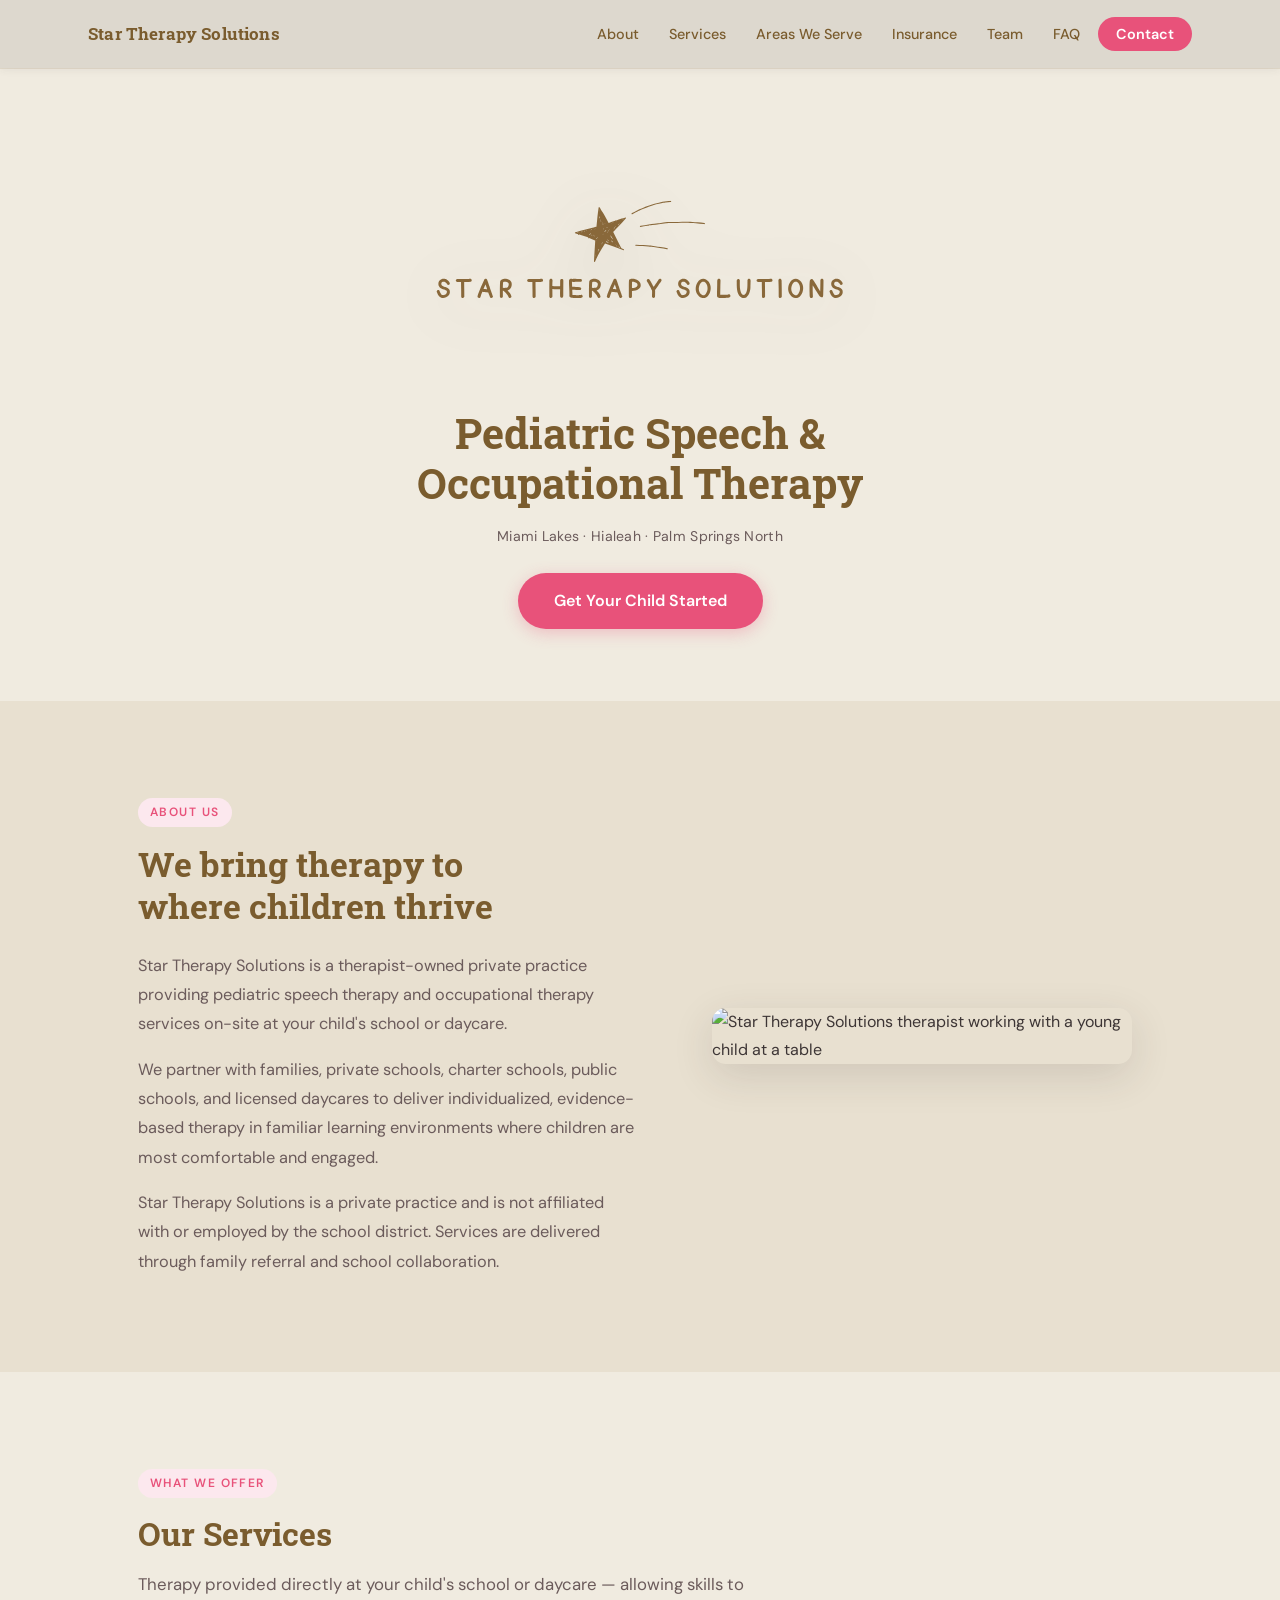
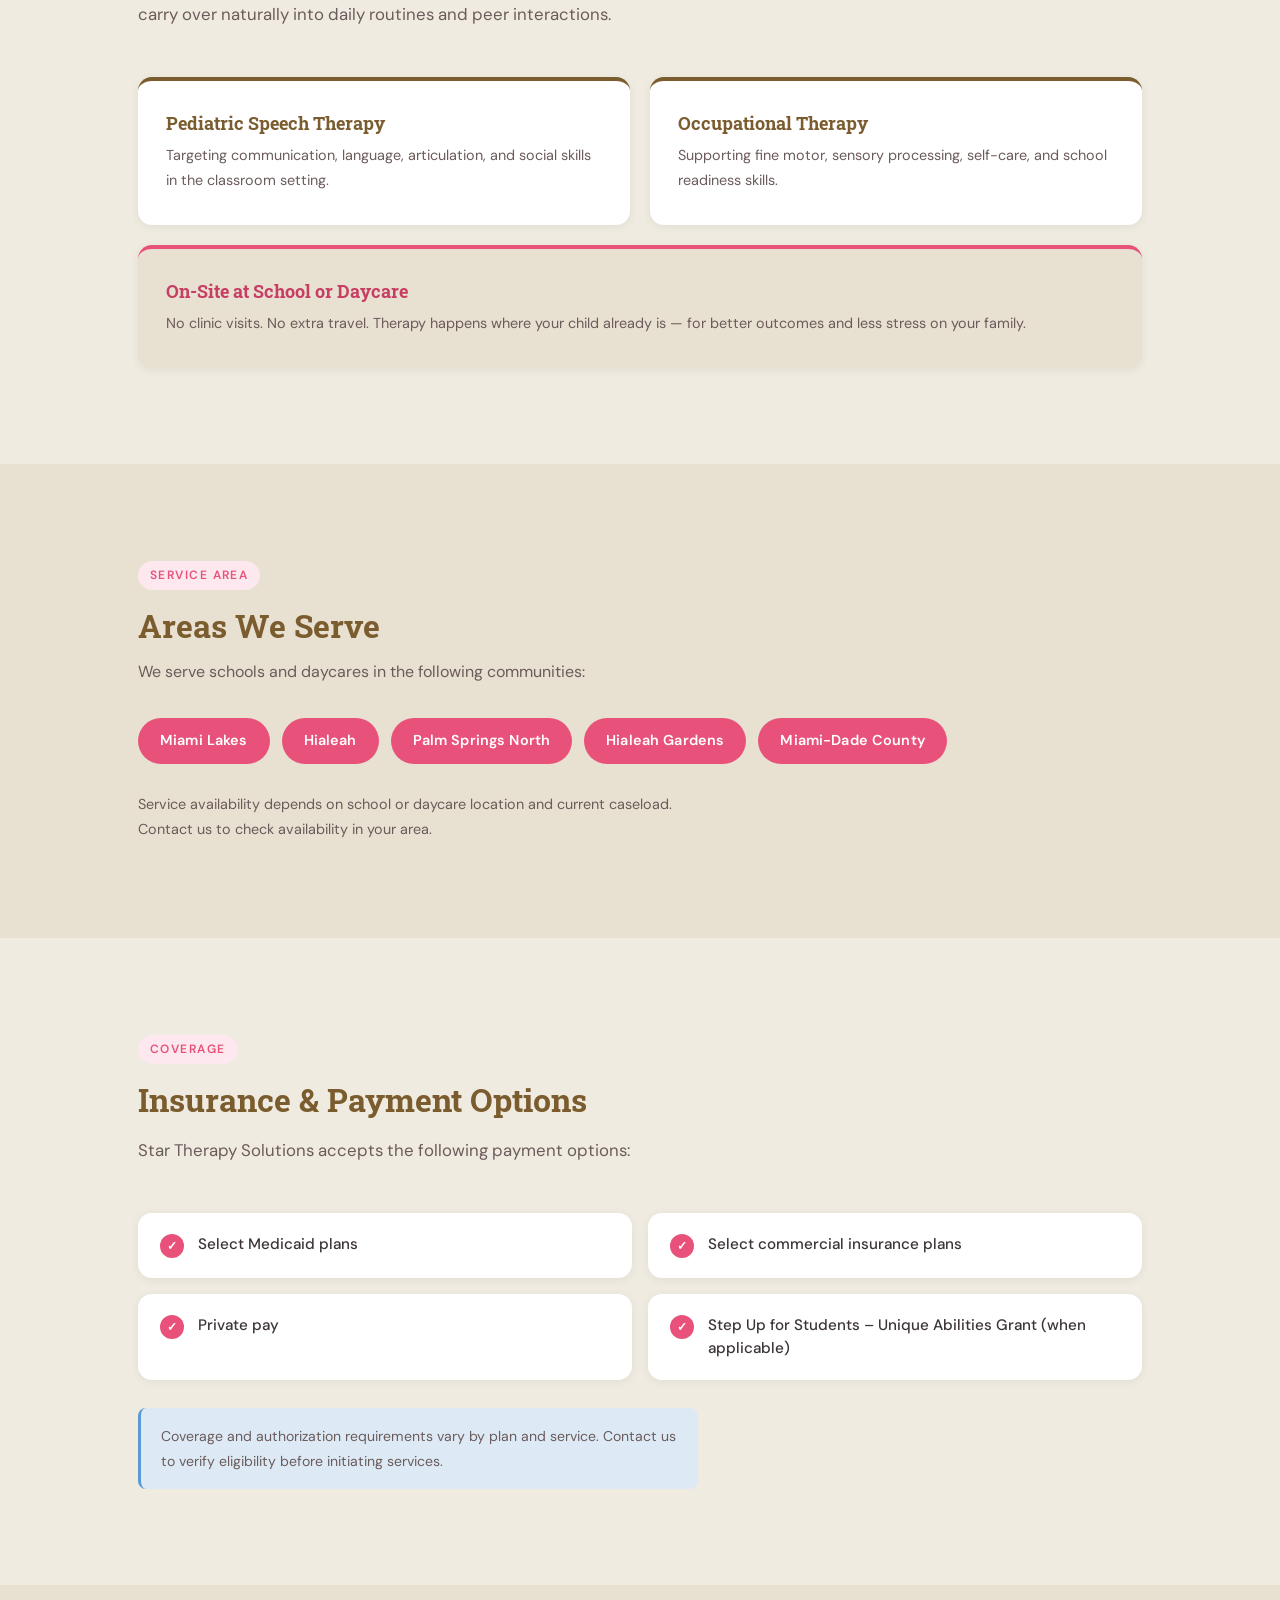
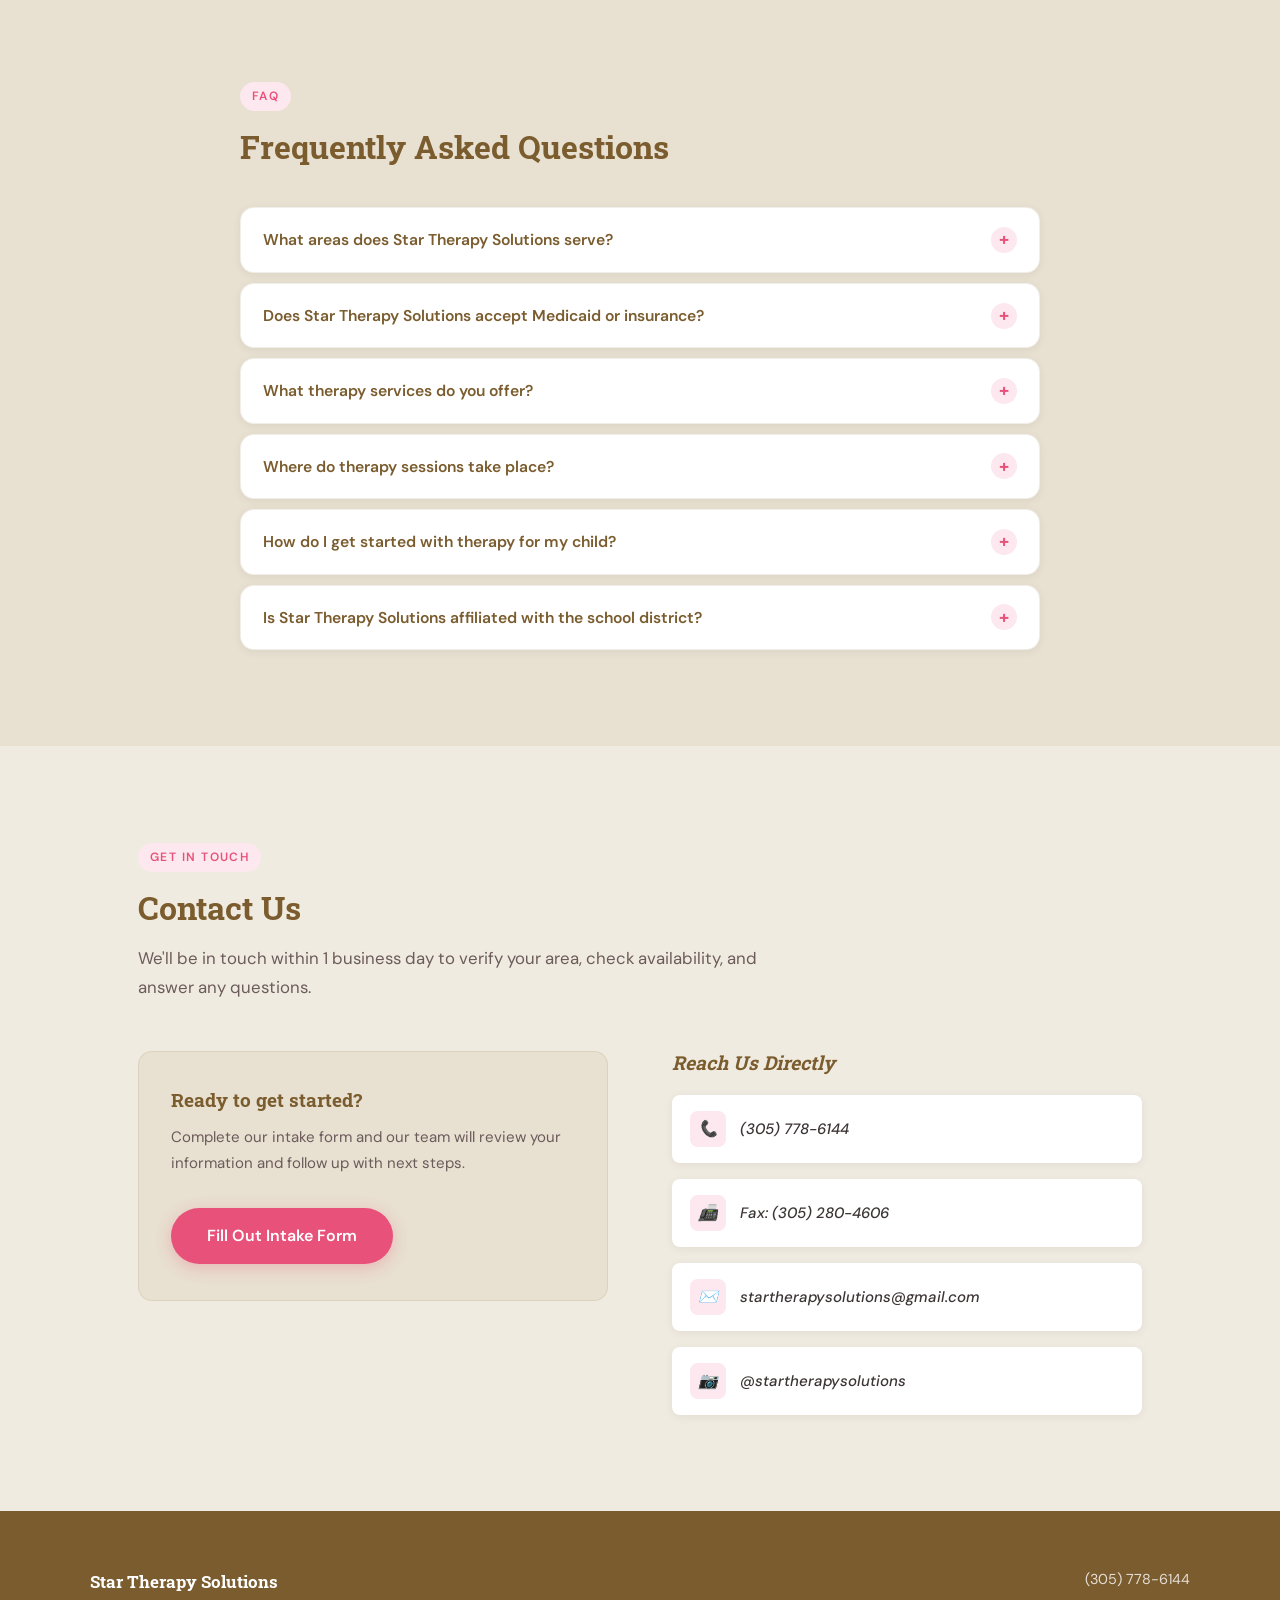
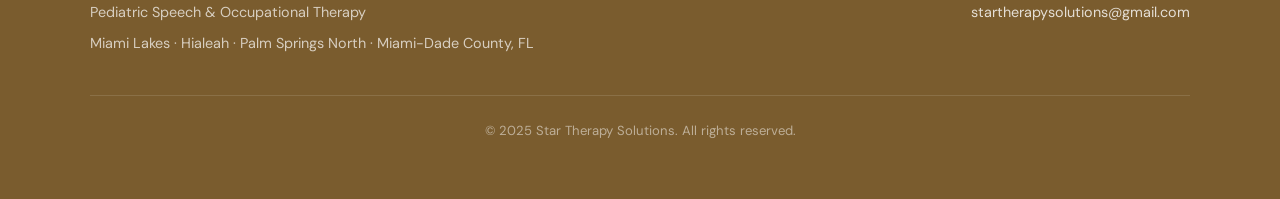
==== index.html @ 51f53095 "Add files via upload" ====
<!DOCTYPE html>
<html lang="en">

<head>
  <meta charset="UTF-8" />
  <meta name="viewport" content="width=device-width, initial-scale=1.0" />
  <title>Pediatric Speech &amp; OT Therapy | Miami Lakes, Hialeah | Star Therapy Solutions</title>
  <meta name="description" content="Pediatric speech therapy and occupational therapy on-site at your child's school or daycare. Serving Miami Lakes, Hialeah &amp; Palm Springs North. Contact us today." />
  <meta name="robots" content="index, follow" />
  <link rel="canonical" href="https://www.startherapysolutions.com/" />
  <meta property="og:type"        content="website" />
  <meta property="og:title"       content="Star Therapy Solutions | Pediatric Speech &amp; OT Therapy" />
  <meta property="og:description" content="On-site pediatric speech therapy and occupational therapy at your child's school or daycare in Miami Lakes, Hialeah &amp; Palm Springs North." />
  <meta property="og:url"         content="https://www.startherapysolutions.com/" />
  <meta property="og:image"       content="https://www.startherapysolutions.com/image/og-preview.jpg" />
  <meta property="og:locale"      content="en_US" />
  <meta name="geo.region"      content="US-FL" />
  <meta name="geo.placename"   content="Miami Lakes, Florida" />
  <meta name="geo.position"    content="25.9066;-80.3049" />
  <meta name="ICBM"            content="25.9066, -80.3049" />

  <script type="application/ld+json">
  {
    "@context": "https://schema.org",
    "@type": ["LocalBusiness", "MedicalOrganization"],
    "name": "Star Therapy Solutions",
    "description": "Therapist-owned private practice providing pediatric speech therapy and occupational therapy on-site at schools and daycares in Miami-Dade County, Florida.",
    "url": "https://www.startherapysolutions.com",
    "telephone": "+13057786144",
    "faxNumber": "+13052804606",
    "email": "startherapysolutions@gmail.com",
    "priceRange": "$$",
    "paymentAccepted": "Medicaid, Commercial Insurance, Private Pay, Step Up for Students Grant",
    "medicalSpecialty": ["Speech-Language Pathology", "Occupational Therapy"],
    "areaServed": [
      { "@type": "City", "name": "Miami Lakes", "containedIn": "Miami-Dade County" },
      { "@type": "City", "name": "Hialeah",     "containedIn": "Miami-Dade County" },
      { "@type": "Place","name": "Palm Springs North" },
      { "@type": "City", "name": "Hialeah Gardens" },
      { "@type": "County","name": "Miami-Dade County" }
    ],
    "serviceType": [
      "Pediatric Speech Therapy",
      "Pediatric Occupational Therapy",
      "On-Site School Therapy",
      "On-Site Daycare Therapy"
    ],
    "sameAs": ["https://www.instagram.com/startherapysolutions"]
  }
  </script>

  <script type="application/ld+json">
  {
    "@context": "https://schema.org",
    "@type": "FAQPage",
    "mainEntity": [
      {
        "@type": "Question",
        "name": "What areas does Star Therapy Solutions serve?",
        "acceptedAnswer": { "@type": "Answer", "text": "Star Therapy Solutions serves schools and daycares in Miami Lakes, Hialeah, Palm Springs North, Hialeah Gardens, and surrounding Miami-Dade communities." }
      },
      {
        "@type": "Question",
        "name": "Does Star Therapy Solutions accept Medicaid or insurance?",
        "acceptedAnswer": { "@type": "Answer", "text": "Yes. Star Therapy Solutions accepts select Medicaid plans, select commercial insurance plans, private pay, and the Step Up for Students Unique Abilities Grant when applicable. Contact us to verify your specific plan." }
      },
      {
        "@type": "Question",
        "name": "What therapy services does Star Therapy Solutions offer?",
        "acceptedAnswer": { "@type": "Answer", "text": "Star Therapy Solutions offers pediatric speech therapy and pediatric occupational therapy. All services are provided on-site at your child's school or daycare — no clinic visits or extra travel required." }
      },
      {
        "@type": "Question",
        "name": "Where do therapy sessions take place?",
        "acceptedAnswer": { "@type": "Answer", "text": "Therapy sessions are provided on-site at your child's school or daycare. This allows natural carryover of skills into daily classroom routines and peer interactions." }
      },
      {
        "@type": "Question",
        "name": "How do I get started with pediatric speech therapy for my child?",
        "acceptedAnswer": { "@type": "Answer", "text": "Fill out the contact form on this page or call (305) 778-6144. We will verify availability at your child's school or daycare and walk you through next steps within 1 business day." }
      },
      {
        "@type": "Question",
        "name": "Is Star Therapy Solutions affiliated with the school district?",
        "acceptedAnswer": { "@type": "Answer", "text": "No. Star Therapy Solutions is a private practice and is not affiliated with or employed by the school district. Services are arranged through family referral and school collaboration." }
      }
    ]
  }
  </script>

  <link rel="stylesheet" href="styles.css" />
  <link rel="icon" href="favicon.ico" type="image/x-icon" />
</head>

<body>

  <!-- ═══════════════════════════════════════ NAVIGATION -->
  <nav aria-label="Main navigation">
    <div class="nav-inner">
      <a class="nav-logo" href="index.html">Star Therapy Solutions</a>
      <button id="navToggle" aria-label="Open navigation menu">&#9776;</button>
      <ul id="navLinks" role="list">
        <li><a href="#about">About</a></li>
        <li><a href="services.html">Services</a></li>
        <li><a href="#areas">Areas We Serve</a></li>
        <li><a href="#insurance">Insurance</a></li>
        <li><a href="team.html">Team</a></li>
        <li><a href="faq.html">FAQ</a></li>
        <li><a href="#contact" class="nav-cta">Contact</a></li>
      </ul>
    </div>
  </nav>


  <!-- ═══════════════════════════════════════ HERO -->
  <header id="home">
    <svg style="width:420px;height:auto;max-width:90vw;display:block;margin-bottom:8px;filter:drop-shadow(0 8px 32px rgba(61,53,53,0.16));" xmlns="http://www.w3.org/2000/svg" xmlns:xlink="http://www.w3.org/1999/xlink" width="1366" zoomAndPan="magnify" viewBox="0 0 1024.5 576" height="768" preserveAspectRatio="xMidYMid meet" version="1.0"><defs><g/><clipPath id="f672ea8fd5"><path d="M 342 0.71875 L 660 0.71875 L 660 150 L 342 150 Z M 342 0.71875 " clip-rule="nonzero"/></clipPath><clipPath id="577bb37ea9"><path d="M 0.273438 153 L 1006.34375 153 L 1006.34375 263.148438 L 0.273438 263.148438 Z M 0.273438 153 " clip-rule="nonzero"/></clipPath><clipPath id="3f2aaea64b"><rect x="0" width="1007" y="0" height="111"/></clipPath><clipPath id="bd6e9ed2f3"><rect x="0" width="1007" y="0" height="264"/></clipPath></defs><g transform="matrix(1, 0, 0, 1, 11, 128)"><g clip-path="url(#bd6e9ed2f3)"><g clip-path="url(#f672ea8fd5)"><path fill="#89683a" d="M 465.558594 41.449219 C 463.648438 42.070312 461.738281 42.691406 459.828125 43.3125 C 459.582031 43.277344 459.316406 43.316406 459.042969 43.457031 C 458.851562 43.554688 458.660156 43.65625 458.46875 43.753906 C 458.136719 43.863281 457.804688 43.96875 457.472656 44.078125 C 456.914062 43.597656 455.941406 43.507812 455.394531 44.296875 C 455.261719 44.492188 455.128906 44.6875 454.996094 44.882812 C 451.226562 46.105469 447.453125 47.328125 443.683594 48.558594 C 443.644531 48.570312 443.609375 48.582031 443.574219 48.59375 C 443.105469 47.875 441.949219 47.625 441.34375 48.589844 C 441.148438 48.894531 440.957031 49.203125 440.765625 49.511719 C 435.421875 51.253906 430.078125 52.992188 424.757812 54.792969 C 421.589844 48.636719 418.152344 42.601562 414.859375 36.511719 C 413.570312 34.125 412.019531 31.863281 410.585938 29.558594 C 408.835938 26.742188 407.089844 23.929688 405.339844 21.113281 C 405.3125 21.03125 405.285156 20.945312 405.257812 20.859375 C 405.175781 20.605469 405.003906 20.402344 404.796875 20.246094 C 404.257812 19.378906 403.722656 18.515625 403.183594 17.648438 C 403.015625 17.382812 402.851562 17.117188 402.6875 16.851562 C 401.941406 15.652344 400.394531 16.277344 400.238281 17.511719 C 399.230469 25.324219 398.03125 33.132812 397.285156 40.976562 C 396.558594 48.640625 395.859375 56.304688 395.003906 63.957031 C 394.886719 64.03125 394.777344 64.132812 394.679688 64.253906 C 394.503906 64.296875 394.328125 64.335938 394.152344 64.378906 C 392.296875 64.847656 390.441406 65.320312 388.585938 65.792969 C 388.300781 65.742188 387.992188 65.804688 387.695312 66.015625 C 381.261719 67.644531 374.824219 69.277344 368.390625 70.914062 C 360.320312 72.96875 352.273438 75.113281 344.214844 77.234375 C 343.835938 77.332031 343.457031 77.433594 343.078125 77.53125 C 341.789062 77.871094 341.867188 79.691406 343.078125 80.066406 C 345.5 80.816406 347.925781 81.5625 350.347656 82.3125 C 350.34375 82.480469 350.335938 82.644531 350.332031 82.8125 C 350.28125 84.308594 352.523438 84.582031 352.914062 83.164062 C 352.917969 83.144531 352.925781 83.125 352.929688 83.105469 C 356.820312 84.308594 360.714844 85.511719 364.601562 86.730469 C 367.1875 87.542969 369.777344 88.339844 372.367188 89.144531 C 372.410156 89.167969 372.449219 89.199219 372.496094 89.21875 C 373.332031 89.597656 374.164062 89.972656 374.996094 90.347656 C 374.332031 91.578125 376.140625 93.019531 377.09375 91.875 C 377.210938 91.734375 377.328125 91.59375 377.445312 91.453125 C 379.261719 92.273438 381.078125 93.09375 382.894531 93.910156 C 384.800781 94.773438 386.707031 95.632812 388.613281 96.492188 C 389.621094 96.949219 390.53125 97.175781 391.628906 97.394531 C 391.777344 97.421875 391.921875 97.453125 392.070312 97.480469 C 391.636719 105.523438 391.09375 113.554688 390.523438 121.59375 C 389.921875 130.152344 389.542969 138.726562 389.09375 147.292969 C 389.070312 147.707031 389.046875 148.121094 389.027344 148.535156 C 388.960938 149.804688 390.914062 150.375 391.476562 149.199219 C 393.445312 145.097656 395.414062 140.996094 397.386719 136.890625 C 398.828125 133.886719 400.136719 130.773438 401.835938 127.898438 C 406.1875 120.53125 410.363281 113.058594 415.171875 105.976562 C 415.429688 105.601562 415.683594 105.226562 415.9375 104.851562 C 422.871094 107.40625 429.804688 109.96875 436.730469 112.542969 C 444.367188 115.378906 452.046875 118.09375 459.710938 120.84375 C 460.09375 120.980469 460.472656 121.117188 460.855469 121.253906 C 462.449219 121.828125 463.136719 119.289062 461.554688 118.71875 C 459.710938 118.058594 457.871094 117.402344 456.027344 116.746094 C 455.519531 115.769531 455.007812 114.796875 454.5 113.820312 C 454.464844 113.714844 454.417969 113.605469 454.351562 113.5 C 454.335938 113.472656 454.320312 113.449219 454.304688 113.421875 C 454.273438 113.359375 454.234375 113.300781 454.195312 113.238281 C 451.316406 107.742188 448.414062 102.253906 445.609375 96.722656 C 442.3125 90.226562 439.1875 83.640625 435.964844 77.105469 C 435.980469 77.085938 435.996094 77.0625 436.015625 77.039062 C 436.476562 76.433594 436.9375 75.824219 437.398438 75.214844 C 437.433594 75.167969 437.453125 75.140625 437.472656 75.113281 C 437.503906 75.085938 437.554688 75.039062 437.664062 74.925781 C 441.351562 71.199219 444.894531 67.320312 448.503906 63.523438 C 454.429688 57.289062 460.195312 50.90625 466 44.5625 C 466.28125 44.257812 466.558594 43.953125 466.835938 43.648438 C 467.675781 42.730469 466.871094 41.023438 465.558594 41.449219 Z M 416.785156 57.558594 C 416.523438 57.652344 416.261719 57.742188 416 57.835938 C 415.742188 57.09375 415.484375 56.347656 415.226562 55.601562 C 415.746094 56.253906 416.265625 56.90625 416.785156 57.558594 Z M 405.421875 50.777344 C 405.640625 51.761719 405.832031 52.75 406.027344 53.734375 C 405.664062 52.535156 405.304688 51.335938 404.941406 50.132812 C 404.695312 49.316406 404.449219 48.5 404.203125 47.683594 C 404.265625 47.140625 404.324219 46.597656 404.382812 46.054688 C 404.730469 47.628906 405.078125 49.203125 405.421875 50.777344 Z M 409.019531 55.492188 C 408.671875 53.453125 408.257812 51.421875 407.824219 49.398438 C 408.832031 52.777344 409.378906 56.296875 410.109375 59.753906 C 410.121094 59.808594 410.132812 59.867188 410.144531 59.921875 C 410.03125 59.960938 409.917969 60.003906 409.800781 60.042969 C 409.542969 58.523438 409.28125 57.007812 409.019531 55.492188 Z M 415.984375 73.671875 C 417.21875 72.953125 418.453125 72.234375 419.6875 71.515625 C 418.121094 73.558594 416.554688 75.605469 414.988281 77.648438 C 415.089844 76.644531 415.1875 75.636719 415.289062 74.628906 C 415.523438 74.308594 415.753906 73.988281 415.984375 73.671875 Z M 411.351562 80.914062 C 411.554688 81.144531 411.757812 81.371094 411.960938 81.601562 C 411.8125 81.796875 411.664062 81.988281 411.515625 82.179688 C 411.464844 82.246094 411.414062 82.3125 411.363281 82.378906 C 411.351562 82.394531 411.335938 82.40625 411.316406 82.429688 C 410.464844 83.335938 409.675781 84.308594 408.878906 85.269531 C 409.703125 83.820312 410.527344 82.367188 411.351562 80.914062 Z M 421.003906 79.546875 C 420.925781 79.460938 420.84375 79.386719 420.761719 79.328125 C 420.882812 79.023438 421.003906 78.71875 421.125 78.417969 C 421.632812 77.648438 422.140625 76.882812 422.648438 76.113281 C 423.75 74.453125 424.949219 72.828125 425.960938 71.109375 C 425.984375 71.074219 426.007812 71.039062 426.027344 71.007812 C 426.0625 70.960938 426.101562 70.914062 426.136719 70.867188 C 426.238281 70.738281 426.34375 70.605469 426.445312 70.476562 C 426.46875 70.597656 426.492188 70.71875 426.515625 70.839844 C 424.683594 73.746094 422.851562 76.652344 421.003906 79.546875 Z M 421.652344 66.679688 C 421.28125 66.867188 420.910156 67.050781 420.542969 67.238281 C 420.648438 66.75 420.390625 66.25 419.988281 65.941406 C 420.019531 65.886719 420.050781 65.832031 420.082031 65.78125 C 420.148438 65.671875 420.210938 65.5625 420.273438 65.453125 C 420.738281 65.269531 421.203125 65.089844 421.667969 64.910156 C 421.054688 65.417969 421.179688 66.191406 421.652344 66.679688 Z M 408.6875 89.679688 C 408.546875 89.894531 408.402344 90.113281 408.257812 90.328125 C 408.261719 90.277344 408.261719 90.226562 408.265625 90.175781 C 408.40625 90.011719 408.546875 89.84375 408.6875 89.679688 Z M 413.167969 69.601562 C 412.859375 69.816406 412.550781 70.03125 412.242188 70.246094 C 412.046875 70.285156 411.855469 70.320312 411.660156 70.355469 C 411.910156 69.929688 412.15625 69.503906 412.40625 69.078125 C 412.695312 68.910156 412.984375 68.738281 413.273438 68.570312 C 413.238281 68.914062 413.203125 69.257812 413.167969 69.601562 Z M 403.011719 60.472656 C 402.980469 60.699219 402.945312 60.925781 402.914062 61.15625 C 402.941406 60.90625 402.96875 60.65625 402.996094 60.410156 C 403 60.429688 403.007812 60.449219 403.011719 60.472656 Z M 402.953125 96.289062 C 402.824219 96.554688 402.695312 96.820312 402.566406 97.089844 C 402.488281 97.058594 402.414062 97.03125 402.335938 97.003906 C 402.542969 96.765625 402.75 96.527344 402.953125 96.289062 Z M 401.320312 99.421875 C 401.351562 99.433594 401.382812 99.445312 401.410156 99.457031 C 401.253906 99.78125 401.09375 100.105469 400.9375 100.429688 C 401.066406 100.09375 401.195312 99.757812 401.320312 99.421875 Z M 422.421875 95.300781 C 423.324219 96.148438 424.226562 96.996094 425.132812 97.839844 C 425.21875 97.960938 425.304688 98.078125 425.390625 98.195312 C 425.460938 98.292969 425.53125 98.386719 425.597656 98.484375 C 424.3125 97.757812 423.027344 97.03125 421.738281 96.304688 C 421.96875 95.972656 422.195312 95.636719 422.421875 95.300781 Z M 389.894531 88.035156 C 389.765625 87.996094 389.640625 87.960938 389.511719 87.921875 C 390.238281 86.941406 390.96875 85.960938 391.695312 84.980469 C 391.09375 86 390.496094 87.015625 389.894531 88.035156 Z M 412.714844 59.015625 C 412.484375 57.875 412.257812 56.734375 412.027344 55.59375 C 412.4375 56.667969 412.847656 57.746094 413.261719 58.820312 C 413.078125 58.886719 412.898438 58.953125 412.714844 59.015625 Z M 407.003906 107.769531 C 407.710938 105.953125 408.417969 104.136719 409.121094 102.324219 C 409.550781 102.480469 409.976562 102.640625 410.402344 102.796875 C 410.398438 102.804688 410.394531 102.8125 410.390625 102.816406 C 409.261719 104.46875 408.132812 106.117188 407.003906 107.769531 Z M 430.90625 89.605469 C 430.261719 88.5 429.617188 87.398438 428.972656 86.292969 C 429.25 85.941406 429.519531 85.585938 429.796875 85.230469 C 431.824219 88.589844 433.855469 91.953125 435.886719 95.316406 C 435.019531 94.347656 434.105469 93.429688 433.199219 92.488281 C 432.675781 91.9375 432.152344 91.390625 431.625 90.84375 C 431.386719 90.429688 431.148438 90.015625 430.90625 89.605469 Z M 439.019531 66.132812 C 439.8125 64.832031 440.601562 63.53125 441.394531 62.226562 C 441.539062 62.382812 441.710938 62.503906 441.90625 62.566406 C 440.953125 64.277344 439.976562 65.976562 438.8125 67.546875 C 437.78125 68.929688 436.75 70.3125 435.71875 71.691406 C 436.816406 69.835938 437.902344 67.972656 439.019531 66.132812 Z M 403.890625 31.457031 C 403.867188 31.390625 403.839844 31.324219 403.816406 31.253906 C 403.78125 31.164062 403.738281 31.082031 403.691406 31.003906 C 403.707031 30.910156 403.722656 30.820312 403.738281 30.726562 C 403.828125 30.976562 403.914062 31.230469 404.003906 31.484375 C 403.96875 31.472656 403.929688 31.464844 403.890625 31.457031 Z M 403.792969 43.371094 C 403.449219 43.234375 403.042969 43.210938 402.699219 43.332031 C 402.726562 43.109375 402.753906 42.890625 402.78125 42.667969 C 402.855469 42.0625 402.460938 41.652344 401.957031 41.476562 C 402.160156 40.253906 402.363281 39.027344 402.566406 37.800781 C 402.976562 39.65625 403.382812 41.515625 403.792969 43.371094 Z M 387.0625 86.027344 C 386.867188 86.386719 386.671875 86.746094 386.476562 87.101562 C 386.234375 87.042969 385.992188 86.976562 385.75 86.921875 C 386.851562 85.398438 387.957031 83.871094 389.0625 82.347656 C 388.394531 83.574219 387.726562 84.800781 387.0625 86.027344 Z M 394.941406 92.886719 C 395.085938 92.75 395.1875 92.574219 395.257812 92.375 C 396.367188 92.367188 396.859375 90.914062 396.15625 90.15625 C 396.265625 90.011719 396.375 89.867188 396.484375 89.71875 C 396.773438 89.992188 397.210938 90.125 397.628906 90.097656 C 397.617188 90.238281 397.605469 90.375 397.59375 90.515625 C 397.152344 91.351562 396.710938 92.191406 396.265625 93.027344 C 396.066406 93.210938 395.917969 93.464844 395.863281 93.785156 C 395.765625 93.972656 395.667969 94.160156 395.570312 94.34375 C 395.339844 94.226562 395.113281 94.105469 394.886719 93.984375 C 394.90625 93.621094 394.921875 93.253906 394.941406 92.886719 Z M 394.199219 70.789062 C 394.054688 70.988281 393.910156 71.1875 393.765625 71.386719 C 393.921875 71.101562 394.074219 70.816406 394.230469 70.53125 C 394.21875 70.617188 394.207031 70.703125 394.199219 70.789062 Z M 378.585938 84.527344 C 378.117188 84.347656 377.648438 84.171875 377.183594 83.992188 C 378.863281 82.207031 380.542969 80.421875 382.222656 78.640625 C 381.011719 80.601562 379.796875 82.5625 378.585938 84.527344 Z M 397.757812 126.992188 C 397.761719 126.980469 397.769531 126.972656 397.773438 126.960938 C 398.679688 124.171875 399.582031 121.382812 400.488281 118.59375 C 400.628906 118.796875 400.84375 118.953125 401.089844 119.046875 C 401.28125 119.179688 401.507812 119.261719 401.738281 119.289062 C 400.390625 121.910156 399.042969 124.53125 397.710938 127.15625 C 397.726562 127.101562 397.742188 127.046875 397.757812 126.992188 Z M 417.113281 98.265625 C 417.136719 98.277344 417.160156 98.292969 417.1875 98.308594 C 416.929688 98.695312 416.667969 99.078125 416.410156 99.464844 C 416.644531 99.066406 416.878906 98.664062 417.113281 98.265625 Z M 428.640625 96.117188 C 428.59375 96.011719 428.546875 95.910156 428.496094 95.804688 C 428.519531 95.835938 428.539062 95.871094 428.5625 95.902344 C 428.664062 96.0625 428.769531 96.226562 428.875 96.386719 C 428.796875 96.296875 428.71875 96.207031 428.640625 96.117188 Z M 442.558594 51.957031 C 442.5625 51.953125 442.5625 51.949219 442.566406 51.945312 C 442.601562 51.929688 442.609375 51.933594 442.558594 51.957031 Z M 383.402344 84.96875 C 383.195312 85.351562 382.988281 85.734375 382.78125 86.117188 C 382.558594 86.03125 382.335938 85.949219 382.117188 85.863281 C 382.878906 84.953125 383.640625 84.042969 384.402344 83.128906 C 384.066406 83.742188 383.734375 84.355469 383.402344 84.96875 Z M 374.78125 82.332031 C 374.613281 82.546875 374.445312 82.757812 374.277344 82.972656 C 374.214844 82.953125 374.152344 82.933594 374.089844 82.914062 C 374.421875 82.589844 374.753906 82.265625 375.089844 81.941406 C 374.984375 82.070312 374.882812 82.203125 374.78125 82.332031 Z M 366.722656 81.320312 C 366.632812 81.300781 366.539062 81.28125 366.449219 81.261719 C 366.78125 80.96875 367.117188 80.675781 367.449219 80.378906 C 367.207031 80.691406 366.964844 81.007812 366.722656 81.320312 Z M 359.765625 79.871094 C 359.675781 79.855469 359.585938 79.835938 359.496094 79.816406 C 359.660156 79.710938 359.820312 79.605469 359.984375 79.5 C 359.910156 79.625 359.839844 79.746094 359.765625 79.871094 Z M 419.453125 99.671875 C 421.503906 100.898438 423.554688 102.128906 425.601562 103.359375 C 423.222656 102.613281 420.847656 101.867188 418.464844 101.125 C 418.796875 100.640625 419.125 100.15625 419.453125 99.671875 Z M 434.769531 101.847656 C 433.65625 100.710938 432.457031 99.667969 431.234375 98.648438 C 431.855469 98.566406 432.421875 98.078125 432.449219 97.457031 C 432.488281 97.523438 432.523438 97.585938 432.5625 97.648438 C 433.597656 99.425781 434.691406 101.167969 435.800781 102.898438 C 435.457031 102.546875 435.113281 102.199219 434.769531 101.847656 Z M 433.105469 80.882812 C 433.121094 80.863281 433.132812 80.84375 433.148438 80.824219 C 433.199219 80.941406 433.246094 81.054688 433.296875 81.167969 C 433.230469 81.074219 433.167969 80.976562 433.105469 80.882812 Z M 442.574219 51.929688 C 442.625 51.832031 442.671875 51.738281 442.722656 51.640625 C 443.078125 51.523438 443.429688 51.410156 443.78125 51.292969 C 443.371094 51.492188 442.964844 51.703125 442.574219 51.929688 Z M 435.542969 54.78125 C 435.210938 54.914062 434.882812 55.046875 434.550781 55.179688 C 434.5625 54.886719 434.453125 54.625 434.265625 54.414062 C 434.976562 54.179688 435.683594 53.945312 436.394531 53.710938 C 436.109375 54.066406 435.828125 54.425781 435.542969 54.78125 Z M 430.707031 56.394531 C 430.726562 56.132812 430.671875 55.871094 430.558594 55.644531 C 430.855469 55.546875 431.15625 55.445312 431.453125 55.347656 C 431.203125 55.695312 430.957031 56.046875 430.707031 56.394531 Z M 402.59375 21.636719 C 402.1875 24.082031 401.78125 26.527344 401.378906 28.972656 C 401.707031 26.414062 402.042969 23.851562 402.375 21.289062 C 402.449219 21.40625 402.519531 21.519531 402.59375 21.636719 Z M 389.582031 71.730469 C 390.152344 70.808594 390.722656 69.882812 391.292969 68.960938 C 391.539062 68.558594 391.523438 68.144531 391.359375 67.796875 C 391.71875 67.707031 392.078125 67.617188 392.4375 67.527344 C 391.484375 68.925781 390.535156 70.328125 389.582031 71.730469 Z M 379.816406 73.664062 C 379.910156 73.535156 380.007812 73.40625 380.101562 73.277344 C 380.578125 72.636719 381.050781 72 381.527344 71.359375 C 381.808594 70.976562 381.820312 70.585938 381.667969 70.253906 C 382.410156 70.066406 383.152344 69.878906 383.894531 69.691406 C 382.535156 71.015625 381.175781 72.339844 379.816406 73.664062 Z M 377.605469 71.53125 C 377.679688 71.4375 377.753906 71.339844 377.824219 71.246094 C 377.832031 71.242188 377.832031 71.234375 377.835938 71.230469 C 377.875 71.21875 377.914062 71.210938 377.953125 71.199219 C 377.839844 71.308594 377.722656 71.421875 377.605469 71.53125 Z M 370.839844 73.902344 C 370.859375 73.59375 370.773438 73.300781 370.613281 73.0625 C 371.164062 72.921875 371.714844 72.785156 372.265625 72.644531 C 371.792969 73.0625 371.316406 73.480469 370.839844 73.902344 Z M 358.433594 77.375 C 358.433594 76.980469 358.238281 76.597656 357.949219 76.332031 C 359.105469 76.027344 360.261719 75.730469 361.421875 75.429688 C 360.425781 76.078125 359.429688 76.726562 358.433594 77.375 Z M 354.292969 77.679688 C 354.273438 77.546875 354.222656 77.429688 354.164062 77.320312 C 354.515625 77.226562 354.867188 77.136719 355.222656 77.042969 C 354.914062 77.253906 354.601562 77.46875 354.292969 77.679688 Z M 392.8125 126.652344 C 392.699219 129.019531 392.585938 131.390625 392.46875 133.757812 C 392.449219 134.199219 392.597656 134.519531 392.835938 134.726562 C 392.632812 135.441406 392.433594 136.15625 392.230469 136.867188 C 392.402344 133.355469 392.597656 129.84375 392.832031 126.335938 C 392.828125 126.441406 392.820312 126.546875 392.8125 126.652344 Z M 392.042969 140.699219 C 392.183594 140.796875 392.335938 140.875 392.496094 140.921875 C 392.324219 141.289062 392.152344 141.65625 391.980469 142.023438 C 392 141.582031 392.023438 141.140625 392.042969 140.699219 Z M 435.265625 109.160156 C 435.335938 109.203125 435.402344 109.242188 435.472656 109.285156 C 435.105469 109.148438 434.742188 109.011719 434.378906 108.878906 C 434.675781 108.972656 434.96875 109.066406 435.265625 109.160156 Z M 444.941406 112.273438 C 443.867188 110.59375 442.792969 108.914062 441.71875 107.234375 C 441.835938 107.390625 441.953125 107.546875 442.066406 107.699219 C 443.460938 109.550781 444.851562 111.398438 446.246094 113.246094 C 445.875 113.113281 445.503906 112.980469 445.136719 112.84375 C 445.121094 112.65625 445.066406 112.464844 444.941406 112.273438 Z M 459.984375 47.277344 C 459.914062 47.242188 459.84375 47.210938 459.765625 47.191406 C 459.472656 46.875 459.039062 46.707031 458.53125 46.890625 C 458.105469 47.039062 457.683594 47.191406 457.257812 47.34375 C 458 46.957031 458.746094 46.574219 459.488281 46.1875 C 460.191406 45.957031 460.894531 45.726562 461.597656 45.5 C 461.058594 46.09375 460.519531 46.683594 459.984375 47.277344 Z M 367.511719 73.851562 C 366.703125 74.554688 365.890625 75.257812 365.082031 75.960938 C 365.332031 75.464844 365.199219 74.914062 364.878906 74.527344 C 365.28125 74.425781 365.679688 74.316406 366.085938 74.214844 C 366.558594 74.09375 367.035156 73.972656 367.511719 73.851562 Z M 348.195312 78.898438 C 348.957031 78.695312 349.722656 78.496094 350.484375 78.292969 C 350.46875 78.726562 350.453125 79.160156 350.441406 79.59375 C 349.691406 79.359375 348.945312 79.128906 348.195312 78.898438 Z M 394.730469 98.011719 C 394.933594 98.183594 395.1875 98.296875 395.453125 98.332031 C 395.449219 98.394531 395.445312 98.457031 395.4375 98.519531 C 395.035156 98.667969 394.703125 99.007812 394.605469 99.53125 C 394.621094 99.289062 394.636719 99.046875 394.648438 98.804688 C 394.660156 98.539062 394.675781 98.269531 394.6875 98.003906 C 394.703125 98.003906 394.714844 98.007812 394.730469 98.011719 Z M 449.757812 114.511719 C 449.875 114.199219 449.863281 113.828125 449.648438 113.425781 C 449.371094 112.910156 449.09375 112.390625 448.820312 111.875 C 449.804688 112.769531 450.792969 113.660156 451.78125 114.550781 C 451.890625 114.683594 452.003906 114.8125 452.117188 114.941406 C 452.203125 115.109375 452.292969 115.277344 452.382812 115.449219 C 451.507812 115.136719 450.632812 114.824219 449.757812 114.511719 Z M 446.878906 61.421875 C 447.375 60.707031 447.890625 60.003906 448.378906 59.285156 C 448.761719 58.722656 449.140625 58.160156 449.523438 57.601562 C 450.503906 56.898438 451.484375 56.195312 452.460938 55.492188 C 451.335938 56.703125 450.210938 57.914062 449.070312 59.113281 C 448.339844 59.882812 447.609375 60.652344 446.878906 61.421875 Z M 497.078125 25.890625 C 498.113281 25.359375 499.242188 24.898438 500.226562 24.273438 C 499.714844 24.597656 500.203125 24.285156 500.484375 24.167969 C 501.109375 23.914062 501.730469 23.660156 502.351562 23.402344 C 504.320312 22.597656 506.289062 21.789062 508.257812 20.980469 C 511.597656 19.613281 514.914062 18.160156 518.28125 16.871094 C 520.871094 15.878906 523.550781 15.074219 526.175781 14.183594 C 529.773438 12.960938 533.355469 11.679688 536.96875 10.515625 C 539.390625 9.734375 541.96875 9.308594 544.441406 8.726562 C 548.328125 7.808594 552.21875 6.894531 556.105469 5.980469 C 556.441406 5.898438 556.925781 5.816406 556.371094 5.886719 C 556.753906 5.839844 557.136719 5.792969 557.519531 5.75 C 559.386719 5.523438 561.253906 5.296875 563.125 5.070312 C 567.1875 4.582031 571.253906 4.089844 575.320312 3.597656 C 575.585938 3.566406 575.851562 3.535156 576.113281 3.503906 C 577.773438 3.300781 577.792969 0.671875 576.113281 0.875 C 569.527344 1.667969 562.921875 2.367188 556.351562 3.261719 C 553.359375 3.667969 550.367188 4.628906 547.433594 5.320312 C 543.863281 6.160156 540.242188 6.882812 536.703125 7.847656 C 534.058594 8.566406 531.464844 9.613281 528.871094 10.492188 C 525.238281 11.726562 521.589844 12.925781 517.972656 14.195312 C 515.5 15.066406 513.09375 16.175781 510.667969 17.171875 C 507.007812 18.671875 503.34375 20.175781 499.679688 21.675781 C 497.359375 22.628906 495.15625 23.925781 492.929688 25.066406 C 489.253906 26.953125 485.574219 28.839844 481.898438 30.726562 C 481.664062 30.851562 481.425781 30.972656 481.1875 31.09375 C 479.683594 31.867188 481.011719 34.136719 482.515625 33.363281 C 485.375 31.894531 488.238281 30.425781 491.097656 28.960938 C 493.089844 27.9375 495.085938 26.914062 497.078125 25.890625 Z M 658.476562 55.15625 C 652.777344 54.554688 647.082031 53.957031 641.386719 53.355469 C 637.335938 52.929688 633.355469 52.679688 629.285156 52.496094 C 625.597656 52.332031 621.910156 52.167969 618.222656 52.003906 C 616.65625 51.9375 615.078125 51.800781 613.507812 51.808594 C 607.363281 51.84375 601.207031 52.152344 595.066406 52.324219 C 590.941406 52.4375 586.824219 52.464844 582.699219 52.5 C 579.113281 52.527344 575.523438 52.554688 571.9375 52.585938 C 570.554688 52.597656 569.179688 52.550781 567.808594 52.738281 C 561.480469 53.59375 555.152344 54.449219 548.824219 55.304688 C 548.007812 55.417969 547.191406 55.527344 546.378906 55.636719 C 546.363281 55.636719 546.355469 55.636719 546.332031 55.640625 C 546.035156 55.664062 545.734375 55.707031 545.4375 55.742188 C 542.390625 56.082031 539.34375 56.421875 536.296875 56.761719 C 531.703125 57.277344 527.050781 57.605469 522.496094 58.398438 C 516.132812 59.503906 509.769531 60.609375 503.40625 61.714844 C 502.84375 61.8125 502.285156 61.910156 501.726562 62.007812 C 500.0625 62.296875 500.769531 64.832031 502.425781 64.542969 C 508.03125 63.570312 513.632812 62.59375 519.238281 61.621094 C 520.574219 61.390625 521.910156 61.15625 523.246094 60.925781 C 523.59375 60.863281 523.9375 60.8125 524.28125 60.746094 C 524.308594 60.738281 524.320312 60.738281 524.34375 60.734375 C 526.625 60.539062 528.902344 60.21875 531.179688 59.964844 C 536.4375 59.375 541.722656 58.894531 546.972656 58.1875 C 553.019531 57.371094 559.066406 56.550781 565.117188 55.730469 C 566.246094 55.578125 567.375 55.425781 568.507812 55.273438 C 568.605469 55.257812 568.707031 55.246094 568.808594 55.230469 C 568.871094 55.234375 569.015625 55.234375 569.136719 55.238281 C 571.847656 55.273438 574.5625 55.191406 577.273438 55.171875 C 582.148438 55.132812 587.027344 55.179688 591.898438 55.042969 C 598.277344 54.863281 604.652344 54.683594 611.03125 54.507812 C 615.296875 54.386719 619.550781 54.695312 623.816406 54.882812 C 628.359375 55.085938 632.953125 55.097656 637.480469 55.574219 C 643.933594 56.253906 650.386719 56.933594 656.839844 57.613281 C 657.382812 57.667969 657.929688 57.726562 658.476562 57.785156 C 660.15625 57.960938 660.144531 55.332031 658.476562 55.15625 Z M 568.199219 116.429688 C 562.609375 115.527344 557.019531 114.621094 551.425781 113.714844 C 546.859375 112.976562 542.289062 112.257812 537.71875 111.53125 C 535.175781 111.125 532.640625 110.699219 530.09375 110.316406 C 528.25 110.042969 526.363281 109.960938 524.503906 109.796875 C 519.542969 109.355469 514.554688 108.699219 509.578125 108.503906 C 503.5625 108.269531 497.546875 108.03125 491.53125 107.796875 C 491.359375 107.789062 491.1875 107.78125 491.011719 107.773438 C 489.320312 107.707031 489.324219 110.335938 491.011719 110.402344 C 496.648438 110.625 502.28125 110.847656 507.917969 111.070312 C 512.496094 111.25 517.054688 111.761719 521.617188 112.167969 C 524.226562 112.398438 526.855469 112.742188 529.476562 112.867188 C 529.484375 112.867188 529.488281 112.867188 529.492188 112.867188 C 529.8125 112.925781 530.132812 112.96875 530.449219 113.019531 C 531.820312 113.238281 533.191406 113.457031 534.5625 113.675781 C 539.445312 114.449219 544.328125 115.214844 549.210938 116.007812 C 555.136719 116.964844 561.0625 117.925781 566.988281 118.882812 C 567.160156 118.910156 567.328125 118.9375 567.5 118.964844 C 569.15625 119.234375 569.867188 116.699219 568.199219 116.429688 Z M 568.199219 116.429688 " fill-opacity="1" fill-rule="nonzero"/></g><g clip-path="url(#577bb37ea9)"><g transform="matrix(1, 0, 0, 1, 0, 153)"><g clip-path="url(#3f2aaea64b)"><g fill="#89683a" fill-opacity="1"><g transform="translate(1.827629, 85.031134)"><g><path d="M 5.703125 -10.171875 C 5.515625 -10.535156 5.296875 -10.992188 5.046875 -11.546875 C 4.796875 -12.097656 4.554688 -12.671875 4.328125 -13.265625 C 4.097656 -13.859375 3.898438 -14.414062 3.734375 -14.9375 C 3.578125 -15.46875 3.5 -15.914062 3.5 -16.28125 C 3.5 -17.195312 3.875 -18.007812 4.625 -18.71875 C 5.382812 -19.4375 6.25 -19.796875 7.21875 -19.796875 C 8.082031 -19.796875 8.765625 -19.578125 9.265625 -19.140625 C 9.773438 -18.703125 10.191406 -18.09375 10.515625 -17.3125 C 10.835938 -16.539062 11.15625 -15.765625 11.46875 -14.984375 C 11.789062 -14.203125 12.132812 -13.421875 12.5 -12.640625 C 12.875 -11.859375 13.300781 -11.101562 13.78125 -10.375 C 14.257812 -9.644531 14.820312 -8.957031 15.46875 -8.3125 C 15.96875 -7.8125 16.503906 -7.46875 17.078125 -7.28125 C 17.648438 -7.101562 18.28125 -7.015625 18.96875 -7.015625 C 19.601562 -7.015625 20.21875 -7.082031 20.8125 -7.21875 C 21.414062 -7.351562 22.015625 -7.535156 22.609375 -7.765625 C 24.210938 -8.410156 25.585938 -9.328125 26.734375 -10.515625 C 27.878906 -11.703125 28.453125 -13.238281 28.453125 -15.125 C 28.453125 -16.351562 27.96875 -17.359375 27 -18.140625 C 26.632812 -18.503906 26.210938 -18.789062 25.734375 -19 C 25.253906 -19.207031 24.757812 -19.425781 24.25 -19.65625 C 23.75 -19.832031 23.242188 -19.988281 22.734375 -20.125 C 22.234375 -20.269531 21.753906 -20.429688 21.296875 -20.609375 C 19.378906 -21.253906 17.582031 -21.929688 15.90625 -22.640625 C 14.238281 -23.347656 12.785156 -24.226562 11.546875 -25.28125 C 10.304688 -26.34375 9.332031 -27.628906 8.625 -29.140625 C 7.914062 -30.648438 7.5625 -32.523438 7.5625 -34.765625 C 7.5625 -36.648438 7.867188 -38.335938 8.484375 -39.828125 C 9.109375 -41.316406 9.976562 -42.585938 11.09375 -43.640625 C 12.21875 -44.691406 13.554688 -45.503906 15.109375 -46.078125 C 16.671875 -46.648438 18.390625 -46.9375 20.265625 -46.9375 C 21.867188 -46.9375 23.425781 -46.679688 24.9375 -46.171875 C 26.457031 -45.671875 27.867188 -44.984375 29.171875 -44.109375 C 30.472656 -43.242188 31.640625 -42.210938 32.671875 -41.015625 C 33.703125 -39.828125 34.515625 -38.546875 35.109375 -37.171875 C 35.203125 -36.941406 35.296875 -36.691406 35.390625 -36.421875 C 35.484375 -36.148438 35.53125 -35.875 35.53125 -35.59375 C 35.53125 -34.632812 35.1875 -33.796875 34.5 -33.078125 C 33.8125 -32.367188 32.960938 -32.015625 31.953125 -32.015625 C 30.484375 -32.015625 29.382812 -32.726562 28.65625 -34.15625 C 28.101562 -35.113281 27.550781 -35.9375 27 -36.625 C 26.457031 -37.3125 25.65625 -37.976562 24.59375 -38.625 C 23.957031 -38.988281 23.269531 -39.296875 22.53125 -39.546875 C 21.800781 -39.796875 21.046875 -39.921875 20.265625 -39.921875 C 18.660156 -39.921875 17.34375 -39.539062 16.3125 -38.78125 C 15.289062 -38.03125 14.78125 -36.804688 14.78125 -35.109375 C 14.78125 -33.503906 15.125 -32.207031 15.8125 -31.21875 C 16.5 -30.238281 17.570312 -29.453125 19.03125 -28.859375 C 19.945312 -28.492188 20.894531 -28.160156 21.875 -27.859375 C 22.863281 -27.566406 23.816406 -27.238281 24.734375 -26.875 C 25.742188 -26.5 26.707031 -26.140625 27.625 -25.796875 C 28.539062 -25.453125 29.390625 -25.03125 30.171875 -24.53125 C 31.773438 -23.570312 33.09375 -22.359375 34.125 -20.890625 C 35.15625 -19.421875 35.671875 -17.472656 35.671875 -15.046875 C 35.671875 -13.304688 35.40625 -11.703125 34.875 -10.234375 C 34.34375 -8.773438 33.484375 -7.378906 32.296875 -6.046875 C 30.597656 -4.265625 28.601562 -2.8125 26.3125 -1.6875 C 24.03125 -0.5625 21.628906 0 19.109375 0 C 17.410156 0 15.875 -0.257812 14.5 -0.78125 C 13.125 -1.3125 11.894531 -2.035156 10.8125 -2.953125 C 9.738281 -3.867188 8.789062 -4.945312 7.96875 -6.1875 C 7.144531 -7.425781 6.390625 -8.753906 5.703125 -10.171875 Z M 5.703125 -10.171875 "/></g></g></g><g fill="#89683a" fill-opacity="1"><g transform="translate(47.66633, 85.031134)"><g><path d="M 17.046875 -39.171875 L 16.90625 -39.171875 C 16.082031 -39.210938 15.253906 -39.234375 14.421875 -39.234375 C 13.597656 -39.234375 12.773438 -39.234375 11.953125 -39.234375 C 11.316406 -39.234375 10.65625 -39.207031 9.96875 -39.15625 C 9.28125 -39.113281 8.613281 -39.09375 7.96875 -39.09375 C 6.957031 -39.09375 6.085938 -39.457031 5.359375 -40.1875 C 4.628906 -40.925781 4.265625 -41.78125 4.265625 -42.75 C 4.265625 -43.800781 4.59375 -44.65625 5.25 -45.3125 C 5.914062 -45.976562 6.773438 -46.359375 7.828125 -46.453125 C 8.929688 -46.546875 10.054688 -46.601562 11.203125 -46.625 C 12.347656 -46.644531 13.46875 -46.65625 14.5625 -46.65625 C 16.90625 -46.65625 19.242188 -46.617188 21.578125 -46.546875 C 23.910156 -46.484375 26.269531 -46.453125 28.65625 -46.453125 C 31.039062 -46.453125 33.398438 -46.519531 35.734375 -46.65625 C 36.285156 -46.707031 36.832031 -46.753906 37.375 -46.796875 C 37.925781 -46.835938 38.457031 -46.882812 38.96875 -46.9375 L 39.375 -46.9375 C 40.425781 -46.9375 41.316406 -46.59375 42.046875 -45.90625 C 42.785156 -45.21875 43.15625 -44.347656 43.15625 -43.296875 C 43.15625 -42.785156 43.03125 -42.242188 42.78125 -41.671875 C 42.53125 -41.097656 42.195312 -40.65625 41.78125 -40.34375 C 41.226562 -39.882812 40.519531 -39.609375 39.65625 -39.515625 C 38.875 -39.421875 38.113281 -39.375 37.375 -39.375 C 36.644531 -39.375 35.890625 -39.351562 35.109375 -39.3125 C 33.421875 -39.21875 31.726562 -39.144531 30.03125 -39.09375 C 28.332031 -39.050781 26.613281 -39.03125 24.875 -39.03125 L 24.734375 -39.03125 L 24.734375 -38.890625 C 24.734375 -32.984375 24.78125 -27.117188 24.875 -21.296875 C 24.96875 -15.484375 25.015625 -9.617188 25.015625 -3.703125 C 25.015625 -2.648438 24.632812 -1.769531 23.875 -1.0625 C 23.125 -0.351562 22.222656 0 21.171875 0 C 19.566406 0 18.460938 -0.734375 17.859375 -2.203125 C 17.722656 -2.472656 17.628906 -2.734375 17.578125 -2.984375 C 17.535156 -3.242188 17.492188 -3.507812 17.453125 -3.78125 C 17.410156 -4.050781 17.390625 -4.320312 17.390625 -4.59375 C 17.390625 -4.875 17.390625 -5.148438 17.390625 -5.421875 C 17.390625 -8.316406 17.390625 -11.179688 17.390625 -14.015625 C 17.390625 -16.859375 17.34375 -19.722656 17.25 -22.609375 C 17.195312 -25.359375 17.148438 -28.09375 17.109375 -30.8125 C 17.066406 -33.539062 17.046875 -36.28125 17.046875 -39.03125 Z M 17.046875 -39.171875 "/></g></g></g><g fill="#89683a" fill-opacity="1"><g transform="translate(100.514839, 85.031134)"><g><path d="M 16.078125 -15.125 C 15.523438 -13.695312 14.972656 -12.273438 14.421875 -10.859375 C 13.878906 -9.441406 13.378906 -8.019531 12.921875 -6.59375 C 12.691406 -5.957031 12.503906 -5.335938 12.359375 -4.734375 C 12.222656 -4.140625 12.066406 -3.523438 11.890625 -2.890625 C 11.660156 -2.109375 11.203125 -1.429688 10.515625 -0.859375 C 9.828125 -0.285156 9.070312 0 8.25 0 C 7.101562 0 6.160156 -0.363281 5.421875 -1.09375 C 4.691406 -1.832031 4.328125 -2.75 4.328125 -3.84375 C 4.328125 -4.582031 4.613281 -5.832031 5.1875 -7.59375 C 5.757812 -9.351562 6.492188 -11.390625 7.390625 -13.703125 C 8.285156 -16.015625 9.269531 -18.460938 10.34375 -21.046875 C 11.414062 -23.640625 12.46875 -26.128906 13.5 -28.515625 C 14.53125 -30.898438 15.476562 -33.039062 16.34375 -34.9375 C 17.21875 -36.84375 17.882812 -38.253906 18.34375 -39.171875 C 18.4375 -39.304688 18.597656 -39.660156 18.828125 -40.234375 C 19.054688 -40.804688 19.332031 -41.414062 19.65625 -42.0625 C 19.789062 -42.375 19.925781 -42.679688 20.0625 -42.984375 C 20.195312 -43.285156 20.3125 -43.550781 20.40625 -43.78125 C 20.5 -43.863281 20.554688 -43.953125 20.578125 -44.046875 C 20.597656 -44.140625 20.632812 -44.234375 20.6875 -44.328125 C 20.726562 -44.421875 20.75 -44.46875 20.75 -44.46875 L 20.828125 -44.59375 C 20.910156 -45.375 21.316406 -45.957031 22.046875 -46.34375 C 22.785156 -46.738281 23.546875 -46.9375 24.328125 -46.9375 C 25.242188 -46.9375 25.960938 -46.765625 26.484375 -46.421875 C 27.015625 -46.078125 27.460938 -45.492188 27.828125 -44.671875 C 28.609375 -42.785156 29.304688 -40.90625 29.921875 -39.03125 C 30.546875 -37.15625 31.203125 -35.253906 31.890625 -33.328125 C 32.253906 -32.273438 32.59375 -31.253906 32.90625 -30.265625 C 33.226562 -29.285156 33.578125 -28.289062 33.953125 -27.28125 C 34.179688 -26.550781 34.394531 -25.816406 34.59375 -25.078125 C 34.800781 -24.347656 35.046875 -23.617188 35.328125 -22.890625 C 36.054688 -20.960938 36.726562 -19.054688 37.34375 -17.171875 C 37.96875 -15.296875 38.625 -13.394531 39.3125 -11.46875 C 39.675781 -10.414062 40.0625 -9.375 40.46875 -8.34375 C 40.882812 -7.3125 41.273438 -6.269531 41.640625 -5.21875 C 41.691406 -5.125 41.738281 -5.007812 41.78125 -4.875 C 41.820312 -4.738281 41.867188 -4.601562 41.921875 -4.46875 C 42.015625 -4.007812 42.0625 -3.734375 42.0625 -3.640625 C 42.0625 -2.628906 41.679688 -1.769531 40.921875 -1.0625 C 40.160156 -0.351562 39.253906 0 38.203125 0 C 37.335938 0 36.617188 -0.21875 36.046875 -0.65625 C 35.472656 -1.09375 35.023438 -1.695312 34.703125 -2.46875 C 33.972656 -4.300781 33.273438 -6.125 32.609375 -7.9375 C 31.941406 -9.75 31.265625 -11.613281 30.578125 -13.53125 L 30.515625 -13.609375 L 30.4375 -13.609375 C 29.9375 -13.648438 29.457031 -13.679688 29 -13.703125 C 28.539062 -13.734375 28.0625 -13.789062 27.5625 -13.875 C 25.632812 -14.101562 23.742188 -14.320312 21.890625 -14.53125 C 20.035156 -14.738281 18.144531 -14.957031 16.21875 -15.1875 L 16.15625 -15.1875 Z M 19.171875 -22.328125 L 19.375 -22.328125 C 20.15625 -22.242188 20.910156 -22.164062 21.640625 -22.09375 C 22.378906 -22.019531 23.140625 -21.941406 23.921875 -21.859375 C 24.140625 -21.804688 24.410156 -21.753906 24.734375 -21.703125 C 25.054688 -21.660156 25.398438 -21.617188 25.765625 -21.578125 C 26.453125 -21.441406 27.09375 -21.375 27.6875 -21.375 L 27.828125 -21.375 L 27.828125 -21.515625 C 27.421875 -23.390625 26.835938 -25.273438 26.078125 -27.171875 C 25.316406 -29.078125 24.640625 -30.96875 24.046875 -32.84375 L 23.921875 -33.1875 L 23.78125 -32.84375 C 23.039062 -31.289062 22.316406 -29.734375 21.609375 -28.171875 C 20.898438 -26.617188 20.222656 -25.039062 19.578125 -23.4375 C 19.492188 -23.25 19.4375 -23.085938 19.40625 -22.953125 C 19.382812 -22.816406 19.328125 -22.679688 19.234375 -22.546875 Z M 19.171875 -22.328125 "/></g></g></g><g fill="#89683a" fill-opacity="1"><g transform="translate(153.91312, 85.031134)"><g><path d="M 12.84375 -25.015625 C 13.03125 -24.921875 13.304688 -24.875 13.671875 -24.875 C 14.035156 -24.875 14.40625 -24.851562 14.78125 -24.8125 L 16.765625 -24.8125 C 17.316406 -24.8125 18.015625 -24.832031 18.859375 -24.875 C 19.710938 -24.914062 20.570312 -25.03125 21.4375 -25.21875 C 22.3125 -25.40625 23.113281 -25.65625 23.84375 -25.96875 C 24.570312 -26.289062 25.078125 -26.726562 25.359375 -27.28125 C 25.859375 -28.195312 26.28125 -29.25 26.625 -30.4375 C 26.96875 -31.632812 27.140625 -32.757812 27.140625 -33.8125 C 27.140625 -35.050781 26.804688 -36.054688 26.140625 -36.828125 C 25.484375 -37.609375 24.671875 -38.226562 23.703125 -38.6875 C 22.742188 -39.144531 21.691406 -39.453125 20.546875 -39.609375 C 19.398438 -39.773438 18.347656 -39.859375 17.390625 -39.859375 C 16.742188 -39.859375 16.03125 -39.765625 15.25 -39.578125 C 14.476562 -39.398438 13.882812 -38.988281 13.46875 -38.34375 L 13.46875 -38.140625 L 13.40625 -38.0625 L 13.40625 -38 C 12.988281 -33.738281 12.78125 -29.457031 12.78125 -25.15625 L 12.78125 -25.078125 Z M 12.78125 -17.9375 L 12.78125 -17.796875 C 12.78125 -15.460938 12.789062 -13.140625 12.8125 -10.828125 C 12.832031 -8.515625 12.84375 -6.1875 12.84375 -3.84375 C 12.84375 -2.882812 12.460938 -2.0625 11.703125 -1.375 C 10.953125 -0.6875 10.097656 -0.34375 9.140625 -0.34375 C 8.640625 -0.34375 8.160156 -0.421875 7.703125 -0.578125 C 7.242188 -0.742188 6.828125 -1.007812 6.453125 -1.375 C 5.859375 -2.101562 5.5625 -2.925781 5.5625 -3.84375 C 5.5625 -6.414062 5.550781 -8.957031 5.53125 -11.46875 C 5.507812 -13.988281 5.5 -16.535156 5.5 -19.109375 C 5.5 -21.535156 5.519531 -23.953125 5.5625 -26.359375 C 5.613281 -28.765625 5.679688 -31.203125 5.765625 -33.671875 C 5.859375 -34.859375 5.925781 -36.070312 5.96875 -37.3125 C 6.019531 -38.550781 6.140625 -39.765625 6.328125 -40.953125 C 6.410156 -41.597656 6.75 -42.238281 7.34375 -42.875 C 7.945312 -43.519531 8.660156 -44.09375 9.484375 -44.59375 C 10.304688 -45.101562 11.148438 -45.539062 12.015625 -45.90625 C 12.890625 -46.269531 13.625 -46.519531 14.21875 -46.65625 C 15.132812 -46.84375 16.144531 -46.9375 17.25 -46.9375 C 19.351562 -46.9375 21.4375 -46.679688 23.5 -46.171875 C 25.5625 -45.671875 27.40625 -44.878906 29.03125 -43.796875 C 30.65625 -42.722656 31.972656 -41.363281 32.984375 -39.71875 C 33.992188 -38.070312 34.5 -36.078125 34.5 -33.734375 C 34.5 -32.128906 34.269531 -30.535156 33.8125 -28.953125 C 33.351562 -27.378906 32.753906 -25.859375 32.015625 -24.390625 C 31.242188 -22.785156 30.179688 -21.546875 28.828125 -20.671875 C 27.472656 -19.804688 25.945312 -19.125 24.25 -18.625 L 24.046875 -18.546875 L 24.25 -18.421875 C 26.175781 -16.585938 28.019531 -14.46875 29.78125 -12.0625 C 31.550781 -9.65625 32.828125 -7.191406 33.609375 -4.671875 C 33.742188 -4.347656 33.8125 -3.957031 33.8125 -3.5 C 33.8125 -2.582031 33.453125 -1.769531 32.734375 -1.0625 C 32.023438 -0.351562 31.191406 0 30.234375 0 C 29.960938 0 29.664062 -0.046875 29.34375 -0.140625 C 29.019531 -0.234375 28.742188 -0.320312 28.515625 -0.40625 C 27.648438 -0.78125 27.03125 -1.46875 26.65625 -2.46875 C 25.882812 -4.394531 25.023438 -6.054688 24.078125 -7.453125 C 23.140625 -8.847656 21.960938 -10.328125 20.546875 -11.890625 C 19.535156 -12.984375 18.492188 -14 17.421875 -14.9375 C 16.347656 -15.882812 15.164062 -16.742188 13.875 -17.515625 C 13.695312 -17.609375 13.5625 -17.703125 13.46875 -17.796875 C 13.28125 -17.890625 13.097656 -17.9375 12.921875 -17.9375 Z M 12.78125 -17.9375 "/></g></g></g><g fill="#89683a" fill-opacity="1"><g transform="translate(198.65223, 85.031134)"><g/></g></g><g fill="#89683a" fill-opacity="1"><g transform="translate(221.674633, 85.031134)"><g><path d="M 17.046875 -39.171875 L 16.90625 -39.171875 C 16.082031 -39.210938 15.253906 -39.234375 14.421875 -39.234375 C 13.597656 -39.234375 12.773438 -39.234375 11.953125 -39.234375 C 11.316406 -39.234375 10.65625 -39.207031 9.96875 -39.15625 C 9.28125 -39.113281 8.613281 -39.09375 7.96875 -39.09375 C 6.957031 -39.09375 6.085938 -39.457031 5.359375 -40.1875 C 4.628906 -40.925781 4.265625 -41.78125 4.265625 -42.75 C 4.265625 -43.800781 4.59375 -44.65625 5.25 -45.3125 C 5.914062 -45.976562 6.773438 -46.359375 7.828125 -46.453125 C 8.929688 -46.546875 10.054688 -46.601562 11.203125 -46.625 C 12.347656 -46.644531 13.46875 -46.65625 14.5625 -46.65625 C 16.90625 -46.65625 19.242188 -46.617188 21.578125 -46.546875 C 23.910156 -46.484375 26.269531 -46.453125 28.65625 -46.453125 C 31.039062 -46.453125 33.398438 -46.519531 35.734375 -46.65625 C 36.285156 -46.707031 36.832031 -46.753906 37.375 -46.796875 C 37.925781 -46.835938 38.457031 -46.882812 38.96875 -46.9375 L 39.375 -46.9375 C 40.425781 -46.9375 41.316406 -46.59375 42.046875 -45.90625 C 42.785156 -45.21875 43.15625 -44.347656 43.15625 -43.296875 C 43.15625 -42.785156 43.03125 -42.242188 42.78125 -41.671875 C 42.53125 -41.097656 42.195312 -40.65625 41.78125 -40.34375 C 41.226562 -39.882812 40.519531 -39.609375 39.65625 -39.515625 C 38.875 -39.421875 38.113281 -39.375 37.375 -39.375 C 36.644531 -39.375 35.890625 -39.351562 35.109375 -39.3125 C 33.421875 -39.21875 31.726562 -39.144531 30.03125 -39.09375 C 28.332031 -39.050781 26.613281 -39.03125 24.875 -39.03125 L 24.734375 -39.03125 L 24.734375 -38.890625 C 24.734375 -32.984375 24.78125 -27.117188 24.875 -21.296875 C 24.96875 -15.484375 25.015625 -9.617188 25.015625 -3.703125 C 25.015625 -2.648438 24.632812 -1.769531 23.875 -1.0625 C 23.125 -0.351562 22.222656 0 21.171875 0 C 19.566406 0 18.460938 -0.734375 17.859375 -2.203125 C 17.722656 -2.472656 17.628906 -2.734375 17.578125 -2.984375 C 17.535156 -3.242188 17.492188 -3.507812 17.453125 -3.78125 C 17.410156 -4.050781 17.390625 -4.320312 17.390625 -4.59375 C 17.390625 -4.875 17.390625 -5.148438 17.390625 -5.421875 C 17.390625 -8.316406 17.390625 -11.179688 17.390625 -14.015625 C 17.390625 -16.859375 17.34375 -19.722656 17.25 -22.609375 C 17.195312 -25.359375 17.148438 -28.09375 17.109375 -30.8125 C 17.066406 -33.539062 17.046875 -36.28125 17.046875 -39.03125 Z M 17.046875 -39.171875 "/></g></g></g><g fill="#89683a" fill-opacity="1"><g transform="translate(274.523141, 85.031134)"><g><path d="M 12.921875 -22.265625 L 12.921875 -22.125 C 13.054688 -16.03125 13.125 -9.890625 13.125 -3.703125 C 13.125 -2.648438 12.753906 -1.769531 12.015625 -1.0625 C 11.285156 -0.351562 10.394531 0 9.34375 0 C 8.65625 0 8.046875 -0.113281 7.515625 -0.34375 C 6.992188 -0.570312 6.570312 -1.007812 6.25 -1.65625 C 5.789062 -2.519531 5.5625 -3.523438 5.5625 -4.671875 C 5.5625 -7.691406 5.550781 -10.664062 5.53125 -13.59375 C 5.507812 -16.53125 5.5 -19.488281 5.5 -22.46875 C 5.5 -25.21875 5.507812 -27.929688 5.53125 -30.609375 C 5.550781 -33.296875 5.585938 -36.007812 5.640625 -38.75 C 5.640625 -39.582031 5.640625 -40.398438 5.640625 -41.203125 C 5.640625 -42.003906 5.679688 -42.816406 5.765625 -43.640625 C 5.859375 -44.691406 6.25 -45.503906 6.9375 -46.078125 C 7.625 -46.648438 8.492188 -46.9375 9.546875 -46.9375 C 10.691406 -46.9375 11.609375 -46.566406 12.296875 -45.828125 C 12.984375 -45.097656 13.328125 -44.1875 13.328125 -43.09375 C 13.328125 -42.03125 13.28125 -40.972656 13.1875 -39.921875 C 13.101562 -38.867188 13.035156 -37.816406 12.984375 -36.765625 C 12.941406 -35.578125 12.921875 -34.410156 12.921875 -33.265625 C 12.921875 -32.117188 12.894531 -30.945312 12.84375 -29.75 L 12.84375 -29.625 L 12.984375 -29.625 C 16.097656 -29.394531 19.203125 -29.207031 22.296875 -29.0625 C 25.390625 -28.925781 28.515625 -28.8125 31.671875 -28.71875 L 31.8125 -28.71875 L 31.8125 -28.859375 C 31.863281 -30.734375 31.898438 -32.585938 31.921875 -34.421875 C 31.941406 -36.253906 31.953125 -38.113281 31.953125 -40 C 31.953125 -40.5 31.953125 -41.023438 31.953125 -41.578125 C 31.953125 -42.128906 32 -42.675781 32.09375 -43.21875 C 32.226562 -44.132812 32.628906 -44.9375 33.296875 -45.625 C 33.960938 -46.3125 34.796875 -46.65625 35.796875 -46.65625 C 36.859375 -46.65625 37.773438 -46.3125 38.546875 -45.625 C 39.328125 -44.9375 39.71875 -44.066406 39.71875 -43.015625 C 39.71875 -36.921875 39.679688 -30.894531 39.609375 -24.9375 C 39.546875 -18.988281 39.515625 -12.96875 39.515625 -6.875 C 39.515625 -6.1875 39.476562 -5.460938 39.40625 -4.703125 C 39.34375 -3.953125 39.179688 -3.273438 38.921875 -2.671875 C 38.671875 -2.078125 38.296875 -1.585938 37.796875 -1.203125 C 37.296875 -0.816406 36.585938 -0.625 35.671875 -0.625 C 34.753906 -0.625 33.953125 -0.894531 33.265625 -1.4375 C 32.578125 -1.988281 32.117188 -2.703125 31.890625 -3.578125 C 31.835938 -3.804688 31.8125 -4.125 31.8125 -4.53125 L 31.8125 -5.5 C 31.8125 -6.320312 31.785156 -7.132812 31.734375 -7.9375 C 31.691406 -8.738281 31.671875 -9.570312 31.671875 -10.4375 C 31.671875 -12.226562 31.691406 -14.015625 31.734375 -15.796875 C 31.785156 -17.585938 31.8125 -19.378906 31.8125 -21.171875 L 31.8125 -21.296875 L 31.671875 -21.296875 C 28.515625 -21.390625 25.398438 -21.515625 22.328125 -21.671875 C 19.265625 -21.835938 16.175781 -22.035156 13.0625 -22.265625 Z M 12.921875 -22.265625 "/></g></g></g><g fill="#89683a" fill-opacity="1"><g transform="translate(324.210342, 85.031134)"><g><path d="M 12.234375 -7.5625 L 12.375 -7.5625 C 13.144531 -7.507812 13.941406 -7.445312 14.765625 -7.375 C 15.597656 -7.3125 16.398438 -7.257812 17.171875 -7.21875 C 18.691406 -7.125 20.226562 -7.078125 21.78125 -7.078125 C 23.34375 -7.078125 24.898438 -7.078125 26.453125 -7.078125 C 26.546875 -7.078125 26.898438 -7.085938 27.515625 -7.109375 C 28.140625 -7.128906 28.769531 -7.164062 29.40625 -7.21875 C 29.78125 -7.257812 30.125 -7.28125 30.4375 -7.28125 C 30.757812 -7.28125 31.035156 -7.304688 31.265625 -7.359375 C 31.585938 -7.359375 31.796875 -7.378906 31.890625 -7.421875 L 32.09375 -7.421875 C 32.1875 -7.421875 32.253906 -7.429688 32.296875 -7.453125 C 32.335938 -7.472656 32.40625 -7.484375 32.5 -7.484375 C 32.59375 -7.535156 32.660156 -7.5625 32.703125 -7.5625 C 32.753906 -7.5625 32.828125 -7.582031 32.921875 -7.625 C 33.191406 -7.71875 33.421875 -7.765625 33.609375 -7.765625 C 34.660156 -7.765625 35.53125 -7.394531 36.21875 -6.65625 C 36.90625 -5.925781 37.25 -5.054688 37.25 -4.046875 C 37.25 -3.085938 36.960938 -2.34375 36.390625 -1.8125 C 35.816406 -1.289062 35.09375 -0.914062 34.21875 -0.6875 C 33.757812 -0.550781 33.300781 -0.445312 32.84375 -0.375 C 32.382812 -0.3125 31.925781 -0.253906 31.46875 -0.203125 C 30.96875 -0.160156 30.507812 -0.140625 30.09375 -0.140625 C 29.6875 -0.140625 29.300781 -0.140625 28.9375 -0.140625 C 27.738281 -0.0859375 26.566406 -0.0507812 25.421875 -0.03125 C 24.273438 -0.0078125 23.128906 0 21.984375 0 C 21.023438 0 19.847656 -0.0078125 18.453125 -0.03125 C 17.054688 -0.0507812 15.644531 -0.117188 14.21875 -0.234375 C 12.800781 -0.347656 11.4375 -0.507812 10.125 -0.71875 C 8.820312 -0.925781 7.757812 -1.238281 6.9375 -1.65625 C 6.019531 -2.113281 5.421875 -2.753906 5.140625 -3.578125 C 4.867188 -4.398438 4.734375 -5.289062 4.734375 -6.25 C 4.734375 -6.476562 4.753906 -6.695312 4.796875 -6.90625 C 4.847656 -7.113281 4.875 -7.332031 4.875 -7.5625 C 4.875 -13.375 4.691406 -19.144531 4.328125 -24.875 C 3.960938 -30.601562 3.78125 -36.375 3.78125 -42.1875 C 3.78125 -43.382812 4.164062 -44.472656 4.9375 -45.453125 C 5.71875 -46.441406 6.773438 -46.9375 8.109375 -46.9375 C 8.242188 -46.9375 8.367188 -46.921875 8.484375 -46.890625 C 8.597656 -46.867188 8.722656 -46.859375 8.859375 -46.859375 C 10.054688 -46.773438 11.210938 -46.742188 12.328125 -46.765625 C 13.453125 -46.785156 14.613281 -46.796875 15.8125 -46.796875 C 18.320312 -46.753906 20.835938 -46.734375 23.359375 -46.734375 C 25.878906 -46.734375 28.421875 -46.734375 30.984375 -46.734375 C 32.179688 -46.734375 33.222656 -46.488281 34.109375 -46 C 35.003906 -45.519531 35.453125 -44.617188 35.453125 -43.296875 C 35.453125 -42.242188 35.117188 -41.359375 34.453125 -40.640625 C 33.796875 -39.929688 32.914062 -39.578125 31.8125 -39.578125 C 31.445312 -39.578125 31.101562 -39.585938 30.78125 -39.609375 C 30.46875 -39.640625 30.125 -39.65625 29.75 -39.65625 C 27.507812 -39.65625 25.273438 -39.617188 23.046875 -39.546875 C 20.828125 -39.472656 18.617188 -39.4375 16.421875 -39.4375 C 15.554688 -39.4375 14.6875 -39.4375 13.8125 -39.4375 C 12.9375 -39.4375 12.066406 -39.484375 11.203125 -39.578125 L 11.0625 -39.578125 L 11.0625 -38.140625 C 11.0625 -37.546875 11.070312 -36.945312 11.09375 -36.34375 C 11.113281 -35.75 11.148438 -35.15625 11.203125 -34.5625 C 11.296875 -33.375 11.34375 -32.179688 11.34375 -30.984375 C 11.34375 -29.796875 11.382812 -28.609375 11.46875 -27.421875 L 11.46875 -27.28125 L 11.609375 -27.28125 C 14.722656 -27.28125 17.800781 -27.195312 20.84375 -27.03125 C 23.894531 -26.875 27.003906 -26.679688 30.171875 -26.453125 C 31.222656 -26.359375 32.113281 -25.992188 32.84375 -25.359375 C 33.4375 -24.671875 33.734375 -23.914062 33.734375 -23.09375 C 33.734375 -22.082031 33.398438 -21.207031 32.734375 -20.46875 C 32.078125 -19.738281 31.222656 -19.375 30.171875 -19.375 L 29.96875 -19.375 C 27.03125 -19.507812 24.128906 -19.679688 21.265625 -19.890625 C 18.398438 -20.097656 15.523438 -20.203125 12.640625 -20.203125 C 12.273438 -20.203125 12.023438 -20.179688 11.890625 -20.140625 L 11.75 -20.140625 L 11.75 -20 C 11.84375 -17.9375 11.945312 -15.882812 12.0625 -13.84375 C 12.175781 -11.800781 12.234375 -9.753906 12.234375 -7.703125 Z M 12.234375 -7.5625 "/></g></g></g><g fill="#89683a" fill-opacity="1"><g transform="translate(371.217321, 85.031134)"><g><path d="M 12.84375 -25.015625 C 13.03125 -24.921875 13.304688 -24.875 13.671875 -24.875 C 14.035156 -24.875 14.40625 -24.851562 14.78125 -24.8125 L 16.765625 -24.8125 C 17.316406 -24.8125 18.015625 -24.832031 18.859375 -24.875 C 19.710938 -24.914062 20.570312 -25.03125 21.4375 -25.21875 C 22.3125 -25.40625 23.113281 -25.65625 23.84375 -25.96875 C 24.570312 -26.289062 25.078125 -26.726562 25.359375 -27.28125 C 25.859375 -28.195312 26.28125 -29.25 26.625 -30.4375 C 26.96875 -31.632812 27.140625 -32.757812 27.140625 -33.8125 C 27.140625 -35.050781 26.804688 -36.054688 26.140625 -36.828125 C 25.484375 -37.609375 24.671875 -38.226562 23.703125 -38.6875 C 22.742188 -39.144531 21.691406 -39.453125 20.546875 -39.609375 C 19.398438 -39.773438 18.347656 -39.859375 17.390625 -39.859375 C 16.742188 -39.859375 16.03125 -39.765625 15.25 -39.578125 C 14.476562 -39.398438 13.882812 -38.988281 13.46875 -38.34375 L 13.46875 -38.140625 L 13.40625 -38.0625 L 13.40625 -38 C 12.988281 -33.738281 12.78125 -29.457031 12.78125 -25.15625 L 12.78125 -25.078125 Z M 12.78125 -17.9375 L 12.78125 -17.796875 C 12.78125 -15.460938 12.789062 -13.140625 12.8125 -10.828125 C 12.832031 -8.515625 12.84375 -6.1875 12.84375 -3.84375 C 12.84375 -2.882812 12.460938 -2.0625 11.703125 -1.375 C 10.953125 -0.6875 10.097656 -0.34375 9.140625 -0.34375 C 8.640625 -0.34375 8.160156 -0.421875 7.703125 -0.578125 C 7.242188 -0.742188 6.828125 -1.007812 6.453125 -1.375 C 5.859375 -2.101562 5.5625 -2.925781 5.5625 -3.84375 C 5.5625 -6.414062 5.550781 -8.957031 5.53125 -11.46875 C 5.507812 -13.988281 5.5 -16.535156 5.5 -19.109375 C 5.5 -21.535156 5.519531 -23.953125 5.5625 -26.359375 C 5.613281 -28.765625 5.679688 -31.203125 5.765625 -33.671875 C 5.859375 -34.859375 5.925781 -36.070312 5.96875 -37.3125 C 6.019531 -38.550781 6.140625 -39.765625 6.328125 -40.953125 C 6.410156 -41.597656 6.75 -42.238281 7.34375 -42.875 C 7.945312 -43.519531 8.660156 -44.09375 9.484375 -44.59375 C 10.304688 -45.101562 11.148438 -45.539062 12.015625 -45.90625 C 12.890625 -46.269531 13.625 -46.519531 14.21875 -46.65625 C 15.132812 -46.84375 16.144531 -46.9375 17.25 -46.9375 C 19.351562 -46.9375 21.4375 -46.679688 23.5 -46.171875 C 25.5625 -45.671875 27.40625 -44.878906 29.03125 -43.796875 C 30.65625 -42.722656 31.972656 -41.363281 32.984375 -39.71875 C 33.992188 -38.070312 34.5 -36.078125 34.5 -33.734375 C 34.5 -32.128906 34.269531 -30.535156 33.8125 -28.953125 C 33.351562 -27.378906 32.753906 -25.859375 32.015625 -24.390625 C 31.242188 -22.785156 30.179688 -21.546875 28.828125 -20.671875 C 27.472656 -19.804688 25.945312 -19.125 24.25 -18.625 L 24.046875 -18.546875 L 24.25 -18.421875 C 26.175781 -16.585938 28.019531 -14.46875 29.78125 -12.0625 C 31.550781 -9.65625 32.828125 -7.191406 33.609375 -4.671875 C 33.742188 -4.347656 33.8125 -3.957031 33.8125 -3.5 C 33.8125 -2.582031 33.453125 -1.769531 32.734375 -1.0625 C 32.023438 -0.351562 31.191406 0 30.234375 0 C 29.960938 0 29.664062 -0.046875 29.34375 -0.140625 C 29.019531 -0.234375 28.742188 -0.320312 28.515625 -0.40625 C 27.648438 -0.78125 27.03125 -1.46875 26.65625 -2.46875 C 25.882812 -4.394531 25.023438 -6.054688 24.078125 -7.453125 C 23.140625 -8.847656 21.960938 -10.328125 20.546875 -11.890625 C 19.535156 -12.984375 18.492188 -14 17.421875 -14.9375 C 16.347656 -15.882812 15.164062 -16.742188 13.875 -17.515625 C 13.695312 -17.609375 13.5625 -17.703125 13.46875 -17.796875 C 13.28125 -17.890625 13.097656 -17.9375 12.921875 -17.9375 Z M 12.78125 -17.9375 "/></g></g></g><g fill="#89683a" fill-opacity="1"><g transform="translate(415.956431, 85.031134)"><g><path d="M 16.078125 -15.125 C 15.523438 -13.695312 14.972656 -12.273438 14.421875 -10.859375 C 13.878906 -9.441406 13.378906 -8.019531 12.921875 -6.59375 C 12.691406 -5.957031 12.503906 -5.335938 12.359375 -4.734375 C 12.222656 -4.140625 12.066406 -3.523438 11.890625 -2.890625 C 11.660156 -2.109375 11.203125 -1.429688 10.515625 -0.859375 C 9.828125 -0.285156 9.070312 0 8.25 0 C 7.101562 0 6.160156 -0.363281 5.421875 -1.09375 C 4.691406 -1.832031 4.328125 -2.75 4.328125 -3.84375 C 4.328125 -4.582031 4.613281 -5.832031 5.1875 -7.59375 C 5.757812 -9.351562 6.492188 -11.390625 7.390625 -13.703125 C 8.285156 -16.015625 9.269531 -18.460938 10.34375 -21.046875 C 11.414062 -23.640625 12.46875 -26.128906 13.5 -28.515625 C 14.53125 -30.898438 15.476562 -33.039062 16.34375 -34.9375 C 17.21875 -36.84375 17.882812 -38.253906 18.34375 -39.171875 C 18.4375 -39.304688 18.597656 -39.660156 18.828125 -40.234375 C 19.054688 -40.804688 19.332031 -41.414062 19.65625 -42.0625 C 19.789062 -42.375 19.925781 -42.679688 20.0625 -42.984375 C 20.195312 -43.285156 20.3125 -43.550781 20.40625 -43.78125 C 20.5 -43.863281 20.554688 -43.953125 20.578125 -44.046875 C 20.597656 -44.140625 20.632812 -44.234375 20.6875 -44.328125 C 20.726562 -44.421875 20.75 -44.46875 20.75 -44.46875 L 20.828125 -44.59375 C 20.910156 -45.375 21.316406 -45.957031 22.046875 -46.34375 C 22.785156 -46.738281 23.546875 -46.9375 24.328125 -46.9375 C 25.242188 -46.9375 25.960938 -46.765625 26.484375 -46.421875 C 27.015625 -46.078125 27.460938 -45.492188 27.828125 -44.671875 C 28.609375 -42.785156 29.304688 -40.90625 29.921875 -39.03125 C 30.546875 -37.15625 31.203125 -35.253906 31.890625 -33.328125 C 32.253906 -32.273438 32.59375 -31.253906 32.90625 -30.265625 C 33.226562 -29.285156 33.578125 -28.289062 33.953125 -27.28125 C 34.179688 -26.550781 34.394531 -25.816406 34.59375 -25.078125 C 34.800781 -24.347656 35.046875 -23.617188 35.328125 -22.890625 C 36.054688 -20.960938 36.726562 -19.054688 37.34375 -17.171875 C 37.96875 -15.296875 38.625 -13.394531 39.3125 -11.46875 C 39.675781 -10.414062 40.0625 -9.375 40.46875 -8.34375 C 40.882812 -7.3125 41.273438 -6.269531 41.640625 -5.21875 C 41.691406 -5.125 41.738281 -5.007812 41.78125 -4.875 C 41.820312 -4.738281 41.867188 -4.601562 41.921875 -4.46875 C 42.015625 -4.007812 42.0625 -3.734375 42.0625 -3.640625 C 42.0625 -2.628906 41.679688 -1.769531 40.921875 -1.0625 C 40.160156 -0.351562 39.253906 0 38.203125 0 C 37.335938 0 36.617188 -0.21875 36.046875 -0.65625 C 35.472656 -1.09375 35.023438 -1.695312 34.703125 -2.46875 C 33.972656 -4.300781 33.273438 -6.125 32.609375 -7.9375 C 31.941406 -9.75 31.265625 -11.613281 30.578125 -13.53125 L 30.515625 -13.609375 L 30.4375 -13.609375 C 29.9375 -13.648438 29.457031 -13.679688 29 -13.703125 C 28.539062 -13.734375 28.0625 -13.789062 27.5625 -13.875 C 25.632812 -14.101562 23.742188 -14.320312 21.890625 -14.53125 C 20.035156 -14.738281 18.144531 -14.957031 16.21875 -15.1875 L 16.15625 -15.1875 Z M 19.171875 -22.328125 L 19.375 -22.328125 C 20.15625 -22.242188 20.910156 -22.164062 21.640625 -22.09375 C 22.378906 -22.019531 23.140625 -21.941406 23.921875 -21.859375 C 24.140625 -21.804688 24.410156 -21.753906 24.734375 -21.703125 C 25.054688 -21.660156 25.398438 -21.617188 25.765625 -21.578125 C 26.453125 -21.441406 27.09375 -21.375 27.6875 -21.375 L 27.828125 -21.375 L 27.828125 -21.515625 C 27.421875 -23.390625 26.835938 -25.273438 26.078125 -27.171875 C 25.316406 -29.078125 24.640625 -30.96875 24.046875 -32.84375 L 23.921875 -33.1875 L 23.78125 -32.84375 C 23.039062 -31.289062 22.316406 -29.734375 21.609375 -28.171875 C 20.898438 -26.617188 20.222656 -25.039062 19.578125 -23.4375 C 19.492188 -23.25 19.4375 -23.085938 19.40625 -22.953125 C 19.382812 -22.816406 19.328125 -22.679688 19.234375 -22.546875 Z M 19.171875 -22.328125 "/></g></g></g><g fill="#89683a" fill-opacity="1"><g transform="translate(469.354712, 85.031134)"><g><path d="M 12.296875 -17.171875 L 12.296875 -3.5 C 12.296875 -2.5 11.914062 -1.664062 11.15625 -1 C 10.40625 -0.332031 9.523438 0 8.515625 0 C 7.421875 0 6.503906 -0.304688 5.765625 -0.921875 C 5.035156 -1.546875 4.671875 -2.40625 4.671875 -3.5 L 4.671875 -27.28125 C 4.671875 -29.894531 4.679688 -32.472656 4.703125 -35.015625 C 4.722656 -37.554688 4.828125 -40.132812 5.015625 -42.75 C 5.015625 -42.976562 5.0625 -43.21875 5.15625 -43.46875 C 5.25 -43.71875 5.335938 -43.9375 5.421875 -44.125 C 5.703125 -44.757812 6.160156 -45.269531 6.796875 -45.65625 C 7.441406 -46.050781 8.15625 -46.335938 8.9375 -46.515625 C 9.71875 -46.703125 10.503906 -46.816406 11.296875 -46.859375 C 12.097656 -46.910156 12.84375 -46.9375 13.53125 -46.9375 C 15.957031 -46.9375 18.363281 -46.613281 20.75 -45.96875 C 23.132812 -45.332031 25.285156 -44.359375 27.203125 -43.046875 C 29.128906 -41.742188 30.6875 -40.117188 31.875 -38.171875 C 33.070312 -36.222656 33.671875 -33.921875 33.671875 -31.265625 C 33.671875 -29.203125 33.210938 -27.425781 32.296875 -25.9375 C 31.378906 -24.445312 30.117188 -23.109375 28.515625 -21.921875 C 26.179688 -20.179688 23.628906 -18.988281 20.859375 -18.34375 C 18.085938 -17.707031 15.28125 -17.316406 12.4375 -17.171875 Z M 12.296875 -24.25 L 12.4375 -24.25 C 13.582031 -24.300781 14.921875 -24.425781 16.453125 -24.625 C 17.992188 -24.832031 19.460938 -25.210938 20.859375 -25.765625 C 22.253906 -26.316406 23.429688 -27.0625 24.390625 -28 C 25.359375 -28.9375 25.84375 -30.160156 25.84375 -31.671875 C 25.84375 -32.410156 25.757812 -33.132812 25.59375 -33.84375 C 25.4375 -34.550781 25.101562 -35.179688 24.59375 -35.734375 C 24 -36.421875 23.253906 -37.015625 22.359375 -37.515625 C 21.472656 -38.023438 20.523438 -38.460938 19.515625 -38.828125 C 18.503906 -39.191406 17.484375 -39.460938 16.453125 -39.640625 C 15.421875 -39.828125 14.472656 -39.921875 13.609375 -39.921875 C 13.421875 -39.921875 13.257812 -39.910156 13.125 -39.890625 C 12.988281 -39.867188 12.828125 -39.859375 12.640625 -39.859375 L 12.5 -39.859375 L 12.5 -39.71875 C 12.363281 -35.59375 12.296875 -31.445312 12.296875 -27.28125 Z M 12.296875 -24.25 "/></g></g></g><g fill="#89683a" fill-opacity="1"><g transform="translate(514.299974, 85.031134)"><g><path d="M 20.140625 -27.28125 L 20.265625 -27.421875 C 21.046875 -28.515625 21.835938 -29.597656 22.640625 -30.671875 C 23.441406 -31.753906 24.234375 -32.890625 25.015625 -34.078125 C 25.972656 -35.453125 26.910156 -36.828125 27.828125 -38.203125 C 28.742188 -39.578125 29.6875 -40.953125 30.65625 -42.328125 L 31.671875 -43.984375 C 31.859375 -44.253906 32.03125 -44.523438 32.1875 -44.796875 C 32.351562 -45.078125 32.550781 -45.332031 32.78125 -45.5625 C 33.144531 -46.019531 33.613281 -46.382812 34.1875 -46.65625 C 34.757812 -46.9375 35.34375 -47.078125 35.9375 -47.078125 C 36.851562 -47.078125 37.703125 -46.765625 38.484375 -46.140625 C 39.265625 -45.523438 39.65625 -44.757812 39.65625 -43.84375 C 39.65625 -43.382812 39.582031 -42.945312 39.4375 -42.53125 C 39.300781 -42.125 39.117188 -41.710938 38.890625 -41.296875 C 38.710938 -40.929688 38.507812 -40.578125 38.28125 -40.234375 C 38.050781 -39.890625 37.796875 -39.535156 37.515625 -39.171875 C 37.285156 -38.804688 37.035156 -38.460938 36.765625 -38.140625 C 36.492188 -37.816406 36.242188 -37.472656 36.015625 -37.109375 C 34.265625 -34.546875 32.507812 -32.015625 30.75 -29.515625 C 28.988281 -27.015625 27.238281 -24.484375 25.5 -21.921875 C 25.21875 -21.460938 24.914062 -21.035156 24.59375 -20.640625 C 24.28125 -20.253906 23.960938 -19.832031 23.640625 -19.375 L 23.640625 -19.109375 C 23.640625 -18.785156 23.671875 -18.460938 23.734375 -18.140625 C 23.804688 -17.816406 23.84375 -17.492188 23.84375 -17.171875 C 23.84375 -15.117188 23.816406 -13.046875 23.765625 -10.953125 C 23.722656 -8.867188 23.703125 -6.796875 23.703125 -4.734375 C 23.703125 -3.640625 23.472656 -2.65625 23.015625 -1.78125 C 22.421875 -0.6875 21.414062 -0.140625 20 -0.140625 C 18.945312 -0.140625 18.050781 -0.503906 17.3125 -1.234375 C 16.582031 -1.972656 16.21875 -2.867188 16.21875 -3.921875 C 16.21875 -5.703125 16.25 -7.484375 16.3125 -9.265625 C 16.382812 -11.054688 16.421875 -12.847656 16.421875 -14.640625 C 16.421875 -15.273438 16.410156 -15.890625 16.390625 -16.484375 C 16.367188 -17.085938 16.359375 -17.707031 16.359375 -18.34375 L 16.359375 -18.421875 C 15.535156 -19.648438 14.820312 -20.914062 14.21875 -22.21875 C 13.625 -23.53125 12.984375 -24.851562 12.296875 -26.1875 C 11.378906 -27.925781 10.414062 -29.664062 9.40625 -31.40625 C 8.40625 -33.144531 7.445312 -34.882812 6.53125 -36.625 C 6.164062 -37.3125 5.785156 -37.988281 5.390625 -38.65625 C 5.003906 -39.320312 4.582031 -39.972656 4.125 -40.609375 C 3.894531 -40.929688 3.722656 -41.238281 3.609375 -41.53125 C 3.492188 -41.832031 3.4375 -42.164062 3.4375 -42.53125 C 3.4375 -43.539062 3.800781 -44.410156 4.53125 -45.140625 C 5.269531 -45.878906 6.164062 -46.25 7.21875 -46.25 C 8.5 -46.25 9.53125 -45.722656 10.3125 -44.671875 C 10.769531 -44.023438 11.191406 -43.367188 11.578125 -42.703125 C 11.960938 -42.046875 12.34375 -41.394531 12.71875 -40.75 C 13.632812 -39.144531 14.523438 -37.53125 15.390625 -35.90625 C 16.265625 -34.28125 17.132812 -32.640625 18 -30.984375 C 18.09375 -30.804688 18.226562 -30.546875 18.40625 -30.203125 C 18.59375 -29.859375 18.78125 -29.503906 18.96875 -29.140625 C 19.195312 -28.773438 19.398438 -28.421875 19.578125 -28.078125 C 19.765625 -27.734375 19.925781 -27.515625 20.0625 -27.421875 Z M 20.140625 -27.28125 "/></g></g></g><g fill="#89683a" fill-opacity="1"><g transform="translate(563.712289, 85.031134)"><g/></g></g><g fill="#89683a" fill-opacity="1"><g transform="translate(586.734692, 85.031134)"><g><path d="M 5.703125 -10.171875 C 5.515625 -10.535156 5.296875 -10.992188 5.046875 -11.546875 C 4.796875 -12.097656 4.554688 -12.671875 4.328125 -13.265625 C 4.097656 -13.859375 3.898438 -14.414062 3.734375 -14.9375 C 3.578125 -15.46875 3.5 -15.914062 3.5 -16.28125 C 3.5 -17.195312 3.875 -18.007812 4.625 -18.71875 C 5.382812 -19.4375 6.25 -19.796875 7.21875 -19.796875 C 8.082031 -19.796875 8.765625 -19.578125 9.265625 -19.140625 C 9.773438 -18.703125 10.191406 -18.09375 10.515625 -17.3125 C 10.835938 -16.539062 11.15625 -15.765625 11.46875 -14.984375 C 11.789062 -14.203125 12.132812 -13.421875 12.5 -12.640625 C 12.875 -11.859375 13.300781 -11.101562 13.78125 -10.375 C 14.257812 -9.644531 14.820312 -8.957031 15.46875 -8.3125 C 15.96875 -7.8125 16.503906 -7.46875 17.078125 -7.28125 C 17.648438 -7.101562 18.28125 -7.015625 18.96875 -7.015625 C 19.601562 -7.015625 20.21875 -7.082031 20.8125 -7.21875 C 21.414062 -7.351562 22.015625 -7.535156 22.609375 -7.765625 C 24.210938 -8.410156 25.585938 -9.328125 26.734375 -10.515625 C 27.878906 -11.703125 28.453125 -13.238281 28.453125 -15.125 C 28.453125 -16.351562 27.96875 -17.359375 27 -18.140625 C 26.632812 -18.503906 26.210938 -18.789062 25.734375 -19 C 25.253906 -19.207031 24.757812 -19.425781 24.25 -19.65625 C 23.75 -19.832031 23.242188 -19.988281 22.734375 -20.125 C 22.234375 -20.269531 21.753906 -20.429688 21.296875 -20.609375 C 19.378906 -21.253906 17.582031 -21.929688 15.90625 -22.640625 C 14.238281 -23.347656 12.785156 -24.226562 11.546875 -25.28125 C 10.304688 -26.34375 9.332031 -27.628906 8.625 -29.140625 C 7.914062 -30.648438 7.5625 -32.523438 7.5625 -34.765625 C 7.5625 -36.648438 7.867188 -38.335938 8.484375 -39.828125 C 9.109375 -41.316406 9.976562 -42.585938 11.09375 -43.640625 C 12.21875 -44.691406 13.554688 -45.503906 15.109375 -46.078125 C 16.671875 -46.648438 18.390625 -46.9375 20.265625 -46.9375 C 21.867188 -46.9375 23.425781 -46.679688 24.9375 -46.171875 C 26.457031 -45.671875 27.867188 -44.984375 29.171875 -44.109375 C 30.472656 -43.242188 31.640625 -42.210938 32.671875 -41.015625 C 33.703125 -39.828125 34.515625 -38.546875 35.109375 -37.171875 C 35.203125 -36.941406 35.296875 -36.691406 35.390625 -36.421875 C 35.484375 -36.148438 35.53125 -35.875 35.53125 -35.59375 C 35.53125 -34.632812 35.1875 -33.796875 34.5 -33.078125 C 33.8125 -32.367188 32.960938 -32.015625 31.953125 -32.015625 C 30.484375 -32.015625 29.382812 -32.726562 28.65625 -34.15625 C 28.101562 -35.113281 27.550781 -35.9375 27 -36.625 C 26.457031 -37.3125 25.65625 -37.976562 24.59375 -38.625 C 23.957031 -38.988281 23.269531 -39.296875 22.53125 -39.546875 C 21.800781 -39.796875 21.046875 -39.921875 20.265625 -39.921875 C 18.660156 -39.921875 17.34375 -39.539062 16.3125 -38.78125 C 15.289062 -38.03125 14.78125 -36.804688 14.78125 -35.109375 C 14.78125 -33.503906 15.125 -32.207031 15.8125 -31.21875 C 16.5 -30.238281 17.570312 -29.453125 19.03125 -28.859375 C 19.945312 -28.492188 20.894531 -28.160156 21.875 -27.859375 C 22.863281 -27.566406 23.816406 -27.238281 24.734375 -26.875 C 25.742188 -26.5 26.707031 -26.140625 27.625 -25.796875 C 28.539062 -25.453125 29.390625 -25.03125 30.171875 -24.53125 C 31.773438 -23.570312 33.09375 -22.359375 34.125 -20.890625 C 35.15625 -19.421875 35.671875 -17.472656 35.671875 -15.046875 C 35.671875 -13.304688 35.40625 -11.703125 34.875 -10.234375 C 34.34375 -8.773438 33.484375 -7.378906 32.296875 -6.046875 C 30.597656 -4.265625 28.601562 -2.8125 26.3125 -1.6875 C 24.03125 -0.5625 21.628906 0 19.109375 0 C 17.410156 0 15.875 -0.257812 14.5 -0.78125 C 13.125 -1.3125 11.894531 -2.035156 10.8125 -2.953125 C 9.738281 -3.867188 8.789062 -4.945312 7.96875 -6.1875 C 7.144531 -7.425781 6.390625 -8.753906 5.703125 -10.171875 Z M 5.703125 -10.171875 "/></g></g></g><g fill="#89683a" fill-opacity="1"><g transform="translate(632.573394, 85.031134)"><g><path d="M 14.78125 -2.609375 C 13.582031 -3.429688 12.457031 -4.390625 11.40625 -5.484375 C 10.351562 -6.585938 9.398438 -7.78125 8.546875 -9.0625 C 7.703125 -10.351562 6.984375 -11.707031 6.390625 -13.125 C 5.796875 -14.539062 5.359375 -15.9375 5.078125 -17.3125 C 4.898438 -18.226562 4.765625 -19.144531 4.671875 -20.0625 C 4.578125 -20.976562 4.53125 -21.894531 4.53125 -22.8125 C 4.53125 -25.375 4.929688 -28.078125 5.734375 -30.921875 C 6.535156 -33.765625 7.710938 -36.375 9.265625 -38.75 C 10.828125 -41.132812 12.753906 -43.09375 15.046875 -44.625 C 17.335938 -46.164062 19.992188 -46.9375 23.015625 -46.9375 C 25.816406 -46.9375 28.328125 -46.238281 30.546875 -44.84375 C 32.765625 -43.445312 34.664062 -41.671875 36.25 -39.515625 C 37.832031 -37.359375 39.046875 -34.972656 39.890625 -32.359375 C 40.734375 -29.753906 41.15625 -27.210938 41.15625 -24.734375 C 41.15625 -22.816406 40.984375 -20.867188 40.640625 -18.890625 C 40.296875 -16.921875 39.769531 -15 39.0625 -13.125 C 38.351562 -11.25 37.457031 -9.484375 36.375 -7.828125 C 35.300781 -6.179688 34.007812 -4.695312 32.5 -3.375 C 31.175781 -2.269531 29.789062 -1.429688 28.34375 -0.859375 C 26.90625 -0.285156 25.289062 0 23.5 0 C 21.945312 0 20.425781 -0.203125 18.9375 -0.609375 C 17.445312 -1.023438 16.0625 -1.691406 14.78125 -2.609375 Z M 19.515625 -7.96875 C 19.742188 -7.875 19.960938 -7.757812 20.171875 -7.625 C 20.378906 -7.488281 20.597656 -7.351562 20.828125 -7.21875 C 21.054688 -7.125 21.296875 -7.03125 21.546875 -6.9375 C 21.796875 -6.84375 22.035156 -6.796875 22.265625 -6.796875 C 22.859375 -6.796875 23.53125 -6.863281 24.28125 -7 C 25.039062 -7.144531 25.675781 -7.351562 26.1875 -7.625 C 26.726562 -7.945312 27.238281 -8.335938 27.71875 -8.796875 C 28.207031 -9.253906 28.632812 -9.710938 29 -10.171875 C 30.46875 -12.097656 31.578125 -14.203125 32.328125 -16.484375 C 33.085938 -18.773438 33.46875 -21.113281 33.46875 -23.5 C 33.46875 -24.78125 33.351562 -26.140625 33.125 -27.578125 C 32.894531 -29.023438 32.523438 -30.425781 32.015625 -31.78125 C 31.515625 -33.132812 30.863281 -34.40625 30.0625 -35.59375 C 29.257812 -36.789062 28.285156 -37.800781 27.140625 -38.625 C 26.679688 -38.894531 26.175781 -39.191406 25.625 -39.515625 C 25.082031 -39.835938 24.515625 -40 23.921875 -40 C 23.234375 -40 22.53125 -39.925781 21.8125 -39.78125 C 21.101562 -39.644531 20.429688 -39.414062 19.796875 -39.09375 C 18.554688 -38.40625 17.453125 -37.421875 16.484375 -36.140625 C 15.523438 -34.859375 14.710938 -33.4375 14.046875 -31.875 C 13.390625 -30.320312 12.898438 -28.742188 12.578125 -27.140625 C 12.253906 -25.535156 12.09375 -24.070312 12.09375 -22.75 C 12.09375 -19.90625 12.695312 -17.128906 13.90625 -14.421875 C 15.125 -11.722656 16.992188 -9.570312 19.515625 -7.96875 Z M 19.515625 -7.96875 "/></g></g></g><g fill="#89683a" fill-opacity="1"><g transform="translate(684.391044, 85.031134)"><g><path d="M 12.578125 -7.96875 L 12.71875 -7.96875 C 14.226562 -7.832031 15.738281 -7.765625 17.25 -7.765625 C 18.488281 -7.765625 19.710938 -7.773438 20.921875 -7.796875 C 22.140625 -7.816406 23.363281 -7.851562 24.59375 -7.90625 C 25.789062 -7.945312 26.992188 -8.035156 28.203125 -8.171875 C 29.421875 -8.316406 30.625 -8.523438 31.8125 -8.796875 C 32 -8.835938 32.160156 -8.867188 32.296875 -8.890625 C 32.429688 -8.921875 32.59375 -8.957031 32.78125 -9 C 33.144531 -9.09375 33.441406 -9.140625 33.671875 -9.140625 C 34.773438 -9.140625 35.679688 -8.738281 36.390625 -7.9375 C 37.097656 -7.132812 37.453125 -6.207031 37.453125 -5.15625 C 37.453125 -4.1875 37.117188 -3.394531 36.453125 -2.78125 C 35.785156 -2.164062 34.992188 -1.71875 34.078125 -1.4375 C 32.929688 -1.125 31.535156 -0.863281 29.890625 -0.65625 C 28.242188 -0.445312 26.523438 -0.296875 24.734375 -0.203125 C 22.953125 -0.109375 21.203125 -0.0507812 19.484375 -0.03125 C 17.765625 -0.0078125 16.265625 0 14.984375 0 C 14.109375 0 13.117188 -0.03125 12.015625 -0.09375 C 10.921875 -0.164062 9.867188 -0.363281 8.859375 -0.6875 C 7.859375 -1.007812 6.976562 -1.46875 6.21875 -2.0625 C 5.457031 -2.65625 4.988281 -3.457031 4.8125 -4.46875 C 4.757812 -4.789062 4.722656 -5.097656 4.703125 -5.390625 C 4.679688 -5.691406 4.671875 -6.003906 4.671875 -6.328125 C 4.671875 -10.722656 4.726562 -15.082031 4.84375 -19.40625 C 4.957031 -23.738281 5.0625 -28.082031 5.15625 -32.4375 C 5.195312 -34.3125 5.207031 -36.15625 5.1875 -37.96875 C 5.164062 -39.78125 5.242188 -41.601562 5.421875 -43.4375 C 5.515625 -44.488281 5.914062 -45.332031 6.625 -45.96875 C 7.34375 -46.613281 8.25 -46.9375 9.34375 -46.9375 C 10.53125 -46.9375 11.476562 -46.554688 12.1875 -45.796875 C 12.90625 -45.046875 13.265625 -44.117188 13.265625 -43.015625 C 13.265625 -41.921875 13.238281 -40.8125 13.1875 -39.6875 C 13.144531 -38.5625 13.101562 -37.453125 13.0625 -36.359375 C 12.96875 -33.328125 12.894531 -30.34375 12.84375 -27.40625 C 12.800781 -24.476562 12.757812 -21.523438 12.71875 -18.546875 C 12.664062 -16.804688 12.628906 -15.066406 12.609375 -13.328125 C 12.585938 -11.585938 12.578125 -9.847656 12.578125 -8.109375 Z M 12.578125 -7.96875 "/></g></g></g><g fill="#89683a" fill-opacity="1"><g transform="translate(732.772501, 85.031134)"><g><path d="M 30.65625 -43.703125 C 30.738281 -44.066406 30.859375 -44.441406 31.015625 -44.828125 C 31.179688 -45.222656 31.445312 -45.601562 31.8125 -45.96875 C 32.59375 -46.613281 33.441406 -46.9375 34.359375 -46.9375 C 35.179688 -46.9375 35.851562 -46.773438 36.375 -46.453125 C 36.90625 -46.128906 37.304688 -45.703125 37.578125 -45.171875 C 37.859375 -44.648438 38.054688 -44.054688 38.171875 -43.390625 C 38.285156 -42.734375 38.34375 -42.0625 38.34375 -41.375 C 38.34375 -40.726562 38.304688 -40.117188 38.234375 -39.546875 C 38.171875 -38.972656 38.140625 -38.363281 38.140625 -37.71875 C 38.140625 -36.625 38.113281 -35.535156 38.0625 -34.453125 C 38.019531 -33.378906 37.976562 -32.269531 37.9375 -31.125 C 37.882812 -30.03125 37.867188 -28.941406 37.890625 -27.859375 C 37.921875 -26.785156 37.890625 -25.695312 37.796875 -24.59375 C 37.703125 -22.675781 37.445312 -20.789062 37.03125 -18.9375 C 36.625 -17.082031 36.144531 -15.238281 35.59375 -13.40625 C 34.957031 -11.207031 34.03125 -9.117188 32.8125 -7.140625 C 31.59375 -5.171875 30.070312 -3.523438 28.25 -2.203125 C 27.238281 -1.460938 26.101562 -0.910156 24.84375 -0.546875 C 23.582031 -0.179688 22.359375 0 21.171875 0 C 19.703125 0 18.289062 -0.285156 16.9375 -0.859375 C 15.582031 -1.429688 14.359375 -2.15625 13.265625 -3.03125 C 10.929688 -5 9.15625 -7.46875 7.9375 -10.4375 C 6.71875 -13.414062 5.859375 -16.578125 5.359375 -19.921875 C 4.859375 -23.316406 4.582031 -26.71875 4.53125 -30.125 C 4.488281 -33.539062 4.46875 -36.644531 4.46875 -39.4375 C 4.46875 -39.8125 4.453125 -40.191406 4.421875 -40.578125 C 4.398438 -40.960938 4.390625 -41.34375 4.390625 -41.71875 C 4.390625 -42.945312 4.675781 -44.019531 5.25 -44.9375 C 5.820312 -45.851562 6.796875 -46.3125 8.171875 -46.3125 C 9.234375 -46.3125 10.140625 -45.96875 10.890625 -45.28125 C 11.648438 -44.59375 12.03125 -43.722656 12.03125 -42.671875 C 12.03125 -41.429688 12.015625 -40.191406 11.984375 -38.953125 C 11.960938 -37.722656 11.953125 -36.488281 11.953125 -35.25 C 11.953125 -33.414062 11.984375 -31.25 12.046875 -28.75 C 12.117188 -26.257812 12.347656 -23.742188 12.734375 -21.203125 C 13.128906 -18.660156 13.726562 -16.265625 14.53125 -14.015625 C 15.332031 -11.773438 16.46875 -9.988281 17.9375 -8.65625 C 18.800781 -7.875 19.785156 -7.484375 20.890625 -7.484375 C 21.535156 -7.484375 22.117188 -7.585938 22.640625 -7.796875 C 23.171875 -8.003906 23.6875 -8.289062 24.1875 -8.65625 C 25.832031 -9.84375 27.09375 -11.59375 27.96875 -13.90625 C 28.84375 -16.226562 29.460938 -18.691406 29.828125 -21.296875 C 30.191406 -23.953125 30.40625 -26.570312 30.46875 -29.15625 C 30.539062 -31.75 30.578125 -33.941406 30.578125 -35.734375 C 30.578125 -36.648438 30.585938 -37.53125 30.609375 -38.375 C 30.640625 -39.226562 30.65625 -40.113281 30.65625 -41.03125 C 30.65625 -41.53125 30.640625 -42 30.609375 -42.4375 C 30.585938 -42.875 30.601562 -43.296875 30.65625 -43.703125 Z M 30.65625 -43.703125 "/></g></g></g><g fill="#89683a" fill-opacity="1"><g transform="translate(781.360157, 85.031134)"><g><path d="M 17.046875 -39.171875 L 16.90625 -39.171875 C 16.082031 -39.210938 15.253906 -39.234375 14.421875 -39.234375 C 13.597656 -39.234375 12.773438 -39.234375 11.953125 -39.234375 C 11.316406 -39.234375 10.65625 -39.207031 9.96875 -39.15625 C 9.28125 -39.113281 8.613281 -39.09375 7.96875 -39.09375 C 6.957031 -39.09375 6.085938 -39.457031 5.359375 -40.1875 C 4.628906 -40.925781 4.265625 -41.78125 4.265625 -42.75 C 4.265625 -43.800781 4.59375 -44.65625 5.25 -45.3125 C 5.914062 -45.976562 6.773438 -46.359375 7.828125 -46.453125 C 8.929688 -46.546875 10.054688 -46.601562 11.203125 -46.625 C 12.347656 -46.644531 13.46875 -46.65625 14.5625 -46.65625 C 16.90625 -46.65625 19.242188 -46.617188 21.578125 -46.546875 C 23.910156 -46.484375 26.269531 -46.453125 28.65625 -46.453125 C 31.039062 -46.453125 33.398438 -46.519531 35.734375 -46.65625 C 36.285156 -46.707031 36.832031 -46.753906 37.375 -46.796875 C 37.925781 -46.835938 38.457031 -46.882812 38.96875 -46.9375 L 39.375 -46.9375 C 40.425781 -46.9375 41.316406 -46.59375 42.046875 -45.90625 C 42.785156 -45.21875 43.15625 -44.347656 43.15625 -43.296875 C 43.15625 -42.785156 43.03125 -42.242188 42.78125 -41.671875 C 42.53125 -41.097656 42.195312 -40.65625 41.78125 -40.34375 C 41.226562 -39.882812 40.519531 -39.609375 39.65625 -39.515625 C 38.875 -39.421875 38.113281 -39.375 37.375 -39.375 C 36.644531 -39.375 35.890625 -39.351562 35.109375 -39.3125 C 33.421875 -39.21875 31.726562 -39.144531 30.03125 -39.09375 C 28.332031 -39.050781 26.613281 -39.03125 24.875 -39.03125 L 24.734375 -39.03125 L 24.734375 -38.890625 C 24.734375 -32.984375 24.78125 -27.117188 24.875 -21.296875 C 24.96875 -15.484375 25.015625 -9.617188 25.015625 -3.703125 C 25.015625 -2.648438 24.632812 -1.769531 23.875 -1.0625 C 23.125 -0.351562 22.222656 0 21.171875 0 C 19.566406 0 18.460938 -0.734375 17.859375 -2.203125 C 17.722656 -2.472656 17.628906 -2.734375 17.578125 -2.984375 C 17.535156 -3.242188 17.492188 -3.507812 17.453125 -3.78125 C 17.410156 -4.050781 17.390625 -4.320312 17.390625 -4.59375 C 17.390625 -4.875 17.390625 -5.148438 17.390625 -5.421875 C 17.390625 -8.316406 17.390625 -11.179688 17.390625 -14.015625 C 17.390625 -16.859375 17.34375 -19.722656 17.25 -22.609375 C 17.195312 -25.359375 17.148438 -28.09375 17.109375 -30.8125 C 17.066406 -33.539062 17.046875 -36.28125 17.046875 -39.03125 Z M 17.046875 -39.171875 "/></g></g></g><g fill="#89683a" fill-opacity="1"><g transform="translate(834.208666, 85.031134)"><g><path d="M 5.359375 -3.703125 C 5.359375 -7.003906 5.359375 -10.289062 5.359375 -13.5625 C 5.359375 -16.84375 5.335938 -20.132812 5.296875 -23.4375 C 5.242188 -26.726562 5.160156 -30 5.046875 -33.25 C 4.929688 -36.507812 4.828125 -39.789062 4.734375 -43.09375 L 4.734375 -43.296875 C 4.734375 -44.347656 5.097656 -45.21875 5.828125 -45.90625 C 6.566406 -46.59375 7.460938 -46.9375 8.515625 -46.9375 C 9.578125 -46.9375 10.445312 -46.59375 11.125 -45.90625 C 11.8125 -45.21875 12.226562 -44.394531 12.375 -43.4375 C 12.507812 -42.375 12.5625 -41.304688 12.53125 -40.234375 C 12.507812 -39.160156 12.523438 -38.097656 12.578125 -37.046875 C 12.710938 -31.453125 12.800781 -25.894531 12.84375 -20.375 C 12.894531 -14.851562 12.921875 -9.296875 12.921875 -3.703125 C 12.921875 -2.703125 12.550781 -1.832031 11.8125 -1.09375 C 11.082031 -0.363281 10.191406 0 9.140625 0 C 7.992188 0 7.078125 -0.34375 6.390625 -1.03125 C 5.703125 -1.71875 5.359375 -2.609375 5.359375 -3.703125 Z M 5.359375 -3.703125 "/></g></g></g><g fill="#89683a" fill-opacity="1"><g transform="translate(858.124461, 85.031134)"><g><path d="M 14.78125 -2.609375 C 13.582031 -3.429688 12.457031 -4.390625 11.40625 -5.484375 C 10.351562 -6.585938 9.398438 -7.78125 8.546875 -9.0625 C 7.703125 -10.351562 6.984375 -11.707031 6.390625 -13.125 C 5.796875 -14.539062 5.359375 -15.9375 5.078125 -17.3125 C 4.898438 -18.226562 4.765625 -19.144531 4.671875 -20.0625 C 4.578125 -20.976562 4.53125 -21.894531 4.53125 -22.8125 C 4.53125 -25.375 4.929688 -28.078125 5.734375 -30.921875 C 6.535156 -33.765625 7.710938 -36.375 9.265625 -38.75 C 10.828125 -41.132812 12.753906 -43.09375 15.046875 -44.625 C 17.335938 -46.164062 19.992188 -46.9375 23.015625 -46.9375 C 25.816406 -46.9375 28.328125 -46.238281 30.546875 -44.84375 C 32.765625 -43.445312 34.664062 -41.671875 36.25 -39.515625 C 37.832031 -37.359375 39.046875 -34.972656 39.890625 -32.359375 C 40.734375 -29.753906 41.15625 -27.210938 41.15625 -24.734375 C 41.15625 -22.816406 40.984375 -20.867188 40.640625 -18.890625 C 40.296875 -16.921875 39.769531 -15 39.0625 -13.125 C 38.351562 -11.25 37.457031 -9.484375 36.375 -7.828125 C 35.300781 -6.179688 34.007812 -4.695312 32.5 -3.375 C 31.175781 -2.269531 29.789062 -1.429688 28.34375 -0.859375 C 26.90625 -0.285156 25.289062 0 23.5 0 C 21.945312 0 20.425781 -0.203125 18.9375 -0.609375 C 17.445312 -1.023438 16.0625 -1.691406 14.78125 -2.609375 Z M 19.515625 -7.96875 C 19.742188 -7.875 19.960938 -7.757812 20.171875 -7.625 C 20.378906 -7.488281 20.597656 -7.351562 20.828125 -7.21875 C 21.054688 -7.125 21.296875 -7.03125 21.546875 -6.9375 C 21.796875 -6.84375 22.035156 -6.796875 22.265625 -6.796875 C 22.859375 -6.796875 23.53125 -6.863281 24.28125 -7 C 25.039062 -7.144531 25.675781 -7.351562 26.1875 -7.625 C 26.726562 -7.945312 27.238281 -8.335938 27.71875 -8.796875 C 28.207031 -9.253906 28.632812 -9.710938 29 -10.171875 C 30.46875 -12.097656 31.578125 -14.203125 32.328125 -16.484375 C 33.085938 -18.773438 33.46875 -21.113281 33.46875 -23.5 C 33.46875 -24.78125 33.351562 -26.140625 33.125 -27.578125 C 32.894531 -29.023438 32.523438 -30.425781 32.015625 -31.78125 C 31.515625 -33.132812 30.863281 -34.40625 30.0625 -35.59375 C 29.257812 -36.789062 28.285156 -37.800781 27.140625 -38.625 C 26.679688 -38.894531 26.175781 -39.191406 25.625 -39.515625 C 25.082031 -39.835938 24.515625 -40 23.921875 -40 C 23.234375 -40 22.53125 -39.925781 21.8125 -39.78125 C 21.101562 -39.644531 20.429688 -39.414062 19.796875 -39.09375 C 18.554688 -38.40625 17.453125 -37.421875 16.484375 -36.140625 C 15.523438 -34.859375 14.710938 -33.4375 14.046875 -31.875 C 13.390625 -30.320312 12.898438 -28.742188 12.578125 -27.140625 C 12.253906 -25.535156 12.09375 -24.070312 12.09375 -22.75 C 12.09375 -19.90625 12.695312 -17.128906 13.90625 -14.421875 C 15.125 -11.722656 16.992188 -9.570312 19.515625 -7.96875 Z M 19.515625 -7.96875 "/></g></g></g><g fill="#89683a" fill-opacity="1"><g transform="translate(909.942206, 85.031134)"><g><path d="M 30.859375 -16.21875 L 30.859375 -16.703125 C 30.992188 -21.140625 31.101562 -25.554688 31.1875 -29.953125 C 31.28125 -34.359375 31.328125 -38.78125 31.328125 -43.21875 C 31.328125 -44.269531 31.707031 -45.148438 32.46875 -45.859375 C 33.226562 -46.578125 34.132812 -46.9375 35.1875 -46.9375 C 36.238281 -46.9375 37.117188 -46.566406 37.828125 -45.828125 C 38.535156 -45.097656 38.890625 -44.226562 38.890625 -43.21875 C 38.890625 -38.226562 38.84375 -33.269531 38.75 -28.34375 C 38.664062 -23.414062 38.53125 -18.457031 38.34375 -13.46875 C 38.300781 -12.96875 38.28125 -12.242188 38.28125 -11.296875 C 38.28125 -10.359375 38.253906 -9.363281 38.203125 -8.3125 C 38.160156 -7.257812 38.101562 -6.296875 38.03125 -5.421875 C 37.96875 -4.554688 37.863281 -3.941406 37.71875 -3.578125 C 37.5 -2.835938 37.019531 -2.34375 36.28125 -2.09375 C 35.550781 -1.84375 34.816406 -1.71875 34.078125 -1.71875 C 32.929688 -1.71875 31.945312 -2.109375 31.125 -2.890625 C 30.625 -3.390625 30.144531 -3.925781 29.6875 -4.5 C 29.226562 -5.070312 28.789062 -5.679688 28.375 -6.328125 C 27.914062 -6.960938 27.476562 -7.585938 27.0625 -8.203125 C 26.65625 -8.828125 26.25 -9.4375 25.84375 -10.03125 C 23.5 -13.332031 21.257812 -16.675781 19.125 -20.0625 C 17 -23.457031 14.90625 -26.875 12.84375 -30.3125 L 12.578125 -30.71875 L 12.578125 -26.59375 C 12.578125 -24.394531 12.578125 -22.21875 12.578125 -20.0625 C 12.578125 -17.914062 12.625 -15.738281 12.71875 -13.53125 C 12.757812 -12.570312 12.789062 -11.597656 12.8125 -10.609375 C 12.832031 -9.628906 12.867188 -8.660156 12.921875 -7.703125 C 12.960938 -7.015625 13.003906 -6.328125 13.046875 -5.640625 C 13.097656 -4.953125 13.125 -4.265625 13.125 -3.578125 C 13.125 -2.523438 12.734375 -1.664062 11.953125 -1 C 11.171875 -0.332031 10.253906 0 9.203125 0 C 8.203125 0 7.390625 -0.296875 6.765625 -0.890625 C 6.148438 -1.484375 5.75 -2.238281 5.5625 -3.15625 C 5.382812 -3.976562 5.257812 -4.8125 5.1875 -5.65625 C 5.113281 -6.507812 5.054688 -7.347656 5.015625 -8.171875 C 5.015625 -9.046875 5.015625 -9.914062 5.015625 -10.78125 C 5.015625 -11.65625 4.992188 -12.503906 4.953125 -13.328125 C 4.859375 -15.160156 4.8125 -16.984375 4.8125 -18.796875 C 4.8125 -20.609375 4.8125 -22.425781 4.8125 -24.25 C 4.8125 -27 4.832031 -29.757812 4.875 -32.53125 C 4.925781 -35.3125 5.109375 -38.070312 5.421875 -40.8125 C 5.515625 -41.414062 5.628906 -42.023438 5.765625 -42.640625 C 5.910156 -43.253906 6.140625 -43.816406 6.453125 -44.328125 C 7.234375 -45.742188 8.472656 -46.453125 10.171875 -46.453125 C 10.398438 -46.453125 10.613281 -46.441406 10.8125 -46.421875 C 11.019531 -46.398438 11.238281 -46.363281 11.46875 -46.3125 C 11.75 -46.269531 12.195312 -45.867188 12.8125 -45.109375 C 13.4375 -44.359375 14.171875 -43.363281 15.015625 -42.125 C 15.859375 -40.882812 16.785156 -39.472656 17.796875 -37.890625 C 18.804688 -36.316406 19.835938 -34.660156 20.890625 -32.921875 C 21.941406 -31.222656 22.972656 -29.515625 23.984375 -27.796875 C 24.992188 -26.078125 25.929688 -24.472656 26.796875 -22.984375 C 27.671875 -21.492188 28.4375 -20.195312 29.09375 -19.09375 C 29.757812 -18 30.253906 -17.175781 30.578125 -16.625 Z M 30.859375 -16.21875 "/></g></g></g><g fill="#89683a" fill-opacity="1"><g transform="translate(960.110445, 85.031134)"><g><path d="M 5.703125 -10.171875 C 5.515625 -10.535156 5.296875 -10.992188 5.046875 -11.546875 C 4.796875 -12.097656 4.554688 -12.671875 4.328125 -13.265625 C 4.097656 -13.859375 3.898438 -14.414062 3.734375 -14.9375 C 3.578125 -15.46875 3.5 -15.914062 3.5 -16.28125 C 3.5 -17.195312 3.875 -18.007812 4.625 -18.71875 C 5.382812 -19.4375 6.25 -19.796875 7.21875 -19.796875 C 8.082031 -19.796875 8.765625 -19.578125 9.265625 -19.140625 C 9.773438 -18.703125 10.191406 -18.09375 10.515625 -17.3125 C 10.835938 -16.539062 11.15625 -15.765625 11.46875 -14.984375 C 11.789062 -14.203125 12.132812 -13.421875 12.5 -12.640625 C 12.875 -11.859375 13.300781 -11.101562 13.78125 -10.375 C 14.257812 -9.644531 14.820312 -8.957031 15.46875 -8.3125 C 15.96875 -7.8125 16.503906 -7.46875 17.078125 -7.28125 C 17.648438 -7.101562 18.28125 -7.015625 18.96875 -7.015625 C 19.601562 -7.015625 20.21875 -7.082031 20.8125 -7.21875 C 21.414062 -7.351562 22.015625 -7.535156 22.609375 -7.765625 C 24.210938 -8.410156 25.585938 -9.328125 26.734375 -10.515625 C 27.878906 -11.703125 28.453125 -13.238281 28.453125 -15.125 C 28.453125 -16.351562 27.96875 -17.359375 27 -18.140625 C 26.632812 -18.503906 26.210938 -18.789062 25.734375 -19 C 25.253906 -19.207031 24.757812 -19.425781 24.25 -19.65625 C 23.75 -19.832031 23.242188 -19.988281 22.734375 -20.125 C 22.234375 -20.269531 21.753906 -20.429688 21.296875 -20.609375 C 19.378906 -21.253906 17.582031 -21.929688 15.90625 -22.640625 C 14.238281 -23.347656 12.785156 -24.226562 11.546875 -25.28125 C 10.304688 -26.34375 9.332031 -27.628906 8.625 -29.140625 C 7.914062 -30.648438 7.5625 -32.523438 7.5625 -34.765625 C 7.5625 -36.648438 7.867188 -38.335938 8.484375 -39.828125 C 9.109375 -41.316406 9.976562 -42.585938 11.09375 -43.640625 C 12.21875 -44.691406 13.554688 -45.503906 15.109375 -46.078125 C 16.671875 -46.648438 18.390625 -46.9375 20.265625 -46.9375 C 21.867188 -46.9375 23.425781 -46.679688 24.9375 -46.171875 C 26.457031 -45.671875 27.867188 -44.984375 29.171875 -44.109375 C 30.472656 -43.242188 31.640625 -42.210938 32.671875 -41.015625 C 33.703125 -39.828125 34.515625 -38.546875 35.109375 -37.171875 C 35.203125 -36.941406 35.296875 -36.691406 35.390625 -36.421875 C 35.484375 -36.148438 35.53125 -35.875 35.53125 -35.59375 C 35.53125 -34.632812 35.1875 -33.796875 34.5 -33.078125 C 33.8125 -32.367188 32.960938 -32.015625 31.953125 -32.015625 C 30.484375 -32.015625 29.382812 -32.726562 28.65625 -34.15625 C 28.101562 -35.113281 27.550781 -35.9375 27 -36.625 C 26.457031 -37.3125 25.65625 -37.976562 24.59375 -38.625 C 23.957031 -38.988281 23.269531 -39.296875 22.53125 -39.546875 C 21.800781 -39.796875 21.046875 -39.921875 20.265625 -39.921875 C 18.660156 -39.921875 17.34375 -39.539062 16.3125 -38.78125 C 15.289062 -38.03125 14.78125 -36.804688 14.78125 -35.109375 C 14.78125 -33.503906 15.125 -32.207031 15.8125 -31.21875 C 16.5 -30.238281 17.570312 -29.453125 19.03125 -28.859375 C 19.945312 -28.492188 20.894531 -28.160156 21.875 -27.859375 C 22.863281 -27.566406 23.816406 -27.238281 24.734375 -26.875 C 25.742188 -26.5 26.707031 -26.140625 27.625 -25.796875 C 28.539062 -25.453125 29.390625 -25.03125 30.171875 -24.53125 C 31.773438 -23.570312 33.09375 -22.359375 34.125 -20.890625 C 35.15625 -19.421875 35.671875 -17.472656 35.671875 -15.046875 C 35.671875 -13.304688 35.40625 -11.703125 34.875 -10.234375 C 34.34375 -8.773438 33.484375 -7.378906 32.296875 -6.046875 C 30.597656 -4.265625 28.601562 -2.8125 26.3125 -1.6875 C 24.03125 -0.5625 21.628906 0 19.109375 0 C 17.410156 0 15.875 -0.257812 14.5 -0.78125 C 13.125 -1.3125 11.894531 -2.035156 10.8125 -2.953125 C 9.738281 -3.867188 8.789062 -4.945312 7.96875 -6.1875 C 7.144531 -7.425781 6.390625 -8.753906 5.703125 -10.171875 Z M 5.703125 -10.171875 "/></g></g></g></g></g></g></g></g></svg>
    <p class="hero-subtitle">Pediatric Speech &amp;<br>Occupational Therapy</p>
    <p class="hero-location" style="white-space:nowrap;">Miami&nbsp;Lakes &middot; Hialeah &middot; Palm&nbsp;Springs&nbsp;North</p>
    <a href="#contact" class="btn-primary">Get Your Child Started</a>
  </header>


  <!-- ═══════════════════════════════════════ MAIN -->
  <main>

    <!-- ─── ABOUT ─────────────────────────────────── -->
    <section id="about" aria-labelledby="about-heading">
      <div class="about-inner">

        <div class="about-text">
          <span class="section-label">About Us</span>
          <h1 id="about-heading">We bring therapy to where children thrive</h1>
          <p>
            Star Therapy Solutions is a therapist-owned private practice providing
            pediatric speech therapy and occupational therapy services on-site at
            your child's school or daycare.
          </p>
          <p>
            We partner with families, private schools, charter schools, public schools,
            and licensed daycares to deliver individualized, evidence-based therapy in
            familiar learning environments where children are most comfortable and engaged.
          </p>
          <p>
            Star Therapy Solutions is a private practice and is not affiliated with
            or employed by the school district. Services are delivered through
            family referral and school collaboration.
          </p>
        </div>

        <div class="about-img-wrap">
          <img src="MilaVictoria.png" alt="Star Therapy Solutions therapist working with a young child at a table" class="about-icon-svg" />
        </div>

      </div>
    </section>


    <!-- ─── SERVICES ──────────────────────────────── -->
    <section id="services" aria-labelledby="services-heading">
      <span class="section-label">What We Offer</span>
      <h2 id="services-heading">Our Services</h2>
      <p class="lead">
        Therapy provided directly at your child's school or daycare —
        allowing skills to carry over naturally into daily routines and peer interactions.
      </p>

      <div class="services-grid">

        <div class="service-card">
          <h3>Pediatric Speech Therapy</h3>
          <p>Targeting communication, language, articulation, and social skills in the classroom setting.</p>
        </div>

        <div class="service-card">
          <h3>Occupational Therapy</h3>
          <p>Supporting fine motor, sensory processing, self-care, and school readiness skills.</p>
        </div>

        <div class="service-card highlight">
          <div>
            <h3>On-Site at School or Daycare</h3>
            <p>No clinic visits. No extra travel. Therapy happens where your child already is — for better outcomes and less stress on your family.</p>
          </div>
        </div>

      </div>
    </section>


    <!-- ─── AREAS WE SERVE ────────────────────────── -->
    <section id="areas" aria-labelledby="areas-heading">
      <div class="areas-inner">
        <span class="section-label">Service Area</span>
        <h2 id="areas-heading">Areas We Serve</h2>
        <p class="lead">We serve schools and daycares in the following communities:</p>

        <ul class="areas-pills">
          <li>Miami Lakes</li>
          <li>Hialeah</li>
          <li>Palm Springs North</li>
          <li>Hialeah Gardens</li>
          <li>Miami-Dade County</li>
        </ul>

        <p class="areas-note">
          Service availability depends on school or daycare location and current caseload.
          Contact us to check availability in your area.
        </p>
      </div>
    </section>


    <!-- ─── INSURANCE & PAYMENT ───────────────────── -->
    <section id="insurance" aria-labelledby="insurance-heading">
      <span class="section-label">Coverage</span>
      <h2 id="insurance-heading">Insurance &amp; Payment Options</h2>
      <p class="lead">Star Therapy Solutions accepts the following payment options:</p>

      <div class="insurance-grid">

        <div class="insurance-item">
          <div class="insurance-check"></div>
          <span>Select Medicaid plans</span>
        </div>

        <div class="insurance-item">
          <div class="insurance-check"></div>
          <span>Select commercial insurance plans</span>
        </div>

        <div class="insurance-item">
          <div class="insurance-check"></div>
          <span>Private pay</span>
        </div>

        <div class="insurance-item">
          <div class="insurance-check"></div>
          <span>Step Up for Students – Unique Abilities Grant (when applicable)</span>
        </div>

      </div>

      <p class="insurance-note">
        Coverage and authorization requirements vary by plan and service.
        Contact us to verify eligibility before initiating services.
      </p>
    </section>


    <!-- ─── FAQ ───────────────────────────────────── -->
    <section id="faq" aria-labelledby="faq-heading">
      <div class="section-inner">
        <span class="section-label">FAQ</span>
        <h2 id="faq-heading">Frequently Asked Questions</h2>

        <div class="faq-list">

          <details>
            <summary>
              What areas does Star Therapy Solutions serve?
              <span class="summary-icon">+</span>
            </summary>
            <p>
              We serve schools and daycares in Miami Lakes, Hialeah, Palm Springs North,
              Hialeah Gardens, and surrounding Miami-Dade communities. Service availability
              depends on school location and current caseload — contact us to check your area.
            </p>
          </details>

          <details>
            <summary>
              Does Star Therapy Solutions accept Medicaid or insurance?
              <span class="summary-icon">+</span>
            </summary>
            <p>
              Yes. We accept select Medicaid plans, select commercial insurance plans, private
              pay, and the Step Up for Students Unique Abilities Grant when applicable.
              Contact us to verify your specific plan before initiating services.
            </p>
          </details>

          <details>
            <summary>
              What therapy services do you offer?
              <span class="summary-icon">+</span>
            </summary>
            <p>
              We offer pediatric speech therapy and pediatric occupational therapy.
              All sessions are provided on-site at your child's school or daycare —
              no clinic visits or extra travel required.
            </p>
          </details>

          <details>
            <summary>
              Where do therapy sessions take place?
              <span class="summary-icon">+</span>
            </summary>
            <p>
              Sessions happen on-site at your child's school or daycare. This allows
              for natural carryover of skills into daily classroom routines, activities,
              and peer interactions — making therapy more effective.
            </p>
          </details>

          <details>
            <summary>
              How do I get started with therapy for my child?
              <span class="summary-icon">+</span>
            </summary>
            <p>
              Fill out the contact form below or call us at
              <a href="tel:+13057786144">(305) 778-6144</a>.
              We'll verify availability at your child's school or daycare and reach out
              within 1 business day to walk you through next steps.
            </p>
          </details>

          <details>
            <summary>
              Is Star Therapy Solutions affiliated with the school district?
              <span class="summary-icon">+</span>
            </summary>
            <p>
              No. Star Therapy Solutions is a private practice and is not affiliated with
              or employed by the school district. Services are arranged through family
              referral and collaboration with the school or daycare.
            </p>
          </details>

        </div>
      </div>
    </section>


    <!-- ─── CONTACT ───────────────────────────────── -->
    <section id="contact" aria-labelledby="contact-heading">
      <span class="section-label">Get in Touch</span>
      <h2 id="contact-heading">Contact Us</h2>
      <p class="lead">
        We'll be in touch within 1 business day to verify your area,
        check availability, and answer any questions.
      </p>

      <div class="contact-grid">

        <div class="contact-intake-card">
          <h3>Ready to get started?</h3>
          <p>
            Complete our intake form and our team will review your information
            and follow up with next steps.
          </p>
          <a
            href="https://docs.google.com/forms/d/e/1FAIpQLSetRwlZntIhmbjQ3X39Z0H9mmHUk1NjpBs_mfjv55yuu4DgIg/viewform?usp=publish-editor"
            class="btn-primary"
            target="_blank"
            rel="noopener noreferrer"
          >
            Fill Out Intake Form
          </a>
        </div>

        <address class="contact-info-card">
          <h3>Reach Us Directly</h3>

          <a href="tel:+13057786144" class="contact-detail">
            <span class="contact-icon">📞</span>
            (305) 778-6144
          </a>

          <div class="contact-detail">
            <span class="contact-icon">📠</span>
            Fax: (305) 280-4606
          </div>

          <a href="mailto:startherapysolutions@gmail.com" class="contact-detail">
            <span class="contact-icon">✉️</span>
            startherapysolutions@gmail.com
          </a>

          <a href="https://instagram.com/startherapysolutions" target="_blank" rel="noopener noreferrer" class="contact-detail">
            <span class="contact-icon">📷</span>
            @startherapysolutions
          </a>

        </address>

      </div>
    </section>

  </main>


  <!-- ═══════════════════════════════════════ FOOTER -->
  <footer>
    <div class="footer-inner">
      <div class="footer-brand">
        <strong>Star Therapy Solutions</strong>
        <p>Pediatric Speech &amp; Occupational Therapy</p>
        <p>Miami Lakes &middot; Hialeah &middot; Palm Springs North &middot; Miami-Dade County, FL</p>
      </div>
      <div class="footer-contact">
        <a href="tel:+13057786144">(305) 778-6144</a>
        <a href="mailto:startherapysolutions@gmail.com">startherapysolutions@gmail.com</a>
      </div>
    </div>
    <hr class="footer-divider" />
    <div class="footer-copy">
      <p>&copy; 2025 Star Therapy Solutions. All rights reserved.</p>
    </div>
  </footer>


  <script>
    // Nav toggle
    const toggle = document.getElementById('navToggle');
    const links  = document.getElementById('navLinks');
    toggle.addEventListener('click', () => {
      links.classList.toggle('open');
      toggle.setAttribute('aria-label', links.classList.contains('open') ? 'Close navigation menu' : 'Open navigation menu');
    });

    // Close nav on link click (mobile)
    links.querySelectorAll('a').forEach(a => {
      a.addEventListener('click', () => links.classList.remove('open'));
    });

    // FAQ icon text update (since we use a span, not ::after)
    document.querySelectorAll('details').forEach(d => {
      d.addEventListener('toggle', () => {
        const icon = d.querySelector('.summary-icon');
        if (icon) icon.textContent = d.open ? '×' : '+';
      });
    });
  </script>

</body>
</html>
---- styles.css ----
/* ════════════════════════════════════════════════════
   STAR THERAPY SOLUTIONS — styles.css (refreshed)
   ════════════════════════════════════════════════════ */

@import url('https://fonts.googleapis.com/css2?family=Roboto+Slab:wght@400;600;700&family=DM+Sans:wght@400;500;600&display=swap');

:root {
  --cream:       #f0ebe0;
  --cream-dark:  #e8e0d0;
  --brown:       #7a5c2e;
  --brown-dark:  #5c4220;
  --blue:        #5b9bd5;
  --blue-soft:   #ddeaf6;
  --pink:        #e8527a;
  --pink-dark:   #c73d63;
  --pink-soft:   #fce8ee;
  --text:        #3d3535;
  --text-light:  #6b5b5b;
  --nav-bg:      #ddd8ce;
  --white:       #ffffff;
  --radius:      14px;
  --radius-sm:   8px;
  --shadow:      0 4px 20px rgba(61,53,53,0.09);
  --shadow-sm:   0 2px 8px rgba(61,53,53,0.07);
}

/* ── RESET ───────────────────────────────────────────*/
*, *::before, *::after { box-sizing: border-box; margin: 0; padding: 0; }

html { scroll-behavior: smooth; }

body {
  font-family: 'DM Sans', sans-serif;
  color: var(--text);
  background-color: var(--cream);
  background-image: url('stars-bg.svg');
  background-repeat: repeat;
  background-size: 400px 400px;
  line-height: 1.75;
  font-size: 1rem;
}

img { height: auto; display: block; }

a { color: var(--blue); }

h1, h2, h3, h4 {
  font-family: 'Roboto Slab', serif;
  color: var(--brown);
  line-height: 1.25;
  text-wrap: balance;
}

p { color: var(--text-light); margin-bottom: 16px; text-wrap: pretty; }
p:last-child { margin-bottom: 0; }

/* ── LAYOUT HELPERS ──────────────────────────────────*/
.container {
  max-width: 1100px;
  margin: 0 auto;
  padding: 0 48px;
}

@media (max-width: 768px) {
  .container { padding: 0 24px; }
}

/* ── NAVIGATION ──────────────────────────────────────*/
nav {
  background-color: var(--nav-bg);
  position: sticky;
  top: 0;
  z-index: 200;
  box-shadow: 0 1px 0 rgba(122,92,46,0.12), var(--shadow-sm);
}

.nav-inner {
  max-width: 1200px;
  margin: 0 auto;
  padding: 0 48px;
  display: flex;
  align-items: center;
  justify-content: space-between;
  height: 68px;
}

.nav-logo {
  font-family: 'Roboto Slab', serif;
  color: var(--brown);
  text-decoration: none;
  font-size: 1.05rem;
  font-weight: 700;
  letter-spacing: 0.01em;
  display: flex;
  align-items: center;
  gap: 10px;
}

.nav-logo img { height: 44px; width: auto; }

nav ul {
  list-style: none;
  display: flex;
  align-items: center;
  gap: 6px;
}

nav ul li a {
  color: var(--brown);
  text-decoration: none;
  font-size: 0.9rem;
  font-weight: 500;
  padding: 6px 12px;
  border-radius: var(--radius-sm);
  transition: background 0.15s, color 0.15s;
}

nav ul li a:hover {
  background: rgba(122,92,46,0.08);
  color: var(--brown-dark);
}

nav ul li a.nav-cta {
  background-color: var(--pink);
  color: var(--white);
  padding: 8px 18px;
  border-radius: 50px;
  font-weight: 600;
}

nav ul li a.nav-cta:hover {
  background-color: var(--pink-dark);
  color: var(--white);
}

#navToggle {
  display: none;
  background: none;
  border: 2px solid var(--brown);
  color: var(--brown);
  font-size: 1.3rem;
  padding: 4px 10px;
  border-radius: var(--radius-sm);
  cursor: pointer;
}

/* ── HERO ─────────────────────────────────────────────*/
header#home {
  background-color: var(--cream);
  background-image: url('stars-bg.svg');
  background-size: cover;
  background-position: center;
  background-attachment: fixed;
  padding: 80px 48px 72px;
  display: flex;
  flex-direction: column;
  align-items: center;
  text-align: center;
  gap: 16px;
}

header#home img.icon-svg {
  width: 260px !important;
  height: 260px !important;
  object-fit: cover;
  object-position: top center;
  border-radius: 50% !important;
  box-shadow: 0 8px 40px rgba(61,53,53,0.18);
  margin-bottom: 8px;
  border: 4px solid var(--white);
  flex-shrink: 0;
  display: block;
}

.hero-eyebrow {
  font-family: 'DM Sans', sans-serif;
  font-size: 0.75rem;
  font-weight: 600;
  letter-spacing: 0.1em;
  text-transform: uppercase;
  color: var(--pink);
  background: var(--pink-soft);
  padding: 5px 14px;
  border-radius: 50px;
  white-space: nowrap;
}

.hero-subtitle {
  font-family: 'Roboto Slab', serif;
  font-size: 2.6rem;
  font-weight: 700;
  color: var(--brown) !important;
  line-height: 1.2;
  margin: 0 !important;
  text-wrap: balance;
}

.hero-location {
  font-size: 0.88rem;
  color: var(--text-light) !important;
  margin: 0 !important;
  letter-spacing: 0.02em;
  white-space: nowrap;
}

.btn-primary {
  display: inline-block;
  padding: 14px 36px;
  background-color: var(--pink);
  color: var(--white);
  text-decoration: none;
  font-weight: 600;
  border-radius: 50px;
  font-size: 1rem;
  font-family: 'DM Sans', sans-serif;
  transition: background-color 0.2s, transform 0.15s, box-shadow 0.15s;
  box-shadow: 0 4px 16px rgba(232,82,122,0.3);
  margin-top: 8px;
}

.btn-primary:hover {
  background-color: var(--pink-dark);
  color: var(--white);
  transform: translateY(-1px);
  box-shadow: 0 6px 20px rgba(232,82,122,0.38);
}

/* ── SECTION BASE ────────────────────────────────────*/
section {
  padding: 96px 48px;
}

.section-label {
  display: inline-block;
  font-size: 0.75rem;
  font-weight: 600;
  letter-spacing: 0.12em;
  text-transform: uppercase;
  color: var(--pink);
  background: var(--pink-soft);
  padding: 4px 12px;
  border-radius: 50px;
  margin-bottom: 16px;
}

section h2 {
  font-size: 2rem;
  margin-bottom: 16px;
}

section > .lead {
  font-size: 1.05rem;
  color: var(--text-light);
  max-width: 620px;
  margin-bottom: 48px;
}

/* ── ABOUT ───────────────────────────────────────────*/
#about {
  background-color: var(--cream-dark);
  background-image: url('stars-bg.svg');
  background-size: cover;
  background-attachment: fixed;
  padding: 96px 0;
}

.about-inner {
  max-width: 1100px;
  margin: 0 auto;
  padding: 0 48px;
  display: grid;
  grid-template-columns: 1fr 440px;
  gap: 64px;
  align-items: center;
}

.about-text h1 {
  font-size: 2.1rem;
  margin-bottom: 24px;
}

.about-text p {
  font-size: 1.02rem;
  line-height: 1.8;
}

.about-img-wrap {
  display: flex;
  justify-content: center;
  align-items: center;
}

.about-icon-svg {
  width: 100%;
  max-width: 420px;
  height: auto;
  border-radius: var(--radius);
  box-shadow: 0 12px 40px rgba(61,53,53,0.14);
  object-fit: cover;
}

/* ── SERVICES ────────────────────────────────────────*/
#services {
  max-width: 1100px;
  margin: 0 auto;
}

.services-grid {
  display: grid;
  grid-template-columns: repeat(2, 1fr);
  gap: 20px;
  margin-top: 0;
}

.service-card {
  background: var(--white);
  border-radius: var(--radius);
  padding: 32px 28px;
  box-shadow: var(--shadow-sm);
  border-top: 4px solid var(--brown);
  transition: transform 0.2s, box-shadow 0.2s;
}

.service-card:hover {
  transform: translateY(-3px);
  box-shadow: var(--shadow);
}

.service-card h3 {
  font-size: 1.1rem;
  margin-bottom: 8px;
}

.service-card p {
  font-size: 0.9rem;
  margin: 0;
}

.service-card.highlight {
  background: var(--cream-dark);
  border-top-color: var(--pink);
  grid-column: 1 / -1;
  display: flex;
  gap: 24px;
  align-items: center;
}

.service-card.highlight h3 { color: var(--pink-dark); }

/* ── AREAS ───────────────────────────────────────────*/
#areas {
  background-color: var(--cream-dark);
  padding: 96px 0;
}

.areas-inner {
  max-width: 1100px;
  margin: 0 auto;
  padding: 0 48px;
}

.areas-inner h2 { margin-bottom: 12px; }
.areas-inner .lead { margin-bottom: 32px; }

.areas-pills {
  display: flex;
  flex-wrap: wrap;
  gap: 12px;
  margin-bottom: 28px;
}

.areas-pills li {
  list-style: none;
  background-color: var(--pink);
  color: var(--white);
  padding: 10px 22px;
  border-radius: 50px;
  font-weight: 600;
  font-size: 0.9rem;
  letter-spacing: 0.01em;
}

.areas-note {
  font-size: 0.9rem;
  color: var(--text-light);
  max-width: 560px;
}

/* ── INSURANCE ───────────────────────────────────────*/
#insurance {
  max-width: 1100px;
  margin: 0 auto;
}

.insurance-grid {
  display: grid;
  grid-template-columns: repeat(2, 1fr);
  gap: 16px;
  margin-bottom: 28px;
}

.insurance-item {
  display: flex;
  align-items: flex-start;
  gap: 14px;
  background: var(--white);
  border-radius: var(--radius);
  padding: 20px 22px;
  box-shadow: var(--shadow-sm);
}

.insurance-check {
  width: 24px;
  height: 24px;
  background: var(--pink);
  border-radius: 50%;
  display: flex;
  align-items: center;
  justify-content: center;
  flex-shrink: 0;
  margin-top: 1px;
}

.insurance-check::after {
  content: "✓";
  color: white;
  font-size: 0.75rem;
  font-weight: 700;
}

.insurance-item span {
  font-size: 0.95rem;
  font-weight: 500;
  color: var(--text);
  line-height: 1.5;
}

.insurance-note {
  font-size: 0.88rem;
  color: var(--text-light);
  max-width: 560px;
  padding: 16px 20px;
  background: var(--blue-soft);
  border-radius: var(--radius-sm);
  border-left: 3px solid var(--blue);
}

/* ── FAQ ─────────────────────────────────────────────*/
#faq {
  background-color: var(--cream-dark);
  padding: 96px 48px;
}

#faq .section-inner {
  max-width: 800px;
  margin: 0 auto;
}

.faq-list {
  display: flex;
  flex-direction: column;
  gap: 10px;
  margin-top: 40px;
}

details {
  background-color: var(--white);
  border-radius: var(--radius);
  box-shadow: var(--shadow-sm);
  overflow: hidden;
  border: 1px solid rgba(122,92,46,0.1);
  transition: box-shadow 0.2s;
}

details[open] {
  box-shadow: var(--shadow);
}

summary {
  padding: 18px 22px;
  font-weight: 600;
  font-family: 'DM Sans', sans-serif;
  color: var(--brown);
  cursor: pointer;
  list-style: none;
  display: flex;
  justify-content: space-between;
  align-items: center;
  gap: 16px;
  font-size: 0.98rem;
}

summary::-webkit-details-marker { display: none; }

.summary-icon {
  width: 26px;
  height: 26px;
  background: var(--pink-soft);
  border-radius: 50%;
  display: flex;
  align-items: center;
  justify-content: center;
  flex-shrink: 0;
  color: var(--pink);
  font-size: 1.1rem;
  font-weight: 700;
  line-height: 1;
  transition: background 0.2s, transform 0.2s;
}

details[open] .summary-icon {
  background: var(--pink);
  color: white;
  transform: rotate(45deg);
}

details p {
  padding: 0 22px 20px;
  margin: 0;
  font-size: 0.94rem;
  color: var(--text-light);
  border-top: 1px solid rgba(122,92,46,0.08);
  padding-top: 16px;
}

/* ── CONTACT ─────────────────────────────────────────*/
#contact {
  max-width: 1100px;
  margin: 0 auto;
}

.contact-grid {
  display: grid;
  grid-template-columns: 1fr 1fr;
  gap: 64px;
  align-items: start;
  margin-top: 48px;
}

.contact-intake-card {
  background: var(--cream-dark);
  border-radius: var(--radius);
  padding: 36px 32px;
  border: 1px solid rgba(122,92,46,0.1);
}

.contact-intake-card h3 {
  font-size: 1.2rem;
  margin-bottom: 12px;
}

.contact-intake-card p {
  font-size: 0.94rem;
  margin-bottom: 24px;
}

.contact-info-card {
  display: flex;
  flex-direction: column;
  gap: 16px;
}

.contact-info-card h3 {
  font-size: 1.2rem;
  margin-bottom: 4px;
}

.contact-detail {
  display: flex;
  align-items: center;
  gap: 14px;
  padding: 16px 18px;
  background: var(--white);
  border-radius: var(--radius-sm);
  box-shadow: var(--shadow-sm);
  text-decoration: none;
  color: var(--text);
  font-size: 0.94rem;
  font-weight: 500;
  transition: box-shadow 0.15s, transform 0.15s;
}

.contact-detail:hover {
  box-shadow: var(--shadow);
  transform: translateY(-1px);
  color: var(--brown);
}

.contact-icon {
  width: 36px;
  height: 36px;
  background: var(--pink-soft);
  border-radius: var(--radius-sm);
  display: flex;
  align-items: center;
  justify-content: center;
  font-size: 1rem;
  flex-shrink: 0;
}

/* ── FOOTER ──────────────────────────────────────────*/
footer {
  background-color: var(--brown);
  padding: 56px 48px;
}

.footer-inner {
  max-width: 1100px;
  margin: 0 auto;
  display: grid;
  grid-template-columns: 1fr auto;
  gap: 48px;
  align-items: start;
}

.footer-brand p {
  color: rgba(255,255,255,0.7);
  margin-bottom: 6px;
  font-size: 0.9rem;
}

.footer-brand strong {
  font-family: 'Roboto Slab', serif;
  color: white;
  font-size: 1.05rem;
  display: block;
  margin-bottom: 4px;
}

.footer-contact {
  display: flex;
  flex-direction: column;
  gap: 8px;
  align-items: flex-end;
}

.footer-contact a {
  color: rgba(255,255,255,0.8);
  font-size: 0.9rem;
  text-decoration: none;
  transition: color 0.15s;
}

.footer-contact a:hover { color: white; }

.footer-divider {
  border: none;
  border-top: 1px solid rgba(255,255,255,0.12);
  margin: 32px 0 24px;
  max-width: 1100px;
  margin-left: auto;
  margin-right: auto;
}

.footer-copy {
  max-width: 1100px;
  margin: 0 auto;
  text-align: center;
}

.footer-copy p {
  color: rgba(255,255,255,0.5);
  font-size: 0.82rem;
  margin: 0;
}

/* ── PAGE HERO ───────────────────────────────────────*/
.page-hero {
  background-color: var(--cream);
  background-image: url('stars-bg.svg');
  background-size: cover;
  background-attachment: fixed;
  padding: 72px 48px;
  text-align: center;
  display: flex;
  flex-direction: column;
  align-items: center;
  gap: 12px;
}

.page-hero h1 { font-size: 2.4rem; margin: 0; }
.page-hero p  { font-size: 1.05rem; margin: 0; }

/* ── FAQ PAGE ─────────────────────────────────────────*/
.faq-page-inner {
  max-width: 800px;
  margin: 0 auto;
}

/* ── SERVICES PAGE ────────────────────────────────────*/
.service-block {
  padding: 80px 48px;
}

.service-block--alt {
  background-color: var(--cream-dark);
}

.service-block__content {
  max-width: 760px;
  margin: 0 auto;
}

.service-block__content h2 { font-size: 1.8rem; margin-bottom: 16px; }
.service-block__content h3 { font-size: 1.05rem; margin: 24px 0 12px; color: var(--brown); }

.service-block__tag {
  display: inline-block;
  font-size: 0.75rem;
  font-weight: 600;
  letter-spacing: 0.1em;
  text-transform: uppercase;
  color: var(--blue);
  background: var(--blue-soft);
  padding: 4px 12px;
  border-radius: 50px;
  margin-bottom: 16px;
}

.btn-secondary {
  display: inline-block;
  margin-top: 20px;
  padding: 12px 30px;
  background: transparent;
  color: var(--pink);
  border: 2px solid var(--pink);
  text-decoration: none;
  font-weight: 600;
  border-radius: 50px;
  font-size: 0.95rem;
  transition: background 0.2s, color 0.2s;
}

.btn-secondary:hover {
  background: var(--pink);
  color: white;
}

.conditions-list {
  list-style: none;
  padding: 0;
  display: flex;
  flex-direction: column;
  gap: 10px;
  margin-top: 8px;
}

.conditions-list li {
  padding: 12px 18px;
  background: var(--white);
  border-radius: var(--radius-sm);
  border-left: 3px solid var(--pink);
  font-size: 0.94rem;
  color: var(--text);
  box-shadow: var(--shadow-sm);
}

.service-block--alt .conditions-list li {
  background: var(--white);
}

/* ── APPROACH SECTION ────────────────────────────────*/
.approach-section {
  padding: 80px 48px;
  background: var(--brown);
}

.approach-inner {
  max-width: 760px;
  margin: 0 auto;
}

.approach-section .section-label {
  background: rgba(255,255,255,0.15);
  color: rgba(255,255,255,0.9);
}

.approach-section h2 {
  color: white;
  font-size: 1.9rem;
  margin-bottom: 20px;
}

.approach-section p { color: rgba(255,255,255,0.8); }

/* ── PROCESS SECTION ─────────────────────────────────*/
.process-section {
  padding: 80px 48px;
  background: var(--cream-dark);
}

.process-inner {
  max-width: 760px;
  margin: 0 auto;
}

.process-section h2 { font-size: 1.8rem; margin-bottom: 36px; }

.process-steps {
  list-style: none;
  padding: 0;
  counter-reset: steps;
  display: flex;
  flex-direction: column;
  gap: 14px;
  margin-bottom: 28px;
}

.process-steps li {
  counter-increment: steps;
  display: flex;
  align-items: center;
  gap: 18px;
  background: var(--white);
  border-radius: var(--radius);
  padding: 18px 22px;
  box-shadow: var(--shadow-sm);
  font-size: 0.95rem;
  color: var(--text);
}

.process-steps li::before {
  content: counter(steps);
  width: 34px;
  height: 34px;
  background: var(--pink);
  color: white;
  border-radius: 50%;
  display: flex;
  align-items: center;
  justify-content: center;
  font-weight: 700;
  font-size: 0.85rem;
  flex-shrink: 0;
}

/* ── WHY SECTION ─────────────────────────────────────*/
.why-section {
  padding: 80px 48px;
}

.why-inner {
  max-width: 760px;
  margin: 0 auto;
}

.why-section h2 { font-size: 1.8rem; margin-bottom: 32px; }

.why-list {
  list-style: none;
  padding: 0;
  display: flex;
  flex-direction: column;
  gap: 14px;
}

.why-list li {
  display: flex;
  align-items: center;
  gap: 16px;
  font-size: 0.98rem;
  color: var(--text);
  font-weight: 500;
}

.why-icon {
  width: 28px;
  height: 28px;
  background: var(--pink);
  border-radius: 50%;
  display: flex;
  align-items: center;
  justify-content: center;
  flex-shrink: 0;
}

.why-icon::after {
  content: "✓";
  color: white;
  font-size: 0.8rem;
  font-weight: 700;
}

/* ── CTA STRIP ───────────────────────────────────────*/
.cta-strip {
  background: var(--cream-dark);
  text-align: center;
  padding: 80px 48px;
  display: flex;
  flex-direction: column;
  align-items: center;
  gap: 14px;
}

.cta-strip h2 { font-size: 1.8rem; margin: 0; }
.cta-strip p  { margin: 0; max-width: 480px; }

/* ── FAQ & SERVICES PAGE HERO ────────────────────────*/
.page-hero {
  background-color: var(--cream);
  background-image: url('stars-bg.svg');
  background-size: cover;
  background-attachment: fixed;
  padding: 72px 48px;
  text-align: center;
  display: flex;
  flex-direction: column;
  align-items: center;
  justify-content: center;
  gap: 12px;
}

.page-hero h1 {
  font-size: 2.4rem;
}

.page-hero--faq {
  background-color: transparent;
  background-image: none;
}

.faq-page {
  background-color: var(--cream);
  background-image: linear-gradient(rgba(240,235,224,0.9), rgba(240,235,224,0.9)), url('image/FAQ Background.svg');
  background-size: cover;
  background-attachment: fixed;
  background-position: center top;
  background-repeat: no-repeat;
}

/* ── RESPONSIVE ──────────────────────────────────────*/
@media (max-width: 900px) {
  .about-inner {
    grid-template-columns: 1fr;
    gap: 40px;
  }
  .about-img-wrap { order: -1; }
  .about-icon-svg { max-width: 280px; }

  .services-grid { grid-template-columns: 1fr; }
  .service-card.highlight { flex-direction: column; gap: 12px; }

  .insurance-grid { grid-template-columns: 1fr; }

  .contact-grid { grid-template-columns: 1fr; gap: 40px; }

  .footer-inner { grid-template-columns: 1fr; gap: 24px; }
  .footer-contact { align-items: flex-start; }
}

@media (max-width: 768px) {
  .nav-inner { padding: 0 24px; }

  #navToggle { display: block; }

  nav ul {
    display: none;
    flex-direction: column;
    align-items: flex-start;
    width: 100%;
    padding: 12px 0 16px;
    gap: 2px;
    background: var(--nav-bg);
    border-top: 1px solid rgba(122,92,46,0.12);
  }

  nav ul.open { display: flex; }

  nav ul li { width: 100%; }
  nav ul li a { display: block; border-radius: 0; padding: 10px 24px; }
  nav ul li a.nav-cta {
    background: none;
    color: var(--pink);
    border-radius: 0;
    padding: 10px 24px;
    box-shadow: none;
  }

  /* Wrap nav so ul can appear below */
  nav { display: flex; flex-direction: column; align-items: stretch; }
  .nav-inner { width: 100%; }

  header#home { padding: 60px 24px 56px; }
  .hero-subtitle { font-size: 1.9rem; }
  .icon-svg { height: 180px; margin-bottom: -20px; }

  section { padding: 64px 24px; }
  #about { padding: 64px 0; }
  .about-inner { padding: 0 24px; }
  #areas { padding: 64px 0; }
  .areas-inner { padding: 0 24px; }
  #faq { padding: 64px 24px; }

  .service-block { padding: 56px 24px; }
  .approach-section, .process-section, .why-section, .cta-strip { padding: 56px 24px; }
  .page-hero { padding: 56px 24px; }

  footer { padding: 48px 24px; }
}
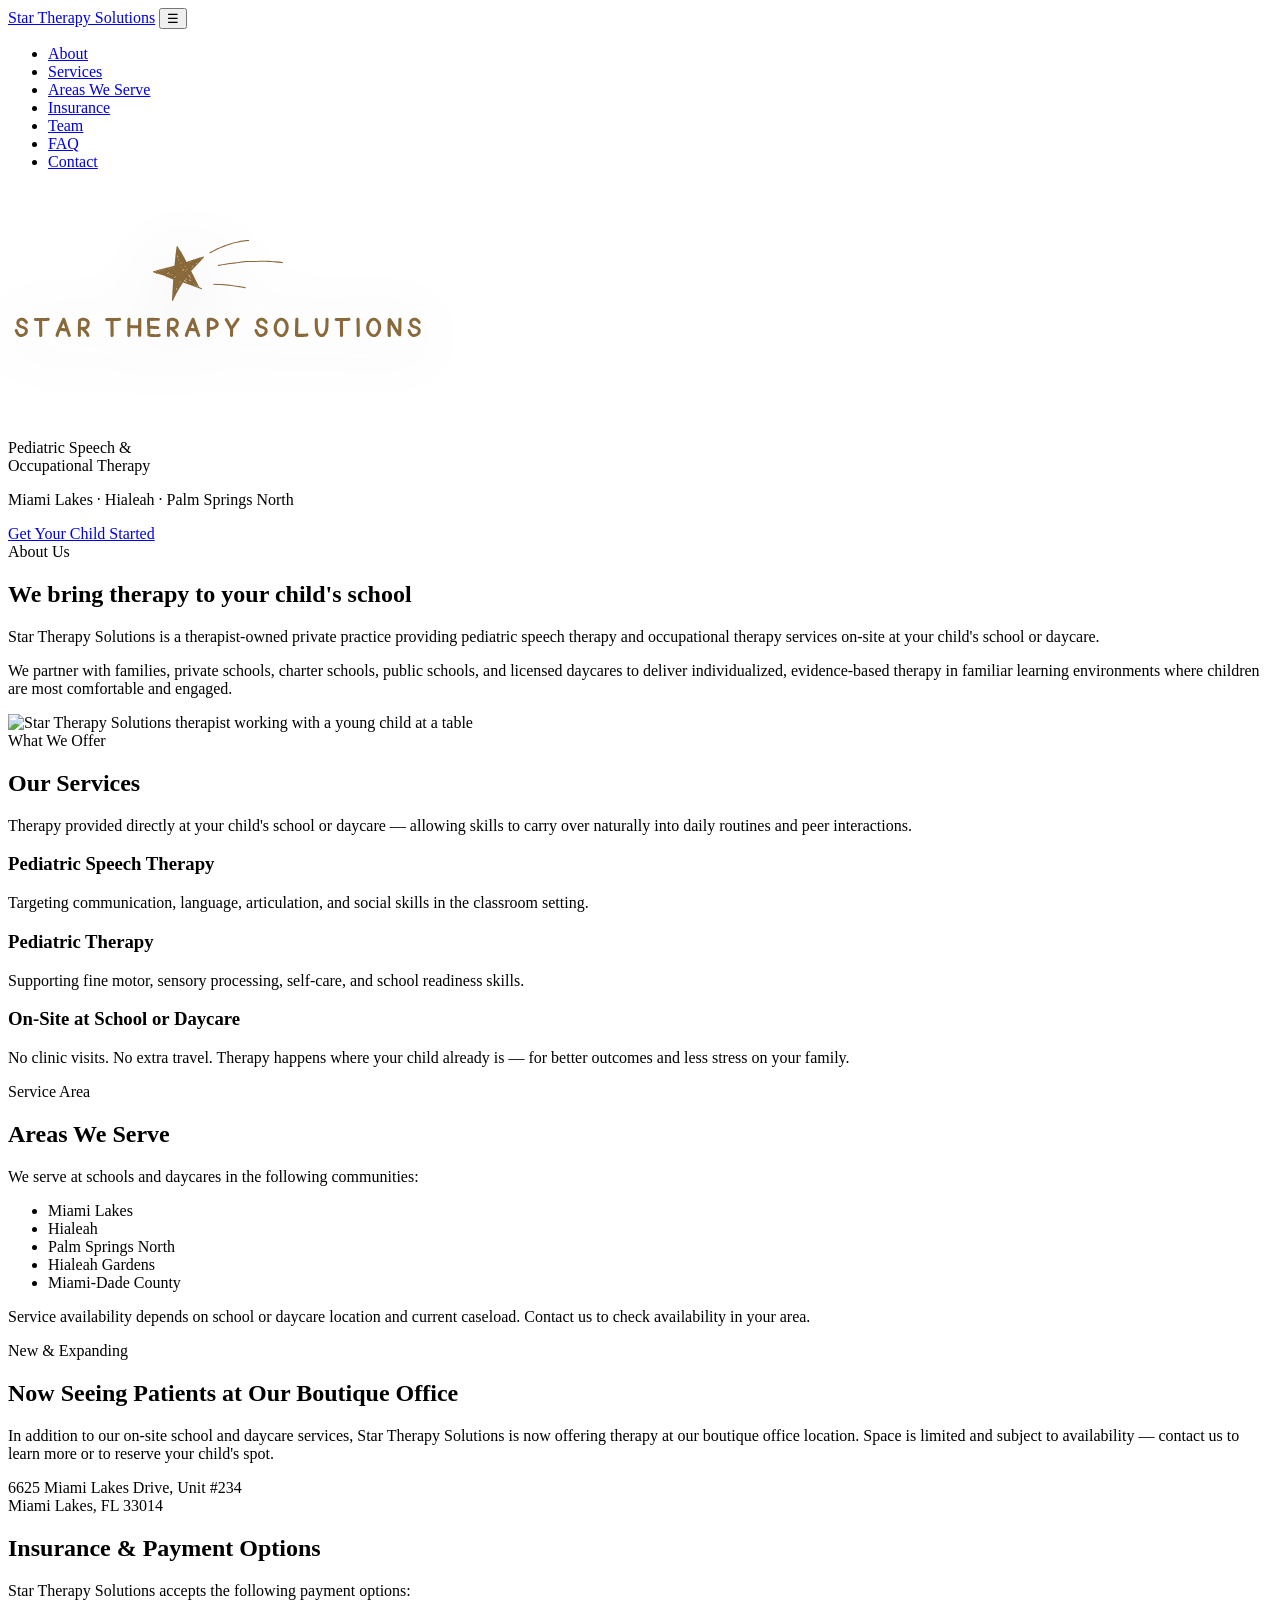
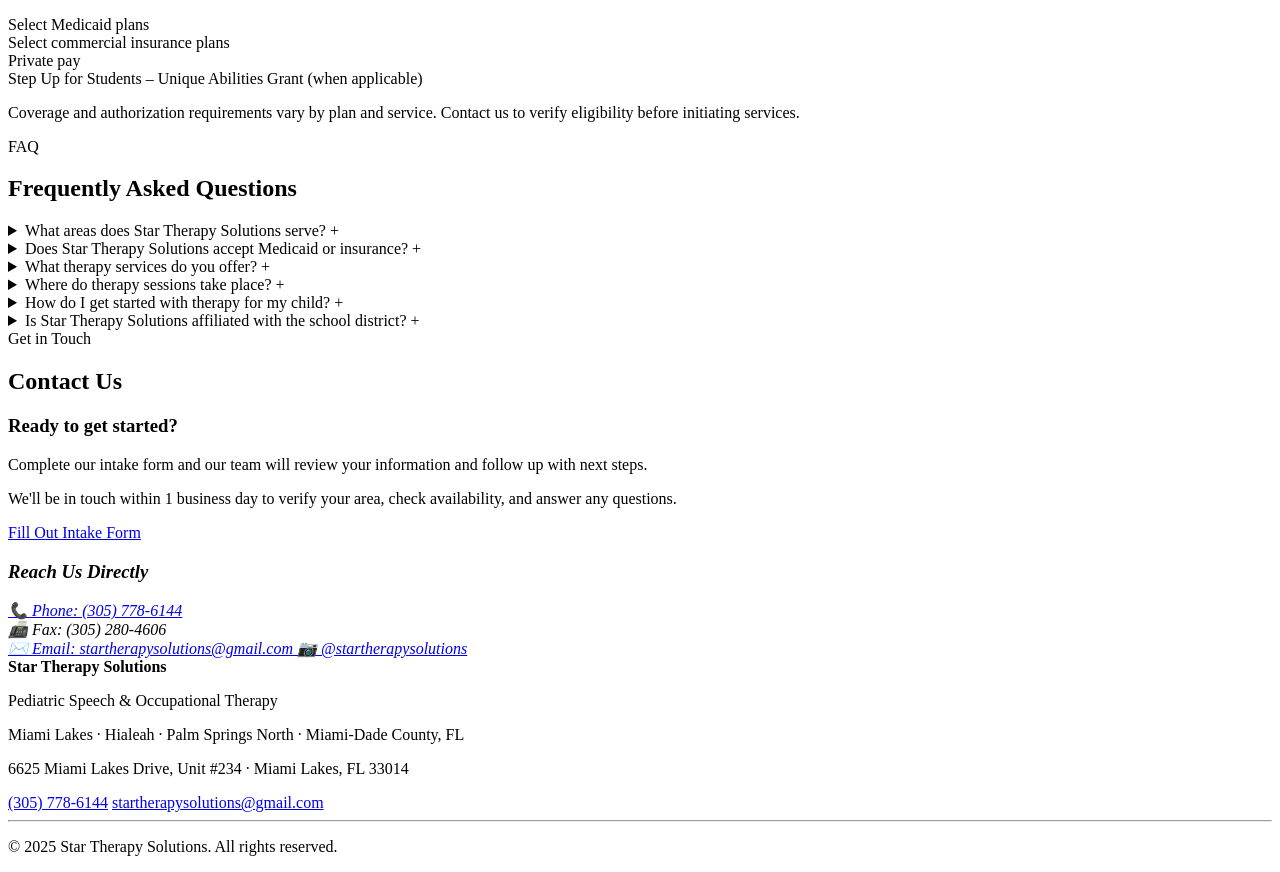
==== commit 041ceeee: "Rename index (1).html to index.html" ====
--- a/index.html
+++ b/index.html
@@ -1,23 +1,22 @@
 <!DOCTYPE html>
-<html lang="en">
-
-<head>
-  <meta charset="UTF-8" />
-  <meta name="viewport" content="width=device-width, initial-scale=1.0" />
+<!-- saved from url=(0060)https://aperez2313.github.io/startherapysolutions/index.html -->
+<html lang="en"><head><meta http-equiv="Content-Type" content="text/html; charset=UTF-8">
+  
+  <meta name="viewport" content="width=device-width, initial-scale=1.0">
   <title>Pediatric Speech &amp; OT Therapy | Miami Lakes, Hialeah | Star Therapy Solutions</title>
-  <meta name="description" content="Pediatric speech therapy and occupational therapy on-site at your child's school or daycare. Serving Miami Lakes, Hialeah &amp; Palm Springs North. Contact us today." />
-  <meta name="robots" content="index, follow" />
-  <link rel="canonical" href="https://www.startherapysolutions.com/" />
-  <meta property="og:type"        content="website" />
-  <meta property="og:title"       content="Star Therapy Solutions | Pediatric Speech &amp; OT Therapy" />
-  <meta property="og:description" content="On-site pediatric speech therapy and occupational therapy at your child's school or daycare in Miami Lakes, Hialeah &amp; Palm Springs North." />
-  <meta property="og:url"         content="https://www.startherapysolutions.com/" />
-  <meta property="og:image"       content="https://www.startherapysolutions.com/image/og-preview.jpg" />
-  <meta property="og:locale"      content="en_US" />
-  <meta name="geo.region"      content="US-FL" />
-  <meta name="geo.placename"   content="Miami Lakes, Florida" />
-  <meta name="geo.position"    content="25.9066;-80.3049" />
-  <meta name="ICBM"            content="25.9066, -80.3049" />
+  <meta name="description" content="Pediatric speech therapy and occupational therapy on-site at your child&#39;s school or daycare. Serving Miami Lakes, Hialeah &amp; Palm Springs North. Contact us today.">
+  <meta name="robots" content="index, follow">
+  <link rel="canonical" href="https://www.startherapysolutions.com/">
+  <meta property="og:type" content="website">
+  <meta property="og:title" content="Star Therapy Solutions | Pediatric Speech &amp; OT Therapy">
+  <meta property="og:description" content="On-site pediatric speech therapy and occupational therapy at your child&#39;s school or daycare in Miami Lakes, Hialeah &amp; Palm Springs North.">
+  <meta property="og:url" content="https://www.startherapysolutions.com/">
+  <meta property="og:image" content="https://www.startherapysolutions.com/image/og-preview.jpg">
+  <meta property="og:locale" content="en_US">
+  <meta name="geo.region" content="US-FL">
+  <meta name="geo.placename" content="Miami Lakes, Florida">
+  <meta name="geo.position" content="25.9066;-80.3049">
+  <meta name="ICBM" content="25.9066, -80.3049">
 
   <script type="application/ld+json">
   {
@@ -88,8 +87,8 @@
   }
   </script>
 
-  <link rel="stylesheet" href="styles.css" />
-  <link rel="icon" href="favicon.ico" type="image/x-icon" />
+  <link rel="stylesheet" href="./Pediatric Speech &amp; OT Therapy _ Miami Lakes, Hialeah _ Star Therapy Solutions_files/styles.css">
+  <link rel="icon" href="https://aperez2313.github.io/startherapysolutions/favicon.ico" type="image/x-icon">
 </head>
 
 <body>
@@ -97,16 +96,16 @@
   <!-- ═══════════════════════════════════════ NAVIGATION -->
   <nav aria-label="Main navigation">
     <div class="nav-inner">
-      <a class="nav-logo" href="index.html">Star Therapy Solutions</a>
-      <button id="navToggle" aria-label="Open navigation menu">&#9776;</button>
+      <a class="nav-logo" href="https://aperez2313.github.io/startherapysolutions/index.html">Star Therapy Solutions</a>
+      <button id="navToggle" aria-label="Open navigation menu">☰</button>
       <ul id="navLinks" role="list">
-        <li><a href="#about">About</a></li>
-        <li><a href="services.html">Services</a></li>
-        <li><a href="#areas">Areas We Serve</a></li>
-        <li><a href="#insurance">Insurance</a></li>
-        <li><a href="team.html">Team</a></li>
-        <li><a href="faq.html">FAQ</a></li>
-        <li><a href="#contact" class="nav-cta">Contact</a></li>
+        <li><a href="https://aperez2313.github.io/startherapysolutions/index.html#about">About</a></li>
+        <li><a href="https://aperez2313.github.io/startherapysolutions/services.html">Services</a></li>
+        <li><a href="https://aperez2313.github.io/startherapysolutions/index.html#areas">Areas We Serve</a></li>
+        <li><a href="https://aperez2313.github.io/startherapysolutions/index.html#insurance">Insurance</a></li>
+        <li><a href="https://aperez2313.github.io/startherapysolutions/team.html">Team</a></li>
+        <li><a href="https://aperez2313.github.io/startherapysolutions/faq.html">FAQ</a></li>
+        <li><a href="https://aperez2313.github.io/startherapysolutions/index.html#contact" class="nav-cta">Contact</a></li>
       </ul>
     </div>
   </nav>
@@ -114,10 +113,10 @@
 
   <!-- ═══════════════════════════════════════ HERO -->
   <header id="home">
-    <svg style="width:420px;height:auto;max-width:90vw;display:block;margin-bottom:8px;filter:drop-shadow(0 8px 32px rgba(61,53,53,0.16));" xmlns="http://www.w3.org/2000/svg" xmlns:xlink="http://www.w3.org/1999/xlink" width="1366" zoomAndPan="magnify" viewBox="0 0 1024.5 576" height="768" preserveAspectRatio="xMidYMid meet" version="1.0"><defs><g/><clipPath id="f672ea8fd5"><path d="M 342 0.71875 L 660 0.71875 L 660 150 L 342 150 Z M 342 0.71875 " clip-rule="nonzero"/></clipPath><clipPath id="577bb37ea9"><path d="M 0.273438 153 L 1006.34375 153 L 1006.34375 263.148438 L 0.273438 263.148438 Z M 0.273438 153 " clip-rule="nonzero"/></clipPath><clipPath id="3f2aaea64b"><rect x="0" width="1007" y="0" height="111"/></clipPath><clipPath id="bd6e9ed2f3"><rect x="0" width="1007" y="0" height="264"/></clipPath></defs><g transform="matrix(1, 0, 0, 1, 11, 128)"><g clip-path="url(#bd6e9ed2f3)"><g clip-path="url(#f672ea8fd5)"><path fill="#89683a" d="M 465.558594 41.449219 C 463.648438 42.070312 461.738281 42.691406 459.828125 43.3125 C 459.582031 43.277344 459.316406 43.316406 459.042969 43.457031 C 458.851562 43.554688 458.660156 43.65625 458.46875 43.753906 C 458.136719 43.863281 457.804688 43.96875 457.472656 44.078125 C 456.914062 43.597656 455.941406 43.507812 455.394531 44.296875 C 455.261719 44.492188 455.128906 44.6875 454.996094 44.882812 C 451.226562 46.105469 447.453125 47.328125 443.683594 48.558594 C 443.644531 48.570312 443.609375 48.582031 443.574219 48.59375 C 443.105469 47.875 441.949219 47.625 441.34375 48.589844 C 441.148438 48.894531 440.957031 49.203125 440.765625 49.511719 C 435.421875 51.253906 430.078125 52.992188 424.757812 54.792969 C 421.589844 48.636719 418.152344 42.601562 414.859375 36.511719 C 413.570312 34.125 412.019531 31.863281 410.585938 29.558594 C 408.835938 26.742188 407.089844 23.929688 405.339844 21.113281 C 405.3125 21.03125 405.285156 20.945312 405.257812 20.859375 C 405.175781 20.605469 405.003906 20.402344 404.796875 20.246094 C 404.257812 19.378906 403.722656 18.515625 403.183594 17.648438 C 403.015625 17.382812 402.851562 17.117188 402.6875 16.851562 C 401.941406 15.652344 400.394531 16.277344 400.238281 17.511719 C 399.230469 25.324219 398.03125 33.132812 397.285156 40.976562 C 396.558594 48.640625 395.859375 56.304688 395.003906 63.957031 C 394.886719 64.03125 394.777344 64.132812 394.679688 64.253906 C 394.503906 64.296875 394.328125 64.335938 394.152344 64.378906 C 392.296875 64.847656 390.441406 65.320312 388.585938 65.792969 C 388.300781 65.742188 387.992188 65.804688 387.695312 66.015625 C 381.261719 67.644531 374.824219 69.277344 368.390625 70.914062 C 360.320312 72.96875 352.273438 75.113281 344.214844 77.234375 C 343.835938 77.332031 343.457031 77.433594 343.078125 77.53125 C 341.789062 77.871094 341.867188 79.691406 343.078125 80.066406 C 345.5 80.816406 347.925781 81.5625 350.347656 82.3125 C 350.34375 82.480469 350.335938 82.644531 350.332031 82.8125 C 350.28125 84.308594 352.523438 84.582031 352.914062 83.164062 C 352.917969 83.144531 352.925781 83.125 352.929688 83.105469 C 356.820312 84.308594 360.714844 85.511719 364.601562 86.730469 C 367.1875 87.542969 369.777344 88.339844 372.367188 89.144531 C 372.410156 89.167969 372.449219 89.199219 372.496094 89.21875 C 373.332031 89.597656 374.164062 89.972656 374.996094 90.347656 C 374.332031 91.578125 376.140625 93.019531 377.09375 91.875 C 377.210938 91.734375 377.328125 91.59375 377.445312 91.453125 C 379.261719 92.273438 381.078125 93.09375 382.894531 93.910156 C 384.800781 94.773438 386.707031 95.632812 388.613281 96.492188 C 389.621094 96.949219 390.53125 97.175781 391.628906 97.394531 C 391.777344 97.421875 391.921875 97.453125 392.070312 97.480469 C 391.636719 105.523438 391.09375 113.554688 390.523438 121.59375 C 389.921875 130.152344 389.542969 138.726562 389.09375 147.292969 C 389.070312 147.707031 389.046875 148.121094 389.027344 148.535156 C 388.960938 149.804688 390.914062 150.375 391.476562 149.199219 C 393.445312 145.097656 395.414062 140.996094 397.386719 136.890625 C 398.828125 133.886719 400.136719 130.773438 401.835938 127.898438 C 406.1875 120.53125 410.363281 113.058594 415.171875 105.976562 C 415.429688 105.601562 415.683594 105.226562 415.9375 104.851562 C 422.871094 107.40625 429.804688 109.96875 436.730469 112.542969 C 444.367188 115.378906 452.046875 118.09375 459.710938 120.84375 C 460.09375 120.980469 460.472656 121.117188 460.855469 121.253906 C 462.449219 121.828125 463.136719 119.289062 461.554688 118.71875 C 459.710938 118.058594 457.871094 117.402344 456.027344 116.746094 C 455.519531 115.769531 455.007812 114.796875 454.5 113.820312 C 454.464844 113.714844 454.417969 113.605469 454.351562 113.5 C 454.335938 113.472656 454.320312 113.449219 454.304688 113.421875 C 454.273438 113.359375 454.234375 113.300781 454.195312 113.238281 C 451.316406 107.742188 448.414062 102.253906 445.609375 96.722656 C 442.3125 90.226562 439.1875 83.640625 435.964844 77.105469 C 435.980469 77.085938 435.996094 77.0625 436.015625 77.039062 C 436.476562 76.433594 436.9375 75.824219 437.398438 75.214844 C 437.433594 75.167969 437.453125 75.140625 437.472656 75.113281 C 437.503906 75.085938 437.554688 75.039062 437.664062 74.925781 C 441.351562 71.199219 444.894531 67.320312 448.503906 63.523438 C 454.429688 57.289062 460.195312 50.90625 466 44.5625 C 466.28125 44.257812 466.558594 43.953125 466.835938 43.648438 C 467.675781 42.730469 466.871094 41.023438 465.558594 41.449219 Z M 416.785156 57.558594 C 416.523438 57.652344 416.261719 57.742188 416 57.835938 C 415.742188 57.09375 415.484375 56.347656 415.226562 55.601562 C 415.746094 56.253906 416.265625 56.90625 416.785156 57.558594 Z M 405.421875 50.777344 C 405.640625 51.761719 405.832031 52.75 406.027344 53.734375 C 405.664062 52.535156 405.304688 51.335938 404.941406 50.132812 C 404.695312 49.316406 404.449219 48.5 404.203125 47.683594 C 404.265625 47.140625 404.324219 46.597656 404.382812 46.054688 C 404.730469 47.628906 405.078125 49.203125 405.421875 50.777344 Z M 409.019531 55.492188 C 408.671875 53.453125 408.257812 51.421875 407.824219 49.398438 C 408.832031 52.777344 409.378906 56.296875 410.109375 59.753906 C 410.121094 59.808594 410.132812 59.867188 410.144531 59.921875 C 410.03125 59.960938 409.917969 60.003906 409.800781 60.042969 C 409.542969 58.523438 409.28125 57.007812 409.019531 55.492188 Z M 415.984375 73.671875 C 417.21875 72.953125 418.453125 72.234375 419.6875 71.515625 C 418.121094 73.558594 416.554688 75.605469 414.988281 77.648438 C 415.089844 76.644531 415.1875 75.636719 415.289062 74.628906 C 415.523438 74.308594 415.753906 73.988281 415.984375 73.671875 Z M 411.351562 80.914062 C 411.554688 81.144531 411.757812 81.371094 411.960938 81.601562 C 411.8125 81.796875 411.664062 81.988281 411.515625 82.179688 C 411.464844 82.246094 411.414062 82.3125 411.363281 82.378906 C 411.351562 82.394531 411.335938 82.40625 411.316406 82.429688 C 410.464844 83.335938 409.675781 84.308594 408.878906 85.269531 C 409.703125 83.820312 410.527344 82.367188 411.351562 80.914062 Z M 421.003906 79.546875 C 420.925781 79.460938 420.84375 79.386719 420.761719 79.328125 C 420.882812 79.023438 421.003906 78.71875 421.125 78.417969 C 421.632812 77.648438 422.140625 76.882812 422.648438 76.113281 C 423.75 74.453125 424.949219 72.828125 425.960938 71.109375 C 425.984375 71.074219 426.007812 71.039062 426.027344 71.007812 C 426.0625 70.960938 426.101562 70.914062 426.136719 70.867188 C 426.238281 70.738281 426.34375 70.605469 426.445312 70.476562 C 426.46875 70.597656 426.492188 70.71875 426.515625 70.839844 C 424.683594 73.746094 422.851562 76.652344 421.003906 79.546875 Z M 421.652344 66.679688 C 421.28125 66.867188 420.910156 67.050781 420.542969 67.238281 C 420.648438 66.75 420.390625 66.25 419.988281 65.941406 C 420.019531 65.886719 420.050781 65.832031 420.082031 65.78125 C 420.148438 65.671875 420.210938 65.5625 420.273438 65.453125 C 420.738281 65.269531 421.203125 65.089844 421.667969 64.910156 C 421.054688 65.417969 421.179688 66.191406 421.652344 66.679688 Z M 408.6875 89.679688 C 408.546875 89.894531 408.402344 90.113281 408.257812 90.328125 C 408.261719 90.277344 408.261719 90.226562 408.265625 90.175781 C 408.40625 90.011719 408.546875 89.84375 408.6875 89.679688 Z M 413.167969 69.601562 C 412.859375 69.816406 412.550781 70.03125 412.242188 70.246094 C 412.046875 70.285156 411.855469 70.320312 411.660156 70.355469 C 411.910156 69.929688 412.15625 69.503906 412.40625 69.078125 C 412.695312 68.910156 412.984375 68.738281 413.273438 68.570312 C 413.238281 68.914062 413.203125 69.257812 413.167969 69.601562 Z M 403.011719 60.472656 C 402.980469 60.699219 402.945312 60.925781 402.914062 61.15625 C 402.941406 60.90625 402.96875 60.65625 402.996094 60.410156 C 403 60.429688 403.007812 60.449219 403.011719 60.472656 Z M 402.953125 96.289062 C 402.824219 96.554688 402.695312 96.820312 402.566406 97.089844 C 402.488281 97.058594 402.414062 97.03125 402.335938 97.003906 C 402.542969 96.765625 402.75 96.527344 402.953125 96.289062 Z M 401.320312 99.421875 C 401.351562 99.433594 401.382812 99.445312 401.410156 99.457031 C 401.253906 99.78125 401.09375 100.105469 400.9375 100.429688 C 401.066406 100.09375 401.195312 99.757812 401.320312 99.421875 Z M 422.421875 95.300781 C 423.324219 96.148438 424.226562 96.996094 425.132812 97.839844 C 425.21875 97.960938 425.304688 98.078125 425.390625 98.195312 C 425.460938 98.292969 425.53125 98.386719 425.597656 98.484375 C 424.3125 97.757812 423.027344 97.03125 421.738281 96.304688 C 421.96875 95.972656 422.195312 95.636719 422.421875 95.300781 Z M 389.894531 88.035156 C 389.765625 87.996094 389.640625 87.960938 389.511719 87.921875 C 390.238281 86.941406 390.96875 85.960938 391.695312 84.980469 C 391.09375 86 390.496094 87.015625 389.894531 88.035156 Z M 412.714844 59.015625 C 412.484375 57.875 412.257812 56.734375 412.027344 55.59375 C 412.4375 56.667969 412.847656 57.746094 413.261719 58.820312 C 413.078125 58.886719 412.898438 58.953125 412.714844 59.015625 Z M 407.003906 107.769531 C 407.710938 105.953125 408.417969 104.136719 409.121094 102.324219 C 409.550781 102.480469 409.976562 102.640625 410.402344 102.796875 C 410.398438 102.804688 410.394531 102.8125 410.390625 102.816406 C 409.261719 104.46875 408.132812 106.117188 407.003906 107.769531 Z M 430.90625 89.605469 C 430.261719 88.5 429.617188 87.398438 428.972656 86.292969 C 429.25 85.941406 429.519531 85.585938 429.796875 85.230469 C 431.824219 88.589844 433.855469 91.953125 435.886719 95.316406 C 435.019531 94.347656 434.105469 93.429688 433.199219 92.488281 C 432.675781 91.9375 432.152344 91.390625 431.625 90.84375 C 431.386719 90.429688 431.148438 90.015625 430.90625 89.605469 Z M 439.019531 66.132812 C 439.8125 64.832031 440.601562 63.53125 441.394531 62.226562 C 441.539062 62.382812 441.710938 62.503906 441.90625 62.566406 C 440.953125 64.277344 439.976562 65.976562 438.8125 67.546875 C 437.78125 68.929688 436.75 70.3125 435.71875 71.691406 C 436.816406 69.835938 437.902344 67.972656 439.019531 66.132812 Z M 403.890625 31.457031 C 403.867188 31.390625 403.839844 31.324219 403.816406 31.253906 C 403.78125 31.164062 403.738281 31.082031 403.691406 31.003906 C 403.707031 30.910156 403.722656 30.820312 403.738281 30.726562 C 403.828125 30.976562 403.914062 31.230469 404.003906 31.484375 C 403.96875 31.472656 403.929688 31.464844 403.890625 31.457031 Z M 403.792969 43.371094 C 403.449219 43.234375 403.042969 43.210938 402.699219 43.332031 C 402.726562 43.109375 402.753906 42.890625 402.78125 42.667969 C 402.855469 42.0625 402.460938 41.652344 401.957031 41.476562 C 402.160156 40.253906 402.363281 39.027344 402.566406 37.800781 C 402.976562 39.65625 403.382812 41.515625 403.792969 43.371094 Z M 387.0625 86.027344 C 386.867188 86.386719 386.671875 86.746094 386.476562 87.101562 C 386.234375 87.042969 385.992188 86.976562 385.75 86.921875 C 386.851562 85.398438 387.957031 83.871094 389.0625 82.347656 C 388.394531 83.574219 387.726562 84.800781 387.0625 86.027344 Z M 394.941406 92.886719 C 395.085938 92.75 395.1875 92.574219 395.257812 92.375 C 396.367188 92.367188 396.859375 90.914062 396.15625 90.15625 C 396.265625 90.011719 396.375 89.867188 396.484375 89.71875 C 396.773438 89.992188 397.210938 90.125 397.628906 90.097656 C 397.617188 90.238281 397.605469 90.375 397.59375 90.515625 C 397.152344 91.351562 396.710938 92.191406 396.265625 93.027344 C 396.066406 93.210938 395.917969 93.464844 395.863281 93.785156 C 395.765625 93.972656 395.667969 94.160156 395.570312 94.34375 C 395.339844 94.226562 395.113281 94.105469 394.886719 93.984375 C 394.90625 93.621094 394.921875 93.253906 394.941406 92.886719 Z M 394.199219 70.789062 C 394.054688 70.988281 393.910156 71.1875 393.765625 71.386719 C 393.921875 71.101562 394.074219 70.816406 394.230469 70.53125 C 394.21875 70.617188 394.207031 70.703125 394.199219 70.789062 Z M 378.585938 84.527344 C 378.117188 84.347656 377.648438 84.171875 377.183594 83.992188 C 378.863281 82.207031 380.542969 80.421875 382.222656 78.640625 C 381.011719 80.601562 379.796875 82.5625 378.585938 84.527344 Z M 397.757812 126.992188 C 397.761719 126.980469 397.769531 126.972656 397.773438 126.960938 C 398.679688 124.171875 399.582031 121.382812 400.488281 118.59375 C 400.628906 118.796875 400.84375 118.953125 401.089844 119.046875 C 401.28125 119.179688 401.507812 119.261719 401.738281 119.289062 C 400.390625 121.910156 399.042969 124.53125 397.710938 127.15625 C 397.726562 127.101562 397.742188 127.046875 397.757812 126.992188 Z M 417.113281 98.265625 C 417.136719 98.277344 417.160156 98.292969 417.1875 98.308594 C 416.929688 98.695312 416.667969 99.078125 416.410156 99.464844 C 416.644531 99.066406 416.878906 98.664062 417.113281 98.265625 Z M 428.640625 96.117188 C 428.59375 96.011719 428.546875 95.910156 428.496094 95.804688 C 428.519531 95.835938 428.539062 95.871094 428.5625 95.902344 C 428.664062 96.0625 428.769531 96.226562 428.875 96.386719 C 428.796875 96.296875 428.71875 96.207031 428.640625 96.117188 Z M 442.558594 51.957031 C 442.5625 51.953125 442.5625 51.949219 442.566406 51.945312 C 442.601562 51.929688 442.609375 51.933594 442.558594 51.957031 Z M 383.402344 84.96875 C 383.195312 85.351562 382.988281 85.734375 382.78125 86.117188 C 382.558594 86.03125 382.335938 85.949219 382.117188 85.863281 C 382.878906 84.953125 383.640625 84.042969 384.402344 83.128906 C 384.066406 83.742188 383.734375 84.355469 383.402344 84.96875 Z M 374.78125 82.332031 C 374.613281 82.546875 374.445312 82.757812 374.277344 82.972656 C 374.214844 82.953125 374.152344 82.933594 374.089844 82.914062 C 374.421875 82.589844 374.753906 82.265625 375.089844 81.941406 C 374.984375 82.070312 374.882812 82.203125 374.78125 82.332031 Z M 366.722656 81.320312 C 366.632812 81.300781 366.539062 81.28125 366.449219 81.261719 C 366.78125 80.96875 367.117188 80.675781 367.449219 80.378906 C 367.207031 80.691406 366.964844 81.007812 366.722656 81.320312 Z M 359.765625 79.871094 C 359.675781 79.855469 359.585938 79.835938 359.496094 79.816406 C 359.660156 79.710938 359.820312 79.605469 359.984375 79.5 C 359.910156 79.625 359.839844 79.746094 359.765625 79.871094 Z M 419.453125 99.671875 C 421.503906 100.898438 423.554688 102.128906 425.601562 103.359375 C 423.222656 102.613281 420.847656 101.867188 418.464844 101.125 C 418.796875 100.640625 419.125 100.15625 419.453125 99.671875 Z M 434.769531 101.847656 C 433.65625 100.710938 432.457031 99.667969 431.234375 98.648438 C 431.855469 98.566406 432.421875 98.078125 432.449219 97.457031 C 432.488281 97.523438 432.523438 97.585938 432.5625 97.648438 C 433.597656 99.425781 434.691406 101.167969 435.800781 102.898438 C 435.457031 102.546875 435.113281 102.199219 434.769531 101.847656 Z M 433.105469 80.882812 C 433.121094 80.863281 433.132812 80.84375 433.148438 80.824219 C 433.199219 80.941406 433.246094 81.054688 433.296875 81.167969 C 433.230469 81.074219 433.167969 80.976562 433.105469 80.882812 Z M 442.574219 51.929688 C 442.625 51.832031 442.671875 51.738281 442.722656 51.640625 C 443.078125 51.523438 443.429688 51.410156 443.78125 51.292969 C 443.371094 51.492188 442.964844 51.703125 442.574219 51.929688 Z M 435.542969 54.78125 C 435.210938 54.914062 434.882812 55.046875 434.550781 55.179688 C 434.5625 54.886719 434.453125 54.625 434.265625 54.414062 C 434.976562 54.179688 435.683594 53.945312 436.394531 53.710938 C 436.109375 54.066406 435.828125 54.425781 435.542969 54.78125 Z M 430.707031 56.394531 C 430.726562 56.132812 430.671875 55.871094 430.558594 55.644531 C 430.855469 55.546875 431.15625 55.445312 431.453125 55.347656 C 431.203125 55.695312 430.957031 56.046875 430.707031 56.394531 Z M 402.59375 21.636719 C 402.1875 24.082031 401.78125 26.527344 401.378906 28.972656 C 401.707031 26.414062 402.042969 23.851562 402.375 21.289062 C 402.449219 21.40625 402.519531 21.519531 402.59375 21.636719 Z M 389.582031 71.730469 C 390.152344 70.808594 390.722656 69.882812 391.292969 68.960938 C 391.539062 68.558594 391.523438 68.144531 391.359375 67.796875 C 391.71875 67.707031 392.078125 67.617188 392.4375 67.527344 C 391.484375 68.925781 390.535156 70.328125 389.582031 71.730469 Z M 379.816406 73.664062 C 379.910156 73.535156 380.007812 73.40625 380.101562 73.277344 C 380.578125 72.636719 381.050781 72 381.527344 71.359375 C 381.808594 70.976562 381.820312 70.585938 381.667969 70.253906 C 382.410156 70.066406 383.152344 69.878906 383.894531 69.691406 C 382.535156 71.015625 381.175781 72.339844 379.816406 73.664062 Z M 377.605469 71.53125 C 377.679688 71.4375 377.753906 71.339844 377.824219 71.246094 C 377.832031 71.242188 377.832031 71.234375 377.835938 71.230469 C 377.875 71.21875 377.914062 71.210938 377.953125 71.199219 C 377.839844 71.308594 377.722656 71.421875 377.605469 71.53125 Z M 370.839844 73.902344 C 370.859375 73.59375 370.773438 73.300781 370.613281 73.0625 C 371.164062 72.921875 371.714844 72.785156 372.265625 72.644531 C 371.792969 73.0625 371.316406 73.480469 370.839844 73.902344 Z M 358.433594 77.375 C 358.433594 76.980469 358.238281 76.597656 357.949219 76.332031 C 359.105469 76.027344 360.261719 75.730469 361.421875 75.429688 C 360.425781 76.078125 359.429688 76.726562 358.433594 77.375 Z M 354.292969 77.679688 C 354.273438 77.546875 354.222656 77.429688 354.164062 77.320312 C 354.515625 77.226562 354.867188 77.136719 355.222656 77.042969 C 354.914062 77.253906 354.601562 77.46875 354.292969 77.679688 Z M 392.8125 126.652344 C 392.699219 129.019531 392.585938 131.390625 392.46875 133.757812 C 392.449219 134.199219 392.597656 134.519531 392.835938 134.726562 C 392.632812 135.441406 392.433594 136.15625 392.230469 136.867188 C 392.402344 133.355469 392.597656 129.84375 392.832031 126.335938 C 392.828125 126.441406 392.820312 126.546875 392.8125 126.652344 Z M 392.042969 140.699219 C 392.183594 140.796875 392.335938 140.875 392.496094 140.921875 C 392.324219 141.289062 392.152344 141.65625 391.980469 142.023438 C 392 141.582031 392.023438 141.140625 392.042969 140.699219 Z M 435.265625 109.160156 C 435.335938 109.203125 435.402344 109.242188 435.472656 109.285156 C 435.105469 109.148438 434.742188 109.011719 434.378906 108.878906 C 434.675781 108.972656 434.96875 109.066406 435.265625 109.160156 Z M 444.941406 112.273438 C 443.867188 110.59375 442.792969 108.914062 441.71875 107.234375 C 441.835938 107.390625 441.953125 107.546875 442.066406 107.699219 C 443.460938 109.550781 444.851562 111.398438 446.246094 113.246094 C 445.875 113.113281 445.503906 112.980469 445.136719 112.84375 C 445.121094 112.65625 445.066406 112.464844 444.941406 112.273438 Z M 459.984375 47.277344 C 459.914062 47.242188 459.84375 47.210938 459.765625 47.191406 C 459.472656 46.875 459.039062 46.707031 458.53125 46.890625 C 458.105469 47.039062 457.683594 47.191406 457.257812 47.34375 C 458 46.957031 458.746094 46.574219 459.488281 46.1875 C 460.191406 45.957031 460.894531 45.726562 461.597656 45.5 C 461.058594 46.09375 460.519531 46.683594 459.984375 47.277344 Z M 367.511719 73.851562 C 366.703125 74.554688 365.890625 75.257812 365.082031 75.960938 C 365.332031 75.464844 365.199219 74.914062 364.878906 74.527344 C 365.28125 74.425781 365.679688 74.316406 366.085938 74.214844 C 366.558594 74.09375 367.035156 73.972656 367.511719 73.851562 Z M 348.195312 78.898438 C 348.957031 78.695312 349.722656 78.496094 350.484375 78.292969 C 350.46875 78.726562 350.453125 79.160156 350.441406 79.59375 C 349.691406 79.359375 348.945312 79.128906 348.195312 78.898438 Z M 394.730469 98.011719 C 394.933594 98.183594 395.1875 98.296875 395.453125 98.332031 C 395.449219 98.394531 395.445312 98.457031 395.4375 98.519531 C 395.035156 98.667969 394.703125 99.007812 394.605469 99.53125 C 394.621094 99.289062 394.636719 99.046875 394.648438 98.804688 C 394.660156 98.539062 394.675781 98.269531 394.6875 98.003906 C 394.703125 98.003906 394.714844 98.007812 394.730469 98.011719 Z M 449.757812 114.511719 C 449.875 114.199219 449.863281 113.828125 449.648438 113.425781 C 449.371094 112.910156 449.09375 112.390625 448.820312 111.875 C 449.804688 112.769531 450.792969 113.660156 451.78125 114.550781 C 451.890625 114.683594 452.003906 114.8125 452.117188 114.941406 C 452.203125 115.109375 452.292969 115.277344 452.382812 115.449219 C 451.507812 115.136719 450.632812 114.824219 449.757812 114.511719 Z M 446.878906 61.421875 C 447.375 60.707031 447.890625 60.003906 448.378906 59.285156 C 448.761719 58.722656 449.140625 58.160156 449.523438 57.601562 C 450.503906 56.898438 451.484375 56.195312 452.460938 55.492188 C 451.335938 56.703125 450.210938 57.914062 449.070312 59.113281 C 448.339844 59.882812 447.609375 60.652344 446.878906 61.421875 Z M 497.078125 25.890625 C 498.113281 25.359375 499.242188 24.898438 500.226562 24.273438 C 499.714844 24.597656 500.203125 24.285156 500.484375 24.167969 C 501.109375 23.914062 501.730469 23.660156 502.351562 23.402344 C 504.320312 22.597656 506.289062 21.789062 508.257812 20.980469 C 511.597656 19.613281 514.914062 18.160156 518.28125 16.871094 C 520.871094 15.878906 523.550781 15.074219 526.175781 14.183594 C 529.773438 12.960938 533.355469 11.679688 536.96875 10.515625 C 539.390625 9.734375 541.96875 9.308594 544.441406 8.726562 C 548.328125 7.808594 552.21875 6.894531 556.105469 5.980469 C 556.441406 5.898438 556.925781 5.816406 556.371094 5.886719 C 556.753906 5.839844 557.136719 5.792969 557.519531 5.75 C 559.386719 5.523438 561.253906 5.296875 563.125 5.070312 C 567.1875 4.582031 571.253906 4.089844 575.320312 3.597656 C 575.585938 3.566406 575.851562 3.535156 576.113281 3.503906 C 577.773438 3.300781 577.792969 0.671875 576.113281 0.875 C 569.527344 1.667969 562.921875 2.367188 556.351562 3.261719 C 553.359375 3.667969 550.367188 4.628906 547.433594 5.320312 C 543.863281 6.160156 540.242188 6.882812 536.703125 7.847656 C 534.058594 8.566406 531.464844 9.613281 528.871094 10.492188 C 525.238281 11.726562 521.589844 12.925781 517.972656 14.195312 C 515.5 15.066406 513.09375 16.175781 510.667969 17.171875 C 507.007812 18.671875 503.34375 20.175781 499.679688 21.675781 C 497.359375 22.628906 495.15625 23.925781 492.929688 25.066406 C 489.253906 26.953125 485.574219 28.839844 481.898438 30.726562 C 481.664062 30.851562 481.425781 30.972656 481.1875 31.09375 C 479.683594 31.867188 481.011719 34.136719 482.515625 33.363281 C 485.375 31.894531 488.238281 30.425781 491.097656 28.960938 C 493.089844 27.9375 495.085938 26.914062 497.078125 25.890625 Z M 658.476562 55.15625 C 652.777344 54.554688 647.082031 53.957031 641.386719 53.355469 C 637.335938 52.929688 633.355469 52.679688 629.285156 52.496094 C 625.597656 52.332031 621.910156 52.167969 618.222656 52.003906 C 616.65625 51.9375 615.078125 51.800781 613.507812 51.808594 C 607.363281 51.84375 601.207031 52.152344 595.066406 52.324219 C 590.941406 52.4375 586.824219 52.464844 582.699219 52.5 C 579.113281 52.527344 575.523438 52.554688 571.9375 52.585938 C 570.554688 52.597656 569.179688 52.550781 567.808594 52.738281 C 561.480469 53.59375 555.152344 54.449219 548.824219 55.304688 C 548.007812 55.417969 547.191406 55.527344 546.378906 55.636719 C 546.363281 55.636719 546.355469 55.636719 546.332031 55.640625 C 546.035156 55.664062 545.734375 55.707031 545.4375 55.742188 C 542.390625 56.082031 539.34375 56.421875 536.296875 56.761719 C 531.703125 57.277344 527.050781 57.605469 522.496094 58.398438 C 516.132812 59.503906 509.769531 60.609375 503.40625 61.714844 C 502.84375 61.8125 502.285156 61.910156 501.726562 62.007812 C 500.0625 62.296875 500.769531 64.832031 502.425781 64.542969 C 508.03125 63.570312 513.632812 62.59375 519.238281 61.621094 C 520.574219 61.390625 521.910156 61.15625 523.246094 60.925781 C 523.59375 60.863281 523.9375 60.8125 524.28125 60.746094 C 524.308594 60.738281 524.320312 60.738281 524.34375 60.734375 C 526.625 60.539062 528.902344 60.21875 531.179688 59.964844 C 536.4375 59.375 541.722656 58.894531 546.972656 58.1875 C 553.019531 57.371094 559.066406 56.550781 565.117188 55.730469 C 566.246094 55.578125 567.375 55.425781 568.507812 55.273438 C 568.605469 55.257812 568.707031 55.246094 568.808594 55.230469 C 568.871094 55.234375 569.015625 55.234375 569.136719 55.238281 C 571.847656 55.273438 574.5625 55.191406 577.273438 55.171875 C 582.148438 55.132812 587.027344 55.179688 591.898438 55.042969 C 598.277344 54.863281 604.652344 54.683594 611.03125 54.507812 C 615.296875 54.386719 619.550781 54.695312 623.816406 54.882812 C 628.359375 55.085938 632.953125 55.097656 637.480469 55.574219 C 643.933594 56.253906 650.386719 56.933594 656.839844 57.613281 C 657.382812 57.667969 657.929688 57.726562 658.476562 57.785156 C 660.15625 57.960938 660.144531 55.332031 658.476562 55.15625 Z M 568.199219 116.429688 C 562.609375 115.527344 557.019531 114.621094 551.425781 113.714844 C 546.859375 112.976562 542.289062 112.257812 537.71875 111.53125 C 535.175781 111.125 532.640625 110.699219 530.09375 110.316406 C 528.25 110.042969 526.363281 109.960938 524.503906 109.796875 C 519.542969 109.355469 514.554688 108.699219 509.578125 108.503906 C 503.5625 108.269531 497.546875 108.03125 491.53125 107.796875 C 491.359375 107.789062 491.1875 107.78125 491.011719 107.773438 C 489.320312 107.707031 489.324219 110.335938 491.011719 110.402344 C 496.648438 110.625 502.28125 110.847656 507.917969 111.070312 C 512.496094 111.25 517.054688 111.761719 521.617188 112.167969 C 524.226562 112.398438 526.855469 112.742188 529.476562 112.867188 C 529.484375 112.867188 529.488281 112.867188 529.492188 112.867188 C 529.8125 112.925781 530.132812 112.96875 530.449219 113.019531 C 531.820312 113.238281 533.191406 113.457031 534.5625 113.675781 C 539.445312 114.449219 544.328125 115.214844 549.210938 116.007812 C 555.136719 116.964844 561.0625 117.925781 566.988281 118.882812 C 567.160156 118.910156 567.328125 118.9375 567.5 118.964844 C 569.15625 119.234375 569.867188 116.699219 568.199219 116.429688 Z M 568.199219 116.429688 " fill-opacity="1" fill-rule="nonzero"/></g><g clip-path="url(#577bb37ea9)"><g transform="matrix(1, 0, 0, 1, 0, 153)"><g clip-path="url(#3f2aaea64b)"><g fill="#89683a" fill-opacity="1"><g transform="translate(1.827629, 85.031134)"><g><path d="M 5.703125 -10.171875 C 5.515625 -10.535156 5.296875 -10.992188 5.046875 -11.546875 C 4.796875 -12.097656 4.554688 -12.671875 4.328125 -13.265625 C 4.097656 -13.859375 3.898438 -14.414062 3.734375 -14.9375 C 3.578125 -15.46875 3.5 -15.914062 3.5 -16.28125 C 3.5 -17.195312 3.875 -18.007812 4.625 -18.71875 C 5.382812 -19.4375 6.25 -19.796875 7.21875 -19.796875 C 8.082031 -19.796875 8.765625 -19.578125 9.265625 -19.140625 C 9.773438 -18.703125 10.191406 -18.09375 10.515625 -17.3125 C 10.835938 -16.539062 11.15625 -15.765625 11.46875 -14.984375 C 11.789062 -14.203125 12.132812 -13.421875 12.5 -12.640625 C 12.875 -11.859375 13.300781 -11.101562 13.78125 -10.375 C 14.257812 -9.644531 14.820312 -8.957031 15.46875 -8.3125 C 15.96875 -7.8125 16.503906 -7.46875 17.078125 -7.28125 C 17.648438 -7.101562 18.28125 -7.015625 18.96875 -7.015625 C 19.601562 -7.015625 20.21875 -7.082031 20.8125 -7.21875 C 21.414062 -7.351562 22.015625 -7.535156 22.609375 -7.765625 C 24.210938 -8.410156 25.585938 -9.328125 26.734375 -10.515625 C 27.878906 -11.703125 28.453125 -13.238281 28.453125 -15.125 C 28.453125 -16.351562 27.96875 -17.359375 27 -18.140625 C 26.632812 -18.503906 26.210938 -18.789062 25.734375 -19 C 25.253906 -19.207031 24.757812 -19.425781 24.25 -19.65625 C 23.75 -19.832031 23.242188 -19.988281 22.734375 -20.125 C 22.234375 -20.269531 21.753906 -20.429688 21.296875 -20.609375 C 19.378906 -21.253906 17.582031 -21.929688 15.90625 -22.640625 C 14.238281 -23.347656 12.785156 -24.226562 11.546875 -25.28125 C 10.304688 -26.34375 9.332031 -27.628906 8.625 -29.140625 C 7.914062 -30.648438 7.5625 -32.523438 7.5625 -34.765625 C 7.5625 -36.648438 7.867188 -38.335938 8.484375 -39.828125 C 9.109375 -41.316406 9.976562 -42.585938 11.09375 -43.640625 C 12.21875 -44.691406 13.554688 -45.503906 15.109375 -46.078125 C 16.671875 -46.648438 18.390625 -46.9375 20.265625 -46.9375 C 21.867188 -46.9375 23.425781 -46.679688 24.9375 -46.171875 C 26.457031 -45.671875 27.867188 -44.984375 29.171875 -44.109375 C 30.472656 -43.242188 31.640625 -42.210938 32.671875 -41.015625 C 33.703125 -39.828125 34.515625 -38.546875 35.109375 -37.171875 C 35.203125 -36.941406 35.296875 -36.691406 35.390625 -36.421875 C 35.484375 -36.148438 35.53125 -35.875 35.53125 -35.59375 C 35.53125 -34.632812 35.1875 -33.796875 34.5 -33.078125 C 33.8125 -32.367188 32.960938 -32.015625 31.953125 -32.015625 C 30.484375 -32.015625 29.382812 -32.726562 28.65625 -34.15625 C 28.101562 -35.113281 27.550781 -35.9375 27 -36.625 C 26.457031 -37.3125 25.65625 -37.976562 24.59375 -38.625 C 23.957031 -38.988281 23.269531 -39.296875 22.53125 -39.546875 C 21.800781 -39.796875 21.046875 -39.921875 20.265625 -39.921875 C 18.660156 -39.921875 17.34375 -39.539062 16.3125 -38.78125 C 15.289062 -38.03125 14.78125 -36.804688 14.78125 -35.109375 C 14.78125 -33.503906 15.125 -32.207031 15.8125 -31.21875 C 16.5 -30.238281 17.570312 -29.453125 19.03125 -28.859375 C 19.945312 -28.492188 20.894531 -28.160156 21.875 -27.859375 C 22.863281 -27.566406 23.816406 -27.238281 24.734375 -26.875 C 25.742188 -26.5 26.707031 -26.140625 27.625 -25.796875 C 28.539062 -25.453125 29.390625 -25.03125 30.171875 -24.53125 C 31.773438 -23.570312 33.09375 -22.359375 34.125 -20.890625 C 35.15625 -19.421875 35.671875 -17.472656 35.671875 -15.046875 C 35.671875 -13.304688 35.40625 -11.703125 34.875 -10.234375 C 34.34375 -8.773438 33.484375 -7.378906 32.296875 -6.046875 C 30.597656 -4.265625 28.601562 -2.8125 26.3125 -1.6875 C 24.03125 -0.5625 21.628906 0 19.109375 0 C 17.410156 0 15.875 -0.257812 14.5 -0.78125 C 13.125 -1.3125 11.894531 -2.035156 10.8125 -2.953125 C 9.738281 -3.867188 8.789062 -4.945312 7.96875 -6.1875 C 7.144531 -7.425781 6.390625 -8.753906 5.703125 -10.171875 Z M 5.703125 -10.171875 "/></g></g></g><g fill="#89683a" fill-opacity="1"><g transform="translate(47.66633, 85.031134)"><g><path d="M 17.046875 -39.171875 L 16.90625 -39.171875 C 16.082031 -39.210938 15.253906 -39.234375 14.421875 -39.234375 C 13.597656 -39.234375 12.773438 -39.234375 11.953125 -39.234375 C 11.316406 -39.234375 10.65625 -39.207031 9.96875 -39.15625 C 9.28125 -39.113281 8.613281 -39.09375 7.96875 -39.09375 C 6.957031 -39.09375 6.085938 -39.457031 5.359375 -40.1875 C 4.628906 -40.925781 4.265625 -41.78125 4.265625 -42.75 C 4.265625 -43.800781 4.59375 -44.65625 5.25 -45.3125 C 5.914062 -45.976562 6.773438 -46.359375 7.828125 -46.453125 C 8.929688 -46.546875 10.054688 -46.601562 11.203125 -46.625 C 12.347656 -46.644531 13.46875 -46.65625 14.5625 -46.65625 C 16.90625 -46.65625 19.242188 -46.617188 21.578125 -46.546875 C 23.910156 -46.484375 26.269531 -46.453125 28.65625 -46.453125 C 31.039062 -46.453125 33.398438 -46.519531 35.734375 -46.65625 C 36.285156 -46.707031 36.832031 -46.753906 37.375 -46.796875 C 37.925781 -46.835938 38.457031 -46.882812 38.96875 -46.9375 L 39.375 -46.9375 C 40.425781 -46.9375 41.316406 -46.59375 42.046875 -45.90625 C 42.785156 -45.21875 43.15625 -44.347656 43.15625 -43.296875 C 43.15625 -42.785156 43.03125 -42.242188 42.78125 -41.671875 C 42.53125 -41.097656 42.195312 -40.65625 41.78125 -40.34375 C 41.226562 -39.882812 40.519531 -39.609375 39.65625 -39.515625 C 38.875 -39.421875 38.113281 -39.375 37.375 -39.375 C 36.644531 -39.375 35.890625 -39.351562 35.109375 -39.3125 C 33.421875 -39.21875 31.726562 -39.144531 30.03125 -39.09375 C 28.332031 -39.050781 26.613281 -39.03125 24.875 -39.03125 L 24.734375 -39.03125 L 24.734375 -38.890625 C 24.734375 -32.984375 24.78125 -27.117188 24.875 -21.296875 C 24.96875 -15.484375 25.015625 -9.617188 25.015625 -3.703125 C 25.015625 -2.648438 24.632812 -1.769531 23.875 -1.0625 C 23.125 -0.351562 22.222656 0 21.171875 0 C 19.566406 0 18.460938 -0.734375 17.859375 -2.203125 C 17.722656 -2.472656 17.628906 -2.734375 17.578125 -2.984375 C 17.535156 -3.242188 17.492188 -3.507812 17.453125 -3.78125 C 17.410156 -4.050781 17.390625 -4.320312 17.390625 -4.59375 C 17.390625 -4.875 17.390625 -5.148438 17.390625 -5.421875 C 17.390625 -8.316406 17.390625 -11.179688 17.390625 -14.015625 C 17.390625 -16.859375 17.34375 -19.722656 17.25 -22.609375 C 17.195312 -25.359375 17.148438 -28.09375 17.109375 -30.8125 C 17.066406 -33.539062 17.046875 -36.28125 17.046875 -39.03125 Z M 17.046875 -39.171875 "/></g></g></g><g fill="#89683a" fill-opacity="1"><g transform="translate(100.514839, 85.031134)"><g><path d="M 16.078125 -15.125 C 15.523438 -13.695312 14.972656 -12.273438 14.421875 -10.859375 C 13.878906 -9.441406 13.378906 -8.019531 12.921875 -6.59375 C 12.691406 -5.957031 12.503906 -5.335938 12.359375 -4.734375 C 12.222656 -4.140625 12.066406 -3.523438 11.890625 -2.890625 C 11.660156 -2.109375 11.203125 -1.429688 10.515625 -0.859375 C 9.828125 -0.285156 9.070312 0 8.25 0 C 7.101562 0 6.160156 -0.363281 5.421875 -1.09375 C 4.691406 -1.832031 4.328125 -2.75 4.328125 -3.84375 C 4.328125 -4.582031 4.613281 -5.832031 5.1875 -7.59375 C 5.757812 -9.351562 6.492188 -11.390625 7.390625 -13.703125 C 8.285156 -16.015625 9.269531 -18.460938 10.34375 -21.046875 C 11.414062 -23.640625 12.46875 -26.128906 13.5 -28.515625 C 14.53125 -30.898438 15.476562 -33.039062 16.34375 -34.9375 C 17.21875 -36.84375 17.882812 -38.253906 18.34375 -39.171875 C 18.4375 -39.304688 18.597656 -39.660156 18.828125 -40.234375 C 19.054688 -40.804688 19.332031 -41.414062 19.65625 -42.0625 C 19.789062 -42.375 19.925781 -42.679688 20.0625 -42.984375 C 20.195312 -43.285156 20.3125 -43.550781 20.40625 -43.78125 C 20.5 -43.863281 20.554688 -43.953125 20.578125 -44.046875 C 20.597656 -44.140625 20.632812 -44.234375 20.6875 -44.328125 C 20.726562 -44.421875 20.75 -44.46875 20.75 -44.46875 L 20.828125 -44.59375 C 20.910156 -45.375 21.316406 -45.957031 22.046875 -46.34375 C 22.785156 -46.738281 23.546875 -46.9375 24.328125 -46.9375 C 25.242188 -46.9375 25.960938 -46.765625 26.484375 -46.421875 C 27.015625 -46.078125 27.460938 -45.492188 27.828125 -44.671875 C 28.609375 -42.785156 29.304688 -40.90625 29.921875 -39.03125 C 30.546875 -37.15625 31.203125 -35.253906 31.890625 -33.328125 C 32.253906 -32.273438 32.59375 -31.253906 32.90625 -30.265625 C 33.226562 -29.285156 33.578125 -28.289062 33.953125 -27.28125 C 34.179688 -26.550781 34.394531 -25.816406 34.59375 -25.078125 C 34.800781 -24.347656 35.046875 -23.617188 35.328125 -22.890625 C 36.054688 -20.960938 36.726562 -19.054688 37.34375 -17.171875 C 37.96875 -15.296875 38.625 -13.394531 39.3125 -11.46875 C 39.675781 -10.414062 40.0625 -9.375 40.46875 -8.34375 C 40.882812 -7.3125 41.273438 -6.269531 41.640625 -5.21875 C 41.691406 -5.125 41.738281 -5.007812 41.78125 -4.875 C 41.820312 -4.738281 41.867188 -4.601562 41.921875 -4.46875 C 42.015625 -4.007812 42.0625 -3.734375 42.0625 -3.640625 C 42.0625 -2.628906 41.679688 -1.769531 40.921875 -1.0625 C 40.160156 -0.351562 39.253906 0 38.203125 0 C 37.335938 0 36.617188 -0.21875 36.046875 -0.65625 C 35.472656 -1.09375 35.023438 -1.695312 34.703125 -2.46875 C 33.972656 -4.300781 33.273438 -6.125 32.609375 -7.9375 C 31.941406 -9.75 31.265625 -11.613281 30.578125 -13.53125 L 30.515625 -13.609375 L 30.4375 -13.609375 C 29.9375 -13.648438 29.457031 -13.679688 29 -13.703125 C 28.539062 -13.734375 28.0625 -13.789062 27.5625 -13.875 C 25.632812 -14.101562 23.742188 -14.320312 21.890625 -14.53125 C 20.035156 -14.738281 18.144531 -14.957031 16.21875 -15.1875 L 16.15625 -15.1875 Z M 19.171875 -22.328125 L 19.375 -22.328125 C 20.15625 -22.242188 20.910156 -22.164062 21.640625 -22.09375 C 22.378906 -22.019531 23.140625 -21.941406 23.921875 -21.859375 C 24.140625 -21.804688 24.410156 -21.753906 24.734375 -21.703125 C 25.054688 -21.660156 25.398438 -21.617188 25.765625 -21.578125 C 26.453125 -21.441406 27.09375 -21.375 27.6875 -21.375 L 27.828125 -21.375 L 27.828125 -21.515625 C 27.421875 -23.390625 26.835938 -25.273438 26.078125 -27.171875 C 25.316406 -29.078125 24.640625 -30.96875 24.046875 -32.84375 L 23.921875 -33.1875 L 23.78125 -32.84375 C 23.039062 -31.289062 22.316406 -29.734375 21.609375 -28.171875 C 20.898438 -26.617188 20.222656 -25.039062 19.578125 -23.4375 C 19.492188 -23.25 19.4375 -23.085938 19.40625 -22.953125 C 19.382812 -22.816406 19.328125 -22.679688 19.234375 -22.546875 Z M 19.171875 -22.328125 "/></g></g></g><g fill="#89683a" fill-opacity="1"><g transform="translate(153.91312, 85.031134)"><g><path d="M 12.84375 -25.015625 C 13.03125 -24.921875 13.304688 -24.875 13.671875 -24.875 C 14.035156 -24.875 14.40625 -24.851562 14.78125 -24.8125 L 16.765625 -24.8125 C 17.316406 -24.8125 18.015625 -24.832031 18.859375 -24.875 C 19.710938 -24.914062 20.570312 -25.03125 21.4375 -25.21875 C 22.3125 -25.40625 23.113281 -25.65625 23.84375 -25.96875 C 24.570312 -26.289062 25.078125 -26.726562 25.359375 -27.28125 C 25.859375 -28.195312 26.28125 -29.25 26.625 -30.4375 C 26.96875 -31.632812 27.140625 -32.757812 27.140625 -33.8125 C 27.140625 -35.050781 26.804688 -36.054688 26.140625 -36.828125 C 25.484375 -37.609375 24.671875 -38.226562 23.703125 -38.6875 C 22.742188 -39.144531 21.691406 -39.453125 20.546875 -39.609375 C 19.398438 -39.773438 18.347656 -39.859375 17.390625 -39.859375 C 16.742188 -39.859375 16.03125 -39.765625 15.25 -39.578125 C 14.476562 -39.398438 13.882812 -38.988281 13.46875 -38.34375 L 13.46875 -38.140625 L 13.40625 -38.0625 L 13.40625 -38 C 12.988281 -33.738281 12.78125 -29.457031 12.78125 -25.15625 L 12.78125 -25.078125 Z M 12.78125 -17.9375 L 12.78125 -17.796875 C 12.78125 -15.460938 12.789062 -13.140625 12.8125 -10.828125 C 12.832031 -8.515625 12.84375 -6.1875 12.84375 -3.84375 C 12.84375 -2.882812 12.460938 -2.0625 11.703125 -1.375 C 10.953125 -0.6875 10.097656 -0.34375 9.140625 -0.34375 C 8.640625 -0.34375 8.160156 -0.421875 7.703125 -0.578125 C 7.242188 -0.742188 6.828125 -1.007812 6.453125 -1.375 C 5.859375 -2.101562 5.5625 -2.925781 5.5625 -3.84375 C 5.5625 -6.414062 5.550781 -8.957031 5.53125 -11.46875 C 5.507812 -13.988281 5.5 -16.535156 5.5 -19.109375 C 5.5 -21.535156 5.519531 -23.953125 5.5625 -26.359375 C 5.613281 -28.765625 5.679688 -31.203125 5.765625 -33.671875 C 5.859375 -34.859375 5.925781 -36.070312 5.96875 -37.3125 C 6.019531 -38.550781 6.140625 -39.765625 6.328125 -40.953125 C 6.410156 -41.597656 6.75 -42.238281 7.34375 -42.875 C 7.945312 -43.519531 8.660156 -44.09375 9.484375 -44.59375 C 10.304688 -45.101562 11.148438 -45.539062 12.015625 -45.90625 C 12.890625 -46.269531 13.625 -46.519531 14.21875 -46.65625 C 15.132812 -46.84375 16.144531 -46.9375 17.25 -46.9375 C 19.351562 -46.9375 21.4375 -46.679688 23.5 -46.171875 C 25.5625 -45.671875 27.40625 -44.878906 29.03125 -43.796875 C 30.65625 -42.722656 31.972656 -41.363281 32.984375 -39.71875 C 33.992188 -38.070312 34.5 -36.078125 34.5 -33.734375 C 34.5 -32.128906 34.269531 -30.535156 33.8125 -28.953125 C 33.351562 -27.378906 32.753906 -25.859375 32.015625 -24.390625 C 31.242188 -22.785156 30.179688 -21.546875 28.828125 -20.671875 C 27.472656 -19.804688 25.945312 -19.125 24.25 -18.625 L 24.046875 -18.546875 L 24.25 -18.421875 C 26.175781 -16.585938 28.019531 -14.46875 29.78125 -12.0625 C 31.550781 -9.65625 32.828125 -7.191406 33.609375 -4.671875 C 33.742188 -4.347656 33.8125 -3.957031 33.8125 -3.5 C 33.8125 -2.582031 33.453125 -1.769531 32.734375 -1.0625 C 32.023438 -0.351562 31.191406 0 30.234375 0 C 29.960938 0 29.664062 -0.046875 29.34375 -0.140625 C 29.019531 -0.234375 28.742188 -0.320312 28.515625 -0.40625 C 27.648438 -0.78125 27.03125 -1.46875 26.65625 -2.46875 C 25.882812 -4.394531 25.023438 -6.054688 24.078125 -7.453125 C 23.140625 -8.847656 21.960938 -10.328125 20.546875 -11.890625 C 19.535156 -12.984375 18.492188 -14 17.421875 -14.9375 C 16.347656 -15.882812 15.164062 -16.742188 13.875 -17.515625 C 13.695312 -17.609375 13.5625 -17.703125 13.46875 -17.796875 C 13.28125 -17.890625 13.097656 -17.9375 12.921875 -17.9375 Z M 12.78125 -17.9375 "/></g></g></g><g fill="#89683a" fill-opacity="1"><g transform="translate(198.65223, 85.031134)"><g/></g></g><g fill="#89683a" fill-opacity="1"><g transform="translate(221.674633, 85.031134)"><g><path d="M 17.046875 -39.171875 L 16.90625 -39.171875 C 16.082031 -39.210938 15.253906 -39.234375 14.421875 -39.234375 C 13.597656 -39.234375 12.773438 -39.234375 11.953125 -39.234375 C 11.316406 -39.234375 10.65625 -39.207031 9.96875 -39.15625 C 9.28125 -39.113281 8.613281 -39.09375 7.96875 -39.09375 C 6.957031 -39.09375 6.085938 -39.457031 5.359375 -40.1875 C 4.628906 -40.925781 4.265625 -41.78125 4.265625 -42.75 C 4.265625 -43.800781 4.59375 -44.65625 5.25 -45.3125 C 5.914062 -45.976562 6.773438 -46.359375 7.828125 -46.453125 C 8.929688 -46.546875 10.054688 -46.601562 11.203125 -46.625 C 12.347656 -46.644531 13.46875 -46.65625 14.5625 -46.65625 C 16.90625 -46.65625 19.242188 -46.617188 21.578125 -46.546875 C 23.910156 -46.484375 26.269531 -46.453125 28.65625 -46.453125 C 31.039062 -46.453125 33.398438 -46.519531 35.734375 -46.65625 C 36.285156 -46.707031 36.832031 -46.753906 37.375 -46.796875 C 37.925781 -46.835938 38.457031 -46.882812 38.96875 -46.9375 L 39.375 -46.9375 C 40.425781 -46.9375 41.316406 -46.59375 42.046875 -45.90625 C 42.785156 -45.21875 43.15625 -44.347656 43.15625 -43.296875 C 43.15625 -42.785156 43.03125 -42.242188 42.78125 -41.671875 C 42.53125 -41.097656 42.195312 -40.65625 41.78125 -40.34375 C 41.226562 -39.882812 40.519531 -39.609375 39.65625 -39.515625 C 38.875 -39.421875 38.113281 -39.375 37.375 -39.375 C 36.644531 -39.375 35.890625 -39.351562 35.109375 -39.3125 C 33.421875 -39.21875 31.726562 -39.144531 30.03125 -39.09375 C 28.332031 -39.050781 26.613281 -39.03125 24.875 -39.03125 L 24.734375 -39.03125 L 24.734375 -38.890625 C 24.734375 -32.984375 24.78125 -27.117188 24.875 -21.296875 C 24.96875 -15.484375 25.015625 -9.617188 25.015625 -3.703125 C 25.015625 -2.648438 24.632812 -1.769531 23.875 -1.0625 C 23.125 -0.351562 22.222656 0 21.171875 0 C 19.566406 0 18.460938 -0.734375 17.859375 -2.203125 C 17.722656 -2.472656 17.628906 -2.734375 17.578125 -2.984375 C 17.535156 -3.242188 17.492188 -3.507812 17.453125 -3.78125 C 17.410156 -4.050781 17.390625 -4.320312 17.390625 -4.59375 C 17.390625 -4.875 17.390625 -5.148438 17.390625 -5.421875 C 17.390625 -8.316406 17.390625 -11.179688 17.390625 -14.015625 C 17.390625 -16.859375 17.34375 -19.722656 17.25 -22.609375 C 17.195312 -25.359375 17.148438 -28.09375 17.109375 -30.8125 C 17.066406 -33.539062 17.046875 -36.28125 17.046875 -39.03125 Z M 17.046875 -39.171875 "/></g></g></g><g fill="#89683a" fill-opacity="1"><g transform="translate(274.523141, 85.031134)"><g><path d="M 12.921875 -22.265625 L 12.921875 -22.125 C 13.054688 -16.03125 13.125 -9.890625 13.125 -3.703125 C 13.125 -2.648438 12.753906 -1.769531 12.015625 -1.0625 C 11.285156 -0.351562 10.394531 0 9.34375 0 C 8.65625 0 8.046875 -0.113281 7.515625 -0.34375 C 6.992188 -0.570312 6.570312 -1.007812 6.25 -1.65625 C 5.789062 -2.519531 5.5625 -3.523438 5.5625 -4.671875 C 5.5625 -7.691406 5.550781 -10.664062 5.53125 -13.59375 C 5.507812 -16.53125 5.5 -19.488281 5.5 -22.46875 C 5.5 -25.21875 5.507812 -27.929688 5.53125 -30.609375 C 5.550781 -33.296875 5.585938 -36.007812 5.640625 -38.75 C 5.640625 -39.582031 5.640625 -40.398438 5.640625 -41.203125 C 5.640625 -42.003906 5.679688 -42.816406 5.765625 -43.640625 C 5.859375 -44.691406 6.25 -45.503906 6.9375 -46.078125 C 7.625 -46.648438 8.492188 -46.9375 9.546875 -46.9375 C 10.691406 -46.9375 11.609375 -46.566406 12.296875 -45.828125 C 12.984375 -45.097656 13.328125 -44.1875 13.328125 -43.09375 C 13.328125 -42.03125 13.28125 -40.972656 13.1875 -39.921875 C 13.101562 -38.867188 13.035156 -37.816406 12.984375 -36.765625 C 12.941406 -35.578125 12.921875 -34.410156 12.921875 -33.265625 C 12.921875 -32.117188 12.894531 -30.945312 12.84375 -29.75 L 12.84375 -29.625 L 12.984375 -29.625 C 16.097656 -29.394531 19.203125 -29.207031 22.296875 -29.0625 C 25.390625 -28.925781 28.515625 -28.8125 31.671875 -28.71875 L 31.8125 -28.71875 L 31.8125 -28.859375 C 31.863281 -30.734375 31.898438 -32.585938 31.921875 -34.421875 C 31.941406 -36.253906 31.953125 -38.113281 31.953125 -40 C 31.953125 -40.5 31.953125 -41.023438 31.953125 -41.578125 C 31.953125 -42.128906 32 -42.675781 32.09375 -43.21875 C 32.226562 -44.132812 32.628906 -44.9375 33.296875 -45.625 C 33.960938 -46.3125 34.796875 -46.65625 35.796875 -46.65625 C 36.859375 -46.65625 37.773438 -46.3125 38.546875 -45.625 C 39.328125 -44.9375 39.71875 -44.066406 39.71875 -43.015625 C 39.71875 -36.921875 39.679688 -30.894531 39.609375 -24.9375 C 39.546875 -18.988281 39.515625 -12.96875 39.515625 -6.875 C 39.515625 -6.1875 39.476562 -5.460938 39.40625 -4.703125 C 39.34375 -3.953125 39.179688 -3.273438 38.921875 -2.671875 C 38.671875 -2.078125 38.296875 -1.585938 37.796875 -1.203125 C 37.296875 -0.816406 36.585938 -0.625 35.671875 -0.625 C 34.753906 -0.625 33.953125 -0.894531 33.265625 -1.4375 C 32.578125 -1.988281 32.117188 -2.703125 31.890625 -3.578125 C 31.835938 -3.804688 31.8125 -4.125 31.8125 -4.53125 L 31.8125 -5.5 C 31.8125 -6.320312 31.785156 -7.132812 31.734375 -7.9375 C 31.691406 -8.738281 31.671875 -9.570312 31.671875 -10.4375 C 31.671875 -12.226562 31.691406 -14.015625 31.734375 -15.796875 C 31.785156 -17.585938 31.8125 -19.378906 31.8125 -21.171875 L 31.8125 -21.296875 L 31.671875 -21.296875 C 28.515625 -21.390625 25.398438 -21.515625 22.328125 -21.671875 C 19.265625 -21.835938 16.175781 -22.035156 13.0625 -22.265625 Z M 12.921875 -22.265625 "/></g></g></g><g fill="#89683a" fill-opacity="1"><g transform="translate(324.210342, 85.031134)"><g><path d="M 12.234375 -7.5625 L 12.375 -7.5625 C 13.144531 -7.507812 13.941406 -7.445312 14.765625 -7.375 C 15.597656 -7.3125 16.398438 -7.257812 17.171875 -7.21875 C 18.691406 -7.125 20.226562 -7.078125 21.78125 -7.078125 C 23.34375 -7.078125 24.898438 -7.078125 26.453125 -7.078125 C 26.546875 -7.078125 26.898438 -7.085938 27.515625 -7.109375 C 28.140625 -7.128906 28.769531 -7.164062 29.40625 -7.21875 C 29.78125 -7.257812 30.125 -7.28125 30.4375 -7.28125 C 30.757812 -7.28125 31.035156 -7.304688 31.265625 -7.359375 C 31.585938 -7.359375 31.796875 -7.378906 31.890625 -7.421875 L 32.09375 -7.421875 C 32.1875 -7.421875 32.253906 -7.429688 32.296875 -7.453125 C 32.335938 -7.472656 32.40625 -7.484375 32.5 -7.484375 C 32.59375 -7.535156 32.660156 -7.5625 32.703125 -7.5625 C 32.753906 -7.5625 32.828125 -7.582031 32.921875 -7.625 C 33.191406 -7.71875 33.421875 -7.765625 33.609375 -7.765625 C 34.660156 -7.765625 35.53125 -7.394531 36.21875 -6.65625 C 36.90625 -5.925781 37.25 -5.054688 37.25 -4.046875 C 37.25 -3.085938 36.960938 -2.34375 36.390625 -1.8125 C 35.816406 -1.289062 35.09375 -0.914062 34.21875 -0.6875 C 33.757812 -0.550781 33.300781 -0.445312 32.84375 -0.375 C 32.382812 -0.3125 31.925781 -0.253906 31.46875 -0.203125 C 30.96875 -0.160156 30.507812 -0.140625 30.09375 -0.140625 C 29.6875 -0.140625 29.300781 -0.140625 28.9375 -0.140625 C 27.738281 -0.0859375 26.566406 -0.0507812 25.421875 -0.03125 C 24.273438 -0.0078125 23.128906 0 21.984375 0 C 21.023438 0 19.847656 -0.0078125 18.453125 -0.03125 C 17.054688 -0.0507812 15.644531 -0.117188 14.21875 -0.234375 C 12.800781 -0.347656 11.4375 -0.507812 10.125 -0.71875 C 8.820312 -0.925781 7.757812 -1.238281 6.9375 -1.65625 C 6.019531 -2.113281 5.421875 -2.753906 5.140625 -3.578125 C 4.867188 -4.398438 4.734375 -5.289062 4.734375 -6.25 C 4.734375 -6.476562 4.753906 -6.695312 4.796875 -6.90625 C 4.847656 -7.113281 4.875 -7.332031 4.875 -7.5625 C 4.875 -13.375 4.691406 -19.144531 4.328125 -24.875 C 3.960938 -30.601562 3.78125 -36.375 3.78125 -42.1875 C 3.78125 -43.382812 4.164062 -44.472656 4.9375 -45.453125 C 5.71875 -46.441406 6.773438 -46.9375 8.109375 -46.9375 C 8.242188 -46.9375 8.367188 -46.921875 8.484375 -46.890625 C 8.597656 -46.867188 8.722656 -46.859375 8.859375 -46.859375 C 10.054688 -46.773438 11.210938 -46.742188 12.328125 -46.765625 C 13.453125 -46.785156 14.613281 -46.796875 15.8125 -46.796875 C 18.320312 -46.753906 20.835938 -46.734375 23.359375 -46.734375 C 25.878906 -46.734375 28.421875 -46.734375 30.984375 -46.734375 C 32.179688 -46.734375 33.222656 -46.488281 34.109375 -46 C 35.003906 -45.519531 35.453125 -44.617188 35.453125 -43.296875 C 35.453125 -42.242188 35.117188 -41.359375 34.453125 -40.640625 C 33.796875 -39.929688 32.914062 -39.578125 31.8125 -39.578125 C 31.445312 -39.578125 31.101562 -39.585938 30.78125 -39.609375 C 30.46875 -39.640625 30.125 -39.65625 29.75 -39.65625 C 27.507812 -39.65625 25.273438 -39.617188 23.046875 -39.546875 C 20.828125 -39.472656 18.617188 -39.4375 16.421875 -39.4375 C 15.554688 -39.4375 14.6875 -39.4375 13.8125 -39.4375 C 12.9375 -39.4375 12.066406 -39.484375 11.203125 -39.578125 L 11.0625 -39.578125 L 11.0625 -38.140625 C 11.0625 -37.546875 11.070312 -36.945312 11.09375 -36.34375 C 11.113281 -35.75 11.148438 -35.15625 11.203125 -34.5625 C 11.296875 -33.375 11.34375 -32.179688 11.34375 -30.984375 C 11.34375 -29.796875 11.382812 -28.609375 11.46875 -27.421875 L 11.46875 -27.28125 L 11.609375 -27.28125 C 14.722656 -27.28125 17.800781 -27.195312 20.84375 -27.03125 C 23.894531 -26.875 27.003906 -26.679688 30.171875 -26.453125 C 31.222656 -26.359375 32.113281 -25.992188 32.84375 -25.359375 C 33.4375 -24.671875 33.734375 -23.914062 33.734375 -23.09375 C 33.734375 -22.082031 33.398438 -21.207031 32.734375 -20.46875 C 32.078125 -19.738281 31.222656 -19.375 30.171875 -19.375 L 29.96875 -19.375 C 27.03125 -19.507812 24.128906 -19.679688 21.265625 -19.890625 C 18.398438 -20.097656 15.523438 -20.203125 12.640625 -20.203125 C 12.273438 -20.203125 12.023438 -20.179688 11.890625 -20.140625 L 11.75 -20.140625 L 11.75 -20 C 11.84375 -17.9375 11.945312 -15.882812 12.0625 -13.84375 C 12.175781 -11.800781 12.234375 -9.753906 12.234375 -7.703125 Z M 12.234375 -7.5625 "/></g></g></g><g fill="#89683a" fill-opacity="1"><g transform="translate(371.217321, 85.031134)"><g><path d="M 12.84375 -25.015625 C 13.03125 -24.921875 13.304688 -24.875 13.671875 -24.875 C 14.035156 -24.875 14.40625 -24.851562 14.78125 -24.8125 L 16.765625 -24.8125 C 17.316406 -24.8125 18.015625 -24.832031 18.859375 -24.875 C 19.710938 -24.914062 20.570312 -25.03125 21.4375 -25.21875 C 22.3125 -25.40625 23.113281 -25.65625 23.84375 -25.96875 C 24.570312 -26.289062 25.078125 -26.726562 25.359375 -27.28125 C 25.859375 -28.195312 26.28125 -29.25 26.625 -30.4375 C 26.96875 -31.632812 27.140625 -32.757812 27.140625 -33.8125 C 27.140625 -35.050781 26.804688 -36.054688 26.140625 -36.828125 C 25.484375 -37.609375 24.671875 -38.226562 23.703125 -38.6875 C 22.742188 -39.144531 21.691406 -39.453125 20.546875 -39.609375 C 19.398438 -39.773438 18.347656 -39.859375 17.390625 -39.859375 C 16.742188 -39.859375 16.03125 -39.765625 15.25 -39.578125 C 14.476562 -39.398438 13.882812 -38.988281 13.46875 -38.34375 L 13.46875 -38.140625 L 13.40625 -38.0625 L 13.40625 -38 C 12.988281 -33.738281 12.78125 -29.457031 12.78125 -25.15625 L 12.78125 -25.078125 Z M 12.78125 -17.9375 L 12.78125 -17.796875 C 12.78125 -15.460938 12.789062 -13.140625 12.8125 -10.828125 C 12.832031 -8.515625 12.84375 -6.1875 12.84375 -3.84375 C 12.84375 -2.882812 12.460938 -2.0625 11.703125 -1.375 C 10.953125 -0.6875 10.097656 -0.34375 9.140625 -0.34375 C 8.640625 -0.34375 8.160156 -0.421875 7.703125 -0.578125 C 7.242188 -0.742188 6.828125 -1.007812 6.453125 -1.375 C 5.859375 -2.101562 5.5625 -2.925781 5.5625 -3.84375 C 5.5625 -6.414062 5.550781 -8.957031 5.53125 -11.46875 C 5.507812 -13.988281 5.5 -16.535156 5.5 -19.109375 C 5.5 -21.535156 5.519531 -23.953125 5.5625 -26.359375 C 5.613281 -28.765625 5.679688 -31.203125 5.765625 -33.671875 C 5.859375 -34.859375 5.925781 -36.070312 5.96875 -37.3125 C 6.019531 -38.550781 6.140625 -39.765625 6.328125 -40.953125 C 6.410156 -41.597656 6.75 -42.238281 7.34375 -42.875 C 7.945312 -43.519531 8.660156 -44.09375 9.484375 -44.59375 C 10.304688 -45.101562 11.148438 -45.539062 12.015625 -45.90625 C 12.890625 -46.269531 13.625 -46.519531 14.21875 -46.65625 C 15.132812 -46.84375 16.144531 -46.9375 17.25 -46.9375 C 19.351562 -46.9375 21.4375 -46.679688 23.5 -46.171875 C 25.5625 -45.671875 27.40625 -44.878906 29.03125 -43.796875 C 30.65625 -42.722656 31.972656 -41.363281 32.984375 -39.71875 C 33.992188 -38.070312 34.5 -36.078125 34.5 -33.734375 C 34.5 -32.128906 34.269531 -30.535156 33.8125 -28.953125 C 33.351562 -27.378906 32.753906 -25.859375 32.015625 -24.390625 C 31.242188 -22.785156 30.179688 -21.546875 28.828125 -20.671875 C 27.472656 -19.804688 25.945312 -19.125 24.25 -18.625 L 24.046875 -18.546875 L 24.25 -18.421875 C 26.175781 -16.585938 28.019531 -14.46875 29.78125 -12.0625 C 31.550781 -9.65625 32.828125 -7.191406 33.609375 -4.671875 C 33.742188 -4.347656 33.8125 -3.957031 33.8125 -3.5 C 33.8125 -2.582031 33.453125 -1.769531 32.734375 -1.0625 C 32.023438 -0.351562 31.191406 0 30.234375 0 C 29.960938 0 29.664062 -0.046875 29.34375 -0.140625 C 29.019531 -0.234375 28.742188 -0.320312 28.515625 -0.40625 C 27.648438 -0.78125 27.03125 -1.46875 26.65625 -2.46875 C 25.882812 -4.394531 25.023438 -6.054688 24.078125 -7.453125 C 23.140625 -8.847656 21.960938 -10.328125 20.546875 -11.890625 C 19.535156 -12.984375 18.492188 -14 17.421875 -14.9375 C 16.347656 -15.882812 15.164062 -16.742188 13.875 -17.515625 C 13.695312 -17.609375 13.5625 -17.703125 13.46875 -17.796875 C 13.28125 -17.890625 13.097656 -17.9375 12.921875 -17.9375 Z M 12.78125 -17.9375 "/></g></g></g><g fill="#89683a" fill-opacity="1"><g transform="translate(415.956431, 85.031134)"><g><path d="M 16.078125 -15.125 C 15.523438 -13.695312 14.972656 -12.273438 14.421875 -10.859375 C 13.878906 -9.441406 13.378906 -8.019531 12.921875 -6.59375 C 12.691406 -5.957031 12.503906 -5.335938 12.359375 -4.734375 C 12.222656 -4.140625 12.066406 -3.523438 11.890625 -2.890625 C 11.660156 -2.109375 11.203125 -1.429688 10.515625 -0.859375 C 9.828125 -0.285156 9.070312 0 8.25 0 C 7.101562 0 6.160156 -0.363281 5.421875 -1.09375 C 4.691406 -1.832031 4.328125 -2.75 4.328125 -3.84375 C 4.328125 -4.582031 4.613281 -5.832031 5.1875 -7.59375 C 5.757812 -9.351562 6.492188 -11.390625 7.390625 -13.703125 C 8.285156 -16.015625 9.269531 -18.460938 10.34375 -21.046875 C 11.414062 -23.640625 12.46875 -26.128906 13.5 -28.515625 C 14.53125 -30.898438 15.476562 -33.039062 16.34375 -34.9375 C 17.21875 -36.84375 17.882812 -38.253906 18.34375 -39.171875 C 18.4375 -39.304688 18.597656 -39.660156 18.828125 -40.234375 C 19.054688 -40.804688 19.332031 -41.414062 19.65625 -42.0625 C 19.789062 -42.375 19.925781 -42.679688 20.0625 -42.984375 C 20.195312 -43.285156 20.3125 -43.550781 20.40625 -43.78125 C 20.5 -43.863281 20.554688 -43.953125 20.578125 -44.046875 C 20.597656 -44.140625 20.632812 -44.234375 20.6875 -44.328125 C 20.726562 -44.421875 20.75 -44.46875 20.75 -44.46875 L 20.828125 -44.59375 C 20.910156 -45.375 21.316406 -45.957031 22.046875 -46.34375 C 22.785156 -46.738281 23.546875 -46.9375 24.328125 -46.9375 C 25.242188 -46.9375 25.960938 -46.765625 26.484375 -46.421875 C 27.015625 -46.078125 27.460938 -45.492188 27.828125 -44.671875 C 28.609375 -42.785156 29.304688 -40.90625 29.921875 -39.03125 C 30.546875 -37.15625 31.203125 -35.253906 31.890625 -33.328125 C 32.253906 -32.273438 32.59375 -31.253906 32.90625 -30.265625 C 33.226562 -29.285156 33.578125 -28.289062 33.953125 -27.28125 C 34.179688 -26.550781 34.394531 -25.816406 34.59375 -25.078125 C 34.800781 -24.347656 35.046875 -23.617188 35.328125 -22.890625 C 36.054688 -20.960938 36.726562 -19.054688 37.34375 -17.171875 C 37.96875 -15.296875 38.625 -13.394531 39.3125 -11.46875 C 39.675781 -10.414062 40.0625 -9.375 40.46875 -8.34375 C 40.882812 -7.3125 41.273438 -6.269531 41.640625 -5.21875 C 41.691406 -5.125 41.738281 -5.007812 41.78125 -4.875 C 41.820312 -4.738281 41.867188 -4.601562 41.921875 -4.46875 C 42.015625 -4.007812 42.0625 -3.734375 42.0625 -3.640625 C 42.0625 -2.628906 41.679688 -1.769531 40.921875 -1.0625 C 40.160156 -0.351562 39.253906 0 38.203125 0 C 37.335938 0 36.617188 -0.21875 36.046875 -0.65625 C 35.472656 -1.09375 35.023438 -1.695312 34.703125 -2.46875 C 33.972656 -4.300781 33.273438 -6.125 32.609375 -7.9375 C 31.941406 -9.75 31.265625 -11.613281 30.578125 -13.53125 L 30.515625 -13.609375 L 30.4375 -13.609375 C 29.9375 -13.648438 29.457031 -13.679688 29 -13.703125 C 28.539062 -13.734375 28.0625 -13.789062 27.5625 -13.875 C 25.632812 -14.101562 23.742188 -14.320312 21.890625 -14.53125 C 20.035156 -14.738281 18.144531 -14.957031 16.21875 -15.1875 L 16.15625 -15.1875 Z M 19.171875 -22.328125 L 19.375 -22.328125 C 20.15625 -22.242188 20.910156 -22.164062 21.640625 -22.09375 C 22.378906 -22.019531 23.140625 -21.941406 23.921875 -21.859375 C 24.140625 -21.804688 24.410156 -21.753906 24.734375 -21.703125 C 25.054688 -21.660156 25.398438 -21.617188 25.765625 -21.578125 C 26.453125 -21.441406 27.09375 -21.375 27.6875 -21.375 L 27.828125 -21.375 L 27.828125 -21.515625 C 27.421875 -23.390625 26.835938 -25.273438 26.078125 -27.171875 C 25.316406 -29.078125 24.640625 -30.96875 24.046875 -32.84375 L 23.921875 -33.1875 L 23.78125 -32.84375 C 23.039062 -31.289062 22.316406 -29.734375 21.609375 -28.171875 C 20.898438 -26.617188 20.222656 -25.039062 19.578125 -23.4375 C 19.492188 -23.25 19.4375 -23.085938 19.40625 -22.953125 C 19.382812 -22.816406 19.328125 -22.679688 19.234375 -22.546875 Z M 19.171875 -22.328125 "/></g></g></g><g fill="#89683a" fill-opacity="1"><g transform="translate(469.354712, 85.031134)"><g><path d="M 12.296875 -17.171875 L 12.296875 -3.5 C 12.296875 -2.5 11.914062 -1.664062 11.15625 -1 C 10.40625 -0.332031 9.523438 0 8.515625 0 C 7.421875 0 6.503906 -0.304688 5.765625 -0.921875 C 5.035156 -1.546875 4.671875 -2.40625 4.671875 -3.5 L 4.671875 -27.28125 C 4.671875 -29.894531 4.679688 -32.472656 4.703125 -35.015625 C 4.722656 -37.554688 4.828125 -40.132812 5.015625 -42.75 C 5.015625 -42.976562 5.0625 -43.21875 5.15625 -43.46875 C 5.25 -43.71875 5.335938 -43.9375 5.421875 -44.125 C 5.703125 -44.757812 6.160156 -45.269531 6.796875 -45.65625 C 7.441406 -46.050781 8.15625 -46.335938 8.9375 -46.515625 C 9.71875 -46.703125 10.503906 -46.816406 11.296875 -46.859375 C 12.097656 -46.910156 12.84375 -46.9375 13.53125 -46.9375 C 15.957031 -46.9375 18.363281 -46.613281 20.75 -45.96875 C 23.132812 -45.332031 25.285156 -44.359375 27.203125 -43.046875 C 29.128906 -41.742188 30.6875 -40.117188 31.875 -38.171875 C 33.070312 -36.222656 33.671875 -33.921875 33.671875 -31.265625 C 33.671875 -29.203125 33.210938 -27.425781 32.296875 -25.9375 C 31.378906 -24.445312 30.117188 -23.109375 28.515625 -21.921875 C 26.179688 -20.179688 23.628906 -18.988281 20.859375 -18.34375 C 18.085938 -17.707031 15.28125 -17.316406 12.4375 -17.171875 Z M 12.296875 -24.25 L 12.4375 -24.25 C 13.582031 -24.300781 14.921875 -24.425781 16.453125 -24.625 C 17.992188 -24.832031 19.460938 -25.210938 20.859375 -25.765625 C 22.253906 -26.316406 23.429688 -27.0625 24.390625 -28 C 25.359375 -28.9375 25.84375 -30.160156 25.84375 -31.671875 C 25.84375 -32.410156 25.757812 -33.132812 25.59375 -33.84375 C 25.4375 -34.550781 25.101562 -35.179688 24.59375 -35.734375 C 24 -36.421875 23.253906 -37.015625 22.359375 -37.515625 C 21.472656 -38.023438 20.523438 -38.460938 19.515625 -38.828125 C 18.503906 -39.191406 17.484375 -39.460938 16.453125 -39.640625 C 15.421875 -39.828125 14.472656 -39.921875 13.609375 -39.921875 C 13.421875 -39.921875 13.257812 -39.910156 13.125 -39.890625 C 12.988281 -39.867188 12.828125 -39.859375 12.640625 -39.859375 L 12.5 -39.859375 L 12.5 -39.71875 C 12.363281 -35.59375 12.296875 -31.445312 12.296875 -27.28125 Z M 12.296875 -24.25 "/></g></g></g><g fill="#89683a" fill-opacity="1"><g transform="translate(514.299974, 85.031134)"><g><path d="M 20.140625 -27.28125 L 20.265625 -27.421875 C 21.046875 -28.515625 21.835938 -29.597656 22.640625 -30.671875 C 23.441406 -31.753906 24.234375 -32.890625 25.015625 -34.078125 C 25.972656 -35.453125 26.910156 -36.828125 27.828125 -38.203125 C 28.742188 -39.578125 29.6875 -40.953125 30.65625 -42.328125 L 31.671875 -43.984375 C 31.859375 -44.253906 32.03125 -44.523438 32.1875 -44.796875 C 32.351562 -45.078125 32.550781 -45.332031 32.78125 -45.5625 C 33.144531 -46.019531 33.613281 -46.382812 34.1875 -46.65625 C 34.757812 -46.9375 35.34375 -47.078125 35.9375 -47.078125 C 36.851562 -47.078125 37.703125 -46.765625 38.484375 -46.140625 C 39.265625 -45.523438 39.65625 -44.757812 39.65625 -43.84375 C 39.65625 -43.382812 39.582031 -42.945312 39.4375 -42.53125 C 39.300781 -42.125 39.117188 -41.710938 38.890625 -41.296875 C 38.710938 -40.929688 38.507812 -40.578125 38.28125 -40.234375 C 38.050781 -39.890625 37.796875 -39.535156 37.515625 -39.171875 C 37.285156 -38.804688 37.035156 -38.460938 36.765625 -38.140625 C 36.492188 -37.816406 36.242188 -37.472656 36.015625 -37.109375 C 34.265625 -34.546875 32.507812 -32.015625 30.75 -29.515625 C 28.988281 -27.015625 27.238281 -24.484375 25.5 -21.921875 C 25.21875 -21.460938 24.914062 -21.035156 24.59375 -20.640625 C 24.28125 -20.253906 23.960938 -19.832031 23.640625 -19.375 L 23.640625 -19.109375 C 23.640625 -18.785156 23.671875 -18.460938 23.734375 -18.140625 C 23.804688 -17.816406 23.84375 -17.492188 23.84375 -17.171875 C 23.84375 -15.117188 23.816406 -13.046875 23.765625 -10.953125 C 23.722656 -8.867188 23.703125 -6.796875 23.703125 -4.734375 C 23.703125 -3.640625 23.472656 -2.65625 23.015625 -1.78125 C 22.421875 -0.6875 21.414062 -0.140625 20 -0.140625 C 18.945312 -0.140625 18.050781 -0.503906 17.3125 -1.234375 C 16.582031 -1.972656 16.21875 -2.867188 16.21875 -3.921875 C 16.21875 -5.703125 16.25 -7.484375 16.3125 -9.265625 C 16.382812 -11.054688 16.421875 -12.847656 16.421875 -14.640625 C 16.421875 -15.273438 16.410156 -15.890625 16.390625 -16.484375 C 16.367188 -17.085938 16.359375 -17.707031 16.359375 -18.34375 L 16.359375 -18.421875 C 15.535156 -19.648438 14.820312 -20.914062 14.21875 -22.21875 C 13.625 -23.53125 12.984375 -24.851562 12.296875 -26.1875 C 11.378906 -27.925781 10.414062 -29.664062 9.40625 -31.40625 C 8.40625 -33.144531 7.445312 -34.882812 6.53125 -36.625 C 6.164062 -37.3125 5.785156 -37.988281 5.390625 -38.65625 C 5.003906 -39.320312 4.582031 -39.972656 4.125 -40.609375 C 3.894531 -40.929688 3.722656 -41.238281 3.609375 -41.53125 C 3.492188 -41.832031 3.4375 -42.164062 3.4375 -42.53125 C 3.4375 -43.539062 3.800781 -44.410156 4.53125 -45.140625 C 5.269531 -45.878906 6.164062 -46.25 7.21875 -46.25 C 8.5 -46.25 9.53125 -45.722656 10.3125 -44.671875 C 10.769531 -44.023438 11.191406 -43.367188 11.578125 -42.703125 C 11.960938 -42.046875 12.34375 -41.394531 12.71875 -40.75 C 13.632812 -39.144531 14.523438 -37.53125 15.390625 -35.90625 C 16.265625 -34.28125 17.132812 -32.640625 18 -30.984375 C 18.09375 -30.804688 18.226562 -30.546875 18.40625 -30.203125 C 18.59375 -29.859375 18.78125 -29.503906 18.96875 -29.140625 C 19.195312 -28.773438 19.398438 -28.421875 19.578125 -28.078125 C 19.765625 -27.734375 19.925781 -27.515625 20.0625 -27.421875 Z M 20.140625 -27.28125 "/></g></g></g><g fill="#89683a" fill-opacity="1"><g transform="translate(563.712289, 85.031134)"><g/></g></g><g fill="#89683a" fill-opacity="1"><g transform="translate(586.734692, 85.031134)"><g><path d="M 5.703125 -10.171875 C 5.515625 -10.535156 5.296875 -10.992188 5.046875 -11.546875 C 4.796875 -12.097656 4.554688 -12.671875 4.328125 -13.265625 C 4.097656 -13.859375 3.898438 -14.414062 3.734375 -14.9375 C 3.578125 -15.46875 3.5 -15.914062 3.5 -16.28125 C 3.5 -17.195312 3.875 -18.007812 4.625 -18.71875 C 5.382812 -19.4375 6.25 -19.796875 7.21875 -19.796875 C 8.082031 -19.796875 8.765625 -19.578125 9.265625 -19.140625 C 9.773438 -18.703125 10.191406 -18.09375 10.515625 -17.3125 C 10.835938 -16.539062 11.15625 -15.765625 11.46875 -14.984375 C 11.789062 -14.203125 12.132812 -13.421875 12.5 -12.640625 C 12.875 -11.859375 13.300781 -11.101562 13.78125 -10.375 C 14.257812 -9.644531 14.820312 -8.957031 15.46875 -8.3125 C 15.96875 -7.8125 16.503906 -7.46875 17.078125 -7.28125 C 17.648438 -7.101562 18.28125 -7.015625 18.96875 -7.015625 C 19.601562 -7.015625 20.21875 -7.082031 20.8125 -7.21875 C 21.414062 -7.351562 22.015625 -7.535156 22.609375 -7.765625 C 24.210938 -8.410156 25.585938 -9.328125 26.734375 -10.515625 C 27.878906 -11.703125 28.453125 -13.238281 28.453125 -15.125 C 28.453125 -16.351562 27.96875 -17.359375 27 -18.140625 C 26.632812 -18.503906 26.210938 -18.789062 25.734375 -19 C 25.253906 -19.207031 24.757812 -19.425781 24.25 -19.65625 C 23.75 -19.832031 23.242188 -19.988281 22.734375 -20.125 C 22.234375 -20.269531 21.753906 -20.429688 21.296875 -20.609375 C 19.378906 -21.253906 17.582031 -21.929688 15.90625 -22.640625 C 14.238281 -23.347656 12.785156 -24.226562 11.546875 -25.28125 C 10.304688 -26.34375 9.332031 -27.628906 8.625 -29.140625 C 7.914062 -30.648438 7.5625 -32.523438 7.5625 -34.765625 C 7.5625 -36.648438 7.867188 -38.335938 8.484375 -39.828125 C 9.109375 -41.316406 9.976562 -42.585938 11.09375 -43.640625 C 12.21875 -44.691406 13.554688 -45.503906 15.109375 -46.078125 C 16.671875 -46.648438 18.390625 -46.9375 20.265625 -46.9375 C 21.867188 -46.9375 23.425781 -46.679688 24.9375 -46.171875 C 26.457031 -45.671875 27.867188 -44.984375 29.171875 -44.109375 C 30.472656 -43.242188 31.640625 -42.210938 32.671875 -41.015625 C 33.703125 -39.828125 34.515625 -38.546875 35.109375 -37.171875 C 35.203125 -36.941406 35.296875 -36.691406 35.390625 -36.421875 C 35.484375 -36.148438 35.53125 -35.875 35.53125 -35.59375 C 35.53125 -34.632812 35.1875 -33.796875 34.5 -33.078125 C 33.8125 -32.367188 32.960938 -32.015625 31.953125 -32.015625 C 30.484375 -32.015625 29.382812 -32.726562 28.65625 -34.15625 C 28.101562 -35.113281 27.550781 -35.9375 27 -36.625 C 26.457031 -37.3125 25.65625 -37.976562 24.59375 -38.625 C 23.957031 -38.988281 23.269531 -39.296875 22.53125 -39.546875 C 21.800781 -39.796875 21.046875 -39.921875 20.265625 -39.921875 C 18.660156 -39.921875 17.34375 -39.539062 16.3125 -38.78125 C 15.289062 -38.03125 14.78125 -36.804688 14.78125 -35.109375 C 14.78125 -33.503906 15.125 -32.207031 15.8125 -31.21875 C 16.5 -30.238281 17.570312 -29.453125 19.03125 -28.859375 C 19.945312 -28.492188 20.894531 -28.160156 21.875 -27.859375 C 22.863281 -27.566406 23.816406 -27.238281 24.734375 -26.875 C 25.742188 -26.5 26.707031 -26.140625 27.625 -25.796875 C 28.539062 -25.453125 29.390625 -25.03125 30.171875 -24.53125 C 31.773438 -23.570312 33.09375 -22.359375 34.125 -20.890625 C 35.15625 -19.421875 35.671875 -17.472656 35.671875 -15.046875 C 35.671875 -13.304688 35.40625 -11.703125 34.875 -10.234375 C 34.34375 -8.773438 33.484375 -7.378906 32.296875 -6.046875 C 30.597656 -4.265625 28.601562 -2.8125 26.3125 -1.6875 C 24.03125 -0.5625 21.628906 0 19.109375 0 C 17.410156 0 15.875 -0.257812 14.5 -0.78125 C 13.125 -1.3125 11.894531 -2.035156 10.8125 -2.953125 C 9.738281 -3.867188 8.789062 -4.945312 7.96875 -6.1875 C 7.144531 -7.425781 6.390625 -8.753906 5.703125 -10.171875 Z M 5.703125 -10.171875 "/></g></g></g><g fill="#89683a" fill-opacity="1"><g transform="translate(632.573394, 85.031134)"><g><path d="M 14.78125 -2.609375 C 13.582031 -3.429688 12.457031 -4.390625 11.40625 -5.484375 C 10.351562 -6.585938 9.398438 -7.78125 8.546875 -9.0625 C 7.703125 -10.351562 6.984375 -11.707031 6.390625 -13.125 C 5.796875 -14.539062 5.359375 -15.9375 5.078125 -17.3125 C 4.898438 -18.226562 4.765625 -19.144531 4.671875 -20.0625 C 4.578125 -20.976562 4.53125 -21.894531 4.53125 -22.8125 C 4.53125 -25.375 4.929688 -28.078125 5.734375 -30.921875 C 6.535156 -33.765625 7.710938 -36.375 9.265625 -38.75 C 10.828125 -41.132812 12.753906 -43.09375 15.046875 -44.625 C 17.335938 -46.164062 19.992188 -46.9375 23.015625 -46.9375 C 25.816406 -46.9375 28.328125 -46.238281 30.546875 -44.84375 C 32.765625 -43.445312 34.664062 -41.671875 36.25 -39.515625 C 37.832031 -37.359375 39.046875 -34.972656 39.890625 -32.359375 C 40.734375 -29.753906 41.15625 -27.210938 41.15625 -24.734375 C 41.15625 -22.816406 40.984375 -20.867188 40.640625 -18.890625 C 40.296875 -16.921875 39.769531 -15 39.0625 -13.125 C 38.351562 -11.25 37.457031 -9.484375 36.375 -7.828125 C 35.300781 -6.179688 34.007812 -4.695312 32.5 -3.375 C 31.175781 -2.269531 29.789062 -1.429688 28.34375 -0.859375 C 26.90625 -0.285156 25.289062 0 23.5 0 C 21.945312 0 20.425781 -0.203125 18.9375 -0.609375 C 17.445312 -1.023438 16.0625 -1.691406 14.78125 -2.609375 Z M 19.515625 -7.96875 C 19.742188 -7.875 19.960938 -7.757812 20.171875 -7.625 C 20.378906 -7.488281 20.597656 -7.351562 20.828125 -7.21875 C 21.054688 -7.125 21.296875 -7.03125 21.546875 -6.9375 C 21.796875 -6.84375 22.035156 -6.796875 22.265625 -6.796875 C 22.859375 -6.796875 23.53125 -6.863281 24.28125 -7 C 25.039062 -7.144531 25.675781 -7.351562 26.1875 -7.625 C 26.726562 -7.945312 27.238281 -8.335938 27.71875 -8.796875 C 28.207031 -9.253906 28.632812 -9.710938 29 -10.171875 C 30.46875 -12.097656 31.578125 -14.203125 32.328125 -16.484375 C 33.085938 -18.773438 33.46875 -21.113281 33.46875 -23.5 C 33.46875 -24.78125 33.351562 -26.140625 33.125 -27.578125 C 32.894531 -29.023438 32.523438 -30.425781 32.015625 -31.78125 C 31.515625 -33.132812 30.863281 -34.40625 30.0625 -35.59375 C 29.257812 -36.789062 28.285156 -37.800781 27.140625 -38.625 C 26.679688 -38.894531 26.175781 -39.191406 25.625 -39.515625 C 25.082031 -39.835938 24.515625 -40 23.921875 -40 C 23.234375 -40 22.53125 -39.925781 21.8125 -39.78125 C 21.101562 -39.644531 20.429688 -39.414062 19.796875 -39.09375 C 18.554688 -38.40625 17.453125 -37.421875 16.484375 -36.140625 C 15.523438 -34.859375 14.710938 -33.4375 14.046875 -31.875 C 13.390625 -30.320312 12.898438 -28.742188 12.578125 -27.140625 C 12.253906 -25.535156 12.09375 -24.070312 12.09375 -22.75 C 12.09375 -19.90625 12.695312 -17.128906 13.90625 -14.421875 C 15.125 -11.722656 16.992188 -9.570312 19.515625 -7.96875 Z M 19.515625 -7.96875 "/></g></g></g><g fill="#89683a" fill-opacity="1"><g transform="translate(684.391044, 85.031134)"><g><path d="M 12.578125 -7.96875 L 12.71875 -7.96875 C 14.226562 -7.832031 15.738281 -7.765625 17.25 -7.765625 C 18.488281 -7.765625 19.710938 -7.773438 20.921875 -7.796875 C 22.140625 -7.816406 23.363281 -7.851562 24.59375 -7.90625 C 25.789062 -7.945312 26.992188 -8.035156 28.203125 -8.171875 C 29.421875 -8.316406 30.625 -8.523438 31.8125 -8.796875 C 32 -8.835938 32.160156 -8.867188 32.296875 -8.890625 C 32.429688 -8.921875 32.59375 -8.957031 32.78125 -9 C 33.144531 -9.09375 33.441406 -9.140625 33.671875 -9.140625 C 34.773438 -9.140625 35.679688 -8.738281 36.390625 -7.9375 C 37.097656 -7.132812 37.453125 -6.207031 37.453125 -5.15625 C 37.453125 -4.1875 37.117188 -3.394531 36.453125 -2.78125 C 35.785156 -2.164062 34.992188 -1.71875 34.078125 -1.4375 C 32.929688 -1.125 31.535156 -0.863281 29.890625 -0.65625 C 28.242188 -0.445312 26.523438 -0.296875 24.734375 -0.203125 C 22.953125 -0.109375 21.203125 -0.0507812 19.484375 -0.03125 C 17.765625 -0.0078125 16.265625 0 14.984375 0 C 14.109375 0 13.117188 -0.03125 12.015625 -0.09375 C 10.921875 -0.164062 9.867188 -0.363281 8.859375 -0.6875 C 7.859375 -1.007812 6.976562 -1.46875 6.21875 -2.0625 C 5.457031 -2.65625 4.988281 -3.457031 4.8125 -4.46875 C 4.757812 -4.789062 4.722656 -5.097656 4.703125 -5.390625 C 4.679688 -5.691406 4.671875 -6.003906 4.671875 -6.328125 C 4.671875 -10.722656 4.726562 -15.082031 4.84375 -19.40625 C 4.957031 -23.738281 5.0625 -28.082031 5.15625 -32.4375 C 5.195312 -34.3125 5.207031 -36.15625 5.1875 -37.96875 C 5.164062 -39.78125 5.242188 -41.601562 5.421875 -43.4375 C 5.515625 -44.488281 5.914062 -45.332031 6.625 -45.96875 C 7.34375 -46.613281 8.25 -46.9375 9.34375 -46.9375 C 10.53125 -46.9375 11.476562 -46.554688 12.1875 -45.796875 C 12.90625 -45.046875 13.265625 -44.117188 13.265625 -43.015625 C 13.265625 -41.921875 13.238281 -40.8125 13.1875 -39.6875 C 13.144531 -38.5625 13.101562 -37.453125 13.0625 -36.359375 C 12.96875 -33.328125 12.894531 -30.34375 12.84375 -27.40625 C 12.800781 -24.476562 12.757812 -21.523438 12.71875 -18.546875 C 12.664062 -16.804688 12.628906 -15.066406 12.609375 -13.328125 C 12.585938 -11.585938 12.578125 -9.847656 12.578125 -8.109375 Z M 12.578125 -7.96875 "/></g></g></g><g fill="#89683a" fill-opacity="1"><g transform="translate(732.772501, 85.031134)"><g><path d="M 30.65625 -43.703125 C 30.738281 -44.066406 30.859375 -44.441406 31.015625 -44.828125 C 31.179688 -45.222656 31.445312 -45.601562 31.8125 -45.96875 C 32.59375 -46.613281 33.441406 -46.9375 34.359375 -46.9375 C 35.179688 -46.9375 35.851562 -46.773438 36.375 -46.453125 C 36.90625 -46.128906 37.304688 -45.703125 37.578125 -45.171875 C 37.859375 -44.648438 38.054688 -44.054688 38.171875 -43.390625 C 38.285156 -42.734375 38.34375 -42.0625 38.34375 -41.375 C 38.34375 -40.726562 38.304688 -40.117188 38.234375 -39.546875 C 38.171875 -38.972656 38.140625 -38.363281 38.140625 -37.71875 C 38.140625 -36.625 38.113281 -35.535156 38.0625 -34.453125 C 38.019531 -33.378906 37.976562 -32.269531 37.9375 -31.125 C 37.882812 -30.03125 37.867188 -28.941406 37.890625 -27.859375 C 37.921875 -26.785156 37.890625 -25.695312 37.796875 -24.59375 C 37.703125 -22.675781 37.445312 -20.789062 37.03125 -18.9375 C 36.625 -17.082031 36.144531 -15.238281 35.59375 -13.40625 C 34.957031 -11.207031 34.03125 -9.117188 32.8125 -7.140625 C 31.59375 -5.171875 30.070312 -3.523438 28.25 -2.203125 C 27.238281 -1.460938 26.101562 -0.910156 24.84375 -0.546875 C 23.582031 -0.179688 22.359375 0 21.171875 0 C 19.703125 0 18.289062 -0.285156 16.9375 -0.859375 C 15.582031 -1.429688 14.359375 -2.15625 13.265625 -3.03125 C 10.929688 -5 9.15625 -7.46875 7.9375 -10.4375 C 6.71875 -13.414062 5.859375 -16.578125 5.359375 -19.921875 C 4.859375 -23.316406 4.582031 -26.71875 4.53125 -30.125 C 4.488281 -33.539062 4.46875 -36.644531 4.46875 -39.4375 C 4.46875 -39.8125 4.453125 -40.191406 4.421875 -40.578125 C 4.398438 -40.960938 4.390625 -41.34375 4.390625 -41.71875 C 4.390625 -42.945312 4.675781 -44.019531 5.25 -44.9375 C 5.820312 -45.851562 6.796875 -46.3125 8.171875 -46.3125 C 9.234375 -46.3125 10.140625 -45.96875 10.890625 -45.28125 C 11.648438 -44.59375 12.03125 -43.722656 12.03125 -42.671875 C 12.03125 -41.429688 12.015625 -40.191406 11.984375 -38.953125 C 11.960938 -37.722656 11.953125 -36.488281 11.953125 -35.25 C 11.953125 -33.414062 11.984375 -31.25 12.046875 -28.75 C 12.117188 -26.257812 12.347656 -23.742188 12.734375 -21.203125 C 13.128906 -18.660156 13.726562 -16.265625 14.53125 -14.015625 C 15.332031 -11.773438 16.46875 -9.988281 17.9375 -8.65625 C 18.800781 -7.875 19.785156 -7.484375 20.890625 -7.484375 C 21.535156 -7.484375 22.117188 -7.585938 22.640625 -7.796875 C 23.171875 -8.003906 23.6875 -8.289062 24.1875 -8.65625 C 25.832031 -9.84375 27.09375 -11.59375 27.96875 -13.90625 C 28.84375 -16.226562 29.460938 -18.691406 29.828125 -21.296875 C 30.191406 -23.953125 30.40625 -26.570312 30.46875 -29.15625 C 30.539062 -31.75 30.578125 -33.941406 30.578125 -35.734375 C 30.578125 -36.648438 30.585938 -37.53125 30.609375 -38.375 C 30.640625 -39.226562 30.65625 -40.113281 30.65625 -41.03125 C 30.65625 -41.53125 30.640625 -42 30.609375 -42.4375 C 30.585938 -42.875 30.601562 -43.296875 30.65625 -43.703125 Z M 30.65625 -43.703125 "/></g></g></g><g fill="#89683a" fill-opacity="1"><g transform="translate(781.360157, 85.031134)"><g><path d="M 17.046875 -39.171875 L 16.90625 -39.171875 C 16.082031 -39.210938 15.253906 -39.234375 14.421875 -39.234375 C 13.597656 -39.234375 12.773438 -39.234375 11.953125 -39.234375 C 11.316406 -39.234375 10.65625 -39.207031 9.96875 -39.15625 C 9.28125 -39.113281 8.613281 -39.09375 7.96875 -39.09375 C 6.957031 -39.09375 6.085938 -39.457031 5.359375 -40.1875 C 4.628906 -40.925781 4.265625 -41.78125 4.265625 -42.75 C 4.265625 -43.800781 4.59375 -44.65625 5.25 -45.3125 C 5.914062 -45.976562 6.773438 -46.359375 7.828125 -46.453125 C 8.929688 -46.546875 10.054688 -46.601562 11.203125 -46.625 C 12.347656 -46.644531 13.46875 -46.65625 14.5625 -46.65625 C 16.90625 -46.65625 19.242188 -46.617188 21.578125 -46.546875 C 23.910156 -46.484375 26.269531 -46.453125 28.65625 -46.453125 C 31.039062 -46.453125 33.398438 -46.519531 35.734375 -46.65625 C 36.285156 -46.707031 36.832031 -46.753906 37.375 -46.796875 C 37.925781 -46.835938 38.457031 -46.882812 38.96875 -46.9375 L 39.375 -46.9375 C 40.425781 -46.9375 41.316406 -46.59375 42.046875 -45.90625 C 42.785156 -45.21875 43.15625 -44.347656 43.15625 -43.296875 C 43.15625 -42.785156 43.03125 -42.242188 42.78125 -41.671875 C 42.53125 -41.097656 42.195312 -40.65625 41.78125 -40.34375 C 41.226562 -39.882812 40.519531 -39.609375 39.65625 -39.515625 C 38.875 -39.421875 38.113281 -39.375 37.375 -39.375 C 36.644531 -39.375 35.890625 -39.351562 35.109375 -39.3125 C 33.421875 -39.21875 31.726562 -39.144531 30.03125 -39.09375 C 28.332031 -39.050781 26.613281 -39.03125 24.875 -39.03125 L 24.734375 -39.03125 L 24.734375 -38.890625 C 24.734375 -32.984375 24.78125 -27.117188 24.875 -21.296875 C 24.96875 -15.484375 25.015625 -9.617188 25.015625 -3.703125 C 25.015625 -2.648438 24.632812 -1.769531 23.875 -1.0625 C 23.125 -0.351562 22.222656 0 21.171875 0 C 19.566406 0 18.460938 -0.734375 17.859375 -2.203125 C 17.722656 -2.472656 17.628906 -2.734375 17.578125 -2.984375 C 17.535156 -3.242188 17.492188 -3.507812 17.453125 -3.78125 C 17.410156 -4.050781 17.390625 -4.320312 17.390625 -4.59375 C 17.390625 -4.875 17.390625 -5.148438 17.390625 -5.421875 C 17.390625 -8.316406 17.390625 -11.179688 17.390625 -14.015625 C 17.390625 -16.859375 17.34375 -19.722656 17.25 -22.609375 C 17.195312 -25.359375 17.148438 -28.09375 17.109375 -30.8125 C 17.066406 -33.539062 17.046875 -36.28125 17.046875 -39.03125 Z M 17.046875 -39.171875 "/></g></g></g><g fill="#89683a" fill-opacity="1"><g transform="translate(834.208666, 85.031134)"><g><path d="M 5.359375 -3.703125 C 5.359375 -7.003906 5.359375 -10.289062 5.359375 -13.5625 C 5.359375 -16.84375 5.335938 -20.132812 5.296875 -23.4375 C 5.242188 -26.726562 5.160156 -30 5.046875 -33.25 C 4.929688 -36.507812 4.828125 -39.789062 4.734375 -43.09375 L 4.734375 -43.296875 C 4.734375 -44.347656 5.097656 -45.21875 5.828125 -45.90625 C 6.566406 -46.59375 7.460938 -46.9375 8.515625 -46.9375 C 9.578125 -46.9375 10.445312 -46.59375 11.125 -45.90625 C 11.8125 -45.21875 12.226562 -44.394531 12.375 -43.4375 C 12.507812 -42.375 12.5625 -41.304688 12.53125 -40.234375 C 12.507812 -39.160156 12.523438 -38.097656 12.578125 -37.046875 C 12.710938 -31.453125 12.800781 -25.894531 12.84375 -20.375 C 12.894531 -14.851562 12.921875 -9.296875 12.921875 -3.703125 C 12.921875 -2.703125 12.550781 -1.832031 11.8125 -1.09375 C 11.082031 -0.363281 10.191406 0 9.140625 0 C 7.992188 0 7.078125 -0.34375 6.390625 -1.03125 C 5.703125 -1.71875 5.359375 -2.609375 5.359375 -3.703125 Z M 5.359375 -3.703125 "/></g></g></g><g fill="#89683a" fill-opacity="1"><g transform="translate(858.124461, 85.031134)"><g><path d="M 14.78125 -2.609375 C 13.582031 -3.429688 12.457031 -4.390625 11.40625 -5.484375 C 10.351562 -6.585938 9.398438 -7.78125 8.546875 -9.0625 C 7.703125 -10.351562 6.984375 -11.707031 6.390625 -13.125 C 5.796875 -14.539062 5.359375 -15.9375 5.078125 -17.3125 C 4.898438 -18.226562 4.765625 -19.144531 4.671875 -20.0625 C 4.578125 -20.976562 4.53125 -21.894531 4.53125 -22.8125 C 4.53125 -25.375 4.929688 -28.078125 5.734375 -30.921875 C 6.535156 -33.765625 7.710938 -36.375 9.265625 -38.75 C 10.828125 -41.132812 12.753906 -43.09375 15.046875 -44.625 C 17.335938 -46.164062 19.992188 -46.9375 23.015625 -46.9375 C 25.816406 -46.9375 28.328125 -46.238281 30.546875 -44.84375 C 32.765625 -43.445312 34.664062 -41.671875 36.25 -39.515625 C 37.832031 -37.359375 39.046875 -34.972656 39.890625 -32.359375 C 40.734375 -29.753906 41.15625 -27.210938 41.15625 -24.734375 C 41.15625 -22.816406 40.984375 -20.867188 40.640625 -18.890625 C 40.296875 -16.921875 39.769531 -15 39.0625 -13.125 C 38.351562 -11.25 37.457031 -9.484375 36.375 -7.828125 C 35.300781 -6.179688 34.007812 -4.695312 32.5 -3.375 C 31.175781 -2.269531 29.789062 -1.429688 28.34375 -0.859375 C 26.90625 -0.285156 25.289062 0 23.5 0 C 21.945312 0 20.425781 -0.203125 18.9375 -0.609375 C 17.445312 -1.023438 16.0625 -1.691406 14.78125 -2.609375 Z M 19.515625 -7.96875 C 19.742188 -7.875 19.960938 -7.757812 20.171875 -7.625 C 20.378906 -7.488281 20.597656 -7.351562 20.828125 -7.21875 C 21.054688 -7.125 21.296875 -7.03125 21.546875 -6.9375 C 21.796875 -6.84375 22.035156 -6.796875 22.265625 -6.796875 C 22.859375 -6.796875 23.53125 -6.863281 24.28125 -7 C 25.039062 -7.144531 25.675781 -7.351562 26.1875 -7.625 C 26.726562 -7.945312 27.238281 -8.335938 27.71875 -8.796875 C 28.207031 -9.253906 28.632812 -9.710938 29 -10.171875 C 30.46875 -12.097656 31.578125 -14.203125 32.328125 -16.484375 C 33.085938 -18.773438 33.46875 -21.113281 33.46875 -23.5 C 33.46875 -24.78125 33.351562 -26.140625 33.125 -27.578125 C 32.894531 -29.023438 32.523438 -30.425781 32.015625 -31.78125 C 31.515625 -33.132812 30.863281 -34.40625 30.0625 -35.59375 C 29.257812 -36.789062 28.285156 -37.800781 27.140625 -38.625 C 26.679688 -38.894531 26.175781 -39.191406 25.625 -39.515625 C 25.082031 -39.835938 24.515625 -40 23.921875 -40 C 23.234375 -40 22.53125 -39.925781 21.8125 -39.78125 C 21.101562 -39.644531 20.429688 -39.414062 19.796875 -39.09375 C 18.554688 -38.40625 17.453125 -37.421875 16.484375 -36.140625 C 15.523438 -34.859375 14.710938 -33.4375 14.046875 -31.875 C 13.390625 -30.320312 12.898438 -28.742188 12.578125 -27.140625 C 12.253906 -25.535156 12.09375 -24.070312 12.09375 -22.75 C 12.09375 -19.90625 12.695312 -17.128906 13.90625 -14.421875 C 15.125 -11.722656 16.992188 -9.570312 19.515625 -7.96875 Z M 19.515625 -7.96875 "/></g></g></g><g fill="#89683a" fill-opacity="1"><g transform="translate(909.942206, 85.031134)"><g><path d="M 30.859375 -16.21875 L 30.859375 -16.703125 C 30.992188 -21.140625 31.101562 -25.554688 31.1875 -29.953125 C 31.28125 -34.359375 31.328125 -38.78125 31.328125 -43.21875 C 31.328125 -44.269531 31.707031 -45.148438 32.46875 -45.859375 C 33.226562 -46.578125 34.132812 -46.9375 35.1875 -46.9375 C 36.238281 -46.9375 37.117188 -46.566406 37.828125 -45.828125 C 38.535156 -45.097656 38.890625 -44.226562 38.890625 -43.21875 C 38.890625 -38.226562 38.84375 -33.269531 38.75 -28.34375 C 38.664062 -23.414062 38.53125 -18.457031 38.34375 -13.46875 C 38.300781 -12.96875 38.28125 -12.242188 38.28125 -11.296875 C 38.28125 -10.359375 38.253906 -9.363281 38.203125 -8.3125 C 38.160156 -7.257812 38.101562 -6.296875 38.03125 -5.421875 C 37.96875 -4.554688 37.863281 -3.941406 37.71875 -3.578125 C 37.5 -2.835938 37.019531 -2.34375 36.28125 -2.09375 C 35.550781 -1.84375 34.816406 -1.71875 34.078125 -1.71875 C 32.929688 -1.71875 31.945312 -2.109375 31.125 -2.890625 C 30.625 -3.390625 30.144531 -3.925781 29.6875 -4.5 C 29.226562 -5.070312 28.789062 -5.679688 28.375 -6.328125 C 27.914062 -6.960938 27.476562 -7.585938 27.0625 -8.203125 C 26.65625 -8.828125 26.25 -9.4375 25.84375 -10.03125 C 23.5 -13.332031 21.257812 -16.675781 19.125 -20.0625 C 17 -23.457031 14.90625 -26.875 12.84375 -30.3125 L 12.578125 -30.71875 L 12.578125 -26.59375 C 12.578125 -24.394531 12.578125 -22.21875 12.578125 -20.0625 C 12.578125 -17.914062 12.625 -15.738281 12.71875 -13.53125 C 12.757812 -12.570312 12.789062 -11.597656 12.8125 -10.609375 C 12.832031 -9.628906 12.867188 -8.660156 12.921875 -7.703125 C 12.960938 -7.015625 13.003906 -6.328125 13.046875 -5.640625 C 13.097656 -4.953125 13.125 -4.265625 13.125 -3.578125 C 13.125 -2.523438 12.734375 -1.664062 11.953125 -1 C 11.171875 -0.332031 10.253906 0 9.203125 0 C 8.203125 0 7.390625 -0.296875 6.765625 -0.890625 C 6.148438 -1.484375 5.75 -2.238281 5.5625 -3.15625 C 5.382812 -3.976562 5.257812 -4.8125 5.1875 -5.65625 C 5.113281 -6.507812 5.054688 -7.347656 5.015625 -8.171875 C 5.015625 -9.046875 5.015625 -9.914062 5.015625 -10.78125 C 5.015625 -11.65625 4.992188 -12.503906 4.953125 -13.328125 C 4.859375 -15.160156 4.8125 -16.984375 4.8125 -18.796875 C 4.8125 -20.609375 4.8125 -22.425781 4.8125 -24.25 C 4.8125 -27 4.832031 -29.757812 4.875 -32.53125 C 4.925781 -35.3125 5.109375 -38.070312 5.421875 -40.8125 C 5.515625 -41.414062 5.628906 -42.023438 5.765625 -42.640625 C 5.910156 -43.253906 6.140625 -43.816406 6.453125 -44.328125 C 7.234375 -45.742188 8.472656 -46.453125 10.171875 -46.453125 C 10.398438 -46.453125 10.613281 -46.441406 10.8125 -46.421875 C 11.019531 -46.398438 11.238281 -46.363281 11.46875 -46.3125 C 11.75 -46.269531 12.195312 -45.867188 12.8125 -45.109375 C 13.4375 -44.359375 14.171875 -43.363281 15.015625 -42.125 C 15.859375 -40.882812 16.785156 -39.472656 17.796875 -37.890625 C 18.804688 -36.316406 19.835938 -34.660156 20.890625 -32.921875 C 21.941406 -31.222656 22.972656 -29.515625 23.984375 -27.796875 C 24.992188 -26.078125 25.929688 -24.472656 26.796875 -22.984375 C 27.671875 -21.492188 28.4375 -20.195312 29.09375 -19.09375 C 29.757812 -18 30.253906 -17.175781 30.578125 -16.625 Z M 30.859375 -16.21875 "/></g></g></g><g fill="#89683a" fill-opacity="1"><g transform="translate(960.110445, 85.031134)"><g><path d="M 5.703125 -10.171875 C 5.515625 -10.535156 5.296875 -10.992188 5.046875 -11.546875 C 4.796875 -12.097656 4.554688 -12.671875 4.328125 -13.265625 C 4.097656 -13.859375 3.898438 -14.414062 3.734375 -14.9375 C 3.578125 -15.46875 3.5 -15.914062 3.5 -16.28125 C 3.5 -17.195312 3.875 -18.007812 4.625 -18.71875 C 5.382812 -19.4375 6.25 -19.796875 7.21875 -19.796875 C 8.082031 -19.796875 8.765625 -19.578125 9.265625 -19.140625 C 9.773438 -18.703125 10.191406 -18.09375 10.515625 -17.3125 C 10.835938 -16.539062 11.15625 -15.765625 11.46875 -14.984375 C 11.789062 -14.203125 12.132812 -13.421875 12.5 -12.640625 C 12.875 -11.859375 13.300781 -11.101562 13.78125 -10.375 C 14.257812 -9.644531 14.820312 -8.957031 15.46875 -8.3125 C 15.96875 -7.8125 16.503906 -7.46875 17.078125 -7.28125 C 17.648438 -7.101562 18.28125 -7.015625 18.96875 -7.015625 C 19.601562 -7.015625 20.21875 -7.082031 20.8125 -7.21875 C 21.414062 -7.351562 22.015625 -7.535156 22.609375 -7.765625 C 24.210938 -8.410156 25.585938 -9.328125 26.734375 -10.515625 C 27.878906 -11.703125 28.453125 -13.238281 28.453125 -15.125 C 28.453125 -16.351562 27.96875 -17.359375 27 -18.140625 C 26.632812 -18.503906 26.210938 -18.789062 25.734375 -19 C 25.253906 -19.207031 24.757812 -19.425781 24.25 -19.65625 C 23.75 -19.832031 23.242188 -19.988281 22.734375 -20.125 C 22.234375 -20.269531 21.753906 -20.429688 21.296875 -20.609375 C 19.378906 -21.253906 17.582031 -21.929688 15.90625 -22.640625 C 14.238281 -23.347656 12.785156 -24.226562 11.546875 -25.28125 C 10.304688 -26.34375 9.332031 -27.628906 8.625 -29.140625 C 7.914062 -30.648438 7.5625 -32.523438 7.5625 -34.765625 C 7.5625 -36.648438 7.867188 -38.335938 8.484375 -39.828125 C 9.109375 -41.316406 9.976562 -42.585938 11.09375 -43.640625 C 12.21875 -44.691406 13.554688 -45.503906 15.109375 -46.078125 C 16.671875 -46.648438 18.390625 -46.9375 20.265625 -46.9375 C 21.867188 -46.9375 23.425781 -46.679688 24.9375 -46.171875 C 26.457031 -45.671875 27.867188 -44.984375 29.171875 -44.109375 C 30.472656 -43.242188 31.640625 -42.210938 32.671875 -41.015625 C 33.703125 -39.828125 34.515625 -38.546875 35.109375 -37.171875 C 35.203125 -36.941406 35.296875 -36.691406 35.390625 -36.421875 C 35.484375 -36.148438 35.53125 -35.875 35.53125 -35.59375 C 35.53125 -34.632812 35.1875 -33.796875 34.5 -33.078125 C 33.8125 -32.367188 32.960938 -32.015625 31.953125 -32.015625 C 30.484375 -32.015625 29.382812 -32.726562 28.65625 -34.15625 C 28.101562 -35.113281 27.550781 -35.9375 27 -36.625 C 26.457031 -37.3125 25.65625 -37.976562 24.59375 -38.625 C 23.957031 -38.988281 23.269531 -39.296875 22.53125 -39.546875 C 21.800781 -39.796875 21.046875 -39.921875 20.265625 -39.921875 C 18.660156 -39.921875 17.34375 -39.539062 16.3125 -38.78125 C 15.289062 -38.03125 14.78125 -36.804688 14.78125 -35.109375 C 14.78125 -33.503906 15.125 -32.207031 15.8125 -31.21875 C 16.5 -30.238281 17.570312 -29.453125 19.03125 -28.859375 C 19.945312 -28.492188 20.894531 -28.160156 21.875 -27.859375 C 22.863281 -27.566406 23.816406 -27.238281 24.734375 -26.875 C 25.742188 -26.5 26.707031 -26.140625 27.625 -25.796875 C 28.539062 -25.453125 29.390625 -25.03125 30.171875 -24.53125 C 31.773438 -23.570312 33.09375 -22.359375 34.125 -20.890625 C 35.15625 -19.421875 35.671875 -17.472656 35.671875 -15.046875 C 35.671875 -13.304688 35.40625 -11.703125 34.875 -10.234375 C 34.34375 -8.773438 33.484375 -7.378906 32.296875 -6.046875 C 30.597656 -4.265625 28.601562 -2.8125 26.3125 -1.6875 C 24.03125 -0.5625 21.628906 0 19.109375 0 C 17.410156 0 15.875 -0.257812 14.5 -0.78125 C 13.125 -1.3125 11.894531 -2.035156 10.8125 -2.953125 C 9.738281 -3.867188 8.789062 -4.945312 7.96875 -6.1875 C 7.144531 -7.425781 6.390625 -8.753906 5.703125 -10.171875 Z M 5.703125 -10.171875 "/></g></g></g></g></g></g></g></g></svg>
+    <svg style="width:420px;height:auto;max-width:90vw;display:block;margin-bottom:8px;filter:drop-shadow(0 8px 32px rgba(61,53,53,0.16));" xmlns="http://www.w3.org/2000/svg" xmlns:xlink="http://www.w3.org/1999/xlink" width="1366" zoomAndPan="magnify" viewBox="0 0 1024.5 576" height="768" preserveAspectRatio="xMidYMid meet" version="1.0"><defs><g></g><clippath id="f672ea8fd5"><path d="M 342 0.71875 L 660 0.71875 L 660 150 L 342 150 Z M 342 0.71875 " clip-rule="nonzero"></path></clippath><clippath id="577bb37ea9"><path d="M 0.273438 153 L 1006.34375 153 L 1006.34375 263.148438 L 0.273438 263.148438 Z M 0.273438 153 " clip-rule="nonzero"></path></clippath><clippath id="3f2aaea64b"><rect x="0" width="1007" y="0" height="111"></rect></clippath><clippath id="bd6e9ed2f3"><rect x="0" width="1007" y="0" height="264"></rect></clippath></defs><g transform="matrix(1, 0, 0, 1, 11, 128)"><g clip-path="url(#bd6e9ed2f3)"><g clip-path="url(#f672ea8fd5)"><path fill="#89683a" d="M 465.558594 41.449219 C 463.648438 42.070312 461.738281 42.691406 459.828125 43.3125 C 459.582031 43.277344 459.316406 43.316406 459.042969 43.457031 C 458.851562 43.554688 458.660156 43.65625 458.46875 43.753906 C 458.136719 43.863281 457.804688 43.96875 457.472656 44.078125 C 456.914062 43.597656 455.941406 43.507812 455.394531 44.296875 C 455.261719 44.492188 455.128906 44.6875 454.996094 44.882812 C 451.226562 46.105469 447.453125 47.328125 443.683594 48.558594 C 443.644531 48.570312 443.609375 48.582031 443.574219 48.59375 C 443.105469 47.875 441.949219 47.625 441.34375 48.589844 C 441.148438 48.894531 440.957031 49.203125 440.765625 49.511719 C 435.421875 51.253906 430.078125 52.992188 424.757812 54.792969 C 421.589844 48.636719 418.152344 42.601562 414.859375 36.511719 C 413.570312 34.125 412.019531 31.863281 410.585938 29.558594 C 408.835938 26.742188 407.089844 23.929688 405.339844 21.113281 C 405.3125 21.03125 405.285156 20.945312 405.257812 20.859375 C 405.175781 20.605469 405.003906 20.402344 404.796875 20.246094 C 404.257812 19.378906 403.722656 18.515625 403.183594 17.648438 C 403.015625 17.382812 402.851562 17.117188 402.6875 16.851562 C 401.941406 15.652344 400.394531 16.277344 400.238281 17.511719 C 399.230469 25.324219 398.03125 33.132812 397.285156 40.976562 C 396.558594 48.640625 395.859375 56.304688 395.003906 63.957031 C 394.886719 64.03125 394.777344 64.132812 394.679688 64.253906 C 394.503906 64.296875 394.328125 64.335938 394.152344 64.378906 C 392.296875 64.847656 390.441406 65.320312 388.585938 65.792969 C 388.300781 65.742188 387.992188 65.804688 387.695312 66.015625 C 381.261719 67.644531 374.824219 69.277344 368.390625 70.914062 C 360.320312 72.96875 352.273438 75.113281 344.214844 77.234375 C 343.835938 77.332031 343.457031 77.433594 343.078125 77.53125 C 341.789062 77.871094 341.867188 79.691406 343.078125 80.066406 C 345.5 80.816406 347.925781 81.5625 350.347656 82.3125 C 350.34375 82.480469 350.335938 82.644531 350.332031 82.8125 C 350.28125 84.308594 352.523438 84.582031 352.914062 83.164062 C 352.917969 83.144531 352.925781 83.125 352.929688 83.105469 C 356.820312 84.308594 360.714844 85.511719 364.601562 86.730469 C 367.1875 87.542969 369.777344 88.339844 372.367188 89.144531 C 372.410156 89.167969 372.449219 89.199219 372.496094 89.21875 C 373.332031 89.597656 374.164062 89.972656 374.996094 90.347656 C 374.332031 91.578125 376.140625 93.019531 377.09375 91.875 C 377.210938 91.734375 377.328125 91.59375 377.445312 91.453125 C 379.261719 92.273438 381.078125 93.09375 382.894531 93.910156 C 384.800781 94.773438 386.707031 95.632812 388.613281 96.492188 C 389.621094 96.949219 390.53125 97.175781 391.628906 97.394531 C 391.777344 97.421875 391.921875 97.453125 392.070312 97.480469 C 391.636719 105.523438 391.09375 113.554688 390.523438 121.59375 C 389.921875 130.152344 389.542969 138.726562 389.09375 147.292969 C 389.070312 147.707031 389.046875 148.121094 389.027344 148.535156 C 388.960938 149.804688 390.914062 150.375 391.476562 149.199219 C 393.445312 145.097656 395.414062 140.996094 397.386719 136.890625 C 398.828125 133.886719 400.136719 130.773438 401.835938 127.898438 C 406.1875 120.53125 410.363281 113.058594 415.171875 105.976562 C 415.429688 105.601562 415.683594 105.226562 415.9375 104.851562 C 422.871094 107.40625 429.804688 109.96875 436.730469 112.542969 C 444.367188 115.378906 452.046875 118.09375 459.710938 120.84375 C 460.09375 120.980469 460.472656 121.117188 460.855469 121.253906 C 462.449219 121.828125 463.136719 119.289062 461.554688 118.71875 C 459.710938 118.058594 457.871094 117.402344 456.027344 116.746094 C 455.519531 115.769531 455.007812 114.796875 454.5 113.820312 C 454.464844 113.714844 454.417969 113.605469 454.351562 113.5 C 454.335938 113.472656 454.320312 113.449219 454.304688 113.421875 C 454.273438 113.359375 454.234375 113.300781 454.195312 113.238281 C 451.316406 107.742188 448.414062 102.253906 445.609375 96.722656 C 442.3125 90.226562 439.1875 83.640625 435.964844 77.105469 C 435.980469 77.085938 435.996094 77.0625 436.015625 77.039062 C 436.476562 76.433594 436.9375 75.824219 437.398438 75.214844 C 437.433594 75.167969 437.453125 75.140625 437.472656 75.113281 C 437.503906 75.085938 437.554688 75.039062 437.664062 74.925781 C 441.351562 71.199219 444.894531 67.320312 448.503906 63.523438 C 454.429688 57.289062 460.195312 50.90625 466 44.5625 C 466.28125 44.257812 466.558594 43.953125 466.835938 43.648438 C 467.675781 42.730469 466.871094 41.023438 465.558594 41.449219 Z M 416.785156 57.558594 C 416.523438 57.652344 416.261719 57.742188 416 57.835938 C 415.742188 57.09375 415.484375 56.347656 415.226562 55.601562 C 415.746094 56.253906 416.265625 56.90625 416.785156 57.558594 Z M 405.421875 50.777344 C 405.640625 51.761719 405.832031 52.75 406.027344 53.734375 C 405.664062 52.535156 405.304688 51.335938 404.941406 50.132812 C 404.695312 49.316406 404.449219 48.5 404.203125 47.683594 C 404.265625 47.140625 404.324219 46.597656 404.382812 46.054688 C 404.730469 47.628906 405.078125 49.203125 405.421875 50.777344 Z M 409.019531 55.492188 C 408.671875 53.453125 408.257812 51.421875 407.824219 49.398438 C 408.832031 52.777344 409.378906 56.296875 410.109375 59.753906 C 410.121094 59.808594 410.132812 59.867188 410.144531 59.921875 C 410.03125 59.960938 409.917969 60.003906 409.800781 60.042969 C 409.542969 58.523438 409.28125 57.007812 409.019531 55.492188 Z M 415.984375 73.671875 C 417.21875 72.953125 418.453125 72.234375 419.6875 71.515625 C 418.121094 73.558594 416.554688 75.605469 414.988281 77.648438 C 415.089844 76.644531 415.1875 75.636719 415.289062 74.628906 C 415.523438 74.308594 415.753906 73.988281 415.984375 73.671875 Z M 411.351562 80.914062 C 411.554688 81.144531 411.757812 81.371094 411.960938 81.601562 C 411.8125 81.796875 411.664062 81.988281 411.515625 82.179688 C 411.464844 82.246094 411.414062 82.3125 411.363281 82.378906 C 411.351562 82.394531 411.335938 82.40625 411.316406 82.429688 C 410.464844 83.335938 409.675781 84.308594 408.878906 85.269531 C 409.703125 83.820312 410.527344 82.367188 411.351562 80.914062 Z M 421.003906 79.546875 C 420.925781 79.460938 420.84375 79.386719 420.761719 79.328125 C 420.882812 79.023438 421.003906 78.71875 421.125 78.417969 C 421.632812 77.648438 422.140625 76.882812 422.648438 76.113281 C 423.75 74.453125 424.949219 72.828125 425.960938 71.109375 C 425.984375 71.074219 426.007812 71.039062 426.027344 71.007812 C 426.0625 70.960938 426.101562 70.914062 426.136719 70.867188 C 426.238281 70.738281 426.34375 70.605469 426.445312 70.476562 C 426.46875 70.597656 426.492188 70.71875 426.515625 70.839844 C 424.683594 73.746094 422.851562 76.652344 421.003906 79.546875 Z M 421.652344 66.679688 C 421.28125 66.867188 420.910156 67.050781 420.542969 67.238281 C 420.648438 66.75 420.390625 66.25 419.988281 65.941406 C 420.019531 65.886719 420.050781 65.832031 420.082031 65.78125 C 420.148438 65.671875 420.210938 65.5625 420.273438 65.453125 C 420.738281 65.269531 421.203125 65.089844 421.667969 64.910156 C 421.054688 65.417969 421.179688 66.191406 421.652344 66.679688 Z M 408.6875 89.679688 C 408.546875 89.894531 408.402344 90.113281 408.257812 90.328125 C 408.261719 90.277344 408.261719 90.226562 408.265625 90.175781 C 408.40625 90.011719 408.546875 89.84375 408.6875 89.679688 Z M 413.167969 69.601562 C 412.859375 69.816406 412.550781 70.03125 412.242188 70.246094 C 412.046875 70.285156 411.855469 70.320312 411.660156 70.355469 C 411.910156 69.929688 412.15625 69.503906 412.40625 69.078125 C 412.695312 68.910156 412.984375 68.738281 413.273438 68.570312 C 413.238281 68.914062 413.203125 69.257812 413.167969 69.601562 Z M 403.011719 60.472656 C 402.980469 60.699219 402.945312 60.925781 402.914062 61.15625 C 402.941406 60.90625 402.96875 60.65625 402.996094 60.410156 C 403 60.429688 403.007812 60.449219 403.011719 60.472656 Z M 402.953125 96.289062 C 402.824219 96.554688 402.695312 96.820312 402.566406 97.089844 C 402.488281 97.058594 402.414062 97.03125 402.335938 97.003906 C 402.542969 96.765625 402.75 96.527344 402.953125 96.289062 Z M 401.320312 99.421875 C 401.351562 99.433594 401.382812 99.445312 401.410156 99.457031 C 401.253906 99.78125 401.09375 100.105469 400.9375 100.429688 C 401.066406 100.09375 401.195312 99.757812 401.320312 99.421875 Z M 422.421875 95.300781 C 423.324219 96.148438 424.226562 96.996094 425.132812 97.839844 C 425.21875 97.960938 425.304688 98.078125 425.390625 98.195312 C 425.460938 98.292969 425.53125 98.386719 425.597656 98.484375 C 424.3125 97.757812 423.027344 97.03125 421.738281 96.304688 C 421.96875 95.972656 422.195312 95.636719 422.421875 95.300781 Z M 389.894531 88.035156 C 389.765625 87.996094 389.640625 87.960938 389.511719 87.921875 C 390.238281 86.941406 390.96875 85.960938 391.695312 84.980469 C 391.09375 86 390.496094 87.015625 389.894531 88.035156 Z M 412.714844 59.015625 C 412.484375 57.875 412.257812 56.734375 412.027344 55.59375 C 412.4375 56.667969 412.847656 57.746094 413.261719 58.820312 C 413.078125 58.886719 412.898438 58.953125 412.714844 59.015625 Z M 407.003906 107.769531 C 407.710938 105.953125 408.417969 104.136719 409.121094 102.324219 C 409.550781 102.480469 409.976562 102.640625 410.402344 102.796875 C 410.398438 102.804688 410.394531 102.8125 410.390625 102.816406 C 409.261719 104.46875 408.132812 106.117188 407.003906 107.769531 Z M 430.90625 89.605469 C 430.261719 88.5 429.617188 87.398438 428.972656 86.292969 C 429.25 85.941406 429.519531 85.585938 429.796875 85.230469 C 431.824219 88.589844 433.855469 91.953125 435.886719 95.316406 C 435.019531 94.347656 434.105469 93.429688 433.199219 92.488281 C 432.675781 91.9375 432.152344 91.390625 431.625 90.84375 C 431.386719 90.429688 431.148438 90.015625 430.90625 89.605469 Z M 439.019531 66.132812 C 439.8125 64.832031 440.601562 63.53125 441.394531 62.226562 C 441.539062 62.382812 441.710938 62.503906 441.90625 62.566406 C 440.953125 64.277344 439.976562 65.976562 438.8125 67.546875 C 437.78125 68.929688 436.75 70.3125 435.71875 71.691406 C 436.816406 69.835938 437.902344 67.972656 439.019531 66.132812 Z M 403.890625 31.457031 C 403.867188 31.390625 403.839844 31.324219 403.816406 31.253906 C 403.78125 31.164062 403.738281 31.082031 403.691406 31.003906 C 403.707031 30.910156 403.722656 30.820312 403.738281 30.726562 C 403.828125 30.976562 403.914062 31.230469 404.003906 31.484375 C 403.96875 31.472656 403.929688 31.464844 403.890625 31.457031 Z M 403.792969 43.371094 C 403.449219 43.234375 403.042969 43.210938 402.699219 43.332031 C 402.726562 43.109375 402.753906 42.890625 402.78125 42.667969 C 402.855469 42.0625 402.460938 41.652344 401.957031 41.476562 C 402.160156 40.253906 402.363281 39.027344 402.566406 37.800781 C 402.976562 39.65625 403.382812 41.515625 403.792969 43.371094 Z M 387.0625 86.027344 C 386.867188 86.386719 386.671875 86.746094 386.476562 87.101562 C 386.234375 87.042969 385.992188 86.976562 385.75 86.921875 C 386.851562 85.398438 387.957031 83.871094 389.0625 82.347656 C 388.394531 83.574219 387.726562 84.800781 387.0625 86.027344 Z M 394.941406 92.886719 C 395.085938 92.75 395.1875 92.574219 395.257812 92.375 C 396.367188 92.367188 396.859375 90.914062 396.15625 90.15625 C 396.265625 90.011719 396.375 89.867188 396.484375 89.71875 C 396.773438 89.992188 397.210938 90.125 397.628906 90.097656 C 397.617188 90.238281 397.605469 90.375 397.59375 90.515625 C 397.152344 91.351562 396.710938 92.191406 396.265625 93.027344 C 396.066406 93.210938 395.917969 93.464844 395.863281 93.785156 C 395.765625 93.972656 395.667969 94.160156 395.570312 94.34375 C 395.339844 94.226562 395.113281 94.105469 394.886719 93.984375 C 394.90625 93.621094 394.921875 93.253906 394.941406 92.886719 Z M 394.199219 70.789062 C 394.054688 70.988281 393.910156 71.1875 393.765625 71.386719 C 393.921875 71.101562 394.074219 70.816406 394.230469 70.53125 C 394.21875 70.617188 394.207031 70.703125 394.199219 70.789062 Z M 378.585938 84.527344 C 378.117188 84.347656 377.648438 84.171875 377.183594 83.992188 C 378.863281 82.207031 380.542969 80.421875 382.222656 78.640625 C 381.011719 80.601562 379.796875 82.5625 378.585938 84.527344 Z M 397.757812 126.992188 C 397.761719 126.980469 397.769531 126.972656 397.773438 126.960938 C 398.679688 124.171875 399.582031 121.382812 400.488281 118.59375 C 400.628906 118.796875 400.84375 118.953125 401.089844 119.046875 C 401.28125 119.179688 401.507812 119.261719 401.738281 119.289062 C 400.390625 121.910156 399.042969 124.53125 397.710938 127.15625 C 397.726562 127.101562 397.742188 127.046875 397.757812 126.992188 Z M 417.113281 98.265625 C 417.136719 98.277344 417.160156 98.292969 417.1875 98.308594 C 416.929688 98.695312 416.667969 99.078125 416.410156 99.464844 C 416.644531 99.066406 416.878906 98.664062 417.113281 98.265625 Z M 428.640625 96.117188 C 428.59375 96.011719 428.546875 95.910156 428.496094 95.804688 C 428.519531 95.835938 428.539062 95.871094 428.5625 95.902344 C 428.664062 96.0625 428.769531 96.226562 428.875 96.386719 C 428.796875 96.296875 428.71875 96.207031 428.640625 96.117188 Z M 442.558594 51.957031 C 442.5625 51.953125 442.5625 51.949219 442.566406 51.945312 C 442.601562 51.929688 442.609375 51.933594 442.558594 51.957031 Z M 383.402344 84.96875 C 383.195312 85.351562 382.988281 85.734375 382.78125 86.117188 C 382.558594 86.03125 382.335938 85.949219 382.117188 85.863281 C 382.878906 84.953125 383.640625 84.042969 384.402344 83.128906 C 384.066406 83.742188 383.734375 84.355469 383.402344 84.96875 Z M 374.78125 82.332031 C 374.613281 82.546875 374.445312 82.757812 374.277344 82.972656 C 374.214844 82.953125 374.152344 82.933594 374.089844 82.914062 C 374.421875 82.589844 374.753906 82.265625 375.089844 81.941406 C 374.984375 82.070312 374.882812 82.203125 374.78125 82.332031 Z M 366.722656 81.320312 C 366.632812 81.300781 366.539062 81.28125 366.449219 81.261719 C 366.78125 80.96875 367.117188 80.675781 367.449219 80.378906 C 367.207031 80.691406 366.964844 81.007812 366.722656 81.320312 Z M 359.765625 79.871094 C 359.675781 79.855469 359.585938 79.835938 359.496094 79.816406 C 359.660156 79.710938 359.820312 79.605469 359.984375 79.5 C 359.910156 79.625 359.839844 79.746094 359.765625 79.871094 Z M 419.453125 99.671875 C 421.503906 100.898438 423.554688 102.128906 425.601562 103.359375 C 423.222656 102.613281 420.847656 101.867188 418.464844 101.125 C 418.796875 100.640625 419.125 100.15625 419.453125 99.671875 Z M 434.769531 101.847656 C 433.65625 100.710938 432.457031 99.667969 431.234375 98.648438 C 431.855469 98.566406 432.421875 98.078125 432.449219 97.457031 C 432.488281 97.523438 432.523438 97.585938 432.5625 97.648438 C 433.597656 99.425781 434.691406 101.167969 435.800781 102.898438 C 435.457031 102.546875 435.113281 102.199219 434.769531 101.847656 Z M 433.105469 80.882812 C 433.121094 80.863281 433.132812 80.84375 433.148438 80.824219 C 433.199219 80.941406 433.246094 81.054688 433.296875 81.167969 C 433.230469 81.074219 433.167969 80.976562 433.105469 80.882812 Z M 442.574219 51.929688 C 442.625 51.832031 442.671875 51.738281 442.722656 51.640625 C 443.078125 51.523438 443.429688 51.410156 443.78125 51.292969 C 443.371094 51.492188 442.964844 51.703125 442.574219 51.929688 Z M 435.542969 54.78125 C 435.210938 54.914062 434.882812 55.046875 434.550781 55.179688 C 434.5625 54.886719 434.453125 54.625 434.265625 54.414062 C 434.976562 54.179688 435.683594 53.945312 436.394531 53.710938 C 436.109375 54.066406 435.828125 54.425781 435.542969 54.78125 Z M 430.707031 56.394531 C 430.726562 56.132812 430.671875 55.871094 430.558594 55.644531 C 430.855469 55.546875 431.15625 55.445312 431.453125 55.347656 C 431.203125 55.695312 430.957031 56.046875 430.707031 56.394531 Z M 402.59375 21.636719 C 402.1875 24.082031 401.78125 26.527344 401.378906 28.972656 C 401.707031 26.414062 402.042969 23.851562 402.375 21.289062 C 402.449219 21.40625 402.519531 21.519531 402.59375 21.636719 Z M 389.582031 71.730469 C 390.152344 70.808594 390.722656 69.882812 391.292969 68.960938 C 391.539062 68.558594 391.523438 68.144531 391.359375 67.796875 C 391.71875 67.707031 392.078125 67.617188 392.4375 67.527344 C 391.484375 68.925781 390.535156 70.328125 389.582031 71.730469 Z M 379.816406 73.664062 C 379.910156 73.535156 380.007812 73.40625 380.101562 73.277344 C 380.578125 72.636719 381.050781 72 381.527344 71.359375 C 381.808594 70.976562 381.820312 70.585938 381.667969 70.253906 C 382.410156 70.066406 383.152344 69.878906 383.894531 69.691406 C 382.535156 71.015625 381.175781 72.339844 379.816406 73.664062 Z M 377.605469 71.53125 C 377.679688 71.4375 377.753906 71.339844 377.824219 71.246094 C 377.832031 71.242188 377.832031 71.234375 377.835938 71.230469 C 377.875 71.21875 377.914062 71.210938 377.953125 71.199219 C 377.839844 71.308594 377.722656 71.421875 377.605469 71.53125 Z M 370.839844 73.902344 C 370.859375 73.59375 370.773438 73.300781 370.613281 73.0625 C 371.164062 72.921875 371.714844 72.785156 372.265625 72.644531 C 371.792969 73.0625 371.316406 73.480469 370.839844 73.902344 Z M 358.433594 77.375 C 358.433594 76.980469 358.238281 76.597656 357.949219 76.332031 C 359.105469 76.027344 360.261719 75.730469 361.421875 75.429688 C 360.425781 76.078125 359.429688 76.726562 358.433594 77.375 Z M 354.292969 77.679688 C 354.273438 77.546875 354.222656 77.429688 354.164062 77.320312 C 354.515625 77.226562 354.867188 77.136719 355.222656 77.042969 C 354.914062 77.253906 354.601562 77.46875 354.292969 77.679688 Z M 392.8125 126.652344 C 392.699219 129.019531 392.585938 131.390625 392.46875 133.757812 C 392.449219 134.199219 392.597656 134.519531 392.835938 134.726562 C 392.632812 135.441406 392.433594 136.15625 392.230469 136.867188 C 392.402344 133.355469 392.597656 129.84375 392.832031 126.335938 C 392.828125 126.441406 392.820312 126.546875 392.8125 126.652344 Z M 392.042969 140.699219 C 392.183594 140.796875 392.335938 140.875 392.496094 140.921875 C 392.324219 141.289062 392.152344 141.65625 391.980469 142.023438 C 392 141.582031 392.023438 141.140625 392.042969 140.699219 Z M 435.265625 109.160156 C 435.335938 109.203125 435.402344 109.242188 435.472656 109.285156 C 435.105469 109.148438 434.742188 109.011719 434.378906 108.878906 C 434.675781 108.972656 434.96875 109.066406 435.265625 109.160156 Z M 444.941406 112.273438 C 443.867188 110.59375 442.792969 108.914062 441.71875 107.234375 C 441.835938 107.390625 441.953125 107.546875 442.066406 107.699219 C 443.460938 109.550781 444.851562 111.398438 446.246094 113.246094 C 445.875 113.113281 445.503906 112.980469 445.136719 112.84375 C 445.121094 112.65625 445.066406 112.464844 444.941406 112.273438 Z M 459.984375 47.277344 C 459.914062 47.242188 459.84375 47.210938 459.765625 47.191406 C 459.472656 46.875 459.039062 46.707031 458.53125 46.890625 C 458.105469 47.039062 457.683594 47.191406 457.257812 47.34375 C 458 46.957031 458.746094 46.574219 459.488281 46.1875 C 460.191406 45.957031 460.894531 45.726562 461.597656 45.5 C 461.058594 46.09375 460.519531 46.683594 459.984375 47.277344 Z M 367.511719 73.851562 C 366.703125 74.554688 365.890625 75.257812 365.082031 75.960938 C 365.332031 75.464844 365.199219 74.914062 364.878906 74.527344 C 365.28125 74.425781 365.679688 74.316406 366.085938 74.214844 C 366.558594 74.09375 367.035156 73.972656 367.511719 73.851562 Z M 348.195312 78.898438 C 348.957031 78.695312 349.722656 78.496094 350.484375 78.292969 C 350.46875 78.726562 350.453125 79.160156 350.441406 79.59375 C 349.691406 79.359375 348.945312 79.128906 348.195312 78.898438 Z M 394.730469 98.011719 C 394.933594 98.183594 395.1875 98.296875 395.453125 98.332031 C 395.449219 98.394531 395.445312 98.457031 395.4375 98.519531 C 395.035156 98.667969 394.703125 99.007812 394.605469 99.53125 C 394.621094 99.289062 394.636719 99.046875 394.648438 98.804688 C 394.660156 98.539062 394.675781 98.269531 394.6875 98.003906 C 394.703125 98.003906 394.714844 98.007812 394.730469 98.011719 Z M 449.757812 114.511719 C 449.875 114.199219 449.863281 113.828125 449.648438 113.425781 C 449.371094 112.910156 449.09375 112.390625 448.820312 111.875 C 449.804688 112.769531 450.792969 113.660156 451.78125 114.550781 C 451.890625 114.683594 452.003906 114.8125 452.117188 114.941406 C 452.203125 115.109375 452.292969 115.277344 452.382812 115.449219 C 451.507812 115.136719 450.632812 114.824219 449.757812 114.511719 Z M 446.878906 61.421875 C 447.375 60.707031 447.890625 60.003906 448.378906 59.285156 C 448.761719 58.722656 449.140625 58.160156 449.523438 57.601562 C 450.503906 56.898438 451.484375 56.195312 452.460938 55.492188 C 451.335938 56.703125 450.210938 57.914062 449.070312 59.113281 C 448.339844 59.882812 447.609375 60.652344 446.878906 61.421875 Z M 497.078125 25.890625 C 498.113281 25.359375 499.242188 24.898438 500.226562 24.273438 C 499.714844 24.597656 500.203125 24.285156 500.484375 24.167969 C 501.109375 23.914062 501.730469 23.660156 502.351562 23.402344 C 504.320312 22.597656 506.289062 21.789062 508.257812 20.980469 C 511.597656 19.613281 514.914062 18.160156 518.28125 16.871094 C 520.871094 15.878906 523.550781 15.074219 526.175781 14.183594 C 529.773438 12.960938 533.355469 11.679688 536.96875 10.515625 C 539.390625 9.734375 541.96875 9.308594 544.441406 8.726562 C 548.328125 7.808594 552.21875 6.894531 556.105469 5.980469 C 556.441406 5.898438 556.925781 5.816406 556.371094 5.886719 C 556.753906 5.839844 557.136719 5.792969 557.519531 5.75 C 559.386719 5.523438 561.253906 5.296875 563.125 5.070312 C 567.1875 4.582031 571.253906 4.089844 575.320312 3.597656 C 575.585938 3.566406 575.851562 3.535156 576.113281 3.503906 C 577.773438 3.300781 577.792969 0.671875 576.113281 0.875 C 569.527344 1.667969 562.921875 2.367188 556.351562 3.261719 C 553.359375 3.667969 550.367188 4.628906 547.433594 5.320312 C 543.863281 6.160156 540.242188 6.882812 536.703125 7.847656 C 534.058594 8.566406 531.464844 9.613281 528.871094 10.492188 C 525.238281 11.726562 521.589844 12.925781 517.972656 14.195312 C 515.5 15.066406 513.09375 16.175781 510.667969 17.171875 C 507.007812 18.671875 503.34375 20.175781 499.679688 21.675781 C 497.359375 22.628906 495.15625 23.925781 492.929688 25.066406 C 489.253906 26.953125 485.574219 28.839844 481.898438 30.726562 C 481.664062 30.851562 481.425781 30.972656 481.1875 31.09375 C 479.683594 31.867188 481.011719 34.136719 482.515625 33.363281 C 485.375 31.894531 488.238281 30.425781 491.097656 28.960938 C 493.089844 27.9375 495.085938 26.914062 497.078125 25.890625 Z M 658.476562 55.15625 C 652.777344 54.554688 647.082031 53.957031 641.386719 53.355469 C 637.335938 52.929688 633.355469 52.679688 629.285156 52.496094 C 625.597656 52.332031 621.910156 52.167969 618.222656 52.003906 C 616.65625 51.9375 615.078125 51.800781 613.507812 51.808594 C 607.363281 51.84375 601.207031 52.152344 595.066406 52.324219 C 590.941406 52.4375 586.824219 52.464844 582.699219 52.5 C 579.113281 52.527344 575.523438 52.554688 571.9375 52.585938 C 570.554688 52.597656 569.179688 52.550781 567.808594 52.738281 C 561.480469 53.59375 555.152344 54.449219 548.824219 55.304688 C 548.007812 55.417969 547.191406 55.527344 546.378906 55.636719 C 546.363281 55.636719 546.355469 55.636719 546.332031 55.640625 C 546.035156 55.664062 545.734375 55.707031 545.4375 55.742188 C 542.390625 56.082031 539.34375 56.421875 536.296875 56.761719 C 531.703125 57.277344 527.050781 57.605469 522.496094 58.398438 C 516.132812 59.503906 509.769531 60.609375 503.40625 61.714844 C 502.84375 61.8125 502.285156 61.910156 501.726562 62.007812 C 500.0625 62.296875 500.769531 64.832031 502.425781 64.542969 C 508.03125 63.570312 513.632812 62.59375 519.238281 61.621094 C 520.574219 61.390625 521.910156 61.15625 523.246094 60.925781 C 523.59375 60.863281 523.9375 60.8125 524.28125 60.746094 C 524.308594 60.738281 524.320312 60.738281 524.34375 60.734375 C 526.625 60.539062 528.902344 60.21875 531.179688 59.964844 C 536.4375 59.375 541.722656 58.894531 546.972656 58.1875 C 553.019531 57.371094 559.066406 56.550781 565.117188 55.730469 C 566.246094 55.578125 567.375 55.425781 568.507812 55.273438 C 568.605469 55.257812 568.707031 55.246094 568.808594 55.230469 C 568.871094 55.234375 569.015625 55.234375 569.136719 55.238281 C 571.847656 55.273438 574.5625 55.191406 577.273438 55.171875 C 582.148438 55.132812 587.027344 55.179688 591.898438 55.042969 C 598.277344 54.863281 604.652344 54.683594 611.03125 54.507812 C 615.296875 54.386719 619.550781 54.695312 623.816406 54.882812 C 628.359375 55.085938 632.953125 55.097656 637.480469 55.574219 C 643.933594 56.253906 650.386719 56.933594 656.839844 57.613281 C 657.382812 57.667969 657.929688 57.726562 658.476562 57.785156 C 660.15625 57.960938 660.144531 55.332031 658.476562 55.15625 Z M 568.199219 116.429688 C 562.609375 115.527344 557.019531 114.621094 551.425781 113.714844 C 546.859375 112.976562 542.289062 112.257812 537.71875 111.53125 C 535.175781 111.125 532.640625 110.699219 530.09375 110.316406 C 528.25 110.042969 526.363281 109.960938 524.503906 109.796875 C 519.542969 109.355469 514.554688 108.699219 509.578125 108.503906 C 503.5625 108.269531 497.546875 108.03125 491.53125 107.796875 C 491.359375 107.789062 491.1875 107.78125 491.011719 107.773438 C 489.320312 107.707031 489.324219 110.335938 491.011719 110.402344 C 496.648438 110.625 502.28125 110.847656 507.917969 111.070312 C 512.496094 111.25 517.054688 111.761719 521.617188 112.167969 C 524.226562 112.398438 526.855469 112.742188 529.476562 112.867188 C 529.484375 112.867188 529.488281 112.867188 529.492188 112.867188 C 529.8125 112.925781 530.132812 112.96875 530.449219 113.019531 C 531.820312 113.238281 533.191406 113.457031 534.5625 113.675781 C 539.445312 114.449219 544.328125 115.214844 549.210938 116.007812 C 555.136719 116.964844 561.0625 117.925781 566.988281 118.882812 C 567.160156 118.910156 567.328125 118.9375 567.5 118.964844 C 569.15625 119.234375 569.867188 116.699219 568.199219 116.429688 Z M 568.199219 116.429688 " fill-opacity="1" fill-rule="nonzero"></path></g><g clip-path="url(#577bb37ea9)"><g transform="matrix(1, 0, 0, 1, 0, 153)"><g clip-path="url(#3f2aaea64b)"><g fill="#89683a" fill-opacity="1"><g transform="translate(1.827629, 85.031134)"><g><path d="M 5.703125 -10.171875 C 5.515625 -10.535156 5.296875 -10.992188 5.046875 -11.546875 C 4.796875 -12.097656 4.554688 -12.671875 4.328125 -13.265625 C 4.097656 -13.859375 3.898438 -14.414062 3.734375 -14.9375 C 3.578125 -15.46875 3.5 -15.914062 3.5 -16.28125 C 3.5 -17.195312 3.875 -18.007812 4.625 -18.71875 C 5.382812 -19.4375 6.25 -19.796875 7.21875 -19.796875 C 8.082031 -19.796875 8.765625 -19.578125 9.265625 -19.140625 C 9.773438 -18.703125 10.191406 -18.09375 10.515625 -17.3125 C 10.835938 -16.539062 11.15625 -15.765625 11.46875 -14.984375 C 11.789062 -14.203125 12.132812 -13.421875 12.5 -12.640625 C 12.875 -11.859375 13.300781 -11.101562 13.78125 -10.375 C 14.257812 -9.644531 14.820312 -8.957031 15.46875 -8.3125 C 15.96875 -7.8125 16.503906 -7.46875 17.078125 -7.28125 C 17.648438 -7.101562 18.28125 -7.015625 18.96875 -7.015625 C 19.601562 -7.015625 20.21875 -7.082031 20.8125 -7.21875 C 21.414062 -7.351562 22.015625 -7.535156 22.609375 -7.765625 C 24.210938 -8.410156 25.585938 -9.328125 26.734375 -10.515625 C 27.878906 -11.703125 28.453125 -13.238281 28.453125 -15.125 C 28.453125 -16.351562 27.96875 -17.359375 27 -18.140625 C 26.632812 -18.503906 26.210938 -18.789062 25.734375 -19 C 25.253906 -19.207031 24.757812 -19.425781 24.25 -19.65625 C 23.75 -19.832031 23.242188 -19.988281 22.734375 -20.125 C 22.234375 -20.269531 21.753906 -20.429688 21.296875 -20.609375 C 19.378906 -21.253906 17.582031 -21.929688 15.90625 -22.640625 C 14.238281 -23.347656 12.785156 -24.226562 11.546875 -25.28125 C 10.304688 -26.34375 9.332031 -27.628906 8.625 -29.140625 C 7.914062 -30.648438 7.5625 -32.523438 7.5625 -34.765625 C 7.5625 -36.648438 7.867188 -38.335938 8.484375 -39.828125 C 9.109375 -41.316406 9.976562 -42.585938 11.09375 -43.640625 C 12.21875 -44.691406 13.554688 -45.503906 15.109375 -46.078125 C 16.671875 -46.648438 18.390625 -46.9375 20.265625 -46.9375 C 21.867188 -46.9375 23.425781 -46.679688 24.9375 -46.171875 C 26.457031 -45.671875 27.867188 -44.984375 29.171875 -44.109375 C 30.472656 -43.242188 31.640625 -42.210938 32.671875 -41.015625 C 33.703125 -39.828125 34.515625 -38.546875 35.109375 -37.171875 C 35.203125 -36.941406 35.296875 -36.691406 35.390625 -36.421875 C 35.484375 -36.148438 35.53125 -35.875 35.53125 -35.59375 C 35.53125 -34.632812 35.1875 -33.796875 34.5 -33.078125 C 33.8125 -32.367188 32.960938 -32.015625 31.953125 -32.015625 C 30.484375 -32.015625 29.382812 -32.726562 28.65625 -34.15625 C 28.101562 -35.113281 27.550781 -35.9375 27 -36.625 C 26.457031 -37.3125 25.65625 -37.976562 24.59375 -38.625 C 23.957031 -38.988281 23.269531 -39.296875 22.53125 -39.546875 C 21.800781 -39.796875 21.046875 -39.921875 20.265625 -39.921875 C 18.660156 -39.921875 17.34375 -39.539062 16.3125 -38.78125 C 15.289062 -38.03125 14.78125 -36.804688 14.78125 -35.109375 C 14.78125 -33.503906 15.125 -32.207031 15.8125 -31.21875 C 16.5 -30.238281 17.570312 -29.453125 19.03125 -28.859375 C 19.945312 -28.492188 20.894531 -28.160156 21.875 -27.859375 C 22.863281 -27.566406 23.816406 -27.238281 24.734375 -26.875 C 25.742188 -26.5 26.707031 -26.140625 27.625 -25.796875 C 28.539062 -25.453125 29.390625 -25.03125 30.171875 -24.53125 C 31.773438 -23.570312 33.09375 -22.359375 34.125 -20.890625 C 35.15625 -19.421875 35.671875 -17.472656 35.671875 -15.046875 C 35.671875 -13.304688 35.40625 -11.703125 34.875 -10.234375 C 34.34375 -8.773438 33.484375 -7.378906 32.296875 -6.046875 C 30.597656 -4.265625 28.601562 -2.8125 26.3125 -1.6875 C 24.03125 -0.5625 21.628906 0 19.109375 0 C 17.410156 0 15.875 -0.257812 14.5 -0.78125 C 13.125 -1.3125 11.894531 -2.035156 10.8125 -2.953125 C 9.738281 -3.867188 8.789062 -4.945312 7.96875 -6.1875 C 7.144531 -7.425781 6.390625 -8.753906 5.703125 -10.171875 Z M 5.703125 -10.171875 "></path></g></g></g><g fill="#89683a" fill-opacity="1"><g transform="translate(47.66633, 85.031134)"><g><path d="M 17.046875 -39.171875 L 16.90625 -39.171875 C 16.082031 -39.210938 15.253906 -39.234375 14.421875 -39.234375 C 13.597656 -39.234375 12.773438 -39.234375 11.953125 -39.234375 C 11.316406 -39.234375 10.65625 -39.207031 9.96875 -39.15625 C 9.28125 -39.113281 8.613281 -39.09375 7.96875 -39.09375 C 6.957031 -39.09375 6.085938 -39.457031 5.359375 -40.1875 C 4.628906 -40.925781 4.265625 -41.78125 4.265625 -42.75 C 4.265625 -43.800781 4.59375 -44.65625 5.25 -45.3125 C 5.914062 -45.976562 6.773438 -46.359375 7.828125 -46.453125 C 8.929688 -46.546875 10.054688 -46.601562 11.203125 -46.625 C 12.347656 -46.644531 13.46875 -46.65625 14.5625 -46.65625 C 16.90625 -46.65625 19.242188 -46.617188 21.578125 -46.546875 C 23.910156 -46.484375 26.269531 -46.453125 28.65625 -46.453125 C 31.039062 -46.453125 33.398438 -46.519531 35.734375 -46.65625 C 36.285156 -46.707031 36.832031 -46.753906 37.375 -46.796875 C 37.925781 -46.835938 38.457031 -46.882812 38.96875 -46.9375 L 39.375 -46.9375 C 40.425781 -46.9375 41.316406 -46.59375 42.046875 -45.90625 C 42.785156 -45.21875 43.15625 -44.347656 43.15625 -43.296875 C 43.15625 -42.785156 43.03125 -42.242188 42.78125 -41.671875 C 42.53125 -41.097656 42.195312 -40.65625 41.78125 -40.34375 C 41.226562 -39.882812 40.519531 -39.609375 39.65625 -39.515625 C 38.875 -39.421875 38.113281 -39.375 37.375 -39.375 C 36.644531 -39.375 35.890625 -39.351562 35.109375 -39.3125 C 33.421875 -39.21875 31.726562 -39.144531 30.03125 -39.09375 C 28.332031 -39.050781 26.613281 -39.03125 24.875 -39.03125 L 24.734375 -39.03125 L 24.734375 -38.890625 C 24.734375 -32.984375 24.78125 -27.117188 24.875 -21.296875 C 24.96875 -15.484375 25.015625 -9.617188 25.015625 -3.703125 C 25.015625 -2.648438 24.632812 -1.769531 23.875 -1.0625 C 23.125 -0.351562 22.222656 0 21.171875 0 C 19.566406 0 18.460938 -0.734375 17.859375 -2.203125 C 17.722656 -2.472656 17.628906 -2.734375 17.578125 -2.984375 C 17.535156 -3.242188 17.492188 -3.507812 17.453125 -3.78125 C 17.410156 -4.050781 17.390625 -4.320312 17.390625 -4.59375 C 17.390625 -4.875 17.390625 -5.148438 17.390625 -5.421875 C 17.390625 -8.316406 17.390625 -11.179688 17.390625 -14.015625 C 17.390625 -16.859375 17.34375 -19.722656 17.25 -22.609375 C 17.195312 -25.359375 17.148438 -28.09375 17.109375 -30.8125 C 17.066406 -33.539062 17.046875 -36.28125 17.046875 -39.03125 Z M 17.046875 -39.171875 "></path></g></g></g><g fill="#89683a" fill-opacity="1"><g transform="translate(100.514839, 85.031134)"><g><path d="M 16.078125 -15.125 C 15.523438 -13.695312 14.972656 -12.273438 14.421875 -10.859375 C 13.878906 -9.441406 13.378906 -8.019531 12.921875 -6.59375 C 12.691406 -5.957031 12.503906 -5.335938 12.359375 -4.734375 C 12.222656 -4.140625 12.066406 -3.523438 11.890625 -2.890625 C 11.660156 -2.109375 11.203125 -1.429688 10.515625 -0.859375 C 9.828125 -0.285156 9.070312 0 8.25 0 C 7.101562 0 6.160156 -0.363281 5.421875 -1.09375 C 4.691406 -1.832031 4.328125 -2.75 4.328125 -3.84375 C 4.328125 -4.582031 4.613281 -5.832031 5.1875 -7.59375 C 5.757812 -9.351562 6.492188 -11.390625 7.390625 -13.703125 C 8.285156 -16.015625 9.269531 -18.460938 10.34375 -21.046875 C 11.414062 -23.640625 12.46875 -26.128906 13.5 -28.515625 C 14.53125 -30.898438 15.476562 -33.039062 16.34375 -34.9375 C 17.21875 -36.84375 17.882812 -38.253906 18.34375 -39.171875 C 18.4375 -39.304688 18.597656 -39.660156 18.828125 -40.234375 C 19.054688 -40.804688 19.332031 -41.414062 19.65625 -42.0625 C 19.789062 -42.375 19.925781 -42.679688 20.0625 -42.984375 C 20.195312 -43.285156 20.3125 -43.550781 20.40625 -43.78125 C 20.5 -43.863281 20.554688 -43.953125 20.578125 -44.046875 C 20.597656 -44.140625 20.632812 -44.234375 20.6875 -44.328125 C 20.726562 -44.421875 20.75 -44.46875 20.75 -44.46875 L 20.828125 -44.59375 C 20.910156 -45.375 21.316406 -45.957031 22.046875 -46.34375 C 22.785156 -46.738281 23.546875 -46.9375 24.328125 -46.9375 C 25.242188 -46.9375 25.960938 -46.765625 26.484375 -46.421875 C 27.015625 -46.078125 27.460938 -45.492188 27.828125 -44.671875 C 28.609375 -42.785156 29.304688 -40.90625 29.921875 -39.03125 C 30.546875 -37.15625 31.203125 -35.253906 31.890625 -33.328125 C 32.253906 -32.273438 32.59375 -31.253906 32.90625 -30.265625 C 33.226562 -29.285156 33.578125 -28.289062 33.953125 -27.28125 C 34.179688 -26.550781 34.394531 -25.816406 34.59375 -25.078125 C 34.800781 -24.347656 35.046875 -23.617188 35.328125 -22.890625 C 36.054688 -20.960938 36.726562 -19.054688 37.34375 -17.171875 C 37.96875 -15.296875 38.625 -13.394531 39.3125 -11.46875 C 39.675781 -10.414062 40.0625 -9.375 40.46875 -8.34375 C 40.882812 -7.3125 41.273438 -6.269531 41.640625 -5.21875 C 41.691406 -5.125 41.738281 -5.007812 41.78125 -4.875 C 41.820312 -4.738281 41.867188 -4.601562 41.921875 -4.46875 C 42.015625 -4.007812 42.0625 -3.734375 42.0625 -3.640625 C 42.0625 -2.628906 41.679688 -1.769531 40.921875 -1.0625 C 40.160156 -0.351562 39.253906 0 38.203125 0 C 37.335938 0 36.617188 -0.21875 36.046875 -0.65625 C 35.472656 -1.09375 35.023438 -1.695312 34.703125 -2.46875 C 33.972656 -4.300781 33.273438 -6.125 32.609375 -7.9375 C 31.941406 -9.75 31.265625 -11.613281 30.578125 -13.53125 L 30.515625 -13.609375 L 30.4375 -13.609375 C 29.9375 -13.648438 29.457031 -13.679688 29 -13.703125 C 28.539062 -13.734375 28.0625 -13.789062 27.5625 -13.875 C 25.632812 -14.101562 23.742188 -14.320312 21.890625 -14.53125 C 20.035156 -14.738281 18.144531 -14.957031 16.21875 -15.1875 L 16.15625 -15.1875 Z M 19.171875 -22.328125 L 19.375 -22.328125 C 20.15625 -22.242188 20.910156 -22.164062 21.640625 -22.09375 C 22.378906 -22.019531 23.140625 -21.941406 23.921875 -21.859375 C 24.140625 -21.804688 24.410156 -21.753906 24.734375 -21.703125 C 25.054688 -21.660156 25.398438 -21.617188 25.765625 -21.578125 C 26.453125 -21.441406 27.09375 -21.375 27.6875 -21.375 L 27.828125 -21.375 L 27.828125 -21.515625 C 27.421875 -23.390625 26.835938 -25.273438 26.078125 -27.171875 C 25.316406 -29.078125 24.640625 -30.96875 24.046875 -32.84375 L 23.921875 -33.1875 L 23.78125 -32.84375 C 23.039062 -31.289062 22.316406 -29.734375 21.609375 -28.171875 C 20.898438 -26.617188 20.222656 -25.039062 19.578125 -23.4375 C 19.492188 -23.25 19.4375 -23.085938 19.40625 -22.953125 C 19.382812 -22.816406 19.328125 -22.679688 19.234375 -22.546875 Z M 19.171875 -22.328125 "></path></g></g></g><g fill="#89683a" fill-opacity="1"><g transform="translate(153.91312, 85.031134)"><g><path d="M 12.84375 -25.015625 C 13.03125 -24.921875 13.304688 -24.875 13.671875 -24.875 C 14.035156 -24.875 14.40625 -24.851562 14.78125 -24.8125 L 16.765625 -24.8125 C 17.316406 -24.8125 18.015625 -24.832031 18.859375 -24.875 C 19.710938 -24.914062 20.570312 -25.03125 21.4375 -25.21875 C 22.3125 -25.40625 23.113281 -25.65625 23.84375 -25.96875 C 24.570312 -26.289062 25.078125 -26.726562 25.359375 -27.28125 C 25.859375 -28.195312 26.28125 -29.25 26.625 -30.4375 C 26.96875 -31.632812 27.140625 -32.757812 27.140625 -33.8125 C 27.140625 -35.050781 26.804688 -36.054688 26.140625 -36.828125 C 25.484375 -37.609375 24.671875 -38.226562 23.703125 -38.6875 C 22.742188 -39.144531 21.691406 -39.453125 20.546875 -39.609375 C 19.398438 -39.773438 18.347656 -39.859375 17.390625 -39.859375 C 16.742188 -39.859375 16.03125 -39.765625 15.25 -39.578125 C 14.476562 -39.398438 13.882812 -38.988281 13.46875 -38.34375 L 13.46875 -38.140625 L 13.40625 -38.0625 L 13.40625 -38 C 12.988281 -33.738281 12.78125 -29.457031 12.78125 -25.15625 L 12.78125 -25.078125 Z M 12.78125 -17.9375 L 12.78125 -17.796875 C 12.78125 -15.460938 12.789062 -13.140625 12.8125 -10.828125 C 12.832031 -8.515625 12.84375 -6.1875 12.84375 -3.84375 C 12.84375 -2.882812 12.460938 -2.0625 11.703125 -1.375 C 10.953125 -0.6875 10.097656 -0.34375 9.140625 -0.34375 C 8.640625 -0.34375 8.160156 -0.421875 7.703125 -0.578125 C 7.242188 -0.742188 6.828125 -1.007812 6.453125 -1.375 C 5.859375 -2.101562 5.5625 -2.925781 5.5625 -3.84375 C 5.5625 -6.414062 5.550781 -8.957031 5.53125 -11.46875 C 5.507812 -13.988281 5.5 -16.535156 5.5 -19.109375 C 5.5 -21.535156 5.519531 -23.953125 5.5625 -26.359375 C 5.613281 -28.765625 5.679688 -31.203125 5.765625 -33.671875 C 5.859375 -34.859375 5.925781 -36.070312 5.96875 -37.3125 C 6.019531 -38.550781 6.140625 -39.765625 6.328125 -40.953125 C 6.410156 -41.597656 6.75 -42.238281 7.34375 -42.875 C 7.945312 -43.519531 8.660156 -44.09375 9.484375 -44.59375 C 10.304688 -45.101562 11.148438 -45.539062 12.015625 -45.90625 C 12.890625 -46.269531 13.625 -46.519531 14.21875 -46.65625 C 15.132812 -46.84375 16.144531 -46.9375 17.25 -46.9375 C 19.351562 -46.9375 21.4375 -46.679688 23.5 -46.171875 C 25.5625 -45.671875 27.40625 -44.878906 29.03125 -43.796875 C 30.65625 -42.722656 31.972656 -41.363281 32.984375 -39.71875 C 33.992188 -38.070312 34.5 -36.078125 34.5 -33.734375 C 34.5 -32.128906 34.269531 -30.535156 33.8125 -28.953125 C 33.351562 -27.378906 32.753906 -25.859375 32.015625 -24.390625 C 31.242188 -22.785156 30.179688 -21.546875 28.828125 -20.671875 C 27.472656 -19.804688 25.945312 -19.125 24.25 -18.625 L 24.046875 -18.546875 L 24.25 -18.421875 C 26.175781 -16.585938 28.019531 -14.46875 29.78125 -12.0625 C 31.550781 -9.65625 32.828125 -7.191406 33.609375 -4.671875 C 33.742188 -4.347656 33.8125 -3.957031 33.8125 -3.5 C 33.8125 -2.582031 33.453125 -1.769531 32.734375 -1.0625 C 32.023438 -0.351562 31.191406 0 30.234375 0 C 29.960938 0 29.664062 -0.046875 29.34375 -0.140625 C 29.019531 -0.234375 28.742188 -0.320312 28.515625 -0.40625 C 27.648438 -0.78125 27.03125 -1.46875 26.65625 -2.46875 C 25.882812 -4.394531 25.023438 -6.054688 24.078125 -7.453125 C 23.140625 -8.847656 21.960938 -10.328125 20.546875 -11.890625 C 19.535156 -12.984375 18.492188 -14 17.421875 -14.9375 C 16.347656 -15.882812 15.164062 -16.742188 13.875 -17.515625 C 13.695312 -17.609375 13.5625 -17.703125 13.46875 -17.796875 C 13.28125 -17.890625 13.097656 -17.9375 12.921875 -17.9375 Z M 12.78125 -17.9375 "></path></g></g></g><g fill="#89683a" fill-opacity="1"><g transform="translate(198.65223, 85.031134)"><g></g></g></g><g fill="#89683a" fill-opacity="1"><g transform="translate(221.674633, 85.031134)"><g><path d="M 17.046875 -39.171875 L 16.90625 -39.171875 C 16.082031 -39.210938 15.253906 -39.234375 14.421875 -39.234375 C 13.597656 -39.234375 12.773438 -39.234375 11.953125 -39.234375 C 11.316406 -39.234375 10.65625 -39.207031 9.96875 -39.15625 C 9.28125 -39.113281 8.613281 -39.09375 7.96875 -39.09375 C 6.957031 -39.09375 6.085938 -39.457031 5.359375 -40.1875 C 4.628906 -40.925781 4.265625 -41.78125 4.265625 -42.75 C 4.265625 -43.800781 4.59375 -44.65625 5.25 -45.3125 C 5.914062 -45.976562 6.773438 -46.359375 7.828125 -46.453125 C 8.929688 -46.546875 10.054688 -46.601562 11.203125 -46.625 C 12.347656 -46.644531 13.46875 -46.65625 14.5625 -46.65625 C 16.90625 -46.65625 19.242188 -46.617188 21.578125 -46.546875 C 23.910156 -46.484375 26.269531 -46.453125 28.65625 -46.453125 C 31.039062 -46.453125 33.398438 -46.519531 35.734375 -46.65625 C 36.285156 -46.707031 36.832031 -46.753906 37.375 -46.796875 C 37.925781 -46.835938 38.457031 -46.882812 38.96875 -46.9375 L 39.375 -46.9375 C 40.425781 -46.9375 41.316406 -46.59375 42.046875 -45.90625 C 42.785156 -45.21875 43.15625 -44.347656 43.15625 -43.296875 C 43.15625 -42.785156 43.03125 -42.242188 42.78125 -41.671875 C 42.53125 -41.097656 42.195312 -40.65625 41.78125 -40.34375 C 41.226562 -39.882812 40.519531 -39.609375 39.65625 -39.515625 C 38.875 -39.421875 38.113281 -39.375 37.375 -39.375 C 36.644531 -39.375 35.890625 -39.351562 35.109375 -39.3125 C 33.421875 -39.21875 31.726562 -39.144531 30.03125 -39.09375 C 28.332031 -39.050781 26.613281 -39.03125 24.875 -39.03125 L 24.734375 -39.03125 L 24.734375 -38.890625 C 24.734375 -32.984375 24.78125 -27.117188 24.875 -21.296875 C 24.96875 -15.484375 25.015625 -9.617188 25.015625 -3.703125 C 25.015625 -2.648438 24.632812 -1.769531 23.875 -1.0625 C 23.125 -0.351562 22.222656 0 21.171875 0 C 19.566406 0 18.460938 -0.734375 17.859375 -2.203125 C 17.722656 -2.472656 17.628906 -2.734375 17.578125 -2.984375 C 17.535156 -3.242188 17.492188 -3.507812 17.453125 -3.78125 C 17.410156 -4.050781 17.390625 -4.320312 17.390625 -4.59375 C 17.390625 -4.875 17.390625 -5.148438 17.390625 -5.421875 C 17.390625 -8.316406 17.390625 -11.179688 17.390625 -14.015625 C 17.390625 -16.859375 17.34375 -19.722656 17.25 -22.609375 C 17.195312 -25.359375 17.148438 -28.09375 17.109375 -30.8125 C 17.066406 -33.539062 17.046875 -36.28125 17.046875 -39.03125 Z M 17.046875 -39.171875 "></path></g></g></g><g fill="#89683a" fill-opacity="1"><g transform="translate(274.523141, 85.031134)"><g><path d="M 12.921875 -22.265625 L 12.921875 -22.125 C 13.054688 -16.03125 13.125 -9.890625 13.125 -3.703125 C 13.125 -2.648438 12.753906 -1.769531 12.015625 -1.0625 C 11.285156 -0.351562 10.394531 0 9.34375 0 C 8.65625 0 8.046875 -0.113281 7.515625 -0.34375 C 6.992188 -0.570312 6.570312 -1.007812 6.25 -1.65625 C 5.789062 -2.519531 5.5625 -3.523438 5.5625 -4.671875 C 5.5625 -7.691406 5.550781 -10.664062 5.53125 -13.59375 C 5.507812 -16.53125 5.5 -19.488281 5.5 -22.46875 C 5.5 -25.21875 5.507812 -27.929688 5.53125 -30.609375 C 5.550781 -33.296875 5.585938 -36.007812 5.640625 -38.75 C 5.640625 -39.582031 5.640625 -40.398438 5.640625 -41.203125 C 5.640625 -42.003906 5.679688 -42.816406 5.765625 -43.640625 C 5.859375 -44.691406 6.25 -45.503906 6.9375 -46.078125 C 7.625 -46.648438 8.492188 -46.9375 9.546875 -46.9375 C 10.691406 -46.9375 11.609375 -46.566406 12.296875 -45.828125 C 12.984375 -45.097656 13.328125 -44.1875 13.328125 -43.09375 C 13.328125 -42.03125 13.28125 -40.972656 13.1875 -39.921875 C 13.101562 -38.867188 13.035156 -37.816406 12.984375 -36.765625 C 12.941406 -35.578125 12.921875 -34.410156 12.921875 -33.265625 C 12.921875 -32.117188 12.894531 -30.945312 12.84375 -29.75 L 12.84375 -29.625 L 12.984375 -29.625 C 16.097656 -29.394531 19.203125 -29.207031 22.296875 -29.0625 C 25.390625 -28.925781 28.515625 -28.8125 31.671875 -28.71875 L 31.8125 -28.71875 L 31.8125 -28.859375 C 31.863281 -30.734375 31.898438 -32.585938 31.921875 -34.421875 C 31.941406 -36.253906 31.953125 -38.113281 31.953125 -40 C 31.953125 -40.5 31.953125 -41.023438 31.953125 -41.578125 C 31.953125 -42.128906 32 -42.675781 32.09375 -43.21875 C 32.226562 -44.132812 32.628906 -44.9375 33.296875 -45.625 C 33.960938 -46.3125 34.796875 -46.65625 35.796875 -46.65625 C 36.859375 -46.65625 37.773438 -46.3125 38.546875 -45.625 C 39.328125 -44.9375 39.71875 -44.066406 39.71875 -43.015625 C 39.71875 -36.921875 39.679688 -30.894531 39.609375 -24.9375 C 39.546875 -18.988281 39.515625 -12.96875 39.515625 -6.875 C 39.515625 -6.1875 39.476562 -5.460938 39.40625 -4.703125 C 39.34375 -3.953125 39.179688 -3.273438 38.921875 -2.671875 C 38.671875 -2.078125 38.296875 -1.585938 37.796875 -1.203125 C 37.296875 -0.816406 36.585938 -0.625 35.671875 -0.625 C 34.753906 -0.625 33.953125 -0.894531 33.265625 -1.4375 C 32.578125 -1.988281 32.117188 -2.703125 31.890625 -3.578125 C 31.835938 -3.804688 31.8125 -4.125 31.8125 -4.53125 L 31.8125 -5.5 C 31.8125 -6.320312 31.785156 -7.132812 31.734375 -7.9375 C 31.691406 -8.738281 31.671875 -9.570312 31.671875 -10.4375 C 31.671875 -12.226562 31.691406 -14.015625 31.734375 -15.796875 C 31.785156 -17.585938 31.8125 -19.378906 31.8125 -21.171875 L 31.8125 -21.296875 L 31.671875 -21.296875 C 28.515625 -21.390625 25.398438 -21.515625 22.328125 -21.671875 C 19.265625 -21.835938 16.175781 -22.035156 13.0625 -22.265625 Z M 12.921875 -22.265625 "></path></g></g></g><g fill="#89683a" fill-opacity="1"><g transform="translate(324.210342, 85.031134)"><g><path d="M 12.234375 -7.5625 L 12.375 -7.5625 C 13.144531 -7.507812 13.941406 -7.445312 14.765625 -7.375 C 15.597656 -7.3125 16.398438 -7.257812 17.171875 -7.21875 C 18.691406 -7.125 20.226562 -7.078125 21.78125 -7.078125 C 23.34375 -7.078125 24.898438 -7.078125 26.453125 -7.078125 C 26.546875 -7.078125 26.898438 -7.085938 27.515625 -7.109375 C 28.140625 -7.128906 28.769531 -7.164062 29.40625 -7.21875 C 29.78125 -7.257812 30.125 -7.28125 30.4375 -7.28125 C 30.757812 -7.28125 31.035156 -7.304688 31.265625 -7.359375 C 31.585938 -7.359375 31.796875 -7.378906 31.890625 -7.421875 L 32.09375 -7.421875 C 32.1875 -7.421875 32.253906 -7.429688 32.296875 -7.453125 C 32.335938 -7.472656 32.40625 -7.484375 32.5 -7.484375 C 32.59375 -7.535156 32.660156 -7.5625 32.703125 -7.5625 C 32.753906 -7.5625 32.828125 -7.582031 32.921875 -7.625 C 33.191406 -7.71875 33.421875 -7.765625 33.609375 -7.765625 C 34.660156 -7.765625 35.53125 -7.394531 36.21875 -6.65625 C 36.90625 -5.925781 37.25 -5.054688 37.25 -4.046875 C 37.25 -3.085938 36.960938 -2.34375 36.390625 -1.8125 C 35.816406 -1.289062 35.09375 -0.914062 34.21875 -0.6875 C 33.757812 -0.550781 33.300781 -0.445312 32.84375 -0.375 C 32.382812 -0.3125 31.925781 -0.253906 31.46875 -0.203125 C 30.96875 -0.160156 30.507812 -0.140625 30.09375 -0.140625 C 29.6875 -0.140625 29.300781 -0.140625 28.9375 -0.140625 C 27.738281 -0.0859375 26.566406 -0.0507812 25.421875 -0.03125 C 24.273438 -0.0078125 23.128906 0 21.984375 0 C 21.023438 0 19.847656 -0.0078125 18.453125 -0.03125 C 17.054688 -0.0507812 15.644531 -0.117188 14.21875 -0.234375 C 12.800781 -0.347656 11.4375 -0.507812 10.125 -0.71875 C 8.820312 -0.925781 7.757812 -1.238281 6.9375 -1.65625 C 6.019531 -2.113281 5.421875 -2.753906 5.140625 -3.578125 C 4.867188 -4.398438 4.734375 -5.289062 4.734375 -6.25 C 4.734375 -6.476562 4.753906 -6.695312 4.796875 -6.90625 C 4.847656 -7.113281 4.875 -7.332031 4.875 -7.5625 C 4.875 -13.375 4.691406 -19.144531 4.328125 -24.875 C 3.960938 -30.601562 3.78125 -36.375 3.78125 -42.1875 C 3.78125 -43.382812 4.164062 -44.472656 4.9375 -45.453125 C 5.71875 -46.441406 6.773438 -46.9375 8.109375 -46.9375 C 8.242188 -46.9375 8.367188 -46.921875 8.484375 -46.890625 C 8.597656 -46.867188 8.722656 -46.859375 8.859375 -46.859375 C 10.054688 -46.773438 11.210938 -46.742188 12.328125 -46.765625 C 13.453125 -46.785156 14.613281 -46.796875 15.8125 -46.796875 C 18.320312 -46.753906 20.835938 -46.734375 23.359375 -46.734375 C 25.878906 -46.734375 28.421875 -46.734375 30.984375 -46.734375 C 32.179688 -46.734375 33.222656 -46.488281 34.109375 -46 C 35.003906 -45.519531 35.453125 -44.617188 35.453125 -43.296875 C 35.453125 -42.242188 35.117188 -41.359375 34.453125 -40.640625 C 33.796875 -39.929688 32.914062 -39.578125 31.8125 -39.578125 C 31.445312 -39.578125 31.101562 -39.585938 30.78125 -39.609375 C 30.46875 -39.640625 30.125 -39.65625 29.75 -39.65625 C 27.507812 -39.65625 25.273438 -39.617188 23.046875 -39.546875 C 20.828125 -39.472656 18.617188 -39.4375 16.421875 -39.4375 C 15.554688 -39.4375 14.6875 -39.4375 13.8125 -39.4375 C 12.9375 -39.4375 12.066406 -39.484375 11.203125 -39.578125 L 11.0625 -39.578125 L 11.0625 -38.140625 C 11.0625 -37.546875 11.070312 -36.945312 11.09375 -36.34375 C 11.113281 -35.75 11.148438 -35.15625 11.203125 -34.5625 C 11.296875 -33.375 11.34375 -32.179688 11.34375 -30.984375 C 11.34375 -29.796875 11.382812 -28.609375 11.46875 -27.421875 L 11.46875 -27.28125 L 11.609375 -27.28125 C 14.722656 -27.28125 17.800781 -27.195312 20.84375 -27.03125 C 23.894531 -26.875 27.003906 -26.679688 30.171875 -26.453125 C 31.222656 -26.359375 32.113281 -25.992188 32.84375 -25.359375 C 33.4375 -24.671875 33.734375 -23.914062 33.734375 -23.09375 C 33.734375 -22.082031 33.398438 -21.207031 32.734375 -20.46875 C 32.078125 -19.738281 31.222656 -19.375 30.171875 -19.375 L 29.96875 -19.375 C 27.03125 -19.507812 24.128906 -19.679688 21.265625 -19.890625 C 18.398438 -20.097656 15.523438 -20.203125 12.640625 -20.203125 C 12.273438 -20.203125 12.023438 -20.179688 11.890625 -20.140625 L 11.75 -20.140625 L 11.75 -20 C 11.84375 -17.9375 11.945312 -15.882812 12.0625 -13.84375 C 12.175781 -11.800781 12.234375 -9.753906 12.234375 -7.703125 Z M 12.234375 -7.5625 "></path></g></g></g><g fill="#89683a" fill-opacity="1"><g transform="translate(371.217321, 85.031134)"><g><path d="M 12.84375 -25.015625 C 13.03125 -24.921875 13.304688 -24.875 13.671875 -24.875 C 14.035156 -24.875 14.40625 -24.851562 14.78125 -24.8125 L 16.765625 -24.8125 C 17.316406 -24.8125 18.015625 -24.832031 18.859375 -24.875 C 19.710938 -24.914062 20.570312 -25.03125 21.4375 -25.21875 C 22.3125 -25.40625 23.113281 -25.65625 23.84375 -25.96875 C 24.570312 -26.289062 25.078125 -26.726562 25.359375 -27.28125 C 25.859375 -28.195312 26.28125 -29.25 26.625 -30.4375 C 26.96875 -31.632812 27.140625 -32.757812 27.140625 -33.8125 C 27.140625 -35.050781 26.804688 -36.054688 26.140625 -36.828125 C 25.484375 -37.609375 24.671875 -38.226562 23.703125 -38.6875 C 22.742188 -39.144531 21.691406 -39.453125 20.546875 -39.609375 C 19.398438 -39.773438 18.347656 -39.859375 17.390625 -39.859375 C 16.742188 -39.859375 16.03125 -39.765625 15.25 -39.578125 C 14.476562 -39.398438 13.882812 -38.988281 13.46875 -38.34375 L 13.46875 -38.140625 L 13.40625 -38.0625 L 13.40625 -38 C 12.988281 -33.738281 12.78125 -29.457031 12.78125 -25.15625 L 12.78125 -25.078125 Z M 12.78125 -17.9375 L 12.78125 -17.796875 C 12.78125 -15.460938 12.789062 -13.140625 12.8125 -10.828125 C 12.832031 -8.515625 12.84375 -6.1875 12.84375 -3.84375 C 12.84375 -2.882812 12.460938 -2.0625 11.703125 -1.375 C 10.953125 -0.6875 10.097656 -0.34375 9.140625 -0.34375 C 8.640625 -0.34375 8.160156 -0.421875 7.703125 -0.578125 C 7.242188 -0.742188 6.828125 -1.007812 6.453125 -1.375 C 5.859375 -2.101562 5.5625 -2.925781 5.5625 -3.84375 C 5.5625 -6.414062 5.550781 -8.957031 5.53125 -11.46875 C 5.507812 -13.988281 5.5 -16.535156 5.5 -19.109375 C 5.5 -21.535156 5.519531 -23.953125 5.5625 -26.359375 C 5.613281 -28.765625 5.679688 -31.203125 5.765625 -33.671875 C 5.859375 -34.859375 5.925781 -36.070312 5.96875 -37.3125 C 6.019531 -38.550781 6.140625 -39.765625 6.328125 -40.953125 C 6.410156 -41.597656 6.75 -42.238281 7.34375 -42.875 C 7.945312 -43.519531 8.660156 -44.09375 9.484375 -44.59375 C 10.304688 -45.101562 11.148438 -45.539062 12.015625 -45.90625 C 12.890625 -46.269531 13.625 -46.519531 14.21875 -46.65625 C 15.132812 -46.84375 16.144531 -46.9375 17.25 -46.9375 C 19.351562 -46.9375 21.4375 -46.679688 23.5 -46.171875 C 25.5625 -45.671875 27.40625 -44.878906 29.03125 -43.796875 C 30.65625 -42.722656 31.972656 -41.363281 32.984375 -39.71875 C 33.992188 -38.070312 34.5 -36.078125 34.5 -33.734375 C 34.5 -32.128906 34.269531 -30.535156 33.8125 -28.953125 C 33.351562 -27.378906 32.753906 -25.859375 32.015625 -24.390625 C 31.242188 -22.785156 30.179688 -21.546875 28.828125 -20.671875 C 27.472656 -19.804688 25.945312 -19.125 24.25 -18.625 L 24.046875 -18.546875 L 24.25 -18.421875 C 26.175781 -16.585938 28.019531 -14.46875 29.78125 -12.0625 C 31.550781 -9.65625 32.828125 -7.191406 33.609375 -4.671875 C 33.742188 -4.347656 33.8125 -3.957031 33.8125 -3.5 C 33.8125 -2.582031 33.453125 -1.769531 32.734375 -1.0625 C 32.023438 -0.351562 31.191406 0 30.234375 0 C 29.960938 0 29.664062 -0.046875 29.34375 -0.140625 C 29.019531 -0.234375 28.742188 -0.320312 28.515625 -0.40625 C 27.648438 -0.78125 27.03125 -1.46875 26.65625 -2.46875 C 25.882812 -4.394531 25.023438 -6.054688 24.078125 -7.453125 C 23.140625 -8.847656 21.960938 -10.328125 20.546875 -11.890625 C 19.535156 -12.984375 18.492188 -14 17.421875 -14.9375 C 16.347656 -15.882812 15.164062 -16.742188 13.875 -17.515625 C 13.695312 -17.609375 13.5625 -17.703125 13.46875 -17.796875 C 13.28125 -17.890625 13.097656 -17.9375 12.921875 -17.9375 Z M 12.78125 -17.9375 "></path></g></g></g><g fill="#89683a" fill-opacity="1"><g transform="translate(415.956431, 85.031134)"><g><path d="M 16.078125 -15.125 C 15.523438 -13.695312 14.972656 -12.273438 14.421875 -10.859375 C 13.878906 -9.441406 13.378906 -8.019531 12.921875 -6.59375 C 12.691406 -5.957031 12.503906 -5.335938 12.359375 -4.734375 C 12.222656 -4.140625 12.066406 -3.523438 11.890625 -2.890625 C 11.660156 -2.109375 11.203125 -1.429688 10.515625 -0.859375 C 9.828125 -0.285156 9.070312 0 8.25 0 C 7.101562 0 6.160156 -0.363281 5.421875 -1.09375 C 4.691406 -1.832031 4.328125 -2.75 4.328125 -3.84375 C 4.328125 -4.582031 4.613281 -5.832031 5.1875 -7.59375 C 5.757812 -9.351562 6.492188 -11.390625 7.390625 -13.703125 C 8.285156 -16.015625 9.269531 -18.460938 10.34375 -21.046875 C 11.414062 -23.640625 12.46875 -26.128906 13.5 -28.515625 C 14.53125 -30.898438 15.476562 -33.039062 16.34375 -34.9375 C 17.21875 -36.84375 17.882812 -38.253906 18.34375 -39.171875 C 18.4375 -39.304688 18.597656 -39.660156 18.828125 -40.234375 C 19.054688 -40.804688 19.332031 -41.414062 19.65625 -42.0625 C 19.789062 -42.375 19.925781 -42.679688 20.0625 -42.984375 C 20.195312 -43.285156 20.3125 -43.550781 20.40625 -43.78125 C 20.5 -43.863281 20.554688 -43.953125 20.578125 -44.046875 C 20.597656 -44.140625 20.632812 -44.234375 20.6875 -44.328125 C 20.726562 -44.421875 20.75 -44.46875 20.75 -44.46875 L 20.828125 -44.59375 C 20.910156 -45.375 21.316406 -45.957031 22.046875 -46.34375 C 22.785156 -46.738281 23.546875 -46.9375 24.328125 -46.9375 C 25.242188 -46.9375 25.960938 -46.765625 26.484375 -46.421875 C 27.015625 -46.078125 27.460938 -45.492188 27.828125 -44.671875 C 28.609375 -42.785156 29.304688 -40.90625 29.921875 -39.03125 C 30.546875 -37.15625 31.203125 -35.253906 31.890625 -33.328125 C 32.253906 -32.273438 32.59375 -31.253906 32.90625 -30.265625 C 33.226562 -29.285156 33.578125 -28.289062 33.953125 -27.28125 C 34.179688 -26.550781 34.394531 -25.816406 34.59375 -25.078125 C 34.800781 -24.347656 35.046875 -23.617188 35.328125 -22.890625 C 36.054688 -20.960938 36.726562 -19.054688 37.34375 -17.171875 C 37.96875 -15.296875 38.625 -13.394531 39.3125 -11.46875 C 39.675781 -10.414062 40.0625 -9.375 40.46875 -8.34375 C 40.882812 -7.3125 41.273438 -6.269531 41.640625 -5.21875 C 41.691406 -5.125 41.738281 -5.007812 41.78125 -4.875 C 41.820312 -4.738281 41.867188 -4.601562 41.921875 -4.46875 C 42.015625 -4.007812 42.0625 -3.734375 42.0625 -3.640625 C 42.0625 -2.628906 41.679688 -1.769531 40.921875 -1.0625 C 40.160156 -0.351562 39.253906 0 38.203125 0 C 37.335938 0 36.617188 -0.21875 36.046875 -0.65625 C 35.472656 -1.09375 35.023438 -1.695312 34.703125 -2.46875 C 33.972656 -4.300781 33.273438 -6.125 32.609375 -7.9375 C 31.941406 -9.75 31.265625 -11.613281 30.578125 -13.53125 L 30.515625 -13.609375 L 30.4375 -13.609375 C 29.9375 -13.648438 29.457031 -13.679688 29 -13.703125 C 28.539062 -13.734375 28.0625 -13.789062 27.5625 -13.875 C 25.632812 -14.101562 23.742188 -14.320312 21.890625 -14.53125 C 20.035156 -14.738281 18.144531 -14.957031 16.21875 -15.1875 L 16.15625 -15.1875 Z M 19.171875 -22.328125 L 19.375 -22.328125 C 20.15625 -22.242188 20.910156 -22.164062 21.640625 -22.09375 C 22.378906 -22.019531 23.140625 -21.941406 23.921875 -21.859375 C 24.140625 -21.804688 24.410156 -21.753906 24.734375 -21.703125 C 25.054688 -21.660156 25.398438 -21.617188 25.765625 -21.578125 C 26.453125 -21.441406 27.09375 -21.375 27.6875 -21.375 L 27.828125 -21.375 L 27.828125 -21.515625 C 27.421875 -23.390625 26.835938 -25.273438 26.078125 -27.171875 C 25.316406 -29.078125 24.640625 -30.96875 24.046875 -32.84375 L 23.921875 -33.1875 L 23.78125 -32.84375 C 23.039062 -31.289062 22.316406 -29.734375 21.609375 -28.171875 C 20.898438 -26.617188 20.222656 -25.039062 19.578125 -23.4375 C 19.492188 -23.25 19.4375 -23.085938 19.40625 -22.953125 C 19.382812 -22.816406 19.328125 -22.679688 19.234375 -22.546875 Z M 19.171875 -22.328125 "></path></g></g></g><g fill="#89683a" fill-opacity="1"><g transform="translate(469.354712, 85.031134)"><g><path d="M 12.296875 -17.171875 L 12.296875 -3.5 C 12.296875 -2.5 11.914062 -1.664062 11.15625 -1 C 10.40625 -0.332031 9.523438 0 8.515625 0 C 7.421875 0 6.503906 -0.304688 5.765625 -0.921875 C 5.035156 -1.546875 4.671875 -2.40625 4.671875 -3.5 L 4.671875 -27.28125 C 4.671875 -29.894531 4.679688 -32.472656 4.703125 -35.015625 C 4.722656 -37.554688 4.828125 -40.132812 5.015625 -42.75 C 5.015625 -42.976562 5.0625 -43.21875 5.15625 -43.46875 C 5.25 -43.71875 5.335938 -43.9375 5.421875 -44.125 C 5.703125 -44.757812 6.160156 -45.269531 6.796875 -45.65625 C 7.441406 -46.050781 8.15625 -46.335938 8.9375 -46.515625 C 9.71875 -46.703125 10.503906 -46.816406 11.296875 -46.859375 C 12.097656 -46.910156 12.84375 -46.9375 13.53125 -46.9375 C 15.957031 -46.9375 18.363281 -46.613281 20.75 -45.96875 C 23.132812 -45.332031 25.285156 -44.359375 27.203125 -43.046875 C 29.128906 -41.742188 30.6875 -40.117188 31.875 -38.171875 C 33.070312 -36.222656 33.671875 -33.921875 33.671875 -31.265625 C 33.671875 -29.203125 33.210938 -27.425781 32.296875 -25.9375 C 31.378906 -24.445312 30.117188 -23.109375 28.515625 -21.921875 C 26.179688 -20.179688 23.628906 -18.988281 20.859375 -18.34375 C 18.085938 -17.707031 15.28125 -17.316406 12.4375 -17.171875 Z M 12.296875 -24.25 L 12.4375 -24.25 C 13.582031 -24.300781 14.921875 -24.425781 16.453125 -24.625 C 17.992188 -24.832031 19.460938 -25.210938 20.859375 -25.765625 C 22.253906 -26.316406 23.429688 -27.0625 24.390625 -28 C 25.359375 -28.9375 25.84375 -30.160156 25.84375 -31.671875 C 25.84375 -32.410156 25.757812 -33.132812 25.59375 -33.84375 C 25.4375 -34.550781 25.101562 -35.179688 24.59375 -35.734375 C 24 -36.421875 23.253906 -37.015625 22.359375 -37.515625 C 21.472656 -38.023438 20.523438 -38.460938 19.515625 -38.828125 C 18.503906 -39.191406 17.484375 -39.460938 16.453125 -39.640625 C 15.421875 -39.828125 14.472656 -39.921875 13.609375 -39.921875 C 13.421875 -39.921875 13.257812 -39.910156 13.125 -39.890625 C 12.988281 -39.867188 12.828125 -39.859375 12.640625 -39.859375 L 12.5 -39.859375 L 12.5 -39.71875 C 12.363281 -35.59375 12.296875 -31.445312 12.296875 -27.28125 Z M 12.296875 -24.25 "></path></g></g></g><g fill="#89683a" fill-opacity="1"><g transform="translate(514.299974, 85.031134)"><g><path d="M 20.140625 -27.28125 L 20.265625 -27.421875 C 21.046875 -28.515625 21.835938 -29.597656 22.640625 -30.671875 C 23.441406 -31.753906 24.234375 -32.890625 25.015625 -34.078125 C 25.972656 -35.453125 26.910156 -36.828125 27.828125 -38.203125 C 28.742188 -39.578125 29.6875 -40.953125 30.65625 -42.328125 L 31.671875 -43.984375 C 31.859375 -44.253906 32.03125 -44.523438 32.1875 -44.796875 C 32.351562 -45.078125 32.550781 -45.332031 32.78125 -45.5625 C 33.144531 -46.019531 33.613281 -46.382812 34.1875 -46.65625 C 34.757812 -46.9375 35.34375 -47.078125 35.9375 -47.078125 C 36.851562 -47.078125 37.703125 -46.765625 38.484375 -46.140625 C 39.265625 -45.523438 39.65625 -44.757812 39.65625 -43.84375 C 39.65625 -43.382812 39.582031 -42.945312 39.4375 -42.53125 C 39.300781 -42.125 39.117188 -41.710938 38.890625 -41.296875 C 38.710938 -40.929688 38.507812 -40.578125 38.28125 -40.234375 C 38.050781 -39.890625 37.796875 -39.535156 37.515625 -39.171875 C 37.285156 -38.804688 37.035156 -38.460938 36.765625 -38.140625 C 36.492188 -37.816406 36.242188 -37.472656 36.015625 -37.109375 C 34.265625 -34.546875 32.507812 -32.015625 30.75 -29.515625 C 28.988281 -27.015625 27.238281 -24.484375 25.5 -21.921875 C 25.21875 -21.460938 24.914062 -21.035156 24.59375 -20.640625 C 24.28125 -20.253906 23.960938 -19.832031 23.640625 -19.375 L 23.640625 -19.109375 C 23.640625 -18.785156 23.671875 -18.460938 23.734375 -18.140625 C 23.804688 -17.816406 23.84375 -17.492188 23.84375 -17.171875 C 23.84375 -15.117188 23.816406 -13.046875 23.765625 -10.953125 C 23.722656 -8.867188 23.703125 -6.796875 23.703125 -4.734375 C 23.703125 -3.640625 23.472656 -2.65625 23.015625 -1.78125 C 22.421875 -0.6875 21.414062 -0.140625 20 -0.140625 C 18.945312 -0.140625 18.050781 -0.503906 17.3125 -1.234375 C 16.582031 -1.972656 16.21875 -2.867188 16.21875 -3.921875 C 16.21875 -5.703125 16.25 -7.484375 16.3125 -9.265625 C 16.382812 -11.054688 16.421875 -12.847656 16.421875 -14.640625 C 16.421875 -15.273438 16.410156 -15.890625 16.390625 -16.484375 C 16.367188 -17.085938 16.359375 -17.707031 16.359375 -18.34375 L 16.359375 -18.421875 C 15.535156 -19.648438 14.820312 -20.914062 14.21875 -22.21875 C 13.625 -23.53125 12.984375 -24.851562 12.296875 -26.1875 C 11.378906 -27.925781 10.414062 -29.664062 9.40625 -31.40625 C 8.40625 -33.144531 7.445312 -34.882812 6.53125 -36.625 C 6.164062 -37.3125 5.785156 -37.988281 5.390625 -38.65625 C 5.003906 -39.320312 4.582031 -39.972656 4.125 -40.609375 C 3.894531 -40.929688 3.722656 -41.238281 3.609375 -41.53125 C 3.492188 -41.832031 3.4375 -42.164062 3.4375 -42.53125 C 3.4375 -43.539062 3.800781 -44.410156 4.53125 -45.140625 C 5.269531 -45.878906 6.164062 -46.25 7.21875 -46.25 C 8.5 -46.25 9.53125 -45.722656 10.3125 -44.671875 C 10.769531 -44.023438 11.191406 -43.367188 11.578125 -42.703125 C 11.960938 -42.046875 12.34375 -41.394531 12.71875 -40.75 C 13.632812 -39.144531 14.523438 -37.53125 15.390625 -35.90625 C 16.265625 -34.28125 17.132812 -32.640625 18 -30.984375 C 18.09375 -30.804688 18.226562 -30.546875 18.40625 -30.203125 C 18.59375 -29.859375 18.78125 -29.503906 18.96875 -29.140625 C 19.195312 -28.773438 19.398438 -28.421875 19.578125 -28.078125 C 19.765625 -27.734375 19.925781 -27.515625 20.0625 -27.421875 Z M 20.140625 -27.28125 "></path></g></g></g><g fill="#89683a" fill-opacity="1"><g transform="translate(563.712289, 85.031134)"><g></g></g></g><g fill="#89683a" fill-opacity="1"><g transform="translate(586.734692, 85.031134)"><g><path d="M 5.703125 -10.171875 C 5.515625 -10.535156 5.296875 -10.992188 5.046875 -11.546875 C 4.796875 -12.097656 4.554688 -12.671875 4.328125 -13.265625 C 4.097656 -13.859375 3.898438 -14.414062 3.734375 -14.9375 C 3.578125 -15.46875 3.5 -15.914062 3.5 -16.28125 C 3.5 -17.195312 3.875 -18.007812 4.625 -18.71875 C 5.382812 -19.4375 6.25 -19.796875 7.21875 -19.796875 C 8.082031 -19.796875 8.765625 -19.578125 9.265625 -19.140625 C 9.773438 -18.703125 10.191406 -18.09375 10.515625 -17.3125 C 10.835938 -16.539062 11.15625 -15.765625 11.46875 -14.984375 C 11.789062 -14.203125 12.132812 -13.421875 12.5 -12.640625 C 12.875 -11.859375 13.300781 -11.101562 13.78125 -10.375 C 14.257812 -9.644531 14.820312 -8.957031 15.46875 -8.3125 C 15.96875 -7.8125 16.503906 -7.46875 17.078125 -7.28125 C 17.648438 -7.101562 18.28125 -7.015625 18.96875 -7.015625 C 19.601562 -7.015625 20.21875 -7.082031 20.8125 -7.21875 C 21.414062 -7.351562 22.015625 -7.535156 22.609375 -7.765625 C 24.210938 -8.410156 25.585938 -9.328125 26.734375 -10.515625 C 27.878906 -11.703125 28.453125 -13.238281 28.453125 -15.125 C 28.453125 -16.351562 27.96875 -17.359375 27 -18.140625 C 26.632812 -18.503906 26.210938 -18.789062 25.734375 -19 C 25.253906 -19.207031 24.757812 -19.425781 24.25 -19.65625 C 23.75 -19.832031 23.242188 -19.988281 22.734375 -20.125 C 22.234375 -20.269531 21.753906 -20.429688 21.296875 -20.609375 C 19.378906 -21.253906 17.582031 -21.929688 15.90625 -22.640625 C 14.238281 -23.347656 12.785156 -24.226562 11.546875 -25.28125 C 10.304688 -26.34375 9.332031 -27.628906 8.625 -29.140625 C 7.914062 -30.648438 7.5625 -32.523438 7.5625 -34.765625 C 7.5625 -36.648438 7.867188 -38.335938 8.484375 -39.828125 C 9.109375 -41.316406 9.976562 -42.585938 11.09375 -43.640625 C 12.21875 -44.691406 13.554688 -45.503906 15.109375 -46.078125 C 16.671875 -46.648438 18.390625 -46.9375 20.265625 -46.9375 C 21.867188 -46.9375 23.425781 -46.679688 24.9375 -46.171875 C 26.457031 -45.671875 27.867188 -44.984375 29.171875 -44.109375 C 30.472656 -43.242188 31.640625 -42.210938 32.671875 -41.015625 C 33.703125 -39.828125 34.515625 -38.546875 35.109375 -37.171875 C 35.203125 -36.941406 35.296875 -36.691406 35.390625 -36.421875 C 35.484375 -36.148438 35.53125 -35.875 35.53125 -35.59375 C 35.53125 -34.632812 35.1875 -33.796875 34.5 -33.078125 C 33.8125 -32.367188 32.960938 -32.015625 31.953125 -32.015625 C 30.484375 -32.015625 29.382812 -32.726562 28.65625 -34.15625 C 28.101562 -35.113281 27.550781 -35.9375 27 -36.625 C 26.457031 -37.3125 25.65625 -37.976562 24.59375 -38.625 C 23.957031 -38.988281 23.269531 -39.296875 22.53125 -39.546875 C 21.800781 -39.796875 21.046875 -39.921875 20.265625 -39.921875 C 18.660156 -39.921875 17.34375 -39.539062 16.3125 -38.78125 C 15.289062 -38.03125 14.78125 -36.804688 14.78125 -35.109375 C 14.78125 -33.503906 15.125 -32.207031 15.8125 -31.21875 C 16.5 -30.238281 17.570312 -29.453125 19.03125 -28.859375 C 19.945312 -28.492188 20.894531 -28.160156 21.875 -27.859375 C 22.863281 -27.566406 23.816406 -27.238281 24.734375 -26.875 C 25.742188 -26.5 26.707031 -26.140625 27.625 -25.796875 C 28.539062 -25.453125 29.390625 -25.03125 30.171875 -24.53125 C 31.773438 -23.570312 33.09375 -22.359375 34.125 -20.890625 C 35.15625 -19.421875 35.671875 -17.472656 35.671875 -15.046875 C 35.671875 -13.304688 35.40625 -11.703125 34.875 -10.234375 C 34.34375 -8.773438 33.484375 -7.378906 32.296875 -6.046875 C 30.597656 -4.265625 28.601562 -2.8125 26.3125 -1.6875 C 24.03125 -0.5625 21.628906 0 19.109375 0 C 17.410156 0 15.875 -0.257812 14.5 -0.78125 C 13.125 -1.3125 11.894531 -2.035156 10.8125 -2.953125 C 9.738281 -3.867188 8.789062 -4.945312 7.96875 -6.1875 C 7.144531 -7.425781 6.390625 -8.753906 5.703125 -10.171875 Z M 5.703125 -10.171875 "></path></g></g></g><g fill="#89683a" fill-opacity="1"><g transform="translate(632.573394, 85.031134)"><g><path d="M 14.78125 -2.609375 C 13.582031 -3.429688 12.457031 -4.390625 11.40625 -5.484375 C 10.351562 -6.585938 9.398438 -7.78125 8.546875 -9.0625 C 7.703125 -10.351562 6.984375 -11.707031 6.390625 -13.125 C 5.796875 -14.539062 5.359375 -15.9375 5.078125 -17.3125 C 4.898438 -18.226562 4.765625 -19.144531 4.671875 -20.0625 C 4.578125 -20.976562 4.53125 -21.894531 4.53125 -22.8125 C 4.53125 -25.375 4.929688 -28.078125 5.734375 -30.921875 C 6.535156 -33.765625 7.710938 -36.375 9.265625 -38.75 C 10.828125 -41.132812 12.753906 -43.09375 15.046875 -44.625 C 17.335938 -46.164062 19.992188 -46.9375 23.015625 -46.9375 C 25.816406 -46.9375 28.328125 -46.238281 30.546875 -44.84375 C 32.765625 -43.445312 34.664062 -41.671875 36.25 -39.515625 C 37.832031 -37.359375 39.046875 -34.972656 39.890625 -32.359375 C 40.734375 -29.753906 41.15625 -27.210938 41.15625 -24.734375 C 41.15625 -22.816406 40.984375 -20.867188 40.640625 -18.890625 C 40.296875 -16.921875 39.769531 -15 39.0625 -13.125 C 38.351562 -11.25 37.457031 -9.484375 36.375 -7.828125 C 35.300781 -6.179688 34.007812 -4.695312 32.5 -3.375 C 31.175781 -2.269531 29.789062 -1.429688 28.34375 -0.859375 C 26.90625 -0.285156 25.289062 0 23.5 0 C 21.945312 0 20.425781 -0.203125 18.9375 -0.609375 C 17.445312 -1.023438 16.0625 -1.691406 14.78125 -2.609375 Z M 19.515625 -7.96875 C 19.742188 -7.875 19.960938 -7.757812 20.171875 -7.625 C 20.378906 -7.488281 20.597656 -7.351562 20.828125 -7.21875 C 21.054688 -7.125 21.296875 -7.03125 21.546875 -6.9375 C 21.796875 -6.84375 22.035156 -6.796875 22.265625 -6.796875 C 22.859375 -6.796875 23.53125 -6.863281 24.28125 -7 C 25.039062 -7.144531 25.675781 -7.351562 26.1875 -7.625 C 26.726562 -7.945312 27.238281 -8.335938 27.71875 -8.796875 C 28.207031 -9.253906 28.632812 -9.710938 29 -10.171875 C 30.46875 -12.097656 31.578125 -14.203125 32.328125 -16.484375 C 33.085938 -18.773438 33.46875 -21.113281 33.46875 -23.5 C 33.46875 -24.78125 33.351562 -26.140625 33.125 -27.578125 C 32.894531 -29.023438 32.523438 -30.425781 32.015625 -31.78125 C 31.515625 -33.132812 30.863281 -34.40625 30.0625 -35.59375 C 29.257812 -36.789062 28.285156 -37.800781 27.140625 -38.625 C 26.679688 -38.894531 26.175781 -39.191406 25.625 -39.515625 C 25.082031 -39.835938 24.515625 -40 23.921875 -40 C 23.234375 -40 22.53125 -39.925781 21.8125 -39.78125 C 21.101562 -39.644531 20.429688 -39.414062 19.796875 -39.09375 C 18.554688 -38.40625 17.453125 -37.421875 16.484375 -36.140625 C 15.523438 -34.859375 14.710938 -33.4375 14.046875 -31.875 C 13.390625 -30.320312 12.898438 -28.742188 12.578125 -27.140625 C 12.253906 -25.535156 12.09375 -24.070312 12.09375 -22.75 C 12.09375 -19.90625 12.695312 -17.128906 13.90625 -14.421875 C 15.125 -11.722656 16.992188 -9.570312 19.515625 -7.96875 Z M 19.515625 -7.96875 "></path></g></g></g><g fill="#89683a" fill-opacity="1"><g transform="translate(684.391044, 85.031134)"><g><path d="M 12.578125 -7.96875 L 12.71875 -7.96875 C 14.226562 -7.832031 15.738281 -7.765625 17.25 -7.765625 C 18.488281 -7.765625 19.710938 -7.773438 20.921875 -7.796875 C 22.140625 -7.816406 23.363281 -7.851562 24.59375 -7.90625 C 25.789062 -7.945312 26.992188 -8.035156 28.203125 -8.171875 C 29.421875 -8.316406 30.625 -8.523438 31.8125 -8.796875 C 32 -8.835938 32.160156 -8.867188 32.296875 -8.890625 C 32.429688 -8.921875 32.59375 -8.957031 32.78125 -9 C 33.144531 -9.09375 33.441406 -9.140625 33.671875 -9.140625 C 34.773438 -9.140625 35.679688 -8.738281 36.390625 -7.9375 C 37.097656 -7.132812 37.453125 -6.207031 37.453125 -5.15625 C 37.453125 -4.1875 37.117188 -3.394531 36.453125 -2.78125 C 35.785156 -2.164062 34.992188 -1.71875 34.078125 -1.4375 C 32.929688 -1.125 31.535156 -0.863281 29.890625 -0.65625 C 28.242188 -0.445312 26.523438 -0.296875 24.734375 -0.203125 C 22.953125 -0.109375 21.203125 -0.0507812 19.484375 -0.03125 C 17.765625 -0.0078125 16.265625 0 14.984375 0 C 14.109375 0 13.117188 -0.03125 12.015625 -0.09375 C 10.921875 -0.164062 9.867188 -0.363281 8.859375 -0.6875 C 7.859375 -1.007812 6.976562 -1.46875 6.21875 -2.0625 C 5.457031 -2.65625 4.988281 -3.457031 4.8125 -4.46875 C 4.757812 -4.789062 4.722656 -5.097656 4.703125 -5.390625 C 4.679688 -5.691406 4.671875 -6.003906 4.671875 -6.328125 C 4.671875 -10.722656 4.726562 -15.082031 4.84375 -19.40625 C 4.957031 -23.738281 5.0625 -28.082031 5.15625 -32.4375 C 5.195312 -34.3125 5.207031 -36.15625 5.1875 -37.96875 C 5.164062 -39.78125 5.242188 -41.601562 5.421875 -43.4375 C 5.515625 -44.488281 5.914062 -45.332031 6.625 -45.96875 C 7.34375 -46.613281 8.25 -46.9375 9.34375 -46.9375 C 10.53125 -46.9375 11.476562 -46.554688 12.1875 -45.796875 C 12.90625 -45.046875 13.265625 -44.117188 13.265625 -43.015625 C 13.265625 -41.921875 13.238281 -40.8125 13.1875 -39.6875 C 13.144531 -38.5625 13.101562 -37.453125 13.0625 -36.359375 C 12.96875 -33.328125 12.894531 -30.34375 12.84375 -27.40625 C 12.800781 -24.476562 12.757812 -21.523438 12.71875 -18.546875 C 12.664062 -16.804688 12.628906 -15.066406 12.609375 -13.328125 C 12.585938 -11.585938 12.578125 -9.847656 12.578125 -8.109375 Z M 12.578125 -7.96875 "></path></g></g></g><g fill="#89683a" fill-opacity="1"><g transform="translate(732.772501, 85.031134)"><g><path d="M 30.65625 -43.703125 C 30.738281 -44.066406 30.859375 -44.441406 31.015625 -44.828125 C 31.179688 -45.222656 31.445312 -45.601562 31.8125 -45.96875 C 32.59375 -46.613281 33.441406 -46.9375 34.359375 -46.9375 C 35.179688 -46.9375 35.851562 -46.773438 36.375 -46.453125 C 36.90625 -46.128906 37.304688 -45.703125 37.578125 -45.171875 C 37.859375 -44.648438 38.054688 -44.054688 38.171875 -43.390625 C 38.285156 -42.734375 38.34375 -42.0625 38.34375 -41.375 C 38.34375 -40.726562 38.304688 -40.117188 38.234375 -39.546875 C 38.171875 -38.972656 38.140625 -38.363281 38.140625 -37.71875 C 38.140625 -36.625 38.113281 -35.535156 38.0625 -34.453125 C 38.019531 -33.378906 37.976562 -32.269531 37.9375 -31.125 C 37.882812 -30.03125 37.867188 -28.941406 37.890625 -27.859375 C 37.921875 -26.785156 37.890625 -25.695312 37.796875 -24.59375 C 37.703125 -22.675781 37.445312 -20.789062 37.03125 -18.9375 C 36.625 -17.082031 36.144531 -15.238281 35.59375 -13.40625 C 34.957031 -11.207031 34.03125 -9.117188 32.8125 -7.140625 C 31.59375 -5.171875 30.070312 -3.523438 28.25 -2.203125 C 27.238281 -1.460938 26.101562 -0.910156 24.84375 -0.546875 C 23.582031 -0.179688 22.359375 0 21.171875 0 C 19.703125 0 18.289062 -0.285156 16.9375 -0.859375 C 15.582031 -1.429688 14.359375 -2.15625 13.265625 -3.03125 C 10.929688 -5 9.15625 -7.46875 7.9375 -10.4375 C 6.71875 -13.414062 5.859375 -16.578125 5.359375 -19.921875 C 4.859375 -23.316406 4.582031 -26.71875 4.53125 -30.125 C 4.488281 -33.539062 4.46875 -36.644531 4.46875 -39.4375 C 4.46875 -39.8125 4.453125 -40.191406 4.421875 -40.578125 C 4.398438 -40.960938 4.390625 -41.34375 4.390625 -41.71875 C 4.390625 -42.945312 4.675781 -44.019531 5.25 -44.9375 C 5.820312 -45.851562 6.796875 -46.3125 8.171875 -46.3125 C 9.234375 -46.3125 10.140625 -45.96875 10.890625 -45.28125 C 11.648438 -44.59375 12.03125 -43.722656 12.03125 -42.671875 C 12.03125 -41.429688 12.015625 -40.191406 11.984375 -38.953125 C 11.960938 -37.722656 11.953125 -36.488281 11.953125 -35.25 C 11.953125 -33.414062 11.984375 -31.25 12.046875 -28.75 C 12.117188 -26.257812 12.347656 -23.742188 12.734375 -21.203125 C 13.128906 -18.660156 13.726562 -16.265625 14.53125 -14.015625 C 15.332031 -11.773438 16.46875 -9.988281 17.9375 -8.65625 C 18.800781 -7.875 19.785156 -7.484375 20.890625 -7.484375 C 21.535156 -7.484375 22.117188 -7.585938 22.640625 -7.796875 C 23.171875 -8.003906 23.6875 -8.289062 24.1875 -8.65625 C 25.832031 -9.84375 27.09375 -11.59375 27.96875 -13.90625 C 28.84375 -16.226562 29.460938 -18.691406 29.828125 -21.296875 C 30.191406 -23.953125 30.40625 -26.570312 30.46875 -29.15625 C 30.539062 -31.75 30.578125 -33.941406 30.578125 -35.734375 C 30.578125 -36.648438 30.585938 -37.53125 30.609375 -38.375 C 30.640625 -39.226562 30.65625 -40.113281 30.65625 -41.03125 C 30.65625 -41.53125 30.640625 -42 30.609375 -42.4375 C 30.585938 -42.875 30.601562 -43.296875 30.65625 -43.703125 Z M 30.65625 -43.703125 "></path></g></g></g><g fill="#89683a" fill-opacity="1"><g transform="translate(781.360157, 85.031134)"><g><path d="M 17.046875 -39.171875 L 16.90625 -39.171875 C 16.082031 -39.210938 15.253906 -39.234375 14.421875 -39.234375 C 13.597656 -39.234375 12.773438 -39.234375 11.953125 -39.234375 C 11.316406 -39.234375 10.65625 -39.207031 9.96875 -39.15625 C 9.28125 -39.113281 8.613281 -39.09375 7.96875 -39.09375 C 6.957031 -39.09375 6.085938 -39.457031 5.359375 -40.1875 C 4.628906 -40.925781 4.265625 -41.78125 4.265625 -42.75 C 4.265625 -43.800781 4.59375 -44.65625 5.25 -45.3125 C 5.914062 -45.976562 6.773438 -46.359375 7.828125 -46.453125 C 8.929688 -46.546875 10.054688 -46.601562 11.203125 -46.625 C 12.347656 -46.644531 13.46875 -46.65625 14.5625 -46.65625 C 16.90625 -46.65625 19.242188 -46.617188 21.578125 -46.546875 C 23.910156 -46.484375 26.269531 -46.453125 28.65625 -46.453125 C 31.039062 -46.453125 33.398438 -46.519531 35.734375 -46.65625 C 36.285156 -46.707031 36.832031 -46.753906 37.375 -46.796875 C 37.925781 -46.835938 38.457031 -46.882812 38.96875 -46.9375 L 39.375 -46.9375 C 40.425781 -46.9375 41.316406 -46.59375 42.046875 -45.90625 C 42.785156 -45.21875 43.15625 -44.347656 43.15625 -43.296875 C 43.15625 -42.785156 43.03125 -42.242188 42.78125 -41.671875 C 42.53125 -41.097656 42.195312 -40.65625 41.78125 -40.34375 C 41.226562 -39.882812 40.519531 -39.609375 39.65625 -39.515625 C 38.875 -39.421875 38.113281 -39.375 37.375 -39.375 C 36.644531 -39.375 35.890625 -39.351562 35.109375 -39.3125 C 33.421875 -39.21875 31.726562 -39.144531 30.03125 -39.09375 C 28.332031 -39.050781 26.613281 -39.03125 24.875 -39.03125 L 24.734375 -39.03125 L 24.734375 -38.890625 C 24.734375 -32.984375 24.78125 -27.117188 24.875 -21.296875 C 24.96875 -15.484375 25.015625 -9.617188 25.015625 -3.703125 C 25.015625 -2.648438 24.632812 -1.769531 23.875 -1.0625 C 23.125 -0.351562 22.222656 0 21.171875 0 C 19.566406 0 18.460938 -0.734375 17.859375 -2.203125 C 17.722656 -2.472656 17.628906 -2.734375 17.578125 -2.984375 C 17.535156 -3.242188 17.492188 -3.507812 17.453125 -3.78125 C 17.410156 -4.050781 17.390625 -4.320312 17.390625 -4.59375 C 17.390625 -4.875 17.390625 -5.148438 17.390625 -5.421875 C 17.390625 -8.316406 17.390625 -11.179688 17.390625 -14.015625 C 17.390625 -16.859375 17.34375 -19.722656 17.25 -22.609375 C 17.195312 -25.359375 17.148438 -28.09375 17.109375 -30.8125 C 17.066406 -33.539062 17.046875 -36.28125 17.046875 -39.03125 Z M 17.046875 -39.171875 "></path></g></g></g><g fill="#89683a" fill-opacity="1"><g transform="translate(834.208666, 85.031134)"><g><path d="M 5.359375 -3.703125 C 5.359375 -7.003906 5.359375 -10.289062 5.359375 -13.5625 C 5.359375 -16.84375 5.335938 -20.132812 5.296875 -23.4375 C 5.242188 -26.726562 5.160156 -30 5.046875 -33.25 C 4.929688 -36.507812 4.828125 -39.789062 4.734375 -43.09375 L 4.734375 -43.296875 C 4.734375 -44.347656 5.097656 -45.21875 5.828125 -45.90625 C 6.566406 -46.59375 7.460938 -46.9375 8.515625 -46.9375 C 9.578125 -46.9375 10.445312 -46.59375 11.125 -45.90625 C 11.8125 -45.21875 12.226562 -44.394531 12.375 -43.4375 C 12.507812 -42.375 12.5625 -41.304688 12.53125 -40.234375 C 12.507812 -39.160156 12.523438 -38.097656 12.578125 -37.046875 C 12.710938 -31.453125 12.800781 -25.894531 12.84375 -20.375 C 12.894531 -14.851562 12.921875 -9.296875 12.921875 -3.703125 C 12.921875 -2.703125 12.550781 -1.832031 11.8125 -1.09375 C 11.082031 -0.363281 10.191406 0 9.140625 0 C 7.992188 0 7.078125 -0.34375 6.390625 -1.03125 C 5.703125 -1.71875 5.359375 -2.609375 5.359375 -3.703125 Z M 5.359375 -3.703125 "></path></g></g></g><g fill="#89683a" fill-opacity="1"><g transform="translate(858.124461, 85.031134)"><g><path d="M 14.78125 -2.609375 C 13.582031 -3.429688 12.457031 -4.390625 11.40625 -5.484375 C 10.351562 -6.585938 9.398438 -7.78125 8.546875 -9.0625 C 7.703125 -10.351562 6.984375 -11.707031 6.390625 -13.125 C 5.796875 -14.539062 5.359375 -15.9375 5.078125 -17.3125 C 4.898438 -18.226562 4.765625 -19.144531 4.671875 -20.0625 C 4.578125 -20.976562 4.53125 -21.894531 4.53125 -22.8125 C 4.53125 -25.375 4.929688 -28.078125 5.734375 -30.921875 C 6.535156 -33.765625 7.710938 -36.375 9.265625 -38.75 C 10.828125 -41.132812 12.753906 -43.09375 15.046875 -44.625 C 17.335938 -46.164062 19.992188 -46.9375 23.015625 -46.9375 C 25.816406 -46.9375 28.328125 -46.238281 30.546875 -44.84375 C 32.765625 -43.445312 34.664062 -41.671875 36.25 -39.515625 C 37.832031 -37.359375 39.046875 -34.972656 39.890625 -32.359375 C 40.734375 -29.753906 41.15625 -27.210938 41.15625 -24.734375 C 41.15625 -22.816406 40.984375 -20.867188 40.640625 -18.890625 C 40.296875 -16.921875 39.769531 -15 39.0625 -13.125 C 38.351562 -11.25 37.457031 -9.484375 36.375 -7.828125 C 35.300781 -6.179688 34.007812 -4.695312 32.5 -3.375 C 31.175781 -2.269531 29.789062 -1.429688 28.34375 -0.859375 C 26.90625 -0.285156 25.289062 0 23.5 0 C 21.945312 0 20.425781 -0.203125 18.9375 -0.609375 C 17.445312 -1.023438 16.0625 -1.691406 14.78125 -2.609375 Z M 19.515625 -7.96875 C 19.742188 -7.875 19.960938 -7.757812 20.171875 -7.625 C 20.378906 -7.488281 20.597656 -7.351562 20.828125 -7.21875 C 21.054688 -7.125 21.296875 -7.03125 21.546875 -6.9375 C 21.796875 -6.84375 22.035156 -6.796875 22.265625 -6.796875 C 22.859375 -6.796875 23.53125 -6.863281 24.28125 -7 C 25.039062 -7.144531 25.675781 -7.351562 26.1875 -7.625 C 26.726562 -7.945312 27.238281 -8.335938 27.71875 -8.796875 C 28.207031 -9.253906 28.632812 -9.710938 29 -10.171875 C 30.46875 -12.097656 31.578125 -14.203125 32.328125 -16.484375 C 33.085938 -18.773438 33.46875 -21.113281 33.46875 -23.5 C 33.46875 -24.78125 33.351562 -26.140625 33.125 -27.578125 C 32.894531 -29.023438 32.523438 -30.425781 32.015625 -31.78125 C 31.515625 -33.132812 30.863281 -34.40625 30.0625 -35.59375 C 29.257812 -36.789062 28.285156 -37.800781 27.140625 -38.625 C 26.679688 -38.894531 26.175781 -39.191406 25.625 -39.515625 C 25.082031 -39.835938 24.515625 -40 23.921875 -40 C 23.234375 -40 22.53125 -39.925781 21.8125 -39.78125 C 21.101562 -39.644531 20.429688 -39.414062 19.796875 -39.09375 C 18.554688 -38.40625 17.453125 -37.421875 16.484375 -36.140625 C 15.523438 -34.859375 14.710938 -33.4375 14.046875 -31.875 C 13.390625 -30.320312 12.898438 -28.742188 12.578125 -27.140625 C 12.253906 -25.535156 12.09375 -24.070312 12.09375 -22.75 C 12.09375 -19.90625 12.695312 -17.128906 13.90625 -14.421875 C 15.125 -11.722656 16.992188 -9.570312 19.515625 -7.96875 Z M 19.515625 -7.96875 "></path></g></g></g><g fill="#89683a" fill-opacity="1"><g transform="translate(909.942206, 85.031134)"><g><path d="M 30.859375 -16.21875 L 30.859375 -16.703125 C 30.992188 -21.140625 31.101562 -25.554688 31.1875 -29.953125 C 31.28125 -34.359375 31.328125 -38.78125 31.328125 -43.21875 C 31.328125 -44.269531 31.707031 -45.148438 32.46875 -45.859375 C 33.226562 -46.578125 34.132812 -46.9375 35.1875 -46.9375 C 36.238281 -46.9375 37.117188 -46.566406 37.828125 -45.828125 C 38.535156 -45.097656 38.890625 -44.226562 38.890625 -43.21875 C 38.890625 -38.226562 38.84375 -33.269531 38.75 -28.34375 C 38.664062 -23.414062 38.53125 -18.457031 38.34375 -13.46875 C 38.300781 -12.96875 38.28125 -12.242188 38.28125 -11.296875 C 38.28125 -10.359375 38.253906 -9.363281 38.203125 -8.3125 C 38.160156 -7.257812 38.101562 -6.296875 38.03125 -5.421875 C 37.96875 -4.554688 37.863281 -3.941406 37.71875 -3.578125 C 37.5 -2.835938 37.019531 -2.34375 36.28125 -2.09375 C 35.550781 -1.84375 34.816406 -1.71875 34.078125 -1.71875 C 32.929688 -1.71875 31.945312 -2.109375 31.125 -2.890625 C 30.625 -3.390625 30.144531 -3.925781 29.6875 -4.5 C 29.226562 -5.070312 28.789062 -5.679688 28.375 -6.328125 C 27.914062 -6.960938 27.476562 -7.585938 27.0625 -8.203125 C 26.65625 -8.828125 26.25 -9.4375 25.84375 -10.03125 C 23.5 -13.332031 21.257812 -16.675781 19.125 -20.0625 C 17 -23.457031 14.90625 -26.875 12.84375 -30.3125 L 12.578125 -30.71875 L 12.578125 -26.59375 C 12.578125 -24.394531 12.578125 -22.21875 12.578125 -20.0625 C 12.578125 -17.914062 12.625 -15.738281 12.71875 -13.53125 C 12.757812 -12.570312 12.789062 -11.597656 12.8125 -10.609375 C 12.832031 -9.628906 12.867188 -8.660156 12.921875 -7.703125 C 12.960938 -7.015625 13.003906 -6.328125 13.046875 -5.640625 C 13.097656 -4.953125 13.125 -4.265625 13.125 -3.578125 C 13.125 -2.523438 12.734375 -1.664062 11.953125 -1 C 11.171875 -0.332031 10.253906 0 9.203125 0 C 8.203125 0 7.390625 -0.296875 6.765625 -0.890625 C 6.148438 -1.484375 5.75 -2.238281 5.5625 -3.15625 C 5.382812 -3.976562 5.257812 -4.8125 5.1875 -5.65625 C 5.113281 -6.507812 5.054688 -7.347656 5.015625 -8.171875 C 5.015625 -9.046875 5.015625 -9.914062 5.015625 -10.78125 C 5.015625 -11.65625 4.992188 -12.503906 4.953125 -13.328125 C 4.859375 -15.160156 4.8125 -16.984375 4.8125 -18.796875 C 4.8125 -20.609375 4.8125 -22.425781 4.8125 -24.25 C 4.8125 -27 4.832031 -29.757812 4.875 -32.53125 C 4.925781 -35.3125 5.109375 -38.070312 5.421875 -40.8125 C 5.515625 -41.414062 5.628906 -42.023438 5.765625 -42.640625 C 5.910156 -43.253906 6.140625 -43.816406 6.453125 -44.328125 C 7.234375 -45.742188 8.472656 -46.453125 10.171875 -46.453125 C 10.398438 -46.453125 10.613281 -46.441406 10.8125 -46.421875 C 11.019531 -46.398438 11.238281 -46.363281 11.46875 -46.3125 C 11.75 -46.269531 12.195312 -45.867188 12.8125 -45.109375 C 13.4375 -44.359375 14.171875 -43.363281 15.015625 -42.125 C 15.859375 -40.882812 16.785156 -39.472656 17.796875 -37.890625 C 18.804688 -36.316406 19.835938 -34.660156 20.890625 -32.921875 C 21.941406 -31.222656 22.972656 -29.515625 23.984375 -27.796875 C 24.992188 -26.078125 25.929688 -24.472656 26.796875 -22.984375 C 27.671875 -21.492188 28.4375 -20.195312 29.09375 -19.09375 C 29.757812 -18 30.253906 -17.175781 30.578125 -16.625 Z M 30.859375 -16.21875 "></path></g></g></g><g fill="#89683a" fill-opacity="1"><g transform="translate(960.110445, 85.031134)"><g><path d="M 5.703125 -10.171875 C 5.515625 -10.535156 5.296875 -10.992188 5.046875 -11.546875 C 4.796875 -12.097656 4.554688 -12.671875 4.328125 -13.265625 C 4.097656 -13.859375 3.898438 -14.414062 3.734375 -14.9375 C 3.578125 -15.46875 3.5 -15.914062 3.5 -16.28125 C 3.5 -17.195312 3.875 -18.007812 4.625 -18.71875 C 5.382812 -19.4375 6.25 -19.796875 7.21875 -19.796875 C 8.082031 -19.796875 8.765625 -19.578125 9.265625 -19.140625 C 9.773438 -18.703125 10.191406 -18.09375 10.515625 -17.3125 C 10.835938 -16.539062 11.15625 -15.765625 11.46875 -14.984375 C 11.789062 -14.203125 12.132812 -13.421875 12.5 -12.640625 C 12.875 -11.859375 13.300781 -11.101562 13.78125 -10.375 C 14.257812 -9.644531 14.820312 -8.957031 15.46875 -8.3125 C 15.96875 -7.8125 16.503906 -7.46875 17.078125 -7.28125 C 17.648438 -7.101562 18.28125 -7.015625 18.96875 -7.015625 C 19.601562 -7.015625 20.21875 -7.082031 20.8125 -7.21875 C 21.414062 -7.351562 22.015625 -7.535156 22.609375 -7.765625 C 24.210938 -8.410156 25.585938 -9.328125 26.734375 -10.515625 C 27.878906 -11.703125 28.453125 -13.238281 28.453125 -15.125 C 28.453125 -16.351562 27.96875 -17.359375 27 -18.140625 C 26.632812 -18.503906 26.210938 -18.789062 25.734375 -19 C 25.253906 -19.207031 24.757812 -19.425781 24.25 -19.65625 C 23.75 -19.832031 23.242188 -19.988281 22.734375 -20.125 C 22.234375 -20.269531 21.753906 -20.429688 21.296875 -20.609375 C 19.378906 -21.253906 17.582031 -21.929688 15.90625 -22.640625 C 14.238281 -23.347656 12.785156 -24.226562 11.546875 -25.28125 C 10.304688 -26.34375 9.332031 -27.628906 8.625 -29.140625 C 7.914062 -30.648438 7.5625 -32.523438 7.5625 -34.765625 C 7.5625 -36.648438 7.867188 -38.335938 8.484375 -39.828125 C 9.109375 -41.316406 9.976562 -42.585938 11.09375 -43.640625 C 12.21875 -44.691406 13.554688 -45.503906 15.109375 -46.078125 C 16.671875 -46.648438 18.390625 -46.9375 20.265625 -46.9375 C 21.867188 -46.9375 23.425781 -46.679688 24.9375 -46.171875 C 26.457031 -45.671875 27.867188 -44.984375 29.171875 -44.109375 C 30.472656 -43.242188 31.640625 -42.210938 32.671875 -41.015625 C 33.703125 -39.828125 34.515625 -38.546875 35.109375 -37.171875 C 35.203125 -36.941406 35.296875 -36.691406 35.390625 -36.421875 C 35.484375 -36.148438 35.53125 -35.875 35.53125 -35.59375 C 35.53125 -34.632812 35.1875 -33.796875 34.5 -33.078125 C 33.8125 -32.367188 32.960938 -32.015625 31.953125 -32.015625 C 30.484375 -32.015625 29.382812 -32.726562 28.65625 -34.15625 C 28.101562 -35.113281 27.550781 -35.9375 27 -36.625 C 26.457031 -37.3125 25.65625 -37.976562 24.59375 -38.625 C 23.957031 -38.988281 23.269531 -39.296875 22.53125 -39.546875 C 21.800781 -39.796875 21.046875 -39.921875 20.265625 -39.921875 C 18.660156 -39.921875 17.34375 -39.539062 16.3125 -38.78125 C 15.289062 -38.03125 14.78125 -36.804688 14.78125 -35.109375 C 14.78125 -33.503906 15.125 -32.207031 15.8125 -31.21875 C 16.5 -30.238281 17.570312 -29.453125 19.03125 -28.859375 C 19.945312 -28.492188 20.894531 -28.160156 21.875 -27.859375 C 22.863281 -27.566406 23.816406 -27.238281 24.734375 -26.875 C 25.742188 -26.5 26.707031 -26.140625 27.625 -25.796875 C 28.539062 -25.453125 29.390625 -25.03125 30.171875 -24.53125 C 31.773438 -23.570312 33.09375 -22.359375 34.125 -20.890625 C 35.15625 -19.421875 35.671875 -17.472656 35.671875 -15.046875 C 35.671875 -13.304688 35.40625 -11.703125 34.875 -10.234375 C 34.34375 -8.773438 33.484375 -7.378906 32.296875 -6.046875 C 30.597656 -4.265625 28.601562 -2.8125 26.3125 -1.6875 C 24.03125 -0.5625 21.628906 0 19.109375 0 C 17.410156 0 15.875 -0.257812 14.5 -0.78125 C 13.125 -1.3125 11.894531 -2.035156 10.8125 -2.953125 C 9.738281 -3.867188 8.789062 -4.945312 7.96875 -6.1875 C 7.144531 -7.425781 6.390625 -8.753906 5.703125 -10.171875 Z M 5.703125 -10.171875 "></path></g></g></g></g></g></g></g></g></svg>
     <p class="hero-subtitle">Pediatric Speech &amp;<br>Occupational Therapy</p>
-    <p class="hero-location" style="white-space:nowrap;">Miami&nbsp;Lakes &middot; Hialeah &middot; Palm&nbsp;Springs&nbsp;North</p>
-    <a href="#contact" class="btn-primary">Get Your Child Started</a>
+    <p class="hero-location" style="white-space:nowrap;">Miami&nbsp;Lakes · Hialeah · Palm&nbsp;Springs&nbsp;North</p>
+    <a href="https://aperez2313.github.io/startherapysolutions/index.html#contact" class="btn-primary">Get Your Child Started</a>
   </header>
 
 
@@ -130,7 +129,7 @@
 
         <div class="about-text">
           <span class="section-label">About Us</span>
-          <h1 id="about-heading">We bring therapy to where children thrive</h1>
+          <h1 id="about-heading">We bring therapy to your child's school</h1>
           <p>
             Star Therapy Solutions is a therapist-owned private practice providing
             pediatric speech therapy and occupational therapy services on-site at
@@ -141,15 +140,11 @@
             and licensed daycares to deliver individualized, evidence-based therapy in
             familiar learning environments where children are most comfortable and engaged.
           </p>
-          <p>
-            Star Therapy Solutions is a private practice and is not affiliated with
-            or employed by the school district. Services are delivered through
-            family referral and school collaboration.
-          </p>
+
         </div>
 
         <div class="about-img-wrap">
-          <img src="MilaVictoria.png" alt="Star Therapy Solutions therapist working with a young child at a table" class="about-icon-svg" />
+          <img src="./Pediatric Speech &amp; OT Therapy _ Miami Lakes, Hialeah _ Star Therapy Solutions_files/MilaVictoria.png" alt="Star Therapy Solutions therapist working with a young child at a table" class="about-icon-svg">
         </div>
 
       </div>
@@ -173,7 +168,7 @@
         </div>
 
         <div class="service-card">
-          <h3>Occupational Therapy</h3>
+          <h3>Pediatric Therapy</h3>
           <p>Supporting fine motor, sensory processing, self-care, and school readiness skills.</p>
         </div>
 
@@ -193,7 +188,7 @@
       <div class="areas-inner">
         <span class="section-label">Service Area</span>
         <h2 id="areas-heading">Areas We Serve</h2>
-        <p class="lead">We serve schools and daycares in the following communities:</p>
+        <p class="lead">We serve at schools and daycares in the following communities:</p>
 
         <ul class="areas-pills">
           <li>Miami Lakes</li>
@@ -211,9 +206,18 @@
     </section>
 
 
+    <!-- ─── BOUTIQUE OFFICE ───────────────────── -->
+    <section id="boutique-office" aria-labelledby="boutique-heading" class="service-block service-block--alt">
+      <div class="service-block__content">
+        <span class="section-label">New &amp; Expanding</span>
+        <h2 id="boutique-heading">Now Seeing Patients at Our Boutique Office</h2>
+        <p>In addition to our on-site school and daycare services, Star Therapy Solutions is now offering therapy at our boutique office location. Space is limited and subject to availability — contact us to learn more or to reserve your child's spot.</p>
+        <p>6625 Miami Lakes Drive, Unit #234<br>Miami Lakes, FL 33014</p>
+      </div>
+    </section>
+
     <!-- ─── INSURANCE & PAYMENT ───────────────────── -->
     <section id="insurance" aria-labelledby="insurance-heading">
-      <span class="section-label">Coverage</span>
       <h2 id="insurance-heading">Insurance &amp; Payment Options</h2>
       <p class="lead">Star Therapy Solutions accepts the following payment options:</p>
 
@@ -338,10 +342,6 @@
     <section id="contact" aria-labelledby="contact-heading">
       <span class="section-label">Get in Touch</span>
       <h2 id="contact-heading">Contact Us</h2>
-      <p class="lead">
-        We'll be in touch within 1 business day to verify your area,
-        check availability, and answer any questions.
-      </p>
 
       <div class="contact-grid">
 
@@ -351,12 +351,11 @@
             Complete our intake form and our team will review your information
             and follow up with next steps.
           </p>
-          <a
-            href="https://docs.google.com/forms/d/e/1FAIpQLSetRwlZntIhmbjQ3X39Z0H9mmHUk1NjpBs_mfjv55yuu4DgIg/viewform?usp=publish-editor"
-            class="btn-primary"
-            target="_blank"
-            rel="noopener noreferrer"
-          >
+          <p class="lead">
+            We'll be in touch within 1 business day to verify your area,
+            check availability, and answer any questions.
+          </p>
+          <a href="https://docs.google.com/forms/d/e/1FAIpQLSetRwlZntIhmbjQ3X39Z0H9mmHUk1NjpBs_mfjv55yuu4DgIg/viewform?usp=publish-editor" class="btn-primary" target="_blank" rel="noopener noreferrer">
             Fill Out Intake Form
           </a>
         </div>
@@ -366,7 +365,7 @@
 
           <a href="tel:+13057786144" class="contact-detail">
             <span class="contact-icon">📞</span>
-            (305) 778-6144
+            Phone: (305) 778-6144
           </a>
 
           <div class="contact-detail">
@@ -376,7 +375,7 @@
 
           <a href="mailto:startherapysolutions@gmail.com" class="contact-detail">
             <span class="contact-icon">✉️</span>
-            startherapysolutions@gmail.com
+            Email: startherapysolutions@gmail.com
           </a>
 
           <a href="https://instagram.com/startherapysolutions" target="_blank" rel="noopener noreferrer" class="contact-detail">
@@ -398,16 +397,17 @@
       <div class="footer-brand">
         <strong>Star Therapy Solutions</strong>
         <p>Pediatric Speech &amp; Occupational Therapy</p>
-        <p>Miami Lakes &middot; Hialeah &middot; Palm Springs North &middot; Miami-Dade County, FL</p>
+        <p>Miami Lakes · Hialeah · Palm Springs North · Miami-Dade County, FL</p>
+        <p>6625 Miami Lakes Drive, Unit #234 · Miami Lakes, FL 33014</p>
       </div>
       <div class="footer-contact">
         <a href="tel:+13057786144">(305) 778-6144</a>
         <a href="mailto:startherapysolutions@gmail.com">startherapysolutions@gmail.com</a>
       </div>
     </div>
-    <hr class="footer-divider" />
+    <hr class="footer-divider">
     <div class="footer-copy">
-      <p>&copy; 2025 Star Therapy Solutions. All rights reserved.</p>
+      <p>© 2025 Star Therapy Solutions. All rights reserved.</p>
     </div>
   </footer>
 
@@ -435,5 +435,6 @@
     });
   </script>
 
-</body>
-</html>
+
+
+</body></html>
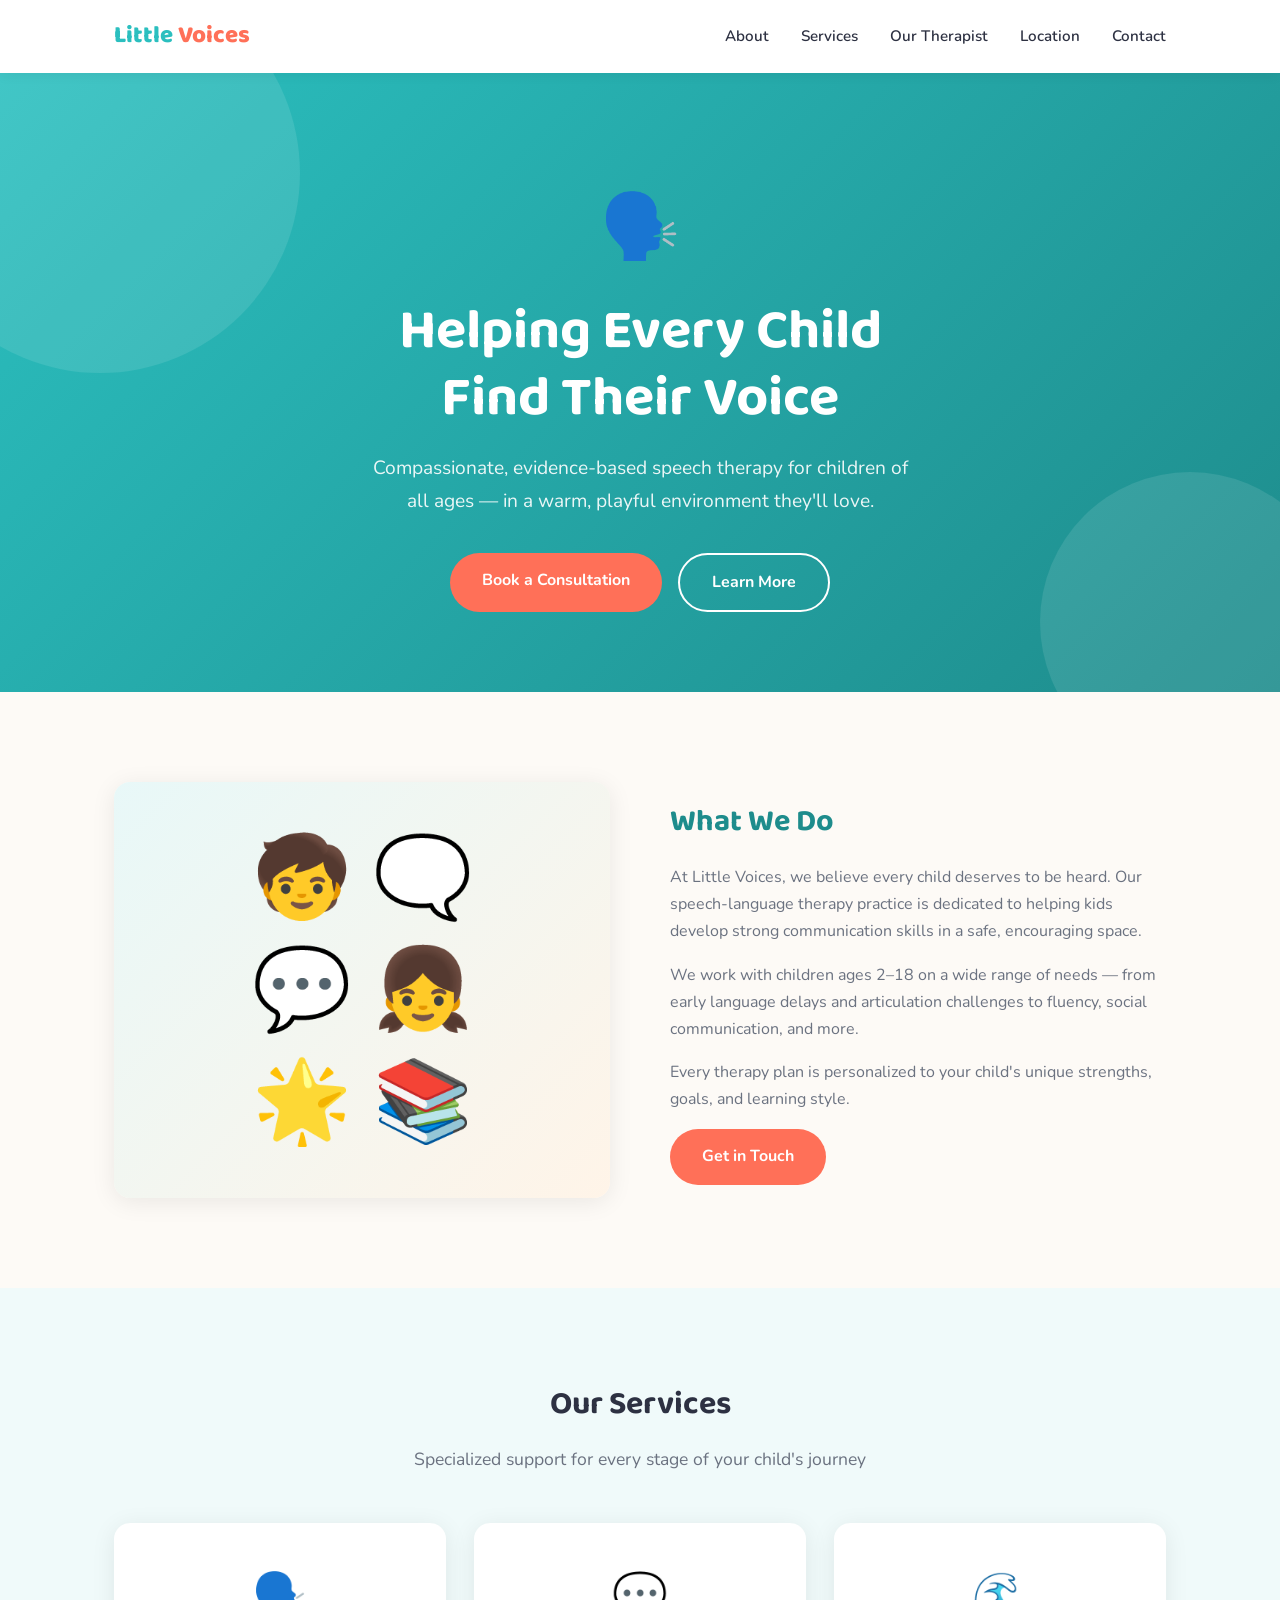
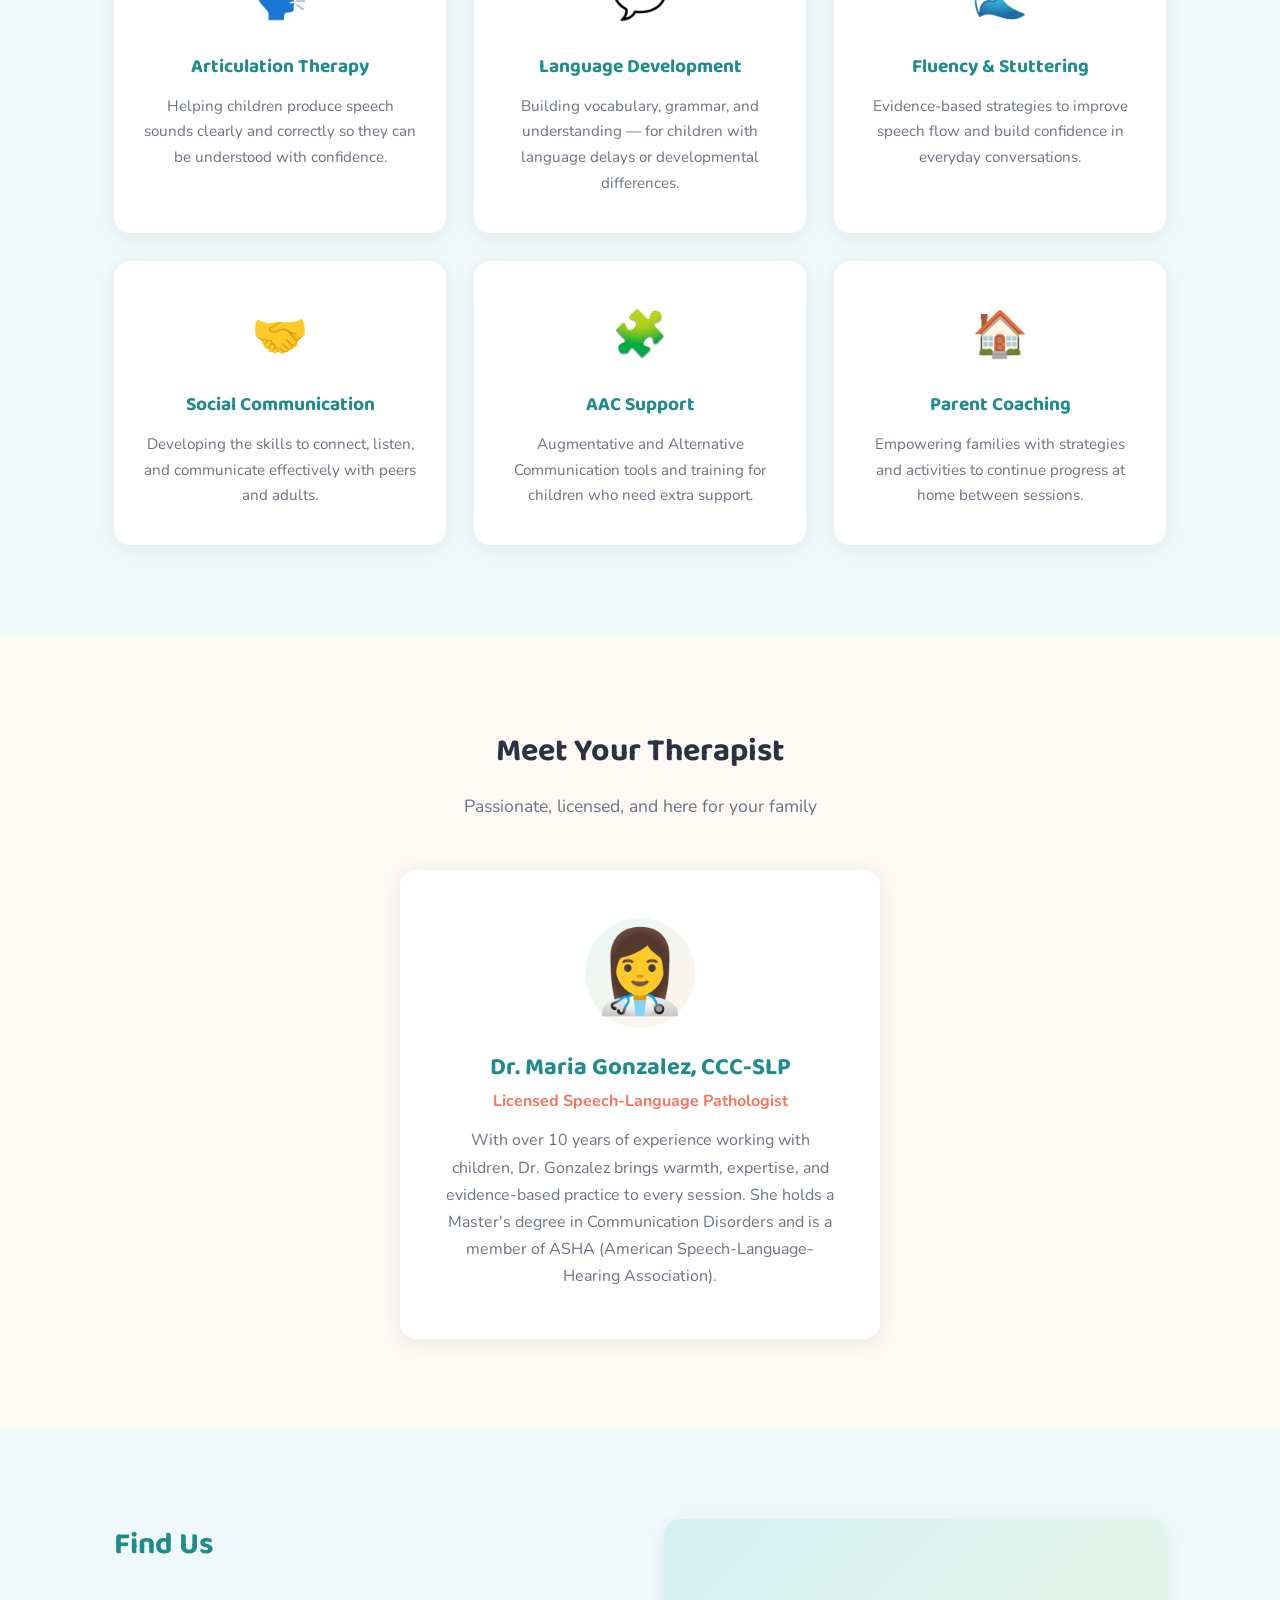
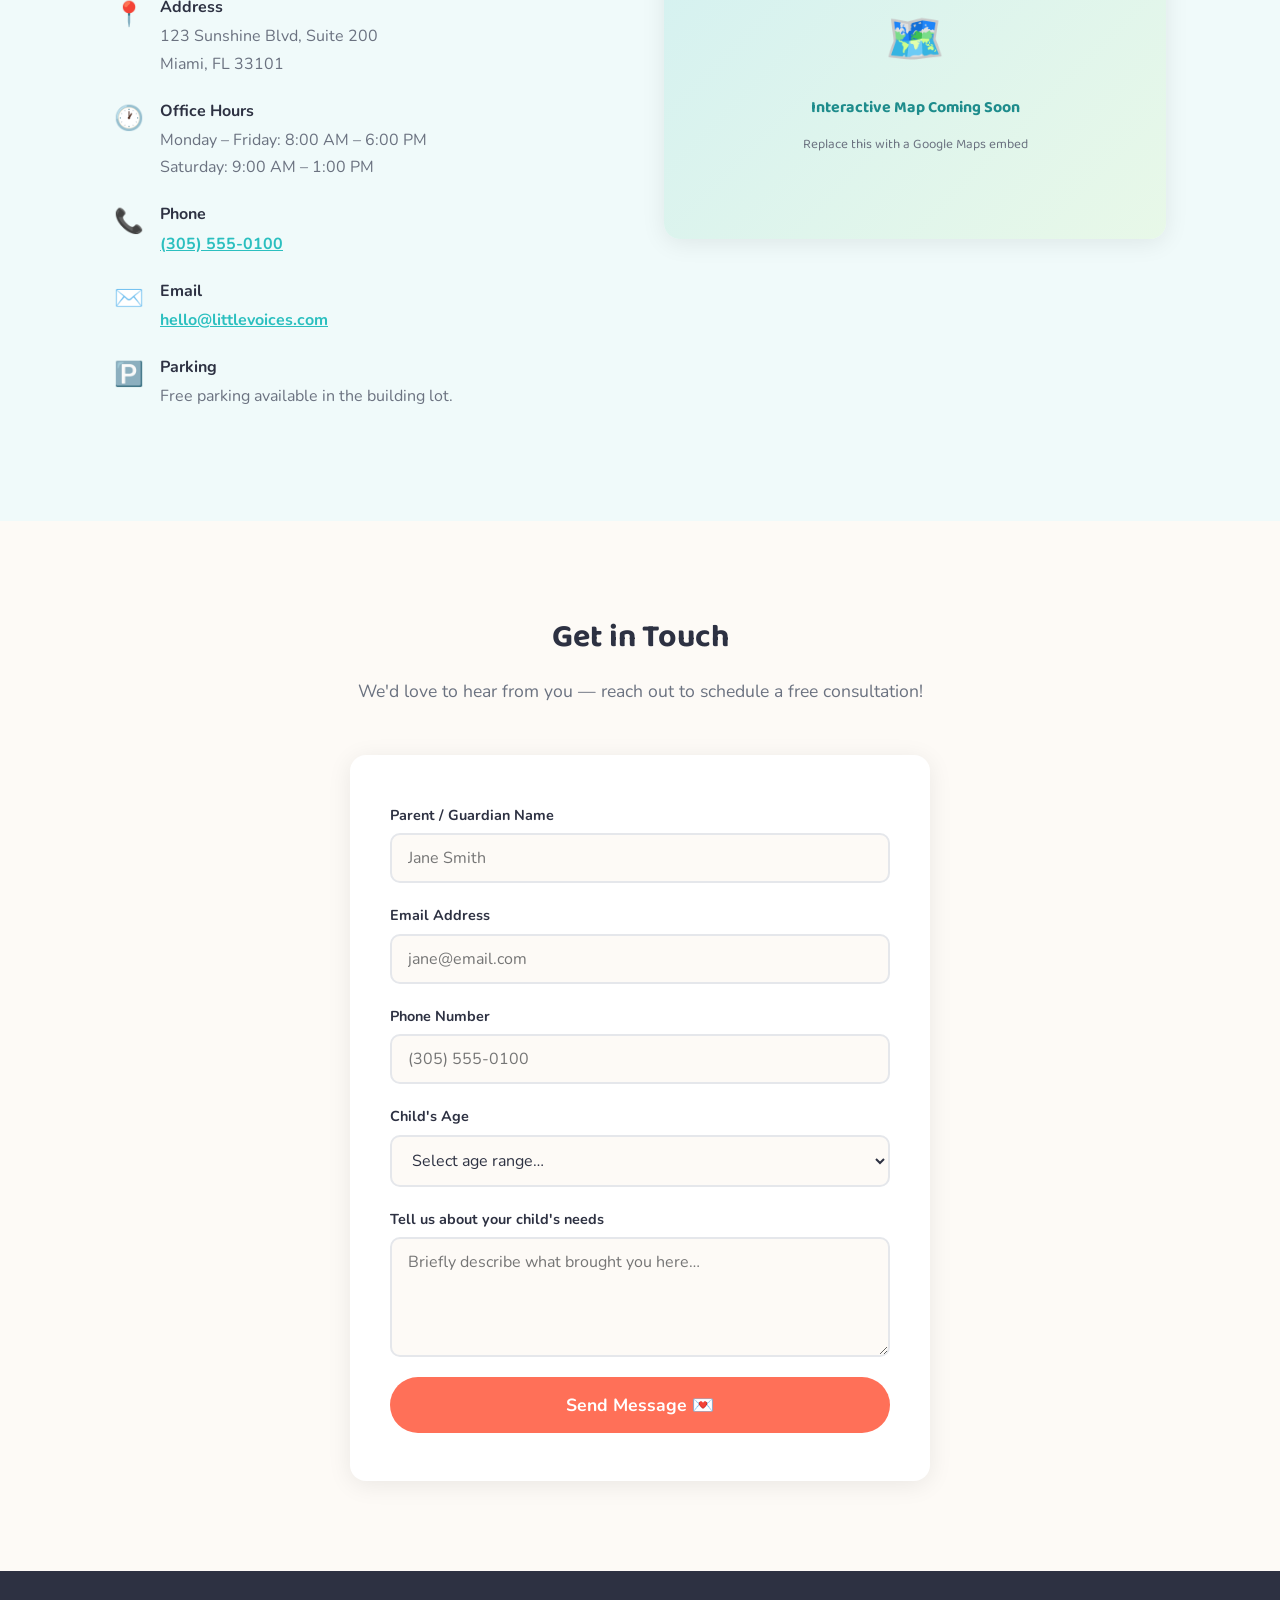
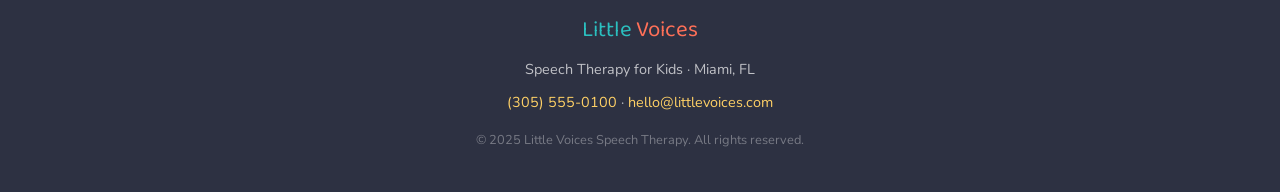
==== commit e2d89d96: "Add files via upload" ====
--- a/index.html
+++ b/index.html
@@ -1,440 +1,998 @@
 <!DOCTYPE html>
-<!-- saved from url=(0060)https://aperez2313.github.io/startherapysolutions/index.html -->
-<html lang="en"><head><meta http-equiv="Content-Type" content="text/html; charset=UTF-8">
-  
-  <meta name="viewport" content="width=device-width, initial-scale=1.0">
-  <title>Pediatric Speech &amp; OT Therapy | Miami Lakes, Hialeah | Star Therapy Solutions</title>
-  <meta name="description" content="Pediatric speech therapy and occupational therapy on-site at your child&#39;s school or daycare. Serving Miami Lakes, Hialeah &amp; Palm Springs North. Contact us today.">
-  <meta name="robots" content="index, follow">
-  <link rel="canonical" href="https://www.startherapysolutions.com/">
-  <meta property="og:type" content="website">
-  <meta property="og:title" content="Star Therapy Solutions | Pediatric Speech &amp; OT Therapy">
-  <meta property="og:description" content="On-site pediatric speech therapy and occupational therapy at your child&#39;s school or daycare in Miami Lakes, Hialeah &amp; Palm Springs North.">
-  <meta property="og:url" content="https://www.startherapysolutions.com/">
-  <meta property="og:image" content="https://www.startherapysolutions.com/image/og-preview.jpg">
-  <meta property="og:locale" content="en_US">
-  <meta name="geo.region" content="US-FL">
-  <meta name="geo.placename" content="Miami Lakes, Florida">
-  <meta name="geo.position" content="25.9066;-80.3049">
-  <meta name="ICBM" content="25.9066, -80.3049">
-
-  <script type="application/ld+json">
-  {
-    "@context": "https://schema.org",
-    "@type": ["LocalBusiness", "MedicalOrganization"],
-    "name": "Star Therapy Solutions",
-    "description": "Therapist-owned private practice providing pediatric speech therapy and occupational therapy on-site at schools and daycares in Miami-Dade County, Florida.",
-    "url": "https://www.startherapysolutions.com",
-    "telephone": "+13057786144",
-    "faxNumber": "+13052804606",
-    "email": "startherapysolutions@gmail.com",
-    "priceRange": "$$",
-    "paymentAccepted": "Medicaid, Commercial Insurance, Private Pay, Step Up for Students Grant",
-    "medicalSpecialty": ["Speech-Language Pathology", "Occupational Therapy"],
-    "areaServed": [
-      { "@type": "City", "name": "Miami Lakes", "containedIn": "Miami-Dade County" },
-      { "@type": "City", "name": "Hialeah",     "containedIn": "Miami-Dade County" },
-      { "@type": "Place","name": "Palm Springs North" },
-      { "@type": "City", "name": "Hialeah Gardens" },
-      { "@type": "County","name": "Miami-Dade County" }
-    ],
-    "serviceType": [
-      "Pediatric Speech Therapy",
-      "Pediatric Occupational Therapy",
-      "On-Site School Therapy",
-      "On-Site Daycare Therapy"
-    ],
-    "sameAs": ["https://www.instagram.com/startherapysolutions"]
-  }
-  </script>
-
-  <script type="application/ld+json">
-  {
-    "@context": "https://schema.org",
-    "@type": "FAQPage",
-    "mainEntity": [
-      {
-        "@type": "Question",
-        "name": "What areas does Star Therapy Solutions serve?",
-        "acceptedAnswer": { "@type": "Answer", "text": "Star Therapy Solutions serves schools and daycares in Miami Lakes, Hialeah, Palm Springs North, Hialeah Gardens, and surrounding Miami-Dade communities." }
-      },
-      {
-        "@type": "Question",
-        "name": "Does Star Therapy Solutions accept Medicaid or insurance?",
-        "acceptedAnswer": { "@type": "Answer", "text": "Yes. Star Therapy Solutions accepts select Medicaid plans, select commercial insurance plans, private pay, and the Step Up for Students Unique Abilities Grant when applicable. Contact us to verify your specific plan." }
-      },
-      {
-        "@type": "Question",
-        "name": "What therapy services does Star Therapy Solutions offer?",
-        "acceptedAnswer": { "@type": "Answer", "text": "Star Therapy Solutions offers pediatric speech therapy and pediatric occupational therapy. All services are provided on-site at your child's school or daycare — no clinic visits or extra travel required." }
-      },
-      {
-        "@type": "Question",
-        "name": "Where do therapy sessions take place?",
-        "acceptedAnswer": { "@type": "Answer", "text": "Therapy sessions are provided on-site at your child's school or daycare. This allows natural carryover of skills into daily classroom routines and peer interactions." }
-      },
-      {
-        "@type": "Question",
-        "name": "How do I get started with pediatric speech therapy for my child?",
-        "acceptedAnswer": { "@type": "Answer", "text": "Fill out the contact form on this page or call (305) 778-6144. We will verify availability at your child's school or daycare and walk you through next steps within 1 business day." }
-      },
-      {
-        "@type": "Question",
-        "name": "Is Star Therapy Solutions affiliated with the school district?",
-        "acceptedAnswer": { "@type": "Answer", "text": "No. Star Therapy Solutions is a private practice and is not affiliated with or employed by the school district. Services are arranged through family referral and school collaboration." }
+<!--
+  ============================================================
+  🧑‍💻 LESSON: What is DOCTYPE?
+  This tells the browser: "This is an HTML5 document."
+  Always put this at the very top of every HTML file.
+  ============================================================
+-->
+<html lang="en">
+<!--
+  🧑‍💻 LESSON: The <html> tag
+  Everything on your webpage lives inside this tag.
+  lang="en" tells browsers (and screen readers) the page is in English.
+-->
+
+<head>
+  <!--
+    🧑‍💻 LESSON: The <head> section
+    This section is NOT visible on the page.
+    It contains metadata (info ABOUT your page) and links to styles/fonts.
+  -->
+
+  <meta charset="UTF-8" />
+  <!-- charset="UTF-8" makes sure special characters (é, ñ, etc.) display correctly -->
+
+  <meta name="viewport" content="width=device-width, initial-scale=1.0" />
+  <!-- This makes your site look good on phones and tablets (responsive design) -->
+
+  <title>Little Voices Speech Therapy</title>
+  <!-- This text appears on the browser tab -->
+
+  <!-- 
+    🧑‍💻 LESSON: Google Fonts
+    We're importing two custom fonts from Google Fonts (free!):
+    - "Nunito" → a friendly, rounded font for body text
+    - "Baloo 2" → a playful font for headings
+    These are linked BEFORE our CSS so we can use them in our styles.
+  -->
+  <link rel="preconnect" href="https://fonts.googleapis.com" />
+  <link rel="preconnect" href="https://fonts.gstatic.com" crossorigin />
+  <link href="https://fonts.googleapis.com/css2?family=Baloo+2:wght@600;800&family=Nunito:wght@400;600;700&display=swap" rel="stylesheet" />
+
+  <style>
+    /*
+      ============================================================
+      🧑‍💻 LESSON: CSS (Cascading Style Sheets)
+      CSS is what makes your HTML look good.
+      The pattern is always:  selector { property: value; }
+
+      CSS LIVES here (inside <style> tags) OR in a separate .css file.
+      For small projects, keeping it in one file is fine.
+      ============================================================
+    */
+
+    /* ── CSS VARIABLES ──────────────────────────────────────────
+       Think of these like "color nicknames."
+       Define them once, use them everywhere.
+       If you want to change the brand color, you only edit ONE line!
+    ─────────────────────────────────────────────────────────── */
+    :root {
+      --teal:       #2BBFBF;
+      --teal-dark:  #1E8C8C;
+      --coral:      #FF7058;
+      --yellow:     #FFD166;
+      --bg:         #FDFAF6;
+      --text:       #2D3142;
+      --text-light: #6B7280;
+      --white:      #FFFFFF;
+      --radius:     16px;
+      --shadow:     0 4px 24px rgba(0,0,0,0.08);
+    }
+
+    /* ── RESET & BASE ───────────────────────────────────────────
+       Browsers apply their own default styles. This "reset"
+       removes inconsistencies so we start with a clean slate.
+    ─────────────────────────────────────────────────────────── */
+    *, *::before, *::after {
+      box-sizing: border-box; /* makes sizing predictable */
+      margin: 0;
+      padding: 0;
+    }
+
+    html {
+      scroll-behavior: smooth; /* smooth scrolling when clicking nav links */
+    }
+
+    body {
+      font-family: 'Nunito', sans-serif;
+      background-color: var(--bg);
+      color: var(--text);
+      line-height: 1.7; /* space between lines of text */
+    }
+
+    /* ── UTILITY CLASSES ────────────────────────────────────────
+       Small, reusable classes you can add to any element.
+    ─────────────────────────────────────────────────────────── */
+    .container {
+      max-width: 1100px;    /* page won't stretch too wide on big screens */
+      margin: 0 auto;       /* centers the container horizontally */
+      padding: 0 24px;
+    }
+
+    .section-title {
+      font-family: 'Baloo 2', cursive;
+      font-size: 2rem;
+      color: var(--text);
+      margin-bottom: 12px;
+    }
+
+    .section-subtitle {
+      color: var(--text-light);
+      font-size: 1.1rem;
+      margin-bottom: 48px;
+    }
+
+    .btn {
+      /* 
+        🧑‍💻 LESSON: The "button" style
+        display: inline-block lets us set padding/width on a link.
+        border-radius rounds the corners.
+        transition animates changes smoothly (hover effects).
+      */
+      display: inline-block;
+      padding: 14px 32px;
+      border-radius: 50px;         /* pill shape */
+      font-family: 'Nunito', sans-serif;
+      font-weight: 700;
+      font-size: 1rem;
+      text-decoration: none;
+      cursor: pointer;
+      border: none;
+      transition: transform 0.2s, box-shadow 0.2s;
+    }
+
+    .btn:hover {
+      transform: translateY(-2px);        /* lifts button slightly on hover */
+      box-shadow: 0 8px 20px rgba(0,0,0,0.15);
+    }
+
+    .btn-primary {
+      background-color: var(--coral);
+      color: var(--white);
+    }
+
+    .btn-outline {
+      background-color: transparent;
+      color: var(--white);
+      border: 2px solid var(--white);
+    }
+
+    /* ── NAVIGATION ─────────────────────────────────────────────
+       position: sticky keeps the nav visible as you scroll.
+    ─────────────────────────────────────────────────────────── */
+    nav {
+      position: sticky;
+      top: 0;
+      z-index: 100; /* stays above other content */
+      background-color: var(--white);
+      box-shadow: 0 2px 12px rgba(0,0,0,0.06);
+      padding: 16px 0;
+    }
+
+    .nav-inner {
+      display: flex;             /* places logo and links side-by-side */
+      align-items: center;
+      justify-content: space-between;
+    }
+
+    .nav-logo {
+      font-family: 'Baloo 2', cursive;
+      font-size: 1.5rem;
+      color: var(--teal);
+      text-decoration: none;
+      font-weight: 800;
+    }
+
+    .nav-logo span {
+      color: var(--coral);
+    }
+
+    .nav-links {
+      display: flex;
+      gap: 32px;          /* space between each link */
+      list-style: none;   /* removes the bullet points */
+    }
+
+    .nav-links a {
+      text-decoration: none;
+      color: var(--text);
+      font-weight: 600;
+      font-size: 0.95rem;
+      transition: color 0.2s;
+    }
+
+    .nav-links a:hover {
+      color: var(--teal);
+    }
+
+    /* Mobile nav toggle button — hidden on desktop */
+    .nav-toggle {
+      display: none;
+      background: none;
+      border: none;
+      cursor: pointer;
+      font-size: 1.6rem;
+      color: var(--text);
+    }
+
+    /* ── HERO SECTION ───────────────────────────────────────────
+       The big banner at the top of the page.
+    ─────────────────────────────────────────────────────────── */
+    .hero {
+      background: linear-gradient(135deg, var(--teal) 0%, var(--teal-dark) 100%);
+      /* 
+        🧑‍💻 LESSON: linear-gradient
+        Creates a smooth color blend. 135deg sets the angle.
+        Try changing it to 0deg (top-to-bottom) or 90deg (left-to-right)!
+      */
+      color: var(--white);
+      padding: 100px 0 80px;
+      text-align: center;
+      position: relative;
+      overflow: hidden;
+    }
+
+    /* Decorative bubble shapes in the background */
+    .hero::before,
+    .hero::after {
+      content: '';         /* ::before and ::after create invisible "ghost" elements */
+      position: absolute;
+      border-radius: 50%;
+      opacity: 0.1;
+      background: var(--white);
+    }
+
+    .hero::before {
+      width: 400px; height: 400px;
+      top: -100px; left: -100px;
+    }
+
+    .hero::after {
+      width: 300px; height: 300px;
+      bottom: -80px; right: -60px;
+    }
+
+    .hero-emoji {
+      font-size: 4rem;
+      margin-bottom: 16px;
+      display: block;
+      animation: bounce 2s infinite;  /* uses the @keyframes below */
+    }
+
+    /* 
+      🧑‍💻 LESSON: @keyframes
+      This defines a reusable animation. 
+      "bounce" moves the emoji up and down.
+    */
+    @keyframes bounce {
+      0%, 100% { transform: translateY(0); }
+      50%       { transform: translateY(-12px); }
+    }
+
+    .hero h1 {
+      font-family: 'Baloo 2', cursive;
+      font-size: clamp(2rem, 5vw, 3.5rem);
+      /* 
+        🧑‍💻 LESSON: clamp()
+        clamp(min, preferred, max) — the font is responsive!
+        It won't go below 2rem or above 3.5rem.
+      */
+      margin-bottom: 20px;
+      line-height: 1.2;
+    }
+
+    .hero p {
+      font-size: 1.2rem;
+      max-width: 560px;
+      margin: 0 auto 36px;
+      opacity: 0.9;
+    }
+
+    .hero-buttons {
+      display: flex;
+      gap: 16px;
+      justify-content: center;
+      flex-wrap: wrap;  /* buttons stack on small screens */
+    }
+
+    /* ── ABOUT SECTION ──────────────────────────────────────────*/
+    .about {
+      padding: 90px 0;
+    }
+
+    .about-grid {
+      display: grid;
+      /*
+        🧑‍💻 LESSON: CSS Grid
+        grid-template-columns defines the columns.
+        "1fr 1fr" = two equal columns.
+        gap adds space between them.
+      */
+      grid-template-columns: 1fr 1fr;
+      gap: 60px;
+      align-items: center;
+    }
+
+    .about-visual {
+      background: linear-gradient(135deg, #E8F8F8, #FFF4E8);
+      border-radius: var(--radius);
+      padding: 40px;
+      text-align: center;
+      font-size: 5rem;  /* emoji "illustration" */
+      line-height: 1.4;
+      box-shadow: var(--shadow);
+    }
+
+    .about-text h2 {
+      font-family: 'Baloo 2', cursive;
+      font-size: 1.9rem;
+      margin-bottom: 16px;
+      color: var(--teal-dark);
+    }
+
+    .about-text p {
+      color: var(--text-light);
+      margin-bottom: 16px;
+    }
+
+    /* ── SERVICES SECTION ───────────────────────────────────────*/
+    .services {
+      background-color: #F0FAFA;
+      padding: 90px 0;
+      text-align: center;
+    }
+
+    .services-grid {
+      display: grid;
+      grid-template-columns: repeat(3, 1fr); /* three equal columns */
+      gap: 28px;
+    }
+
+    .service-card {
+      background: var(--white);
+      border-radius: var(--radius);
+      padding: 36px 28px;
+      box-shadow: var(--shadow);
+      transition: transform 0.3s;
+      /*
+        🧑‍💻 LESSON: transition
+        Animates any CSS property changes over 0.3 seconds.
+        The hover effect below uses this.
+      */
+    }
+
+    .service-card:hover {
+      transform: translateY(-6px); /* card "lifts" on hover */
+    }
+
+    .service-icon {
+      font-size: 2.8rem;
+      margin-bottom: 16px;
+    }
+
+    .service-card h3 {
+      font-family: 'Baloo 2', cursive;
+      font-size: 1.2rem;
+      margin-bottom: 10px;
+      color: var(--teal-dark);
+    }
+
+    .service-card p {
+      color: var(--text-light);
+      font-size: 0.95rem;
+    }
+
+    /* ── TEAM / THERAPIST SECTION ───────────────────────────────*/
+    .team {
+      padding: 90px 0;
+      text-align: center;
+    }
+
+    .therapist-card {
+      max-width: 480px;
+      margin: 0 auto;
+      background: var(--white);
+      border-radius: var(--radius);
+      padding: 48px 40px;
+      box-shadow: var(--shadow);
+    }
+
+    .therapist-avatar {
+      font-size: 5rem;
+      background: linear-gradient(135deg, #E8F8F8, #FFF4E8);
+      width: 110px;
+      height: 110px;
+      border-radius: 50%;        /* makes it a circle */
+      display: flex;
+      align-items: center;
+      justify-content: center;
+      margin: 0 auto 20px;
+    }
+
+    .therapist-card h3 {
+      font-family: 'Baloo 2', cursive;
+      font-size: 1.5rem;
+      color: var(--teal-dark);
+    }
+
+    .therapist-card .title {
+      color: var(--coral);
+      font-weight: 700;
+      margin-bottom: 12px;
+    }
+
+    .therapist-card p {
+      color: var(--text-light);
+    }
+
+    /* ── LOCATION SECTION ───────────────────────────────────────*/
+    .location {
+      background: #F0FAFA;
+      padding: 90px 0;
+    }
+
+    .location-grid {
+      display: grid;
+      grid-template-columns: 1fr 1fr;
+      gap: 48px;
+      align-items: start;
+    }
+
+    .location-info h2 {
+      font-family: 'Baloo 2', cursive;
+      font-size: 1.9rem;
+      color: var(--teal-dark);
+      margin-bottom: 24px;
+    }
+
+    .info-item {
+      display: flex;
+      gap: 16px;
+      margin-bottom: 20px;
+      align-items: flex-start;
+    }
+
+    .info-icon {
+      font-size: 1.5rem;
+      flex-shrink: 0;  /* prevents icon from shrinking */
+    }
+
+    .info-item h4 {
+      font-weight: 700;
+      margin-bottom: 2px;
+    }
+
+    .info-item p {
+      color: var(--text-light);
+    }
+
+    /* Map placeholder (replace with a real embedded Google Map) */
+    .map-placeholder {
+      background: linear-gradient(135deg, #d4f1f1, #e8f8e8);
+      border-radius: var(--radius);
+      height: 320px;
+      display: flex;
+      flex-direction: column;
+      align-items: center;
+      justify-content: center;
+      font-size: 3rem;
+      gap: 12px;
+      color: var(--teal-dark);
+      font-family: 'Baloo 2', cursive;
+      font-size: 1rem;
+      box-shadow: var(--shadow);
+    }
+
+    .map-placeholder .map-emoji {
+      font-size: 3rem;
+    }
+
+    /* ── CONTACT SECTION ────────────────────────────────────────*/
+    .contact {
+      padding: 90px 0;
+      text-align: center;
+    }
+
+    .contact-form {
+      max-width: 580px;
+      margin: 0 auto;
+      background: var(--white);
+      border-radius: var(--radius);
+      padding: 48px 40px;
+      box-shadow: var(--shadow);
+      text-align: left;
+    }
+
+    /*
+      🧑‍💻 LESSON: Form Styling
+      label + input pairs are a core HTML pattern.
+      We use flexbox (flex-direction: column) to stack them vertically.
+    */
+    .form-group {
+      display: flex;
+      flex-direction: column;
+      margin-bottom: 20px;
+    }
+
+    .form-group label {
+      font-weight: 700;
+      margin-bottom: 6px;
+      font-size: 0.9rem;
+    }
+
+    .form-group input,
+    .form-group textarea,
+    .form-group select {
+      padding: 12px 16px;
+      border: 2px solid #E5E7EB;
+      border-radius: 10px;
+      font-family: 'Nunito', sans-serif;
+      font-size: 1rem;
+      color: var(--text);
+      transition: border-color 0.2s;
+      background: var(--bg);
+    }
+
+    .form-group input:focus,
+    .form-group textarea:focus,
+    .form-group select:focus {
+      outline: none;            /* removes default browser outline */
+      border-color: var(--teal);  /* teal border when active */
+    }
+
+    .form-group textarea {
+      resize: vertical;   /* user can resize height only */
+      min-height: 120px;
+    }
+
+    .form-submit {
+      width: 100%;
+      padding: 16px;
+      font-size: 1.1rem;
+    }
+
+    /* ── SUCCESS MESSAGE (hidden by default) ────────────────────*/
+    .success-msg {
+      display: none;           /* hidden until form submits */
+      text-align: center;
+      padding: 24px;
+      background: #E8F8F0;
+      border-radius: 12px;
+      color: #1A7A4A;
+      font-weight: 700;
+      margin-top: 16px;
+    }
+
+    /* ── FOOTER ─────────────────────────────────────────────────*/
+    footer {
+      background: var(--text);
+      color: rgba(255,255,255,0.7);
+      text-align: center;
+      padding: 40px 24px;
+    }
+
+    footer .footer-logo {
+      font-family: 'Baloo 2', cursive;
+      font-size: 1.4rem;
+      color: var(--teal);
+      margin-bottom: 8px;
+    }
+
+    footer .footer-logo span { color: var(--coral); }
+
+    footer p { font-size: 0.9rem; }
+
+    footer a {
+      color: var(--yellow);
+      text-decoration: none;
+    }
+
+    /* ── RESPONSIVE (MOBILE) ────────────────────────────────────
+       🧑‍💻 LESSON: Media Queries
+       @media screen rules apply ONLY when the screen is smaller
+       than the specified width (max-width: 768px = tablet/phone).
+       This is how you make a "responsive" website.
+    ─────────────────────────────────────────────────────────── */
+    @media screen and (max-width: 768px) {
+      .about-grid,
+      .location-grid {
+        grid-template-columns: 1fr; /* stacks into one column on mobile */
       }
-    ]
-  }
-  </script>
-
-  <link rel="stylesheet" href="./Pediatric Speech &amp; OT Therapy _ Miami Lakes, Hialeah _ Star Therapy Solutions_files/styles.css">
-  <link rel="icon" href="https://aperez2313.github.io/startherapysolutions/favicon.ico" type="image/x-icon">
+
+      .services-grid {
+        grid-template-columns: 1fr;
+      }
+
+      .nav-links {
+        display: none;          /* hide nav links on mobile */
+        flex-direction: column;
+        position: absolute;
+        top: 100%;
+        left: 0; right: 0;
+        background: var(--white);
+        padding: 16px 24px;
+        box-shadow: 0 8px 20px rgba(0,0,0,0.1);
+        gap: 16px;
+      }
+
+      .nav-links.open {
+        display: flex;          /* JavaScript will add/remove "open" class */
+      }
+
+      .nav-toggle {
+        display: block;         /* show hamburger icon on mobile */
+      }
+
+      nav { position: relative; }
+
+      .contact-form {
+        padding: 32px 24px;
+      }
+    }
+
+  </style>
 </head>
 
 <body>
 
-  <!-- ═══════════════════════════════════════ NAVIGATION -->
-  <nav aria-label="Main navigation">
-    <div class="nav-inner">
-      <a class="nav-logo" href="https://aperez2313.github.io/startherapysolutions/index.html">Star Therapy Solutions</a>
-      <button id="navToggle" aria-label="Open navigation menu">☰</button>
-      <ul id="navLinks" role="list">
-        <li><a href="https://aperez2313.github.io/startherapysolutions/index.html#about">About</a></li>
-        <li><a href="https://aperez2313.github.io/startherapysolutions/services.html">Services</a></li>
-        <li><a href="https://aperez2313.github.io/startherapysolutions/index.html#areas">Areas We Serve</a></li>
-        <li><a href="https://aperez2313.github.io/startherapysolutions/index.html#insurance">Insurance</a></li>
-        <li><a href="https://aperez2313.github.io/startherapysolutions/team.html">Team</a></li>
-        <li><a href="https://aperez2313.github.io/startherapysolutions/faq.html">FAQ</a></li>
-        <li><a href="https://aperez2313.github.io/startherapysolutions/index.html#contact" class="nav-cta">Contact</a></li>
+  <!-- ============================================================
+    🧑‍💻 LESSON: HTML STRUCTURE
+    Think of HTML like building blocks:
+    - <nav>    = the navigation bar
+    - <header> / <section> = major content areas
+    - <footer> = the bottom of the page
+
+    We use id="..." so nav links can jump to each section.
+  ============================================================ -->
+
+  <!-- NAVIGATION BAR -->
+  <nav>
+    <div class="container nav-inner">
+      <a href="#home" class="nav-logo">Little <span>Voices</span></a>
+
+      <!-- Hamburger button (visible on mobile only) -->
+      <button class="nav-toggle" id="navToggle" aria-label="Open menu">☰</button>
+
+      <ul class="nav-links" id="navLinks">
+        <li><a href="#about">About</a></li>
+        <li><a href="#services">Services</a></li>
+        <li><a href="#team">Our Therapist</a></li>
+        <li><a href="#location">Location</a></li>
+        <li><a href="#contact">Contact</a></li>
       </ul>
     </div>
   </nav>
 
-
-  <!-- ═══════════════════════════════════════ HERO -->
-  <header id="home">
-    <svg style="width:420px;height:auto;max-width:90vw;display:block;margin-bottom:8px;filter:drop-shadow(0 8px 32px rgba(61,53,53,0.16));" xmlns="http://www.w3.org/2000/svg" xmlns:xlink="http://www.w3.org/1999/xlink" width="1366" zoomAndPan="magnify" viewBox="0 0 1024.5 576" height="768" preserveAspectRatio="xMidYMid meet" version="1.0"><defs><g></g><clippath id="f672ea8fd5"><path d="M 342 0.71875 L 660 0.71875 L 660 150 L 342 150 Z M 342 0.71875 " clip-rule="nonzero"></path></clippath><clippath id="577bb37ea9"><path d="M 0.273438 153 L 1006.34375 153 L 1006.34375 263.148438 L 0.273438 263.148438 Z M 0.273438 153 " clip-rule="nonzero"></path></clippath><clippath id="3f2aaea64b"><rect x="0" width="1007" y="0" height="111"></rect></clippath><clippath id="bd6e9ed2f3"><rect x="0" width="1007" y="0" height="264"></rect></clippath></defs><g transform="matrix(1, 0, 0, 1, 11, 128)"><g clip-path="url(#bd6e9ed2f3)"><g clip-path="url(#f672ea8fd5)"><path fill="#89683a" d="M 465.558594 41.449219 C 463.648438 42.070312 461.738281 42.691406 459.828125 43.3125 C 459.582031 43.277344 459.316406 43.316406 459.042969 43.457031 C 458.851562 43.554688 458.660156 43.65625 458.46875 43.753906 C 458.136719 43.863281 457.804688 43.96875 457.472656 44.078125 C 456.914062 43.597656 455.941406 43.507812 455.394531 44.296875 C 455.261719 44.492188 455.128906 44.6875 454.996094 44.882812 C 451.226562 46.105469 447.453125 47.328125 443.683594 48.558594 C 443.644531 48.570312 443.609375 48.582031 443.574219 48.59375 C 443.105469 47.875 441.949219 47.625 441.34375 48.589844 C 441.148438 48.894531 440.957031 49.203125 440.765625 49.511719 C 435.421875 51.253906 430.078125 52.992188 424.757812 54.792969 C 421.589844 48.636719 418.152344 42.601562 414.859375 36.511719 C 413.570312 34.125 412.019531 31.863281 410.585938 29.558594 C 408.835938 26.742188 407.089844 23.929688 405.339844 21.113281 C 405.3125 21.03125 405.285156 20.945312 405.257812 20.859375 C 405.175781 20.605469 405.003906 20.402344 404.796875 20.246094 C 404.257812 19.378906 403.722656 18.515625 403.183594 17.648438 C 403.015625 17.382812 402.851562 17.117188 402.6875 16.851562 C 401.941406 15.652344 400.394531 16.277344 400.238281 17.511719 C 399.230469 25.324219 398.03125 33.132812 397.285156 40.976562 C 396.558594 48.640625 395.859375 56.304688 395.003906 63.957031 C 394.886719 64.03125 394.777344 64.132812 394.679688 64.253906 C 394.503906 64.296875 394.328125 64.335938 394.152344 64.378906 C 392.296875 64.847656 390.441406 65.320312 388.585938 65.792969 C 388.300781 65.742188 387.992188 65.804688 387.695312 66.015625 C 381.261719 67.644531 374.824219 69.277344 368.390625 70.914062 C 360.320312 72.96875 352.273438 75.113281 344.214844 77.234375 C 343.835938 77.332031 343.457031 77.433594 343.078125 77.53125 C 341.789062 77.871094 341.867188 79.691406 343.078125 80.066406 C 345.5 80.816406 347.925781 81.5625 350.347656 82.3125 C 350.34375 82.480469 350.335938 82.644531 350.332031 82.8125 C 350.28125 84.308594 352.523438 84.582031 352.914062 83.164062 C 352.917969 83.144531 352.925781 83.125 352.929688 83.105469 C 356.820312 84.308594 360.714844 85.511719 364.601562 86.730469 C 367.1875 87.542969 369.777344 88.339844 372.367188 89.144531 C 372.410156 89.167969 372.449219 89.199219 372.496094 89.21875 C 373.332031 89.597656 374.164062 89.972656 374.996094 90.347656 C 374.332031 91.578125 376.140625 93.019531 377.09375 91.875 C 377.210938 91.734375 377.328125 91.59375 377.445312 91.453125 C 379.261719 92.273438 381.078125 93.09375 382.894531 93.910156 C 384.800781 94.773438 386.707031 95.632812 388.613281 96.492188 C 389.621094 96.949219 390.53125 97.175781 391.628906 97.394531 C 391.777344 97.421875 391.921875 97.453125 392.070312 97.480469 C 391.636719 105.523438 391.09375 113.554688 390.523438 121.59375 C 389.921875 130.152344 389.542969 138.726562 389.09375 147.292969 C 389.070312 147.707031 389.046875 148.121094 389.027344 148.535156 C 388.960938 149.804688 390.914062 150.375 391.476562 149.199219 C 393.445312 145.097656 395.414062 140.996094 397.386719 136.890625 C 398.828125 133.886719 400.136719 130.773438 401.835938 127.898438 C 406.1875 120.53125 410.363281 113.058594 415.171875 105.976562 C 415.429688 105.601562 415.683594 105.226562 415.9375 104.851562 C 422.871094 107.40625 429.804688 109.96875 436.730469 112.542969 C 444.367188 115.378906 452.046875 118.09375 459.710938 120.84375 C 460.09375 120.980469 460.472656 121.117188 460.855469 121.253906 C 462.449219 121.828125 463.136719 119.289062 461.554688 118.71875 C 459.710938 118.058594 457.871094 117.402344 456.027344 116.746094 C 455.519531 115.769531 455.007812 114.796875 454.5 113.820312 C 454.464844 113.714844 454.417969 113.605469 454.351562 113.5 C 454.335938 113.472656 454.320312 113.449219 454.304688 113.421875 C 454.273438 113.359375 454.234375 113.300781 454.195312 113.238281 C 451.316406 107.742188 448.414062 102.253906 445.609375 96.722656 C 442.3125 90.226562 439.1875 83.640625 435.964844 77.105469 C 435.980469 77.085938 435.996094 77.0625 436.015625 77.039062 C 436.476562 76.433594 436.9375 75.824219 437.398438 75.214844 C 437.433594 75.167969 437.453125 75.140625 437.472656 75.113281 C 437.503906 75.085938 437.554688 75.039062 437.664062 74.925781 C 441.351562 71.199219 444.894531 67.320312 448.503906 63.523438 C 454.429688 57.289062 460.195312 50.90625 466 44.5625 C 466.28125 44.257812 466.558594 43.953125 466.835938 43.648438 C 467.675781 42.730469 466.871094 41.023438 465.558594 41.449219 Z M 416.785156 57.558594 C 416.523438 57.652344 416.261719 57.742188 416 57.835938 C 415.742188 57.09375 415.484375 56.347656 415.226562 55.601562 C 415.746094 56.253906 416.265625 56.90625 416.785156 57.558594 Z M 405.421875 50.777344 C 405.640625 51.761719 405.832031 52.75 406.027344 53.734375 C 405.664062 52.535156 405.304688 51.335938 404.941406 50.132812 C 404.695312 49.316406 404.449219 48.5 404.203125 47.683594 C 404.265625 47.140625 404.324219 46.597656 404.382812 46.054688 C 404.730469 47.628906 405.078125 49.203125 405.421875 50.777344 Z M 409.019531 55.492188 C 408.671875 53.453125 408.257812 51.421875 407.824219 49.398438 C 408.832031 52.777344 409.378906 56.296875 410.109375 59.753906 C 410.121094 59.808594 410.132812 59.867188 410.144531 59.921875 C 410.03125 59.960938 409.917969 60.003906 409.800781 60.042969 C 409.542969 58.523438 409.28125 57.007812 409.019531 55.492188 Z M 415.984375 73.671875 C 417.21875 72.953125 418.453125 72.234375 419.6875 71.515625 C 418.121094 73.558594 416.554688 75.605469 414.988281 77.648438 C 415.089844 76.644531 415.1875 75.636719 415.289062 74.628906 C 415.523438 74.308594 415.753906 73.988281 415.984375 73.671875 Z M 411.351562 80.914062 C 411.554688 81.144531 411.757812 81.371094 411.960938 81.601562 C 411.8125 81.796875 411.664062 81.988281 411.515625 82.179688 C 411.464844 82.246094 411.414062 82.3125 411.363281 82.378906 C 411.351562 82.394531 411.335938 82.40625 411.316406 82.429688 C 410.464844 83.335938 409.675781 84.308594 408.878906 85.269531 C 409.703125 83.820312 410.527344 82.367188 411.351562 80.914062 Z M 421.003906 79.546875 C 420.925781 79.460938 420.84375 79.386719 420.761719 79.328125 C 420.882812 79.023438 421.003906 78.71875 421.125 78.417969 C 421.632812 77.648438 422.140625 76.882812 422.648438 76.113281 C 423.75 74.453125 424.949219 72.828125 425.960938 71.109375 C 425.984375 71.074219 426.007812 71.039062 426.027344 71.007812 C 426.0625 70.960938 426.101562 70.914062 426.136719 70.867188 C 426.238281 70.738281 426.34375 70.605469 426.445312 70.476562 C 426.46875 70.597656 426.492188 70.71875 426.515625 70.839844 C 424.683594 73.746094 422.851562 76.652344 421.003906 79.546875 Z M 421.652344 66.679688 C 421.28125 66.867188 420.910156 67.050781 420.542969 67.238281 C 420.648438 66.75 420.390625 66.25 419.988281 65.941406 C 420.019531 65.886719 420.050781 65.832031 420.082031 65.78125 C 420.148438 65.671875 420.210938 65.5625 420.273438 65.453125 C 420.738281 65.269531 421.203125 65.089844 421.667969 64.910156 C 421.054688 65.417969 421.179688 66.191406 421.652344 66.679688 Z M 408.6875 89.679688 C 408.546875 89.894531 408.402344 90.113281 408.257812 90.328125 C 408.261719 90.277344 408.261719 90.226562 408.265625 90.175781 C 408.40625 90.011719 408.546875 89.84375 408.6875 89.679688 Z M 413.167969 69.601562 C 412.859375 69.816406 412.550781 70.03125 412.242188 70.246094 C 412.046875 70.285156 411.855469 70.320312 411.660156 70.355469 C 411.910156 69.929688 412.15625 69.503906 412.40625 69.078125 C 412.695312 68.910156 412.984375 68.738281 413.273438 68.570312 C 413.238281 68.914062 413.203125 69.257812 413.167969 69.601562 Z M 403.011719 60.472656 C 402.980469 60.699219 402.945312 60.925781 402.914062 61.15625 C 402.941406 60.90625 402.96875 60.65625 402.996094 60.410156 C 403 60.429688 403.007812 60.449219 403.011719 60.472656 Z M 402.953125 96.289062 C 402.824219 96.554688 402.695312 96.820312 402.566406 97.089844 C 402.488281 97.058594 402.414062 97.03125 402.335938 97.003906 C 402.542969 96.765625 402.75 96.527344 402.953125 96.289062 Z M 401.320312 99.421875 C 401.351562 99.433594 401.382812 99.445312 401.410156 99.457031 C 401.253906 99.78125 401.09375 100.105469 400.9375 100.429688 C 401.066406 100.09375 401.195312 99.757812 401.320312 99.421875 Z M 422.421875 95.300781 C 423.324219 96.148438 424.226562 96.996094 425.132812 97.839844 C 425.21875 97.960938 425.304688 98.078125 425.390625 98.195312 C 425.460938 98.292969 425.53125 98.386719 425.597656 98.484375 C 424.3125 97.757812 423.027344 97.03125 421.738281 96.304688 C 421.96875 95.972656 422.195312 95.636719 422.421875 95.300781 Z M 389.894531 88.035156 C 389.765625 87.996094 389.640625 87.960938 389.511719 87.921875 C 390.238281 86.941406 390.96875 85.960938 391.695312 84.980469 C 391.09375 86 390.496094 87.015625 389.894531 88.035156 Z M 412.714844 59.015625 C 412.484375 57.875 412.257812 56.734375 412.027344 55.59375 C 412.4375 56.667969 412.847656 57.746094 413.261719 58.820312 C 413.078125 58.886719 412.898438 58.953125 412.714844 59.015625 Z M 407.003906 107.769531 C 407.710938 105.953125 408.417969 104.136719 409.121094 102.324219 C 409.550781 102.480469 409.976562 102.640625 410.402344 102.796875 C 410.398438 102.804688 410.394531 102.8125 410.390625 102.816406 C 409.261719 104.46875 408.132812 106.117188 407.003906 107.769531 Z M 430.90625 89.605469 C 430.261719 88.5 429.617188 87.398438 428.972656 86.292969 C 429.25 85.941406 429.519531 85.585938 429.796875 85.230469 C 431.824219 88.589844 433.855469 91.953125 435.886719 95.316406 C 435.019531 94.347656 434.105469 93.429688 433.199219 92.488281 C 432.675781 91.9375 432.152344 91.390625 431.625 90.84375 C 431.386719 90.429688 431.148438 90.015625 430.90625 89.605469 Z M 439.019531 66.132812 C 439.8125 64.832031 440.601562 63.53125 441.394531 62.226562 C 441.539062 62.382812 441.710938 62.503906 441.90625 62.566406 C 440.953125 64.277344 439.976562 65.976562 438.8125 67.546875 C 437.78125 68.929688 436.75 70.3125 435.71875 71.691406 C 436.816406 69.835938 437.902344 67.972656 439.019531 66.132812 Z M 403.890625 31.457031 C 403.867188 31.390625 403.839844 31.324219 403.816406 31.253906 C 403.78125 31.164062 403.738281 31.082031 403.691406 31.003906 C 403.707031 30.910156 403.722656 30.820312 403.738281 30.726562 C 403.828125 30.976562 403.914062 31.230469 404.003906 31.484375 C 403.96875 31.472656 403.929688 31.464844 403.890625 31.457031 Z M 403.792969 43.371094 C 403.449219 43.234375 403.042969 43.210938 402.699219 43.332031 C 402.726562 43.109375 402.753906 42.890625 402.78125 42.667969 C 402.855469 42.0625 402.460938 41.652344 401.957031 41.476562 C 402.160156 40.253906 402.363281 39.027344 402.566406 37.800781 C 402.976562 39.65625 403.382812 41.515625 403.792969 43.371094 Z M 387.0625 86.027344 C 386.867188 86.386719 386.671875 86.746094 386.476562 87.101562 C 386.234375 87.042969 385.992188 86.976562 385.75 86.921875 C 386.851562 85.398438 387.957031 83.871094 389.0625 82.347656 C 388.394531 83.574219 387.726562 84.800781 387.0625 86.027344 Z M 394.941406 92.886719 C 395.085938 92.75 395.1875 92.574219 395.257812 92.375 C 396.367188 92.367188 396.859375 90.914062 396.15625 90.15625 C 396.265625 90.011719 396.375 89.867188 396.484375 89.71875 C 396.773438 89.992188 397.210938 90.125 397.628906 90.097656 C 397.617188 90.238281 397.605469 90.375 397.59375 90.515625 C 397.152344 91.351562 396.710938 92.191406 396.265625 93.027344 C 396.066406 93.210938 395.917969 93.464844 395.863281 93.785156 C 395.765625 93.972656 395.667969 94.160156 395.570312 94.34375 C 395.339844 94.226562 395.113281 94.105469 394.886719 93.984375 C 394.90625 93.621094 394.921875 93.253906 394.941406 92.886719 Z M 394.199219 70.789062 C 394.054688 70.988281 393.910156 71.1875 393.765625 71.386719 C 393.921875 71.101562 394.074219 70.816406 394.230469 70.53125 C 394.21875 70.617188 394.207031 70.703125 394.199219 70.789062 Z M 378.585938 84.527344 C 378.117188 84.347656 377.648438 84.171875 377.183594 83.992188 C 378.863281 82.207031 380.542969 80.421875 382.222656 78.640625 C 381.011719 80.601562 379.796875 82.5625 378.585938 84.527344 Z M 397.757812 126.992188 C 397.761719 126.980469 397.769531 126.972656 397.773438 126.960938 C 398.679688 124.171875 399.582031 121.382812 400.488281 118.59375 C 400.628906 118.796875 400.84375 118.953125 401.089844 119.046875 C 401.28125 119.179688 401.507812 119.261719 401.738281 119.289062 C 400.390625 121.910156 399.042969 124.53125 397.710938 127.15625 C 397.726562 127.101562 397.742188 127.046875 397.757812 126.992188 Z M 417.113281 98.265625 C 417.136719 98.277344 417.160156 98.292969 417.1875 98.308594 C 416.929688 98.695312 416.667969 99.078125 416.410156 99.464844 C 416.644531 99.066406 416.878906 98.664062 417.113281 98.265625 Z M 428.640625 96.117188 C 428.59375 96.011719 428.546875 95.910156 428.496094 95.804688 C 428.519531 95.835938 428.539062 95.871094 428.5625 95.902344 C 428.664062 96.0625 428.769531 96.226562 428.875 96.386719 C 428.796875 96.296875 428.71875 96.207031 428.640625 96.117188 Z M 442.558594 51.957031 C 442.5625 51.953125 442.5625 51.949219 442.566406 51.945312 C 442.601562 51.929688 442.609375 51.933594 442.558594 51.957031 Z M 383.402344 84.96875 C 383.195312 85.351562 382.988281 85.734375 382.78125 86.117188 C 382.558594 86.03125 382.335938 85.949219 382.117188 85.863281 C 382.878906 84.953125 383.640625 84.042969 384.402344 83.128906 C 384.066406 83.742188 383.734375 84.355469 383.402344 84.96875 Z M 374.78125 82.332031 C 374.613281 82.546875 374.445312 82.757812 374.277344 82.972656 C 374.214844 82.953125 374.152344 82.933594 374.089844 82.914062 C 374.421875 82.589844 374.753906 82.265625 375.089844 81.941406 C 374.984375 82.070312 374.882812 82.203125 374.78125 82.332031 Z M 366.722656 81.320312 C 366.632812 81.300781 366.539062 81.28125 366.449219 81.261719 C 366.78125 80.96875 367.117188 80.675781 367.449219 80.378906 C 367.207031 80.691406 366.964844 81.007812 366.722656 81.320312 Z M 359.765625 79.871094 C 359.675781 79.855469 359.585938 79.835938 359.496094 79.816406 C 359.660156 79.710938 359.820312 79.605469 359.984375 79.5 C 359.910156 79.625 359.839844 79.746094 359.765625 79.871094 Z M 419.453125 99.671875 C 421.503906 100.898438 423.554688 102.128906 425.601562 103.359375 C 423.222656 102.613281 420.847656 101.867188 418.464844 101.125 C 418.796875 100.640625 419.125 100.15625 419.453125 99.671875 Z M 434.769531 101.847656 C 433.65625 100.710938 432.457031 99.667969 431.234375 98.648438 C 431.855469 98.566406 432.421875 98.078125 432.449219 97.457031 C 432.488281 97.523438 432.523438 97.585938 432.5625 97.648438 C 433.597656 99.425781 434.691406 101.167969 435.800781 102.898438 C 435.457031 102.546875 435.113281 102.199219 434.769531 101.847656 Z M 433.105469 80.882812 C 433.121094 80.863281 433.132812 80.84375 433.148438 80.824219 C 433.199219 80.941406 433.246094 81.054688 433.296875 81.167969 C 433.230469 81.074219 433.167969 80.976562 433.105469 80.882812 Z M 442.574219 51.929688 C 442.625 51.832031 442.671875 51.738281 442.722656 51.640625 C 443.078125 51.523438 443.429688 51.410156 443.78125 51.292969 C 443.371094 51.492188 442.964844 51.703125 442.574219 51.929688 Z M 435.542969 54.78125 C 435.210938 54.914062 434.882812 55.046875 434.550781 55.179688 C 434.5625 54.886719 434.453125 54.625 434.265625 54.414062 C 434.976562 54.179688 435.683594 53.945312 436.394531 53.710938 C 436.109375 54.066406 435.828125 54.425781 435.542969 54.78125 Z M 430.707031 56.394531 C 430.726562 56.132812 430.671875 55.871094 430.558594 55.644531 C 430.855469 55.546875 431.15625 55.445312 431.453125 55.347656 C 431.203125 55.695312 430.957031 56.046875 430.707031 56.394531 Z M 402.59375 21.636719 C 402.1875 24.082031 401.78125 26.527344 401.378906 28.972656 C 401.707031 26.414062 402.042969 23.851562 402.375 21.289062 C 402.449219 21.40625 402.519531 21.519531 402.59375 21.636719 Z M 389.582031 71.730469 C 390.152344 70.808594 390.722656 69.882812 391.292969 68.960938 C 391.539062 68.558594 391.523438 68.144531 391.359375 67.796875 C 391.71875 67.707031 392.078125 67.617188 392.4375 67.527344 C 391.484375 68.925781 390.535156 70.328125 389.582031 71.730469 Z M 379.816406 73.664062 C 379.910156 73.535156 380.007812 73.40625 380.101562 73.277344 C 380.578125 72.636719 381.050781 72 381.527344 71.359375 C 381.808594 70.976562 381.820312 70.585938 381.667969 70.253906 C 382.410156 70.066406 383.152344 69.878906 383.894531 69.691406 C 382.535156 71.015625 381.175781 72.339844 379.816406 73.664062 Z M 377.605469 71.53125 C 377.679688 71.4375 377.753906 71.339844 377.824219 71.246094 C 377.832031 71.242188 377.832031 71.234375 377.835938 71.230469 C 377.875 71.21875 377.914062 71.210938 377.953125 71.199219 C 377.839844 71.308594 377.722656 71.421875 377.605469 71.53125 Z M 370.839844 73.902344 C 370.859375 73.59375 370.773438 73.300781 370.613281 73.0625 C 371.164062 72.921875 371.714844 72.785156 372.265625 72.644531 C 371.792969 73.0625 371.316406 73.480469 370.839844 73.902344 Z M 358.433594 77.375 C 358.433594 76.980469 358.238281 76.597656 357.949219 76.332031 C 359.105469 76.027344 360.261719 75.730469 361.421875 75.429688 C 360.425781 76.078125 359.429688 76.726562 358.433594 77.375 Z M 354.292969 77.679688 C 354.273438 77.546875 354.222656 77.429688 354.164062 77.320312 C 354.515625 77.226562 354.867188 77.136719 355.222656 77.042969 C 354.914062 77.253906 354.601562 77.46875 354.292969 77.679688 Z M 392.8125 126.652344 C 392.699219 129.019531 392.585938 131.390625 392.46875 133.757812 C 392.449219 134.199219 392.597656 134.519531 392.835938 134.726562 C 392.632812 135.441406 392.433594 136.15625 392.230469 136.867188 C 392.402344 133.355469 392.597656 129.84375 392.832031 126.335938 C 392.828125 126.441406 392.820312 126.546875 392.8125 126.652344 Z M 392.042969 140.699219 C 392.183594 140.796875 392.335938 140.875 392.496094 140.921875 C 392.324219 141.289062 392.152344 141.65625 391.980469 142.023438 C 392 141.582031 392.023438 141.140625 392.042969 140.699219 Z M 435.265625 109.160156 C 435.335938 109.203125 435.402344 109.242188 435.472656 109.285156 C 435.105469 109.148438 434.742188 109.011719 434.378906 108.878906 C 434.675781 108.972656 434.96875 109.066406 435.265625 109.160156 Z M 444.941406 112.273438 C 443.867188 110.59375 442.792969 108.914062 441.71875 107.234375 C 441.835938 107.390625 441.953125 107.546875 442.066406 107.699219 C 443.460938 109.550781 444.851562 111.398438 446.246094 113.246094 C 445.875 113.113281 445.503906 112.980469 445.136719 112.84375 C 445.121094 112.65625 445.066406 112.464844 444.941406 112.273438 Z M 459.984375 47.277344 C 459.914062 47.242188 459.84375 47.210938 459.765625 47.191406 C 459.472656 46.875 459.039062 46.707031 458.53125 46.890625 C 458.105469 47.039062 457.683594 47.191406 457.257812 47.34375 C 458 46.957031 458.746094 46.574219 459.488281 46.1875 C 460.191406 45.957031 460.894531 45.726562 461.597656 45.5 C 461.058594 46.09375 460.519531 46.683594 459.984375 47.277344 Z M 367.511719 73.851562 C 366.703125 74.554688 365.890625 75.257812 365.082031 75.960938 C 365.332031 75.464844 365.199219 74.914062 364.878906 74.527344 C 365.28125 74.425781 365.679688 74.316406 366.085938 74.214844 C 366.558594 74.09375 367.035156 73.972656 367.511719 73.851562 Z M 348.195312 78.898438 C 348.957031 78.695312 349.722656 78.496094 350.484375 78.292969 C 350.46875 78.726562 350.453125 79.160156 350.441406 79.59375 C 349.691406 79.359375 348.945312 79.128906 348.195312 78.898438 Z M 394.730469 98.011719 C 394.933594 98.183594 395.1875 98.296875 395.453125 98.332031 C 395.449219 98.394531 395.445312 98.457031 395.4375 98.519531 C 395.035156 98.667969 394.703125 99.007812 394.605469 99.53125 C 394.621094 99.289062 394.636719 99.046875 394.648438 98.804688 C 394.660156 98.539062 394.675781 98.269531 394.6875 98.003906 C 394.703125 98.003906 394.714844 98.007812 394.730469 98.011719 Z M 449.757812 114.511719 C 449.875 114.199219 449.863281 113.828125 449.648438 113.425781 C 449.371094 112.910156 449.09375 112.390625 448.820312 111.875 C 449.804688 112.769531 450.792969 113.660156 451.78125 114.550781 C 451.890625 114.683594 452.003906 114.8125 452.117188 114.941406 C 452.203125 115.109375 452.292969 115.277344 452.382812 115.449219 C 451.507812 115.136719 450.632812 114.824219 449.757812 114.511719 Z M 446.878906 61.421875 C 447.375 60.707031 447.890625 60.003906 448.378906 59.285156 C 448.761719 58.722656 449.140625 58.160156 449.523438 57.601562 C 450.503906 56.898438 451.484375 56.195312 452.460938 55.492188 C 451.335938 56.703125 450.210938 57.914062 449.070312 59.113281 C 448.339844 59.882812 447.609375 60.652344 446.878906 61.421875 Z M 497.078125 25.890625 C 498.113281 25.359375 499.242188 24.898438 500.226562 24.273438 C 499.714844 24.597656 500.203125 24.285156 500.484375 24.167969 C 501.109375 23.914062 501.730469 23.660156 502.351562 23.402344 C 504.320312 22.597656 506.289062 21.789062 508.257812 20.980469 C 511.597656 19.613281 514.914062 18.160156 518.28125 16.871094 C 520.871094 15.878906 523.550781 15.074219 526.175781 14.183594 C 529.773438 12.960938 533.355469 11.679688 536.96875 10.515625 C 539.390625 9.734375 541.96875 9.308594 544.441406 8.726562 C 548.328125 7.808594 552.21875 6.894531 556.105469 5.980469 C 556.441406 5.898438 556.925781 5.816406 556.371094 5.886719 C 556.753906 5.839844 557.136719 5.792969 557.519531 5.75 C 559.386719 5.523438 561.253906 5.296875 563.125 5.070312 C 567.1875 4.582031 571.253906 4.089844 575.320312 3.597656 C 575.585938 3.566406 575.851562 3.535156 576.113281 3.503906 C 577.773438 3.300781 577.792969 0.671875 576.113281 0.875 C 569.527344 1.667969 562.921875 2.367188 556.351562 3.261719 C 553.359375 3.667969 550.367188 4.628906 547.433594 5.320312 C 543.863281 6.160156 540.242188 6.882812 536.703125 7.847656 C 534.058594 8.566406 531.464844 9.613281 528.871094 10.492188 C 525.238281 11.726562 521.589844 12.925781 517.972656 14.195312 C 515.5 15.066406 513.09375 16.175781 510.667969 17.171875 C 507.007812 18.671875 503.34375 20.175781 499.679688 21.675781 C 497.359375 22.628906 495.15625 23.925781 492.929688 25.066406 C 489.253906 26.953125 485.574219 28.839844 481.898438 30.726562 C 481.664062 30.851562 481.425781 30.972656 481.1875 31.09375 C 479.683594 31.867188 481.011719 34.136719 482.515625 33.363281 C 485.375 31.894531 488.238281 30.425781 491.097656 28.960938 C 493.089844 27.9375 495.085938 26.914062 497.078125 25.890625 Z M 658.476562 55.15625 C 652.777344 54.554688 647.082031 53.957031 641.386719 53.355469 C 637.335938 52.929688 633.355469 52.679688 629.285156 52.496094 C 625.597656 52.332031 621.910156 52.167969 618.222656 52.003906 C 616.65625 51.9375 615.078125 51.800781 613.507812 51.808594 C 607.363281 51.84375 601.207031 52.152344 595.066406 52.324219 C 590.941406 52.4375 586.824219 52.464844 582.699219 52.5 C 579.113281 52.527344 575.523438 52.554688 571.9375 52.585938 C 570.554688 52.597656 569.179688 52.550781 567.808594 52.738281 C 561.480469 53.59375 555.152344 54.449219 548.824219 55.304688 C 548.007812 55.417969 547.191406 55.527344 546.378906 55.636719 C 546.363281 55.636719 546.355469 55.636719 546.332031 55.640625 C 546.035156 55.664062 545.734375 55.707031 545.4375 55.742188 C 542.390625 56.082031 539.34375 56.421875 536.296875 56.761719 C 531.703125 57.277344 527.050781 57.605469 522.496094 58.398438 C 516.132812 59.503906 509.769531 60.609375 503.40625 61.714844 C 502.84375 61.8125 502.285156 61.910156 501.726562 62.007812 C 500.0625 62.296875 500.769531 64.832031 502.425781 64.542969 C 508.03125 63.570312 513.632812 62.59375 519.238281 61.621094 C 520.574219 61.390625 521.910156 61.15625 523.246094 60.925781 C 523.59375 60.863281 523.9375 60.8125 524.28125 60.746094 C 524.308594 60.738281 524.320312 60.738281 524.34375 60.734375 C 526.625 60.539062 528.902344 60.21875 531.179688 59.964844 C 536.4375 59.375 541.722656 58.894531 546.972656 58.1875 C 553.019531 57.371094 559.066406 56.550781 565.117188 55.730469 C 566.246094 55.578125 567.375 55.425781 568.507812 55.273438 C 568.605469 55.257812 568.707031 55.246094 568.808594 55.230469 C 568.871094 55.234375 569.015625 55.234375 569.136719 55.238281 C 571.847656 55.273438 574.5625 55.191406 577.273438 55.171875 C 582.148438 55.132812 587.027344 55.179688 591.898438 55.042969 C 598.277344 54.863281 604.652344 54.683594 611.03125 54.507812 C 615.296875 54.386719 619.550781 54.695312 623.816406 54.882812 C 628.359375 55.085938 632.953125 55.097656 637.480469 55.574219 C 643.933594 56.253906 650.386719 56.933594 656.839844 57.613281 C 657.382812 57.667969 657.929688 57.726562 658.476562 57.785156 C 660.15625 57.960938 660.144531 55.332031 658.476562 55.15625 Z M 568.199219 116.429688 C 562.609375 115.527344 557.019531 114.621094 551.425781 113.714844 C 546.859375 112.976562 542.289062 112.257812 537.71875 111.53125 C 535.175781 111.125 532.640625 110.699219 530.09375 110.316406 C 528.25 110.042969 526.363281 109.960938 524.503906 109.796875 C 519.542969 109.355469 514.554688 108.699219 509.578125 108.503906 C 503.5625 108.269531 497.546875 108.03125 491.53125 107.796875 C 491.359375 107.789062 491.1875 107.78125 491.011719 107.773438 C 489.320312 107.707031 489.324219 110.335938 491.011719 110.402344 C 496.648438 110.625 502.28125 110.847656 507.917969 111.070312 C 512.496094 111.25 517.054688 111.761719 521.617188 112.167969 C 524.226562 112.398438 526.855469 112.742188 529.476562 112.867188 C 529.484375 112.867188 529.488281 112.867188 529.492188 112.867188 C 529.8125 112.925781 530.132812 112.96875 530.449219 113.019531 C 531.820312 113.238281 533.191406 113.457031 534.5625 113.675781 C 539.445312 114.449219 544.328125 115.214844 549.210938 116.007812 C 555.136719 116.964844 561.0625 117.925781 566.988281 118.882812 C 567.160156 118.910156 567.328125 118.9375 567.5 118.964844 C 569.15625 119.234375 569.867188 116.699219 568.199219 116.429688 Z M 568.199219 116.429688 " fill-opacity="1" fill-rule="nonzero"></path></g><g clip-path="url(#577bb37ea9)"><g transform="matrix(1, 0, 0, 1, 0, 153)"><g clip-path="url(#3f2aaea64b)"><g fill="#89683a" fill-opacity="1"><g transform="translate(1.827629, 85.031134)"><g><path d="M 5.703125 -10.171875 C 5.515625 -10.535156 5.296875 -10.992188 5.046875 -11.546875 C 4.796875 -12.097656 4.554688 -12.671875 4.328125 -13.265625 C 4.097656 -13.859375 3.898438 -14.414062 3.734375 -14.9375 C 3.578125 -15.46875 3.5 -15.914062 3.5 -16.28125 C 3.5 -17.195312 3.875 -18.007812 4.625 -18.71875 C 5.382812 -19.4375 6.25 -19.796875 7.21875 -19.796875 C 8.082031 -19.796875 8.765625 -19.578125 9.265625 -19.140625 C 9.773438 -18.703125 10.191406 -18.09375 10.515625 -17.3125 C 10.835938 -16.539062 11.15625 -15.765625 11.46875 -14.984375 C 11.789062 -14.203125 12.132812 -13.421875 12.5 -12.640625 C 12.875 -11.859375 13.300781 -11.101562 13.78125 -10.375 C 14.257812 -9.644531 14.820312 -8.957031 15.46875 -8.3125 C 15.96875 -7.8125 16.503906 -7.46875 17.078125 -7.28125 C 17.648438 -7.101562 18.28125 -7.015625 18.96875 -7.015625 C 19.601562 -7.015625 20.21875 -7.082031 20.8125 -7.21875 C 21.414062 -7.351562 22.015625 -7.535156 22.609375 -7.765625 C 24.210938 -8.410156 25.585938 -9.328125 26.734375 -10.515625 C 27.878906 -11.703125 28.453125 -13.238281 28.453125 -15.125 C 28.453125 -16.351562 27.96875 -17.359375 27 -18.140625 C 26.632812 -18.503906 26.210938 -18.789062 25.734375 -19 C 25.253906 -19.207031 24.757812 -19.425781 24.25 -19.65625 C 23.75 -19.832031 23.242188 -19.988281 22.734375 -20.125 C 22.234375 -20.269531 21.753906 -20.429688 21.296875 -20.609375 C 19.378906 -21.253906 17.582031 -21.929688 15.90625 -22.640625 C 14.238281 -23.347656 12.785156 -24.226562 11.546875 -25.28125 C 10.304688 -26.34375 9.332031 -27.628906 8.625 -29.140625 C 7.914062 -30.648438 7.5625 -32.523438 7.5625 -34.765625 C 7.5625 -36.648438 7.867188 -38.335938 8.484375 -39.828125 C 9.109375 -41.316406 9.976562 -42.585938 11.09375 -43.640625 C 12.21875 -44.691406 13.554688 -45.503906 15.109375 -46.078125 C 16.671875 -46.648438 18.390625 -46.9375 20.265625 -46.9375 C 21.867188 -46.9375 23.425781 -46.679688 24.9375 -46.171875 C 26.457031 -45.671875 27.867188 -44.984375 29.171875 -44.109375 C 30.472656 -43.242188 31.640625 -42.210938 32.671875 -41.015625 C 33.703125 -39.828125 34.515625 -38.546875 35.109375 -37.171875 C 35.203125 -36.941406 35.296875 -36.691406 35.390625 -36.421875 C 35.484375 -36.148438 35.53125 -35.875 35.53125 -35.59375 C 35.53125 -34.632812 35.1875 -33.796875 34.5 -33.078125 C 33.8125 -32.367188 32.960938 -32.015625 31.953125 -32.015625 C 30.484375 -32.015625 29.382812 -32.726562 28.65625 -34.15625 C 28.101562 -35.113281 27.550781 -35.9375 27 -36.625 C 26.457031 -37.3125 25.65625 -37.976562 24.59375 -38.625 C 23.957031 -38.988281 23.269531 -39.296875 22.53125 -39.546875 C 21.800781 -39.796875 21.046875 -39.921875 20.265625 -39.921875 C 18.660156 -39.921875 17.34375 -39.539062 16.3125 -38.78125 C 15.289062 -38.03125 14.78125 -36.804688 14.78125 -35.109375 C 14.78125 -33.503906 15.125 -32.207031 15.8125 -31.21875 C 16.5 -30.238281 17.570312 -29.453125 19.03125 -28.859375 C 19.945312 -28.492188 20.894531 -28.160156 21.875 -27.859375 C 22.863281 -27.566406 23.816406 -27.238281 24.734375 -26.875 C 25.742188 -26.5 26.707031 -26.140625 27.625 -25.796875 C 28.539062 -25.453125 29.390625 -25.03125 30.171875 -24.53125 C 31.773438 -23.570312 33.09375 -22.359375 34.125 -20.890625 C 35.15625 -19.421875 35.671875 -17.472656 35.671875 -15.046875 C 35.671875 -13.304688 35.40625 -11.703125 34.875 -10.234375 C 34.34375 -8.773438 33.484375 -7.378906 32.296875 -6.046875 C 30.597656 -4.265625 28.601562 -2.8125 26.3125 -1.6875 C 24.03125 -0.5625 21.628906 0 19.109375 0 C 17.410156 0 15.875 -0.257812 14.5 -0.78125 C 13.125 -1.3125 11.894531 -2.035156 10.8125 -2.953125 C 9.738281 -3.867188 8.789062 -4.945312 7.96875 -6.1875 C 7.144531 -7.425781 6.390625 -8.753906 5.703125 -10.171875 Z M 5.703125 -10.171875 "></path></g></g></g><g fill="#89683a" fill-opacity="1"><g transform="translate(47.66633, 85.031134)"><g><path d="M 17.046875 -39.171875 L 16.90625 -39.171875 C 16.082031 -39.210938 15.253906 -39.234375 14.421875 -39.234375 C 13.597656 -39.234375 12.773438 -39.234375 11.953125 -39.234375 C 11.316406 -39.234375 10.65625 -39.207031 9.96875 -39.15625 C 9.28125 -39.113281 8.613281 -39.09375 7.96875 -39.09375 C 6.957031 -39.09375 6.085938 -39.457031 5.359375 -40.1875 C 4.628906 -40.925781 4.265625 -41.78125 4.265625 -42.75 C 4.265625 -43.800781 4.59375 -44.65625 5.25 -45.3125 C 5.914062 -45.976562 6.773438 -46.359375 7.828125 -46.453125 C 8.929688 -46.546875 10.054688 -46.601562 11.203125 -46.625 C 12.347656 -46.644531 13.46875 -46.65625 14.5625 -46.65625 C 16.90625 -46.65625 19.242188 -46.617188 21.578125 -46.546875 C 23.910156 -46.484375 26.269531 -46.453125 28.65625 -46.453125 C 31.039062 -46.453125 33.398438 -46.519531 35.734375 -46.65625 C 36.285156 -46.707031 36.832031 -46.753906 37.375 -46.796875 C 37.925781 -46.835938 38.457031 -46.882812 38.96875 -46.9375 L 39.375 -46.9375 C 40.425781 -46.9375 41.316406 -46.59375 42.046875 -45.90625 C 42.785156 -45.21875 43.15625 -44.347656 43.15625 -43.296875 C 43.15625 -42.785156 43.03125 -42.242188 42.78125 -41.671875 C 42.53125 -41.097656 42.195312 -40.65625 41.78125 -40.34375 C 41.226562 -39.882812 40.519531 -39.609375 39.65625 -39.515625 C 38.875 -39.421875 38.113281 -39.375 37.375 -39.375 C 36.644531 -39.375 35.890625 -39.351562 35.109375 -39.3125 C 33.421875 -39.21875 31.726562 -39.144531 30.03125 -39.09375 C 28.332031 -39.050781 26.613281 -39.03125 24.875 -39.03125 L 24.734375 -39.03125 L 24.734375 -38.890625 C 24.734375 -32.984375 24.78125 -27.117188 24.875 -21.296875 C 24.96875 -15.484375 25.015625 -9.617188 25.015625 -3.703125 C 25.015625 -2.648438 24.632812 -1.769531 23.875 -1.0625 C 23.125 -0.351562 22.222656 0 21.171875 0 C 19.566406 0 18.460938 -0.734375 17.859375 -2.203125 C 17.722656 -2.472656 17.628906 -2.734375 17.578125 -2.984375 C 17.535156 -3.242188 17.492188 -3.507812 17.453125 -3.78125 C 17.410156 -4.050781 17.390625 -4.320312 17.390625 -4.59375 C 17.390625 -4.875 17.390625 -5.148438 17.390625 -5.421875 C 17.390625 -8.316406 17.390625 -11.179688 17.390625 -14.015625 C 17.390625 -16.859375 17.34375 -19.722656 17.25 -22.609375 C 17.195312 -25.359375 17.148438 -28.09375 17.109375 -30.8125 C 17.066406 -33.539062 17.046875 -36.28125 17.046875 -39.03125 Z M 17.046875 -39.171875 "></path></g></g></g><g fill="#89683a" fill-opacity="1"><g transform="translate(100.514839, 85.031134)"><g><path d="M 16.078125 -15.125 C 15.523438 -13.695312 14.972656 -12.273438 14.421875 -10.859375 C 13.878906 -9.441406 13.378906 -8.019531 12.921875 -6.59375 C 12.691406 -5.957031 12.503906 -5.335938 12.359375 -4.734375 C 12.222656 -4.140625 12.066406 -3.523438 11.890625 -2.890625 C 11.660156 -2.109375 11.203125 -1.429688 10.515625 -0.859375 C 9.828125 -0.285156 9.070312 0 8.25 0 C 7.101562 0 6.160156 -0.363281 5.421875 -1.09375 C 4.691406 -1.832031 4.328125 -2.75 4.328125 -3.84375 C 4.328125 -4.582031 4.613281 -5.832031 5.1875 -7.59375 C 5.757812 -9.351562 6.492188 -11.390625 7.390625 -13.703125 C 8.285156 -16.015625 9.269531 -18.460938 10.34375 -21.046875 C 11.414062 -23.640625 12.46875 -26.128906 13.5 -28.515625 C 14.53125 -30.898438 15.476562 -33.039062 16.34375 -34.9375 C 17.21875 -36.84375 17.882812 -38.253906 18.34375 -39.171875 C 18.4375 -39.304688 18.597656 -39.660156 18.828125 -40.234375 C 19.054688 -40.804688 19.332031 -41.414062 19.65625 -42.0625 C 19.789062 -42.375 19.925781 -42.679688 20.0625 -42.984375 C 20.195312 -43.285156 20.3125 -43.550781 20.40625 -43.78125 C 20.5 -43.863281 20.554688 -43.953125 20.578125 -44.046875 C 20.597656 -44.140625 20.632812 -44.234375 20.6875 -44.328125 C 20.726562 -44.421875 20.75 -44.46875 20.75 -44.46875 L 20.828125 -44.59375 C 20.910156 -45.375 21.316406 -45.957031 22.046875 -46.34375 C 22.785156 -46.738281 23.546875 -46.9375 24.328125 -46.9375 C 25.242188 -46.9375 25.960938 -46.765625 26.484375 -46.421875 C 27.015625 -46.078125 27.460938 -45.492188 27.828125 -44.671875 C 28.609375 -42.785156 29.304688 -40.90625 29.921875 -39.03125 C 30.546875 -37.15625 31.203125 -35.253906 31.890625 -33.328125 C 32.253906 -32.273438 32.59375 -31.253906 32.90625 -30.265625 C 33.226562 -29.285156 33.578125 -28.289062 33.953125 -27.28125 C 34.179688 -26.550781 34.394531 -25.816406 34.59375 -25.078125 C 34.800781 -24.347656 35.046875 -23.617188 35.328125 -22.890625 C 36.054688 -20.960938 36.726562 -19.054688 37.34375 -17.171875 C 37.96875 -15.296875 38.625 -13.394531 39.3125 -11.46875 C 39.675781 -10.414062 40.0625 -9.375 40.46875 -8.34375 C 40.882812 -7.3125 41.273438 -6.269531 41.640625 -5.21875 C 41.691406 -5.125 41.738281 -5.007812 41.78125 -4.875 C 41.820312 -4.738281 41.867188 -4.601562 41.921875 -4.46875 C 42.015625 -4.007812 42.0625 -3.734375 42.0625 -3.640625 C 42.0625 -2.628906 41.679688 -1.769531 40.921875 -1.0625 C 40.160156 -0.351562 39.253906 0 38.203125 0 C 37.335938 0 36.617188 -0.21875 36.046875 -0.65625 C 35.472656 -1.09375 35.023438 -1.695312 34.703125 -2.46875 C 33.972656 -4.300781 33.273438 -6.125 32.609375 -7.9375 C 31.941406 -9.75 31.265625 -11.613281 30.578125 -13.53125 L 30.515625 -13.609375 L 30.4375 -13.609375 C 29.9375 -13.648438 29.457031 -13.679688 29 -13.703125 C 28.539062 -13.734375 28.0625 -13.789062 27.5625 -13.875 C 25.632812 -14.101562 23.742188 -14.320312 21.890625 -14.53125 C 20.035156 -14.738281 18.144531 -14.957031 16.21875 -15.1875 L 16.15625 -15.1875 Z M 19.171875 -22.328125 L 19.375 -22.328125 C 20.15625 -22.242188 20.910156 -22.164062 21.640625 -22.09375 C 22.378906 -22.019531 23.140625 -21.941406 23.921875 -21.859375 C 24.140625 -21.804688 24.410156 -21.753906 24.734375 -21.703125 C 25.054688 -21.660156 25.398438 -21.617188 25.765625 -21.578125 C 26.453125 -21.441406 27.09375 -21.375 27.6875 -21.375 L 27.828125 -21.375 L 27.828125 -21.515625 C 27.421875 -23.390625 26.835938 -25.273438 26.078125 -27.171875 C 25.316406 -29.078125 24.640625 -30.96875 24.046875 -32.84375 L 23.921875 -33.1875 L 23.78125 -32.84375 C 23.039062 -31.289062 22.316406 -29.734375 21.609375 -28.171875 C 20.898438 -26.617188 20.222656 -25.039062 19.578125 -23.4375 C 19.492188 -23.25 19.4375 -23.085938 19.40625 -22.953125 C 19.382812 -22.816406 19.328125 -22.679688 19.234375 -22.546875 Z M 19.171875 -22.328125 "></path></g></g></g><g fill="#89683a" fill-opacity="1"><g transform="translate(153.91312, 85.031134)"><g><path d="M 12.84375 -25.015625 C 13.03125 -24.921875 13.304688 -24.875 13.671875 -24.875 C 14.035156 -24.875 14.40625 -24.851562 14.78125 -24.8125 L 16.765625 -24.8125 C 17.316406 -24.8125 18.015625 -24.832031 18.859375 -24.875 C 19.710938 -24.914062 20.570312 -25.03125 21.4375 -25.21875 C 22.3125 -25.40625 23.113281 -25.65625 23.84375 -25.96875 C 24.570312 -26.289062 25.078125 -26.726562 25.359375 -27.28125 C 25.859375 -28.195312 26.28125 -29.25 26.625 -30.4375 C 26.96875 -31.632812 27.140625 -32.757812 27.140625 -33.8125 C 27.140625 -35.050781 26.804688 -36.054688 26.140625 -36.828125 C 25.484375 -37.609375 24.671875 -38.226562 23.703125 -38.6875 C 22.742188 -39.144531 21.691406 -39.453125 20.546875 -39.609375 C 19.398438 -39.773438 18.347656 -39.859375 17.390625 -39.859375 C 16.742188 -39.859375 16.03125 -39.765625 15.25 -39.578125 C 14.476562 -39.398438 13.882812 -38.988281 13.46875 -38.34375 L 13.46875 -38.140625 L 13.40625 -38.0625 L 13.40625 -38 C 12.988281 -33.738281 12.78125 -29.457031 12.78125 -25.15625 L 12.78125 -25.078125 Z M 12.78125 -17.9375 L 12.78125 -17.796875 C 12.78125 -15.460938 12.789062 -13.140625 12.8125 -10.828125 C 12.832031 -8.515625 12.84375 -6.1875 12.84375 -3.84375 C 12.84375 -2.882812 12.460938 -2.0625 11.703125 -1.375 C 10.953125 -0.6875 10.097656 -0.34375 9.140625 -0.34375 C 8.640625 -0.34375 8.160156 -0.421875 7.703125 -0.578125 C 7.242188 -0.742188 6.828125 -1.007812 6.453125 -1.375 C 5.859375 -2.101562 5.5625 -2.925781 5.5625 -3.84375 C 5.5625 -6.414062 5.550781 -8.957031 5.53125 -11.46875 C 5.507812 -13.988281 5.5 -16.535156 5.5 -19.109375 C 5.5 -21.535156 5.519531 -23.953125 5.5625 -26.359375 C 5.613281 -28.765625 5.679688 -31.203125 5.765625 -33.671875 C 5.859375 -34.859375 5.925781 -36.070312 5.96875 -37.3125 C 6.019531 -38.550781 6.140625 -39.765625 6.328125 -40.953125 C 6.410156 -41.597656 6.75 -42.238281 7.34375 -42.875 C 7.945312 -43.519531 8.660156 -44.09375 9.484375 -44.59375 C 10.304688 -45.101562 11.148438 -45.539062 12.015625 -45.90625 C 12.890625 -46.269531 13.625 -46.519531 14.21875 -46.65625 C 15.132812 -46.84375 16.144531 -46.9375 17.25 -46.9375 C 19.351562 -46.9375 21.4375 -46.679688 23.5 -46.171875 C 25.5625 -45.671875 27.40625 -44.878906 29.03125 -43.796875 C 30.65625 -42.722656 31.972656 -41.363281 32.984375 -39.71875 C 33.992188 -38.070312 34.5 -36.078125 34.5 -33.734375 C 34.5 -32.128906 34.269531 -30.535156 33.8125 -28.953125 C 33.351562 -27.378906 32.753906 -25.859375 32.015625 -24.390625 C 31.242188 -22.785156 30.179688 -21.546875 28.828125 -20.671875 C 27.472656 -19.804688 25.945312 -19.125 24.25 -18.625 L 24.046875 -18.546875 L 24.25 -18.421875 C 26.175781 -16.585938 28.019531 -14.46875 29.78125 -12.0625 C 31.550781 -9.65625 32.828125 -7.191406 33.609375 -4.671875 C 33.742188 -4.347656 33.8125 -3.957031 33.8125 -3.5 C 33.8125 -2.582031 33.453125 -1.769531 32.734375 -1.0625 C 32.023438 -0.351562 31.191406 0 30.234375 0 C 29.960938 0 29.664062 -0.046875 29.34375 -0.140625 C 29.019531 -0.234375 28.742188 -0.320312 28.515625 -0.40625 C 27.648438 -0.78125 27.03125 -1.46875 26.65625 -2.46875 C 25.882812 -4.394531 25.023438 -6.054688 24.078125 -7.453125 C 23.140625 -8.847656 21.960938 -10.328125 20.546875 -11.890625 C 19.535156 -12.984375 18.492188 -14 17.421875 -14.9375 C 16.347656 -15.882812 15.164062 -16.742188 13.875 -17.515625 C 13.695312 -17.609375 13.5625 -17.703125 13.46875 -17.796875 C 13.28125 -17.890625 13.097656 -17.9375 12.921875 -17.9375 Z M 12.78125 -17.9375 "></path></g></g></g><g fill="#89683a" fill-opacity="1"><g transform="translate(198.65223, 85.031134)"><g></g></g></g><g fill="#89683a" fill-opacity="1"><g transform="translate(221.674633, 85.031134)"><g><path d="M 17.046875 -39.171875 L 16.90625 -39.171875 C 16.082031 -39.210938 15.253906 -39.234375 14.421875 -39.234375 C 13.597656 -39.234375 12.773438 -39.234375 11.953125 -39.234375 C 11.316406 -39.234375 10.65625 -39.207031 9.96875 -39.15625 C 9.28125 -39.113281 8.613281 -39.09375 7.96875 -39.09375 C 6.957031 -39.09375 6.085938 -39.457031 5.359375 -40.1875 C 4.628906 -40.925781 4.265625 -41.78125 4.265625 -42.75 C 4.265625 -43.800781 4.59375 -44.65625 5.25 -45.3125 C 5.914062 -45.976562 6.773438 -46.359375 7.828125 -46.453125 C 8.929688 -46.546875 10.054688 -46.601562 11.203125 -46.625 C 12.347656 -46.644531 13.46875 -46.65625 14.5625 -46.65625 C 16.90625 -46.65625 19.242188 -46.617188 21.578125 -46.546875 C 23.910156 -46.484375 26.269531 -46.453125 28.65625 -46.453125 C 31.039062 -46.453125 33.398438 -46.519531 35.734375 -46.65625 C 36.285156 -46.707031 36.832031 -46.753906 37.375 -46.796875 C 37.925781 -46.835938 38.457031 -46.882812 38.96875 -46.9375 L 39.375 -46.9375 C 40.425781 -46.9375 41.316406 -46.59375 42.046875 -45.90625 C 42.785156 -45.21875 43.15625 -44.347656 43.15625 -43.296875 C 43.15625 -42.785156 43.03125 -42.242188 42.78125 -41.671875 C 42.53125 -41.097656 42.195312 -40.65625 41.78125 -40.34375 C 41.226562 -39.882812 40.519531 -39.609375 39.65625 -39.515625 C 38.875 -39.421875 38.113281 -39.375 37.375 -39.375 C 36.644531 -39.375 35.890625 -39.351562 35.109375 -39.3125 C 33.421875 -39.21875 31.726562 -39.144531 30.03125 -39.09375 C 28.332031 -39.050781 26.613281 -39.03125 24.875 -39.03125 L 24.734375 -39.03125 L 24.734375 -38.890625 C 24.734375 -32.984375 24.78125 -27.117188 24.875 -21.296875 C 24.96875 -15.484375 25.015625 -9.617188 25.015625 -3.703125 C 25.015625 -2.648438 24.632812 -1.769531 23.875 -1.0625 C 23.125 -0.351562 22.222656 0 21.171875 0 C 19.566406 0 18.460938 -0.734375 17.859375 -2.203125 C 17.722656 -2.472656 17.628906 -2.734375 17.578125 -2.984375 C 17.535156 -3.242188 17.492188 -3.507812 17.453125 -3.78125 C 17.410156 -4.050781 17.390625 -4.320312 17.390625 -4.59375 C 17.390625 -4.875 17.390625 -5.148438 17.390625 -5.421875 C 17.390625 -8.316406 17.390625 -11.179688 17.390625 -14.015625 C 17.390625 -16.859375 17.34375 -19.722656 17.25 -22.609375 C 17.195312 -25.359375 17.148438 -28.09375 17.109375 -30.8125 C 17.066406 -33.539062 17.046875 -36.28125 17.046875 -39.03125 Z M 17.046875 -39.171875 "></path></g></g></g><g fill="#89683a" fill-opacity="1"><g transform="translate(274.523141, 85.031134)"><g><path d="M 12.921875 -22.265625 L 12.921875 -22.125 C 13.054688 -16.03125 13.125 -9.890625 13.125 -3.703125 C 13.125 -2.648438 12.753906 -1.769531 12.015625 -1.0625 C 11.285156 -0.351562 10.394531 0 9.34375 0 C 8.65625 0 8.046875 -0.113281 7.515625 -0.34375 C 6.992188 -0.570312 6.570312 -1.007812 6.25 -1.65625 C 5.789062 -2.519531 5.5625 -3.523438 5.5625 -4.671875 C 5.5625 -7.691406 5.550781 -10.664062 5.53125 -13.59375 C 5.507812 -16.53125 5.5 -19.488281 5.5 -22.46875 C 5.5 -25.21875 5.507812 -27.929688 5.53125 -30.609375 C 5.550781 -33.296875 5.585938 -36.007812 5.640625 -38.75 C 5.640625 -39.582031 5.640625 -40.398438 5.640625 -41.203125 C 5.640625 -42.003906 5.679688 -42.816406 5.765625 -43.640625 C 5.859375 -44.691406 6.25 -45.503906 6.9375 -46.078125 C 7.625 -46.648438 8.492188 -46.9375 9.546875 -46.9375 C 10.691406 -46.9375 11.609375 -46.566406 12.296875 -45.828125 C 12.984375 -45.097656 13.328125 -44.1875 13.328125 -43.09375 C 13.328125 -42.03125 13.28125 -40.972656 13.1875 -39.921875 C 13.101562 -38.867188 13.035156 -37.816406 12.984375 -36.765625 C 12.941406 -35.578125 12.921875 -34.410156 12.921875 -33.265625 C 12.921875 -32.117188 12.894531 -30.945312 12.84375 -29.75 L 12.84375 -29.625 L 12.984375 -29.625 C 16.097656 -29.394531 19.203125 -29.207031 22.296875 -29.0625 C 25.390625 -28.925781 28.515625 -28.8125 31.671875 -28.71875 L 31.8125 -28.71875 L 31.8125 -28.859375 C 31.863281 -30.734375 31.898438 -32.585938 31.921875 -34.421875 C 31.941406 -36.253906 31.953125 -38.113281 31.953125 -40 C 31.953125 -40.5 31.953125 -41.023438 31.953125 -41.578125 C 31.953125 -42.128906 32 -42.675781 32.09375 -43.21875 C 32.226562 -44.132812 32.628906 -44.9375 33.296875 -45.625 C 33.960938 -46.3125 34.796875 -46.65625 35.796875 -46.65625 C 36.859375 -46.65625 37.773438 -46.3125 38.546875 -45.625 C 39.328125 -44.9375 39.71875 -44.066406 39.71875 -43.015625 C 39.71875 -36.921875 39.679688 -30.894531 39.609375 -24.9375 C 39.546875 -18.988281 39.515625 -12.96875 39.515625 -6.875 C 39.515625 -6.1875 39.476562 -5.460938 39.40625 -4.703125 C 39.34375 -3.953125 39.179688 -3.273438 38.921875 -2.671875 C 38.671875 -2.078125 38.296875 -1.585938 37.796875 -1.203125 C 37.296875 -0.816406 36.585938 -0.625 35.671875 -0.625 C 34.753906 -0.625 33.953125 -0.894531 33.265625 -1.4375 C 32.578125 -1.988281 32.117188 -2.703125 31.890625 -3.578125 C 31.835938 -3.804688 31.8125 -4.125 31.8125 -4.53125 L 31.8125 -5.5 C 31.8125 -6.320312 31.785156 -7.132812 31.734375 -7.9375 C 31.691406 -8.738281 31.671875 -9.570312 31.671875 -10.4375 C 31.671875 -12.226562 31.691406 -14.015625 31.734375 -15.796875 C 31.785156 -17.585938 31.8125 -19.378906 31.8125 -21.171875 L 31.8125 -21.296875 L 31.671875 -21.296875 C 28.515625 -21.390625 25.398438 -21.515625 22.328125 -21.671875 C 19.265625 -21.835938 16.175781 -22.035156 13.0625 -22.265625 Z M 12.921875 -22.265625 "></path></g></g></g><g fill="#89683a" fill-opacity="1"><g transform="translate(324.210342, 85.031134)"><g><path d="M 12.234375 -7.5625 L 12.375 -7.5625 C 13.144531 -7.507812 13.941406 -7.445312 14.765625 -7.375 C 15.597656 -7.3125 16.398438 -7.257812 17.171875 -7.21875 C 18.691406 -7.125 20.226562 -7.078125 21.78125 -7.078125 C 23.34375 -7.078125 24.898438 -7.078125 26.453125 -7.078125 C 26.546875 -7.078125 26.898438 -7.085938 27.515625 -7.109375 C 28.140625 -7.128906 28.769531 -7.164062 29.40625 -7.21875 C 29.78125 -7.257812 30.125 -7.28125 30.4375 -7.28125 C 30.757812 -7.28125 31.035156 -7.304688 31.265625 -7.359375 C 31.585938 -7.359375 31.796875 -7.378906 31.890625 -7.421875 L 32.09375 -7.421875 C 32.1875 -7.421875 32.253906 -7.429688 32.296875 -7.453125 C 32.335938 -7.472656 32.40625 -7.484375 32.5 -7.484375 C 32.59375 -7.535156 32.660156 -7.5625 32.703125 -7.5625 C 32.753906 -7.5625 32.828125 -7.582031 32.921875 -7.625 C 33.191406 -7.71875 33.421875 -7.765625 33.609375 -7.765625 C 34.660156 -7.765625 35.53125 -7.394531 36.21875 -6.65625 C 36.90625 -5.925781 37.25 -5.054688 37.25 -4.046875 C 37.25 -3.085938 36.960938 -2.34375 36.390625 -1.8125 C 35.816406 -1.289062 35.09375 -0.914062 34.21875 -0.6875 C 33.757812 -0.550781 33.300781 -0.445312 32.84375 -0.375 C 32.382812 -0.3125 31.925781 -0.253906 31.46875 -0.203125 C 30.96875 -0.160156 30.507812 -0.140625 30.09375 -0.140625 C 29.6875 -0.140625 29.300781 -0.140625 28.9375 -0.140625 C 27.738281 -0.0859375 26.566406 -0.0507812 25.421875 -0.03125 C 24.273438 -0.0078125 23.128906 0 21.984375 0 C 21.023438 0 19.847656 -0.0078125 18.453125 -0.03125 C 17.054688 -0.0507812 15.644531 -0.117188 14.21875 -0.234375 C 12.800781 -0.347656 11.4375 -0.507812 10.125 -0.71875 C 8.820312 -0.925781 7.757812 -1.238281 6.9375 -1.65625 C 6.019531 -2.113281 5.421875 -2.753906 5.140625 -3.578125 C 4.867188 -4.398438 4.734375 -5.289062 4.734375 -6.25 C 4.734375 -6.476562 4.753906 -6.695312 4.796875 -6.90625 C 4.847656 -7.113281 4.875 -7.332031 4.875 -7.5625 C 4.875 -13.375 4.691406 -19.144531 4.328125 -24.875 C 3.960938 -30.601562 3.78125 -36.375 3.78125 -42.1875 C 3.78125 -43.382812 4.164062 -44.472656 4.9375 -45.453125 C 5.71875 -46.441406 6.773438 -46.9375 8.109375 -46.9375 C 8.242188 -46.9375 8.367188 -46.921875 8.484375 -46.890625 C 8.597656 -46.867188 8.722656 -46.859375 8.859375 -46.859375 C 10.054688 -46.773438 11.210938 -46.742188 12.328125 -46.765625 C 13.453125 -46.785156 14.613281 -46.796875 15.8125 -46.796875 C 18.320312 -46.753906 20.835938 -46.734375 23.359375 -46.734375 C 25.878906 -46.734375 28.421875 -46.734375 30.984375 -46.734375 C 32.179688 -46.734375 33.222656 -46.488281 34.109375 -46 C 35.003906 -45.519531 35.453125 -44.617188 35.453125 -43.296875 C 35.453125 -42.242188 35.117188 -41.359375 34.453125 -40.640625 C 33.796875 -39.929688 32.914062 -39.578125 31.8125 -39.578125 C 31.445312 -39.578125 31.101562 -39.585938 30.78125 -39.609375 C 30.46875 -39.640625 30.125 -39.65625 29.75 -39.65625 C 27.507812 -39.65625 25.273438 -39.617188 23.046875 -39.546875 C 20.828125 -39.472656 18.617188 -39.4375 16.421875 -39.4375 C 15.554688 -39.4375 14.6875 -39.4375 13.8125 -39.4375 C 12.9375 -39.4375 12.066406 -39.484375 11.203125 -39.578125 L 11.0625 -39.578125 L 11.0625 -38.140625 C 11.0625 -37.546875 11.070312 -36.945312 11.09375 -36.34375 C 11.113281 -35.75 11.148438 -35.15625 11.203125 -34.5625 C 11.296875 -33.375 11.34375 -32.179688 11.34375 -30.984375 C 11.34375 -29.796875 11.382812 -28.609375 11.46875 -27.421875 L 11.46875 -27.28125 L 11.609375 -27.28125 C 14.722656 -27.28125 17.800781 -27.195312 20.84375 -27.03125 C 23.894531 -26.875 27.003906 -26.679688 30.171875 -26.453125 C 31.222656 -26.359375 32.113281 -25.992188 32.84375 -25.359375 C 33.4375 -24.671875 33.734375 -23.914062 33.734375 -23.09375 C 33.734375 -22.082031 33.398438 -21.207031 32.734375 -20.46875 C 32.078125 -19.738281 31.222656 -19.375 30.171875 -19.375 L 29.96875 -19.375 C 27.03125 -19.507812 24.128906 -19.679688 21.265625 -19.890625 C 18.398438 -20.097656 15.523438 -20.203125 12.640625 -20.203125 C 12.273438 -20.203125 12.023438 -20.179688 11.890625 -20.140625 L 11.75 -20.140625 L 11.75 -20 C 11.84375 -17.9375 11.945312 -15.882812 12.0625 -13.84375 C 12.175781 -11.800781 12.234375 -9.753906 12.234375 -7.703125 Z M 12.234375 -7.5625 "></path></g></g></g><g fill="#89683a" fill-opacity="1"><g transform="translate(371.217321, 85.031134)"><g><path d="M 12.84375 -25.015625 C 13.03125 -24.921875 13.304688 -24.875 13.671875 -24.875 C 14.035156 -24.875 14.40625 -24.851562 14.78125 -24.8125 L 16.765625 -24.8125 C 17.316406 -24.8125 18.015625 -24.832031 18.859375 -24.875 C 19.710938 -24.914062 20.570312 -25.03125 21.4375 -25.21875 C 22.3125 -25.40625 23.113281 -25.65625 23.84375 -25.96875 C 24.570312 -26.289062 25.078125 -26.726562 25.359375 -27.28125 C 25.859375 -28.195312 26.28125 -29.25 26.625 -30.4375 C 26.96875 -31.632812 27.140625 -32.757812 27.140625 -33.8125 C 27.140625 -35.050781 26.804688 -36.054688 26.140625 -36.828125 C 25.484375 -37.609375 24.671875 -38.226562 23.703125 -38.6875 C 22.742188 -39.144531 21.691406 -39.453125 20.546875 -39.609375 C 19.398438 -39.773438 18.347656 -39.859375 17.390625 -39.859375 C 16.742188 -39.859375 16.03125 -39.765625 15.25 -39.578125 C 14.476562 -39.398438 13.882812 -38.988281 13.46875 -38.34375 L 13.46875 -38.140625 L 13.40625 -38.0625 L 13.40625 -38 C 12.988281 -33.738281 12.78125 -29.457031 12.78125 -25.15625 L 12.78125 -25.078125 Z M 12.78125 -17.9375 L 12.78125 -17.796875 C 12.78125 -15.460938 12.789062 -13.140625 12.8125 -10.828125 C 12.832031 -8.515625 12.84375 -6.1875 12.84375 -3.84375 C 12.84375 -2.882812 12.460938 -2.0625 11.703125 -1.375 C 10.953125 -0.6875 10.097656 -0.34375 9.140625 -0.34375 C 8.640625 -0.34375 8.160156 -0.421875 7.703125 -0.578125 C 7.242188 -0.742188 6.828125 -1.007812 6.453125 -1.375 C 5.859375 -2.101562 5.5625 -2.925781 5.5625 -3.84375 C 5.5625 -6.414062 5.550781 -8.957031 5.53125 -11.46875 C 5.507812 -13.988281 5.5 -16.535156 5.5 -19.109375 C 5.5 -21.535156 5.519531 -23.953125 5.5625 -26.359375 C 5.613281 -28.765625 5.679688 -31.203125 5.765625 -33.671875 C 5.859375 -34.859375 5.925781 -36.070312 5.96875 -37.3125 C 6.019531 -38.550781 6.140625 -39.765625 6.328125 -40.953125 C 6.410156 -41.597656 6.75 -42.238281 7.34375 -42.875 C 7.945312 -43.519531 8.660156 -44.09375 9.484375 -44.59375 C 10.304688 -45.101562 11.148438 -45.539062 12.015625 -45.90625 C 12.890625 -46.269531 13.625 -46.519531 14.21875 -46.65625 C 15.132812 -46.84375 16.144531 -46.9375 17.25 -46.9375 C 19.351562 -46.9375 21.4375 -46.679688 23.5 -46.171875 C 25.5625 -45.671875 27.40625 -44.878906 29.03125 -43.796875 C 30.65625 -42.722656 31.972656 -41.363281 32.984375 -39.71875 C 33.992188 -38.070312 34.5 -36.078125 34.5 -33.734375 C 34.5 -32.128906 34.269531 -30.535156 33.8125 -28.953125 C 33.351562 -27.378906 32.753906 -25.859375 32.015625 -24.390625 C 31.242188 -22.785156 30.179688 -21.546875 28.828125 -20.671875 C 27.472656 -19.804688 25.945312 -19.125 24.25 -18.625 L 24.046875 -18.546875 L 24.25 -18.421875 C 26.175781 -16.585938 28.019531 -14.46875 29.78125 -12.0625 C 31.550781 -9.65625 32.828125 -7.191406 33.609375 -4.671875 C 33.742188 -4.347656 33.8125 -3.957031 33.8125 -3.5 C 33.8125 -2.582031 33.453125 -1.769531 32.734375 -1.0625 C 32.023438 -0.351562 31.191406 0 30.234375 0 C 29.960938 0 29.664062 -0.046875 29.34375 -0.140625 C 29.019531 -0.234375 28.742188 -0.320312 28.515625 -0.40625 C 27.648438 -0.78125 27.03125 -1.46875 26.65625 -2.46875 C 25.882812 -4.394531 25.023438 -6.054688 24.078125 -7.453125 C 23.140625 -8.847656 21.960938 -10.328125 20.546875 -11.890625 C 19.535156 -12.984375 18.492188 -14 17.421875 -14.9375 C 16.347656 -15.882812 15.164062 -16.742188 13.875 -17.515625 C 13.695312 -17.609375 13.5625 -17.703125 13.46875 -17.796875 C 13.28125 -17.890625 13.097656 -17.9375 12.921875 -17.9375 Z M 12.78125 -17.9375 "></path></g></g></g><g fill="#89683a" fill-opacity="1"><g transform="translate(415.956431, 85.031134)"><g><path d="M 16.078125 -15.125 C 15.523438 -13.695312 14.972656 -12.273438 14.421875 -10.859375 C 13.878906 -9.441406 13.378906 -8.019531 12.921875 -6.59375 C 12.691406 -5.957031 12.503906 -5.335938 12.359375 -4.734375 C 12.222656 -4.140625 12.066406 -3.523438 11.890625 -2.890625 C 11.660156 -2.109375 11.203125 -1.429688 10.515625 -0.859375 C 9.828125 -0.285156 9.070312 0 8.25 0 C 7.101562 0 6.160156 -0.363281 5.421875 -1.09375 C 4.691406 -1.832031 4.328125 -2.75 4.328125 -3.84375 C 4.328125 -4.582031 4.613281 -5.832031 5.1875 -7.59375 C 5.757812 -9.351562 6.492188 -11.390625 7.390625 -13.703125 C 8.285156 -16.015625 9.269531 -18.460938 10.34375 -21.046875 C 11.414062 -23.640625 12.46875 -26.128906 13.5 -28.515625 C 14.53125 -30.898438 15.476562 -33.039062 16.34375 -34.9375 C 17.21875 -36.84375 17.882812 -38.253906 18.34375 -39.171875 C 18.4375 -39.304688 18.597656 -39.660156 18.828125 -40.234375 C 19.054688 -40.804688 19.332031 -41.414062 19.65625 -42.0625 C 19.789062 -42.375 19.925781 -42.679688 20.0625 -42.984375 C 20.195312 -43.285156 20.3125 -43.550781 20.40625 -43.78125 C 20.5 -43.863281 20.554688 -43.953125 20.578125 -44.046875 C 20.597656 -44.140625 20.632812 -44.234375 20.6875 -44.328125 C 20.726562 -44.421875 20.75 -44.46875 20.75 -44.46875 L 20.828125 -44.59375 C 20.910156 -45.375 21.316406 -45.957031 22.046875 -46.34375 C 22.785156 -46.738281 23.546875 -46.9375 24.328125 -46.9375 C 25.242188 -46.9375 25.960938 -46.765625 26.484375 -46.421875 C 27.015625 -46.078125 27.460938 -45.492188 27.828125 -44.671875 C 28.609375 -42.785156 29.304688 -40.90625 29.921875 -39.03125 C 30.546875 -37.15625 31.203125 -35.253906 31.890625 -33.328125 C 32.253906 -32.273438 32.59375 -31.253906 32.90625 -30.265625 C 33.226562 -29.285156 33.578125 -28.289062 33.953125 -27.28125 C 34.179688 -26.550781 34.394531 -25.816406 34.59375 -25.078125 C 34.800781 -24.347656 35.046875 -23.617188 35.328125 -22.890625 C 36.054688 -20.960938 36.726562 -19.054688 37.34375 -17.171875 C 37.96875 -15.296875 38.625 -13.394531 39.3125 -11.46875 C 39.675781 -10.414062 40.0625 -9.375 40.46875 -8.34375 C 40.882812 -7.3125 41.273438 -6.269531 41.640625 -5.21875 C 41.691406 -5.125 41.738281 -5.007812 41.78125 -4.875 C 41.820312 -4.738281 41.867188 -4.601562 41.921875 -4.46875 C 42.015625 -4.007812 42.0625 -3.734375 42.0625 -3.640625 C 42.0625 -2.628906 41.679688 -1.769531 40.921875 -1.0625 C 40.160156 -0.351562 39.253906 0 38.203125 0 C 37.335938 0 36.617188 -0.21875 36.046875 -0.65625 C 35.472656 -1.09375 35.023438 -1.695312 34.703125 -2.46875 C 33.972656 -4.300781 33.273438 -6.125 32.609375 -7.9375 C 31.941406 -9.75 31.265625 -11.613281 30.578125 -13.53125 L 30.515625 -13.609375 L 30.4375 -13.609375 C 29.9375 -13.648438 29.457031 -13.679688 29 -13.703125 C 28.539062 -13.734375 28.0625 -13.789062 27.5625 -13.875 C 25.632812 -14.101562 23.742188 -14.320312 21.890625 -14.53125 C 20.035156 -14.738281 18.144531 -14.957031 16.21875 -15.1875 L 16.15625 -15.1875 Z M 19.171875 -22.328125 L 19.375 -22.328125 C 20.15625 -22.242188 20.910156 -22.164062 21.640625 -22.09375 C 22.378906 -22.019531 23.140625 -21.941406 23.921875 -21.859375 C 24.140625 -21.804688 24.410156 -21.753906 24.734375 -21.703125 C 25.054688 -21.660156 25.398438 -21.617188 25.765625 -21.578125 C 26.453125 -21.441406 27.09375 -21.375 27.6875 -21.375 L 27.828125 -21.375 L 27.828125 -21.515625 C 27.421875 -23.390625 26.835938 -25.273438 26.078125 -27.171875 C 25.316406 -29.078125 24.640625 -30.96875 24.046875 -32.84375 L 23.921875 -33.1875 L 23.78125 -32.84375 C 23.039062 -31.289062 22.316406 -29.734375 21.609375 -28.171875 C 20.898438 -26.617188 20.222656 -25.039062 19.578125 -23.4375 C 19.492188 -23.25 19.4375 -23.085938 19.40625 -22.953125 C 19.382812 -22.816406 19.328125 -22.679688 19.234375 -22.546875 Z M 19.171875 -22.328125 "></path></g></g></g><g fill="#89683a" fill-opacity="1"><g transform="translate(469.354712, 85.031134)"><g><path d="M 12.296875 -17.171875 L 12.296875 -3.5 C 12.296875 -2.5 11.914062 -1.664062 11.15625 -1 C 10.40625 -0.332031 9.523438 0 8.515625 0 C 7.421875 0 6.503906 -0.304688 5.765625 -0.921875 C 5.035156 -1.546875 4.671875 -2.40625 4.671875 -3.5 L 4.671875 -27.28125 C 4.671875 -29.894531 4.679688 -32.472656 4.703125 -35.015625 C 4.722656 -37.554688 4.828125 -40.132812 5.015625 -42.75 C 5.015625 -42.976562 5.0625 -43.21875 5.15625 -43.46875 C 5.25 -43.71875 5.335938 -43.9375 5.421875 -44.125 C 5.703125 -44.757812 6.160156 -45.269531 6.796875 -45.65625 C 7.441406 -46.050781 8.15625 -46.335938 8.9375 -46.515625 C 9.71875 -46.703125 10.503906 -46.816406 11.296875 -46.859375 C 12.097656 -46.910156 12.84375 -46.9375 13.53125 -46.9375 C 15.957031 -46.9375 18.363281 -46.613281 20.75 -45.96875 C 23.132812 -45.332031 25.285156 -44.359375 27.203125 -43.046875 C 29.128906 -41.742188 30.6875 -40.117188 31.875 -38.171875 C 33.070312 -36.222656 33.671875 -33.921875 33.671875 -31.265625 C 33.671875 -29.203125 33.210938 -27.425781 32.296875 -25.9375 C 31.378906 -24.445312 30.117188 -23.109375 28.515625 -21.921875 C 26.179688 -20.179688 23.628906 -18.988281 20.859375 -18.34375 C 18.085938 -17.707031 15.28125 -17.316406 12.4375 -17.171875 Z M 12.296875 -24.25 L 12.4375 -24.25 C 13.582031 -24.300781 14.921875 -24.425781 16.453125 -24.625 C 17.992188 -24.832031 19.460938 -25.210938 20.859375 -25.765625 C 22.253906 -26.316406 23.429688 -27.0625 24.390625 -28 C 25.359375 -28.9375 25.84375 -30.160156 25.84375 -31.671875 C 25.84375 -32.410156 25.757812 -33.132812 25.59375 -33.84375 C 25.4375 -34.550781 25.101562 -35.179688 24.59375 -35.734375 C 24 -36.421875 23.253906 -37.015625 22.359375 -37.515625 C 21.472656 -38.023438 20.523438 -38.460938 19.515625 -38.828125 C 18.503906 -39.191406 17.484375 -39.460938 16.453125 -39.640625 C 15.421875 -39.828125 14.472656 -39.921875 13.609375 -39.921875 C 13.421875 -39.921875 13.257812 -39.910156 13.125 -39.890625 C 12.988281 -39.867188 12.828125 -39.859375 12.640625 -39.859375 L 12.5 -39.859375 L 12.5 -39.71875 C 12.363281 -35.59375 12.296875 -31.445312 12.296875 -27.28125 Z M 12.296875 -24.25 "></path></g></g></g><g fill="#89683a" fill-opacity="1"><g transform="translate(514.299974, 85.031134)"><g><path d="M 20.140625 -27.28125 L 20.265625 -27.421875 C 21.046875 -28.515625 21.835938 -29.597656 22.640625 -30.671875 C 23.441406 -31.753906 24.234375 -32.890625 25.015625 -34.078125 C 25.972656 -35.453125 26.910156 -36.828125 27.828125 -38.203125 C 28.742188 -39.578125 29.6875 -40.953125 30.65625 -42.328125 L 31.671875 -43.984375 C 31.859375 -44.253906 32.03125 -44.523438 32.1875 -44.796875 C 32.351562 -45.078125 32.550781 -45.332031 32.78125 -45.5625 C 33.144531 -46.019531 33.613281 -46.382812 34.1875 -46.65625 C 34.757812 -46.9375 35.34375 -47.078125 35.9375 -47.078125 C 36.851562 -47.078125 37.703125 -46.765625 38.484375 -46.140625 C 39.265625 -45.523438 39.65625 -44.757812 39.65625 -43.84375 C 39.65625 -43.382812 39.582031 -42.945312 39.4375 -42.53125 C 39.300781 -42.125 39.117188 -41.710938 38.890625 -41.296875 C 38.710938 -40.929688 38.507812 -40.578125 38.28125 -40.234375 C 38.050781 -39.890625 37.796875 -39.535156 37.515625 -39.171875 C 37.285156 -38.804688 37.035156 -38.460938 36.765625 -38.140625 C 36.492188 -37.816406 36.242188 -37.472656 36.015625 -37.109375 C 34.265625 -34.546875 32.507812 -32.015625 30.75 -29.515625 C 28.988281 -27.015625 27.238281 -24.484375 25.5 -21.921875 C 25.21875 -21.460938 24.914062 -21.035156 24.59375 -20.640625 C 24.28125 -20.253906 23.960938 -19.832031 23.640625 -19.375 L 23.640625 -19.109375 C 23.640625 -18.785156 23.671875 -18.460938 23.734375 -18.140625 C 23.804688 -17.816406 23.84375 -17.492188 23.84375 -17.171875 C 23.84375 -15.117188 23.816406 -13.046875 23.765625 -10.953125 C 23.722656 -8.867188 23.703125 -6.796875 23.703125 -4.734375 C 23.703125 -3.640625 23.472656 -2.65625 23.015625 -1.78125 C 22.421875 -0.6875 21.414062 -0.140625 20 -0.140625 C 18.945312 -0.140625 18.050781 -0.503906 17.3125 -1.234375 C 16.582031 -1.972656 16.21875 -2.867188 16.21875 -3.921875 C 16.21875 -5.703125 16.25 -7.484375 16.3125 -9.265625 C 16.382812 -11.054688 16.421875 -12.847656 16.421875 -14.640625 C 16.421875 -15.273438 16.410156 -15.890625 16.390625 -16.484375 C 16.367188 -17.085938 16.359375 -17.707031 16.359375 -18.34375 L 16.359375 -18.421875 C 15.535156 -19.648438 14.820312 -20.914062 14.21875 -22.21875 C 13.625 -23.53125 12.984375 -24.851562 12.296875 -26.1875 C 11.378906 -27.925781 10.414062 -29.664062 9.40625 -31.40625 C 8.40625 -33.144531 7.445312 -34.882812 6.53125 -36.625 C 6.164062 -37.3125 5.785156 -37.988281 5.390625 -38.65625 C 5.003906 -39.320312 4.582031 -39.972656 4.125 -40.609375 C 3.894531 -40.929688 3.722656 -41.238281 3.609375 -41.53125 C 3.492188 -41.832031 3.4375 -42.164062 3.4375 -42.53125 C 3.4375 -43.539062 3.800781 -44.410156 4.53125 -45.140625 C 5.269531 -45.878906 6.164062 -46.25 7.21875 -46.25 C 8.5 -46.25 9.53125 -45.722656 10.3125 -44.671875 C 10.769531 -44.023438 11.191406 -43.367188 11.578125 -42.703125 C 11.960938 -42.046875 12.34375 -41.394531 12.71875 -40.75 C 13.632812 -39.144531 14.523438 -37.53125 15.390625 -35.90625 C 16.265625 -34.28125 17.132812 -32.640625 18 -30.984375 C 18.09375 -30.804688 18.226562 -30.546875 18.40625 -30.203125 C 18.59375 -29.859375 18.78125 -29.503906 18.96875 -29.140625 C 19.195312 -28.773438 19.398438 -28.421875 19.578125 -28.078125 C 19.765625 -27.734375 19.925781 -27.515625 20.0625 -27.421875 Z M 20.140625 -27.28125 "></path></g></g></g><g fill="#89683a" fill-opacity="1"><g transform="translate(563.712289, 85.031134)"><g></g></g></g><g fill="#89683a" fill-opacity="1"><g transform="translate(586.734692, 85.031134)"><g><path d="M 5.703125 -10.171875 C 5.515625 -10.535156 5.296875 -10.992188 5.046875 -11.546875 C 4.796875 -12.097656 4.554688 -12.671875 4.328125 -13.265625 C 4.097656 -13.859375 3.898438 -14.414062 3.734375 -14.9375 C 3.578125 -15.46875 3.5 -15.914062 3.5 -16.28125 C 3.5 -17.195312 3.875 -18.007812 4.625 -18.71875 C 5.382812 -19.4375 6.25 -19.796875 7.21875 -19.796875 C 8.082031 -19.796875 8.765625 -19.578125 9.265625 -19.140625 C 9.773438 -18.703125 10.191406 -18.09375 10.515625 -17.3125 C 10.835938 -16.539062 11.15625 -15.765625 11.46875 -14.984375 C 11.789062 -14.203125 12.132812 -13.421875 12.5 -12.640625 C 12.875 -11.859375 13.300781 -11.101562 13.78125 -10.375 C 14.257812 -9.644531 14.820312 -8.957031 15.46875 -8.3125 C 15.96875 -7.8125 16.503906 -7.46875 17.078125 -7.28125 C 17.648438 -7.101562 18.28125 -7.015625 18.96875 -7.015625 C 19.601562 -7.015625 20.21875 -7.082031 20.8125 -7.21875 C 21.414062 -7.351562 22.015625 -7.535156 22.609375 -7.765625 C 24.210938 -8.410156 25.585938 -9.328125 26.734375 -10.515625 C 27.878906 -11.703125 28.453125 -13.238281 28.453125 -15.125 C 28.453125 -16.351562 27.96875 -17.359375 27 -18.140625 C 26.632812 -18.503906 26.210938 -18.789062 25.734375 -19 C 25.253906 -19.207031 24.757812 -19.425781 24.25 -19.65625 C 23.75 -19.832031 23.242188 -19.988281 22.734375 -20.125 C 22.234375 -20.269531 21.753906 -20.429688 21.296875 -20.609375 C 19.378906 -21.253906 17.582031 -21.929688 15.90625 -22.640625 C 14.238281 -23.347656 12.785156 -24.226562 11.546875 -25.28125 C 10.304688 -26.34375 9.332031 -27.628906 8.625 -29.140625 C 7.914062 -30.648438 7.5625 -32.523438 7.5625 -34.765625 C 7.5625 -36.648438 7.867188 -38.335938 8.484375 -39.828125 C 9.109375 -41.316406 9.976562 -42.585938 11.09375 -43.640625 C 12.21875 -44.691406 13.554688 -45.503906 15.109375 -46.078125 C 16.671875 -46.648438 18.390625 -46.9375 20.265625 -46.9375 C 21.867188 -46.9375 23.425781 -46.679688 24.9375 -46.171875 C 26.457031 -45.671875 27.867188 -44.984375 29.171875 -44.109375 C 30.472656 -43.242188 31.640625 -42.210938 32.671875 -41.015625 C 33.703125 -39.828125 34.515625 -38.546875 35.109375 -37.171875 C 35.203125 -36.941406 35.296875 -36.691406 35.390625 -36.421875 C 35.484375 -36.148438 35.53125 -35.875 35.53125 -35.59375 C 35.53125 -34.632812 35.1875 -33.796875 34.5 -33.078125 C 33.8125 -32.367188 32.960938 -32.015625 31.953125 -32.015625 C 30.484375 -32.015625 29.382812 -32.726562 28.65625 -34.15625 C 28.101562 -35.113281 27.550781 -35.9375 27 -36.625 C 26.457031 -37.3125 25.65625 -37.976562 24.59375 -38.625 C 23.957031 -38.988281 23.269531 -39.296875 22.53125 -39.546875 C 21.800781 -39.796875 21.046875 -39.921875 20.265625 -39.921875 C 18.660156 -39.921875 17.34375 -39.539062 16.3125 -38.78125 C 15.289062 -38.03125 14.78125 -36.804688 14.78125 -35.109375 C 14.78125 -33.503906 15.125 -32.207031 15.8125 -31.21875 C 16.5 -30.238281 17.570312 -29.453125 19.03125 -28.859375 C 19.945312 -28.492188 20.894531 -28.160156 21.875 -27.859375 C 22.863281 -27.566406 23.816406 -27.238281 24.734375 -26.875 C 25.742188 -26.5 26.707031 -26.140625 27.625 -25.796875 C 28.539062 -25.453125 29.390625 -25.03125 30.171875 -24.53125 C 31.773438 -23.570312 33.09375 -22.359375 34.125 -20.890625 C 35.15625 -19.421875 35.671875 -17.472656 35.671875 -15.046875 C 35.671875 -13.304688 35.40625 -11.703125 34.875 -10.234375 C 34.34375 -8.773438 33.484375 -7.378906 32.296875 -6.046875 C 30.597656 -4.265625 28.601562 -2.8125 26.3125 -1.6875 C 24.03125 -0.5625 21.628906 0 19.109375 0 C 17.410156 0 15.875 -0.257812 14.5 -0.78125 C 13.125 -1.3125 11.894531 -2.035156 10.8125 -2.953125 C 9.738281 -3.867188 8.789062 -4.945312 7.96875 -6.1875 C 7.144531 -7.425781 6.390625 -8.753906 5.703125 -10.171875 Z M 5.703125 -10.171875 "></path></g></g></g><g fill="#89683a" fill-opacity="1"><g transform="translate(632.573394, 85.031134)"><g><path d="M 14.78125 -2.609375 C 13.582031 -3.429688 12.457031 -4.390625 11.40625 -5.484375 C 10.351562 -6.585938 9.398438 -7.78125 8.546875 -9.0625 C 7.703125 -10.351562 6.984375 -11.707031 6.390625 -13.125 C 5.796875 -14.539062 5.359375 -15.9375 5.078125 -17.3125 C 4.898438 -18.226562 4.765625 -19.144531 4.671875 -20.0625 C 4.578125 -20.976562 4.53125 -21.894531 4.53125 -22.8125 C 4.53125 -25.375 4.929688 -28.078125 5.734375 -30.921875 C 6.535156 -33.765625 7.710938 -36.375 9.265625 -38.75 C 10.828125 -41.132812 12.753906 -43.09375 15.046875 -44.625 C 17.335938 -46.164062 19.992188 -46.9375 23.015625 -46.9375 C 25.816406 -46.9375 28.328125 -46.238281 30.546875 -44.84375 C 32.765625 -43.445312 34.664062 -41.671875 36.25 -39.515625 C 37.832031 -37.359375 39.046875 -34.972656 39.890625 -32.359375 C 40.734375 -29.753906 41.15625 -27.210938 41.15625 -24.734375 C 41.15625 -22.816406 40.984375 -20.867188 40.640625 -18.890625 C 40.296875 -16.921875 39.769531 -15 39.0625 -13.125 C 38.351562 -11.25 37.457031 -9.484375 36.375 -7.828125 C 35.300781 -6.179688 34.007812 -4.695312 32.5 -3.375 C 31.175781 -2.269531 29.789062 -1.429688 28.34375 -0.859375 C 26.90625 -0.285156 25.289062 0 23.5 0 C 21.945312 0 20.425781 -0.203125 18.9375 -0.609375 C 17.445312 -1.023438 16.0625 -1.691406 14.78125 -2.609375 Z M 19.515625 -7.96875 C 19.742188 -7.875 19.960938 -7.757812 20.171875 -7.625 C 20.378906 -7.488281 20.597656 -7.351562 20.828125 -7.21875 C 21.054688 -7.125 21.296875 -7.03125 21.546875 -6.9375 C 21.796875 -6.84375 22.035156 -6.796875 22.265625 -6.796875 C 22.859375 -6.796875 23.53125 -6.863281 24.28125 -7 C 25.039062 -7.144531 25.675781 -7.351562 26.1875 -7.625 C 26.726562 -7.945312 27.238281 -8.335938 27.71875 -8.796875 C 28.207031 -9.253906 28.632812 -9.710938 29 -10.171875 C 30.46875 -12.097656 31.578125 -14.203125 32.328125 -16.484375 C 33.085938 -18.773438 33.46875 -21.113281 33.46875 -23.5 C 33.46875 -24.78125 33.351562 -26.140625 33.125 -27.578125 C 32.894531 -29.023438 32.523438 -30.425781 32.015625 -31.78125 C 31.515625 -33.132812 30.863281 -34.40625 30.0625 -35.59375 C 29.257812 -36.789062 28.285156 -37.800781 27.140625 -38.625 C 26.679688 -38.894531 26.175781 -39.191406 25.625 -39.515625 C 25.082031 -39.835938 24.515625 -40 23.921875 -40 C 23.234375 -40 22.53125 -39.925781 21.8125 -39.78125 C 21.101562 -39.644531 20.429688 -39.414062 19.796875 -39.09375 C 18.554688 -38.40625 17.453125 -37.421875 16.484375 -36.140625 C 15.523438 -34.859375 14.710938 -33.4375 14.046875 -31.875 C 13.390625 -30.320312 12.898438 -28.742188 12.578125 -27.140625 C 12.253906 -25.535156 12.09375 -24.070312 12.09375 -22.75 C 12.09375 -19.90625 12.695312 -17.128906 13.90625 -14.421875 C 15.125 -11.722656 16.992188 -9.570312 19.515625 -7.96875 Z M 19.515625 -7.96875 "></path></g></g></g><g fill="#89683a" fill-opacity="1"><g transform="translate(684.391044, 85.031134)"><g><path d="M 12.578125 -7.96875 L 12.71875 -7.96875 C 14.226562 -7.832031 15.738281 -7.765625 17.25 -7.765625 C 18.488281 -7.765625 19.710938 -7.773438 20.921875 -7.796875 C 22.140625 -7.816406 23.363281 -7.851562 24.59375 -7.90625 C 25.789062 -7.945312 26.992188 -8.035156 28.203125 -8.171875 C 29.421875 -8.316406 30.625 -8.523438 31.8125 -8.796875 C 32 -8.835938 32.160156 -8.867188 32.296875 -8.890625 C 32.429688 -8.921875 32.59375 -8.957031 32.78125 -9 C 33.144531 -9.09375 33.441406 -9.140625 33.671875 -9.140625 C 34.773438 -9.140625 35.679688 -8.738281 36.390625 -7.9375 C 37.097656 -7.132812 37.453125 -6.207031 37.453125 -5.15625 C 37.453125 -4.1875 37.117188 -3.394531 36.453125 -2.78125 C 35.785156 -2.164062 34.992188 -1.71875 34.078125 -1.4375 C 32.929688 -1.125 31.535156 -0.863281 29.890625 -0.65625 C 28.242188 -0.445312 26.523438 -0.296875 24.734375 -0.203125 C 22.953125 -0.109375 21.203125 -0.0507812 19.484375 -0.03125 C 17.765625 -0.0078125 16.265625 0 14.984375 0 C 14.109375 0 13.117188 -0.03125 12.015625 -0.09375 C 10.921875 -0.164062 9.867188 -0.363281 8.859375 -0.6875 C 7.859375 -1.007812 6.976562 -1.46875 6.21875 -2.0625 C 5.457031 -2.65625 4.988281 -3.457031 4.8125 -4.46875 C 4.757812 -4.789062 4.722656 -5.097656 4.703125 -5.390625 C 4.679688 -5.691406 4.671875 -6.003906 4.671875 -6.328125 C 4.671875 -10.722656 4.726562 -15.082031 4.84375 -19.40625 C 4.957031 -23.738281 5.0625 -28.082031 5.15625 -32.4375 C 5.195312 -34.3125 5.207031 -36.15625 5.1875 -37.96875 C 5.164062 -39.78125 5.242188 -41.601562 5.421875 -43.4375 C 5.515625 -44.488281 5.914062 -45.332031 6.625 -45.96875 C 7.34375 -46.613281 8.25 -46.9375 9.34375 -46.9375 C 10.53125 -46.9375 11.476562 -46.554688 12.1875 -45.796875 C 12.90625 -45.046875 13.265625 -44.117188 13.265625 -43.015625 C 13.265625 -41.921875 13.238281 -40.8125 13.1875 -39.6875 C 13.144531 -38.5625 13.101562 -37.453125 13.0625 -36.359375 C 12.96875 -33.328125 12.894531 -30.34375 12.84375 -27.40625 C 12.800781 -24.476562 12.757812 -21.523438 12.71875 -18.546875 C 12.664062 -16.804688 12.628906 -15.066406 12.609375 -13.328125 C 12.585938 -11.585938 12.578125 -9.847656 12.578125 -8.109375 Z M 12.578125 -7.96875 "></path></g></g></g><g fill="#89683a" fill-opacity="1"><g transform="translate(732.772501, 85.031134)"><g><path d="M 30.65625 -43.703125 C 30.738281 -44.066406 30.859375 -44.441406 31.015625 -44.828125 C 31.179688 -45.222656 31.445312 -45.601562 31.8125 -45.96875 C 32.59375 -46.613281 33.441406 -46.9375 34.359375 -46.9375 C 35.179688 -46.9375 35.851562 -46.773438 36.375 -46.453125 C 36.90625 -46.128906 37.304688 -45.703125 37.578125 -45.171875 C 37.859375 -44.648438 38.054688 -44.054688 38.171875 -43.390625 C 38.285156 -42.734375 38.34375 -42.0625 38.34375 -41.375 C 38.34375 -40.726562 38.304688 -40.117188 38.234375 -39.546875 C 38.171875 -38.972656 38.140625 -38.363281 38.140625 -37.71875 C 38.140625 -36.625 38.113281 -35.535156 38.0625 -34.453125 C 38.019531 -33.378906 37.976562 -32.269531 37.9375 -31.125 C 37.882812 -30.03125 37.867188 -28.941406 37.890625 -27.859375 C 37.921875 -26.785156 37.890625 -25.695312 37.796875 -24.59375 C 37.703125 -22.675781 37.445312 -20.789062 37.03125 -18.9375 C 36.625 -17.082031 36.144531 -15.238281 35.59375 -13.40625 C 34.957031 -11.207031 34.03125 -9.117188 32.8125 -7.140625 C 31.59375 -5.171875 30.070312 -3.523438 28.25 -2.203125 C 27.238281 -1.460938 26.101562 -0.910156 24.84375 -0.546875 C 23.582031 -0.179688 22.359375 0 21.171875 0 C 19.703125 0 18.289062 -0.285156 16.9375 -0.859375 C 15.582031 -1.429688 14.359375 -2.15625 13.265625 -3.03125 C 10.929688 -5 9.15625 -7.46875 7.9375 -10.4375 C 6.71875 -13.414062 5.859375 -16.578125 5.359375 -19.921875 C 4.859375 -23.316406 4.582031 -26.71875 4.53125 -30.125 C 4.488281 -33.539062 4.46875 -36.644531 4.46875 -39.4375 C 4.46875 -39.8125 4.453125 -40.191406 4.421875 -40.578125 C 4.398438 -40.960938 4.390625 -41.34375 4.390625 -41.71875 C 4.390625 -42.945312 4.675781 -44.019531 5.25 -44.9375 C 5.820312 -45.851562 6.796875 -46.3125 8.171875 -46.3125 C 9.234375 -46.3125 10.140625 -45.96875 10.890625 -45.28125 C 11.648438 -44.59375 12.03125 -43.722656 12.03125 -42.671875 C 12.03125 -41.429688 12.015625 -40.191406 11.984375 -38.953125 C 11.960938 -37.722656 11.953125 -36.488281 11.953125 -35.25 C 11.953125 -33.414062 11.984375 -31.25 12.046875 -28.75 C 12.117188 -26.257812 12.347656 -23.742188 12.734375 -21.203125 C 13.128906 -18.660156 13.726562 -16.265625 14.53125 -14.015625 C 15.332031 -11.773438 16.46875 -9.988281 17.9375 -8.65625 C 18.800781 -7.875 19.785156 -7.484375 20.890625 -7.484375 C 21.535156 -7.484375 22.117188 -7.585938 22.640625 -7.796875 C 23.171875 -8.003906 23.6875 -8.289062 24.1875 -8.65625 C 25.832031 -9.84375 27.09375 -11.59375 27.96875 -13.90625 C 28.84375 -16.226562 29.460938 -18.691406 29.828125 -21.296875 C 30.191406 -23.953125 30.40625 -26.570312 30.46875 -29.15625 C 30.539062 -31.75 30.578125 -33.941406 30.578125 -35.734375 C 30.578125 -36.648438 30.585938 -37.53125 30.609375 -38.375 C 30.640625 -39.226562 30.65625 -40.113281 30.65625 -41.03125 C 30.65625 -41.53125 30.640625 -42 30.609375 -42.4375 C 30.585938 -42.875 30.601562 -43.296875 30.65625 -43.703125 Z M 30.65625 -43.703125 "></path></g></g></g><g fill="#89683a" fill-opacity="1"><g transform="translate(781.360157, 85.031134)"><g><path d="M 17.046875 -39.171875 L 16.90625 -39.171875 C 16.082031 -39.210938 15.253906 -39.234375 14.421875 -39.234375 C 13.597656 -39.234375 12.773438 -39.234375 11.953125 -39.234375 C 11.316406 -39.234375 10.65625 -39.207031 9.96875 -39.15625 C 9.28125 -39.113281 8.613281 -39.09375 7.96875 -39.09375 C 6.957031 -39.09375 6.085938 -39.457031 5.359375 -40.1875 C 4.628906 -40.925781 4.265625 -41.78125 4.265625 -42.75 C 4.265625 -43.800781 4.59375 -44.65625 5.25 -45.3125 C 5.914062 -45.976562 6.773438 -46.359375 7.828125 -46.453125 C 8.929688 -46.546875 10.054688 -46.601562 11.203125 -46.625 C 12.347656 -46.644531 13.46875 -46.65625 14.5625 -46.65625 C 16.90625 -46.65625 19.242188 -46.617188 21.578125 -46.546875 C 23.910156 -46.484375 26.269531 -46.453125 28.65625 -46.453125 C 31.039062 -46.453125 33.398438 -46.519531 35.734375 -46.65625 C 36.285156 -46.707031 36.832031 -46.753906 37.375 -46.796875 C 37.925781 -46.835938 38.457031 -46.882812 38.96875 -46.9375 L 39.375 -46.9375 C 40.425781 -46.9375 41.316406 -46.59375 42.046875 -45.90625 C 42.785156 -45.21875 43.15625 -44.347656 43.15625 -43.296875 C 43.15625 -42.785156 43.03125 -42.242188 42.78125 -41.671875 C 42.53125 -41.097656 42.195312 -40.65625 41.78125 -40.34375 C 41.226562 -39.882812 40.519531 -39.609375 39.65625 -39.515625 C 38.875 -39.421875 38.113281 -39.375 37.375 -39.375 C 36.644531 -39.375 35.890625 -39.351562 35.109375 -39.3125 C 33.421875 -39.21875 31.726562 -39.144531 30.03125 -39.09375 C 28.332031 -39.050781 26.613281 -39.03125 24.875 -39.03125 L 24.734375 -39.03125 L 24.734375 -38.890625 C 24.734375 -32.984375 24.78125 -27.117188 24.875 -21.296875 C 24.96875 -15.484375 25.015625 -9.617188 25.015625 -3.703125 C 25.015625 -2.648438 24.632812 -1.769531 23.875 -1.0625 C 23.125 -0.351562 22.222656 0 21.171875 0 C 19.566406 0 18.460938 -0.734375 17.859375 -2.203125 C 17.722656 -2.472656 17.628906 -2.734375 17.578125 -2.984375 C 17.535156 -3.242188 17.492188 -3.507812 17.453125 -3.78125 C 17.410156 -4.050781 17.390625 -4.320312 17.390625 -4.59375 C 17.390625 -4.875 17.390625 -5.148438 17.390625 -5.421875 C 17.390625 -8.316406 17.390625 -11.179688 17.390625 -14.015625 C 17.390625 -16.859375 17.34375 -19.722656 17.25 -22.609375 C 17.195312 -25.359375 17.148438 -28.09375 17.109375 -30.8125 C 17.066406 -33.539062 17.046875 -36.28125 17.046875 -39.03125 Z M 17.046875 -39.171875 "></path></g></g></g><g fill="#89683a" fill-opacity="1"><g transform="translate(834.208666, 85.031134)"><g><path d="M 5.359375 -3.703125 C 5.359375 -7.003906 5.359375 -10.289062 5.359375 -13.5625 C 5.359375 -16.84375 5.335938 -20.132812 5.296875 -23.4375 C 5.242188 -26.726562 5.160156 -30 5.046875 -33.25 C 4.929688 -36.507812 4.828125 -39.789062 4.734375 -43.09375 L 4.734375 -43.296875 C 4.734375 -44.347656 5.097656 -45.21875 5.828125 -45.90625 C 6.566406 -46.59375 7.460938 -46.9375 8.515625 -46.9375 C 9.578125 -46.9375 10.445312 -46.59375 11.125 -45.90625 C 11.8125 -45.21875 12.226562 -44.394531 12.375 -43.4375 C 12.507812 -42.375 12.5625 -41.304688 12.53125 -40.234375 C 12.507812 -39.160156 12.523438 -38.097656 12.578125 -37.046875 C 12.710938 -31.453125 12.800781 -25.894531 12.84375 -20.375 C 12.894531 -14.851562 12.921875 -9.296875 12.921875 -3.703125 C 12.921875 -2.703125 12.550781 -1.832031 11.8125 -1.09375 C 11.082031 -0.363281 10.191406 0 9.140625 0 C 7.992188 0 7.078125 -0.34375 6.390625 -1.03125 C 5.703125 -1.71875 5.359375 -2.609375 5.359375 -3.703125 Z M 5.359375 -3.703125 "></path></g></g></g><g fill="#89683a" fill-opacity="1"><g transform="translate(858.124461, 85.031134)"><g><path d="M 14.78125 -2.609375 C 13.582031 -3.429688 12.457031 -4.390625 11.40625 -5.484375 C 10.351562 -6.585938 9.398438 -7.78125 8.546875 -9.0625 C 7.703125 -10.351562 6.984375 -11.707031 6.390625 -13.125 C 5.796875 -14.539062 5.359375 -15.9375 5.078125 -17.3125 C 4.898438 -18.226562 4.765625 -19.144531 4.671875 -20.0625 C 4.578125 -20.976562 4.53125 -21.894531 4.53125 -22.8125 C 4.53125 -25.375 4.929688 -28.078125 5.734375 -30.921875 C 6.535156 -33.765625 7.710938 -36.375 9.265625 -38.75 C 10.828125 -41.132812 12.753906 -43.09375 15.046875 -44.625 C 17.335938 -46.164062 19.992188 -46.9375 23.015625 -46.9375 C 25.816406 -46.9375 28.328125 -46.238281 30.546875 -44.84375 C 32.765625 -43.445312 34.664062 -41.671875 36.25 -39.515625 C 37.832031 -37.359375 39.046875 -34.972656 39.890625 -32.359375 C 40.734375 -29.753906 41.15625 -27.210938 41.15625 -24.734375 C 41.15625 -22.816406 40.984375 -20.867188 40.640625 -18.890625 C 40.296875 -16.921875 39.769531 -15 39.0625 -13.125 C 38.351562 -11.25 37.457031 -9.484375 36.375 -7.828125 C 35.300781 -6.179688 34.007812 -4.695312 32.5 -3.375 C 31.175781 -2.269531 29.789062 -1.429688 28.34375 -0.859375 C 26.90625 -0.285156 25.289062 0 23.5 0 C 21.945312 0 20.425781 -0.203125 18.9375 -0.609375 C 17.445312 -1.023438 16.0625 -1.691406 14.78125 -2.609375 Z M 19.515625 -7.96875 C 19.742188 -7.875 19.960938 -7.757812 20.171875 -7.625 C 20.378906 -7.488281 20.597656 -7.351562 20.828125 -7.21875 C 21.054688 -7.125 21.296875 -7.03125 21.546875 -6.9375 C 21.796875 -6.84375 22.035156 -6.796875 22.265625 -6.796875 C 22.859375 -6.796875 23.53125 -6.863281 24.28125 -7 C 25.039062 -7.144531 25.675781 -7.351562 26.1875 -7.625 C 26.726562 -7.945312 27.238281 -8.335938 27.71875 -8.796875 C 28.207031 -9.253906 28.632812 -9.710938 29 -10.171875 C 30.46875 -12.097656 31.578125 -14.203125 32.328125 -16.484375 C 33.085938 -18.773438 33.46875 -21.113281 33.46875 -23.5 C 33.46875 -24.78125 33.351562 -26.140625 33.125 -27.578125 C 32.894531 -29.023438 32.523438 -30.425781 32.015625 -31.78125 C 31.515625 -33.132812 30.863281 -34.40625 30.0625 -35.59375 C 29.257812 -36.789062 28.285156 -37.800781 27.140625 -38.625 C 26.679688 -38.894531 26.175781 -39.191406 25.625 -39.515625 C 25.082031 -39.835938 24.515625 -40 23.921875 -40 C 23.234375 -40 22.53125 -39.925781 21.8125 -39.78125 C 21.101562 -39.644531 20.429688 -39.414062 19.796875 -39.09375 C 18.554688 -38.40625 17.453125 -37.421875 16.484375 -36.140625 C 15.523438 -34.859375 14.710938 -33.4375 14.046875 -31.875 C 13.390625 -30.320312 12.898438 -28.742188 12.578125 -27.140625 C 12.253906 -25.535156 12.09375 -24.070312 12.09375 -22.75 C 12.09375 -19.90625 12.695312 -17.128906 13.90625 -14.421875 C 15.125 -11.722656 16.992188 -9.570312 19.515625 -7.96875 Z M 19.515625 -7.96875 "></path></g></g></g><g fill="#89683a" fill-opacity="1"><g transform="translate(909.942206, 85.031134)"><g><path d="M 30.859375 -16.21875 L 30.859375 -16.703125 C 30.992188 -21.140625 31.101562 -25.554688 31.1875 -29.953125 C 31.28125 -34.359375 31.328125 -38.78125 31.328125 -43.21875 C 31.328125 -44.269531 31.707031 -45.148438 32.46875 -45.859375 C 33.226562 -46.578125 34.132812 -46.9375 35.1875 -46.9375 C 36.238281 -46.9375 37.117188 -46.566406 37.828125 -45.828125 C 38.535156 -45.097656 38.890625 -44.226562 38.890625 -43.21875 C 38.890625 -38.226562 38.84375 -33.269531 38.75 -28.34375 C 38.664062 -23.414062 38.53125 -18.457031 38.34375 -13.46875 C 38.300781 -12.96875 38.28125 -12.242188 38.28125 -11.296875 C 38.28125 -10.359375 38.253906 -9.363281 38.203125 -8.3125 C 38.160156 -7.257812 38.101562 -6.296875 38.03125 -5.421875 C 37.96875 -4.554688 37.863281 -3.941406 37.71875 -3.578125 C 37.5 -2.835938 37.019531 -2.34375 36.28125 -2.09375 C 35.550781 -1.84375 34.816406 -1.71875 34.078125 -1.71875 C 32.929688 -1.71875 31.945312 -2.109375 31.125 -2.890625 C 30.625 -3.390625 30.144531 -3.925781 29.6875 -4.5 C 29.226562 -5.070312 28.789062 -5.679688 28.375 -6.328125 C 27.914062 -6.960938 27.476562 -7.585938 27.0625 -8.203125 C 26.65625 -8.828125 26.25 -9.4375 25.84375 -10.03125 C 23.5 -13.332031 21.257812 -16.675781 19.125 -20.0625 C 17 -23.457031 14.90625 -26.875 12.84375 -30.3125 L 12.578125 -30.71875 L 12.578125 -26.59375 C 12.578125 -24.394531 12.578125 -22.21875 12.578125 -20.0625 C 12.578125 -17.914062 12.625 -15.738281 12.71875 -13.53125 C 12.757812 -12.570312 12.789062 -11.597656 12.8125 -10.609375 C 12.832031 -9.628906 12.867188 -8.660156 12.921875 -7.703125 C 12.960938 -7.015625 13.003906 -6.328125 13.046875 -5.640625 C 13.097656 -4.953125 13.125 -4.265625 13.125 -3.578125 C 13.125 -2.523438 12.734375 -1.664062 11.953125 -1 C 11.171875 -0.332031 10.253906 0 9.203125 0 C 8.203125 0 7.390625 -0.296875 6.765625 -0.890625 C 6.148438 -1.484375 5.75 -2.238281 5.5625 -3.15625 C 5.382812 -3.976562 5.257812 -4.8125 5.1875 -5.65625 C 5.113281 -6.507812 5.054688 -7.347656 5.015625 -8.171875 C 5.015625 -9.046875 5.015625 -9.914062 5.015625 -10.78125 C 5.015625 -11.65625 4.992188 -12.503906 4.953125 -13.328125 C 4.859375 -15.160156 4.8125 -16.984375 4.8125 -18.796875 C 4.8125 -20.609375 4.8125 -22.425781 4.8125 -24.25 C 4.8125 -27 4.832031 -29.757812 4.875 -32.53125 C 4.925781 -35.3125 5.109375 -38.070312 5.421875 -40.8125 C 5.515625 -41.414062 5.628906 -42.023438 5.765625 -42.640625 C 5.910156 -43.253906 6.140625 -43.816406 6.453125 -44.328125 C 7.234375 -45.742188 8.472656 -46.453125 10.171875 -46.453125 C 10.398438 -46.453125 10.613281 -46.441406 10.8125 -46.421875 C 11.019531 -46.398438 11.238281 -46.363281 11.46875 -46.3125 C 11.75 -46.269531 12.195312 -45.867188 12.8125 -45.109375 C 13.4375 -44.359375 14.171875 -43.363281 15.015625 -42.125 C 15.859375 -40.882812 16.785156 -39.472656 17.796875 -37.890625 C 18.804688 -36.316406 19.835938 -34.660156 20.890625 -32.921875 C 21.941406 -31.222656 22.972656 -29.515625 23.984375 -27.796875 C 24.992188 -26.078125 25.929688 -24.472656 26.796875 -22.984375 C 27.671875 -21.492188 28.4375 -20.195312 29.09375 -19.09375 C 29.757812 -18 30.253906 -17.175781 30.578125 -16.625 Z M 30.859375 -16.21875 "></path></g></g></g><g fill="#89683a" fill-opacity="1"><g transform="translate(960.110445, 85.031134)"><g><path d="M 5.703125 -10.171875 C 5.515625 -10.535156 5.296875 -10.992188 5.046875 -11.546875 C 4.796875 -12.097656 4.554688 -12.671875 4.328125 -13.265625 C 4.097656 -13.859375 3.898438 -14.414062 3.734375 -14.9375 C 3.578125 -15.46875 3.5 -15.914062 3.5 -16.28125 C 3.5 -17.195312 3.875 -18.007812 4.625 -18.71875 C 5.382812 -19.4375 6.25 -19.796875 7.21875 -19.796875 C 8.082031 -19.796875 8.765625 -19.578125 9.265625 -19.140625 C 9.773438 -18.703125 10.191406 -18.09375 10.515625 -17.3125 C 10.835938 -16.539062 11.15625 -15.765625 11.46875 -14.984375 C 11.789062 -14.203125 12.132812 -13.421875 12.5 -12.640625 C 12.875 -11.859375 13.300781 -11.101562 13.78125 -10.375 C 14.257812 -9.644531 14.820312 -8.957031 15.46875 -8.3125 C 15.96875 -7.8125 16.503906 -7.46875 17.078125 -7.28125 C 17.648438 -7.101562 18.28125 -7.015625 18.96875 -7.015625 C 19.601562 -7.015625 20.21875 -7.082031 20.8125 -7.21875 C 21.414062 -7.351562 22.015625 -7.535156 22.609375 -7.765625 C 24.210938 -8.410156 25.585938 -9.328125 26.734375 -10.515625 C 27.878906 -11.703125 28.453125 -13.238281 28.453125 -15.125 C 28.453125 -16.351562 27.96875 -17.359375 27 -18.140625 C 26.632812 -18.503906 26.210938 -18.789062 25.734375 -19 C 25.253906 -19.207031 24.757812 -19.425781 24.25 -19.65625 C 23.75 -19.832031 23.242188 -19.988281 22.734375 -20.125 C 22.234375 -20.269531 21.753906 -20.429688 21.296875 -20.609375 C 19.378906 -21.253906 17.582031 -21.929688 15.90625 -22.640625 C 14.238281 -23.347656 12.785156 -24.226562 11.546875 -25.28125 C 10.304688 -26.34375 9.332031 -27.628906 8.625 -29.140625 C 7.914062 -30.648438 7.5625 -32.523438 7.5625 -34.765625 C 7.5625 -36.648438 7.867188 -38.335938 8.484375 -39.828125 C 9.109375 -41.316406 9.976562 -42.585938 11.09375 -43.640625 C 12.21875 -44.691406 13.554688 -45.503906 15.109375 -46.078125 C 16.671875 -46.648438 18.390625 -46.9375 20.265625 -46.9375 C 21.867188 -46.9375 23.425781 -46.679688 24.9375 -46.171875 C 26.457031 -45.671875 27.867188 -44.984375 29.171875 -44.109375 C 30.472656 -43.242188 31.640625 -42.210938 32.671875 -41.015625 C 33.703125 -39.828125 34.515625 -38.546875 35.109375 -37.171875 C 35.203125 -36.941406 35.296875 -36.691406 35.390625 -36.421875 C 35.484375 -36.148438 35.53125 -35.875 35.53125 -35.59375 C 35.53125 -34.632812 35.1875 -33.796875 34.5 -33.078125 C 33.8125 -32.367188 32.960938 -32.015625 31.953125 -32.015625 C 30.484375 -32.015625 29.382812 -32.726562 28.65625 -34.15625 C 28.101562 -35.113281 27.550781 -35.9375 27 -36.625 C 26.457031 -37.3125 25.65625 -37.976562 24.59375 -38.625 C 23.957031 -38.988281 23.269531 -39.296875 22.53125 -39.546875 C 21.800781 -39.796875 21.046875 -39.921875 20.265625 -39.921875 C 18.660156 -39.921875 17.34375 -39.539062 16.3125 -38.78125 C 15.289062 -38.03125 14.78125 -36.804688 14.78125 -35.109375 C 14.78125 -33.503906 15.125 -32.207031 15.8125 -31.21875 C 16.5 -30.238281 17.570312 -29.453125 19.03125 -28.859375 C 19.945312 -28.492188 20.894531 -28.160156 21.875 -27.859375 C 22.863281 -27.566406 23.816406 -27.238281 24.734375 -26.875 C 25.742188 -26.5 26.707031 -26.140625 27.625 -25.796875 C 28.539062 -25.453125 29.390625 -25.03125 30.171875 -24.53125 C 31.773438 -23.570312 33.09375 -22.359375 34.125 -20.890625 C 35.15625 -19.421875 35.671875 -17.472656 35.671875 -15.046875 C 35.671875 -13.304688 35.40625 -11.703125 34.875 -10.234375 C 34.34375 -8.773438 33.484375 -7.378906 32.296875 -6.046875 C 30.597656 -4.265625 28.601562 -2.8125 26.3125 -1.6875 C 24.03125 -0.5625 21.628906 0 19.109375 0 C 17.410156 0 15.875 -0.257812 14.5 -0.78125 C 13.125 -1.3125 11.894531 -2.035156 10.8125 -2.953125 C 9.738281 -3.867188 8.789062 -4.945312 7.96875 -6.1875 C 7.144531 -7.425781 6.390625 -8.753906 5.703125 -10.171875 Z M 5.703125 -10.171875 "></path></g></g></g></g></g></g></g></g></svg>
-    <p class="hero-subtitle">Pediatric Speech &amp;<br>Occupational Therapy</p>
-    <p class="hero-location" style="white-space:nowrap;">Miami&nbsp;Lakes · Hialeah · Palm&nbsp;Springs&nbsp;North</p>
-    <a href="https://aperez2313.github.io/startherapysolutions/index.html#contact" class="btn-primary">Get Your Child Started</a>
-  </header>
-
-
-  <!-- ═══════════════════════════════════════ MAIN -->
-  <main>
-
-    <!-- ─── ABOUT ─────────────────────────────────── -->
-    <section id="about" aria-labelledby="about-heading">
-      <div class="about-inner">
-
+  <!-- HERO SECTION -->
+  <section class="hero" id="home">
+    <div class="container">
+      <span class="hero-emoji">🗣️</span>
+      <h1>Helping Every Child<br>Find Their Voice</h1>
+      <p>
+        Compassionate, evidence-based speech therapy for children
+        of all ages — in a warm, playful environment they'll love.
+      </p>
+      <div class="hero-buttons">
+        <a href="#contact" class="btn btn-primary">Book a Consultation</a>
+        <a href="#services" class="btn btn-outline">Learn More</a>
+      </div>
+    </div>
+  </section>
+
+  <!-- ABOUT SECTION -->
+  <section class="about" id="about">
+    <div class="container">
+      <div class="about-grid">
+
+        <!-- Left column: visual/illustration -->
+        <div class="about-visual">
+          🧒 🗨️<br>💬 👧<br>🌟 📚
+        </div>
+
+        <!-- Right column: text -->
         <div class="about-text">
-          <span class="section-label">About Us</span>
-          <h1 id="about-heading">We bring therapy to your child's school</h1>
+          <h2>What We Do</h2>
           <p>
-            Star Therapy Solutions is a therapist-owned private practice providing
-            pediatric speech therapy and occupational therapy services on-site at
-            your child's school or daycare.
+            At Little Voices, we believe every child deserves to be heard.
+            Our speech-language therapy practice is dedicated to helping
+            kids develop strong communication skills in a safe, encouraging space.
           </p>
           <p>
-            We partner with families, private schools, charter schools, public schools,
-            and licensed daycares to deliver individualized, evidence-based therapy in
-            familiar learning environments where children are most comfortable and engaged.
+            We work with children ages 2–18 on a wide range of needs —
+            from early language delays and articulation challenges to
+            fluency, social communication, and more.
           </p>
-
-        </div>
-
-        <div class="about-img-wrap">
-          <img src="./Pediatric Speech &amp; OT Therapy _ Miami Lakes, Hialeah _ Star Therapy Solutions_files/MilaVictoria.png" alt="Star Therapy Solutions therapist working with a young child at a table" class="about-icon-svg">
+          <p>
+            Every therapy plan is personalized to your child's unique
+            strengths, goals, and learning style.
+          </p>
+          <a href="#contact" class="btn btn-primary">Get in Touch</a>
         </div>
 
       </div>
-    </section>
-
-
-    <!-- ─── SERVICES ──────────────────────────────── -->
-    <section id="services" aria-labelledby="services-heading">
-      <span class="section-label">What We Offer</span>
-      <h2 id="services-heading">Our Services</h2>
-      <p class="lead">
-        Therapy provided directly at your child's school or daycare —
-        allowing skills to carry over naturally into daily routines and peer interactions.
-      </p>
-
+    </div>
+  </section>
+
+  <!-- SERVICES SECTION -->
+  <section class="services" id="services">
+    <div class="container">
+      <h2 class="section-title">Our Services</h2>
+      <p class="section-subtitle">Specialized support for every stage of your child's journey</p>
+
+      <!--
+        🧑‍💻 LESSON: Repeating components
+        Each service is a "card" — same structure, different content.
+        This is a great pattern you'll see everywhere in web development.
+      -->
       <div class="services-grid">
 
         <div class="service-card">
-          <h3>Pediatric Speech Therapy</h3>
-          <p>Targeting communication, language, articulation, and social skills in the classroom setting.</p>
+          <div class="service-icon">🗣️</div>
+          <h3>Articulation Therapy</h3>
+          <p>Helping children produce speech sounds clearly and correctly so they can be understood with confidence.</p>
         </div>
 
         <div class="service-card">
-          <h3>Pediatric Therapy</h3>
-          <p>Supporting fine motor, sensory processing, self-care, and school readiness skills.</p>
-        </div>
-
-        <div class="service-card highlight">
-          <div>
-            <h3>On-Site at School or Daycare</h3>
-            <p>No clinic visits. No extra travel. Therapy happens where your child already is — for better outcomes and less stress on your family.</p>
-          </div>
+          <div class="service-icon">💬</div>
+          <h3>Language Development</h3>
+          <p>Building vocabulary, grammar, and understanding — for children with language delays or developmental differences.</p>
+        </div>
+
+        <div class="service-card">
+          <div class="service-icon">🌊</div>
+          <h3>Fluency & Stuttering</h3>
+          <p>Evidence-based strategies to improve speech flow and build confidence in everyday conversations.</p>
+        </div>
+
+        <div class="service-card">
+          <div class="service-icon">🤝</div>
+          <h3>Social Communication</h3>
+          <p>Developing the skills to connect, listen, and communicate effectively with peers and adults.</p>
+        </div>
+
+        <div class="service-card">
+          <div class="service-icon">🧩</div>
+          <h3>AAC Support</h3>
+          <p>Augmentative and Alternative Communication tools and training for children who need extra support.</p>
+        </div>
+
+        <div class="service-card">
+          <div class="service-icon">🏠</div>
+          <h3>Parent Coaching</h3>
+          <p>Empowering families with strategies and activities to continue progress at home between sessions.</p>
         </div>
 
       </div>
-    </section>
-
-
-    <!-- ─── AREAS WE SERVE ────────────────────────── -->
-    <section id="areas" aria-labelledby="areas-heading">
-      <div class="areas-inner">
-        <span class="section-label">Service Area</span>
-        <h2 id="areas-heading">Areas We Serve</h2>
-        <p class="lead">We serve at schools and daycares in the following communities:</p>
-
-        <ul class="areas-pills">
-          <li>Miami Lakes</li>
-          <li>Hialeah</li>
-          <li>Palm Springs North</li>
-          <li>Hialeah Gardens</li>
-          <li>Miami-Dade County</li>
-        </ul>
-
-        <p class="areas-note">
-          Service availability depends on school or daycare location and current caseload.
-          Contact us to check availability in your area.
+    </div>
+  </section>
+
+  <!-- THERAPIST SECTION -->
+  <section class="team" id="team">
+    <div class="container">
+      <h2 class="section-title">Meet Your Therapist</h2>
+      <p class="section-subtitle">Passionate, licensed, and here for your family</p>
+
+      <div class="therapist-card">
+        <div class="therapist-avatar">👩‍⚕️</div>
+        <h3>Dr. Maria Gonzalez, CCC-SLP</h3>
+        <p class="title">Licensed Speech-Language Pathologist</p>
+        <p>
+          With over 10 years of experience working with children, Dr. Gonzalez
+          brings warmth, expertise, and evidence-based practice to every session.
+          She holds a Master's degree in Communication Disorders and is
+          a member of ASHA (American Speech-Language-Hearing Association).
         </p>
       </div>
-    </section>
-
-
-    <!-- ─── BOUTIQUE OFFICE ───────────────────── -->
-    <section id="boutique-office" aria-labelledby="boutique-heading" class="service-block service-block--alt">
-      <div class="service-block__content">
-        <span class="section-label">New &amp; Expanding</span>
-        <h2 id="boutique-heading">Now Seeing Patients at Our Boutique Office</h2>
-        <p>In addition to our on-site school and daycare services, Star Therapy Solutions is now offering therapy at our boutique office location. Space is limited and subject to availability — contact us to learn more or to reserve your child's spot.</p>
-        <p>6625 Miami Lakes Drive, Unit #234<br>Miami Lakes, FL 33014</p>
-      </div>
-    </section>
-
-    <!-- ─── INSURANCE & PAYMENT ───────────────────── -->
-    <section id="insurance" aria-labelledby="insurance-heading">
-      <h2 id="insurance-heading">Insurance &amp; Payment Options</h2>
-      <p class="lead">Star Therapy Solutions accepts the following payment options:</p>
-
-      <div class="insurance-grid">
-
-        <div class="insurance-item">
-          <div class="insurance-check"></div>
-          <span>Select Medicaid plans</span>
-        </div>
-
-        <div class="insurance-item">
-          <div class="insurance-check"></div>
-          <span>Select commercial insurance plans</span>
-        </div>
-
-        <div class="insurance-item">
-          <div class="insurance-check"></div>
-          <span>Private pay</span>
-        </div>
-
-        <div class="insurance-item">
-          <div class="insurance-check"></div>
-          <span>Step Up for Students – Unique Abilities Grant (when applicable)</span>
-        </div>
-
-      </div>
-
-      <p class="insurance-note">
-        Coverage and authorization requirements vary by plan and service.
-        Contact us to verify eligibility before initiating services.
-      </p>
-    </section>
-
-
-    <!-- ─── FAQ ───────────────────────────────────── -->
-    <section id="faq" aria-labelledby="faq-heading">
-      <div class="section-inner">
-        <span class="section-label">FAQ</span>
-        <h2 id="faq-heading">Frequently Asked Questions</h2>
-
-        <div class="faq-list">
-
-          <details>
-            <summary>
-              What areas does Star Therapy Solutions serve?
-              <span class="summary-icon">+</span>
-            </summary>
-            <p>
-              We serve schools and daycares in Miami Lakes, Hialeah, Palm Springs North,
-              Hialeah Gardens, and surrounding Miami-Dade communities. Service availability
-              depends on school location and current caseload — contact us to check your area.
-            </p>
-          </details>
-
-          <details>
-            <summary>
-              Does Star Therapy Solutions accept Medicaid or insurance?
-              <span class="summary-icon">+</span>
-            </summary>
-            <p>
-              Yes. We accept select Medicaid plans, select commercial insurance plans, private
-              pay, and the Step Up for Students Unique Abilities Grant when applicable.
-              Contact us to verify your specific plan before initiating services.
-            </p>
-          </details>
-
-          <details>
-            <summary>
-              What therapy services do you offer?
-              <span class="summary-icon">+</span>
-            </summary>
-            <p>
-              We offer pediatric speech therapy and pediatric occupational therapy.
-              All sessions are provided on-site at your child's school or daycare —
-              no clinic visits or extra travel required.
-            </p>
-          </details>
-
-          <details>
-            <summary>
-              Where do therapy sessions take place?
-              <span class="summary-icon">+</span>
-            </summary>
-            <p>
-              Sessions happen on-site at your child's school or daycare. This allows
-              for natural carryover of skills into daily classroom routines, activities,
-              and peer interactions — making therapy more effective.
-            </p>
-          </details>
-
-          <details>
-            <summary>
-              How do I get started with therapy for my child?
-              <span class="summary-icon">+</span>
-            </summary>
-            <p>
-              Fill out the contact form below or call us at
-              <a href="tel:+13057786144">(305) 778-6144</a>.
-              We'll verify availability at your child's school or daycare and reach out
-              within 1 business day to walk you through next steps.
-            </p>
-          </details>
-
-          <details>
-            <summary>
-              Is Star Therapy Solutions affiliated with the school district?
-              <span class="summary-icon">+</span>
-            </summary>
-            <p>
-              No. Star Therapy Solutions is a private practice and is not affiliated with
-              or employed by the school district. Services are arranged through family
-              referral and collaboration with the school or daycare.
-            </p>
-          </details>
-
-        </div>
-      </div>
-    </section>
-
-
-    <!-- ─── CONTACT ───────────────────────────────── -->
-    <section id="contact" aria-labelledby="contact-heading">
-      <span class="section-label">Get in Touch</span>
-      <h2 id="contact-heading">Contact Us</h2>
-
-      <div class="contact-grid">
-
-        <div class="contact-intake-card">
-          <h3>Ready to get started?</h3>
-          <p>
-            Complete our intake form and our team will review your information
-            and follow up with next steps.
-          </p>
-          <p class="lead">
-            We'll be in touch within 1 business day to verify your area,
-            check availability, and answer any questions.
-          </p>
-          <a href="https://docs.google.com/forms/d/e/1FAIpQLSetRwlZntIhmbjQ3X39Z0H9mmHUk1NjpBs_mfjv55yuu4DgIg/viewform?usp=publish-editor" class="btn-primary" target="_blank" rel="noopener noreferrer">
-            Fill Out Intake Form
-          </a>
-        </div>
-
-        <address class="contact-info-card">
-          <h3>Reach Us Directly</h3>
-
-          <a href="tel:+13057786144" class="contact-detail">
-            <span class="contact-icon">📞</span>
-            Phone: (305) 778-6144
-          </a>
-
-          <div class="contact-detail">
-            <span class="contact-icon">📠</span>
-            Fax: (305) 280-4606
+    </div>
+  </section>
+
+  <!-- LOCATION / HOURS SECTION -->
+  <section class="location" id="location">
+    <div class="container">
+      <div class="location-grid">
+
+        <!-- Info column -->
+        <div class="location-info">
+          <h2>Find Us</h2>
+
+          <div class="info-item">
+            <span class="info-icon">📍</span>
+            <div>
+              <h4>Address</h4>
+              <p>123 Sunshine Blvd, Suite 200<br>Miami, FL 33101</p>
+            </div>
           </div>
 
-          <a href="mailto:startherapysolutions@gmail.com" class="contact-detail">
-            <span class="contact-icon">✉️</span>
-            Email: startherapysolutions@gmail.com
-          </a>
-
-          <a href="https://instagram.com/startherapysolutions" target="_blank" rel="noopener noreferrer" class="contact-detail">
-            <span class="contact-icon">📷</span>
-            @startherapysolutions
-          </a>
-
-        </address>
-
-      </div>
-    </section>
-
-  </main>
-
-
-  <!-- ═══════════════════════════════════════ FOOTER -->
-  <footer>
-    <div class="footer-inner">
-      <div class="footer-brand">
-        <strong>Star Therapy Solutions</strong>
-        <p>Pediatric Speech &amp; Occupational Therapy</p>
-        <p>Miami Lakes · Hialeah · Palm Springs North · Miami-Dade County, FL</p>
-        <p>6625 Miami Lakes Drive, Unit #234 · Miami Lakes, FL 33014</p>
-      </div>
-      <div class="footer-contact">
-        <a href="tel:+13057786144">(305) 778-6144</a>
-        <a href="mailto:startherapysolutions@gmail.com">startherapysolutions@gmail.com</a>
+          <div class="info-item">
+            <span class="info-icon">🕐</span>
+            <div>
+              <h4>Office Hours</h4>
+              <p>Monday – Friday: 8:00 AM – 6:00 PM<br>Saturday: 9:00 AM – 1:00 PM</p>
+            </div>
+          </div>
+
+          <div class="info-item">
+            <span class="info-icon">📞</span>
+            <div>
+              <h4>Phone</h4>
+              <p><a href="tel:+13055550100" style="color: var(--teal); font-weight:700;">(305) 555-0100</a></p>
+            </div>
+          </div>
+
+          <div class="info-item">
+            <span class="info-icon">✉️</span>
+            <div>
+              <h4>Email</h4>
+              <p><a href="mailto:hello@littlevoices.com" style="color: var(--teal); font-weight:700;">hello@littlevoices.com</a></p>
+            </div>
+          </div>
+
+          <div class="info-item">
+            <span class="info-icon">🅿️</span>
+            <div>
+              <h4>Parking</h4>
+              <p>Free parking available in the building lot.</p>
+            </div>
+          </div>
+        </div>
+
+        <!-- Map placeholder column -->
+        <div class="map-placeholder">
+          <span class="map-emoji">🗺️</span>
+          <strong>Interactive Map Coming Soon</strong>
+          <small style="color: var(--text-light);">Replace this with a Google Maps embed</small>
+          <!--
+            🧑‍💻 FUTURE LESSON: To embed a real Google Map, go to
+            maps.google.com, search your address, click Share →
+            Embed a map, and paste the <iframe> code here!
+          -->
+        </div>
+
       </div>
     </div>
-    <hr class="footer-divider">
-    <div class="footer-copy">
-      <p>© 2025 Star Therapy Solutions. All rights reserved.</p>
+  </section>
+
+  <!-- CONTACT SECTION -->
+  <section class="contact" id="contact">
+    <div class="container">
+      <h2 class="section-title">Get in Touch</h2>
+      <p class="section-subtitle">We'd love to hear from you — reach out to schedule a free consultation!</p>
+
+      <div class="contact-form">
+        <!--
+          🧑‍💻 LESSON: HTML Forms
+          - <input> collects short text (name, email, phone)
+          - <textarea> collects longer text (message)
+          - <select> creates a dropdown menu
+          - type="email" makes the browser validate email format
+          - required = field must be filled before submitting
+        -->
+        <div class="form-group">
+          <label for="name">Parent / Guardian Name</label>
+          <input type="text" id="name" placeholder="Jane Smith" required />
+        </div>
+
+        <div class="form-group">
+          <label for="email">Email Address</label>
+          <input type="email" id="email" placeholder="jane@email.com" required />
+        </div>
+
+        <div class="form-group">
+          <label for="phone">Phone Number</label>
+          <input type="tel" id="phone" placeholder="(305) 555-0100" />
+        </div>
+
+        <div class="form-group">
+          <label for="child-age">Child's Age</label>
+          <select id="child-age">
+            <option value="">Select age range…</option>
+            <option>2–4 years</option>
+            <option>5–7 years</option>
+            <option>8–11 years</option>
+            <option>12–18 years</option>
+          </select>
+        </div>
+
+        <div class="form-group">
+          <label for="message">Tell us about your child's needs</label>
+          <textarea id="message" placeholder="Briefly describe what brought you here…"></textarea>
+        </div>
+
+        <!-- Button with id so JavaScript can find it -->
+        <button class="btn btn-primary form-submit" id="submitBtn">
+          Send Message 💌
+        </button>
+
+        <!-- Success message (shown by JS after submit) -->
+        <div class="success-msg" id="successMsg">
+          ✅ Message sent! We'll be in touch within 1 business day.
+        </div>
+      </div>
     </div>
+  </section>
+
+  <!-- FOOTER -->
+  <footer>
+    <div class="footer-logo">Little <span>Voices</span></div>
+    <p>Speech Therapy for Kids · Miami, FL</p>
+    <p style="margin-top: 8px;">
+      <a href="tel:+13055550100">(305) 555-0100</a> ·
+      <a href="mailto:hello@littlevoices.com">hello@littlevoices.com</a>
+    </p>
+    <p style="margin-top: 16px; font-size: 0.8rem; opacity: 0.5;">
+      © 2025 Little Voices Speech Therapy. All rights reserved.
+    </p>
   </footer>
 
-
+  <!-- ============================================================
+    🧑‍💻 LESSON: JavaScript
+    JavaScript makes your page INTERACTIVE.
+    We put <script> at the BOTTOM of the page so the HTML loads first.
+
+    Key concepts used below:
+    1. document.getElementById() — finds an element by its id
+    2. addEventListener() — listens for user actions (clicks, etc.)
+    3. classList.toggle() — adds or removes a CSS class
+  ============================================================ -->
   <script>
-    // Nav toggle
-    const toggle = document.getElementById('navToggle');
-    const links  = document.getElementById('navLinks');
-    toggle.addEventListener('click', () => {
-      links.classList.toggle('open');
-      toggle.setAttribute('aria-label', links.classList.contains('open') ? 'Close navigation menu' : 'Open navigation menu');
+
+    // ── MOBILE NAV TOGGLE ─────────────────────────────────────
+    // When the hamburger button is clicked, toggle the "open" class
+    // on the nav links. Our CSS shows the links when "open" is present.
+
+    const navToggle = document.getElementById('navToggle');
+    const navLinks  = document.getElementById('navLinks');
+
+    navToggle.addEventListener('click', function() {
+      navLinks.classList.toggle('open');
+      // toggle() adds the class if it's missing, removes it if it's there
     });
 
-    // Close nav on link click (mobile)
-    links.querySelectorAll('a').forEach(a => {
-      a.addEventListener('click', () => links.classList.remove('open'));
-    });
-
-    // FAQ icon text update (since we use a span, not ::after)
-    document.querySelectorAll('details').forEach(d => {
-      d.addEventListener('toggle', () => {
-        const icon = d.querySelector('.summary-icon');
-        if (icon) icon.textContent = d.open ? '×' : '+';
+    // Close mobile menu when a nav link is clicked
+    navLinks.querySelectorAll('a').forEach(function(link) {
+      link.addEventListener('click', function() {
+        navLinks.classList.remove('open');
       });
     });
+
+
+    // ── CONTACT FORM SUBMISSION ───────────────────────────────
+    // This is a simple front-end demo — no real email is sent yet.
+    // (To send real emails, you'd connect a backend service like Formspree.)
+
+    const submitBtn  = document.getElementById('submitBtn');
+    const successMsg = document.getElementById('successMsg');
+    const nameInput  = document.getElementById('name');
+    const emailInput = document.getElementById('email');
+
+    submitBtn.addEventListener('click', function() {
+      // Check that required fields are filled
+      if (!nameInput.value || !emailInput.value) {
+        alert('Please fill in your name and email before submitting.');
+        return; // stops the function here
+      }
+
+      // Show success message and change button text
+      successMsg.style.display = 'block';
+      submitBtn.textContent = '✅ Sent!';
+      submitBtn.style.backgroundColor = '#2ecc71';
+      submitBtn.disabled = true; // prevent double-submit
+    });
+
+
+    // ── SMOOTH ACTIVE NAV HIGHLIGHTING ───────────────────────
+    // Uses IntersectionObserver to detect which section is visible
+    // and highlight the matching nav link.
+
+    const sections = document.querySelectorAll('section[id]');
+    // querySelectorAll returns all matching elements as a list
+
+    const observer = new IntersectionObserver(function(entries) {
+      entries.forEach(function(entry) {
+        if (entry.isIntersecting) {
+          // Remove "active" from all nav links
+          document.querySelectorAll('.nav-links a').forEach(a => a.style.color = '');
+          // Highlight the matching link
+          const activeLink = document.querySelector(`.nav-links a[href="#${entry.target.id}"]`);
+          if (activeLink) activeLink.style.color = 'var(--teal)';
+        }
+      });
+    }, { threshold: 0.4 }); // triggers when 40% of section is visible
+
+    sections.forEach(section => observer.observe(section));
+
   </script>
 
-
-
-</body></html>
+</body>
+</html>
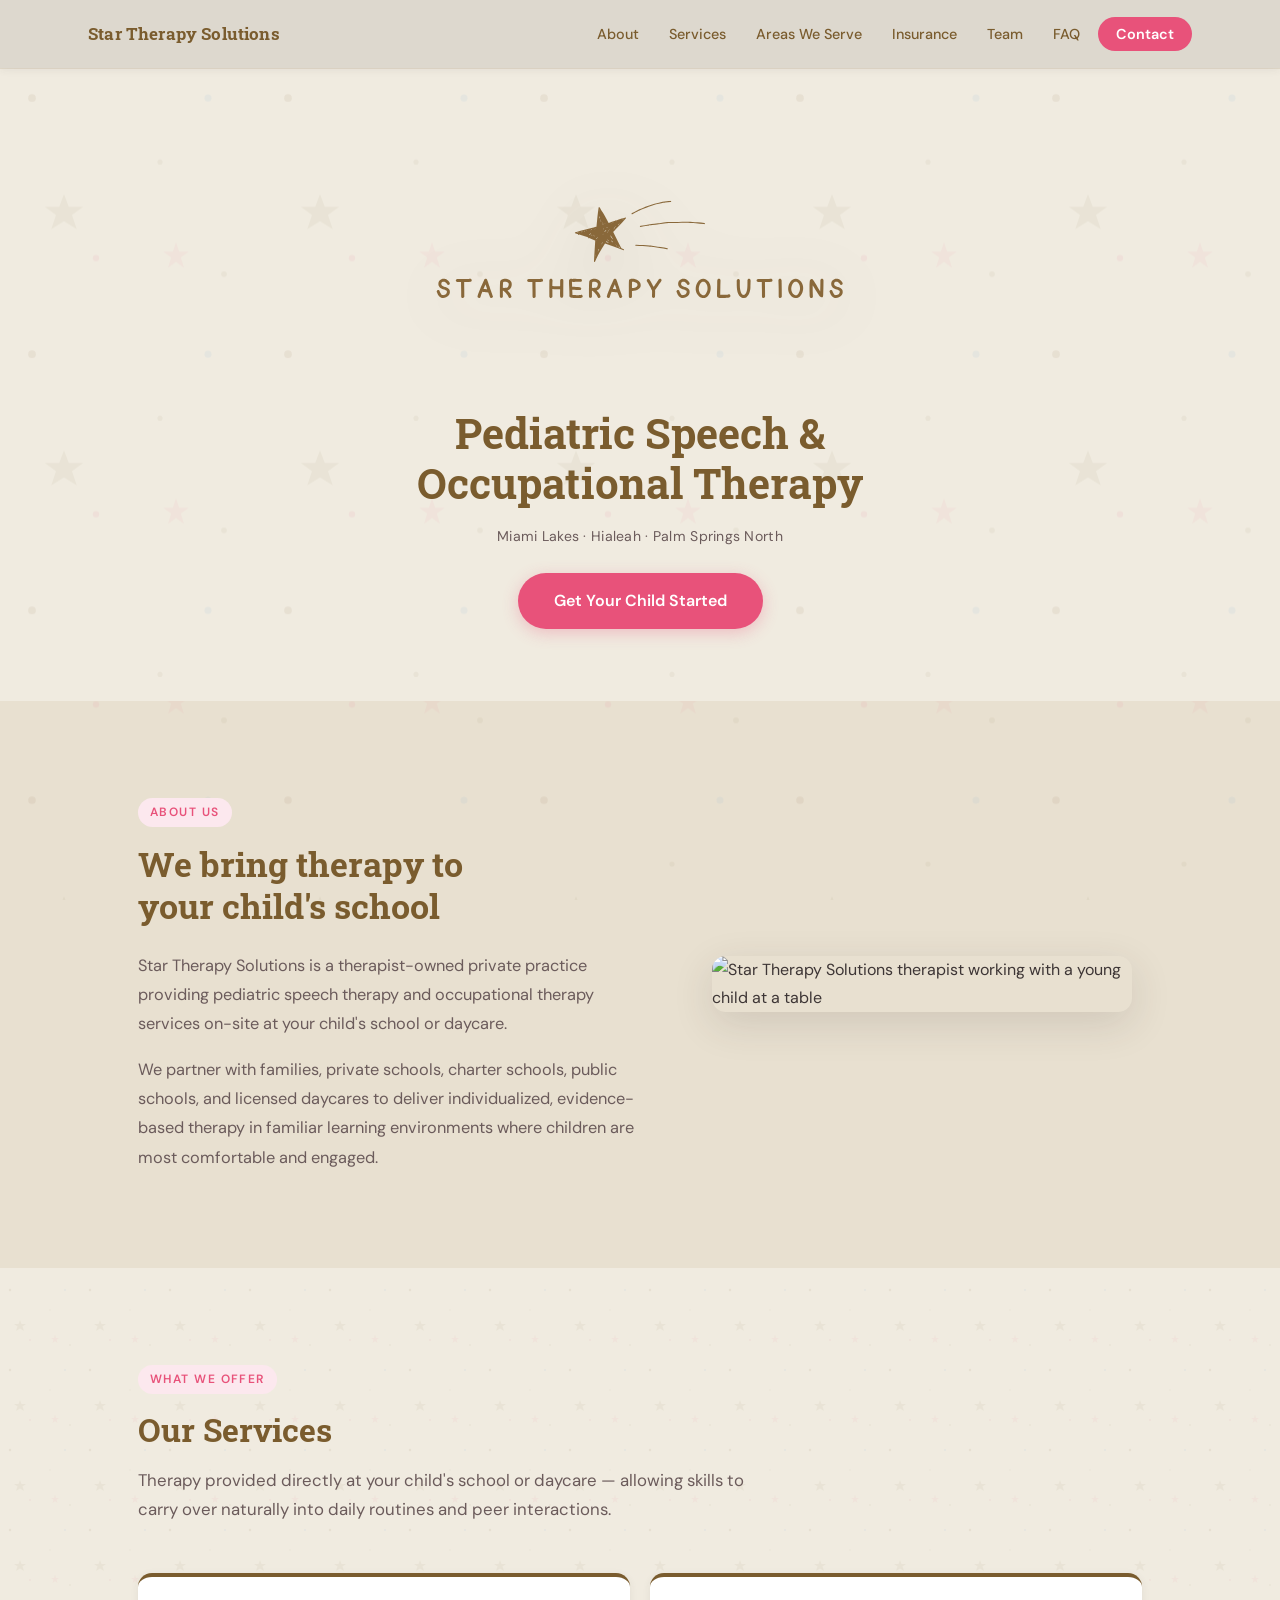
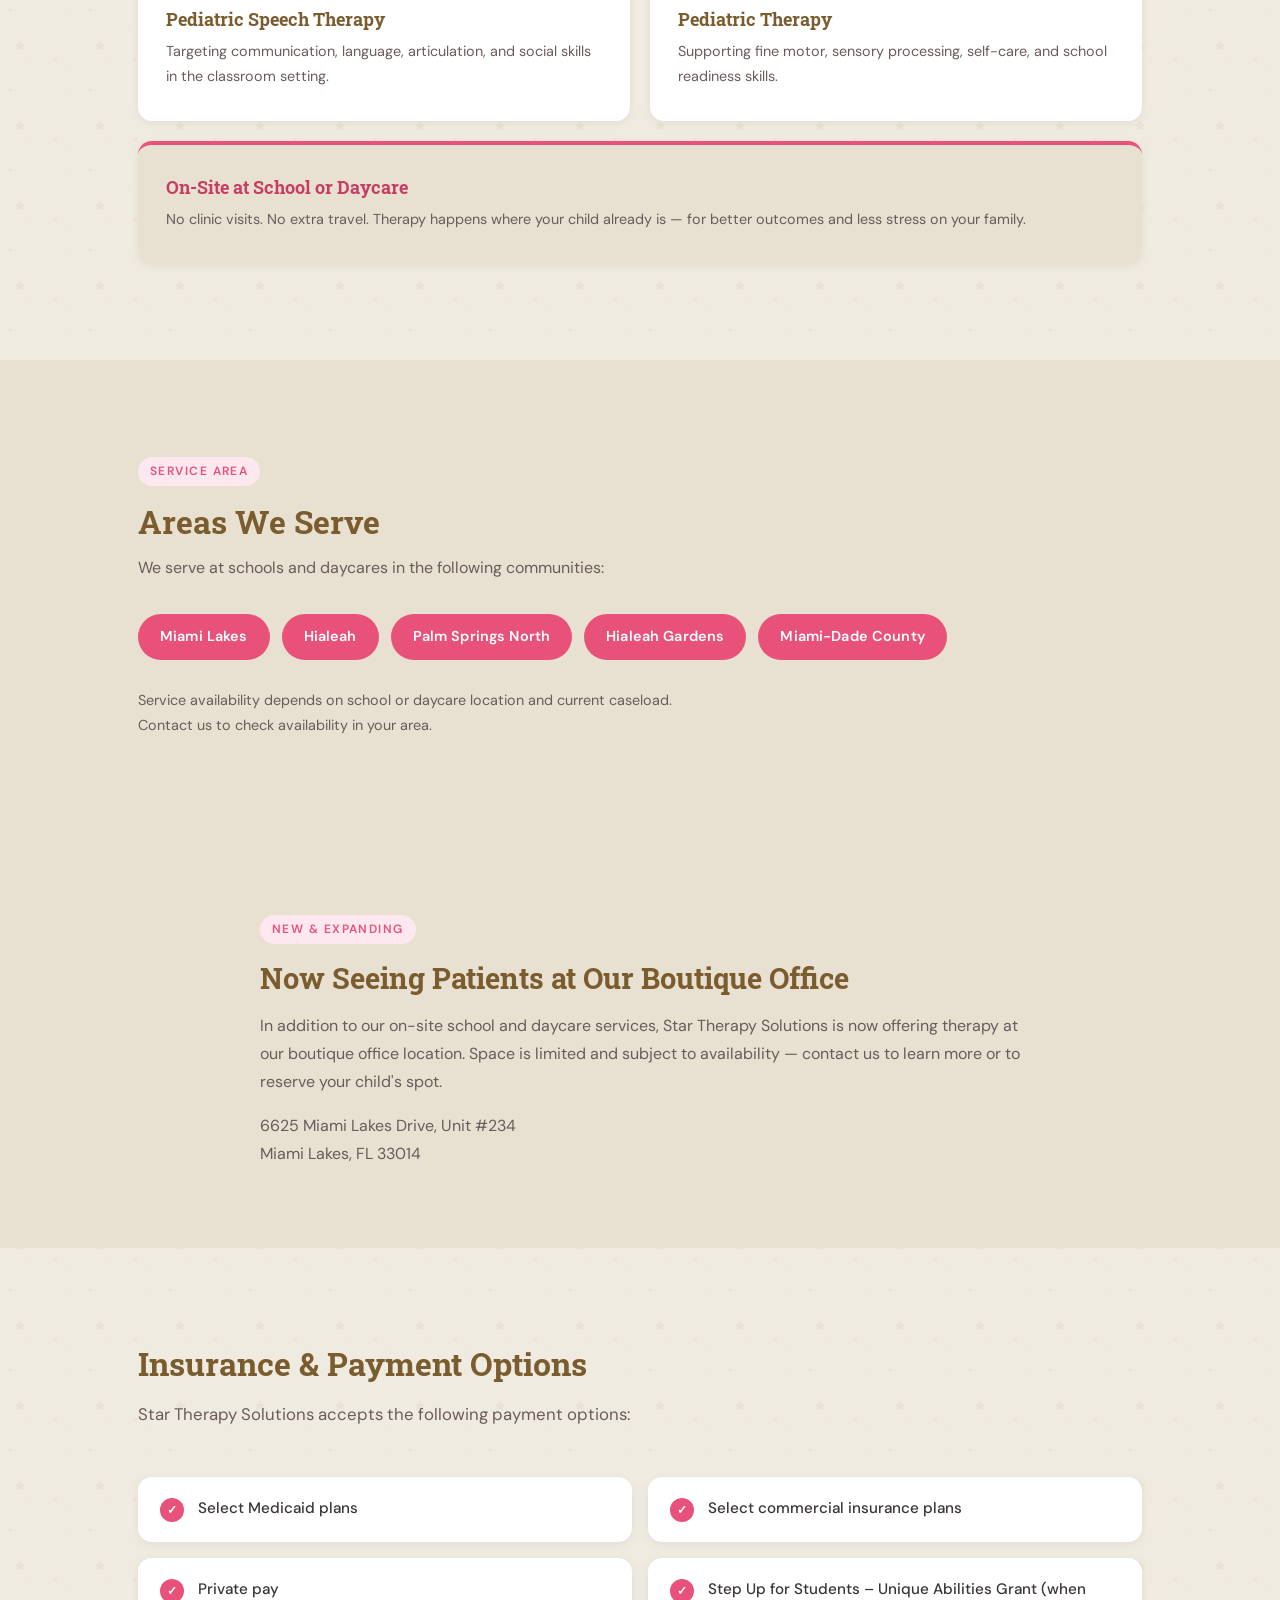
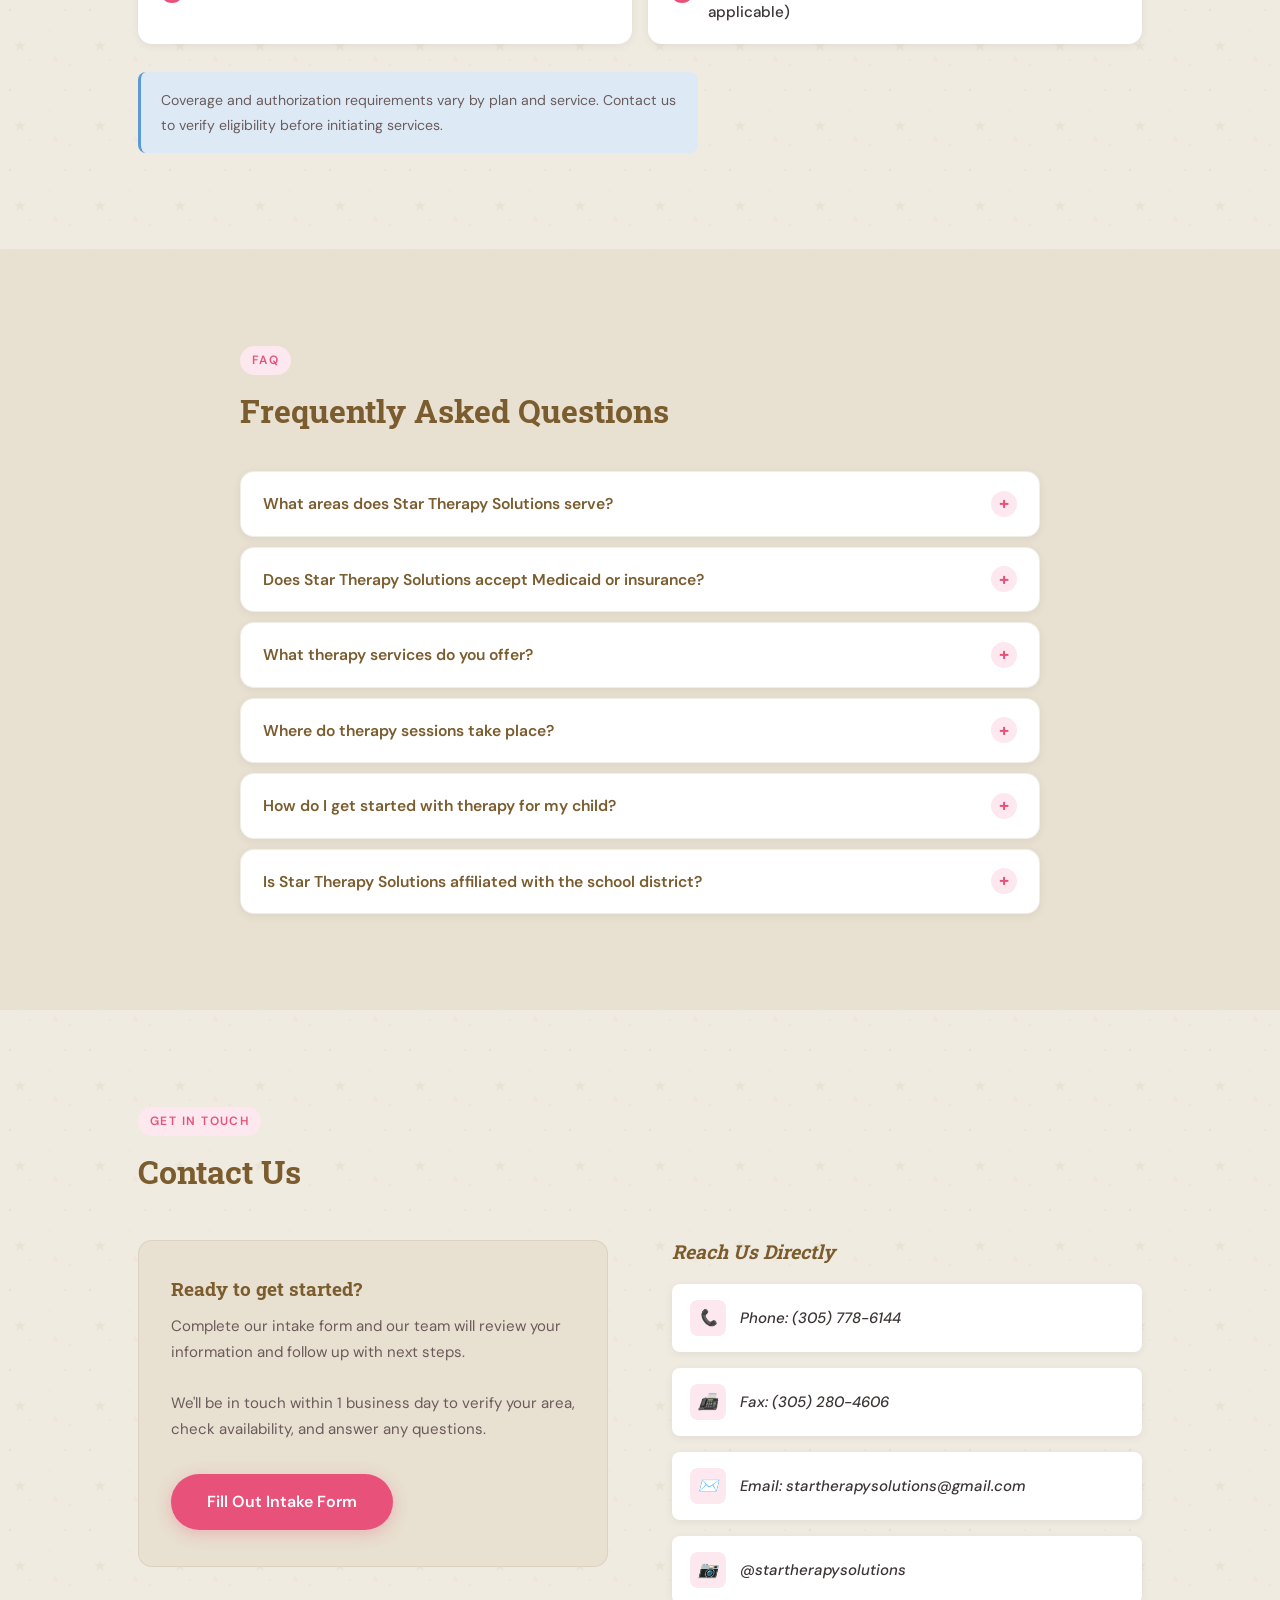
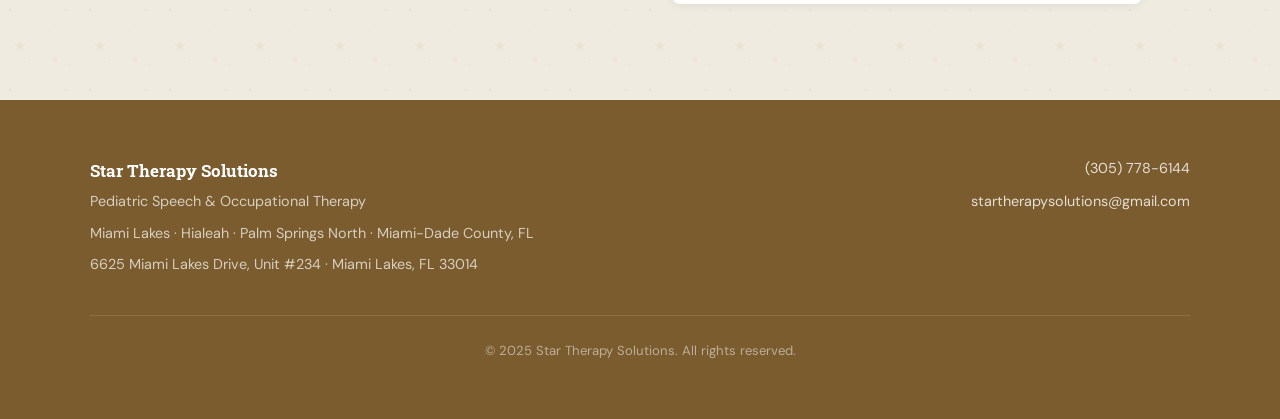
==== commit 41efa58c: "Rename index (1).html to index.html" ====
--- a/index.html
+++ b/index.html
@@ -1,998 +1,440 @@
 <!DOCTYPE html>
-<!--
-  ============================================================
-  🧑‍💻 LESSON: What is DOCTYPE?
-  This tells the browser: "This is an HTML5 document."
-  Always put this at the very top of every HTML file.
-  ============================================================
--->
-<html lang="en">
-<!--
-  🧑‍💻 LESSON: The <html> tag
-  Everything on your webpage lives inside this tag.
-  lang="en" tells browsers (and screen readers) the page is in English.
--->
-
-<head>
-  <!--
-    🧑‍💻 LESSON: The <head> section
-    This section is NOT visible on the page.
-    It contains metadata (info ABOUT your page) and links to styles/fonts.
-  -->
-
-  <meta charset="UTF-8" />
-  <!-- charset="UTF-8" makes sure special characters (é, ñ, etc.) display correctly -->
-
-  <meta name="viewport" content="width=device-width, initial-scale=1.0" />
-  <!-- This makes your site look good on phones and tablets (responsive design) -->
-
-  <title>Little Voices Speech Therapy</title>
-  <!-- This text appears on the browser tab -->
-
-  <!-- 
-    🧑‍💻 LESSON: Google Fonts
-    We're importing two custom fonts from Google Fonts (free!):
-    - "Nunito" → a friendly, rounded font for body text
-    - "Baloo 2" → a playful font for headings
-    These are linked BEFORE our CSS so we can use them in our styles.
-  -->
-  <link rel="preconnect" href="https://fonts.googleapis.com" />
-  <link rel="preconnect" href="https://fonts.gstatic.com" crossorigin />
-  <link href="https://fonts.googleapis.com/css2?family=Baloo+2:wght@600;800&family=Nunito:wght@400;600;700&display=swap" rel="stylesheet" />
-
-  <style>
-    /*
-      ============================================================
-      🧑‍💻 LESSON: CSS (Cascading Style Sheets)
-      CSS is what makes your HTML look good.
-      The pattern is always:  selector { property: value; }
-
-      CSS LIVES here (inside <style> tags) OR in a separate .css file.
-      For small projects, keeping it in one file is fine.
-      ============================================================
-    */
-
-    /* ── CSS VARIABLES ──────────────────────────────────────────
-       Think of these like "color nicknames."
-       Define them once, use them everywhere.
-       If you want to change the brand color, you only edit ONE line!
-    ─────────────────────────────────────────────────────────── */
-    :root {
-      --teal:       #2BBFBF;
-      --teal-dark:  #1E8C8C;
-      --coral:      #FF7058;
-      --yellow:     #FFD166;
-      --bg:         #FDFAF6;
-      --text:       #2D3142;
-      --text-light: #6B7280;
-      --white:      #FFFFFF;
-      --radius:     16px;
-      --shadow:     0 4px 24px rgba(0,0,0,0.08);
-    }
-
-    /* ── RESET & BASE ───────────────────────────────────────────
-       Browsers apply their own default styles. This "reset"
-       removes inconsistencies so we start with a clean slate.
-    ─────────────────────────────────────────────────────────── */
-    *, *::before, *::after {
-      box-sizing: border-box; /* makes sizing predictable */
-      margin: 0;
-      padding: 0;
-    }
-
-    html {
-      scroll-behavior: smooth; /* smooth scrolling when clicking nav links */
-    }
-
-    body {
-      font-family: 'Nunito', sans-serif;
-      background-color: var(--bg);
-      color: var(--text);
-      line-height: 1.7; /* space between lines of text */
-    }
-
-    /* ── UTILITY CLASSES ────────────────────────────────────────
-       Small, reusable classes you can add to any element.
-    ─────────────────────────────────────────────────────────── */
-    .container {
-      max-width: 1100px;    /* page won't stretch too wide on big screens */
-      margin: 0 auto;       /* centers the container horizontally */
-      padding: 0 24px;
-    }
-
-    .section-title {
-      font-family: 'Baloo 2', cursive;
-      font-size: 2rem;
-      color: var(--text);
-      margin-bottom: 12px;
-    }
-
-    .section-subtitle {
-      color: var(--text-light);
-      font-size: 1.1rem;
-      margin-bottom: 48px;
-    }
-
-    .btn {
-      /* 
-        🧑‍💻 LESSON: The "button" style
-        display: inline-block lets us set padding/width on a link.
-        border-radius rounds the corners.
-        transition animates changes smoothly (hover effects).
-      */
-      display: inline-block;
-      padding: 14px 32px;
-      border-radius: 50px;         /* pill shape */
-      font-family: 'Nunito', sans-serif;
-      font-weight: 700;
-      font-size: 1rem;
-      text-decoration: none;
-      cursor: pointer;
-      border: none;
-      transition: transform 0.2s, box-shadow 0.2s;
-    }
-
-    .btn:hover {
-      transform: translateY(-2px);        /* lifts button slightly on hover */
-      box-shadow: 0 8px 20px rgba(0,0,0,0.15);
-    }
-
-    .btn-primary {
-      background-color: var(--coral);
-      color: var(--white);
-    }
-
-    .btn-outline {
-      background-color: transparent;
-      color: var(--white);
-      border: 2px solid var(--white);
-    }
-
-    /* ── NAVIGATION ─────────────────────────────────────────────
-       position: sticky keeps the nav visible as you scroll.
-    ─────────────────────────────────────────────────────────── */
-    nav {
-      position: sticky;
-      top: 0;
-      z-index: 100; /* stays above other content */
-      background-color: var(--white);
-      box-shadow: 0 2px 12px rgba(0,0,0,0.06);
-      padding: 16px 0;
-    }
-
-    .nav-inner {
-      display: flex;             /* places logo and links side-by-side */
-      align-items: center;
-      justify-content: space-between;
-    }
-
-    .nav-logo {
-      font-family: 'Baloo 2', cursive;
-      font-size: 1.5rem;
-      color: var(--teal);
-      text-decoration: none;
-      font-weight: 800;
-    }
-
-    .nav-logo span {
-      color: var(--coral);
-    }
-
-    .nav-links {
-      display: flex;
-      gap: 32px;          /* space between each link */
-      list-style: none;   /* removes the bullet points */
-    }
-
-    .nav-links a {
-      text-decoration: none;
-      color: var(--text);
-      font-weight: 600;
-      font-size: 0.95rem;
-      transition: color 0.2s;
-    }
-
-    .nav-links a:hover {
-      color: var(--teal);
-    }
-
-    /* Mobile nav toggle button — hidden on desktop */
-    .nav-toggle {
-      display: none;
-      background: none;
-      border: none;
-      cursor: pointer;
-      font-size: 1.6rem;
-      color: var(--text);
-    }
-
-    /* ── HERO SECTION ───────────────────────────────────────────
-       The big banner at the top of the page.
-    ─────────────────────────────────────────────────────────── */
-    .hero {
-      background: linear-gradient(135deg, var(--teal) 0%, var(--teal-dark) 100%);
-      /* 
-        🧑‍💻 LESSON: linear-gradient
-        Creates a smooth color blend. 135deg sets the angle.
-        Try changing it to 0deg (top-to-bottom) or 90deg (left-to-right)!
-      */
-      color: var(--white);
-      padding: 100px 0 80px;
-      text-align: center;
-      position: relative;
-      overflow: hidden;
-    }
-
-    /* Decorative bubble shapes in the background */
-    .hero::before,
-    .hero::after {
-      content: '';         /* ::before and ::after create invisible "ghost" elements */
-      position: absolute;
-      border-radius: 50%;
-      opacity: 0.1;
-      background: var(--white);
-    }
-
-    .hero::before {
-      width: 400px; height: 400px;
-      top: -100px; left: -100px;
-    }
-
-    .hero::after {
-      width: 300px; height: 300px;
-      bottom: -80px; right: -60px;
-    }
-
-    .hero-emoji {
-      font-size: 4rem;
-      margin-bottom: 16px;
-      display: block;
-      animation: bounce 2s infinite;  /* uses the @keyframes below */
-    }
-
-    /* 
-      🧑‍💻 LESSON: @keyframes
-      This defines a reusable animation. 
-      "bounce" moves the emoji up and down.
-    */
-    @keyframes bounce {
-      0%, 100% { transform: translateY(0); }
-      50%       { transform: translateY(-12px); }
-    }
-
-    .hero h1 {
-      font-family: 'Baloo 2', cursive;
-      font-size: clamp(2rem, 5vw, 3.5rem);
-      /* 
-        🧑‍💻 LESSON: clamp()
-        clamp(min, preferred, max) — the font is responsive!
-        It won't go below 2rem or above 3.5rem.
-      */
-      margin-bottom: 20px;
-      line-height: 1.2;
-    }
-
-    .hero p {
-      font-size: 1.2rem;
-      max-width: 560px;
-      margin: 0 auto 36px;
-      opacity: 0.9;
-    }
-
-    .hero-buttons {
-      display: flex;
-      gap: 16px;
-      justify-content: center;
-      flex-wrap: wrap;  /* buttons stack on small screens */
-    }
-
-    /* ── ABOUT SECTION ──────────────────────────────────────────*/
-    .about {
-      padding: 90px 0;
-    }
-
-    .about-grid {
-      display: grid;
-      /*
-        🧑‍💻 LESSON: CSS Grid
-        grid-template-columns defines the columns.
-        "1fr 1fr" = two equal columns.
-        gap adds space between them.
-      */
-      grid-template-columns: 1fr 1fr;
-      gap: 60px;
-      align-items: center;
-    }
-
-    .about-visual {
-      background: linear-gradient(135deg, #E8F8F8, #FFF4E8);
-      border-radius: var(--radius);
-      padding: 40px;
-      text-align: center;
-      font-size: 5rem;  /* emoji "illustration" */
-      line-height: 1.4;
-      box-shadow: var(--shadow);
-    }
-
-    .about-text h2 {
-      font-family: 'Baloo 2', cursive;
-      font-size: 1.9rem;
-      margin-bottom: 16px;
-      color: var(--teal-dark);
-    }
-
-    .about-text p {
-      color: var(--text-light);
-      margin-bottom: 16px;
-    }
-
-    /* ── SERVICES SECTION ───────────────────────────────────────*/
-    .services {
-      background-color: #F0FAFA;
-      padding: 90px 0;
-      text-align: center;
-    }
-
-    .services-grid {
-      display: grid;
-      grid-template-columns: repeat(3, 1fr); /* three equal columns */
-      gap: 28px;
-    }
-
-    .service-card {
-      background: var(--white);
-      border-radius: var(--radius);
-      padding: 36px 28px;
-      box-shadow: var(--shadow);
-      transition: transform 0.3s;
-      /*
-        🧑‍💻 LESSON: transition
-        Animates any CSS property changes over 0.3 seconds.
-        The hover effect below uses this.
-      */
-    }
-
-    .service-card:hover {
-      transform: translateY(-6px); /* card "lifts" on hover */
-    }
-
-    .service-icon {
-      font-size: 2.8rem;
-      margin-bottom: 16px;
-    }
-
-    .service-card h3 {
-      font-family: 'Baloo 2', cursive;
-      font-size: 1.2rem;
-      margin-bottom: 10px;
-      color: var(--teal-dark);
-    }
-
-    .service-card p {
-      color: var(--text-light);
-      font-size: 0.95rem;
-    }
-
-    /* ── TEAM / THERAPIST SECTION ───────────────────────────────*/
-    .team {
-      padding: 90px 0;
-      text-align: center;
-    }
-
-    .therapist-card {
-      max-width: 480px;
-      margin: 0 auto;
-      background: var(--white);
-      border-radius: var(--radius);
-      padding: 48px 40px;
-      box-shadow: var(--shadow);
-    }
-
-    .therapist-avatar {
-      font-size: 5rem;
-      background: linear-gradient(135deg, #E8F8F8, #FFF4E8);
-      width: 110px;
-      height: 110px;
-      border-radius: 50%;        /* makes it a circle */
-      display: flex;
-      align-items: center;
-      justify-content: center;
-      margin: 0 auto 20px;
-    }
-
-    .therapist-card h3 {
-      font-family: 'Baloo 2', cursive;
-      font-size: 1.5rem;
-      color: var(--teal-dark);
-    }
-
-    .therapist-card .title {
-      color: var(--coral);
-      font-weight: 700;
-      margin-bottom: 12px;
-    }
-
-    .therapist-card p {
-      color: var(--text-light);
-    }
-
-    /* ── LOCATION SECTION ───────────────────────────────────────*/
-    .location {
-      background: #F0FAFA;
-      padding: 90px 0;
-    }
-
-    .location-grid {
-      display: grid;
-      grid-template-columns: 1fr 1fr;
-      gap: 48px;
-      align-items: start;
-    }
-
-    .location-info h2 {
-      font-family: 'Baloo 2', cursive;
-      font-size: 1.9rem;
-      color: var(--teal-dark);
-      margin-bottom: 24px;
-    }
-
-    .info-item {
-      display: flex;
-      gap: 16px;
-      margin-bottom: 20px;
-      align-items: flex-start;
-    }
-
-    .info-icon {
-      font-size: 1.5rem;
-      flex-shrink: 0;  /* prevents icon from shrinking */
-    }
-
-    .info-item h4 {
-      font-weight: 700;
-      margin-bottom: 2px;
-    }
-
-    .info-item p {
-      color: var(--text-light);
-    }
-
-    /* Map placeholder (replace with a real embedded Google Map) */
-    .map-placeholder {
-      background: linear-gradient(135deg, #d4f1f1, #e8f8e8);
-      border-radius: var(--radius);
-      height: 320px;
-      display: flex;
-      flex-direction: column;
-      align-items: center;
-      justify-content: center;
-      font-size: 3rem;
-      gap: 12px;
-      color: var(--teal-dark);
-      font-family: 'Baloo 2', cursive;
-      font-size: 1rem;
-      box-shadow: var(--shadow);
-    }
-
-    .map-placeholder .map-emoji {
-      font-size: 3rem;
-    }
-
-    /* ── CONTACT SECTION ────────────────────────────────────────*/
-    .contact {
-      padding: 90px 0;
-      text-align: center;
-    }
-
-    .contact-form {
-      max-width: 580px;
-      margin: 0 auto;
-      background: var(--white);
-      border-radius: var(--radius);
-      padding: 48px 40px;
-      box-shadow: var(--shadow);
-      text-align: left;
-    }
-
-    /*
-      🧑‍💻 LESSON: Form Styling
-      label + input pairs are a core HTML pattern.
-      We use flexbox (flex-direction: column) to stack them vertically.
-    */
-    .form-group {
-      display: flex;
-      flex-direction: column;
-      margin-bottom: 20px;
-    }
-
-    .form-group label {
-      font-weight: 700;
-      margin-bottom: 6px;
-      font-size: 0.9rem;
-    }
-
-    .form-group input,
-    .form-group textarea,
-    .form-group select {
-      padding: 12px 16px;
-      border: 2px solid #E5E7EB;
-      border-radius: 10px;
-      font-family: 'Nunito', sans-serif;
-      font-size: 1rem;
-      color: var(--text);
-      transition: border-color 0.2s;
-      background: var(--bg);
-    }
-
-    .form-group input:focus,
-    .form-group textarea:focus,
-    .form-group select:focus {
-      outline: none;            /* removes default browser outline */
-      border-color: var(--teal);  /* teal border when active */
-    }
-
-    .form-group textarea {
-      resize: vertical;   /* user can resize height only */
-      min-height: 120px;
-    }
-
-    .form-submit {
-      width: 100%;
-      padding: 16px;
-      font-size: 1.1rem;
-    }
-
-    /* ── SUCCESS MESSAGE (hidden by default) ────────────────────*/
-    .success-msg {
-      display: none;           /* hidden until form submits */
-      text-align: center;
-      padding: 24px;
-      background: #E8F8F0;
-      border-radius: 12px;
-      color: #1A7A4A;
-      font-weight: 700;
-      margin-top: 16px;
-    }
-
-    /* ── FOOTER ─────────────────────────────────────────────────*/
-    footer {
-      background: var(--text);
-      color: rgba(255,255,255,0.7);
-      text-align: center;
-      padding: 40px 24px;
-    }
-
-    footer .footer-logo {
-      font-family: 'Baloo 2', cursive;
-      font-size: 1.4rem;
-      color: var(--teal);
-      margin-bottom: 8px;
-    }
-
-    footer .footer-logo span { color: var(--coral); }
-
-    footer p { font-size: 0.9rem; }
-
-    footer a {
-      color: var(--yellow);
-      text-decoration: none;
-    }
-
-    /* ── RESPONSIVE (MOBILE) ────────────────────────────────────
-       🧑‍💻 LESSON: Media Queries
-       @media screen rules apply ONLY when the screen is smaller
-       than the specified width (max-width: 768px = tablet/phone).
-       This is how you make a "responsive" website.
-    ─────────────────────────────────────────────────────────── */
-    @media screen and (max-width: 768px) {
-      .about-grid,
-      .location-grid {
-        grid-template-columns: 1fr; /* stacks into one column on mobile */
+<!-- saved from url=(0060)https://aperez2313.github.io/startherapysolutions/index.html -->
+<html lang="en"><head><meta http-equiv="Content-Type" content="text/html; charset=UTF-8">
+  
+  <meta name="viewport" content="width=device-width, initial-scale=1.0">
+  <title>Pediatric Speech &amp; OT Therapy | Miami Lakes, Hialeah | Star Therapy Solutions</title>
+  <meta name="description" content="Pediatric speech therapy and occupational therapy on-site at your child&#39;s school or daycare. Serving Miami Lakes, Hialeah &amp; Palm Springs North. Contact us today.">
+  <meta name="robots" content="index, follow">
+  <link rel="canonical" href="https://www.startherapysolutions.com/">
+  <meta property="og:type" content="website">
+  <meta property="og:title" content="Star Therapy Solutions | Pediatric Speech &amp; OT Therapy">
+  <meta property="og:description" content="On-site pediatric speech therapy and occupational therapy at your child&#39;s school or daycare in Miami Lakes, Hialeah &amp; Palm Springs North.">
+  <meta property="og:url" content="https://www.startherapysolutions.com/">
+  <meta property="og:image" content="https://www.startherapysolutions.com/image/og-preview.jpg">
+  <meta property="og:locale" content="en_US">
+  <meta name="geo.region" content="US-FL">
+  <meta name="geo.placename" content="Miami Lakes, Florida">
+  <meta name="geo.position" content="25.9066;-80.3049">
+  <meta name="ICBM" content="25.9066, -80.3049">
+
+  <script type="application/ld+json">
+  {
+    "@context": "https://schema.org",
+    "@type": ["LocalBusiness", "MedicalOrganization"],
+    "name": "Star Therapy Solutions",
+    "description": "Therapist-owned private practice providing pediatric speech therapy and occupational therapy on-site at schools and daycares in Miami-Dade County, Florida.",
+    "url": "https://www.startherapysolutions.com",
+    "telephone": "+13057786144",
+    "faxNumber": "+13052804606",
+    "email": "startherapysolutions@gmail.com",
+    "priceRange": "$$",
+    "paymentAccepted": "Medicaid, Commercial Insurance, Private Pay, Step Up for Students Grant",
+    "medicalSpecialty": ["Speech-Language Pathology", "Occupational Therapy"],
+    "areaServed": [
+      { "@type": "City", "name": "Miami Lakes", "containedIn": "Miami-Dade County" },
+      { "@type": "City", "name": "Hialeah",     "containedIn": "Miami-Dade County" },
+      { "@type": "Place","name": "Palm Springs North" },
+      { "@type": "City", "name": "Hialeah Gardens" },
+      { "@type": "County","name": "Miami-Dade County" }
+    ],
+    "serviceType": [
+      "Pediatric Speech Therapy",
+      "Pediatric Occupational Therapy",
+      "On-Site School Therapy",
+      "On-Site Daycare Therapy"
+    ],
+    "sameAs": ["https://www.instagram.com/startherapysolutions"]
+  }
+  </script>
+
+  <script type="application/ld+json">
+  {
+    "@context": "https://schema.org",
+    "@type": "FAQPage",
+    "mainEntity": [
+      {
+        "@type": "Question",
+        "name": "What areas does Star Therapy Solutions serve?",
+        "acceptedAnswer": { "@type": "Answer", "text": "Star Therapy Solutions serves schools and daycares in Miami Lakes, Hialeah, Palm Springs North, Hialeah Gardens, and surrounding Miami-Dade communities." }
+      },
+      {
+        "@type": "Question",
+        "name": "Does Star Therapy Solutions accept Medicaid or insurance?",
+        "acceptedAnswer": { "@type": "Answer", "text": "Yes. Star Therapy Solutions accepts select Medicaid plans, select commercial insurance plans, private pay, and the Step Up for Students Unique Abilities Grant when applicable. Contact us to verify your specific plan." }
+      },
+      {
+        "@type": "Question",
+        "name": "What therapy services does Star Therapy Solutions offer?",
+        "acceptedAnswer": { "@type": "Answer", "text": "Star Therapy Solutions offers pediatric speech therapy and pediatric occupational therapy. All services are provided on-site at your child's school or daycare — no clinic visits or extra travel required." }
+      },
+      {
+        "@type": "Question",
+        "name": "Where do therapy sessions take place?",
+        "acceptedAnswer": { "@type": "Answer", "text": "Therapy sessions are provided on-site at your child's school or daycare. This allows natural carryover of skills into daily classroom routines and peer interactions." }
+      },
+      {
+        "@type": "Question",
+        "name": "How do I get started with pediatric speech therapy for my child?",
+        "acceptedAnswer": { "@type": "Answer", "text": "Fill out the contact form on this page or call (305) 778-6144. We will verify availability at your child's school or daycare and walk you through next steps within 1 business day." }
+      },
+      {
+        "@type": "Question",
+        "name": "Is Star Therapy Solutions affiliated with the school district?",
+        "acceptedAnswer": { "@type": "Answer", "text": "No. Star Therapy Solutions is a private practice and is not affiliated with or employed by the school district. Services are arranged through family referral and school collaboration." }
       }
-
-      .services-grid {
-        grid-template-columns: 1fr;
-      }
-
-      .nav-links {
-        display: none;          /* hide nav links on mobile */
-        flex-direction: column;
-        position: absolute;
-        top: 100%;
-        left: 0; right: 0;
-        background: var(--white);
-        padding: 16px 24px;
-        box-shadow: 0 8px 20px rgba(0,0,0,0.1);
-        gap: 16px;
-      }
-
-      .nav-links.open {
-        display: flex;          /* JavaScript will add/remove "open" class */
-      }
-
-      .nav-toggle {
-        display: block;         /* show hamburger icon on mobile */
-      }
-
-      nav { position: relative; }
-
-      .contact-form {
-        padding: 32px 24px;
-      }
-    }
-
-  </style>
+    ]
+  }
+  </script>
+
+  <link rel="stylesheet" href="styles.css">
+  <link rel="icon" href="https://aperez2313.github.io/startherapysolutions/favicon.ico" type="image/x-icon">
 </head>
 
 <body>
 
-  <!-- ============================================================
-    🧑‍💻 LESSON: HTML STRUCTURE
-    Think of HTML like building blocks:
-    - <nav>    = the navigation bar
-    - <header> / <section> = major content areas
-    - <footer> = the bottom of the page
-
-    We use id="..." so nav links can jump to each section.
-  ============================================================ -->
-
-  <!-- NAVIGATION BAR -->
-  <nav>
-    <div class="container nav-inner">
-      <a href="#home" class="nav-logo">Little <span>Voices</span></a>
-
-      <!-- Hamburger button (visible on mobile only) -->
-      <button class="nav-toggle" id="navToggle" aria-label="Open menu">☰</button>
-
-      <ul class="nav-links" id="navLinks">
-        <li><a href="#about">About</a></li>
-        <li><a href="#services">Services</a></li>
-        <li><a href="#team">Our Therapist</a></li>
-        <li><a href="#location">Location</a></li>
-        <li><a href="#contact">Contact</a></li>
+  <!-- ═══════════════════════════════════════ NAVIGATION -->
+  <nav aria-label="Main navigation">
+    <div class="nav-inner">
+      <a class="nav-logo" href="https://aperez2313.github.io/startherapysolutions/index.html">Star Therapy Solutions</a>
+      <button id="navToggle" aria-label="Open navigation menu">☰</button>
+      <ul id="navLinks" role="list">
+        <li><a href="https://aperez2313.github.io/startherapysolutions/index.html#about">About</a></li>
+        <li><a href="https://aperez2313.github.io/startherapysolutions/services.html">Services</a></li>
+        <li><a href="https://aperez2313.github.io/startherapysolutions/index.html#areas">Areas We Serve</a></li>
+        <li><a href="https://aperez2313.github.io/startherapysolutions/index.html#insurance">Insurance</a></li>
+        <li><a href="https://aperez2313.github.io/startherapysolutions/team.html">Team</a></li>
+        <li><a href="https://aperez2313.github.io/startherapysolutions/faq.html">FAQ</a></li>
+        <li><a href="https://aperez2313.github.io/startherapysolutions/index.html#contact" class="nav-cta">Contact</a></li>
       </ul>
     </div>
   </nav>
 
-  <!-- HERO SECTION -->
-  <section class="hero" id="home">
-    <div class="container">
-      <span class="hero-emoji">🗣️</span>
-      <h1>Helping Every Child<br>Find Their Voice</h1>
-      <p>
-        Compassionate, evidence-based speech therapy for children
-        of all ages — in a warm, playful environment they'll love.
-      </p>
-      <div class="hero-buttons">
-        <a href="#contact" class="btn btn-primary">Book a Consultation</a>
-        <a href="#services" class="btn btn-outline">Learn More</a>
-      </div>
-    </div>
-  </section>
-
-  <!-- ABOUT SECTION -->
-  <section class="about" id="about">
-    <div class="container">
-      <div class="about-grid">
-
-        <!-- Left column: visual/illustration -->
-        <div class="about-visual">
-          🧒 🗨️<br>💬 👧<br>🌟 📚
-        </div>
-
-        <!-- Right column: text -->
+
+  <!-- ═══════════════════════════════════════ HERO -->
+  <header id="home">
+    <svg style="width:420px;height:auto;max-width:90vw;display:block;margin-bottom:8px;filter:drop-shadow(0 8px 32px rgba(61,53,53,0.16));" xmlns="http://www.w3.org/2000/svg" xmlns:xlink="http://www.w3.org/1999/xlink" width="1366" zoomAndPan="magnify" viewBox="0 0 1024.5 576" height="768" preserveAspectRatio="xMidYMid meet" version="1.0"><defs><g></g><clippath id="f672ea8fd5"><path d="M 342 0.71875 L 660 0.71875 L 660 150 L 342 150 Z M 342 0.71875 " clip-rule="nonzero"></path></clippath><clippath id="577bb37ea9"><path d="M 0.273438 153 L 1006.34375 153 L 1006.34375 263.148438 L 0.273438 263.148438 Z M 0.273438 153 " clip-rule="nonzero"></path></clippath><clippath id="3f2aaea64b"><rect x="0" width="1007" y="0" height="111"></rect></clippath><clippath id="bd6e9ed2f3"><rect x="0" width="1007" y="0" height="264"></rect></clippath></defs><g transform="matrix(1, 0, 0, 1, 11, 128)"><g clip-path="url(#bd6e9ed2f3)"><g clip-path="url(#f672ea8fd5)"><path fill="#89683a" d="M 465.558594 41.449219 C 463.648438 42.070312 461.738281 42.691406 459.828125 43.3125 C 459.582031 43.277344 459.316406 43.316406 459.042969 43.457031 C 458.851562 43.554688 458.660156 43.65625 458.46875 43.753906 C 458.136719 43.863281 457.804688 43.96875 457.472656 44.078125 C 456.914062 43.597656 455.941406 43.507812 455.394531 44.296875 C 455.261719 44.492188 455.128906 44.6875 454.996094 44.882812 C 451.226562 46.105469 447.453125 47.328125 443.683594 48.558594 C 443.644531 48.570312 443.609375 48.582031 443.574219 48.59375 C 443.105469 47.875 441.949219 47.625 441.34375 48.589844 C 441.148438 48.894531 440.957031 49.203125 440.765625 49.511719 C 435.421875 51.253906 430.078125 52.992188 424.757812 54.792969 C 421.589844 48.636719 418.152344 42.601562 414.859375 36.511719 C 413.570312 34.125 412.019531 31.863281 410.585938 29.558594 C 408.835938 26.742188 407.089844 23.929688 405.339844 21.113281 C 405.3125 21.03125 405.285156 20.945312 405.257812 20.859375 C 405.175781 20.605469 405.003906 20.402344 404.796875 20.246094 C 404.257812 19.378906 403.722656 18.515625 403.183594 17.648438 C 403.015625 17.382812 402.851562 17.117188 402.6875 16.851562 C 401.941406 15.652344 400.394531 16.277344 400.238281 17.511719 C 399.230469 25.324219 398.03125 33.132812 397.285156 40.976562 C 396.558594 48.640625 395.859375 56.304688 395.003906 63.957031 C 394.886719 64.03125 394.777344 64.132812 394.679688 64.253906 C 394.503906 64.296875 394.328125 64.335938 394.152344 64.378906 C 392.296875 64.847656 390.441406 65.320312 388.585938 65.792969 C 388.300781 65.742188 387.992188 65.804688 387.695312 66.015625 C 381.261719 67.644531 374.824219 69.277344 368.390625 70.914062 C 360.320312 72.96875 352.273438 75.113281 344.214844 77.234375 C 343.835938 77.332031 343.457031 77.433594 343.078125 77.53125 C 341.789062 77.871094 341.867188 79.691406 343.078125 80.066406 C 345.5 80.816406 347.925781 81.5625 350.347656 82.3125 C 350.34375 82.480469 350.335938 82.644531 350.332031 82.8125 C 350.28125 84.308594 352.523438 84.582031 352.914062 83.164062 C 352.917969 83.144531 352.925781 83.125 352.929688 83.105469 C 356.820312 84.308594 360.714844 85.511719 364.601562 86.730469 C 367.1875 87.542969 369.777344 88.339844 372.367188 89.144531 C 372.410156 89.167969 372.449219 89.199219 372.496094 89.21875 C 373.332031 89.597656 374.164062 89.972656 374.996094 90.347656 C 374.332031 91.578125 376.140625 93.019531 377.09375 91.875 C 377.210938 91.734375 377.328125 91.59375 377.445312 91.453125 C 379.261719 92.273438 381.078125 93.09375 382.894531 93.910156 C 384.800781 94.773438 386.707031 95.632812 388.613281 96.492188 C 389.621094 96.949219 390.53125 97.175781 391.628906 97.394531 C 391.777344 97.421875 391.921875 97.453125 392.070312 97.480469 C 391.636719 105.523438 391.09375 113.554688 390.523438 121.59375 C 389.921875 130.152344 389.542969 138.726562 389.09375 147.292969 C 389.070312 147.707031 389.046875 148.121094 389.027344 148.535156 C 388.960938 149.804688 390.914062 150.375 391.476562 149.199219 C 393.445312 145.097656 395.414062 140.996094 397.386719 136.890625 C 398.828125 133.886719 400.136719 130.773438 401.835938 127.898438 C 406.1875 120.53125 410.363281 113.058594 415.171875 105.976562 C 415.429688 105.601562 415.683594 105.226562 415.9375 104.851562 C 422.871094 107.40625 429.804688 109.96875 436.730469 112.542969 C 444.367188 115.378906 452.046875 118.09375 459.710938 120.84375 C 460.09375 120.980469 460.472656 121.117188 460.855469 121.253906 C 462.449219 121.828125 463.136719 119.289062 461.554688 118.71875 C 459.710938 118.058594 457.871094 117.402344 456.027344 116.746094 C 455.519531 115.769531 455.007812 114.796875 454.5 113.820312 C 454.464844 113.714844 454.417969 113.605469 454.351562 113.5 C 454.335938 113.472656 454.320312 113.449219 454.304688 113.421875 C 454.273438 113.359375 454.234375 113.300781 454.195312 113.238281 C 451.316406 107.742188 448.414062 102.253906 445.609375 96.722656 C 442.3125 90.226562 439.1875 83.640625 435.964844 77.105469 C 435.980469 77.085938 435.996094 77.0625 436.015625 77.039062 C 436.476562 76.433594 436.9375 75.824219 437.398438 75.214844 C 437.433594 75.167969 437.453125 75.140625 437.472656 75.113281 C 437.503906 75.085938 437.554688 75.039062 437.664062 74.925781 C 441.351562 71.199219 444.894531 67.320312 448.503906 63.523438 C 454.429688 57.289062 460.195312 50.90625 466 44.5625 C 466.28125 44.257812 466.558594 43.953125 466.835938 43.648438 C 467.675781 42.730469 466.871094 41.023438 465.558594 41.449219 Z M 416.785156 57.558594 C 416.523438 57.652344 416.261719 57.742188 416 57.835938 C 415.742188 57.09375 415.484375 56.347656 415.226562 55.601562 C 415.746094 56.253906 416.265625 56.90625 416.785156 57.558594 Z M 405.421875 50.777344 C 405.640625 51.761719 405.832031 52.75 406.027344 53.734375 C 405.664062 52.535156 405.304688 51.335938 404.941406 50.132812 C 404.695312 49.316406 404.449219 48.5 404.203125 47.683594 C 404.265625 47.140625 404.324219 46.597656 404.382812 46.054688 C 404.730469 47.628906 405.078125 49.203125 405.421875 50.777344 Z M 409.019531 55.492188 C 408.671875 53.453125 408.257812 51.421875 407.824219 49.398438 C 408.832031 52.777344 409.378906 56.296875 410.109375 59.753906 C 410.121094 59.808594 410.132812 59.867188 410.144531 59.921875 C 410.03125 59.960938 409.917969 60.003906 409.800781 60.042969 C 409.542969 58.523438 409.28125 57.007812 409.019531 55.492188 Z M 415.984375 73.671875 C 417.21875 72.953125 418.453125 72.234375 419.6875 71.515625 C 418.121094 73.558594 416.554688 75.605469 414.988281 77.648438 C 415.089844 76.644531 415.1875 75.636719 415.289062 74.628906 C 415.523438 74.308594 415.753906 73.988281 415.984375 73.671875 Z M 411.351562 80.914062 C 411.554688 81.144531 411.757812 81.371094 411.960938 81.601562 C 411.8125 81.796875 411.664062 81.988281 411.515625 82.179688 C 411.464844 82.246094 411.414062 82.3125 411.363281 82.378906 C 411.351562 82.394531 411.335938 82.40625 411.316406 82.429688 C 410.464844 83.335938 409.675781 84.308594 408.878906 85.269531 C 409.703125 83.820312 410.527344 82.367188 411.351562 80.914062 Z M 421.003906 79.546875 C 420.925781 79.460938 420.84375 79.386719 420.761719 79.328125 C 420.882812 79.023438 421.003906 78.71875 421.125 78.417969 C 421.632812 77.648438 422.140625 76.882812 422.648438 76.113281 C 423.75 74.453125 424.949219 72.828125 425.960938 71.109375 C 425.984375 71.074219 426.007812 71.039062 426.027344 71.007812 C 426.0625 70.960938 426.101562 70.914062 426.136719 70.867188 C 426.238281 70.738281 426.34375 70.605469 426.445312 70.476562 C 426.46875 70.597656 426.492188 70.71875 426.515625 70.839844 C 424.683594 73.746094 422.851562 76.652344 421.003906 79.546875 Z M 421.652344 66.679688 C 421.28125 66.867188 420.910156 67.050781 420.542969 67.238281 C 420.648438 66.75 420.390625 66.25 419.988281 65.941406 C 420.019531 65.886719 420.050781 65.832031 420.082031 65.78125 C 420.148438 65.671875 420.210938 65.5625 420.273438 65.453125 C 420.738281 65.269531 421.203125 65.089844 421.667969 64.910156 C 421.054688 65.417969 421.179688 66.191406 421.652344 66.679688 Z M 408.6875 89.679688 C 408.546875 89.894531 408.402344 90.113281 408.257812 90.328125 C 408.261719 90.277344 408.261719 90.226562 408.265625 90.175781 C 408.40625 90.011719 408.546875 89.84375 408.6875 89.679688 Z M 413.167969 69.601562 C 412.859375 69.816406 412.550781 70.03125 412.242188 70.246094 C 412.046875 70.285156 411.855469 70.320312 411.660156 70.355469 C 411.910156 69.929688 412.15625 69.503906 412.40625 69.078125 C 412.695312 68.910156 412.984375 68.738281 413.273438 68.570312 C 413.238281 68.914062 413.203125 69.257812 413.167969 69.601562 Z M 403.011719 60.472656 C 402.980469 60.699219 402.945312 60.925781 402.914062 61.15625 C 402.941406 60.90625 402.96875 60.65625 402.996094 60.410156 C 403 60.429688 403.007812 60.449219 403.011719 60.472656 Z M 402.953125 96.289062 C 402.824219 96.554688 402.695312 96.820312 402.566406 97.089844 C 402.488281 97.058594 402.414062 97.03125 402.335938 97.003906 C 402.542969 96.765625 402.75 96.527344 402.953125 96.289062 Z M 401.320312 99.421875 C 401.351562 99.433594 401.382812 99.445312 401.410156 99.457031 C 401.253906 99.78125 401.09375 100.105469 400.9375 100.429688 C 401.066406 100.09375 401.195312 99.757812 401.320312 99.421875 Z M 422.421875 95.300781 C 423.324219 96.148438 424.226562 96.996094 425.132812 97.839844 C 425.21875 97.960938 425.304688 98.078125 425.390625 98.195312 C 425.460938 98.292969 425.53125 98.386719 425.597656 98.484375 C 424.3125 97.757812 423.027344 97.03125 421.738281 96.304688 C 421.96875 95.972656 422.195312 95.636719 422.421875 95.300781 Z M 389.894531 88.035156 C 389.765625 87.996094 389.640625 87.960938 389.511719 87.921875 C 390.238281 86.941406 390.96875 85.960938 391.695312 84.980469 C 391.09375 86 390.496094 87.015625 389.894531 88.035156 Z M 412.714844 59.015625 C 412.484375 57.875 412.257812 56.734375 412.027344 55.59375 C 412.4375 56.667969 412.847656 57.746094 413.261719 58.820312 C 413.078125 58.886719 412.898438 58.953125 412.714844 59.015625 Z M 407.003906 107.769531 C 407.710938 105.953125 408.417969 104.136719 409.121094 102.324219 C 409.550781 102.480469 409.976562 102.640625 410.402344 102.796875 C 410.398438 102.804688 410.394531 102.8125 410.390625 102.816406 C 409.261719 104.46875 408.132812 106.117188 407.003906 107.769531 Z M 430.90625 89.605469 C 430.261719 88.5 429.617188 87.398438 428.972656 86.292969 C 429.25 85.941406 429.519531 85.585938 429.796875 85.230469 C 431.824219 88.589844 433.855469 91.953125 435.886719 95.316406 C 435.019531 94.347656 434.105469 93.429688 433.199219 92.488281 C 432.675781 91.9375 432.152344 91.390625 431.625 90.84375 C 431.386719 90.429688 431.148438 90.015625 430.90625 89.605469 Z M 439.019531 66.132812 C 439.8125 64.832031 440.601562 63.53125 441.394531 62.226562 C 441.539062 62.382812 441.710938 62.503906 441.90625 62.566406 C 440.953125 64.277344 439.976562 65.976562 438.8125 67.546875 C 437.78125 68.929688 436.75 70.3125 435.71875 71.691406 C 436.816406 69.835938 437.902344 67.972656 439.019531 66.132812 Z M 403.890625 31.457031 C 403.867188 31.390625 403.839844 31.324219 403.816406 31.253906 C 403.78125 31.164062 403.738281 31.082031 403.691406 31.003906 C 403.707031 30.910156 403.722656 30.820312 403.738281 30.726562 C 403.828125 30.976562 403.914062 31.230469 404.003906 31.484375 C 403.96875 31.472656 403.929688 31.464844 403.890625 31.457031 Z M 403.792969 43.371094 C 403.449219 43.234375 403.042969 43.210938 402.699219 43.332031 C 402.726562 43.109375 402.753906 42.890625 402.78125 42.667969 C 402.855469 42.0625 402.460938 41.652344 401.957031 41.476562 C 402.160156 40.253906 402.363281 39.027344 402.566406 37.800781 C 402.976562 39.65625 403.382812 41.515625 403.792969 43.371094 Z M 387.0625 86.027344 C 386.867188 86.386719 386.671875 86.746094 386.476562 87.101562 C 386.234375 87.042969 385.992188 86.976562 385.75 86.921875 C 386.851562 85.398438 387.957031 83.871094 389.0625 82.347656 C 388.394531 83.574219 387.726562 84.800781 387.0625 86.027344 Z M 394.941406 92.886719 C 395.085938 92.75 395.1875 92.574219 395.257812 92.375 C 396.367188 92.367188 396.859375 90.914062 396.15625 90.15625 C 396.265625 90.011719 396.375 89.867188 396.484375 89.71875 C 396.773438 89.992188 397.210938 90.125 397.628906 90.097656 C 397.617188 90.238281 397.605469 90.375 397.59375 90.515625 C 397.152344 91.351562 396.710938 92.191406 396.265625 93.027344 C 396.066406 93.210938 395.917969 93.464844 395.863281 93.785156 C 395.765625 93.972656 395.667969 94.160156 395.570312 94.34375 C 395.339844 94.226562 395.113281 94.105469 394.886719 93.984375 C 394.90625 93.621094 394.921875 93.253906 394.941406 92.886719 Z M 394.199219 70.789062 C 394.054688 70.988281 393.910156 71.1875 393.765625 71.386719 C 393.921875 71.101562 394.074219 70.816406 394.230469 70.53125 C 394.21875 70.617188 394.207031 70.703125 394.199219 70.789062 Z M 378.585938 84.527344 C 378.117188 84.347656 377.648438 84.171875 377.183594 83.992188 C 378.863281 82.207031 380.542969 80.421875 382.222656 78.640625 C 381.011719 80.601562 379.796875 82.5625 378.585938 84.527344 Z M 397.757812 126.992188 C 397.761719 126.980469 397.769531 126.972656 397.773438 126.960938 C 398.679688 124.171875 399.582031 121.382812 400.488281 118.59375 C 400.628906 118.796875 400.84375 118.953125 401.089844 119.046875 C 401.28125 119.179688 401.507812 119.261719 401.738281 119.289062 C 400.390625 121.910156 399.042969 124.53125 397.710938 127.15625 C 397.726562 127.101562 397.742188 127.046875 397.757812 126.992188 Z M 417.113281 98.265625 C 417.136719 98.277344 417.160156 98.292969 417.1875 98.308594 C 416.929688 98.695312 416.667969 99.078125 416.410156 99.464844 C 416.644531 99.066406 416.878906 98.664062 417.113281 98.265625 Z M 428.640625 96.117188 C 428.59375 96.011719 428.546875 95.910156 428.496094 95.804688 C 428.519531 95.835938 428.539062 95.871094 428.5625 95.902344 C 428.664062 96.0625 428.769531 96.226562 428.875 96.386719 C 428.796875 96.296875 428.71875 96.207031 428.640625 96.117188 Z M 442.558594 51.957031 C 442.5625 51.953125 442.5625 51.949219 442.566406 51.945312 C 442.601562 51.929688 442.609375 51.933594 442.558594 51.957031 Z M 383.402344 84.96875 C 383.195312 85.351562 382.988281 85.734375 382.78125 86.117188 C 382.558594 86.03125 382.335938 85.949219 382.117188 85.863281 C 382.878906 84.953125 383.640625 84.042969 384.402344 83.128906 C 384.066406 83.742188 383.734375 84.355469 383.402344 84.96875 Z M 374.78125 82.332031 C 374.613281 82.546875 374.445312 82.757812 374.277344 82.972656 C 374.214844 82.953125 374.152344 82.933594 374.089844 82.914062 C 374.421875 82.589844 374.753906 82.265625 375.089844 81.941406 C 374.984375 82.070312 374.882812 82.203125 374.78125 82.332031 Z M 366.722656 81.320312 C 366.632812 81.300781 366.539062 81.28125 366.449219 81.261719 C 366.78125 80.96875 367.117188 80.675781 367.449219 80.378906 C 367.207031 80.691406 366.964844 81.007812 366.722656 81.320312 Z M 359.765625 79.871094 C 359.675781 79.855469 359.585938 79.835938 359.496094 79.816406 C 359.660156 79.710938 359.820312 79.605469 359.984375 79.5 C 359.910156 79.625 359.839844 79.746094 359.765625 79.871094 Z M 419.453125 99.671875 C 421.503906 100.898438 423.554688 102.128906 425.601562 103.359375 C 423.222656 102.613281 420.847656 101.867188 418.464844 101.125 C 418.796875 100.640625 419.125 100.15625 419.453125 99.671875 Z M 434.769531 101.847656 C 433.65625 100.710938 432.457031 99.667969 431.234375 98.648438 C 431.855469 98.566406 432.421875 98.078125 432.449219 97.457031 C 432.488281 97.523438 432.523438 97.585938 432.5625 97.648438 C 433.597656 99.425781 434.691406 101.167969 435.800781 102.898438 C 435.457031 102.546875 435.113281 102.199219 434.769531 101.847656 Z M 433.105469 80.882812 C 433.121094 80.863281 433.132812 80.84375 433.148438 80.824219 C 433.199219 80.941406 433.246094 81.054688 433.296875 81.167969 C 433.230469 81.074219 433.167969 80.976562 433.105469 80.882812 Z M 442.574219 51.929688 C 442.625 51.832031 442.671875 51.738281 442.722656 51.640625 C 443.078125 51.523438 443.429688 51.410156 443.78125 51.292969 C 443.371094 51.492188 442.964844 51.703125 442.574219 51.929688 Z M 435.542969 54.78125 C 435.210938 54.914062 434.882812 55.046875 434.550781 55.179688 C 434.5625 54.886719 434.453125 54.625 434.265625 54.414062 C 434.976562 54.179688 435.683594 53.945312 436.394531 53.710938 C 436.109375 54.066406 435.828125 54.425781 435.542969 54.78125 Z M 430.707031 56.394531 C 430.726562 56.132812 430.671875 55.871094 430.558594 55.644531 C 430.855469 55.546875 431.15625 55.445312 431.453125 55.347656 C 431.203125 55.695312 430.957031 56.046875 430.707031 56.394531 Z M 402.59375 21.636719 C 402.1875 24.082031 401.78125 26.527344 401.378906 28.972656 C 401.707031 26.414062 402.042969 23.851562 402.375 21.289062 C 402.449219 21.40625 402.519531 21.519531 402.59375 21.636719 Z M 389.582031 71.730469 C 390.152344 70.808594 390.722656 69.882812 391.292969 68.960938 C 391.539062 68.558594 391.523438 68.144531 391.359375 67.796875 C 391.71875 67.707031 392.078125 67.617188 392.4375 67.527344 C 391.484375 68.925781 390.535156 70.328125 389.582031 71.730469 Z M 379.816406 73.664062 C 379.910156 73.535156 380.007812 73.40625 380.101562 73.277344 C 380.578125 72.636719 381.050781 72 381.527344 71.359375 C 381.808594 70.976562 381.820312 70.585938 381.667969 70.253906 C 382.410156 70.066406 383.152344 69.878906 383.894531 69.691406 C 382.535156 71.015625 381.175781 72.339844 379.816406 73.664062 Z M 377.605469 71.53125 C 377.679688 71.4375 377.753906 71.339844 377.824219 71.246094 C 377.832031 71.242188 377.832031 71.234375 377.835938 71.230469 C 377.875 71.21875 377.914062 71.210938 377.953125 71.199219 C 377.839844 71.308594 377.722656 71.421875 377.605469 71.53125 Z M 370.839844 73.902344 C 370.859375 73.59375 370.773438 73.300781 370.613281 73.0625 C 371.164062 72.921875 371.714844 72.785156 372.265625 72.644531 C 371.792969 73.0625 371.316406 73.480469 370.839844 73.902344 Z M 358.433594 77.375 C 358.433594 76.980469 358.238281 76.597656 357.949219 76.332031 C 359.105469 76.027344 360.261719 75.730469 361.421875 75.429688 C 360.425781 76.078125 359.429688 76.726562 358.433594 77.375 Z M 354.292969 77.679688 C 354.273438 77.546875 354.222656 77.429688 354.164062 77.320312 C 354.515625 77.226562 354.867188 77.136719 355.222656 77.042969 C 354.914062 77.253906 354.601562 77.46875 354.292969 77.679688 Z M 392.8125 126.652344 C 392.699219 129.019531 392.585938 131.390625 392.46875 133.757812 C 392.449219 134.199219 392.597656 134.519531 392.835938 134.726562 C 392.632812 135.441406 392.433594 136.15625 392.230469 136.867188 C 392.402344 133.355469 392.597656 129.84375 392.832031 126.335938 C 392.828125 126.441406 392.820312 126.546875 392.8125 126.652344 Z M 392.042969 140.699219 C 392.183594 140.796875 392.335938 140.875 392.496094 140.921875 C 392.324219 141.289062 392.152344 141.65625 391.980469 142.023438 C 392 141.582031 392.023438 141.140625 392.042969 140.699219 Z M 435.265625 109.160156 C 435.335938 109.203125 435.402344 109.242188 435.472656 109.285156 C 435.105469 109.148438 434.742188 109.011719 434.378906 108.878906 C 434.675781 108.972656 434.96875 109.066406 435.265625 109.160156 Z M 444.941406 112.273438 C 443.867188 110.59375 442.792969 108.914062 441.71875 107.234375 C 441.835938 107.390625 441.953125 107.546875 442.066406 107.699219 C 443.460938 109.550781 444.851562 111.398438 446.246094 113.246094 C 445.875 113.113281 445.503906 112.980469 445.136719 112.84375 C 445.121094 112.65625 445.066406 112.464844 444.941406 112.273438 Z M 459.984375 47.277344 C 459.914062 47.242188 459.84375 47.210938 459.765625 47.191406 C 459.472656 46.875 459.039062 46.707031 458.53125 46.890625 C 458.105469 47.039062 457.683594 47.191406 457.257812 47.34375 C 458 46.957031 458.746094 46.574219 459.488281 46.1875 C 460.191406 45.957031 460.894531 45.726562 461.597656 45.5 C 461.058594 46.09375 460.519531 46.683594 459.984375 47.277344 Z M 367.511719 73.851562 C 366.703125 74.554688 365.890625 75.257812 365.082031 75.960938 C 365.332031 75.464844 365.199219 74.914062 364.878906 74.527344 C 365.28125 74.425781 365.679688 74.316406 366.085938 74.214844 C 366.558594 74.09375 367.035156 73.972656 367.511719 73.851562 Z M 348.195312 78.898438 C 348.957031 78.695312 349.722656 78.496094 350.484375 78.292969 C 350.46875 78.726562 350.453125 79.160156 350.441406 79.59375 C 349.691406 79.359375 348.945312 79.128906 348.195312 78.898438 Z M 394.730469 98.011719 C 394.933594 98.183594 395.1875 98.296875 395.453125 98.332031 C 395.449219 98.394531 395.445312 98.457031 395.4375 98.519531 C 395.035156 98.667969 394.703125 99.007812 394.605469 99.53125 C 394.621094 99.289062 394.636719 99.046875 394.648438 98.804688 C 394.660156 98.539062 394.675781 98.269531 394.6875 98.003906 C 394.703125 98.003906 394.714844 98.007812 394.730469 98.011719 Z M 449.757812 114.511719 C 449.875 114.199219 449.863281 113.828125 449.648438 113.425781 C 449.371094 112.910156 449.09375 112.390625 448.820312 111.875 C 449.804688 112.769531 450.792969 113.660156 451.78125 114.550781 C 451.890625 114.683594 452.003906 114.8125 452.117188 114.941406 C 452.203125 115.109375 452.292969 115.277344 452.382812 115.449219 C 451.507812 115.136719 450.632812 114.824219 449.757812 114.511719 Z M 446.878906 61.421875 C 447.375 60.707031 447.890625 60.003906 448.378906 59.285156 C 448.761719 58.722656 449.140625 58.160156 449.523438 57.601562 C 450.503906 56.898438 451.484375 56.195312 452.460938 55.492188 C 451.335938 56.703125 450.210938 57.914062 449.070312 59.113281 C 448.339844 59.882812 447.609375 60.652344 446.878906 61.421875 Z M 497.078125 25.890625 C 498.113281 25.359375 499.242188 24.898438 500.226562 24.273438 C 499.714844 24.597656 500.203125 24.285156 500.484375 24.167969 C 501.109375 23.914062 501.730469 23.660156 502.351562 23.402344 C 504.320312 22.597656 506.289062 21.789062 508.257812 20.980469 C 511.597656 19.613281 514.914062 18.160156 518.28125 16.871094 C 520.871094 15.878906 523.550781 15.074219 526.175781 14.183594 C 529.773438 12.960938 533.355469 11.679688 536.96875 10.515625 C 539.390625 9.734375 541.96875 9.308594 544.441406 8.726562 C 548.328125 7.808594 552.21875 6.894531 556.105469 5.980469 C 556.441406 5.898438 556.925781 5.816406 556.371094 5.886719 C 556.753906 5.839844 557.136719 5.792969 557.519531 5.75 C 559.386719 5.523438 561.253906 5.296875 563.125 5.070312 C 567.1875 4.582031 571.253906 4.089844 575.320312 3.597656 C 575.585938 3.566406 575.851562 3.535156 576.113281 3.503906 C 577.773438 3.300781 577.792969 0.671875 576.113281 0.875 C 569.527344 1.667969 562.921875 2.367188 556.351562 3.261719 C 553.359375 3.667969 550.367188 4.628906 547.433594 5.320312 C 543.863281 6.160156 540.242188 6.882812 536.703125 7.847656 C 534.058594 8.566406 531.464844 9.613281 528.871094 10.492188 C 525.238281 11.726562 521.589844 12.925781 517.972656 14.195312 C 515.5 15.066406 513.09375 16.175781 510.667969 17.171875 C 507.007812 18.671875 503.34375 20.175781 499.679688 21.675781 C 497.359375 22.628906 495.15625 23.925781 492.929688 25.066406 C 489.253906 26.953125 485.574219 28.839844 481.898438 30.726562 C 481.664062 30.851562 481.425781 30.972656 481.1875 31.09375 C 479.683594 31.867188 481.011719 34.136719 482.515625 33.363281 C 485.375 31.894531 488.238281 30.425781 491.097656 28.960938 C 493.089844 27.9375 495.085938 26.914062 497.078125 25.890625 Z M 658.476562 55.15625 C 652.777344 54.554688 647.082031 53.957031 641.386719 53.355469 C 637.335938 52.929688 633.355469 52.679688 629.285156 52.496094 C 625.597656 52.332031 621.910156 52.167969 618.222656 52.003906 C 616.65625 51.9375 615.078125 51.800781 613.507812 51.808594 C 607.363281 51.84375 601.207031 52.152344 595.066406 52.324219 C 590.941406 52.4375 586.824219 52.464844 582.699219 52.5 C 579.113281 52.527344 575.523438 52.554688 571.9375 52.585938 C 570.554688 52.597656 569.179688 52.550781 567.808594 52.738281 C 561.480469 53.59375 555.152344 54.449219 548.824219 55.304688 C 548.007812 55.417969 547.191406 55.527344 546.378906 55.636719 C 546.363281 55.636719 546.355469 55.636719 546.332031 55.640625 C 546.035156 55.664062 545.734375 55.707031 545.4375 55.742188 C 542.390625 56.082031 539.34375 56.421875 536.296875 56.761719 C 531.703125 57.277344 527.050781 57.605469 522.496094 58.398438 C 516.132812 59.503906 509.769531 60.609375 503.40625 61.714844 C 502.84375 61.8125 502.285156 61.910156 501.726562 62.007812 C 500.0625 62.296875 500.769531 64.832031 502.425781 64.542969 C 508.03125 63.570312 513.632812 62.59375 519.238281 61.621094 C 520.574219 61.390625 521.910156 61.15625 523.246094 60.925781 C 523.59375 60.863281 523.9375 60.8125 524.28125 60.746094 C 524.308594 60.738281 524.320312 60.738281 524.34375 60.734375 C 526.625 60.539062 528.902344 60.21875 531.179688 59.964844 C 536.4375 59.375 541.722656 58.894531 546.972656 58.1875 C 553.019531 57.371094 559.066406 56.550781 565.117188 55.730469 C 566.246094 55.578125 567.375 55.425781 568.507812 55.273438 C 568.605469 55.257812 568.707031 55.246094 568.808594 55.230469 C 568.871094 55.234375 569.015625 55.234375 569.136719 55.238281 C 571.847656 55.273438 574.5625 55.191406 577.273438 55.171875 C 582.148438 55.132812 587.027344 55.179688 591.898438 55.042969 C 598.277344 54.863281 604.652344 54.683594 611.03125 54.507812 C 615.296875 54.386719 619.550781 54.695312 623.816406 54.882812 C 628.359375 55.085938 632.953125 55.097656 637.480469 55.574219 C 643.933594 56.253906 650.386719 56.933594 656.839844 57.613281 C 657.382812 57.667969 657.929688 57.726562 658.476562 57.785156 C 660.15625 57.960938 660.144531 55.332031 658.476562 55.15625 Z M 568.199219 116.429688 C 562.609375 115.527344 557.019531 114.621094 551.425781 113.714844 C 546.859375 112.976562 542.289062 112.257812 537.71875 111.53125 C 535.175781 111.125 532.640625 110.699219 530.09375 110.316406 C 528.25 110.042969 526.363281 109.960938 524.503906 109.796875 C 519.542969 109.355469 514.554688 108.699219 509.578125 108.503906 C 503.5625 108.269531 497.546875 108.03125 491.53125 107.796875 C 491.359375 107.789062 491.1875 107.78125 491.011719 107.773438 C 489.320312 107.707031 489.324219 110.335938 491.011719 110.402344 C 496.648438 110.625 502.28125 110.847656 507.917969 111.070312 C 512.496094 111.25 517.054688 111.761719 521.617188 112.167969 C 524.226562 112.398438 526.855469 112.742188 529.476562 112.867188 C 529.484375 112.867188 529.488281 112.867188 529.492188 112.867188 C 529.8125 112.925781 530.132812 112.96875 530.449219 113.019531 C 531.820312 113.238281 533.191406 113.457031 534.5625 113.675781 C 539.445312 114.449219 544.328125 115.214844 549.210938 116.007812 C 555.136719 116.964844 561.0625 117.925781 566.988281 118.882812 C 567.160156 118.910156 567.328125 118.9375 567.5 118.964844 C 569.15625 119.234375 569.867188 116.699219 568.199219 116.429688 Z M 568.199219 116.429688 " fill-opacity="1" fill-rule="nonzero"></path></g><g clip-path="url(#577bb37ea9)"><g transform="matrix(1, 0, 0, 1, 0, 153)"><g clip-path="url(#3f2aaea64b)"><g fill="#89683a" fill-opacity="1"><g transform="translate(1.827629, 85.031134)"><g><path d="M 5.703125 -10.171875 C 5.515625 -10.535156 5.296875 -10.992188 5.046875 -11.546875 C 4.796875 -12.097656 4.554688 -12.671875 4.328125 -13.265625 C 4.097656 -13.859375 3.898438 -14.414062 3.734375 -14.9375 C 3.578125 -15.46875 3.5 -15.914062 3.5 -16.28125 C 3.5 -17.195312 3.875 -18.007812 4.625 -18.71875 C 5.382812 -19.4375 6.25 -19.796875 7.21875 -19.796875 C 8.082031 -19.796875 8.765625 -19.578125 9.265625 -19.140625 C 9.773438 -18.703125 10.191406 -18.09375 10.515625 -17.3125 C 10.835938 -16.539062 11.15625 -15.765625 11.46875 -14.984375 C 11.789062 -14.203125 12.132812 -13.421875 12.5 -12.640625 C 12.875 -11.859375 13.300781 -11.101562 13.78125 -10.375 C 14.257812 -9.644531 14.820312 -8.957031 15.46875 -8.3125 C 15.96875 -7.8125 16.503906 -7.46875 17.078125 -7.28125 C 17.648438 -7.101562 18.28125 -7.015625 18.96875 -7.015625 C 19.601562 -7.015625 20.21875 -7.082031 20.8125 -7.21875 C 21.414062 -7.351562 22.015625 -7.535156 22.609375 -7.765625 C 24.210938 -8.410156 25.585938 -9.328125 26.734375 -10.515625 C 27.878906 -11.703125 28.453125 -13.238281 28.453125 -15.125 C 28.453125 -16.351562 27.96875 -17.359375 27 -18.140625 C 26.632812 -18.503906 26.210938 -18.789062 25.734375 -19 C 25.253906 -19.207031 24.757812 -19.425781 24.25 -19.65625 C 23.75 -19.832031 23.242188 -19.988281 22.734375 -20.125 C 22.234375 -20.269531 21.753906 -20.429688 21.296875 -20.609375 C 19.378906 -21.253906 17.582031 -21.929688 15.90625 -22.640625 C 14.238281 -23.347656 12.785156 -24.226562 11.546875 -25.28125 C 10.304688 -26.34375 9.332031 -27.628906 8.625 -29.140625 C 7.914062 -30.648438 7.5625 -32.523438 7.5625 -34.765625 C 7.5625 -36.648438 7.867188 -38.335938 8.484375 -39.828125 C 9.109375 -41.316406 9.976562 -42.585938 11.09375 -43.640625 C 12.21875 -44.691406 13.554688 -45.503906 15.109375 -46.078125 C 16.671875 -46.648438 18.390625 -46.9375 20.265625 -46.9375 C 21.867188 -46.9375 23.425781 -46.679688 24.9375 -46.171875 C 26.457031 -45.671875 27.867188 -44.984375 29.171875 -44.109375 C 30.472656 -43.242188 31.640625 -42.210938 32.671875 -41.015625 C 33.703125 -39.828125 34.515625 -38.546875 35.109375 -37.171875 C 35.203125 -36.941406 35.296875 -36.691406 35.390625 -36.421875 C 35.484375 -36.148438 35.53125 -35.875 35.53125 -35.59375 C 35.53125 -34.632812 35.1875 -33.796875 34.5 -33.078125 C 33.8125 -32.367188 32.960938 -32.015625 31.953125 -32.015625 C 30.484375 -32.015625 29.382812 -32.726562 28.65625 -34.15625 C 28.101562 -35.113281 27.550781 -35.9375 27 -36.625 C 26.457031 -37.3125 25.65625 -37.976562 24.59375 -38.625 C 23.957031 -38.988281 23.269531 -39.296875 22.53125 -39.546875 C 21.800781 -39.796875 21.046875 -39.921875 20.265625 -39.921875 C 18.660156 -39.921875 17.34375 -39.539062 16.3125 -38.78125 C 15.289062 -38.03125 14.78125 -36.804688 14.78125 -35.109375 C 14.78125 -33.503906 15.125 -32.207031 15.8125 -31.21875 C 16.5 -30.238281 17.570312 -29.453125 19.03125 -28.859375 C 19.945312 -28.492188 20.894531 -28.160156 21.875 -27.859375 C 22.863281 -27.566406 23.816406 -27.238281 24.734375 -26.875 C 25.742188 -26.5 26.707031 -26.140625 27.625 -25.796875 C 28.539062 -25.453125 29.390625 -25.03125 30.171875 -24.53125 C 31.773438 -23.570312 33.09375 -22.359375 34.125 -20.890625 C 35.15625 -19.421875 35.671875 -17.472656 35.671875 -15.046875 C 35.671875 -13.304688 35.40625 -11.703125 34.875 -10.234375 C 34.34375 -8.773438 33.484375 -7.378906 32.296875 -6.046875 C 30.597656 -4.265625 28.601562 -2.8125 26.3125 -1.6875 C 24.03125 -0.5625 21.628906 0 19.109375 0 C 17.410156 0 15.875 -0.257812 14.5 -0.78125 C 13.125 -1.3125 11.894531 -2.035156 10.8125 -2.953125 C 9.738281 -3.867188 8.789062 -4.945312 7.96875 -6.1875 C 7.144531 -7.425781 6.390625 -8.753906 5.703125 -10.171875 Z M 5.703125 -10.171875 "></path></g></g></g><g fill="#89683a" fill-opacity="1"><g transform="translate(47.66633, 85.031134)"><g><path d="M 17.046875 -39.171875 L 16.90625 -39.171875 C 16.082031 -39.210938 15.253906 -39.234375 14.421875 -39.234375 C 13.597656 -39.234375 12.773438 -39.234375 11.953125 -39.234375 C 11.316406 -39.234375 10.65625 -39.207031 9.96875 -39.15625 C 9.28125 -39.113281 8.613281 -39.09375 7.96875 -39.09375 C 6.957031 -39.09375 6.085938 -39.457031 5.359375 -40.1875 C 4.628906 -40.925781 4.265625 -41.78125 4.265625 -42.75 C 4.265625 -43.800781 4.59375 -44.65625 5.25 -45.3125 C 5.914062 -45.976562 6.773438 -46.359375 7.828125 -46.453125 C 8.929688 -46.546875 10.054688 -46.601562 11.203125 -46.625 C 12.347656 -46.644531 13.46875 -46.65625 14.5625 -46.65625 C 16.90625 -46.65625 19.242188 -46.617188 21.578125 -46.546875 C 23.910156 -46.484375 26.269531 -46.453125 28.65625 -46.453125 C 31.039062 -46.453125 33.398438 -46.519531 35.734375 -46.65625 C 36.285156 -46.707031 36.832031 -46.753906 37.375 -46.796875 C 37.925781 -46.835938 38.457031 -46.882812 38.96875 -46.9375 L 39.375 -46.9375 C 40.425781 -46.9375 41.316406 -46.59375 42.046875 -45.90625 C 42.785156 -45.21875 43.15625 -44.347656 43.15625 -43.296875 C 43.15625 -42.785156 43.03125 -42.242188 42.78125 -41.671875 C 42.53125 -41.097656 42.195312 -40.65625 41.78125 -40.34375 C 41.226562 -39.882812 40.519531 -39.609375 39.65625 -39.515625 C 38.875 -39.421875 38.113281 -39.375 37.375 -39.375 C 36.644531 -39.375 35.890625 -39.351562 35.109375 -39.3125 C 33.421875 -39.21875 31.726562 -39.144531 30.03125 -39.09375 C 28.332031 -39.050781 26.613281 -39.03125 24.875 -39.03125 L 24.734375 -39.03125 L 24.734375 -38.890625 C 24.734375 -32.984375 24.78125 -27.117188 24.875 -21.296875 C 24.96875 -15.484375 25.015625 -9.617188 25.015625 -3.703125 C 25.015625 -2.648438 24.632812 -1.769531 23.875 -1.0625 C 23.125 -0.351562 22.222656 0 21.171875 0 C 19.566406 0 18.460938 -0.734375 17.859375 -2.203125 C 17.722656 -2.472656 17.628906 -2.734375 17.578125 -2.984375 C 17.535156 -3.242188 17.492188 -3.507812 17.453125 -3.78125 C 17.410156 -4.050781 17.390625 -4.320312 17.390625 -4.59375 C 17.390625 -4.875 17.390625 -5.148438 17.390625 -5.421875 C 17.390625 -8.316406 17.390625 -11.179688 17.390625 -14.015625 C 17.390625 -16.859375 17.34375 -19.722656 17.25 -22.609375 C 17.195312 -25.359375 17.148438 -28.09375 17.109375 -30.8125 C 17.066406 -33.539062 17.046875 -36.28125 17.046875 -39.03125 Z M 17.046875 -39.171875 "></path></g></g></g><g fill="#89683a" fill-opacity="1"><g transform="translate(100.514839, 85.031134)"><g><path d="M 16.078125 -15.125 C 15.523438 -13.695312 14.972656 -12.273438 14.421875 -10.859375 C 13.878906 -9.441406 13.378906 -8.019531 12.921875 -6.59375 C 12.691406 -5.957031 12.503906 -5.335938 12.359375 -4.734375 C 12.222656 -4.140625 12.066406 -3.523438 11.890625 -2.890625 C 11.660156 -2.109375 11.203125 -1.429688 10.515625 -0.859375 C 9.828125 -0.285156 9.070312 0 8.25 0 C 7.101562 0 6.160156 -0.363281 5.421875 -1.09375 C 4.691406 -1.832031 4.328125 -2.75 4.328125 -3.84375 C 4.328125 -4.582031 4.613281 -5.832031 5.1875 -7.59375 C 5.757812 -9.351562 6.492188 -11.390625 7.390625 -13.703125 C 8.285156 -16.015625 9.269531 -18.460938 10.34375 -21.046875 C 11.414062 -23.640625 12.46875 -26.128906 13.5 -28.515625 C 14.53125 -30.898438 15.476562 -33.039062 16.34375 -34.9375 C 17.21875 -36.84375 17.882812 -38.253906 18.34375 -39.171875 C 18.4375 -39.304688 18.597656 -39.660156 18.828125 -40.234375 C 19.054688 -40.804688 19.332031 -41.414062 19.65625 -42.0625 C 19.789062 -42.375 19.925781 -42.679688 20.0625 -42.984375 C 20.195312 -43.285156 20.3125 -43.550781 20.40625 -43.78125 C 20.5 -43.863281 20.554688 -43.953125 20.578125 -44.046875 C 20.597656 -44.140625 20.632812 -44.234375 20.6875 -44.328125 C 20.726562 -44.421875 20.75 -44.46875 20.75 -44.46875 L 20.828125 -44.59375 C 20.910156 -45.375 21.316406 -45.957031 22.046875 -46.34375 C 22.785156 -46.738281 23.546875 -46.9375 24.328125 -46.9375 C 25.242188 -46.9375 25.960938 -46.765625 26.484375 -46.421875 C 27.015625 -46.078125 27.460938 -45.492188 27.828125 -44.671875 C 28.609375 -42.785156 29.304688 -40.90625 29.921875 -39.03125 C 30.546875 -37.15625 31.203125 -35.253906 31.890625 -33.328125 C 32.253906 -32.273438 32.59375 -31.253906 32.90625 -30.265625 C 33.226562 -29.285156 33.578125 -28.289062 33.953125 -27.28125 C 34.179688 -26.550781 34.394531 -25.816406 34.59375 -25.078125 C 34.800781 -24.347656 35.046875 -23.617188 35.328125 -22.890625 C 36.054688 -20.960938 36.726562 -19.054688 37.34375 -17.171875 C 37.96875 -15.296875 38.625 -13.394531 39.3125 -11.46875 C 39.675781 -10.414062 40.0625 -9.375 40.46875 -8.34375 C 40.882812 -7.3125 41.273438 -6.269531 41.640625 -5.21875 C 41.691406 -5.125 41.738281 -5.007812 41.78125 -4.875 C 41.820312 -4.738281 41.867188 -4.601562 41.921875 -4.46875 C 42.015625 -4.007812 42.0625 -3.734375 42.0625 -3.640625 C 42.0625 -2.628906 41.679688 -1.769531 40.921875 -1.0625 C 40.160156 -0.351562 39.253906 0 38.203125 0 C 37.335938 0 36.617188 -0.21875 36.046875 -0.65625 C 35.472656 -1.09375 35.023438 -1.695312 34.703125 -2.46875 C 33.972656 -4.300781 33.273438 -6.125 32.609375 -7.9375 C 31.941406 -9.75 31.265625 -11.613281 30.578125 -13.53125 L 30.515625 -13.609375 L 30.4375 -13.609375 C 29.9375 -13.648438 29.457031 -13.679688 29 -13.703125 C 28.539062 -13.734375 28.0625 -13.789062 27.5625 -13.875 C 25.632812 -14.101562 23.742188 -14.320312 21.890625 -14.53125 C 20.035156 -14.738281 18.144531 -14.957031 16.21875 -15.1875 L 16.15625 -15.1875 Z M 19.171875 -22.328125 L 19.375 -22.328125 C 20.15625 -22.242188 20.910156 -22.164062 21.640625 -22.09375 C 22.378906 -22.019531 23.140625 -21.941406 23.921875 -21.859375 C 24.140625 -21.804688 24.410156 -21.753906 24.734375 -21.703125 C 25.054688 -21.660156 25.398438 -21.617188 25.765625 -21.578125 C 26.453125 -21.441406 27.09375 -21.375 27.6875 -21.375 L 27.828125 -21.375 L 27.828125 -21.515625 C 27.421875 -23.390625 26.835938 -25.273438 26.078125 -27.171875 C 25.316406 -29.078125 24.640625 -30.96875 24.046875 -32.84375 L 23.921875 -33.1875 L 23.78125 -32.84375 C 23.039062 -31.289062 22.316406 -29.734375 21.609375 -28.171875 C 20.898438 -26.617188 20.222656 -25.039062 19.578125 -23.4375 C 19.492188 -23.25 19.4375 -23.085938 19.40625 -22.953125 C 19.382812 -22.816406 19.328125 -22.679688 19.234375 -22.546875 Z M 19.171875 -22.328125 "></path></g></g></g><g fill="#89683a" fill-opacity="1"><g transform="translate(153.91312, 85.031134)"><g><path d="M 12.84375 -25.015625 C 13.03125 -24.921875 13.304688 -24.875 13.671875 -24.875 C 14.035156 -24.875 14.40625 -24.851562 14.78125 -24.8125 L 16.765625 -24.8125 C 17.316406 -24.8125 18.015625 -24.832031 18.859375 -24.875 C 19.710938 -24.914062 20.570312 -25.03125 21.4375 -25.21875 C 22.3125 -25.40625 23.113281 -25.65625 23.84375 -25.96875 C 24.570312 -26.289062 25.078125 -26.726562 25.359375 -27.28125 C 25.859375 -28.195312 26.28125 -29.25 26.625 -30.4375 C 26.96875 -31.632812 27.140625 -32.757812 27.140625 -33.8125 C 27.140625 -35.050781 26.804688 -36.054688 26.140625 -36.828125 C 25.484375 -37.609375 24.671875 -38.226562 23.703125 -38.6875 C 22.742188 -39.144531 21.691406 -39.453125 20.546875 -39.609375 C 19.398438 -39.773438 18.347656 -39.859375 17.390625 -39.859375 C 16.742188 -39.859375 16.03125 -39.765625 15.25 -39.578125 C 14.476562 -39.398438 13.882812 -38.988281 13.46875 -38.34375 L 13.46875 -38.140625 L 13.40625 -38.0625 L 13.40625 -38 C 12.988281 -33.738281 12.78125 -29.457031 12.78125 -25.15625 L 12.78125 -25.078125 Z M 12.78125 -17.9375 L 12.78125 -17.796875 C 12.78125 -15.460938 12.789062 -13.140625 12.8125 -10.828125 C 12.832031 -8.515625 12.84375 -6.1875 12.84375 -3.84375 C 12.84375 -2.882812 12.460938 -2.0625 11.703125 -1.375 C 10.953125 -0.6875 10.097656 -0.34375 9.140625 -0.34375 C 8.640625 -0.34375 8.160156 -0.421875 7.703125 -0.578125 C 7.242188 -0.742188 6.828125 -1.007812 6.453125 -1.375 C 5.859375 -2.101562 5.5625 -2.925781 5.5625 -3.84375 C 5.5625 -6.414062 5.550781 -8.957031 5.53125 -11.46875 C 5.507812 -13.988281 5.5 -16.535156 5.5 -19.109375 C 5.5 -21.535156 5.519531 -23.953125 5.5625 -26.359375 C 5.613281 -28.765625 5.679688 -31.203125 5.765625 -33.671875 C 5.859375 -34.859375 5.925781 -36.070312 5.96875 -37.3125 C 6.019531 -38.550781 6.140625 -39.765625 6.328125 -40.953125 C 6.410156 -41.597656 6.75 -42.238281 7.34375 -42.875 C 7.945312 -43.519531 8.660156 -44.09375 9.484375 -44.59375 C 10.304688 -45.101562 11.148438 -45.539062 12.015625 -45.90625 C 12.890625 -46.269531 13.625 -46.519531 14.21875 -46.65625 C 15.132812 -46.84375 16.144531 -46.9375 17.25 -46.9375 C 19.351562 -46.9375 21.4375 -46.679688 23.5 -46.171875 C 25.5625 -45.671875 27.40625 -44.878906 29.03125 -43.796875 C 30.65625 -42.722656 31.972656 -41.363281 32.984375 -39.71875 C 33.992188 -38.070312 34.5 -36.078125 34.5 -33.734375 C 34.5 -32.128906 34.269531 -30.535156 33.8125 -28.953125 C 33.351562 -27.378906 32.753906 -25.859375 32.015625 -24.390625 C 31.242188 -22.785156 30.179688 -21.546875 28.828125 -20.671875 C 27.472656 -19.804688 25.945312 -19.125 24.25 -18.625 L 24.046875 -18.546875 L 24.25 -18.421875 C 26.175781 -16.585938 28.019531 -14.46875 29.78125 -12.0625 C 31.550781 -9.65625 32.828125 -7.191406 33.609375 -4.671875 C 33.742188 -4.347656 33.8125 -3.957031 33.8125 -3.5 C 33.8125 -2.582031 33.453125 -1.769531 32.734375 -1.0625 C 32.023438 -0.351562 31.191406 0 30.234375 0 C 29.960938 0 29.664062 -0.046875 29.34375 -0.140625 C 29.019531 -0.234375 28.742188 -0.320312 28.515625 -0.40625 C 27.648438 -0.78125 27.03125 -1.46875 26.65625 -2.46875 C 25.882812 -4.394531 25.023438 -6.054688 24.078125 -7.453125 C 23.140625 -8.847656 21.960938 -10.328125 20.546875 -11.890625 C 19.535156 -12.984375 18.492188 -14 17.421875 -14.9375 C 16.347656 -15.882812 15.164062 -16.742188 13.875 -17.515625 C 13.695312 -17.609375 13.5625 -17.703125 13.46875 -17.796875 C 13.28125 -17.890625 13.097656 -17.9375 12.921875 -17.9375 Z M 12.78125 -17.9375 "></path></g></g></g><g fill="#89683a" fill-opacity="1"><g transform="translate(198.65223, 85.031134)"><g></g></g></g><g fill="#89683a" fill-opacity="1"><g transform="translate(221.674633, 85.031134)"><g><path d="M 17.046875 -39.171875 L 16.90625 -39.171875 C 16.082031 -39.210938 15.253906 -39.234375 14.421875 -39.234375 C 13.597656 -39.234375 12.773438 -39.234375 11.953125 -39.234375 C 11.316406 -39.234375 10.65625 -39.207031 9.96875 -39.15625 C 9.28125 -39.113281 8.613281 -39.09375 7.96875 -39.09375 C 6.957031 -39.09375 6.085938 -39.457031 5.359375 -40.1875 C 4.628906 -40.925781 4.265625 -41.78125 4.265625 -42.75 C 4.265625 -43.800781 4.59375 -44.65625 5.25 -45.3125 C 5.914062 -45.976562 6.773438 -46.359375 7.828125 -46.453125 C 8.929688 -46.546875 10.054688 -46.601562 11.203125 -46.625 C 12.347656 -46.644531 13.46875 -46.65625 14.5625 -46.65625 C 16.90625 -46.65625 19.242188 -46.617188 21.578125 -46.546875 C 23.910156 -46.484375 26.269531 -46.453125 28.65625 -46.453125 C 31.039062 -46.453125 33.398438 -46.519531 35.734375 -46.65625 C 36.285156 -46.707031 36.832031 -46.753906 37.375 -46.796875 C 37.925781 -46.835938 38.457031 -46.882812 38.96875 -46.9375 L 39.375 -46.9375 C 40.425781 -46.9375 41.316406 -46.59375 42.046875 -45.90625 C 42.785156 -45.21875 43.15625 -44.347656 43.15625 -43.296875 C 43.15625 -42.785156 43.03125 -42.242188 42.78125 -41.671875 C 42.53125 -41.097656 42.195312 -40.65625 41.78125 -40.34375 C 41.226562 -39.882812 40.519531 -39.609375 39.65625 -39.515625 C 38.875 -39.421875 38.113281 -39.375 37.375 -39.375 C 36.644531 -39.375 35.890625 -39.351562 35.109375 -39.3125 C 33.421875 -39.21875 31.726562 -39.144531 30.03125 -39.09375 C 28.332031 -39.050781 26.613281 -39.03125 24.875 -39.03125 L 24.734375 -39.03125 L 24.734375 -38.890625 C 24.734375 -32.984375 24.78125 -27.117188 24.875 -21.296875 C 24.96875 -15.484375 25.015625 -9.617188 25.015625 -3.703125 C 25.015625 -2.648438 24.632812 -1.769531 23.875 -1.0625 C 23.125 -0.351562 22.222656 0 21.171875 0 C 19.566406 0 18.460938 -0.734375 17.859375 -2.203125 C 17.722656 -2.472656 17.628906 -2.734375 17.578125 -2.984375 C 17.535156 -3.242188 17.492188 -3.507812 17.453125 -3.78125 C 17.410156 -4.050781 17.390625 -4.320312 17.390625 -4.59375 C 17.390625 -4.875 17.390625 -5.148438 17.390625 -5.421875 C 17.390625 -8.316406 17.390625 -11.179688 17.390625 -14.015625 C 17.390625 -16.859375 17.34375 -19.722656 17.25 -22.609375 C 17.195312 -25.359375 17.148438 -28.09375 17.109375 -30.8125 C 17.066406 -33.539062 17.046875 -36.28125 17.046875 -39.03125 Z M 17.046875 -39.171875 "></path></g></g></g><g fill="#89683a" fill-opacity="1"><g transform="translate(274.523141, 85.031134)"><g><path d="M 12.921875 -22.265625 L 12.921875 -22.125 C 13.054688 -16.03125 13.125 -9.890625 13.125 -3.703125 C 13.125 -2.648438 12.753906 -1.769531 12.015625 -1.0625 C 11.285156 -0.351562 10.394531 0 9.34375 0 C 8.65625 0 8.046875 -0.113281 7.515625 -0.34375 C 6.992188 -0.570312 6.570312 -1.007812 6.25 -1.65625 C 5.789062 -2.519531 5.5625 -3.523438 5.5625 -4.671875 C 5.5625 -7.691406 5.550781 -10.664062 5.53125 -13.59375 C 5.507812 -16.53125 5.5 -19.488281 5.5 -22.46875 C 5.5 -25.21875 5.507812 -27.929688 5.53125 -30.609375 C 5.550781 -33.296875 5.585938 -36.007812 5.640625 -38.75 C 5.640625 -39.582031 5.640625 -40.398438 5.640625 -41.203125 C 5.640625 -42.003906 5.679688 -42.816406 5.765625 -43.640625 C 5.859375 -44.691406 6.25 -45.503906 6.9375 -46.078125 C 7.625 -46.648438 8.492188 -46.9375 9.546875 -46.9375 C 10.691406 -46.9375 11.609375 -46.566406 12.296875 -45.828125 C 12.984375 -45.097656 13.328125 -44.1875 13.328125 -43.09375 C 13.328125 -42.03125 13.28125 -40.972656 13.1875 -39.921875 C 13.101562 -38.867188 13.035156 -37.816406 12.984375 -36.765625 C 12.941406 -35.578125 12.921875 -34.410156 12.921875 -33.265625 C 12.921875 -32.117188 12.894531 -30.945312 12.84375 -29.75 L 12.84375 -29.625 L 12.984375 -29.625 C 16.097656 -29.394531 19.203125 -29.207031 22.296875 -29.0625 C 25.390625 -28.925781 28.515625 -28.8125 31.671875 -28.71875 L 31.8125 -28.71875 L 31.8125 -28.859375 C 31.863281 -30.734375 31.898438 -32.585938 31.921875 -34.421875 C 31.941406 -36.253906 31.953125 -38.113281 31.953125 -40 C 31.953125 -40.5 31.953125 -41.023438 31.953125 -41.578125 C 31.953125 -42.128906 32 -42.675781 32.09375 -43.21875 C 32.226562 -44.132812 32.628906 -44.9375 33.296875 -45.625 C 33.960938 -46.3125 34.796875 -46.65625 35.796875 -46.65625 C 36.859375 -46.65625 37.773438 -46.3125 38.546875 -45.625 C 39.328125 -44.9375 39.71875 -44.066406 39.71875 -43.015625 C 39.71875 -36.921875 39.679688 -30.894531 39.609375 -24.9375 C 39.546875 -18.988281 39.515625 -12.96875 39.515625 -6.875 C 39.515625 -6.1875 39.476562 -5.460938 39.40625 -4.703125 C 39.34375 -3.953125 39.179688 -3.273438 38.921875 -2.671875 C 38.671875 -2.078125 38.296875 -1.585938 37.796875 -1.203125 C 37.296875 -0.816406 36.585938 -0.625 35.671875 -0.625 C 34.753906 -0.625 33.953125 -0.894531 33.265625 -1.4375 C 32.578125 -1.988281 32.117188 -2.703125 31.890625 -3.578125 C 31.835938 -3.804688 31.8125 -4.125 31.8125 -4.53125 L 31.8125 -5.5 C 31.8125 -6.320312 31.785156 -7.132812 31.734375 -7.9375 C 31.691406 -8.738281 31.671875 -9.570312 31.671875 -10.4375 C 31.671875 -12.226562 31.691406 -14.015625 31.734375 -15.796875 C 31.785156 -17.585938 31.8125 -19.378906 31.8125 -21.171875 L 31.8125 -21.296875 L 31.671875 -21.296875 C 28.515625 -21.390625 25.398438 -21.515625 22.328125 -21.671875 C 19.265625 -21.835938 16.175781 -22.035156 13.0625 -22.265625 Z M 12.921875 -22.265625 "></path></g></g></g><g fill="#89683a" fill-opacity="1"><g transform="translate(324.210342, 85.031134)"><g><path d="M 12.234375 -7.5625 L 12.375 -7.5625 C 13.144531 -7.507812 13.941406 -7.445312 14.765625 -7.375 C 15.597656 -7.3125 16.398438 -7.257812 17.171875 -7.21875 C 18.691406 -7.125 20.226562 -7.078125 21.78125 -7.078125 C 23.34375 -7.078125 24.898438 -7.078125 26.453125 -7.078125 C 26.546875 -7.078125 26.898438 -7.085938 27.515625 -7.109375 C 28.140625 -7.128906 28.769531 -7.164062 29.40625 -7.21875 C 29.78125 -7.257812 30.125 -7.28125 30.4375 -7.28125 C 30.757812 -7.28125 31.035156 -7.304688 31.265625 -7.359375 C 31.585938 -7.359375 31.796875 -7.378906 31.890625 -7.421875 L 32.09375 -7.421875 C 32.1875 -7.421875 32.253906 -7.429688 32.296875 -7.453125 C 32.335938 -7.472656 32.40625 -7.484375 32.5 -7.484375 C 32.59375 -7.535156 32.660156 -7.5625 32.703125 -7.5625 C 32.753906 -7.5625 32.828125 -7.582031 32.921875 -7.625 C 33.191406 -7.71875 33.421875 -7.765625 33.609375 -7.765625 C 34.660156 -7.765625 35.53125 -7.394531 36.21875 -6.65625 C 36.90625 -5.925781 37.25 -5.054688 37.25 -4.046875 C 37.25 -3.085938 36.960938 -2.34375 36.390625 -1.8125 C 35.816406 -1.289062 35.09375 -0.914062 34.21875 -0.6875 C 33.757812 -0.550781 33.300781 -0.445312 32.84375 -0.375 C 32.382812 -0.3125 31.925781 -0.253906 31.46875 -0.203125 C 30.96875 -0.160156 30.507812 -0.140625 30.09375 -0.140625 C 29.6875 -0.140625 29.300781 -0.140625 28.9375 -0.140625 C 27.738281 -0.0859375 26.566406 -0.0507812 25.421875 -0.03125 C 24.273438 -0.0078125 23.128906 0 21.984375 0 C 21.023438 0 19.847656 -0.0078125 18.453125 -0.03125 C 17.054688 -0.0507812 15.644531 -0.117188 14.21875 -0.234375 C 12.800781 -0.347656 11.4375 -0.507812 10.125 -0.71875 C 8.820312 -0.925781 7.757812 -1.238281 6.9375 -1.65625 C 6.019531 -2.113281 5.421875 -2.753906 5.140625 -3.578125 C 4.867188 -4.398438 4.734375 -5.289062 4.734375 -6.25 C 4.734375 -6.476562 4.753906 -6.695312 4.796875 -6.90625 C 4.847656 -7.113281 4.875 -7.332031 4.875 -7.5625 C 4.875 -13.375 4.691406 -19.144531 4.328125 -24.875 C 3.960938 -30.601562 3.78125 -36.375 3.78125 -42.1875 C 3.78125 -43.382812 4.164062 -44.472656 4.9375 -45.453125 C 5.71875 -46.441406 6.773438 -46.9375 8.109375 -46.9375 C 8.242188 -46.9375 8.367188 -46.921875 8.484375 -46.890625 C 8.597656 -46.867188 8.722656 -46.859375 8.859375 -46.859375 C 10.054688 -46.773438 11.210938 -46.742188 12.328125 -46.765625 C 13.453125 -46.785156 14.613281 -46.796875 15.8125 -46.796875 C 18.320312 -46.753906 20.835938 -46.734375 23.359375 -46.734375 C 25.878906 -46.734375 28.421875 -46.734375 30.984375 -46.734375 C 32.179688 -46.734375 33.222656 -46.488281 34.109375 -46 C 35.003906 -45.519531 35.453125 -44.617188 35.453125 -43.296875 C 35.453125 -42.242188 35.117188 -41.359375 34.453125 -40.640625 C 33.796875 -39.929688 32.914062 -39.578125 31.8125 -39.578125 C 31.445312 -39.578125 31.101562 -39.585938 30.78125 -39.609375 C 30.46875 -39.640625 30.125 -39.65625 29.75 -39.65625 C 27.507812 -39.65625 25.273438 -39.617188 23.046875 -39.546875 C 20.828125 -39.472656 18.617188 -39.4375 16.421875 -39.4375 C 15.554688 -39.4375 14.6875 -39.4375 13.8125 -39.4375 C 12.9375 -39.4375 12.066406 -39.484375 11.203125 -39.578125 L 11.0625 -39.578125 L 11.0625 -38.140625 C 11.0625 -37.546875 11.070312 -36.945312 11.09375 -36.34375 C 11.113281 -35.75 11.148438 -35.15625 11.203125 -34.5625 C 11.296875 -33.375 11.34375 -32.179688 11.34375 -30.984375 C 11.34375 -29.796875 11.382812 -28.609375 11.46875 -27.421875 L 11.46875 -27.28125 L 11.609375 -27.28125 C 14.722656 -27.28125 17.800781 -27.195312 20.84375 -27.03125 C 23.894531 -26.875 27.003906 -26.679688 30.171875 -26.453125 C 31.222656 -26.359375 32.113281 -25.992188 32.84375 -25.359375 C 33.4375 -24.671875 33.734375 -23.914062 33.734375 -23.09375 C 33.734375 -22.082031 33.398438 -21.207031 32.734375 -20.46875 C 32.078125 -19.738281 31.222656 -19.375 30.171875 -19.375 L 29.96875 -19.375 C 27.03125 -19.507812 24.128906 -19.679688 21.265625 -19.890625 C 18.398438 -20.097656 15.523438 -20.203125 12.640625 -20.203125 C 12.273438 -20.203125 12.023438 -20.179688 11.890625 -20.140625 L 11.75 -20.140625 L 11.75 -20 C 11.84375 -17.9375 11.945312 -15.882812 12.0625 -13.84375 C 12.175781 -11.800781 12.234375 -9.753906 12.234375 -7.703125 Z M 12.234375 -7.5625 "></path></g></g></g><g fill="#89683a" fill-opacity="1"><g transform="translate(371.217321, 85.031134)"><g><path d="M 12.84375 -25.015625 C 13.03125 -24.921875 13.304688 -24.875 13.671875 -24.875 C 14.035156 -24.875 14.40625 -24.851562 14.78125 -24.8125 L 16.765625 -24.8125 C 17.316406 -24.8125 18.015625 -24.832031 18.859375 -24.875 C 19.710938 -24.914062 20.570312 -25.03125 21.4375 -25.21875 C 22.3125 -25.40625 23.113281 -25.65625 23.84375 -25.96875 C 24.570312 -26.289062 25.078125 -26.726562 25.359375 -27.28125 C 25.859375 -28.195312 26.28125 -29.25 26.625 -30.4375 C 26.96875 -31.632812 27.140625 -32.757812 27.140625 -33.8125 C 27.140625 -35.050781 26.804688 -36.054688 26.140625 -36.828125 C 25.484375 -37.609375 24.671875 -38.226562 23.703125 -38.6875 C 22.742188 -39.144531 21.691406 -39.453125 20.546875 -39.609375 C 19.398438 -39.773438 18.347656 -39.859375 17.390625 -39.859375 C 16.742188 -39.859375 16.03125 -39.765625 15.25 -39.578125 C 14.476562 -39.398438 13.882812 -38.988281 13.46875 -38.34375 L 13.46875 -38.140625 L 13.40625 -38.0625 L 13.40625 -38 C 12.988281 -33.738281 12.78125 -29.457031 12.78125 -25.15625 L 12.78125 -25.078125 Z M 12.78125 -17.9375 L 12.78125 -17.796875 C 12.78125 -15.460938 12.789062 -13.140625 12.8125 -10.828125 C 12.832031 -8.515625 12.84375 -6.1875 12.84375 -3.84375 C 12.84375 -2.882812 12.460938 -2.0625 11.703125 -1.375 C 10.953125 -0.6875 10.097656 -0.34375 9.140625 -0.34375 C 8.640625 -0.34375 8.160156 -0.421875 7.703125 -0.578125 C 7.242188 -0.742188 6.828125 -1.007812 6.453125 -1.375 C 5.859375 -2.101562 5.5625 -2.925781 5.5625 -3.84375 C 5.5625 -6.414062 5.550781 -8.957031 5.53125 -11.46875 C 5.507812 -13.988281 5.5 -16.535156 5.5 -19.109375 C 5.5 -21.535156 5.519531 -23.953125 5.5625 -26.359375 C 5.613281 -28.765625 5.679688 -31.203125 5.765625 -33.671875 C 5.859375 -34.859375 5.925781 -36.070312 5.96875 -37.3125 C 6.019531 -38.550781 6.140625 -39.765625 6.328125 -40.953125 C 6.410156 -41.597656 6.75 -42.238281 7.34375 -42.875 C 7.945312 -43.519531 8.660156 -44.09375 9.484375 -44.59375 C 10.304688 -45.101562 11.148438 -45.539062 12.015625 -45.90625 C 12.890625 -46.269531 13.625 -46.519531 14.21875 -46.65625 C 15.132812 -46.84375 16.144531 -46.9375 17.25 -46.9375 C 19.351562 -46.9375 21.4375 -46.679688 23.5 -46.171875 C 25.5625 -45.671875 27.40625 -44.878906 29.03125 -43.796875 C 30.65625 -42.722656 31.972656 -41.363281 32.984375 -39.71875 C 33.992188 -38.070312 34.5 -36.078125 34.5 -33.734375 C 34.5 -32.128906 34.269531 -30.535156 33.8125 -28.953125 C 33.351562 -27.378906 32.753906 -25.859375 32.015625 -24.390625 C 31.242188 -22.785156 30.179688 -21.546875 28.828125 -20.671875 C 27.472656 -19.804688 25.945312 -19.125 24.25 -18.625 L 24.046875 -18.546875 L 24.25 -18.421875 C 26.175781 -16.585938 28.019531 -14.46875 29.78125 -12.0625 C 31.550781 -9.65625 32.828125 -7.191406 33.609375 -4.671875 C 33.742188 -4.347656 33.8125 -3.957031 33.8125 -3.5 C 33.8125 -2.582031 33.453125 -1.769531 32.734375 -1.0625 C 32.023438 -0.351562 31.191406 0 30.234375 0 C 29.960938 0 29.664062 -0.046875 29.34375 -0.140625 C 29.019531 -0.234375 28.742188 -0.320312 28.515625 -0.40625 C 27.648438 -0.78125 27.03125 -1.46875 26.65625 -2.46875 C 25.882812 -4.394531 25.023438 -6.054688 24.078125 -7.453125 C 23.140625 -8.847656 21.960938 -10.328125 20.546875 -11.890625 C 19.535156 -12.984375 18.492188 -14 17.421875 -14.9375 C 16.347656 -15.882812 15.164062 -16.742188 13.875 -17.515625 C 13.695312 -17.609375 13.5625 -17.703125 13.46875 -17.796875 C 13.28125 -17.890625 13.097656 -17.9375 12.921875 -17.9375 Z M 12.78125 -17.9375 "></path></g></g></g><g fill="#89683a" fill-opacity="1"><g transform="translate(415.956431, 85.031134)"><g><path d="M 16.078125 -15.125 C 15.523438 -13.695312 14.972656 -12.273438 14.421875 -10.859375 C 13.878906 -9.441406 13.378906 -8.019531 12.921875 -6.59375 C 12.691406 -5.957031 12.503906 -5.335938 12.359375 -4.734375 C 12.222656 -4.140625 12.066406 -3.523438 11.890625 -2.890625 C 11.660156 -2.109375 11.203125 -1.429688 10.515625 -0.859375 C 9.828125 -0.285156 9.070312 0 8.25 0 C 7.101562 0 6.160156 -0.363281 5.421875 -1.09375 C 4.691406 -1.832031 4.328125 -2.75 4.328125 -3.84375 C 4.328125 -4.582031 4.613281 -5.832031 5.1875 -7.59375 C 5.757812 -9.351562 6.492188 -11.390625 7.390625 -13.703125 C 8.285156 -16.015625 9.269531 -18.460938 10.34375 -21.046875 C 11.414062 -23.640625 12.46875 -26.128906 13.5 -28.515625 C 14.53125 -30.898438 15.476562 -33.039062 16.34375 -34.9375 C 17.21875 -36.84375 17.882812 -38.253906 18.34375 -39.171875 C 18.4375 -39.304688 18.597656 -39.660156 18.828125 -40.234375 C 19.054688 -40.804688 19.332031 -41.414062 19.65625 -42.0625 C 19.789062 -42.375 19.925781 -42.679688 20.0625 -42.984375 C 20.195312 -43.285156 20.3125 -43.550781 20.40625 -43.78125 C 20.5 -43.863281 20.554688 -43.953125 20.578125 -44.046875 C 20.597656 -44.140625 20.632812 -44.234375 20.6875 -44.328125 C 20.726562 -44.421875 20.75 -44.46875 20.75 -44.46875 L 20.828125 -44.59375 C 20.910156 -45.375 21.316406 -45.957031 22.046875 -46.34375 C 22.785156 -46.738281 23.546875 -46.9375 24.328125 -46.9375 C 25.242188 -46.9375 25.960938 -46.765625 26.484375 -46.421875 C 27.015625 -46.078125 27.460938 -45.492188 27.828125 -44.671875 C 28.609375 -42.785156 29.304688 -40.90625 29.921875 -39.03125 C 30.546875 -37.15625 31.203125 -35.253906 31.890625 -33.328125 C 32.253906 -32.273438 32.59375 -31.253906 32.90625 -30.265625 C 33.226562 -29.285156 33.578125 -28.289062 33.953125 -27.28125 C 34.179688 -26.550781 34.394531 -25.816406 34.59375 -25.078125 C 34.800781 -24.347656 35.046875 -23.617188 35.328125 -22.890625 C 36.054688 -20.960938 36.726562 -19.054688 37.34375 -17.171875 C 37.96875 -15.296875 38.625 -13.394531 39.3125 -11.46875 C 39.675781 -10.414062 40.0625 -9.375 40.46875 -8.34375 C 40.882812 -7.3125 41.273438 -6.269531 41.640625 -5.21875 C 41.691406 -5.125 41.738281 -5.007812 41.78125 -4.875 C 41.820312 -4.738281 41.867188 -4.601562 41.921875 -4.46875 C 42.015625 -4.007812 42.0625 -3.734375 42.0625 -3.640625 C 42.0625 -2.628906 41.679688 -1.769531 40.921875 -1.0625 C 40.160156 -0.351562 39.253906 0 38.203125 0 C 37.335938 0 36.617188 -0.21875 36.046875 -0.65625 C 35.472656 -1.09375 35.023438 -1.695312 34.703125 -2.46875 C 33.972656 -4.300781 33.273438 -6.125 32.609375 -7.9375 C 31.941406 -9.75 31.265625 -11.613281 30.578125 -13.53125 L 30.515625 -13.609375 L 30.4375 -13.609375 C 29.9375 -13.648438 29.457031 -13.679688 29 -13.703125 C 28.539062 -13.734375 28.0625 -13.789062 27.5625 -13.875 C 25.632812 -14.101562 23.742188 -14.320312 21.890625 -14.53125 C 20.035156 -14.738281 18.144531 -14.957031 16.21875 -15.1875 L 16.15625 -15.1875 Z M 19.171875 -22.328125 L 19.375 -22.328125 C 20.15625 -22.242188 20.910156 -22.164062 21.640625 -22.09375 C 22.378906 -22.019531 23.140625 -21.941406 23.921875 -21.859375 C 24.140625 -21.804688 24.410156 -21.753906 24.734375 -21.703125 C 25.054688 -21.660156 25.398438 -21.617188 25.765625 -21.578125 C 26.453125 -21.441406 27.09375 -21.375 27.6875 -21.375 L 27.828125 -21.375 L 27.828125 -21.515625 C 27.421875 -23.390625 26.835938 -25.273438 26.078125 -27.171875 C 25.316406 -29.078125 24.640625 -30.96875 24.046875 -32.84375 L 23.921875 -33.1875 L 23.78125 -32.84375 C 23.039062 -31.289062 22.316406 -29.734375 21.609375 -28.171875 C 20.898438 -26.617188 20.222656 -25.039062 19.578125 -23.4375 C 19.492188 -23.25 19.4375 -23.085938 19.40625 -22.953125 C 19.382812 -22.816406 19.328125 -22.679688 19.234375 -22.546875 Z M 19.171875 -22.328125 "></path></g></g></g><g fill="#89683a" fill-opacity="1"><g transform="translate(469.354712, 85.031134)"><g><path d="M 12.296875 -17.171875 L 12.296875 -3.5 C 12.296875 -2.5 11.914062 -1.664062 11.15625 -1 C 10.40625 -0.332031 9.523438 0 8.515625 0 C 7.421875 0 6.503906 -0.304688 5.765625 -0.921875 C 5.035156 -1.546875 4.671875 -2.40625 4.671875 -3.5 L 4.671875 -27.28125 C 4.671875 -29.894531 4.679688 -32.472656 4.703125 -35.015625 C 4.722656 -37.554688 4.828125 -40.132812 5.015625 -42.75 C 5.015625 -42.976562 5.0625 -43.21875 5.15625 -43.46875 C 5.25 -43.71875 5.335938 -43.9375 5.421875 -44.125 C 5.703125 -44.757812 6.160156 -45.269531 6.796875 -45.65625 C 7.441406 -46.050781 8.15625 -46.335938 8.9375 -46.515625 C 9.71875 -46.703125 10.503906 -46.816406 11.296875 -46.859375 C 12.097656 -46.910156 12.84375 -46.9375 13.53125 -46.9375 C 15.957031 -46.9375 18.363281 -46.613281 20.75 -45.96875 C 23.132812 -45.332031 25.285156 -44.359375 27.203125 -43.046875 C 29.128906 -41.742188 30.6875 -40.117188 31.875 -38.171875 C 33.070312 -36.222656 33.671875 -33.921875 33.671875 -31.265625 C 33.671875 -29.203125 33.210938 -27.425781 32.296875 -25.9375 C 31.378906 -24.445312 30.117188 -23.109375 28.515625 -21.921875 C 26.179688 -20.179688 23.628906 -18.988281 20.859375 -18.34375 C 18.085938 -17.707031 15.28125 -17.316406 12.4375 -17.171875 Z M 12.296875 -24.25 L 12.4375 -24.25 C 13.582031 -24.300781 14.921875 -24.425781 16.453125 -24.625 C 17.992188 -24.832031 19.460938 -25.210938 20.859375 -25.765625 C 22.253906 -26.316406 23.429688 -27.0625 24.390625 -28 C 25.359375 -28.9375 25.84375 -30.160156 25.84375 -31.671875 C 25.84375 -32.410156 25.757812 -33.132812 25.59375 -33.84375 C 25.4375 -34.550781 25.101562 -35.179688 24.59375 -35.734375 C 24 -36.421875 23.253906 -37.015625 22.359375 -37.515625 C 21.472656 -38.023438 20.523438 -38.460938 19.515625 -38.828125 C 18.503906 -39.191406 17.484375 -39.460938 16.453125 -39.640625 C 15.421875 -39.828125 14.472656 -39.921875 13.609375 -39.921875 C 13.421875 -39.921875 13.257812 -39.910156 13.125 -39.890625 C 12.988281 -39.867188 12.828125 -39.859375 12.640625 -39.859375 L 12.5 -39.859375 L 12.5 -39.71875 C 12.363281 -35.59375 12.296875 -31.445312 12.296875 -27.28125 Z M 12.296875 -24.25 "></path></g></g></g><g fill="#89683a" fill-opacity="1"><g transform="translate(514.299974, 85.031134)"><g><path d="M 20.140625 -27.28125 L 20.265625 -27.421875 C 21.046875 -28.515625 21.835938 -29.597656 22.640625 -30.671875 C 23.441406 -31.753906 24.234375 -32.890625 25.015625 -34.078125 C 25.972656 -35.453125 26.910156 -36.828125 27.828125 -38.203125 C 28.742188 -39.578125 29.6875 -40.953125 30.65625 -42.328125 L 31.671875 -43.984375 C 31.859375 -44.253906 32.03125 -44.523438 32.1875 -44.796875 C 32.351562 -45.078125 32.550781 -45.332031 32.78125 -45.5625 C 33.144531 -46.019531 33.613281 -46.382812 34.1875 -46.65625 C 34.757812 -46.9375 35.34375 -47.078125 35.9375 -47.078125 C 36.851562 -47.078125 37.703125 -46.765625 38.484375 -46.140625 C 39.265625 -45.523438 39.65625 -44.757812 39.65625 -43.84375 C 39.65625 -43.382812 39.582031 -42.945312 39.4375 -42.53125 C 39.300781 -42.125 39.117188 -41.710938 38.890625 -41.296875 C 38.710938 -40.929688 38.507812 -40.578125 38.28125 -40.234375 C 38.050781 -39.890625 37.796875 -39.535156 37.515625 -39.171875 C 37.285156 -38.804688 37.035156 -38.460938 36.765625 -38.140625 C 36.492188 -37.816406 36.242188 -37.472656 36.015625 -37.109375 C 34.265625 -34.546875 32.507812 -32.015625 30.75 -29.515625 C 28.988281 -27.015625 27.238281 -24.484375 25.5 -21.921875 C 25.21875 -21.460938 24.914062 -21.035156 24.59375 -20.640625 C 24.28125 -20.253906 23.960938 -19.832031 23.640625 -19.375 L 23.640625 -19.109375 C 23.640625 -18.785156 23.671875 -18.460938 23.734375 -18.140625 C 23.804688 -17.816406 23.84375 -17.492188 23.84375 -17.171875 C 23.84375 -15.117188 23.816406 -13.046875 23.765625 -10.953125 C 23.722656 -8.867188 23.703125 -6.796875 23.703125 -4.734375 C 23.703125 -3.640625 23.472656 -2.65625 23.015625 -1.78125 C 22.421875 -0.6875 21.414062 -0.140625 20 -0.140625 C 18.945312 -0.140625 18.050781 -0.503906 17.3125 -1.234375 C 16.582031 -1.972656 16.21875 -2.867188 16.21875 -3.921875 C 16.21875 -5.703125 16.25 -7.484375 16.3125 -9.265625 C 16.382812 -11.054688 16.421875 -12.847656 16.421875 -14.640625 C 16.421875 -15.273438 16.410156 -15.890625 16.390625 -16.484375 C 16.367188 -17.085938 16.359375 -17.707031 16.359375 -18.34375 L 16.359375 -18.421875 C 15.535156 -19.648438 14.820312 -20.914062 14.21875 -22.21875 C 13.625 -23.53125 12.984375 -24.851562 12.296875 -26.1875 C 11.378906 -27.925781 10.414062 -29.664062 9.40625 -31.40625 C 8.40625 -33.144531 7.445312 -34.882812 6.53125 -36.625 C 6.164062 -37.3125 5.785156 -37.988281 5.390625 -38.65625 C 5.003906 -39.320312 4.582031 -39.972656 4.125 -40.609375 C 3.894531 -40.929688 3.722656 -41.238281 3.609375 -41.53125 C 3.492188 -41.832031 3.4375 -42.164062 3.4375 -42.53125 C 3.4375 -43.539062 3.800781 -44.410156 4.53125 -45.140625 C 5.269531 -45.878906 6.164062 -46.25 7.21875 -46.25 C 8.5 -46.25 9.53125 -45.722656 10.3125 -44.671875 C 10.769531 -44.023438 11.191406 -43.367188 11.578125 -42.703125 C 11.960938 -42.046875 12.34375 -41.394531 12.71875 -40.75 C 13.632812 -39.144531 14.523438 -37.53125 15.390625 -35.90625 C 16.265625 -34.28125 17.132812 -32.640625 18 -30.984375 C 18.09375 -30.804688 18.226562 -30.546875 18.40625 -30.203125 C 18.59375 -29.859375 18.78125 -29.503906 18.96875 -29.140625 C 19.195312 -28.773438 19.398438 -28.421875 19.578125 -28.078125 C 19.765625 -27.734375 19.925781 -27.515625 20.0625 -27.421875 Z M 20.140625 -27.28125 "></path></g></g></g><g fill="#89683a" fill-opacity="1"><g transform="translate(563.712289, 85.031134)"><g></g></g></g><g fill="#89683a" fill-opacity="1"><g transform="translate(586.734692, 85.031134)"><g><path d="M 5.703125 -10.171875 C 5.515625 -10.535156 5.296875 -10.992188 5.046875 -11.546875 C 4.796875 -12.097656 4.554688 -12.671875 4.328125 -13.265625 C 4.097656 -13.859375 3.898438 -14.414062 3.734375 -14.9375 C 3.578125 -15.46875 3.5 -15.914062 3.5 -16.28125 C 3.5 -17.195312 3.875 -18.007812 4.625 -18.71875 C 5.382812 -19.4375 6.25 -19.796875 7.21875 -19.796875 C 8.082031 -19.796875 8.765625 -19.578125 9.265625 -19.140625 C 9.773438 -18.703125 10.191406 -18.09375 10.515625 -17.3125 C 10.835938 -16.539062 11.15625 -15.765625 11.46875 -14.984375 C 11.789062 -14.203125 12.132812 -13.421875 12.5 -12.640625 C 12.875 -11.859375 13.300781 -11.101562 13.78125 -10.375 C 14.257812 -9.644531 14.820312 -8.957031 15.46875 -8.3125 C 15.96875 -7.8125 16.503906 -7.46875 17.078125 -7.28125 C 17.648438 -7.101562 18.28125 -7.015625 18.96875 -7.015625 C 19.601562 -7.015625 20.21875 -7.082031 20.8125 -7.21875 C 21.414062 -7.351562 22.015625 -7.535156 22.609375 -7.765625 C 24.210938 -8.410156 25.585938 -9.328125 26.734375 -10.515625 C 27.878906 -11.703125 28.453125 -13.238281 28.453125 -15.125 C 28.453125 -16.351562 27.96875 -17.359375 27 -18.140625 C 26.632812 -18.503906 26.210938 -18.789062 25.734375 -19 C 25.253906 -19.207031 24.757812 -19.425781 24.25 -19.65625 C 23.75 -19.832031 23.242188 -19.988281 22.734375 -20.125 C 22.234375 -20.269531 21.753906 -20.429688 21.296875 -20.609375 C 19.378906 -21.253906 17.582031 -21.929688 15.90625 -22.640625 C 14.238281 -23.347656 12.785156 -24.226562 11.546875 -25.28125 C 10.304688 -26.34375 9.332031 -27.628906 8.625 -29.140625 C 7.914062 -30.648438 7.5625 -32.523438 7.5625 -34.765625 C 7.5625 -36.648438 7.867188 -38.335938 8.484375 -39.828125 C 9.109375 -41.316406 9.976562 -42.585938 11.09375 -43.640625 C 12.21875 -44.691406 13.554688 -45.503906 15.109375 -46.078125 C 16.671875 -46.648438 18.390625 -46.9375 20.265625 -46.9375 C 21.867188 -46.9375 23.425781 -46.679688 24.9375 -46.171875 C 26.457031 -45.671875 27.867188 -44.984375 29.171875 -44.109375 C 30.472656 -43.242188 31.640625 -42.210938 32.671875 -41.015625 C 33.703125 -39.828125 34.515625 -38.546875 35.109375 -37.171875 C 35.203125 -36.941406 35.296875 -36.691406 35.390625 -36.421875 C 35.484375 -36.148438 35.53125 -35.875 35.53125 -35.59375 C 35.53125 -34.632812 35.1875 -33.796875 34.5 -33.078125 C 33.8125 -32.367188 32.960938 -32.015625 31.953125 -32.015625 C 30.484375 -32.015625 29.382812 -32.726562 28.65625 -34.15625 C 28.101562 -35.113281 27.550781 -35.9375 27 -36.625 C 26.457031 -37.3125 25.65625 -37.976562 24.59375 -38.625 C 23.957031 -38.988281 23.269531 -39.296875 22.53125 -39.546875 C 21.800781 -39.796875 21.046875 -39.921875 20.265625 -39.921875 C 18.660156 -39.921875 17.34375 -39.539062 16.3125 -38.78125 C 15.289062 -38.03125 14.78125 -36.804688 14.78125 -35.109375 C 14.78125 -33.503906 15.125 -32.207031 15.8125 -31.21875 C 16.5 -30.238281 17.570312 -29.453125 19.03125 -28.859375 C 19.945312 -28.492188 20.894531 -28.160156 21.875 -27.859375 C 22.863281 -27.566406 23.816406 -27.238281 24.734375 -26.875 C 25.742188 -26.5 26.707031 -26.140625 27.625 -25.796875 C 28.539062 -25.453125 29.390625 -25.03125 30.171875 -24.53125 C 31.773438 -23.570312 33.09375 -22.359375 34.125 -20.890625 C 35.15625 -19.421875 35.671875 -17.472656 35.671875 -15.046875 C 35.671875 -13.304688 35.40625 -11.703125 34.875 -10.234375 C 34.34375 -8.773438 33.484375 -7.378906 32.296875 -6.046875 C 30.597656 -4.265625 28.601562 -2.8125 26.3125 -1.6875 C 24.03125 -0.5625 21.628906 0 19.109375 0 C 17.410156 0 15.875 -0.257812 14.5 -0.78125 C 13.125 -1.3125 11.894531 -2.035156 10.8125 -2.953125 C 9.738281 -3.867188 8.789062 -4.945312 7.96875 -6.1875 C 7.144531 -7.425781 6.390625 -8.753906 5.703125 -10.171875 Z M 5.703125 -10.171875 "></path></g></g></g><g fill="#89683a" fill-opacity="1"><g transform="translate(632.573394, 85.031134)"><g><path d="M 14.78125 -2.609375 C 13.582031 -3.429688 12.457031 -4.390625 11.40625 -5.484375 C 10.351562 -6.585938 9.398438 -7.78125 8.546875 -9.0625 C 7.703125 -10.351562 6.984375 -11.707031 6.390625 -13.125 C 5.796875 -14.539062 5.359375 -15.9375 5.078125 -17.3125 C 4.898438 -18.226562 4.765625 -19.144531 4.671875 -20.0625 C 4.578125 -20.976562 4.53125 -21.894531 4.53125 -22.8125 C 4.53125 -25.375 4.929688 -28.078125 5.734375 -30.921875 C 6.535156 -33.765625 7.710938 -36.375 9.265625 -38.75 C 10.828125 -41.132812 12.753906 -43.09375 15.046875 -44.625 C 17.335938 -46.164062 19.992188 -46.9375 23.015625 -46.9375 C 25.816406 -46.9375 28.328125 -46.238281 30.546875 -44.84375 C 32.765625 -43.445312 34.664062 -41.671875 36.25 -39.515625 C 37.832031 -37.359375 39.046875 -34.972656 39.890625 -32.359375 C 40.734375 -29.753906 41.15625 -27.210938 41.15625 -24.734375 C 41.15625 -22.816406 40.984375 -20.867188 40.640625 -18.890625 C 40.296875 -16.921875 39.769531 -15 39.0625 -13.125 C 38.351562 -11.25 37.457031 -9.484375 36.375 -7.828125 C 35.300781 -6.179688 34.007812 -4.695312 32.5 -3.375 C 31.175781 -2.269531 29.789062 -1.429688 28.34375 -0.859375 C 26.90625 -0.285156 25.289062 0 23.5 0 C 21.945312 0 20.425781 -0.203125 18.9375 -0.609375 C 17.445312 -1.023438 16.0625 -1.691406 14.78125 -2.609375 Z M 19.515625 -7.96875 C 19.742188 -7.875 19.960938 -7.757812 20.171875 -7.625 C 20.378906 -7.488281 20.597656 -7.351562 20.828125 -7.21875 C 21.054688 -7.125 21.296875 -7.03125 21.546875 -6.9375 C 21.796875 -6.84375 22.035156 -6.796875 22.265625 -6.796875 C 22.859375 -6.796875 23.53125 -6.863281 24.28125 -7 C 25.039062 -7.144531 25.675781 -7.351562 26.1875 -7.625 C 26.726562 -7.945312 27.238281 -8.335938 27.71875 -8.796875 C 28.207031 -9.253906 28.632812 -9.710938 29 -10.171875 C 30.46875 -12.097656 31.578125 -14.203125 32.328125 -16.484375 C 33.085938 -18.773438 33.46875 -21.113281 33.46875 -23.5 C 33.46875 -24.78125 33.351562 -26.140625 33.125 -27.578125 C 32.894531 -29.023438 32.523438 -30.425781 32.015625 -31.78125 C 31.515625 -33.132812 30.863281 -34.40625 30.0625 -35.59375 C 29.257812 -36.789062 28.285156 -37.800781 27.140625 -38.625 C 26.679688 -38.894531 26.175781 -39.191406 25.625 -39.515625 C 25.082031 -39.835938 24.515625 -40 23.921875 -40 C 23.234375 -40 22.53125 -39.925781 21.8125 -39.78125 C 21.101562 -39.644531 20.429688 -39.414062 19.796875 -39.09375 C 18.554688 -38.40625 17.453125 -37.421875 16.484375 -36.140625 C 15.523438 -34.859375 14.710938 -33.4375 14.046875 -31.875 C 13.390625 -30.320312 12.898438 -28.742188 12.578125 -27.140625 C 12.253906 -25.535156 12.09375 -24.070312 12.09375 -22.75 C 12.09375 -19.90625 12.695312 -17.128906 13.90625 -14.421875 C 15.125 -11.722656 16.992188 -9.570312 19.515625 -7.96875 Z M 19.515625 -7.96875 "></path></g></g></g><g fill="#89683a" fill-opacity="1"><g transform="translate(684.391044, 85.031134)"><g><path d="M 12.578125 -7.96875 L 12.71875 -7.96875 C 14.226562 -7.832031 15.738281 -7.765625 17.25 -7.765625 C 18.488281 -7.765625 19.710938 -7.773438 20.921875 -7.796875 C 22.140625 -7.816406 23.363281 -7.851562 24.59375 -7.90625 C 25.789062 -7.945312 26.992188 -8.035156 28.203125 -8.171875 C 29.421875 -8.316406 30.625 -8.523438 31.8125 -8.796875 C 32 -8.835938 32.160156 -8.867188 32.296875 -8.890625 C 32.429688 -8.921875 32.59375 -8.957031 32.78125 -9 C 33.144531 -9.09375 33.441406 -9.140625 33.671875 -9.140625 C 34.773438 -9.140625 35.679688 -8.738281 36.390625 -7.9375 C 37.097656 -7.132812 37.453125 -6.207031 37.453125 -5.15625 C 37.453125 -4.1875 37.117188 -3.394531 36.453125 -2.78125 C 35.785156 -2.164062 34.992188 -1.71875 34.078125 -1.4375 C 32.929688 -1.125 31.535156 -0.863281 29.890625 -0.65625 C 28.242188 -0.445312 26.523438 -0.296875 24.734375 -0.203125 C 22.953125 -0.109375 21.203125 -0.0507812 19.484375 -0.03125 C 17.765625 -0.0078125 16.265625 0 14.984375 0 C 14.109375 0 13.117188 -0.03125 12.015625 -0.09375 C 10.921875 -0.164062 9.867188 -0.363281 8.859375 -0.6875 C 7.859375 -1.007812 6.976562 -1.46875 6.21875 -2.0625 C 5.457031 -2.65625 4.988281 -3.457031 4.8125 -4.46875 C 4.757812 -4.789062 4.722656 -5.097656 4.703125 -5.390625 C 4.679688 -5.691406 4.671875 -6.003906 4.671875 -6.328125 C 4.671875 -10.722656 4.726562 -15.082031 4.84375 -19.40625 C 4.957031 -23.738281 5.0625 -28.082031 5.15625 -32.4375 C 5.195312 -34.3125 5.207031 -36.15625 5.1875 -37.96875 C 5.164062 -39.78125 5.242188 -41.601562 5.421875 -43.4375 C 5.515625 -44.488281 5.914062 -45.332031 6.625 -45.96875 C 7.34375 -46.613281 8.25 -46.9375 9.34375 -46.9375 C 10.53125 -46.9375 11.476562 -46.554688 12.1875 -45.796875 C 12.90625 -45.046875 13.265625 -44.117188 13.265625 -43.015625 C 13.265625 -41.921875 13.238281 -40.8125 13.1875 -39.6875 C 13.144531 -38.5625 13.101562 -37.453125 13.0625 -36.359375 C 12.96875 -33.328125 12.894531 -30.34375 12.84375 -27.40625 C 12.800781 -24.476562 12.757812 -21.523438 12.71875 -18.546875 C 12.664062 -16.804688 12.628906 -15.066406 12.609375 -13.328125 C 12.585938 -11.585938 12.578125 -9.847656 12.578125 -8.109375 Z M 12.578125 -7.96875 "></path></g></g></g><g fill="#89683a" fill-opacity="1"><g transform="translate(732.772501, 85.031134)"><g><path d="M 30.65625 -43.703125 C 30.738281 -44.066406 30.859375 -44.441406 31.015625 -44.828125 C 31.179688 -45.222656 31.445312 -45.601562 31.8125 -45.96875 C 32.59375 -46.613281 33.441406 -46.9375 34.359375 -46.9375 C 35.179688 -46.9375 35.851562 -46.773438 36.375 -46.453125 C 36.90625 -46.128906 37.304688 -45.703125 37.578125 -45.171875 C 37.859375 -44.648438 38.054688 -44.054688 38.171875 -43.390625 C 38.285156 -42.734375 38.34375 -42.0625 38.34375 -41.375 C 38.34375 -40.726562 38.304688 -40.117188 38.234375 -39.546875 C 38.171875 -38.972656 38.140625 -38.363281 38.140625 -37.71875 C 38.140625 -36.625 38.113281 -35.535156 38.0625 -34.453125 C 38.019531 -33.378906 37.976562 -32.269531 37.9375 -31.125 C 37.882812 -30.03125 37.867188 -28.941406 37.890625 -27.859375 C 37.921875 -26.785156 37.890625 -25.695312 37.796875 -24.59375 C 37.703125 -22.675781 37.445312 -20.789062 37.03125 -18.9375 C 36.625 -17.082031 36.144531 -15.238281 35.59375 -13.40625 C 34.957031 -11.207031 34.03125 -9.117188 32.8125 -7.140625 C 31.59375 -5.171875 30.070312 -3.523438 28.25 -2.203125 C 27.238281 -1.460938 26.101562 -0.910156 24.84375 -0.546875 C 23.582031 -0.179688 22.359375 0 21.171875 0 C 19.703125 0 18.289062 -0.285156 16.9375 -0.859375 C 15.582031 -1.429688 14.359375 -2.15625 13.265625 -3.03125 C 10.929688 -5 9.15625 -7.46875 7.9375 -10.4375 C 6.71875 -13.414062 5.859375 -16.578125 5.359375 -19.921875 C 4.859375 -23.316406 4.582031 -26.71875 4.53125 -30.125 C 4.488281 -33.539062 4.46875 -36.644531 4.46875 -39.4375 C 4.46875 -39.8125 4.453125 -40.191406 4.421875 -40.578125 C 4.398438 -40.960938 4.390625 -41.34375 4.390625 -41.71875 C 4.390625 -42.945312 4.675781 -44.019531 5.25 -44.9375 C 5.820312 -45.851562 6.796875 -46.3125 8.171875 -46.3125 C 9.234375 -46.3125 10.140625 -45.96875 10.890625 -45.28125 C 11.648438 -44.59375 12.03125 -43.722656 12.03125 -42.671875 C 12.03125 -41.429688 12.015625 -40.191406 11.984375 -38.953125 C 11.960938 -37.722656 11.953125 -36.488281 11.953125 -35.25 C 11.953125 -33.414062 11.984375 -31.25 12.046875 -28.75 C 12.117188 -26.257812 12.347656 -23.742188 12.734375 -21.203125 C 13.128906 -18.660156 13.726562 -16.265625 14.53125 -14.015625 C 15.332031 -11.773438 16.46875 -9.988281 17.9375 -8.65625 C 18.800781 -7.875 19.785156 -7.484375 20.890625 -7.484375 C 21.535156 -7.484375 22.117188 -7.585938 22.640625 -7.796875 C 23.171875 -8.003906 23.6875 -8.289062 24.1875 -8.65625 C 25.832031 -9.84375 27.09375 -11.59375 27.96875 -13.90625 C 28.84375 -16.226562 29.460938 -18.691406 29.828125 -21.296875 C 30.191406 -23.953125 30.40625 -26.570312 30.46875 -29.15625 C 30.539062 -31.75 30.578125 -33.941406 30.578125 -35.734375 C 30.578125 -36.648438 30.585938 -37.53125 30.609375 -38.375 C 30.640625 -39.226562 30.65625 -40.113281 30.65625 -41.03125 C 30.65625 -41.53125 30.640625 -42 30.609375 -42.4375 C 30.585938 -42.875 30.601562 -43.296875 30.65625 -43.703125 Z M 30.65625 -43.703125 "></path></g></g></g><g fill="#89683a" fill-opacity="1"><g transform="translate(781.360157, 85.031134)"><g><path d="M 17.046875 -39.171875 L 16.90625 -39.171875 C 16.082031 -39.210938 15.253906 -39.234375 14.421875 -39.234375 C 13.597656 -39.234375 12.773438 -39.234375 11.953125 -39.234375 C 11.316406 -39.234375 10.65625 -39.207031 9.96875 -39.15625 C 9.28125 -39.113281 8.613281 -39.09375 7.96875 -39.09375 C 6.957031 -39.09375 6.085938 -39.457031 5.359375 -40.1875 C 4.628906 -40.925781 4.265625 -41.78125 4.265625 -42.75 C 4.265625 -43.800781 4.59375 -44.65625 5.25 -45.3125 C 5.914062 -45.976562 6.773438 -46.359375 7.828125 -46.453125 C 8.929688 -46.546875 10.054688 -46.601562 11.203125 -46.625 C 12.347656 -46.644531 13.46875 -46.65625 14.5625 -46.65625 C 16.90625 -46.65625 19.242188 -46.617188 21.578125 -46.546875 C 23.910156 -46.484375 26.269531 -46.453125 28.65625 -46.453125 C 31.039062 -46.453125 33.398438 -46.519531 35.734375 -46.65625 C 36.285156 -46.707031 36.832031 -46.753906 37.375 -46.796875 C 37.925781 -46.835938 38.457031 -46.882812 38.96875 -46.9375 L 39.375 -46.9375 C 40.425781 -46.9375 41.316406 -46.59375 42.046875 -45.90625 C 42.785156 -45.21875 43.15625 -44.347656 43.15625 -43.296875 C 43.15625 -42.785156 43.03125 -42.242188 42.78125 -41.671875 C 42.53125 -41.097656 42.195312 -40.65625 41.78125 -40.34375 C 41.226562 -39.882812 40.519531 -39.609375 39.65625 -39.515625 C 38.875 -39.421875 38.113281 -39.375 37.375 -39.375 C 36.644531 -39.375 35.890625 -39.351562 35.109375 -39.3125 C 33.421875 -39.21875 31.726562 -39.144531 30.03125 -39.09375 C 28.332031 -39.050781 26.613281 -39.03125 24.875 -39.03125 L 24.734375 -39.03125 L 24.734375 -38.890625 C 24.734375 -32.984375 24.78125 -27.117188 24.875 -21.296875 C 24.96875 -15.484375 25.015625 -9.617188 25.015625 -3.703125 C 25.015625 -2.648438 24.632812 -1.769531 23.875 -1.0625 C 23.125 -0.351562 22.222656 0 21.171875 0 C 19.566406 0 18.460938 -0.734375 17.859375 -2.203125 C 17.722656 -2.472656 17.628906 -2.734375 17.578125 -2.984375 C 17.535156 -3.242188 17.492188 -3.507812 17.453125 -3.78125 C 17.410156 -4.050781 17.390625 -4.320312 17.390625 -4.59375 C 17.390625 -4.875 17.390625 -5.148438 17.390625 -5.421875 C 17.390625 -8.316406 17.390625 -11.179688 17.390625 -14.015625 C 17.390625 -16.859375 17.34375 -19.722656 17.25 -22.609375 C 17.195312 -25.359375 17.148438 -28.09375 17.109375 -30.8125 C 17.066406 -33.539062 17.046875 -36.28125 17.046875 -39.03125 Z M 17.046875 -39.171875 "></path></g></g></g><g fill="#89683a" fill-opacity="1"><g transform="translate(834.208666, 85.031134)"><g><path d="M 5.359375 -3.703125 C 5.359375 -7.003906 5.359375 -10.289062 5.359375 -13.5625 C 5.359375 -16.84375 5.335938 -20.132812 5.296875 -23.4375 C 5.242188 -26.726562 5.160156 -30 5.046875 -33.25 C 4.929688 -36.507812 4.828125 -39.789062 4.734375 -43.09375 L 4.734375 -43.296875 C 4.734375 -44.347656 5.097656 -45.21875 5.828125 -45.90625 C 6.566406 -46.59375 7.460938 -46.9375 8.515625 -46.9375 C 9.578125 -46.9375 10.445312 -46.59375 11.125 -45.90625 C 11.8125 -45.21875 12.226562 -44.394531 12.375 -43.4375 C 12.507812 -42.375 12.5625 -41.304688 12.53125 -40.234375 C 12.507812 -39.160156 12.523438 -38.097656 12.578125 -37.046875 C 12.710938 -31.453125 12.800781 -25.894531 12.84375 -20.375 C 12.894531 -14.851562 12.921875 -9.296875 12.921875 -3.703125 C 12.921875 -2.703125 12.550781 -1.832031 11.8125 -1.09375 C 11.082031 -0.363281 10.191406 0 9.140625 0 C 7.992188 0 7.078125 -0.34375 6.390625 -1.03125 C 5.703125 -1.71875 5.359375 -2.609375 5.359375 -3.703125 Z M 5.359375 -3.703125 "></path></g></g></g><g fill="#89683a" fill-opacity="1"><g transform="translate(858.124461, 85.031134)"><g><path d="M 14.78125 -2.609375 C 13.582031 -3.429688 12.457031 -4.390625 11.40625 -5.484375 C 10.351562 -6.585938 9.398438 -7.78125 8.546875 -9.0625 C 7.703125 -10.351562 6.984375 -11.707031 6.390625 -13.125 C 5.796875 -14.539062 5.359375 -15.9375 5.078125 -17.3125 C 4.898438 -18.226562 4.765625 -19.144531 4.671875 -20.0625 C 4.578125 -20.976562 4.53125 -21.894531 4.53125 -22.8125 C 4.53125 -25.375 4.929688 -28.078125 5.734375 -30.921875 C 6.535156 -33.765625 7.710938 -36.375 9.265625 -38.75 C 10.828125 -41.132812 12.753906 -43.09375 15.046875 -44.625 C 17.335938 -46.164062 19.992188 -46.9375 23.015625 -46.9375 C 25.816406 -46.9375 28.328125 -46.238281 30.546875 -44.84375 C 32.765625 -43.445312 34.664062 -41.671875 36.25 -39.515625 C 37.832031 -37.359375 39.046875 -34.972656 39.890625 -32.359375 C 40.734375 -29.753906 41.15625 -27.210938 41.15625 -24.734375 C 41.15625 -22.816406 40.984375 -20.867188 40.640625 -18.890625 C 40.296875 -16.921875 39.769531 -15 39.0625 -13.125 C 38.351562 -11.25 37.457031 -9.484375 36.375 -7.828125 C 35.300781 -6.179688 34.007812 -4.695312 32.5 -3.375 C 31.175781 -2.269531 29.789062 -1.429688 28.34375 -0.859375 C 26.90625 -0.285156 25.289062 0 23.5 0 C 21.945312 0 20.425781 -0.203125 18.9375 -0.609375 C 17.445312 -1.023438 16.0625 -1.691406 14.78125 -2.609375 Z M 19.515625 -7.96875 C 19.742188 -7.875 19.960938 -7.757812 20.171875 -7.625 C 20.378906 -7.488281 20.597656 -7.351562 20.828125 -7.21875 C 21.054688 -7.125 21.296875 -7.03125 21.546875 -6.9375 C 21.796875 -6.84375 22.035156 -6.796875 22.265625 -6.796875 C 22.859375 -6.796875 23.53125 -6.863281 24.28125 -7 C 25.039062 -7.144531 25.675781 -7.351562 26.1875 -7.625 C 26.726562 -7.945312 27.238281 -8.335938 27.71875 -8.796875 C 28.207031 -9.253906 28.632812 -9.710938 29 -10.171875 C 30.46875 -12.097656 31.578125 -14.203125 32.328125 -16.484375 C 33.085938 -18.773438 33.46875 -21.113281 33.46875 -23.5 C 33.46875 -24.78125 33.351562 -26.140625 33.125 -27.578125 C 32.894531 -29.023438 32.523438 -30.425781 32.015625 -31.78125 C 31.515625 -33.132812 30.863281 -34.40625 30.0625 -35.59375 C 29.257812 -36.789062 28.285156 -37.800781 27.140625 -38.625 C 26.679688 -38.894531 26.175781 -39.191406 25.625 -39.515625 C 25.082031 -39.835938 24.515625 -40 23.921875 -40 C 23.234375 -40 22.53125 -39.925781 21.8125 -39.78125 C 21.101562 -39.644531 20.429688 -39.414062 19.796875 -39.09375 C 18.554688 -38.40625 17.453125 -37.421875 16.484375 -36.140625 C 15.523438 -34.859375 14.710938 -33.4375 14.046875 -31.875 C 13.390625 -30.320312 12.898438 -28.742188 12.578125 -27.140625 C 12.253906 -25.535156 12.09375 -24.070312 12.09375 -22.75 C 12.09375 -19.90625 12.695312 -17.128906 13.90625 -14.421875 C 15.125 -11.722656 16.992188 -9.570312 19.515625 -7.96875 Z M 19.515625 -7.96875 "></path></g></g></g><g fill="#89683a" fill-opacity="1"><g transform="translate(909.942206, 85.031134)"><g><path d="M 30.859375 -16.21875 L 30.859375 -16.703125 C 30.992188 -21.140625 31.101562 -25.554688 31.1875 -29.953125 C 31.28125 -34.359375 31.328125 -38.78125 31.328125 -43.21875 C 31.328125 -44.269531 31.707031 -45.148438 32.46875 -45.859375 C 33.226562 -46.578125 34.132812 -46.9375 35.1875 -46.9375 C 36.238281 -46.9375 37.117188 -46.566406 37.828125 -45.828125 C 38.535156 -45.097656 38.890625 -44.226562 38.890625 -43.21875 C 38.890625 -38.226562 38.84375 -33.269531 38.75 -28.34375 C 38.664062 -23.414062 38.53125 -18.457031 38.34375 -13.46875 C 38.300781 -12.96875 38.28125 -12.242188 38.28125 -11.296875 C 38.28125 -10.359375 38.253906 -9.363281 38.203125 -8.3125 C 38.160156 -7.257812 38.101562 -6.296875 38.03125 -5.421875 C 37.96875 -4.554688 37.863281 -3.941406 37.71875 -3.578125 C 37.5 -2.835938 37.019531 -2.34375 36.28125 -2.09375 C 35.550781 -1.84375 34.816406 -1.71875 34.078125 -1.71875 C 32.929688 -1.71875 31.945312 -2.109375 31.125 -2.890625 C 30.625 -3.390625 30.144531 -3.925781 29.6875 -4.5 C 29.226562 -5.070312 28.789062 -5.679688 28.375 -6.328125 C 27.914062 -6.960938 27.476562 -7.585938 27.0625 -8.203125 C 26.65625 -8.828125 26.25 -9.4375 25.84375 -10.03125 C 23.5 -13.332031 21.257812 -16.675781 19.125 -20.0625 C 17 -23.457031 14.90625 -26.875 12.84375 -30.3125 L 12.578125 -30.71875 L 12.578125 -26.59375 C 12.578125 -24.394531 12.578125 -22.21875 12.578125 -20.0625 C 12.578125 -17.914062 12.625 -15.738281 12.71875 -13.53125 C 12.757812 -12.570312 12.789062 -11.597656 12.8125 -10.609375 C 12.832031 -9.628906 12.867188 -8.660156 12.921875 -7.703125 C 12.960938 -7.015625 13.003906 -6.328125 13.046875 -5.640625 C 13.097656 -4.953125 13.125 -4.265625 13.125 -3.578125 C 13.125 -2.523438 12.734375 -1.664062 11.953125 -1 C 11.171875 -0.332031 10.253906 0 9.203125 0 C 8.203125 0 7.390625 -0.296875 6.765625 -0.890625 C 6.148438 -1.484375 5.75 -2.238281 5.5625 -3.15625 C 5.382812 -3.976562 5.257812 -4.8125 5.1875 -5.65625 C 5.113281 -6.507812 5.054688 -7.347656 5.015625 -8.171875 C 5.015625 -9.046875 5.015625 -9.914062 5.015625 -10.78125 C 5.015625 -11.65625 4.992188 -12.503906 4.953125 -13.328125 C 4.859375 -15.160156 4.8125 -16.984375 4.8125 -18.796875 C 4.8125 -20.609375 4.8125 -22.425781 4.8125 -24.25 C 4.8125 -27 4.832031 -29.757812 4.875 -32.53125 C 4.925781 -35.3125 5.109375 -38.070312 5.421875 -40.8125 C 5.515625 -41.414062 5.628906 -42.023438 5.765625 -42.640625 C 5.910156 -43.253906 6.140625 -43.816406 6.453125 -44.328125 C 7.234375 -45.742188 8.472656 -46.453125 10.171875 -46.453125 C 10.398438 -46.453125 10.613281 -46.441406 10.8125 -46.421875 C 11.019531 -46.398438 11.238281 -46.363281 11.46875 -46.3125 C 11.75 -46.269531 12.195312 -45.867188 12.8125 -45.109375 C 13.4375 -44.359375 14.171875 -43.363281 15.015625 -42.125 C 15.859375 -40.882812 16.785156 -39.472656 17.796875 -37.890625 C 18.804688 -36.316406 19.835938 -34.660156 20.890625 -32.921875 C 21.941406 -31.222656 22.972656 -29.515625 23.984375 -27.796875 C 24.992188 -26.078125 25.929688 -24.472656 26.796875 -22.984375 C 27.671875 -21.492188 28.4375 -20.195312 29.09375 -19.09375 C 29.757812 -18 30.253906 -17.175781 30.578125 -16.625 Z M 30.859375 -16.21875 "></path></g></g></g><g fill="#89683a" fill-opacity="1"><g transform="translate(960.110445, 85.031134)"><g><path d="M 5.703125 -10.171875 C 5.515625 -10.535156 5.296875 -10.992188 5.046875 -11.546875 C 4.796875 -12.097656 4.554688 -12.671875 4.328125 -13.265625 C 4.097656 -13.859375 3.898438 -14.414062 3.734375 -14.9375 C 3.578125 -15.46875 3.5 -15.914062 3.5 -16.28125 C 3.5 -17.195312 3.875 -18.007812 4.625 -18.71875 C 5.382812 -19.4375 6.25 -19.796875 7.21875 -19.796875 C 8.082031 -19.796875 8.765625 -19.578125 9.265625 -19.140625 C 9.773438 -18.703125 10.191406 -18.09375 10.515625 -17.3125 C 10.835938 -16.539062 11.15625 -15.765625 11.46875 -14.984375 C 11.789062 -14.203125 12.132812 -13.421875 12.5 -12.640625 C 12.875 -11.859375 13.300781 -11.101562 13.78125 -10.375 C 14.257812 -9.644531 14.820312 -8.957031 15.46875 -8.3125 C 15.96875 -7.8125 16.503906 -7.46875 17.078125 -7.28125 C 17.648438 -7.101562 18.28125 -7.015625 18.96875 -7.015625 C 19.601562 -7.015625 20.21875 -7.082031 20.8125 -7.21875 C 21.414062 -7.351562 22.015625 -7.535156 22.609375 -7.765625 C 24.210938 -8.410156 25.585938 -9.328125 26.734375 -10.515625 C 27.878906 -11.703125 28.453125 -13.238281 28.453125 -15.125 C 28.453125 -16.351562 27.96875 -17.359375 27 -18.140625 C 26.632812 -18.503906 26.210938 -18.789062 25.734375 -19 C 25.253906 -19.207031 24.757812 -19.425781 24.25 -19.65625 C 23.75 -19.832031 23.242188 -19.988281 22.734375 -20.125 C 22.234375 -20.269531 21.753906 -20.429688 21.296875 -20.609375 C 19.378906 -21.253906 17.582031 -21.929688 15.90625 -22.640625 C 14.238281 -23.347656 12.785156 -24.226562 11.546875 -25.28125 C 10.304688 -26.34375 9.332031 -27.628906 8.625 -29.140625 C 7.914062 -30.648438 7.5625 -32.523438 7.5625 -34.765625 C 7.5625 -36.648438 7.867188 -38.335938 8.484375 -39.828125 C 9.109375 -41.316406 9.976562 -42.585938 11.09375 -43.640625 C 12.21875 -44.691406 13.554688 -45.503906 15.109375 -46.078125 C 16.671875 -46.648438 18.390625 -46.9375 20.265625 -46.9375 C 21.867188 -46.9375 23.425781 -46.679688 24.9375 -46.171875 C 26.457031 -45.671875 27.867188 -44.984375 29.171875 -44.109375 C 30.472656 -43.242188 31.640625 -42.210938 32.671875 -41.015625 C 33.703125 -39.828125 34.515625 -38.546875 35.109375 -37.171875 C 35.203125 -36.941406 35.296875 -36.691406 35.390625 -36.421875 C 35.484375 -36.148438 35.53125 -35.875 35.53125 -35.59375 C 35.53125 -34.632812 35.1875 -33.796875 34.5 -33.078125 C 33.8125 -32.367188 32.960938 -32.015625 31.953125 -32.015625 C 30.484375 -32.015625 29.382812 -32.726562 28.65625 -34.15625 C 28.101562 -35.113281 27.550781 -35.9375 27 -36.625 C 26.457031 -37.3125 25.65625 -37.976562 24.59375 -38.625 C 23.957031 -38.988281 23.269531 -39.296875 22.53125 -39.546875 C 21.800781 -39.796875 21.046875 -39.921875 20.265625 -39.921875 C 18.660156 -39.921875 17.34375 -39.539062 16.3125 -38.78125 C 15.289062 -38.03125 14.78125 -36.804688 14.78125 -35.109375 C 14.78125 -33.503906 15.125 -32.207031 15.8125 -31.21875 C 16.5 -30.238281 17.570312 -29.453125 19.03125 -28.859375 C 19.945312 -28.492188 20.894531 -28.160156 21.875 -27.859375 C 22.863281 -27.566406 23.816406 -27.238281 24.734375 -26.875 C 25.742188 -26.5 26.707031 -26.140625 27.625 -25.796875 C 28.539062 -25.453125 29.390625 -25.03125 30.171875 -24.53125 C 31.773438 -23.570312 33.09375 -22.359375 34.125 -20.890625 C 35.15625 -19.421875 35.671875 -17.472656 35.671875 -15.046875 C 35.671875 -13.304688 35.40625 -11.703125 34.875 -10.234375 C 34.34375 -8.773438 33.484375 -7.378906 32.296875 -6.046875 C 30.597656 -4.265625 28.601562 -2.8125 26.3125 -1.6875 C 24.03125 -0.5625 21.628906 0 19.109375 0 C 17.410156 0 15.875 -0.257812 14.5 -0.78125 C 13.125 -1.3125 11.894531 -2.035156 10.8125 -2.953125 C 9.738281 -3.867188 8.789062 -4.945312 7.96875 -6.1875 C 7.144531 -7.425781 6.390625 -8.753906 5.703125 -10.171875 Z M 5.703125 -10.171875 "></path></g></g></g></g></g></g></g></g></svg>
+    <p class="hero-subtitle">Pediatric Speech &amp;<br>Occupational Therapy</p>
+    <p class="hero-location" style="white-space:nowrap;">Miami&nbsp;Lakes · Hialeah · Palm&nbsp;Springs&nbsp;North</p>
+    <a href="https://aperez2313.github.io/startherapysolutions/index.html#contact" class="btn-primary">Get Your Child Started</a>
+  </header>
+
+
+  <!-- ═══════════════════════════════════════ MAIN -->
+  <main>
+
+    <!-- ─── ABOUT ─────────────────────────────────── -->
+    <section id="about" aria-labelledby="about-heading">
+      <div class="about-inner">
+
         <div class="about-text">
-          <h2>What We Do</h2>
+          <span class="section-label">About Us</span>
+          <h1 id="about-heading">We bring therapy to your child's school</h1>
           <p>
-            At Little Voices, we believe every child deserves to be heard.
-            Our speech-language therapy practice is dedicated to helping
-            kids develop strong communication skills in a safe, encouraging space.
+            Star Therapy Solutions is a therapist-owned private practice providing
+            pediatric speech therapy and occupational therapy services on-site at
+            your child's school or daycare.
           </p>
           <p>
-            We work with children ages 2–18 on a wide range of needs —
-            from early language delays and articulation challenges to
-            fluency, social communication, and more.
+            We partner with families, private schools, charter schools, public schools,
+            and licensed daycares to deliver individualized, evidence-based therapy in
+            familiar learning environments where children are most comfortable and engaged.
           </p>
+
+        </div>
+
+        <div class="about-img-wrap">
+          <img src="./Pediatric Speech &amp; OT Therapy _ Miami Lakes, Hialeah _ Star Therapy Solutions_files/MilaVictoria.png" alt="Star Therapy Solutions therapist working with a young child at a table" class="about-icon-svg">
+        </div>
+
+      </div>
+    </section>
+
+
+    <!-- ─── SERVICES ──────────────────────────────── -->
+    <section id="services" aria-labelledby="services-heading">
+      <span class="section-label">What We Offer</span>
+      <h2 id="services-heading">Our Services</h2>
+      <p class="lead">
+        Therapy provided directly at your child's school or daycare —
+        allowing skills to carry over naturally into daily routines and peer interactions.
+      </p>
+
+      <div class="services-grid">
+
+        <div class="service-card">
+          <h3>Pediatric Speech Therapy</h3>
+          <p>Targeting communication, language, articulation, and social skills in the classroom setting.</p>
+        </div>
+
+        <div class="service-card">
+          <h3>Pediatric Therapy</h3>
+          <p>Supporting fine motor, sensory processing, self-care, and school readiness skills.</p>
+        </div>
+
+        <div class="service-card highlight">
+          <div>
+            <h3>On-Site at School or Daycare</h3>
+            <p>No clinic visits. No extra travel. Therapy happens where your child already is — for better outcomes and less stress on your family.</p>
+          </div>
+        </div>
+
+      </div>
+    </section>
+
+
+    <!-- ─── AREAS WE SERVE ────────────────────────── -->
+    <section id="areas" aria-labelledby="areas-heading">
+      <div class="areas-inner">
+        <span class="section-label">Service Area</span>
+        <h2 id="areas-heading">Areas We Serve</h2>
+        <p class="lead">We serve at schools and daycares in the following communities:</p>
+
+        <ul class="areas-pills">
+          <li>Miami Lakes</li>
+          <li>Hialeah</li>
+          <li>Palm Springs North</li>
+          <li>Hialeah Gardens</li>
+          <li>Miami-Dade County</li>
+        </ul>
+
+        <p class="areas-note">
+          Service availability depends on school or daycare location and current caseload.
+          Contact us to check availability in your area.
+        </p>
+      </div>
+    </section>
+
+
+    <!-- ─── BOUTIQUE OFFICE ───────────────────── -->
+    <section id="boutique-office" aria-labelledby="boutique-heading" class="service-block service-block--alt">
+      <div class="service-block__content">
+        <span class="section-label">New &amp; Expanding</span>
+        <h2 id="boutique-heading">Now Seeing Patients at Our Boutique Office</h2>
+        <p>In addition to our on-site school and daycare services, Star Therapy Solutions is now offering therapy at our boutique office location. Space is limited and subject to availability — contact us to learn more or to reserve your child's spot.</p>
+        <p>6625 Miami Lakes Drive, Unit #234<br>Miami Lakes, FL 33014</p>
+      </div>
+    </section>
+
+    <!-- ─── INSURANCE & PAYMENT ───────────────────── -->
+    <section id="insurance" aria-labelledby="insurance-heading">
+      <h2 id="insurance-heading">Insurance &amp; Payment Options</h2>
+      <p class="lead">Star Therapy Solutions accepts the following payment options:</p>
+
+      <div class="insurance-grid">
+
+        <div class="insurance-item">
+          <div class="insurance-check"></div>
+          <span>Select Medicaid plans</span>
+        </div>
+
+        <div class="insurance-item">
+          <div class="insurance-check"></div>
+          <span>Select commercial insurance plans</span>
+        </div>
+
+        <div class="insurance-item">
+          <div class="insurance-check"></div>
+          <span>Private pay</span>
+        </div>
+
+        <div class="insurance-item">
+          <div class="insurance-check"></div>
+          <span>Step Up for Students – Unique Abilities Grant (when applicable)</span>
+        </div>
+
+      </div>
+
+      <p class="insurance-note">
+        Coverage and authorization requirements vary by plan and service.
+        Contact us to verify eligibility before initiating services.
+      </p>
+    </section>
+
+
+    <!-- ─── FAQ ───────────────────────────────────── -->
+    <section id="faq" aria-labelledby="faq-heading">
+      <div class="section-inner">
+        <span class="section-label">FAQ</span>
+        <h2 id="faq-heading">Frequently Asked Questions</h2>
+
+        <div class="faq-list">
+
+          <details>
+            <summary>
+              What areas does Star Therapy Solutions serve?
+              <span class="summary-icon">+</span>
+            </summary>
+            <p>
+              We serve schools and daycares in Miami Lakes, Hialeah, Palm Springs North,
+              Hialeah Gardens, and surrounding Miami-Dade communities. Service availability
+              depends on school location and current caseload — contact us to check your area.
+            </p>
+          </details>
+
+          <details>
+            <summary>
+              Does Star Therapy Solutions accept Medicaid or insurance?
+              <span class="summary-icon">+</span>
+            </summary>
+            <p>
+              Yes. We accept select Medicaid plans, select commercial insurance plans, private
+              pay, and the Step Up for Students Unique Abilities Grant when applicable.
+              Contact us to verify your specific plan before initiating services.
+            </p>
+          </details>
+
+          <details>
+            <summary>
+              What therapy services do you offer?
+              <span class="summary-icon">+</span>
+            </summary>
+            <p>
+              We offer pediatric speech therapy and pediatric occupational therapy.
+              All sessions are provided on-site at your child's school or daycare —
+              no clinic visits or extra travel required.
+            </p>
+          </details>
+
+          <details>
+            <summary>
+              Where do therapy sessions take place?
+              <span class="summary-icon">+</span>
+            </summary>
+            <p>
+              Sessions happen on-site at your child's school or daycare. This allows
+              for natural carryover of skills into daily classroom routines, activities,
+              and peer interactions — making therapy more effective.
+            </p>
+          </details>
+
+          <details>
+            <summary>
+              How do I get started with therapy for my child?
+              <span class="summary-icon">+</span>
+            </summary>
+            <p>
+              Fill out the contact form below or call us at
+              <a href="tel:+13057786144">(305) 778-6144</a>.
+              We'll verify availability at your child's school or daycare and reach out
+              within 1 business day to walk you through next steps.
+            </p>
+          </details>
+
+          <details>
+            <summary>
+              Is Star Therapy Solutions affiliated with the school district?
+              <span class="summary-icon">+</span>
+            </summary>
+            <p>
+              No. Star Therapy Solutions is a private practice and is not affiliated with
+              or employed by the school district. Services are arranged through family
+              referral and collaboration with the school or daycare.
+            </p>
+          </details>
+
+        </div>
+      </div>
+    </section>
+
+
+    <!-- ─── CONTACT ───────────────────────────────── -->
+    <section id="contact" aria-labelledby="contact-heading">
+      <span class="section-label">Get in Touch</span>
+      <h2 id="contact-heading">Contact Us</h2>
+
+      <div class="contact-grid">
+
+        <div class="contact-intake-card">
+          <h3>Ready to get started?</h3>
           <p>
-            Every therapy plan is personalized to your child's unique
-            strengths, goals, and learning style.
+            Complete our intake form and our team will review your information
+            and follow up with next steps.
           </p>
-          <a href="#contact" class="btn btn-primary">Get in Touch</a>
-        </div>
-
+          <p class="lead">
+            We'll be in touch within 1 business day to verify your area,
+            check availability, and answer any questions.
+          </p>
+          <a href="https://docs.google.com/forms/d/e/1FAIpQLSetRwlZntIhmbjQ3X39Z0H9mmHUk1NjpBs_mfjv55yuu4DgIg/viewform?usp=publish-editor" class="btn-primary" target="_blank" rel="noopener noreferrer">
+            Fill Out Intake Form
+          </a>
+        </div>
+
+        <address class="contact-info-card">
+          <h3>Reach Us Directly</h3>
+
+          <a href="tel:+13057786144" class="contact-detail">
+            <span class="contact-icon">📞</span>
+            Phone: (305) 778-6144
+          </a>
+
+          <div class="contact-detail">
+            <span class="contact-icon">📠</span>
+            Fax: (305) 280-4606
+          </div>
+
+          <a href="mailto:startherapysolutions@gmail.com" class="contact-detail">
+            <span class="contact-icon">✉️</span>
+            Email: startherapysolutions@gmail.com
+          </a>
+
+          <a href="https://instagram.com/startherapysolutions" target="_blank" rel="noopener noreferrer" class="contact-detail">
+            <span class="contact-icon">📷</span>
+            @startherapysolutions
+          </a>
+
+        </address>
+
+      </div>
+    </section>
+
+  </main>
+
+
+  <!-- ═══════════════════════════════════════ FOOTER -->
+  <footer>
+    <div class="footer-inner">
+      <div class="footer-brand">
+        <strong>Star Therapy Solutions</strong>
+        <p>Pediatric Speech &amp; Occupational Therapy</p>
+        <p>Miami Lakes · Hialeah · Palm Springs North · Miami-Dade County, FL</p>
+        <p>6625 Miami Lakes Drive, Unit #234 · Miami Lakes, FL 33014</p>
+      </div>
+      <div class="footer-contact">
+        <a href="tel:+13057786144">(305) 778-6144</a>
+        <a href="mailto:startherapysolutions@gmail.com">startherapysolutions@gmail.com</a>
       </div>
     </div>
-  </section>
-
-  <!-- SERVICES SECTION -->
-  <section class="services" id="services">
-    <div class="container">
-      <h2 class="section-title">Our Services</h2>
-      <p class="section-subtitle">Specialized support for every stage of your child's journey</p>
-
-      <!--
-        🧑‍💻 LESSON: Repeating components
-        Each service is a "card" — same structure, different content.
-        This is a great pattern you'll see everywhere in web development.
-      -->
-      <div class="services-grid">
-
-        <div class="service-card">
-          <div class="service-icon">🗣️</div>
-          <h3>Articulation Therapy</h3>
-          <p>Helping children produce speech sounds clearly and correctly so they can be understood with confidence.</p>
-        </div>
-
-        <div class="service-card">
-          <div class="service-icon">💬</div>
-          <h3>Language Development</h3>
-          <p>Building vocabulary, grammar, and understanding — for children with language delays or developmental differences.</p>
-        </div>
-
-        <div class="service-card">
-          <div class="service-icon">🌊</div>
-          <h3>Fluency & Stuttering</h3>
-          <p>Evidence-based strategies to improve speech flow and build confidence in everyday conversations.</p>
-        </div>
-
-        <div class="service-card">
-          <div class="service-icon">🤝</div>
-          <h3>Social Communication</h3>
-          <p>Developing the skills to connect, listen, and communicate effectively with peers and adults.</p>
-        </div>
-
-        <div class="service-card">
-          <div class="service-icon">🧩</div>
-          <h3>AAC Support</h3>
-          <p>Augmentative and Alternative Communication tools and training for children who need extra support.</p>
-        </div>
-
-        <div class="service-card">
-          <div class="service-icon">🏠</div>
-          <h3>Parent Coaching</h3>
-          <p>Empowering families with strategies and activities to continue progress at home between sessions.</p>
-        </div>
-
-      </div>
+    <hr class="footer-divider">
+    <div class="footer-copy">
+      <p>© 2025 Star Therapy Solutions. All rights reserved.</p>
     </div>
-  </section>
-
-  <!-- THERAPIST SECTION -->
-  <section class="team" id="team">
-    <div class="container">
-      <h2 class="section-title">Meet Your Therapist</h2>
-      <p class="section-subtitle">Passionate, licensed, and here for your family</p>
-
-      <div class="therapist-card">
-        <div class="therapist-avatar">👩‍⚕️</div>
-        <h3>Dr. Maria Gonzalez, CCC-SLP</h3>
-        <p class="title">Licensed Speech-Language Pathologist</p>
-        <p>
-          With over 10 years of experience working with children, Dr. Gonzalez
-          brings warmth, expertise, and evidence-based practice to every session.
-          She holds a Master's degree in Communication Disorders and is
-          a member of ASHA (American Speech-Language-Hearing Association).
-        </p>
-      </div>
-    </div>
-  </section>
-
-  <!-- LOCATION / HOURS SECTION -->
-  <section class="location" id="location">
-    <div class="container">
-      <div class="location-grid">
-
-        <!-- Info column -->
-        <div class="location-info">
-          <h2>Find Us</h2>
-
-          <div class="info-item">
-            <span class="info-icon">📍</span>
-            <div>
-              <h4>Address</h4>
-              <p>123 Sunshine Blvd, Suite 200<br>Miami, FL 33101</p>
-            </div>
-          </div>
-
-          <div class="info-item">
-            <span class="info-icon">🕐</span>
-            <div>
-              <h4>Office Hours</h4>
-              <p>Monday – Friday: 8:00 AM – 6:00 PM<br>Saturday: 9:00 AM – 1:00 PM</p>
-            </div>
-          </div>
-
-          <div class="info-item">
-            <span class="info-icon">📞</span>
-            <div>
-              <h4>Phone</h4>
-              <p><a href="tel:+13055550100" style="color: var(--teal); font-weight:700;">(305) 555-0100</a></p>
-            </div>
-          </div>
-
-          <div class="info-item">
-            <span class="info-icon">✉️</span>
-            <div>
-              <h4>Email</h4>
-              <p><a href="mailto:hello@littlevoices.com" style="color: var(--teal); font-weight:700;">hello@littlevoices.com</a></p>
-            </div>
-          </div>
-
-          <div class="info-item">
-            <span class="info-icon">🅿️</span>
-            <div>
-              <h4>Parking</h4>
-              <p>Free parking available in the building lot.</p>
-            </div>
-          </div>
-        </div>
-
-        <!-- Map placeholder column -->
-        <div class="map-placeholder">
-          <span class="map-emoji">🗺️</span>
-          <strong>Interactive Map Coming Soon</strong>
-          <small style="color: var(--text-light);">Replace this with a Google Maps embed</small>
-          <!--
-            🧑‍💻 FUTURE LESSON: To embed a real Google Map, go to
-            maps.google.com, search your address, click Share →
-            Embed a map, and paste the <iframe> code here!
-          -->
-        </div>
-
-      </div>
-    </div>
-  </section>
-
-  <!-- CONTACT SECTION -->
-  <section class="contact" id="contact">
-    <div class="container">
-      <h2 class="section-title">Get in Touch</h2>
-      <p class="section-subtitle">We'd love to hear from you — reach out to schedule a free consultation!</p>
-
-      <div class="contact-form">
-        <!--
-          🧑‍💻 LESSON: HTML Forms
-          - <input> collects short text (name, email, phone)
-          - <textarea> collects longer text (message)
-          - <select> creates a dropdown menu
-          - type="email" makes the browser validate email format
-          - required = field must be filled before submitting
-        -->
-        <div class="form-group">
-          <label for="name">Parent / Guardian Name</label>
-          <input type="text" id="name" placeholder="Jane Smith" required />
-        </div>
-
-        <div class="form-group">
-          <label for="email">Email Address</label>
-          <input type="email" id="email" placeholder="jane@email.com" required />
-        </div>
-
-        <div class="form-group">
-          <label for="phone">Phone Number</label>
-          <input type="tel" id="phone" placeholder="(305) 555-0100" />
-        </div>
-
-        <div class="form-group">
-          <label for="child-age">Child's Age</label>
-          <select id="child-age">
-            <option value="">Select age range…</option>
-            <option>2–4 years</option>
-            <option>5–7 years</option>
-            <option>8–11 years</option>
-            <option>12–18 years</option>
-          </select>
-        </div>
-
-        <div class="form-group">
-          <label for="message">Tell us about your child's needs</label>
-          <textarea id="message" placeholder="Briefly describe what brought you here…"></textarea>
-        </div>
-
-        <!-- Button with id so JavaScript can find it -->
-        <button class="btn btn-primary form-submit" id="submitBtn">
-          Send Message 💌
-        </button>
-
-        <!-- Success message (shown by JS after submit) -->
-        <div class="success-msg" id="successMsg">
-          ✅ Message sent! We'll be in touch within 1 business day.
-        </div>
-      </div>
-    </div>
-  </section>
-
-  <!-- FOOTER -->
-  <footer>
-    <div class="footer-logo">Little <span>Voices</span></div>
-    <p>Speech Therapy for Kids · Miami, FL</p>
-    <p style="margin-top: 8px;">
-      <a href="tel:+13055550100">(305) 555-0100</a> ·
-      <a href="mailto:hello@littlevoices.com">hello@littlevoices.com</a>
-    </p>
-    <p style="margin-top: 16px; font-size: 0.8rem; opacity: 0.5;">
-      © 2025 Little Voices Speech Therapy. All rights reserved.
-    </p>
   </footer>
 
-  <!-- ============================================================
-    🧑‍💻 LESSON: JavaScript
-    JavaScript makes your page INTERACTIVE.
-    We put <script> at the BOTTOM of the page so the HTML loads first.
-
-    Key concepts used below:
-    1. document.getElementById() — finds an element by its id
-    2. addEventListener() — listens for user actions (clicks, etc.)
-    3. classList.toggle() — adds or removes a CSS class
-  ============================================================ -->
+
   <script>
-
-    // ── MOBILE NAV TOGGLE ─────────────────────────────────────
-    // When the hamburger button is clicked, toggle the "open" class
-    // on the nav links. Our CSS shows the links when "open" is present.
-
-    const navToggle = document.getElementById('navToggle');
-    const navLinks  = document.getElementById('navLinks');
-
-    navToggle.addEventListener('click', function() {
-      navLinks.classList.toggle('open');
-      // toggle() adds the class if it's missing, removes it if it's there
+    // Nav toggle
+    const toggle = document.getElementById('navToggle');
+    const links  = document.getElementById('navLinks');
+    toggle.addEventListener('click', () => {
+      links.classList.toggle('open');
+      toggle.setAttribute('aria-label', links.classList.contains('open') ? 'Close navigation menu' : 'Open navigation menu');
     });
 
-    // Close mobile menu when a nav link is clicked
-    navLinks.querySelectorAll('a').forEach(function(link) {
-      link.addEventListener('click', function() {
-        navLinks.classList.remove('open');
+    // Close nav on link click (mobile)
+    links.querySelectorAll('a').forEach(a => {
+      a.addEventListener('click', () => links.classList.remove('open'));
+    });
+
+    // FAQ icon text update (since we use a span, not ::after)
+    document.querySelectorAll('details').forEach(d => {
+      d.addEventListener('toggle', () => {
+        const icon = d.querySelector('.summary-icon');
+        if (icon) icon.textContent = d.open ? '×' : '+';
       });
     });
-
-
-    // ── CONTACT FORM SUBMISSION ───────────────────────────────
-    // This is a simple front-end demo — no real email is sent yet.
-    // (To send real emails, you'd connect a backend service like Formspree.)
-
-    const submitBtn  = document.getElementById('submitBtn');
-    const successMsg = document.getElementById('successMsg');
-    const nameInput  = document.getElementById('name');
-    const emailInput = document.getElementById('email');
-
-    submitBtn.addEventListener('click', function() {
-      // Check that required fields are filled
-      if (!nameInput.value || !emailInput.value) {
-        alert('Please fill in your name and email before submitting.');
-        return; // stops the function here
-      }
-
-      // Show success message and change button text
-      successMsg.style.display = 'block';
-      submitBtn.textContent = '✅ Sent!';
-      submitBtn.style.backgroundColor = '#2ecc71';
-      submitBtn.disabled = true; // prevent double-submit
-    });
-
-
-    // ── SMOOTH ACTIVE NAV HIGHLIGHTING ───────────────────────
-    // Uses IntersectionObserver to detect which section is visible
-    // and highlight the matching nav link.
-
-    const sections = document.querySelectorAll('section[id]');
-    // querySelectorAll returns all matching elements as a list
-
-    const observer = new IntersectionObserver(function(entries) {
-      entries.forEach(function(entry) {
-        if (entry.isIntersecting) {
-          // Remove "active" from all nav links
-          document.querySelectorAll('.nav-links a').forEach(a => a.style.color = '');
-          // Highlight the matching link
-          const activeLink = document.querySelector(`.nav-links a[href="#${entry.target.id}"]`);
-          if (activeLink) activeLink.style.color = 'var(--teal)';
-        }
-      });
-    }, { threshold: 0.4 }); // triggers when 40% of section is visible
-
-    sections.forEach(section => observer.observe(section));
-
   </script>
 
-</body>
-</html>
+
+
+</body></html>
--- a/styles.css
+++ b/styles.css
@@ -0,0 +1,999 @@
+/* ════════════════════════════════════════════════════
+   STAR THERAPY SOLUTIONS — styles.css (refreshed)
+   ════════════════════════════════════════════════════ */
+
+@import url('https://fonts.googleapis.com/css2?family=Roboto+Slab:wght@400;600;700&family=DM+Sans:wght@400;500;600&display=swap');
+
+:root {
+  --cream:       #f0ebe0;
+  --cream-dark:  #e8e0d0;
+  --brown:       #7a5c2e;
+  --brown-dark:  #5c4220;
+  --blue:        #5b9bd5;
+  --blue-soft:   #ddeaf6;
+  --pink:        #e8527a;
+  --pink-dark:   #c73d63;
+  --pink-soft:   #fce8ee;
+  --text:        #3d3535;
+  --text-light:  #6b5b5b;
+  --nav-bg:      #ddd8ce;
+  --white:       #ffffff;
+  --radius:      14px;
+  --radius-sm:   8px;
+  --shadow:      0 4px 20px rgba(61,53,53,0.09);
+  --shadow-sm:   0 2px 8px rgba(61,53,53,0.07);
+}
+
+/* ── RESET ───────────────────────────────────────────*/
+*, *::before, *::after { box-sizing: border-box; margin: 0; padding: 0; }
+
+html { scroll-behavior: smooth; }
+
+body {
+  font-family: 'DM Sans', sans-serif;
+  color: var(--text);
+  background-color: var(--cream);
+  background-image: url('stars-bg.svg');
+  background-repeat: repeat;
+  background-size: 400px 400px;
+  line-height: 1.75;
+  font-size: 1rem;
+}
+
+img { height: auto; display: block; }
+
+a { color: var(--blue); }
+
+h1, h2, h3, h4 {
+  font-family: 'Roboto Slab', serif;
+  color: var(--brown);
+  line-height: 1.25;
+  text-wrap: balance;
+}
+
+p { color: var(--text-light); margin-bottom: 16px; text-wrap: pretty; }
+p:last-child { margin-bottom: 0; }
+
+/* ── LAYOUT HELPERS ──────────────────────────────────*/
+.container {
+  max-width: 1100px;
+  margin: 0 auto;
+  padding: 0 48px;
+}
+
+@media (max-width: 768px) {
+  .container { padding: 0 24px; }
+}
+
+/* ── NAVIGATION ──────────────────────────────────────*/
+nav {
+  background-color: var(--nav-bg);
+  position: sticky;
+  top: 0;
+  z-index: 200;
+  box-shadow: 0 1px 0 rgba(122,92,46,0.12), var(--shadow-sm);
+}
+
+.nav-inner {
+  max-width: 1200px;
+  margin: 0 auto;
+  padding: 0 48px;
+  display: flex;
+  align-items: center;
+  justify-content: space-between;
+  height: 68px;
+}
+
+.nav-logo {
+  font-family: 'Roboto Slab', serif;
+  color: var(--brown);
+  text-decoration: none;
+  font-size: 1.05rem;
+  font-weight: 700;
+  letter-spacing: 0.01em;
+  display: flex;
+  align-items: center;
+  gap: 10px;
+}
+
+.nav-logo img { height: 44px; width: auto; }
+
+nav ul {
+  list-style: none;
+  display: flex;
+  align-items: center;
+  gap: 6px;
+}
+
+nav ul li a {
+  color: var(--brown);
+  text-decoration: none;
+  font-size: 0.9rem;
+  font-weight: 500;
+  padding: 6px 12px;
+  border-radius: var(--radius-sm);
+  transition: background 0.15s, color 0.15s;
+}
+
+nav ul li a:hover {
+  background: rgba(122,92,46,0.08);
+  color: var(--brown-dark);
+}
+
+nav ul li a.nav-cta {
+  background-color: var(--pink);
+  color: var(--white);
+  padding: 8px 18px;
+  border-radius: 50px;
+  font-weight: 600;
+}
+
+nav ul li a.nav-cta:hover {
+  background-color: var(--pink-dark);
+  color: var(--white);
+}
+
+#navToggle {
+  display: none;
+  background: none;
+  border: 2px solid var(--brown);
+  color: var(--brown);
+  font-size: 1.3rem;
+  padding: 4px 10px;
+  border-radius: var(--radius-sm);
+  cursor: pointer;
+}
+
+/* ── HERO ─────────────────────────────────────────────*/
+header#home {
+  background-color: var(--cream);
+  background-image: url('stars-bg.svg');
+  background-size: cover;
+  background-position: center;
+  background-attachment: fixed;
+  padding: 80px 48px 72px;
+  display: flex;
+  flex-direction: column;
+  align-items: center;
+  text-align: center;
+  gap: 16px;
+}
+
+header#home img.icon-svg {
+  width: 260px !important;
+  height: 260px !important;
+  object-fit: cover;
+  object-position: top center;
+  border-radius: 50% !important;
+  box-shadow: 0 8px 40px rgba(61,53,53,0.18);
+  margin-bottom: 8px;
+  border: 4px solid var(--white);
+  flex-shrink: 0;
+  display: block;
+}
+
+.hero-eyebrow {
+  font-family: 'DM Sans', sans-serif;
+  font-size: 0.75rem;
+  font-weight: 600;
+  letter-spacing: 0.1em;
+  text-transform: uppercase;
+  color: var(--pink);
+  background: var(--pink-soft);
+  padding: 5px 14px;
+  border-radius: 50px;
+  white-space: nowrap;
+}
+
+.hero-subtitle {
+  font-family: 'Roboto Slab', serif;
+  font-size: 2.6rem;
+  font-weight: 700;
+  color: var(--brown) !important;
+  line-height: 1.2;
+  margin: 0 !important;
+  text-wrap: balance;
+}
+
+.hero-location {
+  font-size: 0.88rem;
+  color: var(--text-light) !important;
+  margin: 0 !important;
+  letter-spacing: 0.02em;
+  white-space: nowrap;
+}
+
+.btn-primary {
+  display: inline-block;
+  padding: 14px 36px;
+  background-color: var(--pink);
+  color: var(--white);
+  text-decoration: none;
+  font-weight: 600;
+  border-radius: 50px;
+  font-size: 1rem;
+  font-family: 'DM Sans', sans-serif;
+  transition: background-color 0.2s, transform 0.15s, box-shadow 0.15s;
+  box-shadow: 0 4px 16px rgba(232,82,122,0.3);
+  margin-top: 8px;
+}
+
+.btn-primary:hover {
+  background-color: var(--pink-dark);
+  color: var(--white);
+  transform: translateY(-1px);
+  box-shadow: 0 6px 20px rgba(232,82,122,0.38);
+}
+
+/* ── SECTION BASE ────────────────────────────────────*/
+section {
+  padding: 96px 48px;
+}
+
+.section-label {
+  display: inline-block;
+  font-size: 0.75rem;
+  font-weight: 600;
+  letter-spacing: 0.12em;
+  text-transform: uppercase;
+  color: var(--pink);
+  background: var(--pink-soft);
+  padding: 4px 12px;
+  border-radius: 50px;
+  margin-bottom: 16px;
+}
+
+section h2 {
+  font-size: 2rem;
+  margin-bottom: 16px;
+}
+
+section > .lead {
+  font-size: 1.05rem;
+  color: var(--text-light);
+  max-width: 620px;
+  margin-bottom: 48px;
+}
+
+/* ── ABOUT ───────────────────────────────────────────*/
+#about {
+  background-color: var(--cream-dark);
+  background-image: url('stars-bg.svg');
+  background-size: cover;
+  background-attachment: fixed;
+  padding: 96px 0;
+}
+
+.about-inner {
+  max-width: 1100px;
+  margin: 0 auto;
+  padding: 0 48px;
+  display: grid;
+  grid-template-columns: 1fr 440px;
+  gap: 64px;
+  align-items: center;
+}
+
+.about-text h1 {
+  font-size: 2.1rem;
+  margin-bottom: 24px;
+}
+
+.about-text p {
+  font-size: 1.02rem;
+  line-height: 1.8;
+}
+
+.about-img-wrap {
+  display: flex;
+  justify-content: center;
+  align-items: center;
+}
+
+.about-icon-svg {
+  width: 100%;
+  max-width: 420px;
+  height: auto;
+  border-radius: var(--radius);
+  box-shadow: 0 12px 40px rgba(61,53,53,0.14);
+  object-fit: cover;
+}
+
+/* ── SERVICES ────────────────────────────────────────*/
+#services {
+  max-width: 1100px;
+  margin: 0 auto;
+}
+
+.services-grid {
+  display: grid;
+  grid-template-columns: repeat(2, 1fr);
+  gap: 20px;
+  margin-top: 0;
+}
+
+.service-card {
+  background: var(--white);
+  border-radius: var(--radius);
+  padding: 32px 28px;
+  box-shadow: var(--shadow-sm);
+  border-top: 4px solid var(--brown);
+  transition: transform 0.2s, box-shadow 0.2s;
+}
+
+.service-card:hover {
+  transform: translateY(-3px);
+  box-shadow: var(--shadow);
+}
+
+.service-card h3 {
+  font-size: 1.1rem;
+  margin-bottom: 8px;
+}
+
+.service-card p {
+  font-size: 0.9rem;
+  margin: 0;
+}
+
+.service-card.highlight {
+  background: var(--cream-dark);
+  border-top-color: var(--pink);
+  grid-column: 1 / -1;
+  display: flex;
+  gap: 24px;
+  align-items: center;
+}
+
+.service-card.highlight h3 { color: var(--pink-dark); }
+
+/* ── AREAS ───────────────────────────────────────────*/
+#areas {
+  background-color: var(--cream-dark);
+  padding: 96px 0;
+}
+
+.areas-inner {
+  max-width: 1100px;
+  margin: 0 auto;
+  padding: 0 48px;
+}
+
+.areas-inner h2 { margin-bottom: 12px; }
+.areas-inner .lead { margin-bottom: 32px; }
+
+.areas-pills {
+  display: flex;
+  flex-wrap: wrap;
+  gap: 12px;
+  margin-bottom: 28px;
+}
+
+.areas-pills li {
+  list-style: none;
+  background-color: var(--pink);
+  color: var(--white);
+  padding: 10px 22px;
+  border-radius: 50px;
+  font-weight: 600;
+  font-size: 0.9rem;
+  letter-spacing: 0.01em;
+}
+
+.areas-note {
+  font-size: 0.9rem;
+  color: var(--text-light);
+  max-width: 560px;
+}
+
+/* ── INSURANCE ───────────────────────────────────────*/
+#insurance {
+  max-width: 1100px;
+  margin: 0 auto;
+}
+
+.insurance-grid {
+  display: grid;
+  grid-template-columns: repeat(2, 1fr);
+  gap: 16px;
+  margin-bottom: 28px;
+}
+
+.insurance-item {
+  display: flex;
+  align-items: flex-start;
+  gap: 14px;
+  background: var(--white);
+  border-radius: var(--radius);
+  padding: 20px 22px;
+  box-shadow: var(--shadow-sm);
+}
+
+.insurance-check {
+  width: 24px;
+  height: 24px;
+  background: var(--pink);
+  border-radius: 50%;
+  display: flex;
+  align-items: center;
+  justify-content: center;
+  flex-shrink: 0;
+  margin-top: 1px;
+}
+
+.insurance-check::after {
+  content: "✓";
+  color: white;
+  font-size: 0.75rem;
+  font-weight: 700;
+}
+
+.insurance-item span {
+  font-size: 0.95rem;
+  font-weight: 500;
+  color: var(--text);
+  line-height: 1.5;
+}
+
+.insurance-note {
+  font-size: 0.88rem;
+  color: var(--text-light);
+  max-width: 560px;
+  padding: 16px 20px;
+  background: var(--blue-soft);
+  border-radius: var(--radius-sm);
+  border-left: 3px solid var(--blue);
+}
+
+/* ── FAQ ─────────────────────────────────────────────*/
+#faq {
+  background-color: var(--cream-dark);
+  padding: 96px 48px;
+}
+
+#faq .section-inner {
+  max-width: 800px;
+  margin: 0 auto;
+}
+
+.faq-list {
+  display: flex;
+  flex-direction: column;
+  gap: 10px;
+  margin-top: 40px;
+}
+
+details {
+  background-color: var(--white);
+  border-radius: var(--radius);
+  box-shadow: var(--shadow-sm);
+  overflow: hidden;
+  border: 1px solid rgba(122,92,46,0.1);
+  transition: box-shadow 0.2s;
+}
+
+details[open] {
+  box-shadow: var(--shadow);
+}
+
+summary {
+  padding: 18px 22px;
+  font-weight: 600;
+  font-family: 'DM Sans', sans-serif;
+  color: var(--brown);
+  cursor: pointer;
+  list-style: none;
+  display: flex;
+  justify-content: space-between;
+  align-items: center;
+  gap: 16px;
+  font-size: 0.98rem;
+}
+
+summary::-webkit-details-marker { display: none; }
+
+.summary-icon {
+  width: 26px;
+  height: 26px;
+  background: var(--pink-soft);
+  border-radius: 50%;
+  display: flex;
+  align-items: center;
+  justify-content: center;
+  flex-shrink: 0;
+  color: var(--pink);
+  font-size: 1.1rem;
+  font-weight: 700;
+  line-height: 1;
+  transition: background 0.2s, transform 0.2s;
+}
+
+details[open] .summary-icon {
+  background: var(--pink);
+  color: white;
+  transform: rotate(45deg);
+}
+
+details p {
+  padding: 0 22px 20px;
+  margin: 0;
+  font-size: 0.94rem;
+  color: var(--text-light);
+  border-top: 1px solid rgba(122,92,46,0.08);
+  padding-top: 16px;
+}
+
+/* ── CONTACT ─────────────────────────────────────────*/
+#contact {
+  max-width: 1100px;
+  margin: 0 auto;
+}
+
+.contact-grid {
+  display: grid;
+  grid-template-columns: 1fr 1fr;
+  gap: 64px;
+  align-items: start;
+  margin-top: 48px;
+}
+
+.contact-intake-card {
+  background: var(--cream-dark);
+  border-radius: var(--radius);
+  padding: 36px 32px;
+  border: 1px solid rgba(122,92,46,0.1);
+}
+
+.contact-intake-card h3 {
+  font-size: 1.2rem;
+  margin-bottom: 12px;
+}
+
+.contact-intake-card p {
+  font-size: 0.94rem;
+  margin-bottom: 24px;
+}
+
+.contact-info-card {
+  display: flex;
+  flex-direction: column;
+  gap: 16px;
+}
+
+.contact-info-card h3 {
+  font-size: 1.2rem;
+  margin-bottom: 4px;
+}
+
+.contact-detail {
+  display: flex;
+  align-items: center;
+  gap: 14px;
+  padding: 16px 18px;
+  background: var(--white);
+  border-radius: var(--radius-sm);
+  box-shadow: var(--shadow-sm);
+  text-decoration: none;
+  color: var(--text);
+  font-size: 0.94rem;
+  font-weight: 500;
+  transition: box-shadow 0.15s, transform 0.15s;
+}
+
+.contact-detail:hover {
+  box-shadow: var(--shadow);
+  transform: translateY(-1px);
+  color: var(--brown);
+}
+
+.contact-icon {
+  width: 36px;
+  height: 36px;
+  background: var(--pink-soft);
+  border-radius: var(--radius-sm);
+  display: flex;
+  align-items: center;
+  justify-content: center;
+  font-size: 1rem;
+  flex-shrink: 0;
+}
+
+/* ── FOOTER ──────────────────────────────────────────*/
+footer {
+  background-color: var(--brown);
+  padding: 56px 48px;
+}
+
+.footer-inner {
+  max-width: 1100px;
+  margin: 0 auto;
+  display: grid;
+  grid-template-columns: 1fr auto;
+  gap: 48px;
+  align-items: start;
+}
+
+.footer-brand p {
+  color: rgba(255,255,255,0.7);
+  margin-bottom: 6px;
+  font-size: 0.9rem;
+}
+
+.footer-brand strong {
+  font-family: 'Roboto Slab', serif;
+  color: white;
+  font-size: 1.05rem;
+  display: block;
+  margin-bottom: 4px;
+}
+
+.footer-contact {
+  display: flex;
+  flex-direction: column;
+  gap: 8px;
+  align-items: flex-end;
+}
+
+.footer-contact a {
+  color: rgba(255,255,255,0.8);
+  font-size: 0.9rem;
+  text-decoration: none;
+  transition: color 0.15s;
+}
+
+.footer-contact a:hover { color: white; }
+
+.footer-divider {
+  border: none;
+  border-top: 1px solid rgba(255,255,255,0.12);
+  margin: 32px 0 24px;
+  max-width: 1100px;
+  margin-left: auto;
+  margin-right: auto;
+}
+
+.footer-copy {
+  max-width: 1100px;
+  margin: 0 auto;
+  text-align: center;
+}
+
+.footer-copy p {
+  color: rgba(255,255,255,0.5);
+  font-size: 0.82rem;
+  margin: 0;
+}
+
+/* ── PAGE HERO ───────────────────────────────────────*/
+.page-hero {
+  background-color: var(--cream);
+  background-image: url('stars-bg.svg');
+  background-size: cover;
+  background-attachment: fixed;
+  padding: 72px 48px;
+  text-align: center;
+  display: flex;
+  flex-direction: column;
+  align-items: center;
+  gap: 12px;
+}
+
+.page-hero h1 { font-size: 2.4rem; margin: 0; }
+.page-hero p  { font-size: 1.05rem; margin: 0; }
+
+/* ── FAQ PAGE ─────────────────────────────────────────*/
+.faq-page-inner {
+  max-width: 800px;
+  margin: 0 auto;
+}
+
+/* ── SERVICES PAGE ────────────────────────────────────*/
+.service-block {
+  padding: 80px 48px;
+}
+
+.service-block--alt {
+  background-color: var(--cream-dark);
+}
+
+.service-block__content {
+  max-width: 760px;
+  margin: 0 auto;
+}
+
+.service-block__content h2 { font-size: 1.8rem; margin-bottom: 16px; }
+.service-block__content h3 { font-size: 1.05rem; margin: 24px 0 12px; color: var(--brown); }
+
+.service-block__tag {
+  display: inline-block;
+  font-size: 0.75rem;
+  font-weight: 600;
+  letter-spacing: 0.1em;
+  text-transform: uppercase;
+  color: var(--blue);
+  background: var(--blue-soft);
+  padding: 4px 12px;
+  border-radius: 50px;
+  margin-bottom: 16px;
+}
+
+.btn-secondary {
+  display: inline-block;
+  margin-top: 20px;
+  padding: 12px 30px;
+  background: transparent;
+  color: var(--pink);
+  border: 2px solid var(--pink);
+  text-decoration: none;
+  font-weight: 600;
+  border-radius: 50px;
+  font-size: 0.95rem;
+  transition: background 0.2s, color 0.2s;
+}
+
+.btn-secondary:hover {
+  background: var(--pink);
+  color: white;
+}
+
+.conditions-list {
+  list-style: none;
+  padding: 0;
+  display: flex;
+  flex-direction: column;
+  gap: 10px;
+  margin-top: 8px;
+}
+
+.conditions-list li {
+  padding: 12px 18px;
+  background: var(--white);
+  border-radius: var(--radius-sm);
+  border-left: 3px solid var(--pink);
+  font-size: 0.94rem;
+  color: var(--text);
+  box-shadow: var(--shadow-sm);
+}
+
+.service-block--alt .conditions-list li {
+  background: var(--white);
+}
+
+/* ── APPROACH SECTION ────────────────────────────────*/
+.approach-section {
+  padding: 80px 48px;
+  background: var(--brown);
+}
+
+.approach-inner {
+  max-width: 760px;
+  margin: 0 auto;
+}
+
+.approach-section .section-label {
+  background: rgba(255,255,255,0.15);
+  color: rgba(255,255,255,0.9);
+}
+
+.approach-section h2 {
+  color: white;
+  font-size: 1.9rem;
+  margin-bottom: 20px;
+}
+
+.approach-section p { color: rgba(255,255,255,0.8); }
+
+/* ── PROCESS SECTION ─────────────────────────────────*/
+.process-section {
+  padding: 80px 48px;
+  background: var(--cream-dark);
+}
+
+.process-inner {
+  max-width: 760px;
+  margin: 0 auto;
+}
+
+.process-section h2 { font-size: 1.8rem; margin-bottom: 36px; }
+
+.process-steps {
+  list-style: none;
+  padding: 0;
+  counter-reset: steps;
+  display: flex;
+  flex-direction: column;
+  gap: 14px;
+  margin-bottom: 28px;
+}
+
+.process-steps li {
+  counter-increment: steps;
+  display: flex;
+  align-items: center;
+  gap: 18px;
+  background: var(--white);
+  border-radius: var(--radius);
+  padding: 18px 22px;
+  box-shadow: var(--shadow-sm);
+  font-size: 0.95rem;
+  color: var(--text);
+}
+
+.process-steps li::before {
+  content: counter(steps);
+  width: 34px;
+  height: 34px;
+  background: var(--pink);
+  color: white;
+  border-radius: 50%;
+  display: flex;
+  align-items: center;
+  justify-content: center;
+  font-weight: 700;
+  font-size: 0.85rem;
+  flex-shrink: 0;
+}
+
+/* ── WHY SECTION ─────────────────────────────────────*/
+.why-section {
+  padding: 80px 48px;
+}
+
+.why-inner {
+  max-width: 760px;
+  margin: 0 auto;
+}
+
+.why-section h2 { font-size: 1.8rem; margin-bottom: 32px; }
+
+.why-list {
+  list-style: none;
+  padding: 0;
+  display: flex;
+  flex-direction: column;
+  gap: 14px;
+}
+
+.why-list li {
+  display: flex;
+  align-items: center;
+  gap: 16px;
+  font-size: 0.98rem;
+  color: var(--text);
+  font-weight: 500;
+}
+
+.why-icon {
+  width: 28px;
+  height: 28px;
+  background: var(--pink);
+  border-radius: 50%;
+  display: flex;
+  align-items: center;
+  justify-content: center;
+  flex-shrink: 0;
+}
+
+.why-icon::after {
+  content: "✓";
+  color: white;
+  font-size: 0.8rem;
+  font-weight: 700;
+}
+
+/* ── CTA STRIP ───────────────────────────────────────*/
+.cta-strip {
+  background: var(--cream-dark);
+  text-align: center;
+  padding: 80px 48px;
+  display: flex;
+  flex-direction: column;
+  align-items: center;
+  gap: 14px;
+}
+
+.cta-strip h2 { font-size: 1.8rem; margin: 0; }
+.cta-strip p  { margin: 0; max-width: 480px; }
+
+/* ── FAQ & SERVICES PAGE HERO ────────────────────────*/
+.page-hero {
+  background-color: var(--cream);
+  background-image: url('stars-bg.svg');
+  background-size: cover;
+  background-attachment: fixed;
+  padding: 72px 48px;
+  text-align: center;
+  display: flex;
+  flex-direction: column;
+  align-items: center;
+  justify-content: center;
+  gap: 12px;
+}
+
+.page-hero h1 {
+  font-size: 2.4rem;
+}
+
+.page-hero--faq {
+  background-color: transparent;
+  background-image: none;
+}
+
+.faq-page {
+  background-color: var(--cream);
+  background-image: linear-gradient(rgba(240,235,224,0.9), rgba(240,235,224,0.9)), url('image/FAQ Background.svg');
+  background-size: cover;
+  background-attachment: fixed;
+  background-position: center top;
+  background-repeat: no-repeat;
+}
+
+/* ── RESPONSIVE ──────────────────────────────────────*/
+@media (max-width: 900px) {
+  .about-inner {
+    grid-template-columns: 1fr;
+    gap: 40px;
+  }
+  .about-img-wrap { order: -1; }
+  .about-icon-svg { max-width: 280px; }
+
+  .services-grid { grid-template-columns: 1fr; }
+  .service-card.highlight { flex-direction: column; gap: 12px; }
+
+  .insurance-grid { grid-template-columns: 1fr; }
+
+  .contact-grid { grid-template-columns: 1fr; gap: 40px; }
+
+  .footer-inner { grid-template-columns: 1fr; gap: 24px; }
+  .footer-contact { align-items: flex-start; }
+}
+
+@media (max-width: 768px) {
+  .nav-inner { padding: 0 24px; }
+
+  #navToggle { display: block; }
+
+  nav ul {
+    display: none;
+    flex-direction: column;
+    align-items: flex-start;
+    width: 100%;
+    padding: 12px 0 16px;
+    gap: 2px;
+    background: var(--nav-bg);
+    border-top: 1px solid rgba(122,92,46,0.12);
+  }
+
+  nav ul.open { display: flex; }
+
+  nav ul li { width: 100%; }
+  nav ul li a { display: block; border-radius: 0; padding: 10px 24px; }
+  nav ul li a.nav-cta {
+    background: none;
+    color: var(--pink);
+    border-radius: 0;
+    padding: 10px 24px;
+    box-shadow: none;
+  }
+
+  /* Wrap nav so ul can appear below */
+  nav { display: flex; flex-direction: column; align-items: stretch; }
+  .nav-inner { width: 100%; }
+
+  header#home { padding: 60px 24px 56px; }
+  .hero-subtitle { font-size: 1.9rem; }
+  .icon-svg { height: 180px; margin-bottom: -20px; }
+
+  section { padding: 64px 24px; }
+  #about { padding: 64px 0; }
+  .about-inner { padding: 0 24px; }
+  #areas { padding: 64px 0; }
+  .areas-inner { padding: 0 24px; }
+  #faq { padding: 64px 24px; }
+
+  .service-block { padding: 56px 24px; }
+  .approach-section, .process-section, .why-section, .cta-strip { padding: 56px 24px; }
+  .page-hero { padding: 56px 24px; }
+
+  footer { padding: 48px 24px; }
+}
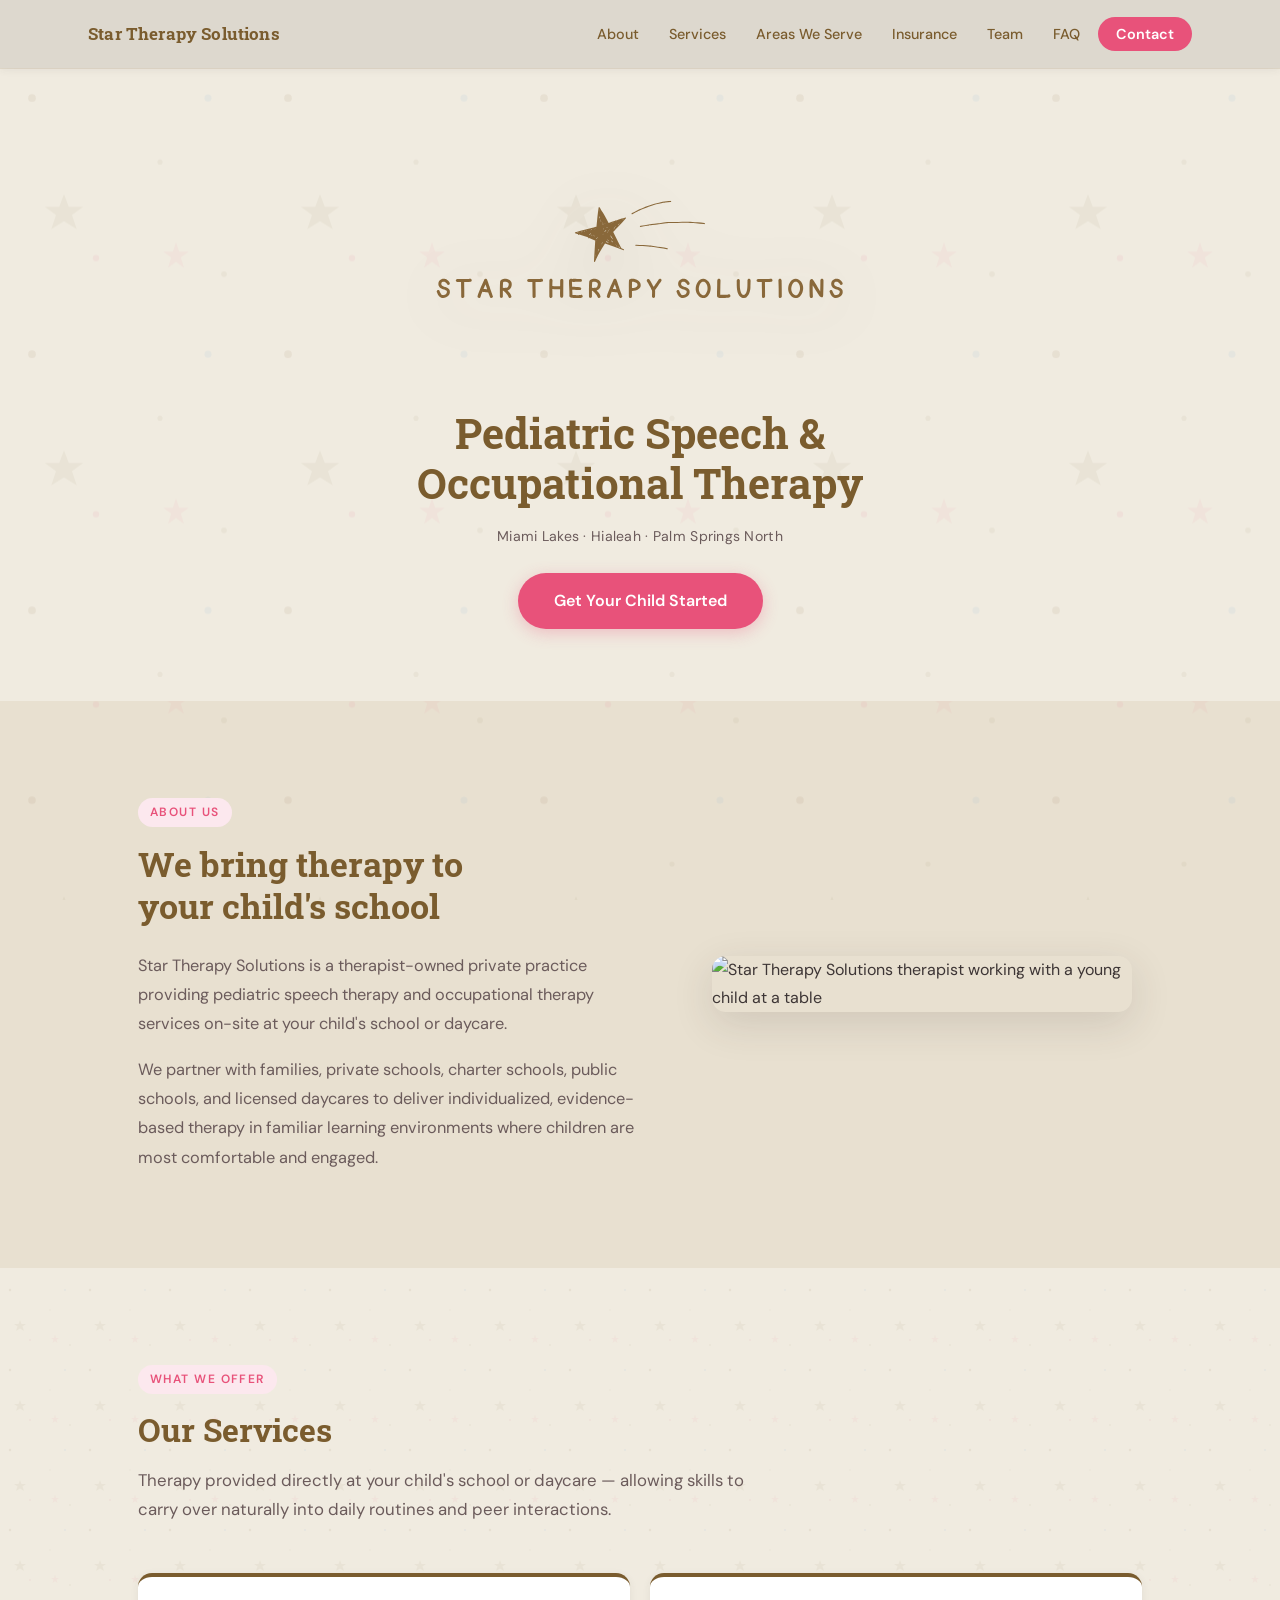
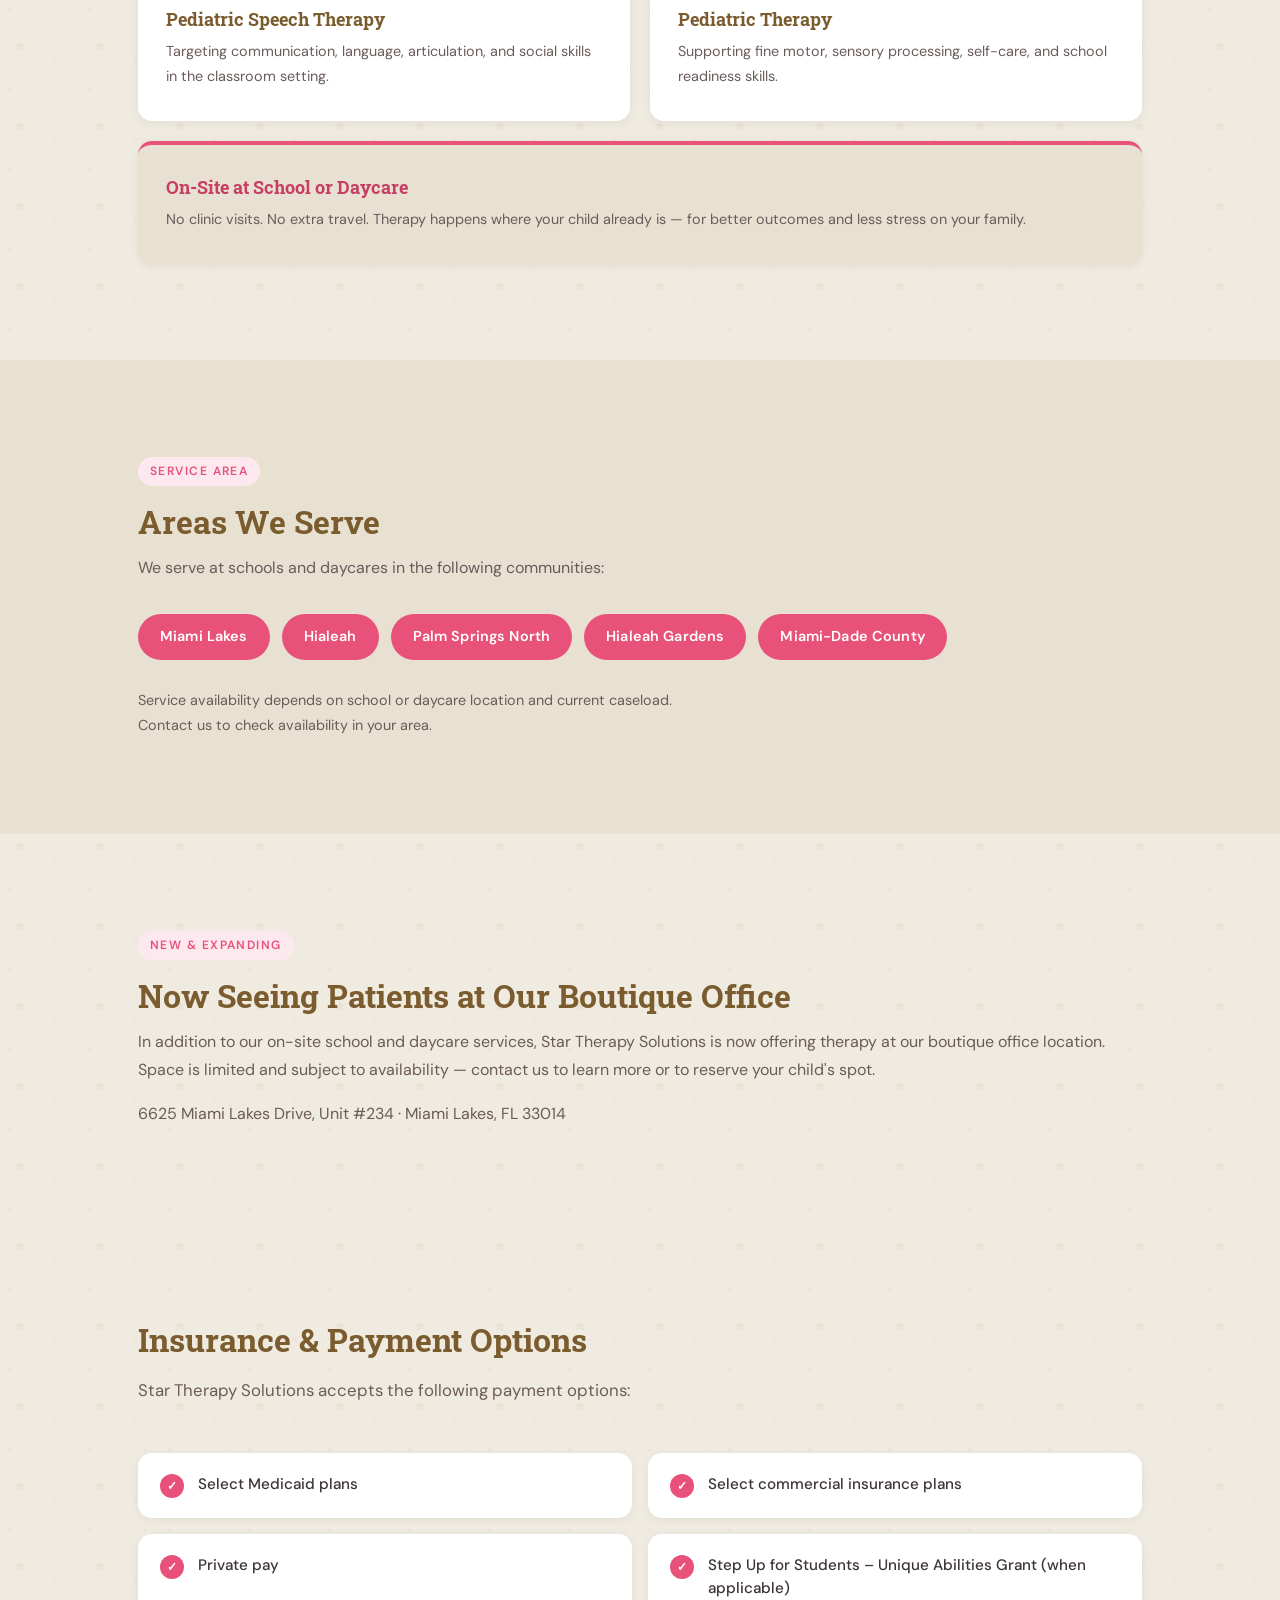
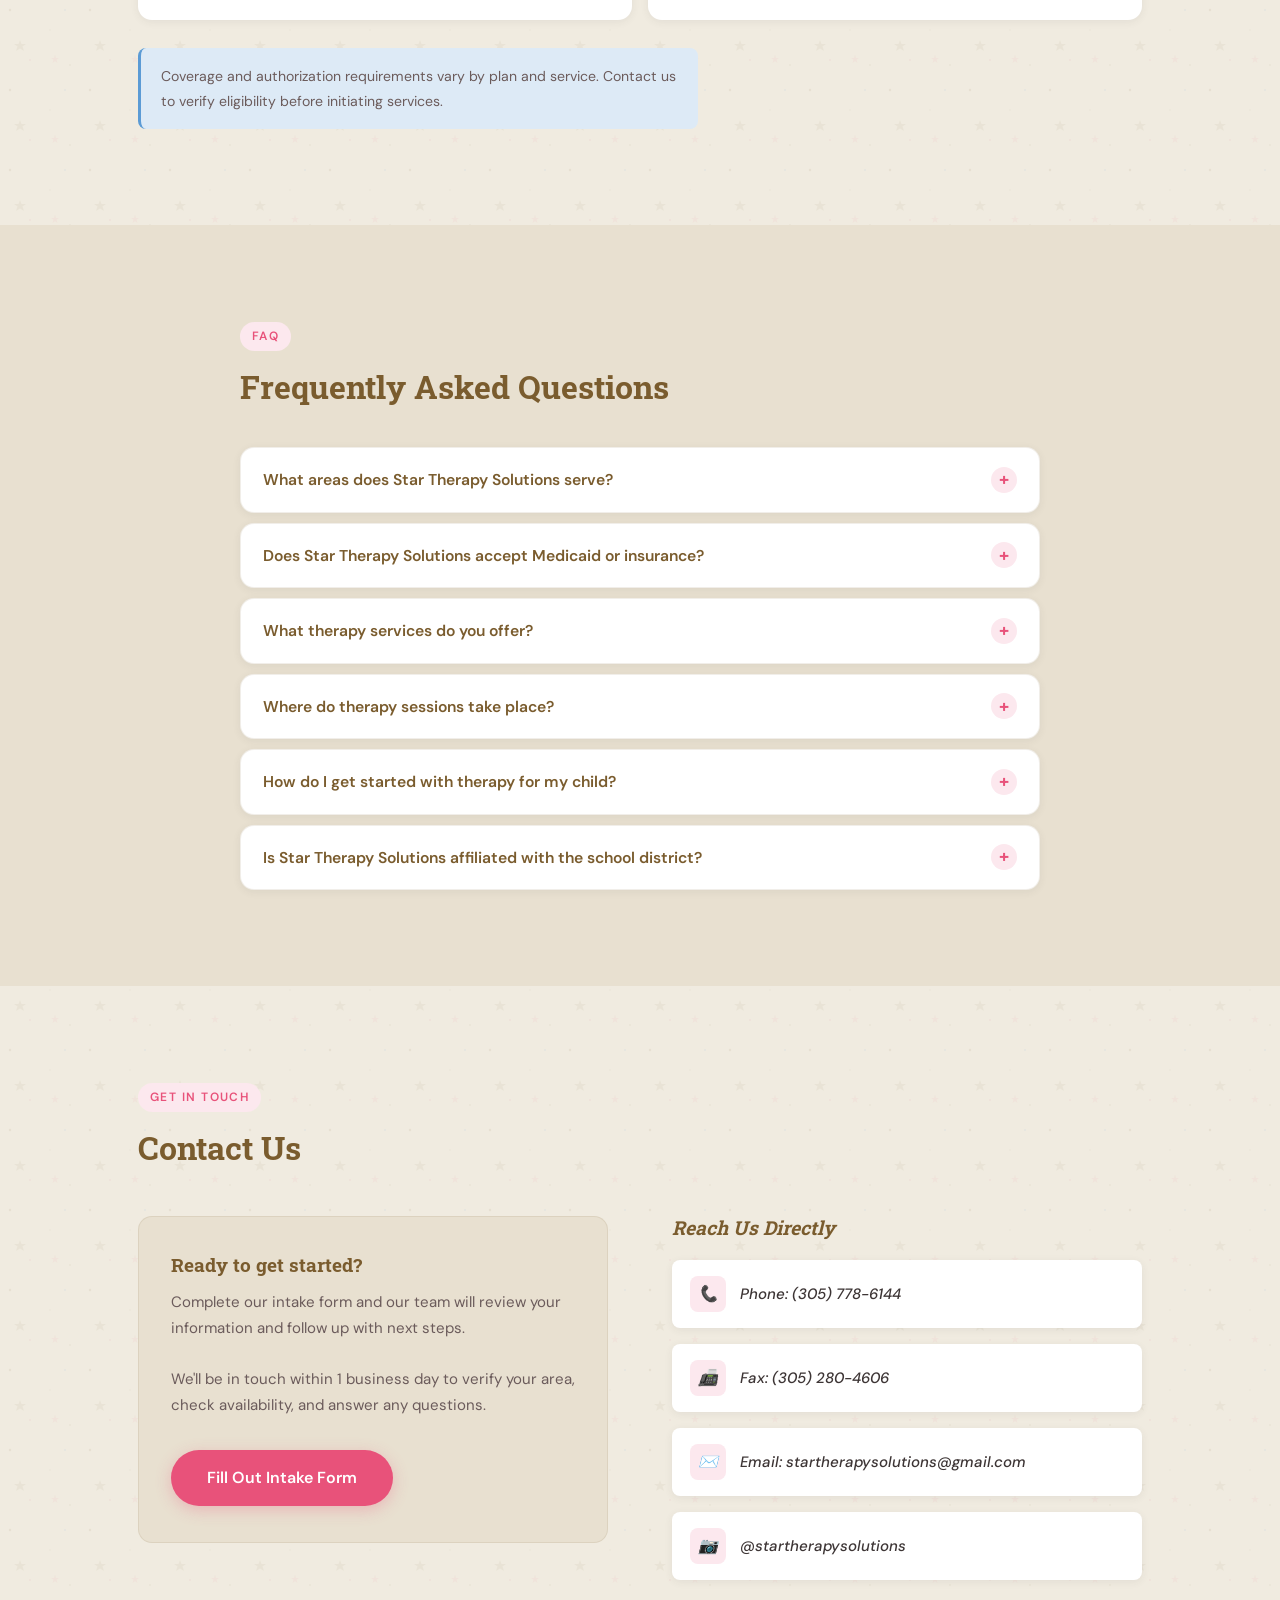
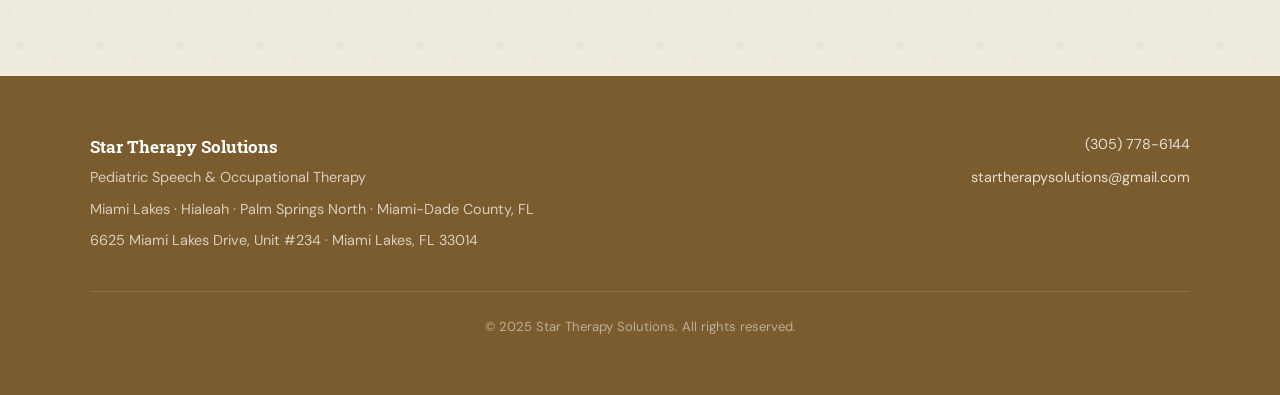
==== commit 5c7cbc63: "Add files via upload" ====
--- a/index.html
+++ b/index.html
@@ -207,12 +207,12 @@
 
 
     <!-- ─── BOUTIQUE OFFICE ───────────────────── -->
-    <section id="boutique-office" aria-labelledby="boutique-heading" class="service-block service-block--alt">
-      <div class="service-block__content">
+    <section id="boutique-office" aria-labelledby="boutique-heading">
+      <div class="areas-inner">
         <span class="section-label">New &amp; Expanding</span>
         <h2 id="boutique-heading">Now Seeing Patients at Our Boutique Office</h2>
         <p>In addition to our on-site school and daycare services, Star Therapy Solutions is now offering therapy at our boutique office location. Space is limited and subject to availability — contact us to learn more or to reserve your child's spot.</p>
-        <p>6625 Miami Lakes Drive, Unit #234<br>Miami Lakes, FL 33014</p>
+        <p>6625 Miami Lakes Drive, Unit #234 &middot; Miami Lakes, FL 33014</p>
       </div>
     </section>
 
@@ -437,4 +437,4 @@
 
 
 
-</body></html>
+</body></html>
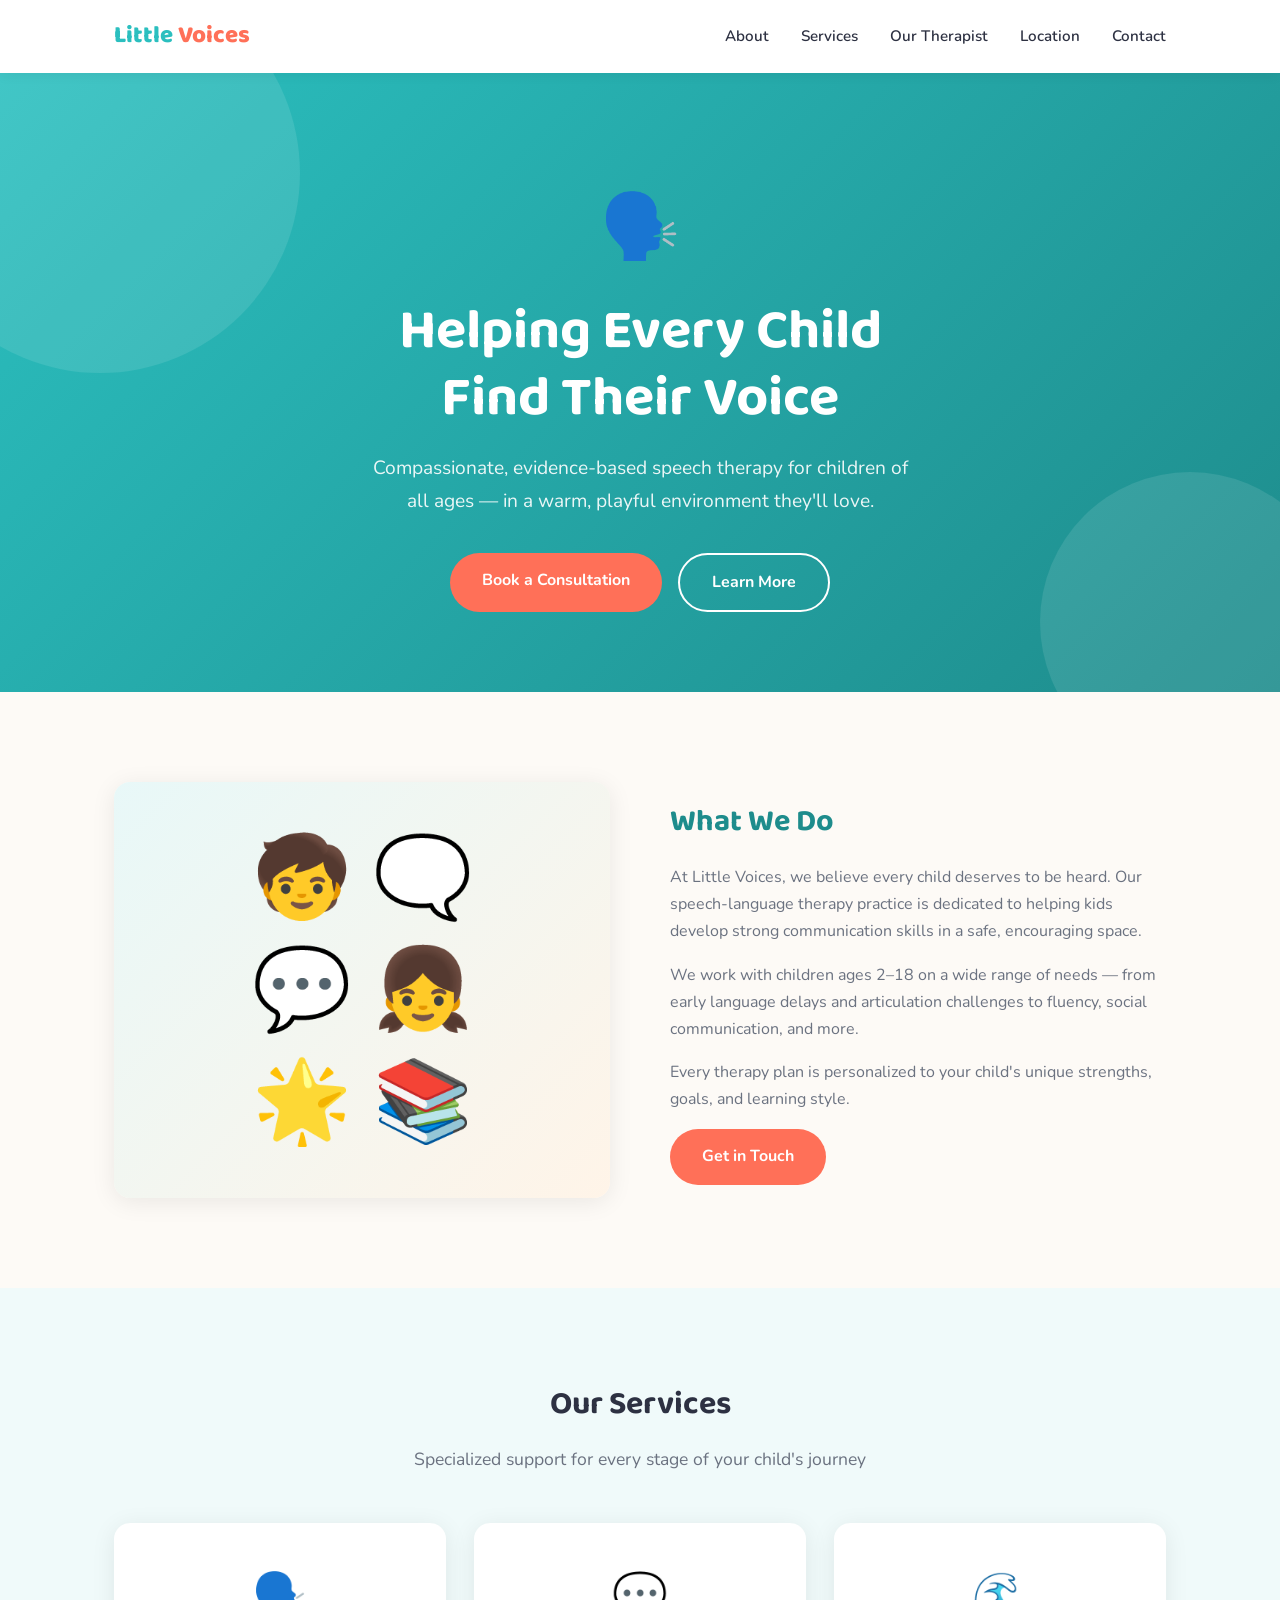
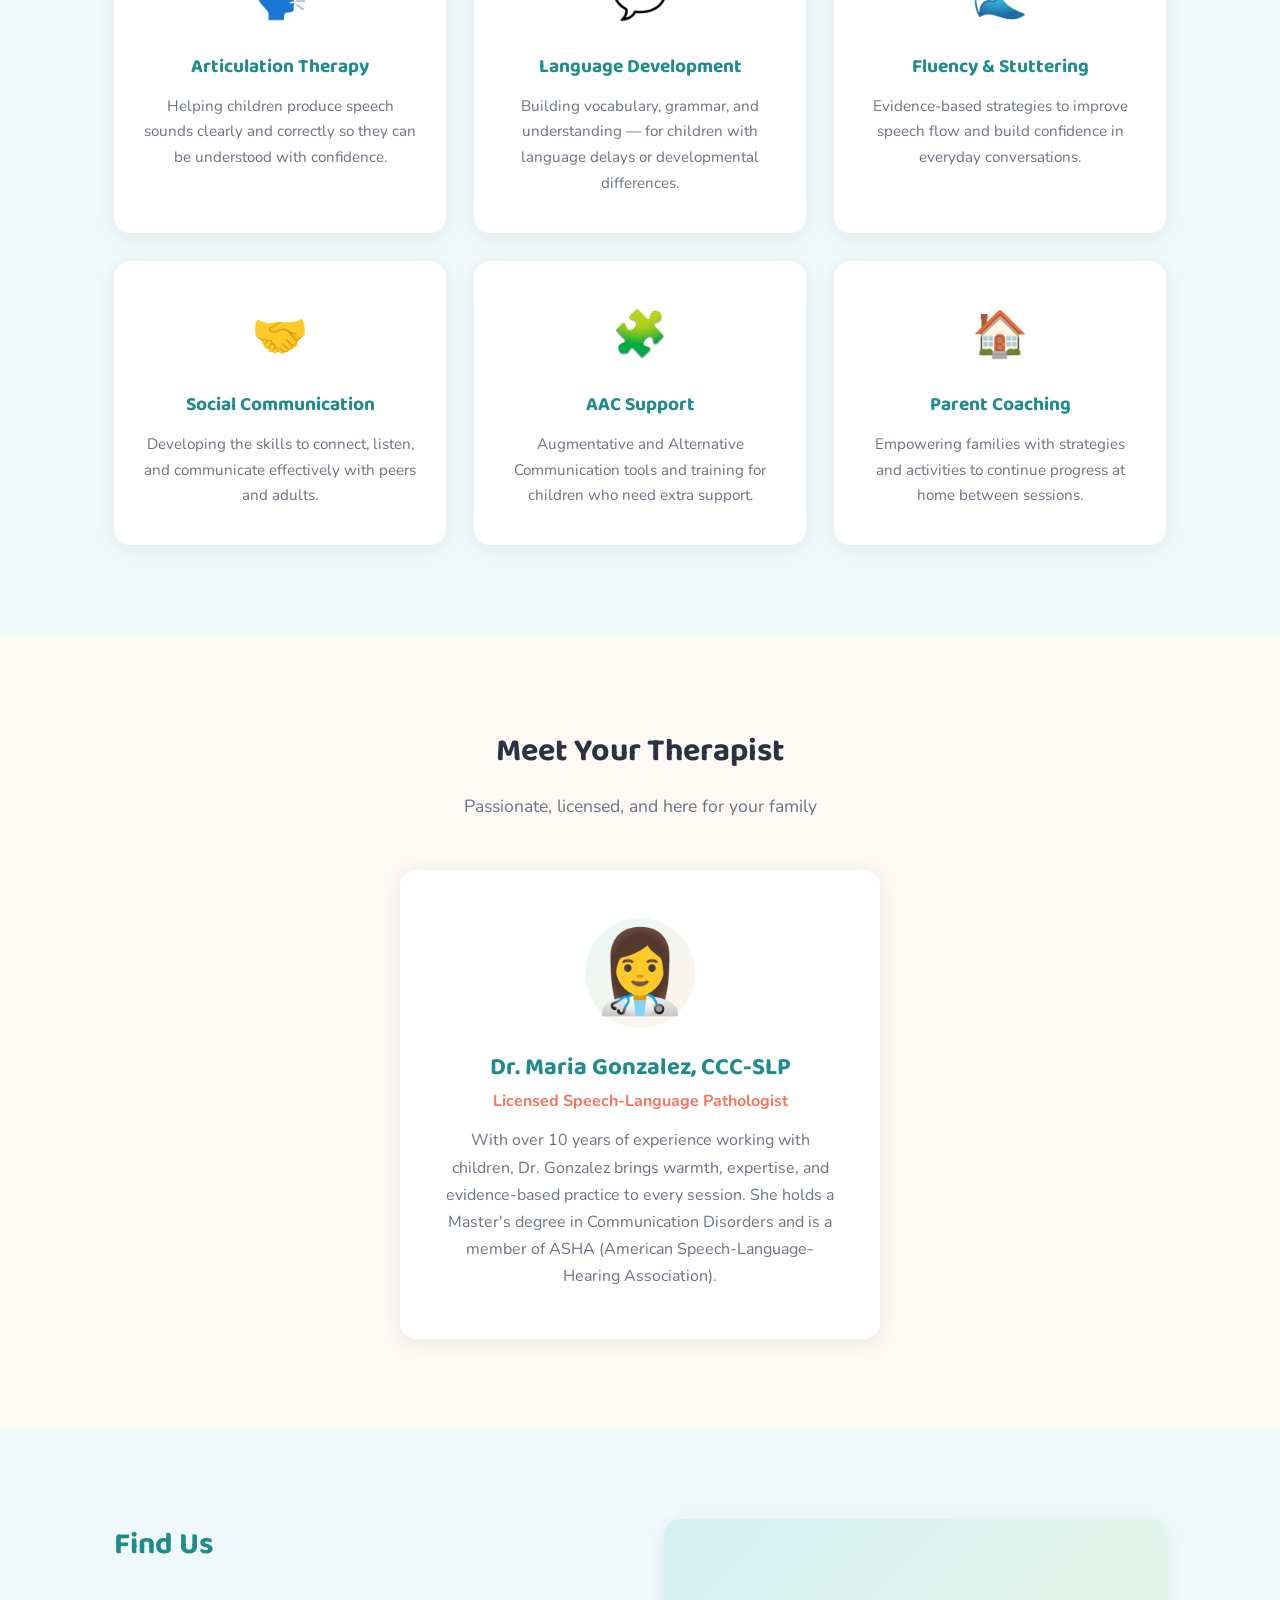
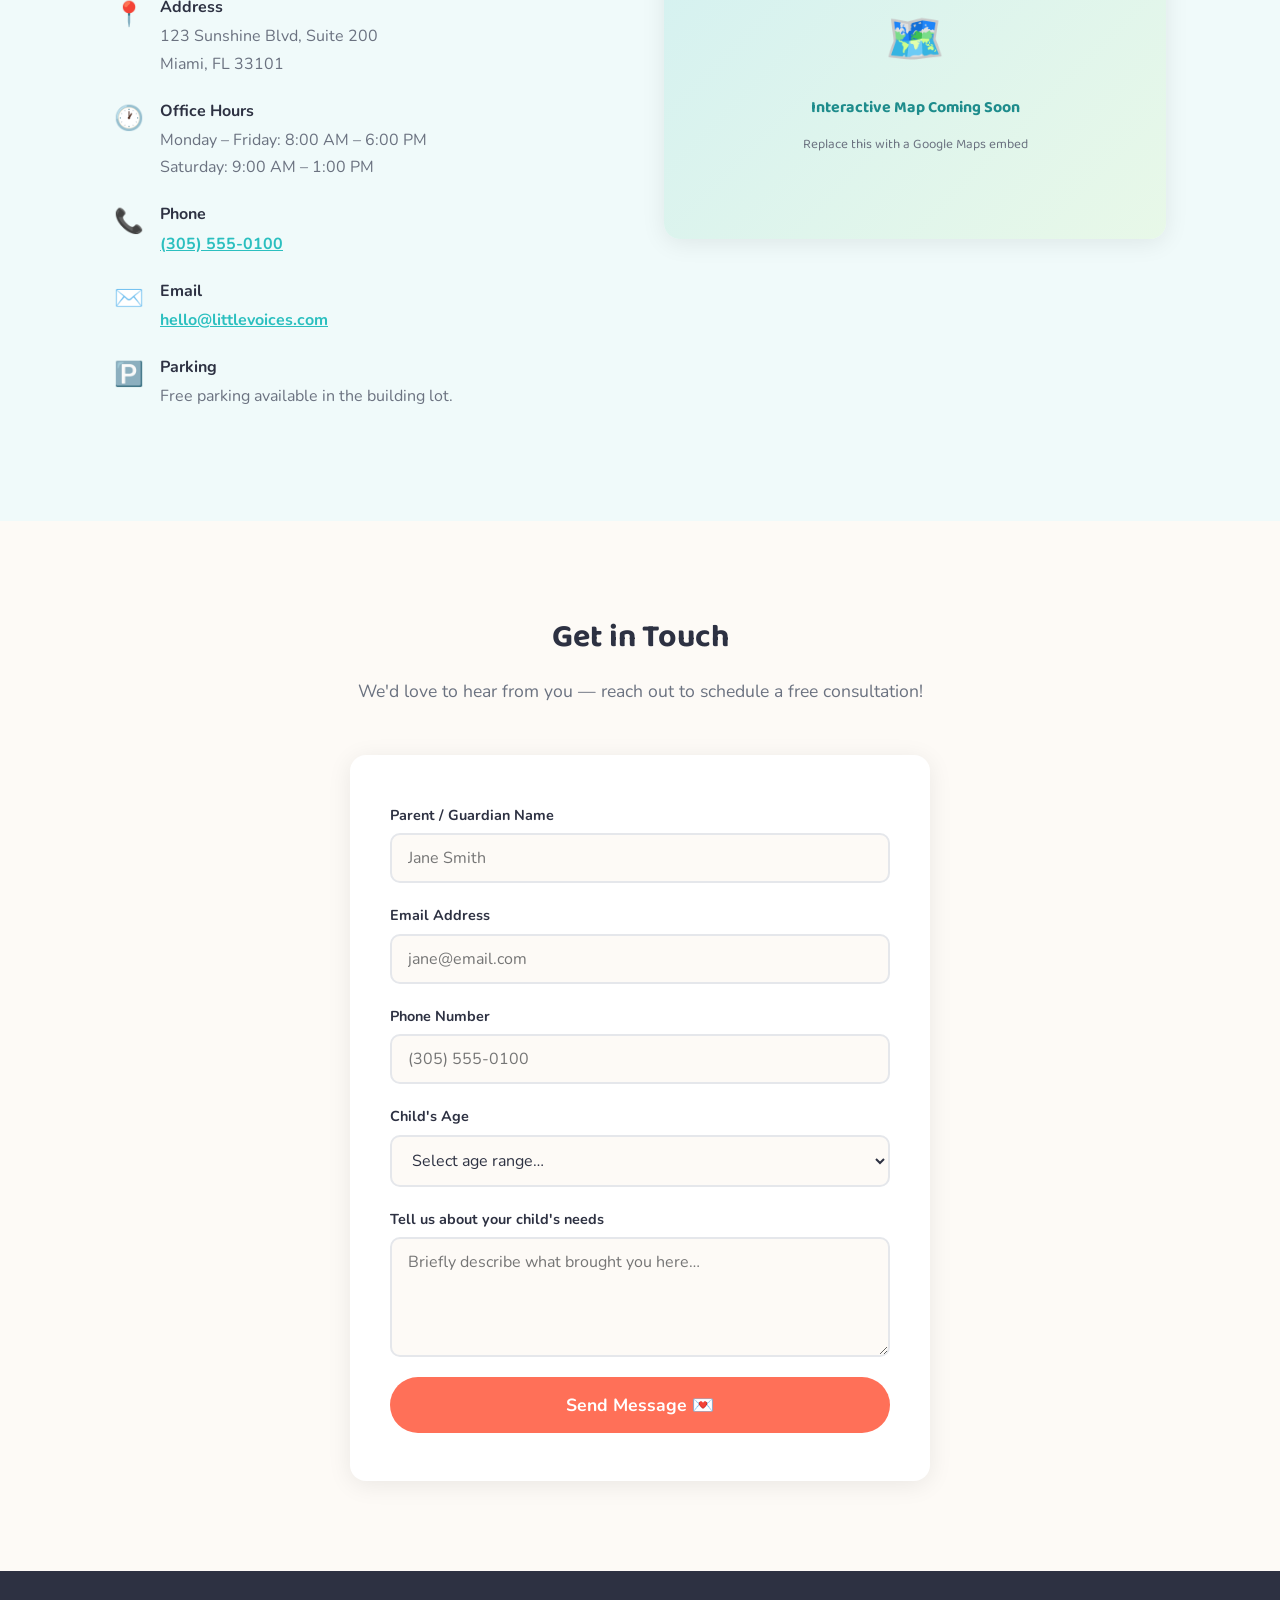
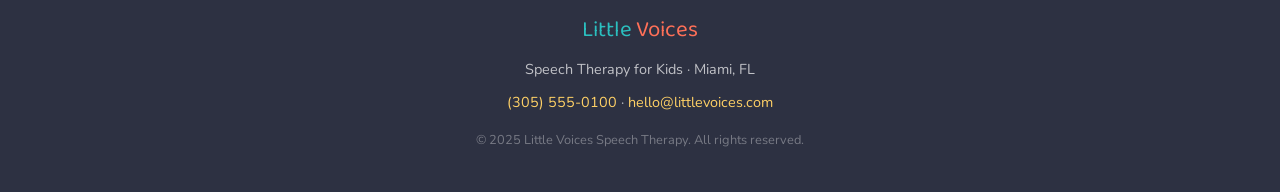
==== commit e9bd2940: "Add files via upload" ====
--- a/index.html
+++ b/index.html
@@ -1,440 +1,998 @@
 <!DOCTYPE html>
-<!-- saved from url=(0060)https://aperez2313.github.io/startherapysolutions/index.html -->
-<html lang="en"><head><meta http-equiv="Content-Type" content="text/html; charset=UTF-8">
-  
-  <meta name="viewport" content="width=device-width, initial-scale=1.0">
-  <title>Pediatric Speech &amp; OT Therapy | Miami Lakes, Hialeah | Star Therapy Solutions</title>
-  <meta name="description" content="Pediatric speech therapy and occupational therapy on-site at your child&#39;s school or daycare. Serving Miami Lakes, Hialeah &amp; Palm Springs North. Contact us today.">
-  <meta name="robots" content="index, follow">
-  <link rel="canonical" href="https://www.startherapysolutions.com/">
-  <meta property="og:type" content="website">
-  <meta property="og:title" content="Star Therapy Solutions | Pediatric Speech &amp; OT Therapy">
-  <meta property="og:description" content="On-site pediatric speech therapy and occupational therapy at your child&#39;s school or daycare in Miami Lakes, Hialeah &amp; Palm Springs North.">
-  <meta property="og:url" content="https://www.startherapysolutions.com/">
-  <meta property="og:image" content="https://www.startherapysolutions.com/image/og-preview.jpg">
-  <meta property="og:locale" content="en_US">
-  <meta name="geo.region" content="US-FL">
-  <meta name="geo.placename" content="Miami Lakes, Florida">
-  <meta name="geo.position" content="25.9066;-80.3049">
-  <meta name="ICBM" content="25.9066, -80.3049">
-
-  <script type="application/ld+json">
-  {
-    "@context": "https://schema.org",
-    "@type": ["LocalBusiness", "MedicalOrganization"],
-    "name": "Star Therapy Solutions",
-    "description": "Therapist-owned private practice providing pediatric speech therapy and occupational therapy on-site at schools and daycares in Miami-Dade County, Florida.",
-    "url": "https://www.startherapysolutions.com",
-    "telephone": "+13057786144",
-    "faxNumber": "+13052804606",
-    "email": "startherapysolutions@gmail.com",
-    "priceRange": "$$",
-    "paymentAccepted": "Medicaid, Commercial Insurance, Private Pay, Step Up for Students Grant",
-    "medicalSpecialty": ["Speech-Language Pathology", "Occupational Therapy"],
-    "areaServed": [
-      { "@type": "City", "name": "Miami Lakes", "containedIn": "Miami-Dade County" },
-      { "@type": "City", "name": "Hialeah",     "containedIn": "Miami-Dade County" },
-      { "@type": "Place","name": "Palm Springs North" },
-      { "@type": "City", "name": "Hialeah Gardens" },
-      { "@type": "County","name": "Miami-Dade County" }
-    ],
-    "serviceType": [
-      "Pediatric Speech Therapy",
-      "Pediatric Occupational Therapy",
-      "On-Site School Therapy",
-      "On-Site Daycare Therapy"
-    ],
-    "sameAs": ["https://www.instagram.com/startherapysolutions"]
-  }
-  </script>
-
-  <script type="application/ld+json">
-  {
-    "@context": "https://schema.org",
-    "@type": "FAQPage",
-    "mainEntity": [
-      {
-        "@type": "Question",
-        "name": "What areas does Star Therapy Solutions serve?",
-        "acceptedAnswer": { "@type": "Answer", "text": "Star Therapy Solutions serves schools and daycares in Miami Lakes, Hialeah, Palm Springs North, Hialeah Gardens, and surrounding Miami-Dade communities." }
-      },
-      {
-        "@type": "Question",
-        "name": "Does Star Therapy Solutions accept Medicaid or insurance?",
-        "acceptedAnswer": { "@type": "Answer", "text": "Yes. Star Therapy Solutions accepts select Medicaid plans, select commercial insurance plans, private pay, and the Step Up for Students Unique Abilities Grant when applicable. Contact us to verify your specific plan." }
-      },
-      {
-        "@type": "Question",
-        "name": "What therapy services does Star Therapy Solutions offer?",
-        "acceptedAnswer": { "@type": "Answer", "text": "Star Therapy Solutions offers pediatric speech therapy and pediatric occupational therapy. All services are provided on-site at your child's school or daycare — no clinic visits or extra travel required." }
-      },
-      {
-        "@type": "Question",
-        "name": "Where do therapy sessions take place?",
-        "acceptedAnswer": { "@type": "Answer", "text": "Therapy sessions are provided on-site at your child's school or daycare. This allows natural carryover of skills into daily classroom routines and peer interactions." }
-      },
-      {
-        "@type": "Question",
-        "name": "How do I get started with pediatric speech therapy for my child?",
-        "acceptedAnswer": { "@type": "Answer", "text": "Fill out the contact form on this page or call (305) 778-6144. We will verify availability at your child's school or daycare and walk you through next steps within 1 business day." }
-      },
-      {
-        "@type": "Question",
-        "name": "Is Star Therapy Solutions affiliated with the school district?",
-        "acceptedAnswer": { "@type": "Answer", "text": "No. Star Therapy Solutions is a private practice and is not affiliated with or employed by the school district. Services are arranged through family referral and school collaboration." }
+<!--
+  ============================================================
+  🧑‍💻 LESSON: What is DOCTYPE?
+  This tells the browser: "This is an HTML5 document."
+  Always put this at the very top of every HTML file.
+  ============================================================
+-->
+<html lang="en">
+<!--
+  🧑‍💻 LESSON: The <html> tag
+  Everything on your webpage lives inside this tag.
+  lang="en" tells browsers (and screen readers) the page is in English.
+-->
+
+<head>
+  <!--
+    🧑‍💻 LESSON: The <head> section
+    This section is NOT visible on the page.
+    It contains metadata (info ABOUT your page) and links to styles/fonts.
+  -->
+
+  <meta charset="UTF-8" />
+  <!-- charset="UTF-8" makes sure special characters (é, ñ, etc.) display correctly -->
+
+  <meta name="viewport" content="width=device-width, initial-scale=1.0" />
+  <!-- This makes your site look good on phones and tablets (responsive design) -->
+
+  <title>Little Voices Speech Therapy</title>
+  <!-- This text appears on the browser tab -->
+
+  <!-- 
+    🧑‍💻 LESSON: Google Fonts
+    We're importing two custom fonts from Google Fonts (free!):
+    - "Nunito" → a friendly, rounded font for body text
+    - "Baloo 2" → a playful font for headings
+    These are linked BEFORE our CSS so we can use them in our styles.
+  -->
+  <link rel="preconnect" href="https://fonts.googleapis.com" />
+  <link rel="preconnect" href="https://fonts.gstatic.com" crossorigin />
+  <link href="https://fonts.googleapis.com/css2?family=Baloo+2:wght@600;800&family=Nunito:wght@400;600;700&display=swap" rel="stylesheet" />
+
+  <style>
+    /*
+      ============================================================
+      🧑‍💻 LESSON: CSS (Cascading Style Sheets)
+      CSS is what makes your HTML look good.
+      The pattern is always:  selector { property: value; }
+
+      CSS LIVES here (inside <style> tags) OR in a separate .css file.
+      For small projects, keeping it in one file is fine.
+      ============================================================
+    */
+
+    /* ── CSS VARIABLES ──────────────────────────────────────────
+       Think of these like "color nicknames."
+       Define them once, use them everywhere.
+       If you want to change the brand color, you only edit ONE line!
+    ─────────────────────────────────────────────────────────── */
+    :root {
+      --teal:       #2BBFBF;
+      --teal-dark:  #1E8C8C;
+      --coral:      #FF7058;
+      --yellow:     #FFD166;
+      --bg:         #FDFAF6;
+      --text:       #2D3142;
+      --text-light: #6B7280;
+      --white:      #FFFFFF;
+      --radius:     16px;
+      --shadow:     0 4px 24px rgba(0,0,0,0.08);
+    }
+
+    /* ── RESET & BASE ───────────────────────────────────────────
+       Browsers apply their own default styles. This "reset"
+       removes inconsistencies so we start with a clean slate.
+    ─────────────────────────────────────────────────────────── */
+    *, *::before, *::after {
+      box-sizing: border-box; /* makes sizing predictable */
+      margin: 0;
+      padding: 0;
+    }
+
+    html {
+      scroll-behavior: smooth; /* smooth scrolling when clicking nav links */
+    }
+
+    body {
+      font-family: 'Nunito', sans-serif;
+      background-color: var(--bg);
+      color: var(--text);
+      line-height: 1.7; /* space between lines of text */
+    }
+
+    /* ── UTILITY CLASSES ────────────────────────────────────────
+       Small, reusable classes you can add to any element.
+    ─────────────────────────────────────────────────────────── */
+    .container {
+      max-width: 1100px;    /* page won't stretch too wide on big screens */
+      margin: 0 auto;       /* centers the container horizontally */
+      padding: 0 24px;
+    }
+
+    .section-title {
+      font-family: 'Baloo 2', cursive;
+      font-size: 2rem;
+      color: var(--text);
+      margin-bottom: 12px;
+    }
+
+    .section-subtitle {
+      color: var(--text-light);
+      font-size: 1.1rem;
+      margin-bottom: 48px;
+    }
+
+    .btn {
+      /* 
+        🧑‍💻 LESSON: The "button" style
+        display: inline-block lets us set padding/width on a link.
+        border-radius rounds the corners.
+        transition animates changes smoothly (hover effects).
+      */
+      display: inline-block;
+      padding: 14px 32px;
+      border-radius: 50px;         /* pill shape */
+      font-family: 'Nunito', sans-serif;
+      font-weight: 700;
+      font-size: 1rem;
+      text-decoration: none;
+      cursor: pointer;
+      border: none;
+      transition: transform 0.2s, box-shadow 0.2s;
+    }
+
+    .btn:hover {
+      transform: translateY(-2px);        /* lifts button slightly on hover */
+      box-shadow: 0 8px 20px rgba(0,0,0,0.15);
+    }
+
+    .btn-primary {
+      background-color: var(--coral);
+      color: var(--white);
+    }
+
+    .btn-outline {
+      background-color: transparent;
+      color: var(--white);
+      border: 2px solid var(--white);
+    }
+
+    /* ── NAVIGATION ─────────────────────────────────────────────
+       position: sticky keeps the nav visible as you scroll.
+    ─────────────────────────────────────────────────────────── */
+    nav {
+      position: sticky;
+      top: 0;
+      z-index: 100; /* stays above other content */
+      background-color: var(--white);
+      box-shadow: 0 2px 12px rgba(0,0,0,0.06);
+      padding: 16px 0;
+    }
+
+    .nav-inner {
+      display: flex;             /* places logo and links side-by-side */
+      align-items: center;
+      justify-content: space-between;
+    }
+
+    .nav-logo {
+      font-family: 'Baloo 2', cursive;
+      font-size: 1.5rem;
+      color: var(--teal);
+      text-decoration: none;
+      font-weight: 800;
+    }
+
+    .nav-logo span {
+      color: var(--coral);
+    }
+
+    .nav-links {
+      display: flex;
+      gap: 32px;          /* space between each link */
+      list-style: none;   /* removes the bullet points */
+    }
+
+    .nav-links a {
+      text-decoration: none;
+      color: var(--text);
+      font-weight: 600;
+      font-size: 0.95rem;
+      transition: color 0.2s;
+    }
+
+    .nav-links a:hover {
+      color: var(--teal);
+    }
+
+    /* Mobile nav toggle button — hidden on desktop */
+    .nav-toggle {
+      display: none;
+      background: none;
+      border: none;
+      cursor: pointer;
+      font-size: 1.6rem;
+      color: var(--text);
+    }
+
+    /* ── HERO SECTION ───────────────────────────────────────────
+       The big banner at the top of the page.
+    ─────────────────────────────────────────────────────────── */
+    .hero {
+      background: linear-gradient(135deg, var(--teal) 0%, var(--teal-dark) 100%);
+      /* 
+        🧑‍💻 LESSON: linear-gradient
+        Creates a smooth color blend. 135deg sets the angle.
+        Try changing it to 0deg (top-to-bottom) or 90deg (left-to-right)!
+      */
+      color: var(--white);
+      padding: 100px 0 80px;
+      text-align: center;
+      position: relative;
+      overflow: hidden;
+    }
+
+    /* Decorative bubble shapes in the background */
+    .hero::before,
+    .hero::after {
+      content: '';         /* ::before and ::after create invisible "ghost" elements */
+      position: absolute;
+      border-radius: 50%;
+      opacity: 0.1;
+      background: var(--white);
+    }
+
+    .hero::before {
+      width: 400px; height: 400px;
+      top: -100px; left: -100px;
+    }
+
+    .hero::after {
+      width: 300px; height: 300px;
+      bottom: -80px; right: -60px;
+    }
+
+    .hero-emoji {
+      font-size: 4rem;
+      margin-bottom: 16px;
+      display: block;
+      animation: bounce 2s infinite;  /* uses the @keyframes below */
+    }
+
+    /* 
+      🧑‍💻 LESSON: @keyframes
+      This defines a reusable animation. 
+      "bounce" moves the emoji up and down.
+    */
+    @keyframes bounce {
+      0%, 100% { transform: translateY(0); }
+      50%       { transform: translateY(-12px); }
+    }
+
+    .hero h1 {
+      font-family: 'Baloo 2', cursive;
+      font-size: clamp(2rem, 5vw, 3.5rem);
+      /* 
+        🧑‍💻 LESSON: clamp()
+        clamp(min, preferred, max) — the font is responsive!
+        It won't go below 2rem or above 3.5rem.
+      */
+      margin-bottom: 20px;
+      line-height: 1.2;
+    }
+
+    .hero p {
+      font-size: 1.2rem;
+      max-width: 560px;
+      margin: 0 auto 36px;
+      opacity: 0.9;
+    }
+
+    .hero-buttons {
+      display: flex;
+      gap: 16px;
+      justify-content: center;
+      flex-wrap: wrap;  /* buttons stack on small screens */
+    }
+
+    /* ── ABOUT SECTION ──────────────────────────────────────────*/
+    .about {
+      padding: 90px 0;
+    }
+
+    .about-grid {
+      display: grid;
+      /*
+        🧑‍💻 LESSON: CSS Grid
+        grid-template-columns defines the columns.
+        "1fr 1fr" = two equal columns.
+        gap adds space between them.
+      */
+      grid-template-columns: 1fr 1fr;
+      gap: 60px;
+      align-items: center;
+    }
+
+    .about-visual {
+      background: linear-gradient(135deg, #E8F8F8, #FFF4E8);
+      border-radius: var(--radius);
+      padding: 40px;
+      text-align: center;
+      font-size: 5rem;  /* emoji "illustration" */
+      line-height: 1.4;
+      box-shadow: var(--shadow);
+    }
+
+    .about-text h2 {
+      font-family: 'Baloo 2', cursive;
+      font-size: 1.9rem;
+      margin-bottom: 16px;
+      color: var(--teal-dark);
+    }
+
+    .about-text p {
+      color: var(--text-light);
+      margin-bottom: 16px;
+    }
+
+    /* ── SERVICES SECTION ───────────────────────────────────────*/
+    .services {
+      background-color: #F0FAFA;
+      padding: 90px 0;
+      text-align: center;
+    }
+
+    .services-grid {
+      display: grid;
+      grid-template-columns: repeat(3, 1fr); /* three equal columns */
+      gap: 28px;
+    }
+
+    .service-card {
+      background: var(--white);
+      border-radius: var(--radius);
+      padding: 36px 28px;
+      box-shadow: var(--shadow);
+      transition: transform 0.3s;
+      /*
+        🧑‍💻 LESSON: transition
+        Animates any CSS property changes over 0.3 seconds.
+        The hover effect below uses this.
+      */
+    }
+
+    .service-card:hover {
+      transform: translateY(-6px); /* card "lifts" on hover */
+    }
+
+    .service-icon {
+      font-size: 2.8rem;
+      margin-bottom: 16px;
+    }
+
+    .service-card h3 {
+      font-family: 'Baloo 2', cursive;
+      font-size: 1.2rem;
+      margin-bottom: 10px;
+      color: var(--teal-dark);
+    }
+
+    .service-card p {
+      color: var(--text-light);
+      font-size: 0.95rem;
+    }
+
+    /* ── TEAM / THERAPIST SECTION ───────────────────────────────*/
+    .team {
+      padding: 90px 0;
+      text-align: center;
+    }
+
+    .therapist-card {
+      max-width: 480px;
+      margin: 0 auto;
+      background: var(--white);
+      border-radius: var(--radius);
+      padding: 48px 40px;
+      box-shadow: var(--shadow);
+    }
+
+    .therapist-avatar {
+      font-size: 5rem;
+      background: linear-gradient(135deg, #E8F8F8, #FFF4E8);
+      width: 110px;
+      height: 110px;
+      border-radius: 50%;        /* makes it a circle */
+      display: flex;
+      align-items: center;
+      justify-content: center;
+      margin: 0 auto 20px;
+    }
+
+    .therapist-card h3 {
+      font-family: 'Baloo 2', cursive;
+      font-size: 1.5rem;
+      color: var(--teal-dark);
+    }
+
+    .therapist-card .title {
+      color: var(--coral);
+      font-weight: 700;
+      margin-bottom: 12px;
+    }
+
+    .therapist-card p {
+      color: var(--text-light);
+    }
+
+    /* ── LOCATION SECTION ───────────────────────────────────────*/
+    .location {
+      background: #F0FAFA;
+      padding: 90px 0;
+    }
+
+    .location-grid {
+      display: grid;
+      grid-template-columns: 1fr 1fr;
+      gap: 48px;
+      align-items: start;
+    }
+
+    .location-info h2 {
+      font-family: 'Baloo 2', cursive;
+      font-size: 1.9rem;
+      color: var(--teal-dark);
+      margin-bottom: 24px;
+    }
+
+    .info-item {
+      display: flex;
+      gap: 16px;
+      margin-bottom: 20px;
+      align-items: flex-start;
+    }
+
+    .info-icon {
+      font-size: 1.5rem;
+      flex-shrink: 0;  /* prevents icon from shrinking */
+    }
+
+    .info-item h4 {
+      font-weight: 700;
+      margin-bottom: 2px;
+    }
+
+    .info-item p {
+      color: var(--text-light);
+    }
+
+    /* Map placeholder (replace with a real embedded Google Map) */
+    .map-placeholder {
+      background: linear-gradient(135deg, #d4f1f1, #e8f8e8);
+      border-radius: var(--radius);
+      height: 320px;
+      display: flex;
+      flex-direction: column;
+      align-items: center;
+      justify-content: center;
+      font-size: 3rem;
+      gap: 12px;
+      color: var(--teal-dark);
+      font-family: 'Baloo 2', cursive;
+      font-size: 1rem;
+      box-shadow: var(--shadow);
+    }
+
+    .map-placeholder .map-emoji {
+      font-size: 3rem;
+    }
+
+    /* ── CONTACT SECTION ────────────────────────────────────────*/
+    .contact {
+      padding: 90px 0;
+      text-align: center;
+    }
+
+    .contact-form {
+      max-width: 580px;
+      margin: 0 auto;
+      background: var(--white);
+      border-radius: var(--radius);
+      padding: 48px 40px;
+      box-shadow: var(--shadow);
+      text-align: left;
+    }
+
+    /*
+      🧑‍💻 LESSON: Form Styling
+      label + input pairs are a core HTML pattern.
+      We use flexbox (flex-direction: column) to stack them vertically.
+    */
+    .form-group {
+      display: flex;
+      flex-direction: column;
+      margin-bottom: 20px;
+    }
+
+    .form-group label {
+      font-weight: 700;
+      margin-bottom: 6px;
+      font-size: 0.9rem;
+    }
+
+    .form-group input,
+    .form-group textarea,
+    .form-group select {
+      padding: 12px 16px;
+      border: 2px solid #E5E7EB;
+      border-radius: 10px;
+      font-family: 'Nunito', sans-serif;
+      font-size: 1rem;
+      color: var(--text);
+      transition: border-color 0.2s;
+      background: var(--bg);
+    }
+
+    .form-group input:focus,
+    .form-group textarea:focus,
+    .form-group select:focus {
+      outline: none;            /* removes default browser outline */
+      border-color: var(--teal);  /* teal border when active */
+    }
+
+    .form-group textarea {
+      resize: vertical;   /* user can resize height only */
+      min-height: 120px;
+    }
+
+    .form-submit {
+      width: 100%;
+      padding: 16px;
+      font-size: 1.1rem;
+    }
+
+    /* ── SUCCESS MESSAGE (hidden by default) ────────────────────*/
+    .success-msg {
+      display: none;           /* hidden until form submits */
+      text-align: center;
+      padding: 24px;
+      background: #E8F8F0;
+      border-radius: 12px;
+      color: #1A7A4A;
+      font-weight: 700;
+      margin-top: 16px;
+    }
+
+    /* ── FOOTER ─────────────────────────────────────────────────*/
+    footer {
+      background: var(--text);
+      color: rgba(255,255,255,0.7);
+      text-align: center;
+      padding: 40px 24px;
+    }
+
+    footer .footer-logo {
+      font-family: 'Baloo 2', cursive;
+      font-size: 1.4rem;
+      color: var(--teal);
+      margin-bottom: 8px;
+    }
+
+    footer .footer-logo span { color: var(--coral); }
+
+    footer p { font-size: 0.9rem; }
+
+    footer a {
+      color: var(--yellow);
+      text-decoration: none;
+    }
+
+    /* ── RESPONSIVE (MOBILE) ────────────────────────────────────
+       🧑‍💻 LESSON: Media Queries
+       @media screen rules apply ONLY when the screen is smaller
+       than the specified width (max-width: 768px = tablet/phone).
+       This is how you make a "responsive" website.
+    ─────────────────────────────────────────────────────────── */
+    @media screen and (max-width: 768px) {
+      .about-grid,
+      .location-grid {
+        grid-template-columns: 1fr; /* stacks into one column on mobile */
       }
-    ]
-  }
-  </script>
-
-  <link rel="stylesheet" href="styles.css">
-  <link rel="icon" href="https://aperez2313.github.io/startherapysolutions/favicon.ico" type="image/x-icon">
+
+      .services-grid {
+        grid-template-columns: 1fr;
+      }
+
+      .nav-links {
+        display: none;          /* hide nav links on mobile */
+        flex-direction: column;
+        position: absolute;
+        top: 100%;
+        left: 0; right: 0;
+        background: var(--white);
+        padding: 16px 24px;
+        box-shadow: 0 8px 20px rgba(0,0,0,0.1);
+        gap: 16px;
+      }
+
+      .nav-links.open {
+        display: flex;          /* JavaScript will add/remove "open" class */
+      }
+
+      .nav-toggle {
+        display: block;         /* show hamburger icon on mobile */
+      }
+
+      nav { position: relative; }
+
+      .contact-form {
+        padding: 32px 24px;
+      }
+    }
+
+  </style>
 </head>
 
 <body>
 
-  <!-- ═══════════════════════════════════════ NAVIGATION -->
-  <nav aria-label="Main navigation">
-    <div class="nav-inner">
-      <a class="nav-logo" href="https://aperez2313.github.io/startherapysolutions/index.html">Star Therapy Solutions</a>
-      <button id="navToggle" aria-label="Open navigation menu">☰</button>
-      <ul id="navLinks" role="list">
-        <li><a href="https://aperez2313.github.io/startherapysolutions/index.html#about">About</a></li>
-        <li><a href="https://aperez2313.github.io/startherapysolutions/services.html">Services</a></li>
-        <li><a href="https://aperez2313.github.io/startherapysolutions/index.html#areas">Areas We Serve</a></li>
-        <li><a href="https://aperez2313.github.io/startherapysolutions/index.html#insurance">Insurance</a></li>
-        <li><a href="https://aperez2313.github.io/startherapysolutions/team.html">Team</a></li>
-        <li><a href="https://aperez2313.github.io/startherapysolutions/faq.html">FAQ</a></li>
-        <li><a href="https://aperez2313.github.io/startherapysolutions/index.html#contact" class="nav-cta">Contact</a></li>
+  <!-- ============================================================
+    🧑‍💻 LESSON: HTML STRUCTURE
+    Think of HTML like building blocks:
+    - <nav>    = the navigation bar
+    - <header> / <section> = major content areas
+    - <footer> = the bottom of the page
+
+    We use id="..." so nav links can jump to each section.
+  ============================================================ -->
+
+  <!-- NAVIGATION BAR -->
+  <nav>
+    <div class="container nav-inner">
+      <a href="#home" class="nav-logo">Little <span>Voices</span></a>
+
+      <!-- Hamburger button (visible on mobile only) -->
+      <button class="nav-toggle" id="navToggle" aria-label="Open menu">☰</button>
+
+      <ul class="nav-links" id="navLinks">
+        <li><a href="#about">About</a></li>
+        <li><a href="#services">Services</a></li>
+        <li><a href="#team">Our Therapist</a></li>
+        <li><a href="#location">Location</a></li>
+        <li><a href="#contact">Contact</a></li>
       </ul>
     </div>
   </nav>
 
-
-  <!-- ═══════════════════════════════════════ HERO -->
-  <header id="home">
-    <svg style="width:420px;height:auto;max-width:90vw;display:block;margin-bottom:8px;filter:drop-shadow(0 8px 32px rgba(61,53,53,0.16));" xmlns="http://www.w3.org/2000/svg" xmlns:xlink="http://www.w3.org/1999/xlink" width="1366" zoomAndPan="magnify" viewBox="0 0 1024.5 576" height="768" preserveAspectRatio="xMidYMid meet" version="1.0"><defs><g></g><clippath id="f672ea8fd5"><path d="M 342 0.71875 L 660 0.71875 L 660 150 L 342 150 Z M 342 0.71875 " clip-rule="nonzero"></path></clippath><clippath id="577bb37ea9"><path d="M 0.273438 153 L 1006.34375 153 L 1006.34375 263.148438 L 0.273438 263.148438 Z M 0.273438 153 " clip-rule="nonzero"></path></clippath><clippath id="3f2aaea64b"><rect x="0" width="1007" y="0" height="111"></rect></clippath><clippath id="bd6e9ed2f3"><rect x="0" width="1007" y="0" height="264"></rect></clippath></defs><g transform="matrix(1, 0, 0, 1, 11, 128)"><g clip-path="url(#bd6e9ed2f3)"><g clip-path="url(#f672ea8fd5)"><path fill="#89683a" d="M 465.558594 41.449219 C 463.648438 42.070312 461.738281 42.691406 459.828125 43.3125 C 459.582031 43.277344 459.316406 43.316406 459.042969 43.457031 C 458.851562 43.554688 458.660156 43.65625 458.46875 43.753906 C 458.136719 43.863281 457.804688 43.96875 457.472656 44.078125 C 456.914062 43.597656 455.941406 43.507812 455.394531 44.296875 C 455.261719 44.492188 455.128906 44.6875 454.996094 44.882812 C 451.226562 46.105469 447.453125 47.328125 443.683594 48.558594 C 443.644531 48.570312 443.609375 48.582031 443.574219 48.59375 C 443.105469 47.875 441.949219 47.625 441.34375 48.589844 C 441.148438 48.894531 440.957031 49.203125 440.765625 49.511719 C 435.421875 51.253906 430.078125 52.992188 424.757812 54.792969 C 421.589844 48.636719 418.152344 42.601562 414.859375 36.511719 C 413.570312 34.125 412.019531 31.863281 410.585938 29.558594 C 408.835938 26.742188 407.089844 23.929688 405.339844 21.113281 C 405.3125 21.03125 405.285156 20.945312 405.257812 20.859375 C 405.175781 20.605469 405.003906 20.402344 404.796875 20.246094 C 404.257812 19.378906 403.722656 18.515625 403.183594 17.648438 C 403.015625 17.382812 402.851562 17.117188 402.6875 16.851562 C 401.941406 15.652344 400.394531 16.277344 400.238281 17.511719 C 399.230469 25.324219 398.03125 33.132812 397.285156 40.976562 C 396.558594 48.640625 395.859375 56.304688 395.003906 63.957031 C 394.886719 64.03125 394.777344 64.132812 394.679688 64.253906 C 394.503906 64.296875 394.328125 64.335938 394.152344 64.378906 C 392.296875 64.847656 390.441406 65.320312 388.585938 65.792969 C 388.300781 65.742188 387.992188 65.804688 387.695312 66.015625 C 381.261719 67.644531 374.824219 69.277344 368.390625 70.914062 C 360.320312 72.96875 352.273438 75.113281 344.214844 77.234375 C 343.835938 77.332031 343.457031 77.433594 343.078125 77.53125 C 341.789062 77.871094 341.867188 79.691406 343.078125 80.066406 C 345.5 80.816406 347.925781 81.5625 350.347656 82.3125 C 350.34375 82.480469 350.335938 82.644531 350.332031 82.8125 C 350.28125 84.308594 352.523438 84.582031 352.914062 83.164062 C 352.917969 83.144531 352.925781 83.125 352.929688 83.105469 C 356.820312 84.308594 360.714844 85.511719 364.601562 86.730469 C 367.1875 87.542969 369.777344 88.339844 372.367188 89.144531 C 372.410156 89.167969 372.449219 89.199219 372.496094 89.21875 C 373.332031 89.597656 374.164062 89.972656 374.996094 90.347656 C 374.332031 91.578125 376.140625 93.019531 377.09375 91.875 C 377.210938 91.734375 377.328125 91.59375 377.445312 91.453125 C 379.261719 92.273438 381.078125 93.09375 382.894531 93.910156 C 384.800781 94.773438 386.707031 95.632812 388.613281 96.492188 C 389.621094 96.949219 390.53125 97.175781 391.628906 97.394531 C 391.777344 97.421875 391.921875 97.453125 392.070312 97.480469 C 391.636719 105.523438 391.09375 113.554688 390.523438 121.59375 C 389.921875 130.152344 389.542969 138.726562 389.09375 147.292969 C 389.070312 147.707031 389.046875 148.121094 389.027344 148.535156 C 388.960938 149.804688 390.914062 150.375 391.476562 149.199219 C 393.445312 145.097656 395.414062 140.996094 397.386719 136.890625 C 398.828125 133.886719 400.136719 130.773438 401.835938 127.898438 C 406.1875 120.53125 410.363281 113.058594 415.171875 105.976562 C 415.429688 105.601562 415.683594 105.226562 415.9375 104.851562 C 422.871094 107.40625 429.804688 109.96875 436.730469 112.542969 C 444.367188 115.378906 452.046875 118.09375 459.710938 120.84375 C 460.09375 120.980469 460.472656 121.117188 460.855469 121.253906 C 462.449219 121.828125 463.136719 119.289062 461.554688 118.71875 C 459.710938 118.058594 457.871094 117.402344 456.027344 116.746094 C 455.519531 115.769531 455.007812 114.796875 454.5 113.820312 C 454.464844 113.714844 454.417969 113.605469 454.351562 113.5 C 454.335938 113.472656 454.320312 113.449219 454.304688 113.421875 C 454.273438 113.359375 454.234375 113.300781 454.195312 113.238281 C 451.316406 107.742188 448.414062 102.253906 445.609375 96.722656 C 442.3125 90.226562 439.1875 83.640625 435.964844 77.105469 C 435.980469 77.085938 435.996094 77.0625 436.015625 77.039062 C 436.476562 76.433594 436.9375 75.824219 437.398438 75.214844 C 437.433594 75.167969 437.453125 75.140625 437.472656 75.113281 C 437.503906 75.085938 437.554688 75.039062 437.664062 74.925781 C 441.351562 71.199219 444.894531 67.320312 448.503906 63.523438 C 454.429688 57.289062 460.195312 50.90625 466 44.5625 C 466.28125 44.257812 466.558594 43.953125 466.835938 43.648438 C 467.675781 42.730469 466.871094 41.023438 465.558594 41.449219 Z M 416.785156 57.558594 C 416.523438 57.652344 416.261719 57.742188 416 57.835938 C 415.742188 57.09375 415.484375 56.347656 415.226562 55.601562 C 415.746094 56.253906 416.265625 56.90625 416.785156 57.558594 Z M 405.421875 50.777344 C 405.640625 51.761719 405.832031 52.75 406.027344 53.734375 C 405.664062 52.535156 405.304688 51.335938 404.941406 50.132812 C 404.695312 49.316406 404.449219 48.5 404.203125 47.683594 C 404.265625 47.140625 404.324219 46.597656 404.382812 46.054688 C 404.730469 47.628906 405.078125 49.203125 405.421875 50.777344 Z M 409.019531 55.492188 C 408.671875 53.453125 408.257812 51.421875 407.824219 49.398438 C 408.832031 52.777344 409.378906 56.296875 410.109375 59.753906 C 410.121094 59.808594 410.132812 59.867188 410.144531 59.921875 C 410.03125 59.960938 409.917969 60.003906 409.800781 60.042969 C 409.542969 58.523438 409.28125 57.007812 409.019531 55.492188 Z M 415.984375 73.671875 C 417.21875 72.953125 418.453125 72.234375 419.6875 71.515625 C 418.121094 73.558594 416.554688 75.605469 414.988281 77.648438 C 415.089844 76.644531 415.1875 75.636719 415.289062 74.628906 C 415.523438 74.308594 415.753906 73.988281 415.984375 73.671875 Z M 411.351562 80.914062 C 411.554688 81.144531 411.757812 81.371094 411.960938 81.601562 C 411.8125 81.796875 411.664062 81.988281 411.515625 82.179688 C 411.464844 82.246094 411.414062 82.3125 411.363281 82.378906 C 411.351562 82.394531 411.335938 82.40625 411.316406 82.429688 C 410.464844 83.335938 409.675781 84.308594 408.878906 85.269531 C 409.703125 83.820312 410.527344 82.367188 411.351562 80.914062 Z M 421.003906 79.546875 C 420.925781 79.460938 420.84375 79.386719 420.761719 79.328125 C 420.882812 79.023438 421.003906 78.71875 421.125 78.417969 C 421.632812 77.648438 422.140625 76.882812 422.648438 76.113281 C 423.75 74.453125 424.949219 72.828125 425.960938 71.109375 C 425.984375 71.074219 426.007812 71.039062 426.027344 71.007812 C 426.0625 70.960938 426.101562 70.914062 426.136719 70.867188 C 426.238281 70.738281 426.34375 70.605469 426.445312 70.476562 C 426.46875 70.597656 426.492188 70.71875 426.515625 70.839844 C 424.683594 73.746094 422.851562 76.652344 421.003906 79.546875 Z M 421.652344 66.679688 C 421.28125 66.867188 420.910156 67.050781 420.542969 67.238281 C 420.648438 66.75 420.390625 66.25 419.988281 65.941406 C 420.019531 65.886719 420.050781 65.832031 420.082031 65.78125 C 420.148438 65.671875 420.210938 65.5625 420.273438 65.453125 C 420.738281 65.269531 421.203125 65.089844 421.667969 64.910156 C 421.054688 65.417969 421.179688 66.191406 421.652344 66.679688 Z M 408.6875 89.679688 C 408.546875 89.894531 408.402344 90.113281 408.257812 90.328125 C 408.261719 90.277344 408.261719 90.226562 408.265625 90.175781 C 408.40625 90.011719 408.546875 89.84375 408.6875 89.679688 Z M 413.167969 69.601562 C 412.859375 69.816406 412.550781 70.03125 412.242188 70.246094 C 412.046875 70.285156 411.855469 70.320312 411.660156 70.355469 C 411.910156 69.929688 412.15625 69.503906 412.40625 69.078125 C 412.695312 68.910156 412.984375 68.738281 413.273438 68.570312 C 413.238281 68.914062 413.203125 69.257812 413.167969 69.601562 Z M 403.011719 60.472656 C 402.980469 60.699219 402.945312 60.925781 402.914062 61.15625 C 402.941406 60.90625 402.96875 60.65625 402.996094 60.410156 C 403 60.429688 403.007812 60.449219 403.011719 60.472656 Z M 402.953125 96.289062 C 402.824219 96.554688 402.695312 96.820312 402.566406 97.089844 C 402.488281 97.058594 402.414062 97.03125 402.335938 97.003906 C 402.542969 96.765625 402.75 96.527344 402.953125 96.289062 Z M 401.320312 99.421875 C 401.351562 99.433594 401.382812 99.445312 401.410156 99.457031 C 401.253906 99.78125 401.09375 100.105469 400.9375 100.429688 C 401.066406 100.09375 401.195312 99.757812 401.320312 99.421875 Z M 422.421875 95.300781 C 423.324219 96.148438 424.226562 96.996094 425.132812 97.839844 C 425.21875 97.960938 425.304688 98.078125 425.390625 98.195312 C 425.460938 98.292969 425.53125 98.386719 425.597656 98.484375 C 424.3125 97.757812 423.027344 97.03125 421.738281 96.304688 C 421.96875 95.972656 422.195312 95.636719 422.421875 95.300781 Z M 389.894531 88.035156 C 389.765625 87.996094 389.640625 87.960938 389.511719 87.921875 C 390.238281 86.941406 390.96875 85.960938 391.695312 84.980469 C 391.09375 86 390.496094 87.015625 389.894531 88.035156 Z M 412.714844 59.015625 C 412.484375 57.875 412.257812 56.734375 412.027344 55.59375 C 412.4375 56.667969 412.847656 57.746094 413.261719 58.820312 C 413.078125 58.886719 412.898438 58.953125 412.714844 59.015625 Z M 407.003906 107.769531 C 407.710938 105.953125 408.417969 104.136719 409.121094 102.324219 C 409.550781 102.480469 409.976562 102.640625 410.402344 102.796875 C 410.398438 102.804688 410.394531 102.8125 410.390625 102.816406 C 409.261719 104.46875 408.132812 106.117188 407.003906 107.769531 Z M 430.90625 89.605469 C 430.261719 88.5 429.617188 87.398438 428.972656 86.292969 C 429.25 85.941406 429.519531 85.585938 429.796875 85.230469 C 431.824219 88.589844 433.855469 91.953125 435.886719 95.316406 C 435.019531 94.347656 434.105469 93.429688 433.199219 92.488281 C 432.675781 91.9375 432.152344 91.390625 431.625 90.84375 C 431.386719 90.429688 431.148438 90.015625 430.90625 89.605469 Z M 439.019531 66.132812 C 439.8125 64.832031 440.601562 63.53125 441.394531 62.226562 C 441.539062 62.382812 441.710938 62.503906 441.90625 62.566406 C 440.953125 64.277344 439.976562 65.976562 438.8125 67.546875 C 437.78125 68.929688 436.75 70.3125 435.71875 71.691406 C 436.816406 69.835938 437.902344 67.972656 439.019531 66.132812 Z M 403.890625 31.457031 C 403.867188 31.390625 403.839844 31.324219 403.816406 31.253906 C 403.78125 31.164062 403.738281 31.082031 403.691406 31.003906 C 403.707031 30.910156 403.722656 30.820312 403.738281 30.726562 C 403.828125 30.976562 403.914062 31.230469 404.003906 31.484375 C 403.96875 31.472656 403.929688 31.464844 403.890625 31.457031 Z M 403.792969 43.371094 C 403.449219 43.234375 403.042969 43.210938 402.699219 43.332031 C 402.726562 43.109375 402.753906 42.890625 402.78125 42.667969 C 402.855469 42.0625 402.460938 41.652344 401.957031 41.476562 C 402.160156 40.253906 402.363281 39.027344 402.566406 37.800781 C 402.976562 39.65625 403.382812 41.515625 403.792969 43.371094 Z M 387.0625 86.027344 C 386.867188 86.386719 386.671875 86.746094 386.476562 87.101562 C 386.234375 87.042969 385.992188 86.976562 385.75 86.921875 C 386.851562 85.398438 387.957031 83.871094 389.0625 82.347656 C 388.394531 83.574219 387.726562 84.800781 387.0625 86.027344 Z M 394.941406 92.886719 C 395.085938 92.75 395.1875 92.574219 395.257812 92.375 C 396.367188 92.367188 396.859375 90.914062 396.15625 90.15625 C 396.265625 90.011719 396.375 89.867188 396.484375 89.71875 C 396.773438 89.992188 397.210938 90.125 397.628906 90.097656 C 397.617188 90.238281 397.605469 90.375 397.59375 90.515625 C 397.152344 91.351562 396.710938 92.191406 396.265625 93.027344 C 396.066406 93.210938 395.917969 93.464844 395.863281 93.785156 C 395.765625 93.972656 395.667969 94.160156 395.570312 94.34375 C 395.339844 94.226562 395.113281 94.105469 394.886719 93.984375 C 394.90625 93.621094 394.921875 93.253906 394.941406 92.886719 Z M 394.199219 70.789062 C 394.054688 70.988281 393.910156 71.1875 393.765625 71.386719 C 393.921875 71.101562 394.074219 70.816406 394.230469 70.53125 C 394.21875 70.617188 394.207031 70.703125 394.199219 70.789062 Z M 378.585938 84.527344 C 378.117188 84.347656 377.648438 84.171875 377.183594 83.992188 C 378.863281 82.207031 380.542969 80.421875 382.222656 78.640625 C 381.011719 80.601562 379.796875 82.5625 378.585938 84.527344 Z M 397.757812 126.992188 C 397.761719 126.980469 397.769531 126.972656 397.773438 126.960938 C 398.679688 124.171875 399.582031 121.382812 400.488281 118.59375 C 400.628906 118.796875 400.84375 118.953125 401.089844 119.046875 C 401.28125 119.179688 401.507812 119.261719 401.738281 119.289062 C 400.390625 121.910156 399.042969 124.53125 397.710938 127.15625 C 397.726562 127.101562 397.742188 127.046875 397.757812 126.992188 Z M 417.113281 98.265625 C 417.136719 98.277344 417.160156 98.292969 417.1875 98.308594 C 416.929688 98.695312 416.667969 99.078125 416.410156 99.464844 C 416.644531 99.066406 416.878906 98.664062 417.113281 98.265625 Z M 428.640625 96.117188 C 428.59375 96.011719 428.546875 95.910156 428.496094 95.804688 C 428.519531 95.835938 428.539062 95.871094 428.5625 95.902344 C 428.664062 96.0625 428.769531 96.226562 428.875 96.386719 C 428.796875 96.296875 428.71875 96.207031 428.640625 96.117188 Z M 442.558594 51.957031 C 442.5625 51.953125 442.5625 51.949219 442.566406 51.945312 C 442.601562 51.929688 442.609375 51.933594 442.558594 51.957031 Z M 383.402344 84.96875 C 383.195312 85.351562 382.988281 85.734375 382.78125 86.117188 C 382.558594 86.03125 382.335938 85.949219 382.117188 85.863281 C 382.878906 84.953125 383.640625 84.042969 384.402344 83.128906 C 384.066406 83.742188 383.734375 84.355469 383.402344 84.96875 Z M 374.78125 82.332031 C 374.613281 82.546875 374.445312 82.757812 374.277344 82.972656 C 374.214844 82.953125 374.152344 82.933594 374.089844 82.914062 C 374.421875 82.589844 374.753906 82.265625 375.089844 81.941406 C 374.984375 82.070312 374.882812 82.203125 374.78125 82.332031 Z M 366.722656 81.320312 C 366.632812 81.300781 366.539062 81.28125 366.449219 81.261719 C 366.78125 80.96875 367.117188 80.675781 367.449219 80.378906 C 367.207031 80.691406 366.964844 81.007812 366.722656 81.320312 Z M 359.765625 79.871094 C 359.675781 79.855469 359.585938 79.835938 359.496094 79.816406 C 359.660156 79.710938 359.820312 79.605469 359.984375 79.5 C 359.910156 79.625 359.839844 79.746094 359.765625 79.871094 Z M 419.453125 99.671875 C 421.503906 100.898438 423.554688 102.128906 425.601562 103.359375 C 423.222656 102.613281 420.847656 101.867188 418.464844 101.125 C 418.796875 100.640625 419.125 100.15625 419.453125 99.671875 Z M 434.769531 101.847656 C 433.65625 100.710938 432.457031 99.667969 431.234375 98.648438 C 431.855469 98.566406 432.421875 98.078125 432.449219 97.457031 C 432.488281 97.523438 432.523438 97.585938 432.5625 97.648438 C 433.597656 99.425781 434.691406 101.167969 435.800781 102.898438 C 435.457031 102.546875 435.113281 102.199219 434.769531 101.847656 Z M 433.105469 80.882812 C 433.121094 80.863281 433.132812 80.84375 433.148438 80.824219 C 433.199219 80.941406 433.246094 81.054688 433.296875 81.167969 C 433.230469 81.074219 433.167969 80.976562 433.105469 80.882812 Z M 442.574219 51.929688 C 442.625 51.832031 442.671875 51.738281 442.722656 51.640625 C 443.078125 51.523438 443.429688 51.410156 443.78125 51.292969 C 443.371094 51.492188 442.964844 51.703125 442.574219 51.929688 Z M 435.542969 54.78125 C 435.210938 54.914062 434.882812 55.046875 434.550781 55.179688 C 434.5625 54.886719 434.453125 54.625 434.265625 54.414062 C 434.976562 54.179688 435.683594 53.945312 436.394531 53.710938 C 436.109375 54.066406 435.828125 54.425781 435.542969 54.78125 Z M 430.707031 56.394531 C 430.726562 56.132812 430.671875 55.871094 430.558594 55.644531 C 430.855469 55.546875 431.15625 55.445312 431.453125 55.347656 C 431.203125 55.695312 430.957031 56.046875 430.707031 56.394531 Z M 402.59375 21.636719 C 402.1875 24.082031 401.78125 26.527344 401.378906 28.972656 C 401.707031 26.414062 402.042969 23.851562 402.375 21.289062 C 402.449219 21.40625 402.519531 21.519531 402.59375 21.636719 Z M 389.582031 71.730469 C 390.152344 70.808594 390.722656 69.882812 391.292969 68.960938 C 391.539062 68.558594 391.523438 68.144531 391.359375 67.796875 C 391.71875 67.707031 392.078125 67.617188 392.4375 67.527344 C 391.484375 68.925781 390.535156 70.328125 389.582031 71.730469 Z M 379.816406 73.664062 C 379.910156 73.535156 380.007812 73.40625 380.101562 73.277344 C 380.578125 72.636719 381.050781 72 381.527344 71.359375 C 381.808594 70.976562 381.820312 70.585938 381.667969 70.253906 C 382.410156 70.066406 383.152344 69.878906 383.894531 69.691406 C 382.535156 71.015625 381.175781 72.339844 379.816406 73.664062 Z M 377.605469 71.53125 C 377.679688 71.4375 377.753906 71.339844 377.824219 71.246094 C 377.832031 71.242188 377.832031 71.234375 377.835938 71.230469 C 377.875 71.21875 377.914062 71.210938 377.953125 71.199219 C 377.839844 71.308594 377.722656 71.421875 377.605469 71.53125 Z M 370.839844 73.902344 C 370.859375 73.59375 370.773438 73.300781 370.613281 73.0625 C 371.164062 72.921875 371.714844 72.785156 372.265625 72.644531 C 371.792969 73.0625 371.316406 73.480469 370.839844 73.902344 Z M 358.433594 77.375 C 358.433594 76.980469 358.238281 76.597656 357.949219 76.332031 C 359.105469 76.027344 360.261719 75.730469 361.421875 75.429688 C 360.425781 76.078125 359.429688 76.726562 358.433594 77.375 Z M 354.292969 77.679688 C 354.273438 77.546875 354.222656 77.429688 354.164062 77.320312 C 354.515625 77.226562 354.867188 77.136719 355.222656 77.042969 C 354.914062 77.253906 354.601562 77.46875 354.292969 77.679688 Z M 392.8125 126.652344 C 392.699219 129.019531 392.585938 131.390625 392.46875 133.757812 C 392.449219 134.199219 392.597656 134.519531 392.835938 134.726562 C 392.632812 135.441406 392.433594 136.15625 392.230469 136.867188 C 392.402344 133.355469 392.597656 129.84375 392.832031 126.335938 C 392.828125 126.441406 392.820312 126.546875 392.8125 126.652344 Z M 392.042969 140.699219 C 392.183594 140.796875 392.335938 140.875 392.496094 140.921875 C 392.324219 141.289062 392.152344 141.65625 391.980469 142.023438 C 392 141.582031 392.023438 141.140625 392.042969 140.699219 Z M 435.265625 109.160156 C 435.335938 109.203125 435.402344 109.242188 435.472656 109.285156 C 435.105469 109.148438 434.742188 109.011719 434.378906 108.878906 C 434.675781 108.972656 434.96875 109.066406 435.265625 109.160156 Z M 444.941406 112.273438 C 443.867188 110.59375 442.792969 108.914062 441.71875 107.234375 C 441.835938 107.390625 441.953125 107.546875 442.066406 107.699219 C 443.460938 109.550781 444.851562 111.398438 446.246094 113.246094 C 445.875 113.113281 445.503906 112.980469 445.136719 112.84375 C 445.121094 112.65625 445.066406 112.464844 444.941406 112.273438 Z M 459.984375 47.277344 C 459.914062 47.242188 459.84375 47.210938 459.765625 47.191406 C 459.472656 46.875 459.039062 46.707031 458.53125 46.890625 C 458.105469 47.039062 457.683594 47.191406 457.257812 47.34375 C 458 46.957031 458.746094 46.574219 459.488281 46.1875 C 460.191406 45.957031 460.894531 45.726562 461.597656 45.5 C 461.058594 46.09375 460.519531 46.683594 459.984375 47.277344 Z M 367.511719 73.851562 C 366.703125 74.554688 365.890625 75.257812 365.082031 75.960938 C 365.332031 75.464844 365.199219 74.914062 364.878906 74.527344 C 365.28125 74.425781 365.679688 74.316406 366.085938 74.214844 C 366.558594 74.09375 367.035156 73.972656 367.511719 73.851562 Z M 348.195312 78.898438 C 348.957031 78.695312 349.722656 78.496094 350.484375 78.292969 C 350.46875 78.726562 350.453125 79.160156 350.441406 79.59375 C 349.691406 79.359375 348.945312 79.128906 348.195312 78.898438 Z M 394.730469 98.011719 C 394.933594 98.183594 395.1875 98.296875 395.453125 98.332031 C 395.449219 98.394531 395.445312 98.457031 395.4375 98.519531 C 395.035156 98.667969 394.703125 99.007812 394.605469 99.53125 C 394.621094 99.289062 394.636719 99.046875 394.648438 98.804688 C 394.660156 98.539062 394.675781 98.269531 394.6875 98.003906 C 394.703125 98.003906 394.714844 98.007812 394.730469 98.011719 Z M 449.757812 114.511719 C 449.875 114.199219 449.863281 113.828125 449.648438 113.425781 C 449.371094 112.910156 449.09375 112.390625 448.820312 111.875 C 449.804688 112.769531 450.792969 113.660156 451.78125 114.550781 C 451.890625 114.683594 452.003906 114.8125 452.117188 114.941406 C 452.203125 115.109375 452.292969 115.277344 452.382812 115.449219 C 451.507812 115.136719 450.632812 114.824219 449.757812 114.511719 Z M 446.878906 61.421875 C 447.375 60.707031 447.890625 60.003906 448.378906 59.285156 C 448.761719 58.722656 449.140625 58.160156 449.523438 57.601562 C 450.503906 56.898438 451.484375 56.195312 452.460938 55.492188 C 451.335938 56.703125 450.210938 57.914062 449.070312 59.113281 C 448.339844 59.882812 447.609375 60.652344 446.878906 61.421875 Z M 497.078125 25.890625 C 498.113281 25.359375 499.242188 24.898438 500.226562 24.273438 C 499.714844 24.597656 500.203125 24.285156 500.484375 24.167969 C 501.109375 23.914062 501.730469 23.660156 502.351562 23.402344 C 504.320312 22.597656 506.289062 21.789062 508.257812 20.980469 C 511.597656 19.613281 514.914062 18.160156 518.28125 16.871094 C 520.871094 15.878906 523.550781 15.074219 526.175781 14.183594 C 529.773438 12.960938 533.355469 11.679688 536.96875 10.515625 C 539.390625 9.734375 541.96875 9.308594 544.441406 8.726562 C 548.328125 7.808594 552.21875 6.894531 556.105469 5.980469 C 556.441406 5.898438 556.925781 5.816406 556.371094 5.886719 C 556.753906 5.839844 557.136719 5.792969 557.519531 5.75 C 559.386719 5.523438 561.253906 5.296875 563.125 5.070312 C 567.1875 4.582031 571.253906 4.089844 575.320312 3.597656 C 575.585938 3.566406 575.851562 3.535156 576.113281 3.503906 C 577.773438 3.300781 577.792969 0.671875 576.113281 0.875 C 569.527344 1.667969 562.921875 2.367188 556.351562 3.261719 C 553.359375 3.667969 550.367188 4.628906 547.433594 5.320312 C 543.863281 6.160156 540.242188 6.882812 536.703125 7.847656 C 534.058594 8.566406 531.464844 9.613281 528.871094 10.492188 C 525.238281 11.726562 521.589844 12.925781 517.972656 14.195312 C 515.5 15.066406 513.09375 16.175781 510.667969 17.171875 C 507.007812 18.671875 503.34375 20.175781 499.679688 21.675781 C 497.359375 22.628906 495.15625 23.925781 492.929688 25.066406 C 489.253906 26.953125 485.574219 28.839844 481.898438 30.726562 C 481.664062 30.851562 481.425781 30.972656 481.1875 31.09375 C 479.683594 31.867188 481.011719 34.136719 482.515625 33.363281 C 485.375 31.894531 488.238281 30.425781 491.097656 28.960938 C 493.089844 27.9375 495.085938 26.914062 497.078125 25.890625 Z M 658.476562 55.15625 C 652.777344 54.554688 647.082031 53.957031 641.386719 53.355469 C 637.335938 52.929688 633.355469 52.679688 629.285156 52.496094 C 625.597656 52.332031 621.910156 52.167969 618.222656 52.003906 C 616.65625 51.9375 615.078125 51.800781 613.507812 51.808594 C 607.363281 51.84375 601.207031 52.152344 595.066406 52.324219 C 590.941406 52.4375 586.824219 52.464844 582.699219 52.5 C 579.113281 52.527344 575.523438 52.554688 571.9375 52.585938 C 570.554688 52.597656 569.179688 52.550781 567.808594 52.738281 C 561.480469 53.59375 555.152344 54.449219 548.824219 55.304688 C 548.007812 55.417969 547.191406 55.527344 546.378906 55.636719 C 546.363281 55.636719 546.355469 55.636719 546.332031 55.640625 C 546.035156 55.664062 545.734375 55.707031 545.4375 55.742188 C 542.390625 56.082031 539.34375 56.421875 536.296875 56.761719 C 531.703125 57.277344 527.050781 57.605469 522.496094 58.398438 C 516.132812 59.503906 509.769531 60.609375 503.40625 61.714844 C 502.84375 61.8125 502.285156 61.910156 501.726562 62.007812 C 500.0625 62.296875 500.769531 64.832031 502.425781 64.542969 C 508.03125 63.570312 513.632812 62.59375 519.238281 61.621094 C 520.574219 61.390625 521.910156 61.15625 523.246094 60.925781 C 523.59375 60.863281 523.9375 60.8125 524.28125 60.746094 C 524.308594 60.738281 524.320312 60.738281 524.34375 60.734375 C 526.625 60.539062 528.902344 60.21875 531.179688 59.964844 C 536.4375 59.375 541.722656 58.894531 546.972656 58.1875 C 553.019531 57.371094 559.066406 56.550781 565.117188 55.730469 C 566.246094 55.578125 567.375 55.425781 568.507812 55.273438 C 568.605469 55.257812 568.707031 55.246094 568.808594 55.230469 C 568.871094 55.234375 569.015625 55.234375 569.136719 55.238281 C 571.847656 55.273438 574.5625 55.191406 577.273438 55.171875 C 582.148438 55.132812 587.027344 55.179688 591.898438 55.042969 C 598.277344 54.863281 604.652344 54.683594 611.03125 54.507812 C 615.296875 54.386719 619.550781 54.695312 623.816406 54.882812 C 628.359375 55.085938 632.953125 55.097656 637.480469 55.574219 C 643.933594 56.253906 650.386719 56.933594 656.839844 57.613281 C 657.382812 57.667969 657.929688 57.726562 658.476562 57.785156 C 660.15625 57.960938 660.144531 55.332031 658.476562 55.15625 Z M 568.199219 116.429688 C 562.609375 115.527344 557.019531 114.621094 551.425781 113.714844 C 546.859375 112.976562 542.289062 112.257812 537.71875 111.53125 C 535.175781 111.125 532.640625 110.699219 530.09375 110.316406 C 528.25 110.042969 526.363281 109.960938 524.503906 109.796875 C 519.542969 109.355469 514.554688 108.699219 509.578125 108.503906 C 503.5625 108.269531 497.546875 108.03125 491.53125 107.796875 C 491.359375 107.789062 491.1875 107.78125 491.011719 107.773438 C 489.320312 107.707031 489.324219 110.335938 491.011719 110.402344 C 496.648438 110.625 502.28125 110.847656 507.917969 111.070312 C 512.496094 111.25 517.054688 111.761719 521.617188 112.167969 C 524.226562 112.398438 526.855469 112.742188 529.476562 112.867188 C 529.484375 112.867188 529.488281 112.867188 529.492188 112.867188 C 529.8125 112.925781 530.132812 112.96875 530.449219 113.019531 C 531.820312 113.238281 533.191406 113.457031 534.5625 113.675781 C 539.445312 114.449219 544.328125 115.214844 549.210938 116.007812 C 555.136719 116.964844 561.0625 117.925781 566.988281 118.882812 C 567.160156 118.910156 567.328125 118.9375 567.5 118.964844 C 569.15625 119.234375 569.867188 116.699219 568.199219 116.429688 Z M 568.199219 116.429688 " fill-opacity="1" fill-rule="nonzero"></path></g><g clip-path="url(#577bb37ea9)"><g transform="matrix(1, 0, 0, 1, 0, 153)"><g clip-path="url(#3f2aaea64b)"><g fill="#89683a" fill-opacity="1"><g transform="translate(1.827629, 85.031134)"><g><path d="M 5.703125 -10.171875 C 5.515625 -10.535156 5.296875 -10.992188 5.046875 -11.546875 C 4.796875 -12.097656 4.554688 -12.671875 4.328125 -13.265625 C 4.097656 -13.859375 3.898438 -14.414062 3.734375 -14.9375 C 3.578125 -15.46875 3.5 -15.914062 3.5 -16.28125 C 3.5 -17.195312 3.875 -18.007812 4.625 -18.71875 C 5.382812 -19.4375 6.25 -19.796875 7.21875 -19.796875 C 8.082031 -19.796875 8.765625 -19.578125 9.265625 -19.140625 C 9.773438 -18.703125 10.191406 -18.09375 10.515625 -17.3125 C 10.835938 -16.539062 11.15625 -15.765625 11.46875 -14.984375 C 11.789062 -14.203125 12.132812 -13.421875 12.5 -12.640625 C 12.875 -11.859375 13.300781 -11.101562 13.78125 -10.375 C 14.257812 -9.644531 14.820312 -8.957031 15.46875 -8.3125 C 15.96875 -7.8125 16.503906 -7.46875 17.078125 -7.28125 C 17.648438 -7.101562 18.28125 -7.015625 18.96875 -7.015625 C 19.601562 -7.015625 20.21875 -7.082031 20.8125 -7.21875 C 21.414062 -7.351562 22.015625 -7.535156 22.609375 -7.765625 C 24.210938 -8.410156 25.585938 -9.328125 26.734375 -10.515625 C 27.878906 -11.703125 28.453125 -13.238281 28.453125 -15.125 C 28.453125 -16.351562 27.96875 -17.359375 27 -18.140625 C 26.632812 -18.503906 26.210938 -18.789062 25.734375 -19 C 25.253906 -19.207031 24.757812 -19.425781 24.25 -19.65625 C 23.75 -19.832031 23.242188 -19.988281 22.734375 -20.125 C 22.234375 -20.269531 21.753906 -20.429688 21.296875 -20.609375 C 19.378906 -21.253906 17.582031 -21.929688 15.90625 -22.640625 C 14.238281 -23.347656 12.785156 -24.226562 11.546875 -25.28125 C 10.304688 -26.34375 9.332031 -27.628906 8.625 -29.140625 C 7.914062 -30.648438 7.5625 -32.523438 7.5625 -34.765625 C 7.5625 -36.648438 7.867188 -38.335938 8.484375 -39.828125 C 9.109375 -41.316406 9.976562 -42.585938 11.09375 -43.640625 C 12.21875 -44.691406 13.554688 -45.503906 15.109375 -46.078125 C 16.671875 -46.648438 18.390625 -46.9375 20.265625 -46.9375 C 21.867188 -46.9375 23.425781 -46.679688 24.9375 -46.171875 C 26.457031 -45.671875 27.867188 -44.984375 29.171875 -44.109375 C 30.472656 -43.242188 31.640625 -42.210938 32.671875 -41.015625 C 33.703125 -39.828125 34.515625 -38.546875 35.109375 -37.171875 C 35.203125 -36.941406 35.296875 -36.691406 35.390625 -36.421875 C 35.484375 -36.148438 35.53125 -35.875 35.53125 -35.59375 C 35.53125 -34.632812 35.1875 -33.796875 34.5 -33.078125 C 33.8125 -32.367188 32.960938 -32.015625 31.953125 -32.015625 C 30.484375 -32.015625 29.382812 -32.726562 28.65625 -34.15625 C 28.101562 -35.113281 27.550781 -35.9375 27 -36.625 C 26.457031 -37.3125 25.65625 -37.976562 24.59375 -38.625 C 23.957031 -38.988281 23.269531 -39.296875 22.53125 -39.546875 C 21.800781 -39.796875 21.046875 -39.921875 20.265625 -39.921875 C 18.660156 -39.921875 17.34375 -39.539062 16.3125 -38.78125 C 15.289062 -38.03125 14.78125 -36.804688 14.78125 -35.109375 C 14.78125 -33.503906 15.125 -32.207031 15.8125 -31.21875 C 16.5 -30.238281 17.570312 -29.453125 19.03125 -28.859375 C 19.945312 -28.492188 20.894531 -28.160156 21.875 -27.859375 C 22.863281 -27.566406 23.816406 -27.238281 24.734375 -26.875 C 25.742188 -26.5 26.707031 -26.140625 27.625 -25.796875 C 28.539062 -25.453125 29.390625 -25.03125 30.171875 -24.53125 C 31.773438 -23.570312 33.09375 -22.359375 34.125 -20.890625 C 35.15625 -19.421875 35.671875 -17.472656 35.671875 -15.046875 C 35.671875 -13.304688 35.40625 -11.703125 34.875 -10.234375 C 34.34375 -8.773438 33.484375 -7.378906 32.296875 -6.046875 C 30.597656 -4.265625 28.601562 -2.8125 26.3125 -1.6875 C 24.03125 -0.5625 21.628906 0 19.109375 0 C 17.410156 0 15.875 -0.257812 14.5 -0.78125 C 13.125 -1.3125 11.894531 -2.035156 10.8125 -2.953125 C 9.738281 -3.867188 8.789062 -4.945312 7.96875 -6.1875 C 7.144531 -7.425781 6.390625 -8.753906 5.703125 -10.171875 Z M 5.703125 -10.171875 "></path></g></g></g><g fill="#89683a" fill-opacity="1"><g transform="translate(47.66633, 85.031134)"><g><path d="M 17.046875 -39.171875 L 16.90625 -39.171875 C 16.082031 -39.210938 15.253906 -39.234375 14.421875 -39.234375 C 13.597656 -39.234375 12.773438 -39.234375 11.953125 -39.234375 C 11.316406 -39.234375 10.65625 -39.207031 9.96875 -39.15625 C 9.28125 -39.113281 8.613281 -39.09375 7.96875 -39.09375 C 6.957031 -39.09375 6.085938 -39.457031 5.359375 -40.1875 C 4.628906 -40.925781 4.265625 -41.78125 4.265625 -42.75 C 4.265625 -43.800781 4.59375 -44.65625 5.25 -45.3125 C 5.914062 -45.976562 6.773438 -46.359375 7.828125 -46.453125 C 8.929688 -46.546875 10.054688 -46.601562 11.203125 -46.625 C 12.347656 -46.644531 13.46875 -46.65625 14.5625 -46.65625 C 16.90625 -46.65625 19.242188 -46.617188 21.578125 -46.546875 C 23.910156 -46.484375 26.269531 -46.453125 28.65625 -46.453125 C 31.039062 -46.453125 33.398438 -46.519531 35.734375 -46.65625 C 36.285156 -46.707031 36.832031 -46.753906 37.375 -46.796875 C 37.925781 -46.835938 38.457031 -46.882812 38.96875 -46.9375 L 39.375 -46.9375 C 40.425781 -46.9375 41.316406 -46.59375 42.046875 -45.90625 C 42.785156 -45.21875 43.15625 -44.347656 43.15625 -43.296875 C 43.15625 -42.785156 43.03125 -42.242188 42.78125 -41.671875 C 42.53125 -41.097656 42.195312 -40.65625 41.78125 -40.34375 C 41.226562 -39.882812 40.519531 -39.609375 39.65625 -39.515625 C 38.875 -39.421875 38.113281 -39.375 37.375 -39.375 C 36.644531 -39.375 35.890625 -39.351562 35.109375 -39.3125 C 33.421875 -39.21875 31.726562 -39.144531 30.03125 -39.09375 C 28.332031 -39.050781 26.613281 -39.03125 24.875 -39.03125 L 24.734375 -39.03125 L 24.734375 -38.890625 C 24.734375 -32.984375 24.78125 -27.117188 24.875 -21.296875 C 24.96875 -15.484375 25.015625 -9.617188 25.015625 -3.703125 C 25.015625 -2.648438 24.632812 -1.769531 23.875 -1.0625 C 23.125 -0.351562 22.222656 0 21.171875 0 C 19.566406 0 18.460938 -0.734375 17.859375 -2.203125 C 17.722656 -2.472656 17.628906 -2.734375 17.578125 -2.984375 C 17.535156 -3.242188 17.492188 -3.507812 17.453125 -3.78125 C 17.410156 -4.050781 17.390625 -4.320312 17.390625 -4.59375 C 17.390625 -4.875 17.390625 -5.148438 17.390625 -5.421875 C 17.390625 -8.316406 17.390625 -11.179688 17.390625 -14.015625 C 17.390625 -16.859375 17.34375 -19.722656 17.25 -22.609375 C 17.195312 -25.359375 17.148438 -28.09375 17.109375 -30.8125 C 17.066406 -33.539062 17.046875 -36.28125 17.046875 -39.03125 Z M 17.046875 -39.171875 "></path></g></g></g><g fill="#89683a" fill-opacity="1"><g transform="translate(100.514839, 85.031134)"><g><path d="M 16.078125 -15.125 C 15.523438 -13.695312 14.972656 -12.273438 14.421875 -10.859375 C 13.878906 -9.441406 13.378906 -8.019531 12.921875 -6.59375 C 12.691406 -5.957031 12.503906 -5.335938 12.359375 -4.734375 C 12.222656 -4.140625 12.066406 -3.523438 11.890625 -2.890625 C 11.660156 -2.109375 11.203125 -1.429688 10.515625 -0.859375 C 9.828125 -0.285156 9.070312 0 8.25 0 C 7.101562 0 6.160156 -0.363281 5.421875 -1.09375 C 4.691406 -1.832031 4.328125 -2.75 4.328125 -3.84375 C 4.328125 -4.582031 4.613281 -5.832031 5.1875 -7.59375 C 5.757812 -9.351562 6.492188 -11.390625 7.390625 -13.703125 C 8.285156 -16.015625 9.269531 -18.460938 10.34375 -21.046875 C 11.414062 -23.640625 12.46875 -26.128906 13.5 -28.515625 C 14.53125 -30.898438 15.476562 -33.039062 16.34375 -34.9375 C 17.21875 -36.84375 17.882812 -38.253906 18.34375 -39.171875 C 18.4375 -39.304688 18.597656 -39.660156 18.828125 -40.234375 C 19.054688 -40.804688 19.332031 -41.414062 19.65625 -42.0625 C 19.789062 -42.375 19.925781 -42.679688 20.0625 -42.984375 C 20.195312 -43.285156 20.3125 -43.550781 20.40625 -43.78125 C 20.5 -43.863281 20.554688 -43.953125 20.578125 -44.046875 C 20.597656 -44.140625 20.632812 -44.234375 20.6875 -44.328125 C 20.726562 -44.421875 20.75 -44.46875 20.75 -44.46875 L 20.828125 -44.59375 C 20.910156 -45.375 21.316406 -45.957031 22.046875 -46.34375 C 22.785156 -46.738281 23.546875 -46.9375 24.328125 -46.9375 C 25.242188 -46.9375 25.960938 -46.765625 26.484375 -46.421875 C 27.015625 -46.078125 27.460938 -45.492188 27.828125 -44.671875 C 28.609375 -42.785156 29.304688 -40.90625 29.921875 -39.03125 C 30.546875 -37.15625 31.203125 -35.253906 31.890625 -33.328125 C 32.253906 -32.273438 32.59375 -31.253906 32.90625 -30.265625 C 33.226562 -29.285156 33.578125 -28.289062 33.953125 -27.28125 C 34.179688 -26.550781 34.394531 -25.816406 34.59375 -25.078125 C 34.800781 -24.347656 35.046875 -23.617188 35.328125 -22.890625 C 36.054688 -20.960938 36.726562 -19.054688 37.34375 -17.171875 C 37.96875 -15.296875 38.625 -13.394531 39.3125 -11.46875 C 39.675781 -10.414062 40.0625 -9.375 40.46875 -8.34375 C 40.882812 -7.3125 41.273438 -6.269531 41.640625 -5.21875 C 41.691406 -5.125 41.738281 -5.007812 41.78125 -4.875 C 41.820312 -4.738281 41.867188 -4.601562 41.921875 -4.46875 C 42.015625 -4.007812 42.0625 -3.734375 42.0625 -3.640625 C 42.0625 -2.628906 41.679688 -1.769531 40.921875 -1.0625 C 40.160156 -0.351562 39.253906 0 38.203125 0 C 37.335938 0 36.617188 -0.21875 36.046875 -0.65625 C 35.472656 -1.09375 35.023438 -1.695312 34.703125 -2.46875 C 33.972656 -4.300781 33.273438 -6.125 32.609375 -7.9375 C 31.941406 -9.75 31.265625 -11.613281 30.578125 -13.53125 L 30.515625 -13.609375 L 30.4375 -13.609375 C 29.9375 -13.648438 29.457031 -13.679688 29 -13.703125 C 28.539062 -13.734375 28.0625 -13.789062 27.5625 -13.875 C 25.632812 -14.101562 23.742188 -14.320312 21.890625 -14.53125 C 20.035156 -14.738281 18.144531 -14.957031 16.21875 -15.1875 L 16.15625 -15.1875 Z M 19.171875 -22.328125 L 19.375 -22.328125 C 20.15625 -22.242188 20.910156 -22.164062 21.640625 -22.09375 C 22.378906 -22.019531 23.140625 -21.941406 23.921875 -21.859375 C 24.140625 -21.804688 24.410156 -21.753906 24.734375 -21.703125 C 25.054688 -21.660156 25.398438 -21.617188 25.765625 -21.578125 C 26.453125 -21.441406 27.09375 -21.375 27.6875 -21.375 L 27.828125 -21.375 L 27.828125 -21.515625 C 27.421875 -23.390625 26.835938 -25.273438 26.078125 -27.171875 C 25.316406 -29.078125 24.640625 -30.96875 24.046875 -32.84375 L 23.921875 -33.1875 L 23.78125 -32.84375 C 23.039062 -31.289062 22.316406 -29.734375 21.609375 -28.171875 C 20.898438 -26.617188 20.222656 -25.039062 19.578125 -23.4375 C 19.492188 -23.25 19.4375 -23.085938 19.40625 -22.953125 C 19.382812 -22.816406 19.328125 -22.679688 19.234375 -22.546875 Z M 19.171875 -22.328125 "></path></g></g></g><g fill="#89683a" fill-opacity="1"><g transform="translate(153.91312, 85.031134)"><g><path d="M 12.84375 -25.015625 C 13.03125 -24.921875 13.304688 -24.875 13.671875 -24.875 C 14.035156 -24.875 14.40625 -24.851562 14.78125 -24.8125 L 16.765625 -24.8125 C 17.316406 -24.8125 18.015625 -24.832031 18.859375 -24.875 C 19.710938 -24.914062 20.570312 -25.03125 21.4375 -25.21875 C 22.3125 -25.40625 23.113281 -25.65625 23.84375 -25.96875 C 24.570312 -26.289062 25.078125 -26.726562 25.359375 -27.28125 C 25.859375 -28.195312 26.28125 -29.25 26.625 -30.4375 C 26.96875 -31.632812 27.140625 -32.757812 27.140625 -33.8125 C 27.140625 -35.050781 26.804688 -36.054688 26.140625 -36.828125 C 25.484375 -37.609375 24.671875 -38.226562 23.703125 -38.6875 C 22.742188 -39.144531 21.691406 -39.453125 20.546875 -39.609375 C 19.398438 -39.773438 18.347656 -39.859375 17.390625 -39.859375 C 16.742188 -39.859375 16.03125 -39.765625 15.25 -39.578125 C 14.476562 -39.398438 13.882812 -38.988281 13.46875 -38.34375 L 13.46875 -38.140625 L 13.40625 -38.0625 L 13.40625 -38 C 12.988281 -33.738281 12.78125 -29.457031 12.78125 -25.15625 L 12.78125 -25.078125 Z M 12.78125 -17.9375 L 12.78125 -17.796875 C 12.78125 -15.460938 12.789062 -13.140625 12.8125 -10.828125 C 12.832031 -8.515625 12.84375 -6.1875 12.84375 -3.84375 C 12.84375 -2.882812 12.460938 -2.0625 11.703125 -1.375 C 10.953125 -0.6875 10.097656 -0.34375 9.140625 -0.34375 C 8.640625 -0.34375 8.160156 -0.421875 7.703125 -0.578125 C 7.242188 -0.742188 6.828125 -1.007812 6.453125 -1.375 C 5.859375 -2.101562 5.5625 -2.925781 5.5625 -3.84375 C 5.5625 -6.414062 5.550781 -8.957031 5.53125 -11.46875 C 5.507812 -13.988281 5.5 -16.535156 5.5 -19.109375 C 5.5 -21.535156 5.519531 -23.953125 5.5625 -26.359375 C 5.613281 -28.765625 5.679688 -31.203125 5.765625 -33.671875 C 5.859375 -34.859375 5.925781 -36.070312 5.96875 -37.3125 C 6.019531 -38.550781 6.140625 -39.765625 6.328125 -40.953125 C 6.410156 -41.597656 6.75 -42.238281 7.34375 -42.875 C 7.945312 -43.519531 8.660156 -44.09375 9.484375 -44.59375 C 10.304688 -45.101562 11.148438 -45.539062 12.015625 -45.90625 C 12.890625 -46.269531 13.625 -46.519531 14.21875 -46.65625 C 15.132812 -46.84375 16.144531 -46.9375 17.25 -46.9375 C 19.351562 -46.9375 21.4375 -46.679688 23.5 -46.171875 C 25.5625 -45.671875 27.40625 -44.878906 29.03125 -43.796875 C 30.65625 -42.722656 31.972656 -41.363281 32.984375 -39.71875 C 33.992188 -38.070312 34.5 -36.078125 34.5 -33.734375 C 34.5 -32.128906 34.269531 -30.535156 33.8125 -28.953125 C 33.351562 -27.378906 32.753906 -25.859375 32.015625 -24.390625 C 31.242188 -22.785156 30.179688 -21.546875 28.828125 -20.671875 C 27.472656 -19.804688 25.945312 -19.125 24.25 -18.625 L 24.046875 -18.546875 L 24.25 -18.421875 C 26.175781 -16.585938 28.019531 -14.46875 29.78125 -12.0625 C 31.550781 -9.65625 32.828125 -7.191406 33.609375 -4.671875 C 33.742188 -4.347656 33.8125 -3.957031 33.8125 -3.5 C 33.8125 -2.582031 33.453125 -1.769531 32.734375 -1.0625 C 32.023438 -0.351562 31.191406 0 30.234375 0 C 29.960938 0 29.664062 -0.046875 29.34375 -0.140625 C 29.019531 -0.234375 28.742188 -0.320312 28.515625 -0.40625 C 27.648438 -0.78125 27.03125 -1.46875 26.65625 -2.46875 C 25.882812 -4.394531 25.023438 -6.054688 24.078125 -7.453125 C 23.140625 -8.847656 21.960938 -10.328125 20.546875 -11.890625 C 19.535156 -12.984375 18.492188 -14 17.421875 -14.9375 C 16.347656 -15.882812 15.164062 -16.742188 13.875 -17.515625 C 13.695312 -17.609375 13.5625 -17.703125 13.46875 -17.796875 C 13.28125 -17.890625 13.097656 -17.9375 12.921875 -17.9375 Z M 12.78125 -17.9375 "></path></g></g></g><g fill="#89683a" fill-opacity="1"><g transform="translate(198.65223, 85.031134)"><g></g></g></g><g fill="#89683a" fill-opacity="1"><g transform="translate(221.674633, 85.031134)"><g><path d="M 17.046875 -39.171875 L 16.90625 -39.171875 C 16.082031 -39.210938 15.253906 -39.234375 14.421875 -39.234375 C 13.597656 -39.234375 12.773438 -39.234375 11.953125 -39.234375 C 11.316406 -39.234375 10.65625 -39.207031 9.96875 -39.15625 C 9.28125 -39.113281 8.613281 -39.09375 7.96875 -39.09375 C 6.957031 -39.09375 6.085938 -39.457031 5.359375 -40.1875 C 4.628906 -40.925781 4.265625 -41.78125 4.265625 -42.75 C 4.265625 -43.800781 4.59375 -44.65625 5.25 -45.3125 C 5.914062 -45.976562 6.773438 -46.359375 7.828125 -46.453125 C 8.929688 -46.546875 10.054688 -46.601562 11.203125 -46.625 C 12.347656 -46.644531 13.46875 -46.65625 14.5625 -46.65625 C 16.90625 -46.65625 19.242188 -46.617188 21.578125 -46.546875 C 23.910156 -46.484375 26.269531 -46.453125 28.65625 -46.453125 C 31.039062 -46.453125 33.398438 -46.519531 35.734375 -46.65625 C 36.285156 -46.707031 36.832031 -46.753906 37.375 -46.796875 C 37.925781 -46.835938 38.457031 -46.882812 38.96875 -46.9375 L 39.375 -46.9375 C 40.425781 -46.9375 41.316406 -46.59375 42.046875 -45.90625 C 42.785156 -45.21875 43.15625 -44.347656 43.15625 -43.296875 C 43.15625 -42.785156 43.03125 -42.242188 42.78125 -41.671875 C 42.53125 -41.097656 42.195312 -40.65625 41.78125 -40.34375 C 41.226562 -39.882812 40.519531 -39.609375 39.65625 -39.515625 C 38.875 -39.421875 38.113281 -39.375 37.375 -39.375 C 36.644531 -39.375 35.890625 -39.351562 35.109375 -39.3125 C 33.421875 -39.21875 31.726562 -39.144531 30.03125 -39.09375 C 28.332031 -39.050781 26.613281 -39.03125 24.875 -39.03125 L 24.734375 -39.03125 L 24.734375 -38.890625 C 24.734375 -32.984375 24.78125 -27.117188 24.875 -21.296875 C 24.96875 -15.484375 25.015625 -9.617188 25.015625 -3.703125 C 25.015625 -2.648438 24.632812 -1.769531 23.875 -1.0625 C 23.125 -0.351562 22.222656 0 21.171875 0 C 19.566406 0 18.460938 -0.734375 17.859375 -2.203125 C 17.722656 -2.472656 17.628906 -2.734375 17.578125 -2.984375 C 17.535156 -3.242188 17.492188 -3.507812 17.453125 -3.78125 C 17.410156 -4.050781 17.390625 -4.320312 17.390625 -4.59375 C 17.390625 -4.875 17.390625 -5.148438 17.390625 -5.421875 C 17.390625 -8.316406 17.390625 -11.179688 17.390625 -14.015625 C 17.390625 -16.859375 17.34375 -19.722656 17.25 -22.609375 C 17.195312 -25.359375 17.148438 -28.09375 17.109375 -30.8125 C 17.066406 -33.539062 17.046875 -36.28125 17.046875 -39.03125 Z M 17.046875 -39.171875 "></path></g></g></g><g fill="#89683a" fill-opacity="1"><g transform="translate(274.523141, 85.031134)"><g><path d="M 12.921875 -22.265625 L 12.921875 -22.125 C 13.054688 -16.03125 13.125 -9.890625 13.125 -3.703125 C 13.125 -2.648438 12.753906 -1.769531 12.015625 -1.0625 C 11.285156 -0.351562 10.394531 0 9.34375 0 C 8.65625 0 8.046875 -0.113281 7.515625 -0.34375 C 6.992188 -0.570312 6.570312 -1.007812 6.25 -1.65625 C 5.789062 -2.519531 5.5625 -3.523438 5.5625 -4.671875 C 5.5625 -7.691406 5.550781 -10.664062 5.53125 -13.59375 C 5.507812 -16.53125 5.5 -19.488281 5.5 -22.46875 C 5.5 -25.21875 5.507812 -27.929688 5.53125 -30.609375 C 5.550781 -33.296875 5.585938 -36.007812 5.640625 -38.75 C 5.640625 -39.582031 5.640625 -40.398438 5.640625 -41.203125 C 5.640625 -42.003906 5.679688 -42.816406 5.765625 -43.640625 C 5.859375 -44.691406 6.25 -45.503906 6.9375 -46.078125 C 7.625 -46.648438 8.492188 -46.9375 9.546875 -46.9375 C 10.691406 -46.9375 11.609375 -46.566406 12.296875 -45.828125 C 12.984375 -45.097656 13.328125 -44.1875 13.328125 -43.09375 C 13.328125 -42.03125 13.28125 -40.972656 13.1875 -39.921875 C 13.101562 -38.867188 13.035156 -37.816406 12.984375 -36.765625 C 12.941406 -35.578125 12.921875 -34.410156 12.921875 -33.265625 C 12.921875 -32.117188 12.894531 -30.945312 12.84375 -29.75 L 12.84375 -29.625 L 12.984375 -29.625 C 16.097656 -29.394531 19.203125 -29.207031 22.296875 -29.0625 C 25.390625 -28.925781 28.515625 -28.8125 31.671875 -28.71875 L 31.8125 -28.71875 L 31.8125 -28.859375 C 31.863281 -30.734375 31.898438 -32.585938 31.921875 -34.421875 C 31.941406 -36.253906 31.953125 -38.113281 31.953125 -40 C 31.953125 -40.5 31.953125 -41.023438 31.953125 -41.578125 C 31.953125 -42.128906 32 -42.675781 32.09375 -43.21875 C 32.226562 -44.132812 32.628906 -44.9375 33.296875 -45.625 C 33.960938 -46.3125 34.796875 -46.65625 35.796875 -46.65625 C 36.859375 -46.65625 37.773438 -46.3125 38.546875 -45.625 C 39.328125 -44.9375 39.71875 -44.066406 39.71875 -43.015625 C 39.71875 -36.921875 39.679688 -30.894531 39.609375 -24.9375 C 39.546875 -18.988281 39.515625 -12.96875 39.515625 -6.875 C 39.515625 -6.1875 39.476562 -5.460938 39.40625 -4.703125 C 39.34375 -3.953125 39.179688 -3.273438 38.921875 -2.671875 C 38.671875 -2.078125 38.296875 -1.585938 37.796875 -1.203125 C 37.296875 -0.816406 36.585938 -0.625 35.671875 -0.625 C 34.753906 -0.625 33.953125 -0.894531 33.265625 -1.4375 C 32.578125 -1.988281 32.117188 -2.703125 31.890625 -3.578125 C 31.835938 -3.804688 31.8125 -4.125 31.8125 -4.53125 L 31.8125 -5.5 C 31.8125 -6.320312 31.785156 -7.132812 31.734375 -7.9375 C 31.691406 -8.738281 31.671875 -9.570312 31.671875 -10.4375 C 31.671875 -12.226562 31.691406 -14.015625 31.734375 -15.796875 C 31.785156 -17.585938 31.8125 -19.378906 31.8125 -21.171875 L 31.8125 -21.296875 L 31.671875 -21.296875 C 28.515625 -21.390625 25.398438 -21.515625 22.328125 -21.671875 C 19.265625 -21.835938 16.175781 -22.035156 13.0625 -22.265625 Z M 12.921875 -22.265625 "></path></g></g></g><g fill="#89683a" fill-opacity="1"><g transform="translate(324.210342, 85.031134)"><g><path d="M 12.234375 -7.5625 L 12.375 -7.5625 C 13.144531 -7.507812 13.941406 -7.445312 14.765625 -7.375 C 15.597656 -7.3125 16.398438 -7.257812 17.171875 -7.21875 C 18.691406 -7.125 20.226562 -7.078125 21.78125 -7.078125 C 23.34375 -7.078125 24.898438 -7.078125 26.453125 -7.078125 C 26.546875 -7.078125 26.898438 -7.085938 27.515625 -7.109375 C 28.140625 -7.128906 28.769531 -7.164062 29.40625 -7.21875 C 29.78125 -7.257812 30.125 -7.28125 30.4375 -7.28125 C 30.757812 -7.28125 31.035156 -7.304688 31.265625 -7.359375 C 31.585938 -7.359375 31.796875 -7.378906 31.890625 -7.421875 L 32.09375 -7.421875 C 32.1875 -7.421875 32.253906 -7.429688 32.296875 -7.453125 C 32.335938 -7.472656 32.40625 -7.484375 32.5 -7.484375 C 32.59375 -7.535156 32.660156 -7.5625 32.703125 -7.5625 C 32.753906 -7.5625 32.828125 -7.582031 32.921875 -7.625 C 33.191406 -7.71875 33.421875 -7.765625 33.609375 -7.765625 C 34.660156 -7.765625 35.53125 -7.394531 36.21875 -6.65625 C 36.90625 -5.925781 37.25 -5.054688 37.25 -4.046875 C 37.25 -3.085938 36.960938 -2.34375 36.390625 -1.8125 C 35.816406 -1.289062 35.09375 -0.914062 34.21875 -0.6875 C 33.757812 -0.550781 33.300781 -0.445312 32.84375 -0.375 C 32.382812 -0.3125 31.925781 -0.253906 31.46875 -0.203125 C 30.96875 -0.160156 30.507812 -0.140625 30.09375 -0.140625 C 29.6875 -0.140625 29.300781 -0.140625 28.9375 -0.140625 C 27.738281 -0.0859375 26.566406 -0.0507812 25.421875 -0.03125 C 24.273438 -0.0078125 23.128906 0 21.984375 0 C 21.023438 0 19.847656 -0.0078125 18.453125 -0.03125 C 17.054688 -0.0507812 15.644531 -0.117188 14.21875 -0.234375 C 12.800781 -0.347656 11.4375 -0.507812 10.125 -0.71875 C 8.820312 -0.925781 7.757812 -1.238281 6.9375 -1.65625 C 6.019531 -2.113281 5.421875 -2.753906 5.140625 -3.578125 C 4.867188 -4.398438 4.734375 -5.289062 4.734375 -6.25 C 4.734375 -6.476562 4.753906 -6.695312 4.796875 -6.90625 C 4.847656 -7.113281 4.875 -7.332031 4.875 -7.5625 C 4.875 -13.375 4.691406 -19.144531 4.328125 -24.875 C 3.960938 -30.601562 3.78125 -36.375 3.78125 -42.1875 C 3.78125 -43.382812 4.164062 -44.472656 4.9375 -45.453125 C 5.71875 -46.441406 6.773438 -46.9375 8.109375 -46.9375 C 8.242188 -46.9375 8.367188 -46.921875 8.484375 -46.890625 C 8.597656 -46.867188 8.722656 -46.859375 8.859375 -46.859375 C 10.054688 -46.773438 11.210938 -46.742188 12.328125 -46.765625 C 13.453125 -46.785156 14.613281 -46.796875 15.8125 -46.796875 C 18.320312 -46.753906 20.835938 -46.734375 23.359375 -46.734375 C 25.878906 -46.734375 28.421875 -46.734375 30.984375 -46.734375 C 32.179688 -46.734375 33.222656 -46.488281 34.109375 -46 C 35.003906 -45.519531 35.453125 -44.617188 35.453125 -43.296875 C 35.453125 -42.242188 35.117188 -41.359375 34.453125 -40.640625 C 33.796875 -39.929688 32.914062 -39.578125 31.8125 -39.578125 C 31.445312 -39.578125 31.101562 -39.585938 30.78125 -39.609375 C 30.46875 -39.640625 30.125 -39.65625 29.75 -39.65625 C 27.507812 -39.65625 25.273438 -39.617188 23.046875 -39.546875 C 20.828125 -39.472656 18.617188 -39.4375 16.421875 -39.4375 C 15.554688 -39.4375 14.6875 -39.4375 13.8125 -39.4375 C 12.9375 -39.4375 12.066406 -39.484375 11.203125 -39.578125 L 11.0625 -39.578125 L 11.0625 -38.140625 C 11.0625 -37.546875 11.070312 -36.945312 11.09375 -36.34375 C 11.113281 -35.75 11.148438 -35.15625 11.203125 -34.5625 C 11.296875 -33.375 11.34375 -32.179688 11.34375 -30.984375 C 11.34375 -29.796875 11.382812 -28.609375 11.46875 -27.421875 L 11.46875 -27.28125 L 11.609375 -27.28125 C 14.722656 -27.28125 17.800781 -27.195312 20.84375 -27.03125 C 23.894531 -26.875 27.003906 -26.679688 30.171875 -26.453125 C 31.222656 -26.359375 32.113281 -25.992188 32.84375 -25.359375 C 33.4375 -24.671875 33.734375 -23.914062 33.734375 -23.09375 C 33.734375 -22.082031 33.398438 -21.207031 32.734375 -20.46875 C 32.078125 -19.738281 31.222656 -19.375 30.171875 -19.375 L 29.96875 -19.375 C 27.03125 -19.507812 24.128906 -19.679688 21.265625 -19.890625 C 18.398438 -20.097656 15.523438 -20.203125 12.640625 -20.203125 C 12.273438 -20.203125 12.023438 -20.179688 11.890625 -20.140625 L 11.75 -20.140625 L 11.75 -20 C 11.84375 -17.9375 11.945312 -15.882812 12.0625 -13.84375 C 12.175781 -11.800781 12.234375 -9.753906 12.234375 -7.703125 Z M 12.234375 -7.5625 "></path></g></g></g><g fill="#89683a" fill-opacity="1"><g transform="translate(371.217321, 85.031134)"><g><path d="M 12.84375 -25.015625 C 13.03125 -24.921875 13.304688 -24.875 13.671875 -24.875 C 14.035156 -24.875 14.40625 -24.851562 14.78125 -24.8125 L 16.765625 -24.8125 C 17.316406 -24.8125 18.015625 -24.832031 18.859375 -24.875 C 19.710938 -24.914062 20.570312 -25.03125 21.4375 -25.21875 C 22.3125 -25.40625 23.113281 -25.65625 23.84375 -25.96875 C 24.570312 -26.289062 25.078125 -26.726562 25.359375 -27.28125 C 25.859375 -28.195312 26.28125 -29.25 26.625 -30.4375 C 26.96875 -31.632812 27.140625 -32.757812 27.140625 -33.8125 C 27.140625 -35.050781 26.804688 -36.054688 26.140625 -36.828125 C 25.484375 -37.609375 24.671875 -38.226562 23.703125 -38.6875 C 22.742188 -39.144531 21.691406 -39.453125 20.546875 -39.609375 C 19.398438 -39.773438 18.347656 -39.859375 17.390625 -39.859375 C 16.742188 -39.859375 16.03125 -39.765625 15.25 -39.578125 C 14.476562 -39.398438 13.882812 -38.988281 13.46875 -38.34375 L 13.46875 -38.140625 L 13.40625 -38.0625 L 13.40625 -38 C 12.988281 -33.738281 12.78125 -29.457031 12.78125 -25.15625 L 12.78125 -25.078125 Z M 12.78125 -17.9375 L 12.78125 -17.796875 C 12.78125 -15.460938 12.789062 -13.140625 12.8125 -10.828125 C 12.832031 -8.515625 12.84375 -6.1875 12.84375 -3.84375 C 12.84375 -2.882812 12.460938 -2.0625 11.703125 -1.375 C 10.953125 -0.6875 10.097656 -0.34375 9.140625 -0.34375 C 8.640625 -0.34375 8.160156 -0.421875 7.703125 -0.578125 C 7.242188 -0.742188 6.828125 -1.007812 6.453125 -1.375 C 5.859375 -2.101562 5.5625 -2.925781 5.5625 -3.84375 C 5.5625 -6.414062 5.550781 -8.957031 5.53125 -11.46875 C 5.507812 -13.988281 5.5 -16.535156 5.5 -19.109375 C 5.5 -21.535156 5.519531 -23.953125 5.5625 -26.359375 C 5.613281 -28.765625 5.679688 -31.203125 5.765625 -33.671875 C 5.859375 -34.859375 5.925781 -36.070312 5.96875 -37.3125 C 6.019531 -38.550781 6.140625 -39.765625 6.328125 -40.953125 C 6.410156 -41.597656 6.75 -42.238281 7.34375 -42.875 C 7.945312 -43.519531 8.660156 -44.09375 9.484375 -44.59375 C 10.304688 -45.101562 11.148438 -45.539062 12.015625 -45.90625 C 12.890625 -46.269531 13.625 -46.519531 14.21875 -46.65625 C 15.132812 -46.84375 16.144531 -46.9375 17.25 -46.9375 C 19.351562 -46.9375 21.4375 -46.679688 23.5 -46.171875 C 25.5625 -45.671875 27.40625 -44.878906 29.03125 -43.796875 C 30.65625 -42.722656 31.972656 -41.363281 32.984375 -39.71875 C 33.992188 -38.070312 34.5 -36.078125 34.5 -33.734375 C 34.5 -32.128906 34.269531 -30.535156 33.8125 -28.953125 C 33.351562 -27.378906 32.753906 -25.859375 32.015625 -24.390625 C 31.242188 -22.785156 30.179688 -21.546875 28.828125 -20.671875 C 27.472656 -19.804688 25.945312 -19.125 24.25 -18.625 L 24.046875 -18.546875 L 24.25 -18.421875 C 26.175781 -16.585938 28.019531 -14.46875 29.78125 -12.0625 C 31.550781 -9.65625 32.828125 -7.191406 33.609375 -4.671875 C 33.742188 -4.347656 33.8125 -3.957031 33.8125 -3.5 C 33.8125 -2.582031 33.453125 -1.769531 32.734375 -1.0625 C 32.023438 -0.351562 31.191406 0 30.234375 0 C 29.960938 0 29.664062 -0.046875 29.34375 -0.140625 C 29.019531 -0.234375 28.742188 -0.320312 28.515625 -0.40625 C 27.648438 -0.78125 27.03125 -1.46875 26.65625 -2.46875 C 25.882812 -4.394531 25.023438 -6.054688 24.078125 -7.453125 C 23.140625 -8.847656 21.960938 -10.328125 20.546875 -11.890625 C 19.535156 -12.984375 18.492188 -14 17.421875 -14.9375 C 16.347656 -15.882812 15.164062 -16.742188 13.875 -17.515625 C 13.695312 -17.609375 13.5625 -17.703125 13.46875 -17.796875 C 13.28125 -17.890625 13.097656 -17.9375 12.921875 -17.9375 Z M 12.78125 -17.9375 "></path></g></g></g><g fill="#89683a" fill-opacity="1"><g transform="translate(415.956431, 85.031134)"><g><path d="M 16.078125 -15.125 C 15.523438 -13.695312 14.972656 -12.273438 14.421875 -10.859375 C 13.878906 -9.441406 13.378906 -8.019531 12.921875 -6.59375 C 12.691406 -5.957031 12.503906 -5.335938 12.359375 -4.734375 C 12.222656 -4.140625 12.066406 -3.523438 11.890625 -2.890625 C 11.660156 -2.109375 11.203125 -1.429688 10.515625 -0.859375 C 9.828125 -0.285156 9.070312 0 8.25 0 C 7.101562 0 6.160156 -0.363281 5.421875 -1.09375 C 4.691406 -1.832031 4.328125 -2.75 4.328125 -3.84375 C 4.328125 -4.582031 4.613281 -5.832031 5.1875 -7.59375 C 5.757812 -9.351562 6.492188 -11.390625 7.390625 -13.703125 C 8.285156 -16.015625 9.269531 -18.460938 10.34375 -21.046875 C 11.414062 -23.640625 12.46875 -26.128906 13.5 -28.515625 C 14.53125 -30.898438 15.476562 -33.039062 16.34375 -34.9375 C 17.21875 -36.84375 17.882812 -38.253906 18.34375 -39.171875 C 18.4375 -39.304688 18.597656 -39.660156 18.828125 -40.234375 C 19.054688 -40.804688 19.332031 -41.414062 19.65625 -42.0625 C 19.789062 -42.375 19.925781 -42.679688 20.0625 -42.984375 C 20.195312 -43.285156 20.3125 -43.550781 20.40625 -43.78125 C 20.5 -43.863281 20.554688 -43.953125 20.578125 -44.046875 C 20.597656 -44.140625 20.632812 -44.234375 20.6875 -44.328125 C 20.726562 -44.421875 20.75 -44.46875 20.75 -44.46875 L 20.828125 -44.59375 C 20.910156 -45.375 21.316406 -45.957031 22.046875 -46.34375 C 22.785156 -46.738281 23.546875 -46.9375 24.328125 -46.9375 C 25.242188 -46.9375 25.960938 -46.765625 26.484375 -46.421875 C 27.015625 -46.078125 27.460938 -45.492188 27.828125 -44.671875 C 28.609375 -42.785156 29.304688 -40.90625 29.921875 -39.03125 C 30.546875 -37.15625 31.203125 -35.253906 31.890625 -33.328125 C 32.253906 -32.273438 32.59375 -31.253906 32.90625 -30.265625 C 33.226562 -29.285156 33.578125 -28.289062 33.953125 -27.28125 C 34.179688 -26.550781 34.394531 -25.816406 34.59375 -25.078125 C 34.800781 -24.347656 35.046875 -23.617188 35.328125 -22.890625 C 36.054688 -20.960938 36.726562 -19.054688 37.34375 -17.171875 C 37.96875 -15.296875 38.625 -13.394531 39.3125 -11.46875 C 39.675781 -10.414062 40.0625 -9.375 40.46875 -8.34375 C 40.882812 -7.3125 41.273438 -6.269531 41.640625 -5.21875 C 41.691406 -5.125 41.738281 -5.007812 41.78125 -4.875 C 41.820312 -4.738281 41.867188 -4.601562 41.921875 -4.46875 C 42.015625 -4.007812 42.0625 -3.734375 42.0625 -3.640625 C 42.0625 -2.628906 41.679688 -1.769531 40.921875 -1.0625 C 40.160156 -0.351562 39.253906 0 38.203125 0 C 37.335938 0 36.617188 -0.21875 36.046875 -0.65625 C 35.472656 -1.09375 35.023438 -1.695312 34.703125 -2.46875 C 33.972656 -4.300781 33.273438 -6.125 32.609375 -7.9375 C 31.941406 -9.75 31.265625 -11.613281 30.578125 -13.53125 L 30.515625 -13.609375 L 30.4375 -13.609375 C 29.9375 -13.648438 29.457031 -13.679688 29 -13.703125 C 28.539062 -13.734375 28.0625 -13.789062 27.5625 -13.875 C 25.632812 -14.101562 23.742188 -14.320312 21.890625 -14.53125 C 20.035156 -14.738281 18.144531 -14.957031 16.21875 -15.1875 L 16.15625 -15.1875 Z M 19.171875 -22.328125 L 19.375 -22.328125 C 20.15625 -22.242188 20.910156 -22.164062 21.640625 -22.09375 C 22.378906 -22.019531 23.140625 -21.941406 23.921875 -21.859375 C 24.140625 -21.804688 24.410156 -21.753906 24.734375 -21.703125 C 25.054688 -21.660156 25.398438 -21.617188 25.765625 -21.578125 C 26.453125 -21.441406 27.09375 -21.375 27.6875 -21.375 L 27.828125 -21.375 L 27.828125 -21.515625 C 27.421875 -23.390625 26.835938 -25.273438 26.078125 -27.171875 C 25.316406 -29.078125 24.640625 -30.96875 24.046875 -32.84375 L 23.921875 -33.1875 L 23.78125 -32.84375 C 23.039062 -31.289062 22.316406 -29.734375 21.609375 -28.171875 C 20.898438 -26.617188 20.222656 -25.039062 19.578125 -23.4375 C 19.492188 -23.25 19.4375 -23.085938 19.40625 -22.953125 C 19.382812 -22.816406 19.328125 -22.679688 19.234375 -22.546875 Z M 19.171875 -22.328125 "></path></g></g></g><g fill="#89683a" fill-opacity="1"><g transform="translate(469.354712, 85.031134)"><g><path d="M 12.296875 -17.171875 L 12.296875 -3.5 C 12.296875 -2.5 11.914062 -1.664062 11.15625 -1 C 10.40625 -0.332031 9.523438 0 8.515625 0 C 7.421875 0 6.503906 -0.304688 5.765625 -0.921875 C 5.035156 -1.546875 4.671875 -2.40625 4.671875 -3.5 L 4.671875 -27.28125 C 4.671875 -29.894531 4.679688 -32.472656 4.703125 -35.015625 C 4.722656 -37.554688 4.828125 -40.132812 5.015625 -42.75 C 5.015625 -42.976562 5.0625 -43.21875 5.15625 -43.46875 C 5.25 -43.71875 5.335938 -43.9375 5.421875 -44.125 C 5.703125 -44.757812 6.160156 -45.269531 6.796875 -45.65625 C 7.441406 -46.050781 8.15625 -46.335938 8.9375 -46.515625 C 9.71875 -46.703125 10.503906 -46.816406 11.296875 -46.859375 C 12.097656 -46.910156 12.84375 -46.9375 13.53125 -46.9375 C 15.957031 -46.9375 18.363281 -46.613281 20.75 -45.96875 C 23.132812 -45.332031 25.285156 -44.359375 27.203125 -43.046875 C 29.128906 -41.742188 30.6875 -40.117188 31.875 -38.171875 C 33.070312 -36.222656 33.671875 -33.921875 33.671875 -31.265625 C 33.671875 -29.203125 33.210938 -27.425781 32.296875 -25.9375 C 31.378906 -24.445312 30.117188 -23.109375 28.515625 -21.921875 C 26.179688 -20.179688 23.628906 -18.988281 20.859375 -18.34375 C 18.085938 -17.707031 15.28125 -17.316406 12.4375 -17.171875 Z M 12.296875 -24.25 L 12.4375 -24.25 C 13.582031 -24.300781 14.921875 -24.425781 16.453125 -24.625 C 17.992188 -24.832031 19.460938 -25.210938 20.859375 -25.765625 C 22.253906 -26.316406 23.429688 -27.0625 24.390625 -28 C 25.359375 -28.9375 25.84375 -30.160156 25.84375 -31.671875 C 25.84375 -32.410156 25.757812 -33.132812 25.59375 -33.84375 C 25.4375 -34.550781 25.101562 -35.179688 24.59375 -35.734375 C 24 -36.421875 23.253906 -37.015625 22.359375 -37.515625 C 21.472656 -38.023438 20.523438 -38.460938 19.515625 -38.828125 C 18.503906 -39.191406 17.484375 -39.460938 16.453125 -39.640625 C 15.421875 -39.828125 14.472656 -39.921875 13.609375 -39.921875 C 13.421875 -39.921875 13.257812 -39.910156 13.125 -39.890625 C 12.988281 -39.867188 12.828125 -39.859375 12.640625 -39.859375 L 12.5 -39.859375 L 12.5 -39.71875 C 12.363281 -35.59375 12.296875 -31.445312 12.296875 -27.28125 Z M 12.296875 -24.25 "></path></g></g></g><g fill="#89683a" fill-opacity="1"><g transform="translate(514.299974, 85.031134)"><g><path d="M 20.140625 -27.28125 L 20.265625 -27.421875 C 21.046875 -28.515625 21.835938 -29.597656 22.640625 -30.671875 C 23.441406 -31.753906 24.234375 -32.890625 25.015625 -34.078125 C 25.972656 -35.453125 26.910156 -36.828125 27.828125 -38.203125 C 28.742188 -39.578125 29.6875 -40.953125 30.65625 -42.328125 L 31.671875 -43.984375 C 31.859375 -44.253906 32.03125 -44.523438 32.1875 -44.796875 C 32.351562 -45.078125 32.550781 -45.332031 32.78125 -45.5625 C 33.144531 -46.019531 33.613281 -46.382812 34.1875 -46.65625 C 34.757812 -46.9375 35.34375 -47.078125 35.9375 -47.078125 C 36.851562 -47.078125 37.703125 -46.765625 38.484375 -46.140625 C 39.265625 -45.523438 39.65625 -44.757812 39.65625 -43.84375 C 39.65625 -43.382812 39.582031 -42.945312 39.4375 -42.53125 C 39.300781 -42.125 39.117188 -41.710938 38.890625 -41.296875 C 38.710938 -40.929688 38.507812 -40.578125 38.28125 -40.234375 C 38.050781 -39.890625 37.796875 -39.535156 37.515625 -39.171875 C 37.285156 -38.804688 37.035156 -38.460938 36.765625 -38.140625 C 36.492188 -37.816406 36.242188 -37.472656 36.015625 -37.109375 C 34.265625 -34.546875 32.507812 -32.015625 30.75 -29.515625 C 28.988281 -27.015625 27.238281 -24.484375 25.5 -21.921875 C 25.21875 -21.460938 24.914062 -21.035156 24.59375 -20.640625 C 24.28125 -20.253906 23.960938 -19.832031 23.640625 -19.375 L 23.640625 -19.109375 C 23.640625 -18.785156 23.671875 -18.460938 23.734375 -18.140625 C 23.804688 -17.816406 23.84375 -17.492188 23.84375 -17.171875 C 23.84375 -15.117188 23.816406 -13.046875 23.765625 -10.953125 C 23.722656 -8.867188 23.703125 -6.796875 23.703125 -4.734375 C 23.703125 -3.640625 23.472656 -2.65625 23.015625 -1.78125 C 22.421875 -0.6875 21.414062 -0.140625 20 -0.140625 C 18.945312 -0.140625 18.050781 -0.503906 17.3125 -1.234375 C 16.582031 -1.972656 16.21875 -2.867188 16.21875 -3.921875 C 16.21875 -5.703125 16.25 -7.484375 16.3125 -9.265625 C 16.382812 -11.054688 16.421875 -12.847656 16.421875 -14.640625 C 16.421875 -15.273438 16.410156 -15.890625 16.390625 -16.484375 C 16.367188 -17.085938 16.359375 -17.707031 16.359375 -18.34375 L 16.359375 -18.421875 C 15.535156 -19.648438 14.820312 -20.914062 14.21875 -22.21875 C 13.625 -23.53125 12.984375 -24.851562 12.296875 -26.1875 C 11.378906 -27.925781 10.414062 -29.664062 9.40625 -31.40625 C 8.40625 -33.144531 7.445312 -34.882812 6.53125 -36.625 C 6.164062 -37.3125 5.785156 -37.988281 5.390625 -38.65625 C 5.003906 -39.320312 4.582031 -39.972656 4.125 -40.609375 C 3.894531 -40.929688 3.722656 -41.238281 3.609375 -41.53125 C 3.492188 -41.832031 3.4375 -42.164062 3.4375 -42.53125 C 3.4375 -43.539062 3.800781 -44.410156 4.53125 -45.140625 C 5.269531 -45.878906 6.164062 -46.25 7.21875 -46.25 C 8.5 -46.25 9.53125 -45.722656 10.3125 -44.671875 C 10.769531 -44.023438 11.191406 -43.367188 11.578125 -42.703125 C 11.960938 -42.046875 12.34375 -41.394531 12.71875 -40.75 C 13.632812 -39.144531 14.523438 -37.53125 15.390625 -35.90625 C 16.265625 -34.28125 17.132812 -32.640625 18 -30.984375 C 18.09375 -30.804688 18.226562 -30.546875 18.40625 -30.203125 C 18.59375 -29.859375 18.78125 -29.503906 18.96875 -29.140625 C 19.195312 -28.773438 19.398438 -28.421875 19.578125 -28.078125 C 19.765625 -27.734375 19.925781 -27.515625 20.0625 -27.421875 Z M 20.140625 -27.28125 "></path></g></g></g><g fill="#89683a" fill-opacity="1"><g transform="translate(563.712289, 85.031134)"><g></g></g></g><g fill="#89683a" fill-opacity="1"><g transform="translate(586.734692, 85.031134)"><g><path d="M 5.703125 -10.171875 C 5.515625 -10.535156 5.296875 -10.992188 5.046875 -11.546875 C 4.796875 -12.097656 4.554688 -12.671875 4.328125 -13.265625 C 4.097656 -13.859375 3.898438 -14.414062 3.734375 -14.9375 C 3.578125 -15.46875 3.5 -15.914062 3.5 -16.28125 C 3.5 -17.195312 3.875 -18.007812 4.625 -18.71875 C 5.382812 -19.4375 6.25 -19.796875 7.21875 -19.796875 C 8.082031 -19.796875 8.765625 -19.578125 9.265625 -19.140625 C 9.773438 -18.703125 10.191406 -18.09375 10.515625 -17.3125 C 10.835938 -16.539062 11.15625 -15.765625 11.46875 -14.984375 C 11.789062 -14.203125 12.132812 -13.421875 12.5 -12.640625 C 12.875 -11.859375 13.300781 -11.101562 13.78125 -10.375 C 14.257812 -9.644531 14.820312 -8.957031 15.46875 -8.3125 C 15.96875 -7.8125 16.503906 -7.46875 17.078125 -7.28125 C 17.648438 -7.101562 18.28125 -7.015625 18.96875 -7.015625 C 19.601562 -7.015625 20.21875 -7.082031 20.8125 -7.21875 C 21.414062 -7.351562 22.015625 -7.535156 22.609375 -7.765625 C 24.210938 -8.410156 25.585938 -9.328125 26.734375 -10.515625 C 27.878906 -11.703125 28.453125 -13.238281 28.453125 -15.125 C 28.453125 -16.351562 27.96875 -17.359375 27 -18.140625 C 26.632812 -18.503906 26.210938 -18.789062 25.734375 -19 C 25.253906 -19.207031 24.757812 -19.425781 24.25 -19.65625 C 23.75 -19.832031 23.242188 -19.988281 22.734375 -20.125 C 22.234375 -20.269531 21.753906 -20.429688 21.296875 -20.609375 C 19.378906 -21.253906 17.582031 -21.929688 15.90625 -22.640625 C 14.238281 -23.347656 12.785156 -24.226562 11.546875 -25.28125 C 10.304688 -26.34375 9.332031 -27.628906 8.625 -29.140625 C 7.914062 -30.648438 7.5625 -32.523438 7.5625 -34.765625 C 7.5625 -36.648438 7.867188 -38.335938 8.484375 -39.828125 C 9.109375 -41.316406 9.976562 -42.585938 11.09375 -43.640625 C 12.21875 -44.691406 13.554688 -45.503906 15.109375 -46.078125 C 16.671875 -46.648438 18.390625 -46.9375 20.265625 -46.9375 C 21.867188 -46.9375 23.425781 -46.679688 24.9375 -46.171875 C 26.457031 -45.671875 27.867188 -44.984375 29.171875 -44.109375 C 30.472656 -43.242188 31.640625 -42.210938 32.671875 -41.015625 C 33.703125 -39.828125 34.515625 -38.546875 35.109375 -37.171875 C 35.203125 -36.941406 35.296875 -36.691406 35.390625 -36.421875 C 35.484375 -36.148438 35.53125 -35.875 35.53125 -35.59375 C 35.53125 -34.632812 35.1875 -33.796875 34.5 -33.078125 C 33.8125 -32.367188 32.960938 -32.015625 31.953125 -32.015625 C 30.484375 -32.015625 29.382812 -32.726562 28.65625 -34.15625 C 28.101562 -35.113281 27.550781 -35.9375 27 -36.625 C 26.457031 -37.3125 25.65625 -37.976562 24.59375 -38.625 C 23.957031 -38.988281 23.269531 -39.296875 22.53125 -39.546875 C 21.800781 -39.796875 21.046875 -39.921875 20.265625 -39.921875 C 18.660156 -39.921875 17.34375 -39.539062 16.3125 -38.78125 C 15.289062 -38.03125 14.78125 -36.804688 14.78125 -35.109375 C 14.78125 -33.503906 15.125 -32.207031 15.8125 -31.21875 C 16.5 -30.238281 17.570312 -29.453125 19.03125 -28.859375 C 19.945312 -28.492188 20.894531 -28.160156 21.875 -27.859375 C 22.863281 -27.566406 23.816406 -27.238281 24.734375 -26.875 C 25.742188 -26.5 26.707031 -26.140625 27.625 -25.796875 C 28.539062 -25.453125 29.390625 -25.03125 30.171875 -24.53125 C 31.773438 -23.570312 33.09375 -22.359375 34.125 -20.890625 C 35.15625 -19.421875 35.671875 -17.472656 35.671875 -15.046875 C 35.671875 -13.304688 35.40625 -11.703125 34.875 -10.234375 C 34.34375 -8.773438 33.484375 -7.378906 32.296875 -6.046875 C 30.597656 -4.265625 28.601562 -2.8125 26.3125 -1.6875 C 24.03125 -0.5625 21.628906 0 19.109375 0 C 17.410156 0 15.875 -0.257812 14.5 -0.78125 C 13.125 -1.3125 11.894531 -2.035156 10.8125 -2.953125 C 9.738281 -3.867188 8.789062 -4.945312 7.96875 -6.1875 C 7.144531 -7.425781 6.390625 -8.753906 5.703125 -10.171875 Z M 5.703125 -10.171875 "></path></g></g></g><g fill="#89683a" fill-opacity="1"><g transform="translate(632.573394, 85.031134)"><g><path d="M 14.78125 -2.609375 C 13.582031 -3.429688 12.457031 -4.390625 11.40625 -5.484375 C 10.351562 -6.585938 9.398438 -7.78125 8.546875 -9.0625 C 7.703125 -10.351562 6.984375 -11.707031 6.390625 -13.125 C 5.796875 -14.539062 5.359375 -15.9375 5.078125 -17.3125 C 4.898438 -18.226562 4.765625 -19.144531 4.671875 -20.0625 C 4.578125 -20.976562 4.53125 -21.894531 4.53125 -22.8125 C 4.53125 -25.375 4.929688 -28.078125 5.734375 -30.921875 C 6.535156 -33.765625 7.710938 -36.375 9.265625 -38.75 C 10.828125 -41.132812 12.753906 -43.09375 15.046875 -44.625 C 17.335938 -46.164062 19.992188 -46.9375 23.015625 -46.9375 C 25.816406 -46.9375 28.328125 -46.238281 30.546875 -44.84375 C 32.765625 -43.445312 34.664062 -41.671875 36.25 -39.515625 C 37.832031 -37.359375 39.046875 -34.972656 39.890625 -32.359375 C 40.734375 -29.753906 41.15625 -27.210938 41.15625 -24.734375 C 41.15625 -22.816406 40.984375 -20.867188 40.640625 -18.890625 C 40.296875 -16.921875 39.769531 -15 39.0625 -13.125 C 38.351562 -11.25 37.457031 -9.484375 36.375 -7.828125 C 35.300781 -6.179688 34.007812 -4.695312 32.5 -3.375 C 31.175781 -2.269531 29.789062 -1.429688 28.34375 -0.859375 C 26.90625 -0.285156 25.289062 0 23.5 0 C 21.945312 0 20.425781 -0.203125 18.9375 -0.609375 C 17.445312 -1.023438 16.0625 -1.691406 14.78125 -2.609375 Z M 19.515625 -7.96875 C 19.742188 -7.875 19.960938 -7.757812 20.171875 -7.625 C 20.378906 -7.488281 20.597656 -7.351562 20.828125 -7.21875 C 21.054688 -7.125 21.296875 -7.03125 21.546875 -6.9375 C 21.796875 -6.84375 22.035156 -6.796875 22.265625 -6.796875 C 22.859375 -6.796875 23.53125 -6.863281 24.28125 -7 C 25.039062 -7.144531 25.675781 -7.351562 26.1875 -7.625 C 26.726562 -7.945312 27.238281 -8.335938 27.71875 -8.796875 C 28.207031 -9.253906 28.632812 -9.710938 29 -10.171875 C 30.46875 -12.097656 31.578125 -14.203125 32.328125 -16.484375 C 33.085938 -18.773438 33.46875 -21.113281 33.46875 -23.5 C 33.46875 -24.78125 33.351562 -26.140625 33.125 -27.578125 C 32.894531 -29.023438 32.523438 -30.425781 32.015625 -31.78125 C 31.515625 -33.132812 30.863281 -34.40625 30.0625 -35.59375 C 29.257812 -36.789062 28.285156 -37.800781 27.140625 -38.625 C 26.679688 -38.894531 26.175781 -39.191406 25.625 -39.515625 C 25.082031 -39.835938 24.515625 -40 23.921875 -40 C 23.234375 -40 22.53125 -39.925781 21.8125 -39.78125 C 21.101562 -39.644531 20.429688 -39.414062 19.796875 -39.09375 C 18.554688 -38.40625 17.453125 -37.421875 16.484375 -36.140625 C 15.523438 -34.859375 14.710938 -33.4375 14.046875 -31.875 C 13.390625 -30.320312 12.898438 -28.742188 12.578125 -27.140625 C 12.253906 -25.535156 12.09375 -24.070312 12.09375 -22.75 C 12.09375 -19.90625 12.695312 -17.128906 13.90625 -14.421875 C 15.125 -11.722656 16.992188 -9.570312 19.515625 -7.96875 Z M 19.515625 -7.96875 "></path></g></g></g><g fill="#89683a" fill-opacity="1"><g transform="translate(684.391044, 85.031134)"><g><path d="M 12.578125 -7.96875 L 12.71875 -7.96875 C 14.226562 -7.832031 15.738281 -7.765625 17.25 -7.765625 C 18.488281 -7.765625 19.710938 -7.773438 20.921875 -7.796875 C 22.140625 -7.816406 23.363281 -7.851562 24.59375 -7.90625 C 25.789062 -7.945312 26.992188 -8.035156 28.203125 -8.171875 C 29.421875 -8.316406 30.625 -8.523438 31.8125 -8.796875 C 32 -8.835938 32.160156 -8.867188 32.296875 -8.890625 C 32.429688 -8.921875 32.59375 -8.957031 32.78125 -9 C 33.144531 -9.09375 33.441406 -9.140625 33.671875 -9.140625 C 34.773438 -9.140625 35.679688 -8.738281 36.390625 -7.9375 C 37.097656 -7.132812 37.453125 -6.207031 37.453125 -5.15625 C 37.453125 -4.1875 37.117188 -3.394531 36.453125 -2.78125 C 35.785156 -2.164062 34.992188 -1.71875 34.078125 -1.4375 C 32.929688 -1.125 31.535156 -0.863281 29.890625 -0.65625 C 28.242188 -0.445312 26.523438 -0.296875 24.734375 -0.203125 C 22.953125 -0.109375 21.203125 -0.0507812 19.484375 -0.03125 C 17.765625 -0.0078125 16.265625 0 14.984375 0 C 14.109375 0 13.117188 -0.03125 12.015625 -0.09375 C 10.921875 -0.164062 9.867188 -0.363281 8.859375 -0.6875 C 7.859375 -1.007812 6.976562 -1.46875 6.21875 -2.0625 C 5.457031 -2.65625 4.988281 -3.457031 4.8125 -4.46875 C 4.757812 -4.789062 4.722656 -5.097656 4.703125 -5.390625 C 4.679688 -5.691406 4.671875 -6.003906 4.671875 -6.328125 C 4.671875 -10.722656 4.726562 -15.082031 4.84375 -19.40625 C 4.957031 -23.738281 5.0625 -28.082031 5.15625 -32.4375 C 5.195312 -34.3125 5.207031 -36.15625 5.1875 -37.96875 C 5.164062 -39.78125 5.242188 -41.601562 5.421875 -43.4375 C 5.515625 -44.488281 5.914062 -45.332031 6.625 -45.96875 C 7.34375 -46.613281 8.25 -46.9375 9.34375 -46.9375 C 10.53125 -46.9375 11.476562 -46.554688 12.1875 -45.796875 C 12.90625 -45.046875 13.265625 -44.117188 13.265625 -43.015625 C 13.265625 -41.921875 13.238281 -40.8125 13.1875 -39.6875 C 13.144531 -38.5625 13.101562 -37.453125 13.0625 -36.359375 C 12.96875 -33.328125 12.894531 -30.34375 12.84375 -27.40625 C 12.800781 -24.476562 12.757812 -21.523438 12.71875 -18.546875 C 12.664062 -16.804688 12.628906 -15.066406 12.609375 -13.328125 C 12.585938 -11.585938 12.578125 -9.847656 12.578125 -8.109375 Z M 12.578125 -7.96875 "></path></g></g></g><g fill="#89683a" fill-opacity="1"><g transform="translate(732.772501, 85.031134)"><g><path d="M 30.65625 -43.703125 C 30.738281 -44.066406 30.859375 -44.441406 31.015625 -44.828125 C 31.179688 -45.222656 31.445312 -45.601562 31.8125 -45.96875 C 32.59375 -46.613281 33.441406 -46.9375 34.359375 -46.9375 C 35.179688 -46.9375 35.851562 -46.773438 36.375 -46.453125 C 36.90625 -46.128906 37.304688 -45.703125 37.578125 -45.171875 C 37.859375 -44.648438 38.054688 -44.054688 38.171875 -43.390625 C 38.285156 -42.734375 38.34375 -42.0625 38.34375 -41.375 C 38.34375 -40.726562 38.304688 -40.117188 38.234375 -39.546875 C 38.171875 -38.972656 38.140625 -38.363281 38.140625 -37.71875 C 38.140625 -36.625 38.113281 -35.535156 38.0625 -34.453125 C 38.019531 -33.378906 37.976562 -32.269531 37.9375 -31.125 C 37.882812 -30.03125 37.867188 -28.941406 37.890625 -27.859375 C 37.921875 -26.785156 37.890625 -25.695312 37.796875 -24.59375 C 37.703125 -22.675781 37.445312 -20.789062 37.03125 -18.9375 C 36.625 -17.082031 36.144531 -15.238281 35.59375 -13.40625 C 34.957031 -11.207031 34.03125 -9.117188 32.8125 -7.140625 C 31.59375 -5.171875 30.070312 -3.523438 28.25 -2.203125 C 27.238281 -1.460938 26.101562 -0.910156 24.84375 -0.546875 C 23.582031 -0.179688 22.359375 0 21.171875 0 C 19.703125 0 18.289062 -0.285156 16.9375 -0.859375 C 15.582031 -1.429688 14.359375 -2.15625 13.265625 -3.03125 C 10.929688 -5 9.15625 -7.46875 7.9375 -10.4375 C 6.71875 -13.414062 5.859375 -16.578125 5.359375 -19.921875 C 4.859375 -23.316406 4.582031 -26.71875 4.53125 -30.125 C 4.488281 -33.539062 4.46875 -36.644531 4.46875 -39.4375 C 4.46875 -39.8125 4.453125 -40.191406 4.421875 -40.578125 C 4.398438 -40.960938 4.390625 -41.34375 4.390625 -41.71875 C 4.390625 -42.945312 4.675781 -44.019531 5.25 -44.9375 C 5.820312 -45.851562 6.796875 -46.3125 8.171875 -46.3125 C 9.234375 -46.3125 10.140625 -45.96875 10.890625 -45.28125 C 11.648438 -44.59375 12.03125 -43.722656 12.03125 -42.671875 C 12.03125 -41.429688 12.015625 -40.191406 11.984375 -38.953125 C 11.960938 -37.722656 11.953125 -36.488281 11.953125 -35.25 C 11.953125 -33.414062 11.984375 -31.25 12.046875 -28.75 C 12.117188 -26.257812 12.347656 -23.742188 12.734375 -21.203125 C 13.128906 -18.660156 13.726562 -16.265625 14.53125 -14.015625 C 15.332031 -11.773438 16.46875 -9.988281 17.9375 -8.65625 C 18.800781 -7.875 19.785156 -7.484375 20.890625 -7.484375 C 21.535156 -7.484375 22.117188 -7.585938 22.640625 -7.796875 C 23.171875 -8.003906 23.6875 -8.289062 24.1875 -8.65625 C 25.832031 -9.84375 27.09375 -11.59375 27.96875 -13.90625 C 28.84375 -16.226562 29.460938 -18.691406 29.828125 -21.296875 C 30.191406 -23.953125 30.40625 -26.570312 30.46875 -29.15625 C 30.539062 -31.75 30.578125 -33.941406 30.578125 -35.734375 C 30.578125 -36.648438 30.585938 -37.53125 30.609375 -38.375 C 30.640625 -39.226562 30.65625 -40.113281 30.65625 -41.03125 C 30.65625 -41.53125 30.640625 -42 30.609375 -42.4375 C 30.585938 -42.875 30.601562 -43.296875 30.65625 -43.703125 Z M 30.65625 -43.703125 "></path></g></g></g><g fill="#89683a" fill-opacity="1"><g transform="translate(781.360157, 85.031134)"><g><path d="M 17.046875 -39.171875 L 16.90625 -39.171875 C 16.082031 -39.210938 15.253906 -39.234375 14.421875 -39.234375 C 13.597656 -39.234375 12.773438 -39.234375 11.953125 -39.234375 C 11.316406 -39.234375 10.65625 -39.207031 9.96875 -39.15625 C 9.28125 -39.113281 8.613281 -39.09375 7.96875 -39.09375 C 6.957031 -39.09375 6.085938 -39.457031 5.359375 -40.1875 C 4.628906 -40.925781 4.265625 -41.78125 4.265625 -42.75 C 4.265625 -43.800781 4.59375 -44.65625 5.25 -45.3125 C 5.914062 -45.976562 6.773438 -46.359375 7.828125 -46.453125 C 8.929688 -46.546875 10.054688 -46.601562 11.203125 -46.625 C 12.347656 -46.644531 13.46875 -46.65625 14.5625 -46.65625 C 16.90625 -46.65625 19.242188 -46.617188 21.578125 -46.546875 C 23.910156 -46.484375 26.269531 -46.453125 28.65625 -46.453125 C 31.039062 -46.453125 33.398438 -46.519531 35.734375 -46.65625 C 36.285156 -46.707031 36.832031 -46.753906 37.375 -46.796875 C 37.925781 -46.835938 38.457031 -46.882812 38.96875 -46.9375 L 39.375 -46.9375 C 40.425781 -46.9375 41.316406 -46.59375 42.046875 -45.90625 C 42.785156 -45.21875 43.15625 -44.347656 43.15625 -43.296875 C 43.15625 -42.785156 43.03125 -42.242188 42.78125 -41.671875 C 42.53125 -41.097656 42.195312 -40.65625 41.78125 -40.34375 C 41.226562 -39.882812 40.519531 -39.609375 39.65625 -39.515625 C 38.875 -39.421875 38.113281 -39.375 37.375 -39.375 C 36.644531 -39.375 35.890625 -39.351562 35.109375 -39.3125 C 33.421875 -39.21875 31.726562 -39.144531 30.03125 -39.09375 C 28.332031 -39.050781 26.613281 -39.03125 24.875 -39.03125 L 24.734375 -39.03125 L 24.734375 -38.890625 C 24.734375 -32.984375 24.78125 -27.117188 24.875 -21.296875 C 24.96875 -15.484375 25.015625 -9.617188 25.015625 -3.703125 C 25.015625 -2.648438 24.632812 -1.769531 23.875 -1.0625 C 23.125 -0.351562 22.222656 0 21.171875 0 C 19.566406 0 18.460938 -0.734375 17.859375 -2.203125 C 17.722656 -2.472656 17.628906 -2.734375 17.578125 -2.984375 C 17.535156 -3.242188 17.492188 -3.507812 17.453125 -3.78125 C 17.410156 -4.050781 17.390625 -4.320312 17.390625 -4.59375 C 17.390625 -4.875 17.390625 -5.148438 17.390625 -5.421875 C 17.390625 -8.316406 17.390625 -11.179688 17.390625 -14.015625 C 17.390625 -16.859375 17.34375 -19.722656 17.25 -22.609375 C 17.195312 -25.359375 17.148438 -28.09375 17.109375 -30.8125 C 17.066406 -33.539062 17.046875 -36.28125 17.046875 -39.03125 Z M 17.046875 -39.171875 "></path></g></g></g><g fill="#89683a" fill-opacity="1"><g transform="translate(834.208666, 85.031134)"><g><path d="M 5.359375 -3.703125 C 5.359375 -7.003906 5.359375 -10.289062 5.359375 -13.5625 C 5.359375 -16.84375 5.335938 -20.132812 5.296875 -23.4375 C 5.242188 -26.726562 5.160156 -30 5.046875 -33.25 C 4.929688 -36.507812 4.828125 -39.789062 4.734375 -43.09375 L 4.734375 -43.296875 C 4.734375 -44.347656 5.097656 -45.21875 5.828125 -45.90625 C 6.566406 -46.59375 7.460938 -46.9375 8.515625 -46.9375 C 9.578125 -46.9375 10.445312 -46.59375 11.125 -45.90625 C 11.8125 -45.21875 12.226562 -44.394531 12.375 -43.4375 C 12.507812 -42.375 12.5625 -41.304688 12.53125 -40.234375 C 12.507812 -39.160156 12.523438 -38.097656 12.578125 -37.046875 C 12.710938 -31.453125 12.800781 -25.894531 12.84375 -20.375 C 12.894531 -14.851562 12.921875 -9.296875 12.921875 -3.703125 C 12.921875 -2.703125 12.550781 -1.832031 11.8125 -1.09375 C 11.082031 -0.363281 10.191406 0 9.140625 0 C 7.992188 0 7.078125 -0.34375 6.390625 -1.03125 C 5.703125 -1.71875 5.359375 -2.609375 5.359375 -3.703125 Z M 5.359375 -3.703125 "></path></g></g></g><g fill="#89683a" fill-opacity="1"><g transform="translate(858.124461, 85.031134)"><g><path d="M 14.78125 -2.609375 C 13.582031 -3.429688 12.457031 -4.390625 11.40625 -5.484375 C 10.351562 -6.585938 9.398438 -7.78125 8.546875 -9.0625 C 7.703125 -10.351562 6.984375 -11.707031 6.390625 -13.125 C 5.796875 -14.539062 5.359375 -15.9375 5.078125 -17.3125 C 4.898438 -18.226562 4.765625 -19.144531 4.671875 -20.0625 C 4.578125 -20.976562 4.53125 -21.894531 4.53125 -22.8125 C 4.53125 -25.375 4.929688 -28.078125 5.734375 -30.921875 C 6.535156 -33.765625 7.710938 -36.375 9.265625 -38.75 C 10.828125 -41.132812 12.753906 -43.09375 15.046875 -44.625 C 17.335938 -46.164062 19.992188 -46.9375 23.015625 -46.9375 C 25.816406 -46.9375 28.328125 -46.238281 30.546875 -44.84375 C 32.765625 -43.445312 34.664062 -41.671875 36.25 -39.515625 C 37.832031 -37.359375 39.046875 -34.972656 39.890625 -32.359375 C 40.734375 -29.753906 41.15625 -27.210938 41.15625 -24.734375 C 41.15625 -22.816406 40.984375 -20.867188 40.640625 -18.890625 C 40.296875 -16.921875 39.769531 -15 39.0625 -13.125 C 38.351562 -11.25 37.457031 -9.484375 36.375 -7.828125 C 35.300781 -6.179688 34.007812 -4.695312 32.5 -3.375 C 31.175781 -2.269531 29.789062 -1.429688 28.34375 -0.859375 C 26.90625 -0.285156 25.289062 0 23.5 0 C 21.945312 0 20.425781 -0.203125 18.9375 -0.609375 C 17.445312 -1.023438 16.0625 -1.691406 14.78125 -2.609375 Z M 19.515625 -7.96875 C 19.742188 -7.875 19.960938 -7.757812 20.171875 -7.625 C 20.378906 -7.488281 20.597656 -7.351562 20.828125 -7.21875 C 21.054688 -7.125 21.296875 -7.03125 21.546875 -6.9375 C 21.796875 -6.84375 22.035156 -6.796875 22.265625 -6.796875 C 22.859375 -6.796875 23.53125 -6.863281 24.28125 -7 C 25.039062 -7.144531 25.675781 -7.351562 26.1875 -7.625 C 26.726562 -7.945312 27.238281 -8.335938 27.71875 -8.796875 C 28.207031 -9.253906 28.632812 -9.710938 29 -10.171875 C 30.46875 -12.097656 31.578125 -14.203125 32.328125 -16.484375 C 33.085938 -18.773438 33.46875 -21.113281 33.46875 -23.5 C 33.46875 -24.78125 33.351562 -26.140625 33.125 -27.578125 C 32.894531 -29.023438 32.523438 -30.425781 32.015625 -31.78125 C 31.515625 -33.132812 30.863281 -34.40625 30.0625 -35.59375 C 29.257812 -36.789062 28.285156 -37.800781 27.140625 -38.625 C 26.679688 -38.894531 26.175781 -39.191406 25.625 -39.515625 C 25.082031 -39.835938 24.515625 -40 23.921875 -40 C 23.234375 -40 22.53125 -39.925781 21.8125 -39.78125 C 21.101562 -39.644531 20.429688 -39.414062 19.796875 -39.09375 C 18.554688 -38.40625 17.453125 -37.421875 16.484375 -36.140625 C 15.523438 -34.859375 14.710938 -33.4375 14.046875 -31.875 C 13.390625 -30.320312 12.898438 -28.742188 12.578125 -27.140625 C 12.253906 -25.535156 12.09375 -24.070312 12.09375 -22.75 C 12.09375 -19.90625 12.695312 -17.128906 13.90625 -14.421875 C 15.125 -11.722656 16.992188 -9.570312 19.515625 -7.96875 Z M 19.515625 -7.96875 "></path></g></g></g><g fill="#89683a" fill-opacity="1"><g transform="translate(909.942206, 85.031134)"><g><path d="M 30.859375 -16.21875 L 30.859375 -16.703125 C 30.992188 -21.140625 31.101562 -25.554688 31.1875 -29.953125 C 31.28125 -34.359375 31.328125 -38.78125 31.328125 -43.21875 C 31.328125 -44.269531 31.707031 -45.148438 32.46875 -45.859375 C 33.226562 -46.578125 34.132812 -46.9375 35.1875 -46.9375 C 36.238281 -46.9375 37.117188 -46.566406 37.828125 -45.828125 C 38.535156 -45.097656 38.890625 -44.226562 38.890625 -43.21875 C 38.890625 -38.226562 38.84375 -33.269531 38.75 -28.34375 C 38.664062 -23.414062 38.53125 -18.457031 38.34375 -13.46875 C 38.300781 -12.96875 38.28125 -12.242188 38.28125 -11.296875 C 38.28125 -10.359375 38.253906 -9.363281 38.203125 -8.3125 C 38.160156 -7.257812 38.101562 -6.296875 38.03125 -5.421875 C 37.96875 -4.554688 37.863281 -3.941406 37.71875 -3.578125 C 37.5 -2.835938 37.019531 -2.34375 36.28125 -2.09375 C 35.550781 -1.84375 34.816406 -1.71875 34.078125 -1.71875 C 32.929688 -1.71875 31.945312 -2.109375 31.125 -2.890625 C 30.625 -3.390625 30.144531 -3.925781 29.6875 -4.5 C 29.226562 -5.070312 28.789062 -5.679688 28.375 -6.328125 C 27.914062 -6.960938 27.476562 -7.585938 27.0625 -8.203125 C 26.65625 -8.828125 26.25 -9.4375 25.84375 -10.03125 C 23.5 -13.332031 21.257812 -16.675781 19.125 -20.0625 C 17 -23.457031 14.90625 -26.875 12.84375 -30.3125 L 12.578125 -30.71875 L 12.578125 -26.59375 C 12.578125 -24.394531 12.578125 -22.21875 12.578125 -20.0625 C 12.578125 -17.914062 12.625 -15.738281 12.71875 -13.53125 C 12.757812 -12.570312 12.789062 -11.597656 12.8125 -10.609375 C 12.832031 -9.628906 12.867188 -8.660156 12.921875 -7.703125 C 12.960938 -7.015625 13.003906 -6.328125 13.046875 -5.640625 C 13.097656 -4.953125 13.125 -4.265625 13.125 -3.578125 C 13.125 -2.523438 12.734375 -1.664062 11.953125 -1 C 11.171875 -0.332031 10.253906 0 9.203125 0 C 8.203125 0 7.390625 -0.296875 6.765625 -0.890625 C 6.148438 -1.484375 5.75 -2.238281 5.5625 -3.15625 C 5.382812 -3.976562 5.257812 -4.8125 5.1875 -5.65625 C 5.113281 -6.507812 5.054688 -7.347656 5.015625 -8.171875 C 5.015625 -9.046875 5.015625 -9.914062 5.015625 -10.78125 C 5.015625 -11.65625 4.992188 -12.503906 4.953125 -13.328125 C 4.859375 -15.160156 4.8125 -16.984375 4.8125 -18.796875 C 4.8125 -20.609375 4.8125 -22.425781 4.8125 -24.25 C 4.8125 -27 4.832031 -29.757812 4.875 -32.53125 C 4.925781 -35.3125 5.109375 -38.070312 5.421875 -40.8125 C 5.515625 -41.414062 5.628906 -42.023438 5.765625 -42.640625 C 5.910156 -43.253906 6.140625 -43.816406 6.453125 -44.328125 C 7.234375 -45.742188 8.472656 -46.453125 10.171875 -46.453125 C 10.398438 -46.453125 10.613281 -46.441406 10.8125 -46.421875 C 11.019531 -46.398438 11.238281 -46.363281 11.46875 -46.3125 C 11.75 -46.269531 12.195312 -45.867188 12.8125 -45.109375 C 13.4375 -44.359375 14.171875 -43.363281 15.015625 -42.125 C 15.859375 -40.882812 16.785156 -39.472656 17.796875 -37.890625 C 18.804688 -36.316406 19.835938 -34.660156 20.890625 -32.921875 C 21.941406 -31.222656 22.972656 -29.515625 23.984375 -27.796875 C 24.992188 -26.078125 25.929688 -24.472656 26.796875 -22.984375 C 27.671875 -21.492188 28.4375 -20.195312 29.09375 -19.09375 C 29.757812 -18 30.253906 -17.175781 30.578125 -16.625 Z M 30.859375 -16.21875 "></path></g></g></g><g fill="#89683a" fill-opacity="1"><g transform="translate(960.110445, 85.031134)"><g><path d="M 5.703125 -10.171875 C 5.515625 -10.535156 5.296875 -10.992188 5.046875 -11.546875 C 4.796875 -12.097656 4.554688 -12.671875 4.328125 -13.265625 C 4.097656 -13.859375 3.898438 -14.414062 3.734375 -14.9375 C 3.578125 -15.46875 3.5 -15.914062 3.5 -16.28125 C 3.5 -17.195312 3.875 -18.007812 4.625 -18.71875 C 5.382812 -19.4375 6.25 -19.796875 7.21875 -19.796875 C 8.082031 -19.796875 8.765625 -19.578125 9.265625 -19.140625 C 9.773438 -18.703125 10.191406 -18.09375 10.515625 -17.3125 C 10.835938 -16.539062 11.15625 -15.765625 11.46875 -14.984375 C 11.789062 -14.203125 12.132812 -13.421875 12.5 -12.640625 C 12.875 -11.859375 13.300781 -11.101562 13.78125 -10.375 C 14.257812 -9.644531 14.820312 -8.957031 15.46875 -8.3125 C 15.96875 -7.8125 16.503906 -7.46875 17.078125 -7.28125 C 17.648438 -7.101562 18.28125 -7.015625 18.96875 -7.015625 C 19.601562 -7.015625 20.21875 -7.082031 20.8125 -7.21875 C 21.414062 -7.351562 22.015625 -7.535156 22.609375 -7.765625 C 24.210938 -8.410156 25.585938 -9.328125 26.734375 -10.515625 C 27.878906 -11.703125 28.453125 -13.238281 28.453125 -15.125 C 28.453125 -16.351562 27.96875 -17.359375 27 -18.140625 C 26.632812 -18.503906 26.210938 -18.789062 25.734375 -19 C 25.253906 -19.207031 24.757812 -19.425781 24.25 -19.65625 C 23.75 -19.832031 23.242188 -19.988281 22.734375 -20.125 C 22.234375 -20.269531 21.753906 -20.429688 21.296875 -20.609375 C 19.378906 -21.253906 17.582031 -21.929688 15.90625 -22.640625 C 14.238281 -23.347656 12.785156 -24.226562 11.546875 -25.28125 C 10.304688 -26.34375 9.332031 -27.628906 8.625 -29.140625 C 7.914062 -30.648438 7.5625 -32.523438 7.5625 -34.765625 C 7.5625 -36.648438 7.867188 -38.335938 8.484375 -39.828125 C 9.109375 -41.316406 9.976562 -42.585938 11.09375 -43.640625 C 12.21875 -44.691406 13.554688 -45.503906 15.109375 -46.078125 C 16.671875 -46.648438 18.390625 -46.9375 20.265625 -46.9375 C 21.867188 -46.9375 23.425781 -46.679688 24.9375 -46.171875 C 26.457031 -45.671875 27.867188 -44.984375 29.171875 -44.109375 C 30.472656 -43.242188 31.640625 -42.210938 32.671875 -41.015625 C 33.703125 -39.828125 34.515625 -38.546875 35.109375 -37.171875 C 35.203125 -36.941406 35.296875 -36.691406 35.390625 -36.421875 C 35.484375 -36.148438 35.53125 -35.875 35.53125 -35.59375 C 35.53125 -34.632812 35.1875 -33.796875 34.5 -33.078125 C 33.8125 -32.367188 32.960938 -32.015625 31.953125 -32.015625 C 30.484375 -32.015625 29.382812 -32.726562 28.65625 -34.15625 C 28.101562 -35.113281 27.550781 -35.9375 27 -36.625 C 26.457031 -37.3125 25.65625 -37.976562 24.59375 -38.625 C 23.957031 -38.988281 23.269531 -39.296875 22.53125 -39.546875 C 21.800781 -39.796875 21.046875 -39.921875 20.265625 -39.921875 C 18.660156 -39.921875 17.34375 -39.539062 16.3125 -38.78125 C 15.289062 -38.03125 14.78125 -36.804688 14.78125 -35.109375 C 14.78125 -33.503906 15.125 -32.207031 15.8125 -31.21875 C 16.5 -30.238281 17.570312 -29.453125 19.03125 -28.859375 C 19.945312 -28.492188 20.894531 -28.160156 21.875 -27.859375 C 22.863281 -27.566406 23.816406 -27.238281 24.734375 -26.875 C 25.742188 -26.5 26.707031 -26.140625 27.625 -25.796875 C 28.539062 -25.453125 29.390625 -25.03125 30.171875 -24.53125 C 31.773438 -23.570312 33.09375 -22.359375 34.125 -20.890625 C 35.15625 -19.421875 35.671875 -17.472656 35.671875 -15.046875 C 35.671875 -13.304688 35.40625 -11.703125 34.875 -10.234375 C 34.34375 -8.773438 33.484375 -7.378906 32.296875 -6.046875 C 30.597656 -4.265625 28.601562 -2.8125 26.3125 -1.6875 C 24.03125 -0.5625 21.628906 0 19.109375 0 C 17.410156 0 15.875 -0.257812 14.5 -0.78125 C 13.125 -1.3125 11.894531 -2.035156 10.8125 -2.953125 C 9.738281 -3.867188 8.789062 -4.945312 7.96875 -6.1875 C 7.144531 -7.425781 6.390625 -8.753906 5.703125 -10.171875 Z M 5.703125 -10.171875 "></path></g></g></g></g></g></g></g></g></svg>
-    <p class="hero-subtitle">Pediatric Speech &amp;<br>Occupational Therapy</p>
-    <p class="hero-location" style="white-space:nowrap;">Miami&nbsp;Lakes · Hialeah · Palm&nbsp;Springs&nbsp;North</p>
-    <a href="https://aperez2313.github.io/startherapysolutions/index.html#contact" class="btn-primary">Get Your Child Started</a>
-  </header>
-
-
-  <!-- ═══════════════════════════════════════ MAIN -->
-  <main>
-
-    <!-- ─── ABOUT ─────────────────────────────────── -->
-    <section id="about" aria-labelledby="about-heading">
-      <div class="about-inner">
-
+  <!-- HERO SECTION -->
+  <section class="hero" id="home">
+    <div class="container">
+      <span class="hero-emoji">🗣️</span>
+      <h1>Helping Every Child<br>Find Their Voice</h1>
+      <p>
+        Compassionate, evidence-based speech therapy for children
+        of all ages — in a warm, playful environment they'll love.
+      </p>
+      <div class="hero-buttons">
+        <a href="#contact" class="btn btn-primary">Book a Consultation</a>
+        <a href="#services" class="btn btn-outline">Learn More</a>
+      </div>
+    </div>
+  </section>
+
+  <!-- ABOUT SECTION -->
+  <section class="about" id="about">
+    <div class="container">
+      <div class="about-grid">
+
+        <!-- Left column: visual/illustration -->
+        <div class="about-visual">
+          🧒 🗨️<br>💬 👧<br>🌟 📚
+        </div>
+
+        <!-- Right column: text -->
         <div class="about-text">
-          <span class="section-label">About Us</span>
-          <h1 id="about-heading">We bring therapy to your child's school</h1>
+          <h2>What We Do</h2>
           <p>
-            Star Therapy Solutions is a therapist-owned private practice providing
-            pediatric speech therapy and occupational therapy services on-site at
-            your child's school or daycare.
+            At Little Voices, we believe every child deserves to be heard.
+            Our speech-language therapy practice is dedicated to helping
+            kids develop strong communication skills in a safe, encouraging space.
           </p>
           <p>
-            We partner with families, private schools, charter schools, public schools,
-            and licensed daycares to deliver individualized, evidence-based therapy in
-            familiar learning environments where children are most comfortable and engaged.
+            We work with children ages 2–18 on a wide range of needs —
+            from early language delays and articulation challenges to
+            fluency, social communication, and more.
           </p>
-
-        </div>
-
-        <div class="about-img-wrap">
-          <img src="./Pediatric Speech &amp; OT Therapy _ Miami Lakes, Hialeah _ Star Therapy Solutions_files/MilaVictoria.png" alt="Star Therapy Solutions therapist working with a young child at a table" class="about-icon-svg">
+          <p>
+            Every therapy plan is personalized to your child's unique
+            strengths, goals, and learning style.
+          </p>
+          <a href="#contact" class="btn btn-primary">Get in Touch</a>
         </div>
 
       </div>
-    </section>
-
-
-    <!-- ─── SERVICES ──────────────────────────────── -->
-    <section id="services" aria-labelledby="services-heading">
-      <span class="section-label">What We Offer</span>
-      <h2 id="services-heading">Our Services</h2>
-      <p class="lead">
-        Therapy provided directly at your child's school or daycare —
-        allowing skills to carry over naturally into daily routines and peer interactions.
-      </p>
-
+    </div>
+  </section>
+
+  <!-- SERVICES SECTION -->
+  <section class="services" id="services">
+    <div class="container">
+      <h2 class="section-title">Our Services</h2>
+      <p class="section-subtitle">Specialized support for every stage of your child's journey</p>
+
+      <!--
+        🧑‍💻 LESSON: Repeating components
+        Each service is a "card" — same structure, different content.
+        This is a great pattern you'll see everywhere in web development.
+      -->
       <div class="services-grid">
 
         <div class="service-card">
-          <h3>Pediatric Speech Therapy</h3>
-          <p>Targeting communication, language, articulation, and social skills in the classroom setting.</p>
+          <div class="service-icon">🗣️</div>
+          <h3>Articulation Therapy</h3>
+          <p>Helping children produce speech sounds clearly and correctly so they can be understood with confidence.</p>
         </div>
 
         <div class="service-card">
-          <h3>Pediatric Therapy</h3>
-          <p>Supporting fine motor, sensory processing, self-care, and school readiness skills.</p>
-        </div>
-
-        <div class="service-card highlight">
-          <div>
-            <h3>On-Site at School or Daycare</h3>
-            <p>No clinic visits. No extra travel. Therapy happens where your child already is — for better outcomes and less stress on your family.</p>
-          </div>
+          <div class="service-icon">💬</div>
+          <h3>Language Development</h3>
+          <p>Building vocabulary, grammar, and understanding — for children with language delays or developmental differences.</p>
+        </div>
+
+        <div class="service-card">
+          <div class="service-icon">🌊</div>
+          <h3>Fluency & Stuttering</h3>
+          <p>Evidence-based strategies to improve speech flow and build confidence in everyday conversations.</p>
+        </div>
+
+        <div class="service-card">
+          <div class="service-icon">🤝</div>
+          <h3>Social Communication</h3>
+          <p>Developing the skills to connect, listen, and communicate effectively with peers and adults.</p>
+        </div>
+
+        <div class="service-card">
+          <div class="service-icon">🧩</div>
+          <h3>AAC Support</h3>
+          <p>Augmentative and Alternative Communication tools and training for children who need extra support.</p>
+        </div>
+
+        <div class="service-card">
+          <div class="service-icon">🏠</div>
+          <h3>Parent Coaching</h3>
+          <p>Empowering families with strategies and activities to continue progress at home between sessions.</p>
         </div>
 
       </div>
-    </section>
-
-
-    <!-- ─── AREAS WE SERVE ────────────────────────── -->
-    <section id="areas" aria-labelledby="areas-heading">
-      <div class="areas-inner">
-        <span class="section-label">Service Area</span>
-        <h2 id="areas-heading">Areas We Serve</h2>
-        <p class="lead">We serve at schools and daycares in the following communities:</p>
-
-        <ul class="areas-pills">
-          <li>Miami Lakes</li>
-          <li>Hialeah</li>
-          <li>Palm Springs North</li>
-          <li>Hialeah Gardens</li>
-          <li>Miami-Dade County</li>
-        </ul>
-
-        <p class="areas-note">
-          Service availability depends on school or daycare location and current caseload.
-          Contact us to check availability in your area.
+    </div>
+  </section>
+
+  <!-- THERAPIST SECTION -->
+  <section class="team" id="team">
+    <div class="container">
+      <h2 class="section-title">Meet Your Therapist</h2>
+      <p class="section-subtitle">Passionate, licensed, and here for your family</p>
+
+      <div class="therapist-card">
+        <div class="therapist-avatar">👩‍⚕️</div>
+        <h3>Dr. Maria Gonzalez, CCC-SLP</h3>
+        <p class="title">Licensed Speech-Language Pathologist</p>
+        <p>
+          With over 10 years of experience working with children, Dr. Gonzalez
+          brings warmth, expertise, and evidence-based practice to every session.
+          She holds a Master's degree in Communication Disorders and is
+          a member of ASHA (American Speech-Language-Hearing Association).
         </p>
       </div>
-    </section>
-
-
-    <!-- ─── BOUTIQUE OFFICE ───────────────────── -->
-    <section id="boutique-office" aria-labelledby="boutique-heading">
-      <div class="areas-inner">
-        <span class="section-label">New &amp; Expanding</span>
-        <h2 id="boutique-heading">Now Seeing Patients at Our Boutique Office</h2>
-        <p>In addition to our on-site school and daycare services, Star Therapy Solutions is now offering therapy at our boutique office location. Space is limited and subject to availability — contact us to learn more or to reserve your child's spot.</p>
-        <p>6625 Miami Lakes Drive, Unit #234 &middot; Miami Lakes, FL 33014</p>
-      </div>
-    </section>
-
-    <!-- ─── INSURANCE & PAYMENT ───────────────────── -->
-    <section id="insurance" aria-labelledby="insurance-heading">
-      <h2 id="insurance-heading">Insurance &amp; Payment Options</h2>
-      <p class="lead">Star Therapy Solutions accepts the following payment options:</p>
-
-      <div class="insurance-grid">
-
-        <div class="insurance-item">
-          <div class="insurance-check"></div>
-          <span>Select Medicaid plans</span>
-        </div>
-
-        <div class="insurance-item">
-          <div class="insurance-check"></div>
-          <span>Select commercial insurance plans</span>
-        </div>
-
-        <div class="insurance-item">
-          <div class="insurance-check"></div>
-          <span>Private pay</span>
-        </div>
-
-        <div class="insurance-item">
-          <div class="insurance-check"></div>
-          <span>Step Up for Students – Unique Abilities Grant (when applicable)</span>
-        </div>
-
-      </div>
-
-      <p class="insurance-note">
-        Coverage and authorization requirements vary by plan and service.
-        Contact us to verify eligibility before initiating services.
-      </p>
-    </section>
-
-
-    <!-- ─── FAQ ───────────────────────────────────── -->
-    <section id="faq" aria-labelledby="faq-heading">
-      <div class="section-inner">
-        <span class="section-label">FAQ</span>
-        <h2 id="faq-heading">Frequently Asked Questions</h2>
-
-        <div class="faq-list">
-
-          <details>
-            <summary>
-              What areas does Star Therapy Solutions serve?
-              <span class="summary-icon">+</span>
-            </summary>
-            <p>
-              We serve schools and daycares in Miami Lakes, Hialeah, Palm Springs North,
-              Hialeah Gardens, and surrounding Miami-Dade communities. Service availability
-              depends on school location and current caseload — contact us to check your area.
-            </p>
-          </details>
-
-          <details>
-            <summary>
-              Does Star Therapy Solutions accept Medicaid or insurance?
-              <span class="summary-icon">+</span>
-            </summary>
-            <p>
-              Yes. We accept select Medicaid plans, select commercial insurance plans, private
-              pay, and the Step Up for Students Unique Abilities Grant when applicable.
-              Contact us to verify your specific plan before initiating services.
-            </p>
-          </details>
-
-          <details>
-            <summary>
-              What therapy services do you offer?
-              <span class="summary-icon">+</span>
-            </summary>
-            <p>
-              We offer pediatric speech therapy and pediatric occupational therapy.
-              All sessions are provided on-site at your child's school or daycare —
-              no clinic visits or extra travel required.
-            </p>
-          </details>
-
-          <details>
-            <summary>
-              Where do therapy sessions take place?
-              <span class="summary-icon">+</span>
-            </summary>
-            <p>
-              Sessions happen on-site at your child's school or daycare. This allows
-              for natural carryover of skills into daily classroom routines, activities,
-              and peer interactions — making therapy more effective.
-            </p>
-          </details>
-
-          <details>
-            <summary>
-              How do I get started with therapy for my child?
-              <span class="summary-icon">+</span>
-            </summary>
-            <p>
-              Fill out the contact form below or call us at
-              <a href="tel:+13057786144">(305) 778-6144</a>.
-              We'll verify availability at your child's school or daycare and reach out
-              within 1 business day to walk you through next steps.
-            </p>
-          </details>
-
-          <details>
-            <summary>
-              Is Star Therapy Solutions affiliated with the school district?
-              <span class="summary-icon">+</span>
-            </summary>
-            <p>
-              No. Star Therapy Solutions is a private practice and is not affiliated with
-              or employed by the school district. Services are arranged through family
-              referral and collaboration with the school or daycare.
-            </p>
-          </details>
-
-        </div>
-      </div>
-    </section>
-
-
-    <!-- ─── CONTACT ───────────────────────────────── -->
-    <section id="contact" aria-labelledby="contact-heading">
-      <span class="section-label">Get in Touch</span>
-      <h2 id="contact-heading">Contact Us</h2>
-
-      <div class="contact-grid">
-
-        <div class="contact-intake-card">
-          <h3>Ready to get started?</h3>
-          <p>
-            Complete our intake form and our team will review your information
-            and follow up with next steps.
-          </p>
-          <p class="lead">
-            We'll be in touch within 1 business day to verify your area,
-            check availability, and answer any questions.
-          </p>
-          <a href="https://docs.google.com/forms/d/e/1FAIpQLSetRwlZntIhmbjQ3X39Z0H9mmHUk1NjpBs_mfjv55yuu4DgIg/viewform?usp=publish-editor" class="btn-primary" target="_blank" rel="noopener noreferrer">
-            Fill Out Intake Form
-          </a>
-        </div>
-
-        <address class="contact-info-card">
-          <h3>Reach Us Directly</h3>
-
-          <a href="tel:+13057786144" class="contact-detail">
-            <span class="contact-icon">📞</span>
-            Phone: (305) 778-6144
-          </a>
-
-          <div class="contact-detail">
-            <span class="contact-icon">📠</span>
-            Fax: (305) 280-4606
+    </div>
+  </section>
+
+  <!-- LOCATION / HOURS SECTION -->
+  <section class="location" id="location">
+    <div class="container">
+      <div class="location-grid">
+
+        <!-- Info column -->
+        <div class="location-info">
+          <h2>Find Us</h2>
+
+          <div class="info-item">
+            <span class="info-icon">📍</span>
+            <div>
+              <h4>Address</h4>
+              <p>123 Sunshine Blvd, Suite 200<br>Miami, FL 33101</p>
+            </div>
           </div>
 
-          <a href="mailto:startherapysolutions@gmail.com" class="contact-detail">
-            <span class="contact-icon">✉️</span>
-            Email: startherapysolutions@gmail.com
-          </a>
-
-          <a href="https://instagram.com/startherapysolutions" target="_blank" rel="noopener noreferrer" class="contact-detail">
-            <span class="contact-icon">📷</span>
-            @startherapysolutions
-          </a>
-
-        </address>
-
-      </div>
-    </section>
-
-  </main>
-
-
-  <!-- ═══════════════════════════════════════ FOOTER -->
-  <footer>
-    <div class="footer-inner">
-      <div class="footer-brand">
-        <strong>Star Therapy Solutions</strong>
-        <p>Pediatric Speech &amp; Occupational Therapy</p>
-        <p>Miami Lakes · Hialeah · Palm Springs North · Miami-Dade County, FL</p>
-        <p>6625 Miami Lakes Drive, Unit #234 · Miami Lakes, FL 33014</p>
-      </div>
-      <div class="footer-contact">
-        <a href="tel:+13057786144">(305) 778-6144</a>
-        <a href="mailto:startherapysolutions@gmail.com">startherapysolutions@gmail.com</a>
+          <div class="info-item">
+            <span class="info-icon">🕐</span>
+            <div>
+              <h4>Office Hours</h4>
+              <p>Monday – Friday: 8:00 AM – 6:00 PM<br>Saturday: 9:00 AM – 1:00 PM</p>
+            </div>
+          </div>
+
+          <div class="info-item">
+            <span class="info-icon">📞</span>
+            <div>
+              <h4>Phone</h4>
+              <p><a href="tel:+13055550100" style="color: var(--teal); font-weight:700;">(305) 555-0100</a></p>
+            </div>
+          </div>
+
+          <div class="info-item">
+            <span class="info-icon">✉️</span>
+            <div>
+              <h4>Email</h4>
+              <p><a href="mailto:hello@littlevoices.com" style="color: var(--teal); font-weight:700;">hello@littlevoices.com</a></p>
+            </div>
+          </div>
+
+          <div class="info-item">
+            <span class="info-icon">🅿️</span>
+            <div>
+              <h4>Parking</h4>
+              <p>Free parking available in the building lot.</p>
+            </div>
+          </div>
+        </div>
+
+        <!-- Map placeholder column -->
+        <div class="map-placeholder">
+          <span class="map-emoji">🗺️</span>
+          <strong>Interactive Map Coming Soon</strong>
+          <small style="color: var(--text-light);">Replace this with a Google Maps embed</small>
+          <!--
+            🧑‍💻 FUTURE LESSON: To embed a real Google Map, go to
+            maps.google.com, search your address, click Share →
+            Embed a map, and paste the <iframe> code here!
+          -->
+        </div>
+
       </div>
     </div>
-    <hr class="footer-divider">
-    <div class="footer-copy">
-      <p>© 2025 Star Therapy Solutions. All rights reserved.</p>
+  </section>
+
+  <!-- CONTACT SECTION -->
+  <section class="contact" id="contact">
+    <div class="container">
+      <h2 class="section-title">Get in Touch</h2>
+      <p class="section-subtitle">We'd love to hear from you — reach out to schedule a free consultation!</p>
+
+      <div class="contact-form">
+        <!--
+          🧑‍💻 LESSON: HTML Forms
+          - <input> collects short text (name, email, phone)
+          - <textarea> collects longer text (message)
+          - <select> creates a dropdown menu
+          - type="email" makes the browser validate email format
+          - required = field must be filled before submitting
+        -->
+        <div class="form-group">
+          <label for="name">Parent / Guardian Name</label>
+          <input type="text" id="name" placeholder="Jane Smith" required />
+        </div>
+
+        <div class="form-group">
+          <label for="email">Email Address</label>
+          <input type="email" id="email" placeholder="jane@email.com" required />
+        </div>
+
+        <div class="form-group">
+          <label for="phone">Phone Number</label>
+          <input type="tel" id="phone" placeholder="(305) 555-0100" />
+        </div>
+
+        <div class="form-group">
+          <label for="child-age">Child's Age</label>
+          <select id="child-age">
+            <option value="">Select age range…</option>
+            <option>2–4 years</option>
+            <option>5–7 years</option>
+            <option>8–11 years</option>
+            <option>12–18 years</option>
+          </select>
+        </div>
+
+        <div class="form-group">
+          <label for="message">Tell us about your child's needs</label>
+          <textarea id="message" placeholder="Briefly describe what brought you here…"></textarea>
+        </div>
+
+        <!-- Button with id so JavaScript can find it -->
+        <button class="btn btn-primary form-submit" id="submitBtn">
+          Send Message 💌
+        </button>
+
+        <!-- Success message (shown by JS after submit) -->
+        <div class="success-msg" id="successMsg">
+          ✅ Message sent! We'll be in touch within 1 business day.
+        </div>
+      </div>
     </div>
+  </section>
+
+  <!-- FOOTER -->
+  <footer>
+    <div class="footer-logo">Little <span>Voices</span></div>
+    <p>Speech Therapy for Kids · Miami, FL</p>
+    <p style="margin-top: 8px;">
+      <a href="tel:+13055550100">(305) 555-0100</a> ·
+      <a href="mailto:hello@littlevoices.com">hello@littlevoices.com</a>
+    </p>
+    <p style="margin-top: 16px; font-size: 0.8rem; opacity: 0.5;">
+      © 2025 Little Voices Speech Therapy. All rights reserved.
+    </p>
   </footer>
 
-
+  <!-- ============================================================
+    🧑‍💻 LESSON: JavaScript
+    JavaScript makes your page INTERACTIVE.
+    We put <script> at the BOTTOM of the page so the HTML loads first.
+
+    Key concepts used below:
+    1. document.getElementById() — finds an element by its id
+    2. addEventListener() — listens for user actions (clicks, etc.)
+    3. classList.toggle() — adds or removes a CSS class
+  ============================================================ -->
   <script>
-    // Nav toggle
-    const toggle = document.getElementById('navToggle');
-    const links  = document.getElementById('navLinks');
-    toggle.addEventListener('click', () => {
-      links.classList.toggle('open');
-      toggle.setAttribute('aria-label', links.classList.contains('open') ? 'Close navigation menu' : 'Open navigation menu');
+
+    // ── MOBILE NAV TOGGLE ─────────────────────────────────────
+    // When the hamburger button is clicked, toggle the "open" class
+    // on the nav links. Our CSS shows the links when "open" is present.
+
+    const navToggle = document.getElementById('navToggle');
+    const navLinks  = document.getElementById('navLinks');
+
+    navToggle.addEventListener('click', function() {
+      navLinks.classList.toggle('open');
+      // toggle() adds the class if it's missing, removes it if it's there
     });
 
-    // Close nav on link click (mobile)
-    links.querySelectorAll('a').forEach(a => {
-      a.addEventListener('click', () => links.classList.remove('open'));
-    });
-
-    // FAQ icon text update (since we use a span, not ::after)
-    document.querySelectorAll('details').forEach(d => {
-      d.addEventListener('toggle', () => {
-        const icon = d.querySelector('.summary-icon');
-        if (icon) icon.textContent = d.open ? '×' : '+';
+    // Close mobile menu when a nav link is clicked
+    navLinks.querySelectorAll('a').forEach(function(link) {
+      link.addEventListener('click', function() {
+        navLinks.classList.remove('open');
       });
     });
+
+
+    // ── CONTACT FORM SUBMISSION ───────────────────────────────
+    // This is a simple front-end demo — no real email is sent yet.
+    // (To send real emails, you'd connect a backend service like Formspree.)
+
+    const submitBtn  = document.getElementById('submitBtn');
+    const successMsg = document.getElementById('successMsg');
+    const nameInput  = document.getElementById('name');
+    const emailInput = document.getElementById('email');
+
+    submitBtn.addEventListener('click', function() {
+      // Check that required fields are filled
+      if (!nameInput.value || !emailInput.value) {
+        alert('Please fill in your name and email before submitting.');
+        return; // stops the function here
+      }
+
+      // Show success message and change button text
+      successMsg.style.display = 'block';
+      submitBtn.textContent = '✅ Sent!';
+      submitBtn.style.backgroundColor = '#2ecc71';
+      submitBtn.disabled = true; // prevent double-submit
+    });
+
+
+    // ── SMOOTH ACTIVE NAV HIGHLIGHTING ───────────────────────
+    // Uses IntersectionObserver to detect which section is visible
+    // and highlight the matching nav link.
+
+    const sections = document.querySelectorAll('section[id]');
+    // querySelectorAll returns all matching elements as a list
+
+    const observer = new IntersectionObserver(function(entries) {
+      entries.forEach(function(entry) {
+        if (entry.isIntersecting) {
+          // Remove "active" from all nav links
+          document.querySelectorAll('.nav-links a').forEach(a => a.style.color = '');
+          // Highlight the matching link
+          const activeLink = document.querySelector(`.nav-links a[href="#${entry.target.id}"]`);
+          if (activeLink) activeLink.style.color = 'var(--teal)';
+        }
+      });
+    }, { threshold: 0.4 }); // triggers when 40% of section is visible
+
+    sections.forEach(section => observer.observe(section));
+
   </script>
 
-
-
-</body></html>+</body>
+</html>
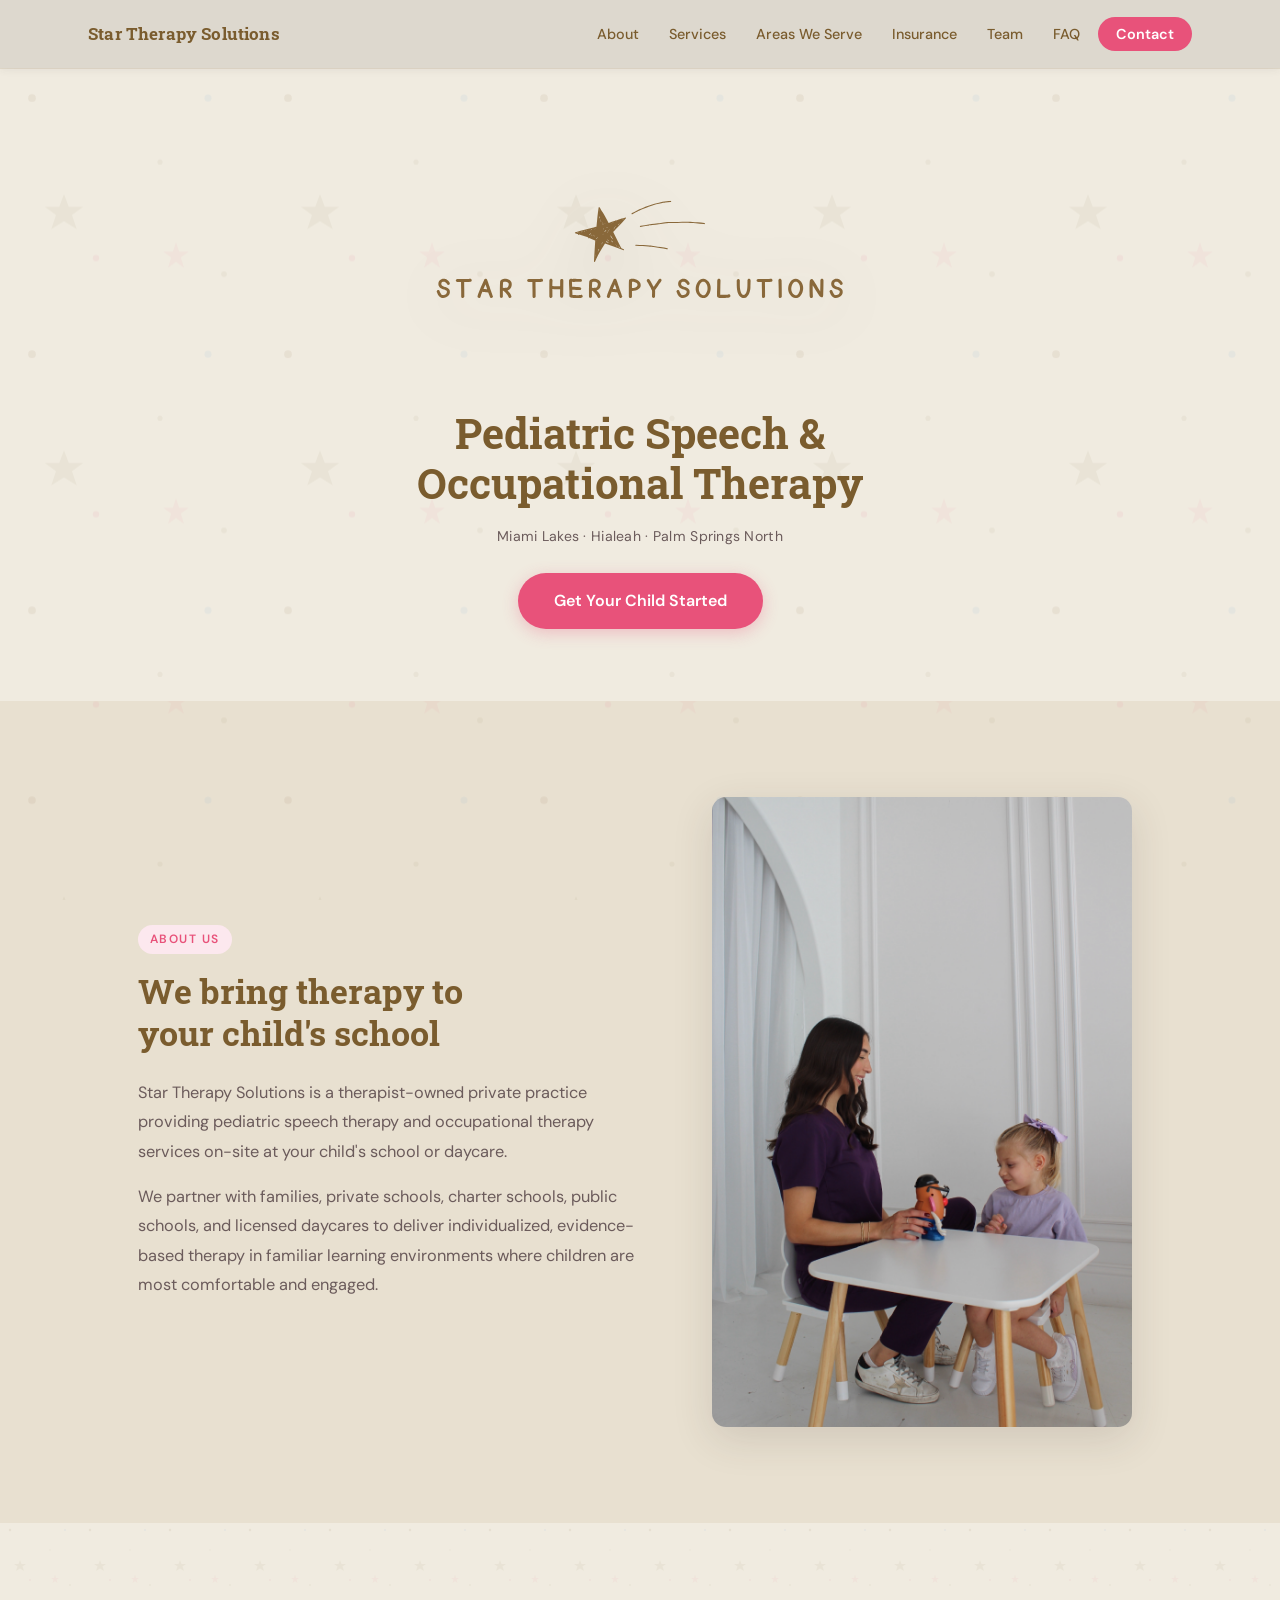
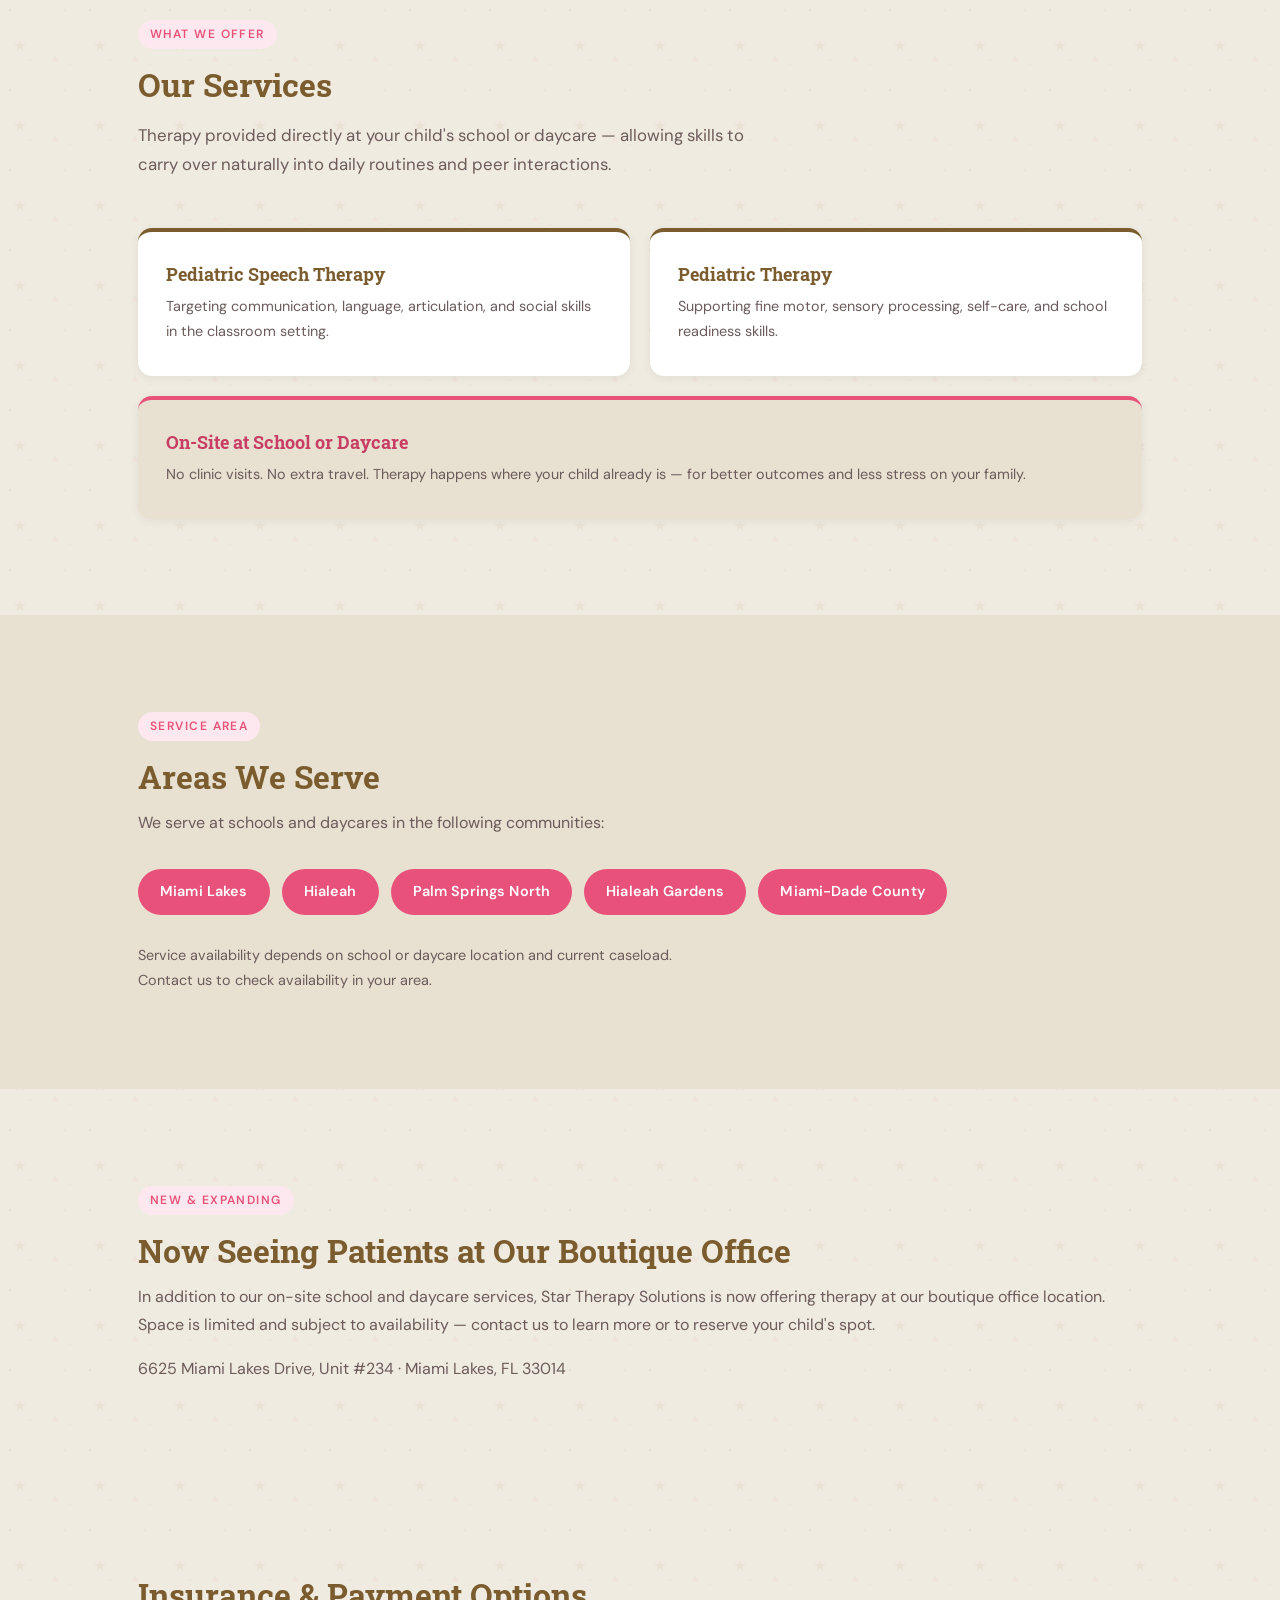
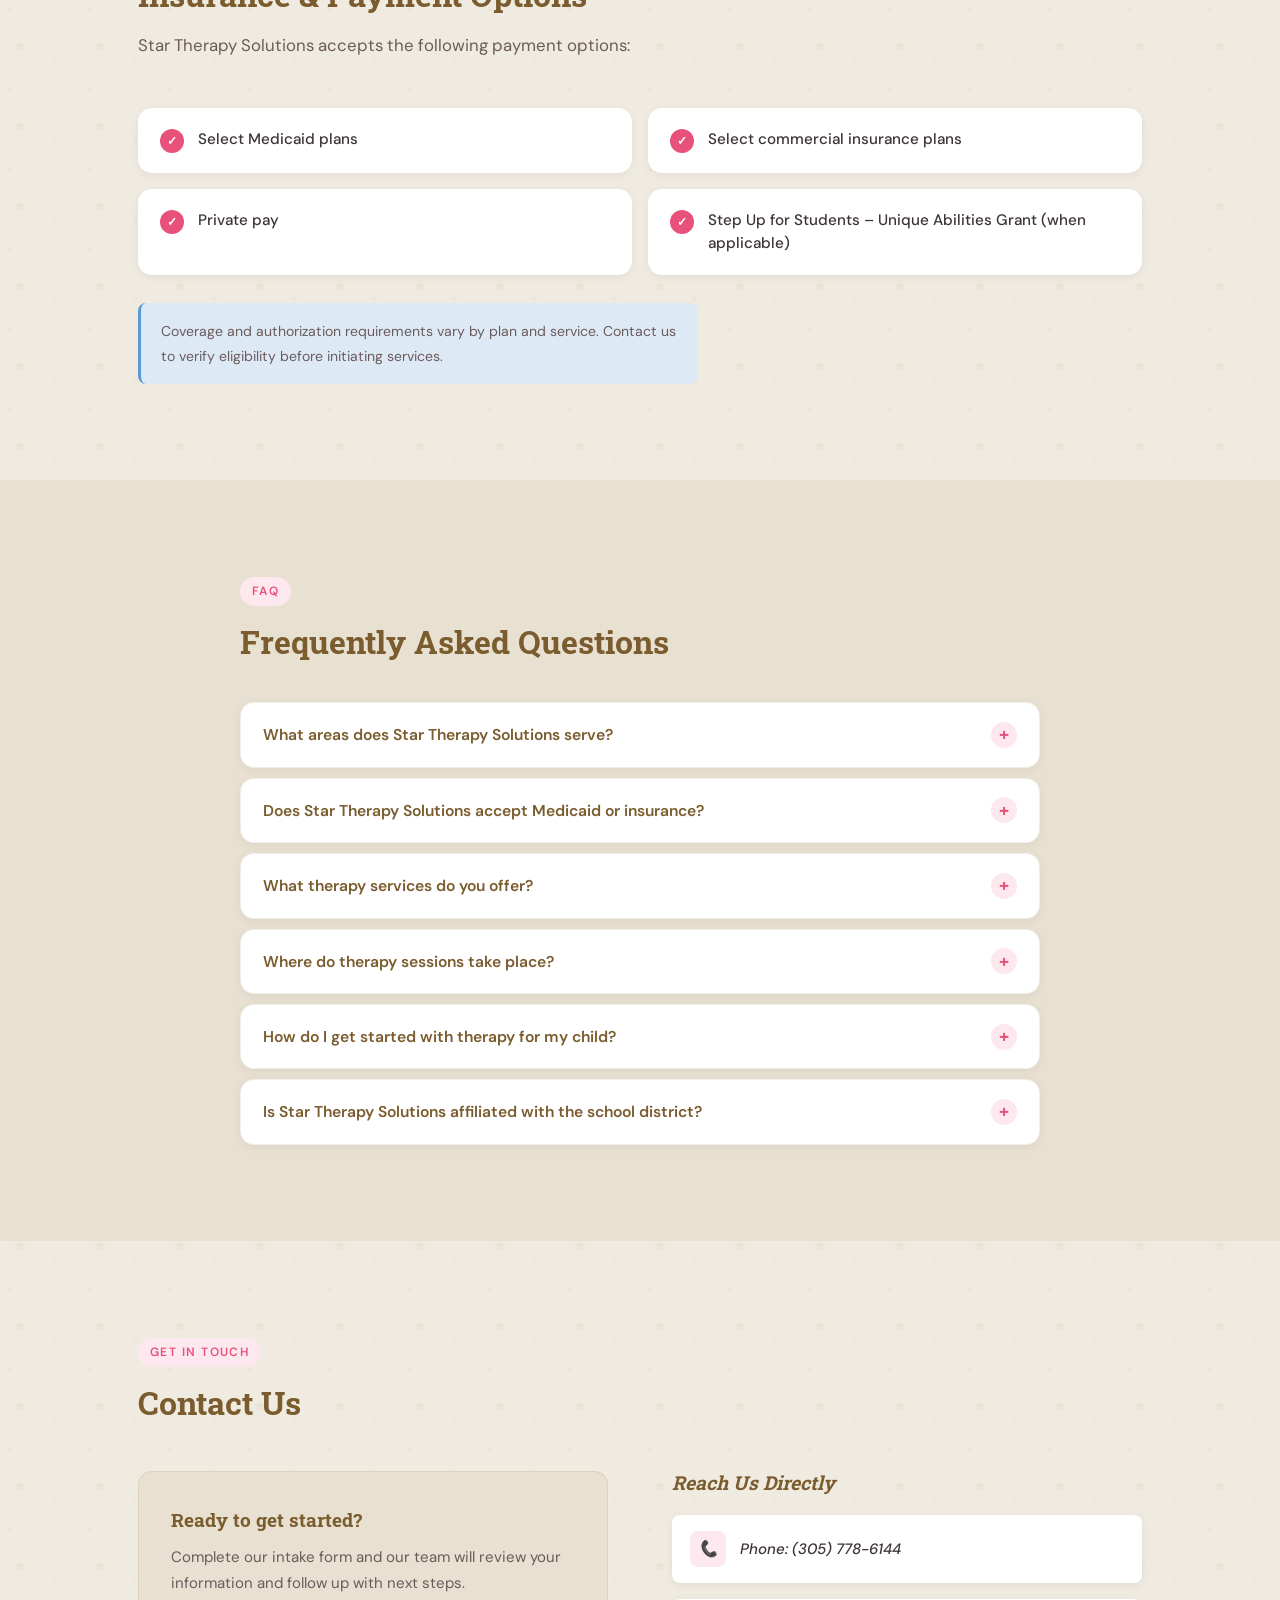
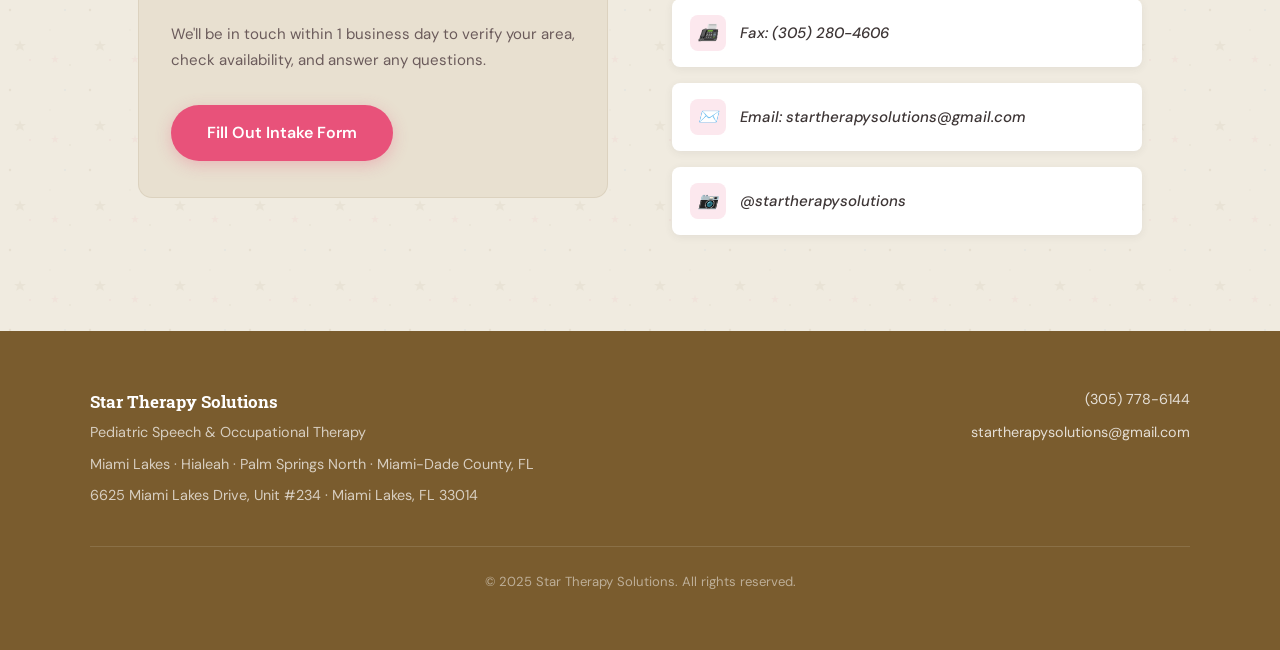
==== commit a6648b1e: "Add files via upload" ====
--- a/index.html
+++ b/index.html
@@ -1,998 +1,440 @@
 <!DOCTYPE html>
-<!--
-  ============================================================
-  🧑‍💻 LESSON: What is DOCTYPE?
-  This tells the browser: "This is an HTML5 document."
-  Always put this at the very top of every HTML file.
-  ============================================================
--->
-<html lang="en">
-<!--
-  🧑‍💻 LESSON: The <html> tag
-  Everything on your webpage lives inside this tag.
-  lang="en" tells browsers (and screen readers) the page is in English.
--->
-
-<head>
-  <!--
-    🧑‍💻 LESSON: The <head> section
-    This section is NOT visible on the page.
-    It contains metadata (info ABOUT your page) and links to styles/fonts.
-  -->
-
-  <meta charset="UTF-8" />
-  <!-- charset="UTF-8" makes sure special characters (é, ñ, etc.) display correctly -->
-
-  <meta name="viewport" content="width=device-width, initial-scale=1.0" />
-  <!-- This makes your site look good on phones and tablets (responsive design) -->
-
-  <title>Little Voices Speech Therapy</title>
-  <!-- This text appears on the browser tab -->
-
-  <!-- 
-    🧑‍💻 LESSON: Google Fonts
-    We're importing two custom fonts from Google Fonts (free!):
-    - "Nunito" → a friendly, rounded font for body text
-    - "Baloo 2" → a playful font for headings
-    These are linked BEFORE our CSS so we can use them in our styles.
-  -->
-  <link rel="preconnect" href="https://fonts.googleapis.com" />
-  <link rel="preconnect" href="https://fonts.gstatic.com" crossorigin />
-  <link href="https://fonts.googleapis.com/css2?family=Baloo+2:wght@600;800&family=Nunito:wght@400;600;700&display=swap" rel="stylesheet" />
-
-  <style>
-    /*
-      ============================================================
-      🧑‍💻 LESSON: CSS (Cascading Style Sheets)
-      CSS is what makes your HTML look good.
-      The pattern is always:  selector { property: value; }
-
-      CSS LIVES here (inside <style> tags) OR in a separate .css file.
-      For small projects, keeping it in one file is fine.
-      ============================================================
-    */
-
-    /* ── CSS VARIABLES ──────────────────────────────────────────
-       Think of these like "color nicknames."
-       Define them once, use them everywhere.
-       If you want to change the brand color, you only edit ONE line!
-    ─────────────────────────────────────────────────────────── */
-    :root {
-      --teal:       #2BBFBF;
-      --teal-dark:  #1E8C8C;
-      --coral:      #FF7058;
-      --yellow:     #FFD166;
-      --bg:         #FDFAF6;
-      --text:       #2D3142;
-      --text-light: #6B7280;
-      --white:      #FFFFFF;
-      --radius:     16px;
-      --shadow:     0 4px 24px rgba(0,0,0,0.08);
-    }
-
-    /* ── RESET & BASE ───────────────────────────────────────────
-       Browsers apply their own default styles. This "reset"
-       removes inconsistencies so we start with a clean slate.
-    ─────────────────────────────────────────────────────────── */
-    *, *::before, *::after {
-      box-sizing: border-box; /* makes sizing predictable */
-      margin: 0;
-      padding: 0;
-    }
-
-    html {
-      scroll-behavior: smooth; /* smooth scrolling when clicking nav links */
-    }
-
-    body {
-      font-family: 'Nunito', sans-serif;
-      background-color: var(--bg);
-      color: var(--text);
-      line-height: 1.7; /* space between lines of text */
-    }
-
-    /* ── UTILITY CLASSES ────────────────────────────────────────
-       Small, reusable classes you can add to any element.
-    ─────────────────────────────────────────────────────────── */
-    .container {
-      max-width: 1100px;    /* page won't stretch too wide on big screens */
-      margin: 0 auto;       /* centers the container horizontally */
-      padding: 0 24px;
-    }
-
-    .section-title {
-      font-family: 'Baloo 2', cursive;
-      font-size: 2rem;
-      color: var(--text);
-      margin-bottom: 12px;
-    }
-
-    .section-subtitle {
-      color: var(--text-light);
-      font-size: 1.1rem;
-      margin-bottom: 48px;
-    }
-
-    .btn {
-      /* 
-        🧑‍💻 LESSON: The "button" style
-        display: inline-block lets us set padding/width on a link.
-        border-radius rounds the corners.
-        transition animates changes smoothly (hover effects).
-      */
-      display: inline-block;
-      padding: 14px 32px;
-      border-radius: 50px;         /* pill shape */
-      font-family: 'Nunito', sans-serif;
-      font-weight: 700;
-      font-size: 1rem;
-      text-decoration: none;
-      cursor: pointer;
-      border: none;
-      transition: transform 0.2s, box-shadow 0.2s;
-    }
-
-    .btn:hover {
-      transform: translateY(-2px);        /* lifts button slightly on hover */
-      box-shadow: 0 8px 20px rgba(0,0,0,0.15);
-    }
-
-    .btn-primary {
-      background-color: var(--coral);
-      color: var(--white);
-    }
-
-    .btn-outline {
-      background-color: transparent;
-      color: var(--white);
-      border: 2px solid var(--white);
-    }
-
-    /* ── NAVIGATION ─────────────────────────────────────────────
-       position: sticky keeps the nav visible as you scroll.
-    ─────────────────────────────────────────────────────────── */
-    nav {
-      position: sticky;
-      top: 0;
-      z-index: 100; /* stays above other content */
-      background-color: var(--white);
-      box-shadow: 0 2px 12px rgba(0,0,0,0.06);
-      padding: 16px 0;
-    }
-
-    .nav-inner {
-      display: flex;             /* places logo and links side-by-side */
-      align-items: center;
-      justify-content: space-between;
-    }
-
-    .nav-logo {
-      font-family: 'Baloo 2', cursive;
-      font-size: 1.5rem;
-      color: var(--teal);
-      text-decoration: none;
-      font-weight: 800;
-    }
-
-    .nav-logo span {
-      color: var(--coral);
-    }
-
-    .nav-links {
-      display: flex;
-      gap: 32px;          /* space between each link */
-      list-style: none;   /* removes the bullet points */
-    }
-
-    .nav-links a {
-      text-decoration: none;
-      color: var(--text);
-      font-weight: 600;
-      font-size: 0.95rem;
-      transition: color 0.2s;
-    }
-
-    .nav-links a:hover {
-      color: var(--teal);
-    }
-
-    /* Mobile nav toggle button — hidden on desktop */
-    .nav-toggle {
-      display: none;
-      background: none;
-      border: none;
-      cursor: pointer;
-      font-size: 1.6rem;
-      color: var(--text);
-    }
-
-    /* ── HERO SECTION ───────────────────────────────────────────
-       The big banner at the top of the page.
-    ─────────────────────────────────────────────────────────── */
-    .hero {
-      background: linear-gradient(135deg, var(--teal) 0%, var(--teal-dark) 100%);
-      /* 
-        🧑‍💻 LESSON: linear-gradient
-        Creates a smooth color blend. 135deg sets the angle.
-        Try changing it to 0deg (top-to-bottom) or 90deg (left-to-right)!
-      */
-      color: var(--white);
-      padding: 100px 0 80px;
-      text-align: center;
-      position: relative;
-      overflow: hidden;
-    }
-
-    /* Decorative bubble shapes in the background */
-    .hero::before,
-    .hero::after {
-      content: '';         /* ::before and ::after create invisible "ghost" elements */
-      position: absolute;
-      border-radius: 50%;
-      opacity: 0.1;
-      background: var(--white);
-    }
-
-    .hero::before {
-      width: 400px; height: 400px;
-      top: -100px; left: -100px;
-    }
-
-    .hero::after {
-      width: 300px; height: 300px;
-      bottom: -80px; right: -60px;
-    }
-
-    .hero-emoji {
-      font-size: 4rem;
-      margin-bottom: 16px;
-      display: block;
-      animation: bounce 2s infinite;  /* uses the @keyframes below */
-    }
-
-    /* 
-      🧑‍💻 LESSON: @keyframes
-      This defines a reusable animation. 
-      "bounce" moves the emoji up and down.
-    */
-    @keyframes bounce {
-      0%, 100% { transform: translateY(0); }
-      50%       { transform: translateY(-12px); }
-    }
-
-    .hero h1 {
-      font-family: 'Baloo 2', cursive;
-      font-size: clamp(2rem, 5vw, 3.5rem);
-      /* 
-        🧑‍💻 LESSON: clamp()
-        clamp(min, preferred, max) — the font is responsive!
-        It won't go below 2rem or above 3.5rem.
-      */
-      margin-bottom: 20px;
-      line-height: 1.2;
-    }
-
-    .hero p {
-      font-size: 1.2rem;
-      max-width: 560px;
-      margin: 0 auto 36px;
-      opacity: 0.9;
-    }
-
-    .hero-buttons {
-      display: flex;
-      gap: 16px;
-      justify-content: center;
-      flex-wrap: wrap;  /* buttons stack on small screens */
-    }
-
-    /* ── ABOUT SECTION ──────────────────────────────────────────*/
-    .about {
-      padding: 90px 0;
-    }
-
-    .about-grid {
-      display: grid;
-      /*
-        🧑‍💻 LESSON: CSS Grid
-        grid-template-columns defines the columns.
-        "1fr 1fr" = two equal columns.
-        gap adds space between them.
-      */
-      grid-template-columns: 1fr 1fr;
-      gap: 60px;
-      align-items: center;
-    }
-
-    .about-visual {
-      background: linear-gradient(135deg, #E8F8F8, #FFF4E8);
-      border-radius: var(--radius);
-      padding: 40px;
-      text-align: center;
-      font-size: 5rem;  /* emoji "illustration" */
-      line-height: 1.4;
-      box-shadow: var(--shadow);
-    }
-
-    .about-text h2 {
-      font-family: 'Baloo 2', cursive;
-      font-size: 1.9rem;
-      margin-bottom: 16px;
-      color: var(--teal-dark);
-    }
-
-    .about-text p {
-      color: var(--text-light);
-      margin-bottom: 16px;
-    }
-
-    /* ── SERVICES SECTION ───────────────────────────────────────*/
-    .services {
-      background-color: #F0FAFA;
-      padding: 90px 0;
-      text-align: center;
-    }
-
-    .services-grid {
-      display: grid;
-      grid-template-columns: repeat(3, 1fr); /* three equal columns */
-      gap: 28px;
-    }
-
-    .service-card {
-      background: var(--white);
-      border-radius: var(--radius);
-      padding: 36px 28px;
-      box-shadow: var(--shadow);
-      transition: transform 0.3s;
-      /*
-        🧑‍💻 LESSON: transition
-        Animates any CSS property changes over 0.3 seconds.
-        The hover effect below uses this.
-      */
-    }
-
-    .service-card:hover {
-      transform: translateY(-6px); /* card "lifts" on hover */
-    }
-
-    .service-icon {
-      font-size: 2.8rem;
-      margin-bottom: 16px;
-    }
-
-    .service-card h3 {
-      font-family: 'Baloo 2', cursive;
-      font-size: 1.2rem;
-      margin-bottom: 10px;
-      color: var(--teal-dark);
-    }
-
-    .service-card p {
-      color: var(--text-light);
-      font-size: 0.95rem;
-    }
-
-    /* ── TEAM / THERAPIST SECTION ───────────────────────────────*/
-    .team {
-      padding: 90px 0;
-      text-align: center;
-    }
-
-    .therapist-card {
-      max-width: 480px;
-      margin: 0 auto;
-      background: var(--white);
-      border-radius: var(--radius);
-      padding: 48px 40px;
-      box-shadow: var(--shadow);
-    }
-
-    .therapist-avatar {
-      font-size: 5rem;
-      background: linear-gradient(135deg, #E8F8F8, #FFF4E8);
-      width: 110px;
-      height: 110px;
-      border-radius: 50%;        /* makes it a circle */
-      display: flex;
-      align-items: center;
-      justify-content: center;
-      margin: 0 auto 20px;
-    }
-
-    .therapist-card h3 {
-      font-family: 'Baloo 2', cursive;
-      font-size: 1.5rem;
-      color: var(--teal-dark);
-    }
-
-    .therapist-card .title {
-      color: var(--coral);
-      font-weight: 700;
-      margin-bottom: 12px;
-    }
-
-    .therapist-card p {
-      color: var(--text-light);
-    }
-
-    /* ── LOCATION SECTION ───────────────────────────────────────*/
-    .location {
-      background: #F0FAFA;
-      padding: 90px 0;
-    }
-
-    .location-grid {
-      display: grid;
-      grid-template-columns: 1fr 1fr;
-      gap: 48px;
-      align-items: start;
-    }
-
-    .location-info h2 {
-      font-family: 'Baloo 2', cursive;
-      font-size: 1.9rem;
-      color: var(--teal-dark);
-      margin-bottom: 24px;
-    }
-
-    .info-item {
-      display: flex;
-      gap: 16px;
-      margin-bottom: 20px;
-      align-items: flex-start;
-    }
-
-    .info-icon {
-      font-size: 1.5rem;
-      flex-shrink: 0;  /* prevents icon from shrinking */
-    }
-
-    .info-item h4 {
-      font-weight: 700;
-      margin-bottom: 2px;
-    }
-
-    .info-item p {
-      color: var(--text-light);
-    }
-
-    /* Map placeholder (replace with a real embedded Google Map) */
-    .map-placeholder {
-      background: linear-gradient(135deg, #d4f1f1, #e8f8e8);
-      border-radius: var(--radius);
-      height: 320px;
-      display: flex;
-      flex-direction: column;
-      align-items: center;
-      justify-content: center;
-      font-size: 3rem;
-      gap: 12px;
-      color: var(--teal-dark);
-      font-family: 'Baloo 2', cursive;
-      font-size: 1rem;
-      box-shadow: var(--shadow);
-    }
-
-    .map-placeholder .map-emoji {
-      font-size: 3rem;
-    }
-
-    /* ── CONTACT SECTION ────────────────────────────────────────*/
-    .contact {
-      padding: 90px 0;
-      text-align: center;
-    }
-
-    .contact-form {
-      max-width: 580px;
-      margin: 0 auto;
-      background: var(--white);
-      border-radius: var(--radius);
-      padding: 48px 40px;
-      box-shadow: var(--shadow);
-      text-align: left;
-    }
-
-    /*
-      🧑‍💻 LESSON: Form Styling
-      label + input pairs are a core HTML pattern.
-      We use flexbox (flex-direction: column) to stack them vertically.
-    */
-    .form-group {
-      display: flex;
-      flex-direction: column;
-      margin-bottom: 20px;
-    }
-
-    .form-group label {
-      font-weight: 700;
-      margin-bottom: 6px;
-      font-size: 0.9rem;
-    }
-
-    .form-group input,
-    .form-group textarea,
-    .form-group select {
-      padding: 12px 16px;
-      border: 2px solid #E5E7EB;
-      border-radius: 10px;
-      font-family: 'Nunito', sans-serif;
-      font-size: 1rem;
-      color: var(--text);
-      transition: border-color 0.2s;
-      background: var(--bg);
-    }
-
-    .form-group input:focus,
-    .form-group textarea:focus,
-    .form-group select:focus {
-      outline: none;            /* removes default browser outline */
-      border-color: var(--teal);  /* teal border when active */
-    }
-
-    .form-group textarea {
-      resize: vertical;   /* user can resize height only */
-      min-height: 120px;
-    }
-
-    .form-submit {
-      width: 100%;
-      padding: 16px;
-      font-size: 1.1rem;
-    }
-
-    /* ── SUCCESS MESSAGE (hidden by default) ────────────────────*/
-    .success-msg {
-      display: none;           /* hidden until form submits */
-      text-align: center;
-      padding: 24px;
-      background: #E8F8F0;
-      border-radius: 12px;
-      color: #1A7A4A;
-      font-weight: 700;
-      margin-top: 16px;
-    }
-
-    /* ── FOOTER ─────────────────────────────────────────────────*/
-    footer {
-      background: var(--text);
-      color: rgba(255,255,255,0.7);
-      text-align: center;
-      padding: 40px 24px;
-    }
-
-    footer .footer-logo {
-      font-family: 'Baloo 2', cursive;
-      font-size: 1.4rem;
-      color: var(--teal);
-      margin-bottom: 8px;
-    }
-
-    footer .footer-logo span { color: var(--coral); }
-
-    footer p { font-size: 0.9rem; }
-
-    footer a {
-      color: var(--yellow);
-      text-decoration: none;
-    }
-
-    /* ── RESPONSIVE (MOBILE) ────────────────────────────────────
-       🧑‍💻 LESSON: Media Queries
-       @media screen rules apply ONLY when the screen is smaller
-       than the specified width (max-width: 768px = tablet/phone).
-       This is how you make a "responsive" website.
-    ─────────────────────────────────────────────────────────── */
-    @media screen and (max-width: 768px) {
-      .about-grid,
-      .location-grid {
-        grid-template-columns: 1fr; /* stacks into one column on mobile */
+<!-- saved from url=(0060)https://aperez2313.github.io/startherapysolutions/index.html -->
+<html lang="en"><head><meta http-equiv="Content-Type" content="text/html; charset=UTF-8">
+  
+  <meta name="viewport" content="width=device-width, initial-scale=1.0">
+  <title>Pediatric Speech &amp; OT Therapy | Miami Lakes, Hialeah | Star Therapy Solutions</title>
+  <meta name="description" content="Pediatric speech therapy and occupational therapy on-site at your child&#39;s school or daycare. Serving Miami Lakes, Hialeah &amp; Palm Springs North. Contact us today.">
+  <meta name="robots" content="index, follow">
+  <link rel="canonical" href="https://www.startherapysolutions.com/">
+  <meta property="og:type" content="website">
+  <meta property="og:title" content="Star Therapy Solutions | Pediatric Speech &amp; OT Therapy">
+  <meta property="og:description" content="On-site pediatric speech therapy and occupational therapy at your child&#39;s school or daycare in Miami Lakes, Hialeah &amp; Palm Springs North.">
+  <meta property="og:url" content="https://www.startherapysolutions.com/">
+  <meta property="og:image" content="https://www.startherapysolutions.com/image/og-preview.jpg">
+  <meta property="og:locale" content="en_US">
+  <meta name="geo.region" content="US-FL">
+  <meta name="geo.placename" content="Miami Lakes, Florida">
+  <meta name="geo.position" content="25.9066;-80.3049">
+  <meta name="ICBM" content="25.9066, -80.3049">
+
+  <script type="application/ld+json">
+  {
+    "@context": "https://schema.org",
+    "@type": ["LocalBusiness", "MedicalOrganization"],
+    "name": "Star Therapy Solutions",
+    "description": "Therapist-owned private practice providing pediatric speech therapy and occupational therapy on-site at schools and daycares in Miami-Dade County, Florida.",
+    "url": "https://www.startherapysolutions.com",
+    "telephone": "+13057786144",
+    "faxNumber": "+13052804606",
+    "email": "startherapysolutions@gmail.com",
+    "priceRange": "$$",
+    "paymentAccepted": "Medicaid, Commercial Insurance, Private Pay, Step Up for Students Grant",
+    "medicalSpecialty": ["Speech-Language Pathology", "Occupational Therapy"],
+    "areaServed": [
+      { "@type": "City", "name": "Miami Lakes", "containedIn": "Miami-Dade County" },
+      { "@type": "City", "name": "Hialeah",     "containedIn": "Miami-Dade County" },
+      { "@type": "Place","name": "Palm Springs North" },
+      { "@type": "City", "name": "Hialeah Gardens" },
+      { "@type": "County","name": "Miami-Dade County" }
+    ],
+    "serviceType": [
+      "Pediatric Speech Therapy",
+      "Pediatric Occupational Therapy",
+      "On-Site School Therapy",
+      "On-Site Daycare Therapy"
+    ],
+    "sameAs": ["https://www.instagram.com/startherapysolutions"]
+  }
+  </script>
+
+  <script type="application/ld+json">
+  {
+    "@context": "https://schema.org",
+    "@type": "FAQPage",
+    "mainEntity": [
+      {
+        "@type": "Question",
+        "name": "What areas does Star Therapy Solutions serve?",
+        "acceptedAnswer": { "@type": "Answer", "text": "Star Therapy Solutions serves schools and daycares in Miami Lakes, Hialeah, Palm Springs North, Hialeah Gardens, and surrounding Miami-Dade communities." }
+      },
+      {
+        "@type": "Question",
+        "name": "Does Star Therapy Solutions accept Medicaid or insurance?",
+        "acceptedAnswer": { "@type": "Answer", "text": "Yes. Star Therapy Solutions accepts select Medicaid plans, select commercial insurance plans, private pay, and the Step Up for Students Unique Abilities Grant when applicable. Contact us to verify your specific plan." }
+      },
+      {
+        "@type": "Question",
+        "name": "What therapy services does Star Therapy Solutions offer?",
+        "acceptedAnswer": { "@type": "Answer", "text": "Star Therapy Solutions offers pediatric speech therapy and pediatric occupational therapy. All services are provided on-site at your child's school or daycare — no clinic visits or extra travel required." }
+      },
+      {
+        "@type": "Question",
+        "name": "Where do therapy sessions take place?",
+        "acceptedAnswer": { "@type": "Answer", "text": "Therapy sessions are provided on-site at your child's school or daycare. This allows natural carryover of skills into daily classroom routines and peer interactions." }
+      },
+      {
+        "@type": "Question",
+        "name": "How do I get started with pediatric speech therapy for my child?",
+        "acceptedAnswer": { "@type": "Answer", "text": "Fill out the contact form on this page or call (305) 778-6144. We will verify availability at your child's school or daycare and walk you through next steps within 1 business day." }
+      },
+      {
+        "@type": "Question",
+        "name": "Is Star Therapy Solutions affiliated with the school district?",
+        "acceptedAnswer": { "@type": "Answer", "text": "No. Star Therapy Solutions is a private practice and is not affiliated with or employed by the school district. Services are arranged through family referral and school collaboration." }
       }
-
-      .services-grid {
-        grid-template-columns: 1fr;
-      }
-
-      .nav-links {
-        display: none;          /* hide nav links on mobile */
-        flex-direction: column;
-        position: absolute;
-        top: 100%;
-        left: 0; right: 0;
-        background: var(--white);
-        padding: 16px 24px;
-        box-shadow: 0 8px 20px rgba(0,0,0,0.1);
-        gap: 16px;
-      }
-
-      .nav-links.open {
-        display: flex;          /* JavaScript will add/remove "open" class */
-      }
-
-      .nav-toggle {
-        display: block;         /* show hamburger icon on mobile */
-      }
-
-      nav { position: relative; }
-
-      .contact-form {
-        padding: 32px 24px;
-      }
-    }
-
-  </style>
+    ]
+  }
+  </script>
+
+  <link rel="stylesheet" href="styles.css">
+  <link rel="icon" href="https://aperez2313.github.io/startherapysolutions/favicon.ico" type="image/x-icon">
 </head>
 
 <body>
 
-  <!-- ============================================================
-    🧑‍💻 LESSON: HTML STRUCTURE
-    Think of HTML like building blocks:
-    - <nav>    = the navigation bar
-    - <header> / <section> = major content areas
-    - <footer> = the bottom of the page
-
-    We use id="..." so nav links can jump to each section.
-  ============================================================ -->
-
-  <!-- NAVIGATION BAR -->
-  <nav>
-    <div class="container nav-inner">
-      <a href="#home" class="nav-logo">Little <span>Voices</span></a>
-
-      <!-- Hamburger button (visible on mobile only) -->
-      <button class="nav-toggle" id="navToggle" aria-label="Open menu">☰</button>
-
-      <ul class="nav-links" id="navLinks">
-        <li><a href="#about">About</a></li>
-        <li><a href="#services">Services</a></li>
-        <li><a href="#team">Our Therapist</a></li>
-        <li><a href="#location">Location</a></li>
-        <li><a href="#contact">Contact</a></li>
+  <!-- ═══════════════════════════════════════ NAVIGATION -->
+  <nav aria-label="Main navigation">
+    <div class="nav-inner">
+      <a class="nav-logo" href="https://aperez2313.github.io/startherapysolutions/index.html">Star Therapy Solutions</a>
+      <button id="navToggle" aria-label="Open navigation menu">☰</button>
+      <ul id="navLinks" role="list">
+        <li><a href="https://aperez2313.github.io/startherapysolutions/index.html#about">About</a></li>
+        <li><a href="https://aperez2313.github.io/startherapysolutions/services.html">Services</a></li>
+        <li><a href="https://aperez2313.github.io/startherapysolutions/index.html#areas">Areas We Serve</a></li>
+        <li><a href="https://aperez2313.github.io/startherapysolutions/index.html#insurance">Insurance</a></li>
+        <li><a href="https://aperez2313.github.io/startherapysolutions/team.html">Team</a></li>
+        <li><a href="https://aperez2313.github.io/startherapysolutions/faq.html">FAQ</a></li>
+        <li><a href="https://aperez2313.github.io/startherapysolutions/index.html#contact" class="nav-cta">Contact</a></li>
       </ul>
     </div>
   </nav>
 
-  <!-- HERO SECTION -->
-  <section class="hero" id="home">
-    <div class="container">
-      <span class="hero-emoji">🗣️</span>
-      <h1>Helping Every Child<br>Find Their Voice</h1>
-      <p>
-        Compassionate, evidence-based speech therapy for children
-        of all ages — in a warm, playful environment they'll love.
-      </p>
-      <div class="hero-buttons">
-        <a href="#contact" class="btn btn-primary">Book a Consultation</a>
-        <a href="#services" class="btn btn-outline">Learn More</a>
-      </div>
-    </div>
-  </section>
-
-  <!-- ABOUT SECTION -->
-  <section class="about" id="about">
-    <div class="container">
-      <div class="about-grid">
-
-        <!-- Left column: visual/illustration -->
-        <div class="about-visual">
-          🧒 🗨️<br>💬 👧<br>🌟 📚
-        </div>
-
-        <!-- Right column: text -->
+
+  <!-- ═══════════════════════════════════════ HERO -->
+  <header id="home">
+    <svg style="width:420px;height:auto;max-width:90vw;display:block;margin-bottom:8px;filter:drop-shadow(0 8px 32px rgba(61,53,53,0.16));" xmlns="http://www.w3.org/2000/svg" xmlns:xlink="http://www.w3.org/1999/xlink" width="1366" zoomAndPan="magnify" viewBox="0 0 1024.5 576" height="768" preserveAspectRatio="xMidYMid meet" version="1.0"><defs><g></g><clippath id="f672ea8fd5"><path d="M 342 0.71875 L 660 0.71875 L 660 150 L 342 150 Z M 342 0.71875 " clip-rule="nonzero"></path></clippath><clippath id="577bb37ea9"><path d="M 0.273438 153 L 1006.34375 153 L 1006.34375 263.148438 L 0.273438 263.148438 Z M 0.273438 153 " clip-rule="nonzero"></path></clippath><clippath id="3f2aaea64b"><rect x="0" width="1007" y="0" height="111"></rect></clippath><clippath id="bd6e9ed2f3"><rect x="0" width="1007" y="0" height="264"></rect></clippath></defs><g transform="matrix(1, 0, 0, 1, 11, 128)"><g clip-path="url(#bd6e9ed2f3)"><g clip-path="url(#f672ea8fd5)"><path fill="#89683a" d="M 465.558594 41.449219 C 463.648438 42.070312 461.738281 42.691406 459.828125 43.3125 C 459.582031 43.277344 459.316406 43.316406 459.042969 43.457031 C 458.851562 43.554688 458.660156 43.65625 458.46875 43.753906 C 458.136719 43.863281 457.804688 43.96875 457.472656 44.078125 C 456.914062 43.597656 455.941406 43.507812 455.394531 44.296875 C 455.261719 44.492188 455.128906 44.6875 454.996094 44.882812 C 451.226562 46.105469 447.453125 47.328125 443.683594 48.558594 C 443.644531 48.570312 443.609375 48.582031 443.574219 48.59375 C 443.105469 47.875 441.949219 47.625 441.34375 48.589844 C 441.148438 48.894531 440.957031 49.203125 440.765625 49.511719 C 435.421875 51.253906 430.078125 52.992188 424.757812 54.792969 C 421.589844 48.636719 418.152344 42.601562 414.859375 36.511719 C 413.570312 34.125 412.019531 31.863281 410.585938 29.558594 C 408.835938 26.742188 407.089844 23.929688 405.339844 21.113281 C 405.3125 21.03125 405.285156 20.945312 405.257812 20.859375 C 405.175781 20.605469 405.003906 20.402344 404.796875 20.246094 C 404.257812 19.378906 403.722656 18.515625 403.183594 17.648438 C 403.015625 17.382812 402.851562 17.117188 402.6875 16.851562 C 401.941406 15.652344 400.394531 16.277344 400.238281 17.511719 C 399.230469 25.324219 398.03125 33.132812 397.285156 40.976562 C 396.558594 48.640625 395.859375 56.304688 395.003906 63.957031 C 394.886719 64.03125 394.777344 64.132812 394.679688 64.253906 C 394.503906 64.296875 394.328125 64.335938 394.152344 64.378906 C 392.296875 64.847656 390.441406 65.320312 388.585938 65.792969 C 388.300781 65.742188 387.992188 65.804688 387.695312 66.015625 C 381.261719 67.644531 374.824219 69.277344 368.390625 70.914062 C 360.320312 72.96875 352.273438 75.113281 344.214844 77.234375 C 343.835938 77.332031 343.457031 77.433594 343.078125 77.53125 C 341.789062 77.871094 341.867188 79.691406 343.078125 80.066406 C 345.5 80.816406 347.925781 81.5625 350.347656 82.3125 C 350.34375 82.480469 350.335938 82.644531 350.332031 82.8125 C 350.28125 84.308594 352.523438 84.582031 352.914062 83.164062 C 352.917969 83.144531 352.925781 83.125 352.929688 83.105469 C 356.820312 84.308594 360.714844 85.511719 364.601562 86.730469 C 367.1875 87.542969 369.777344 88.339844 372.367188 89.144531 C 372.410156 89.167969 372.449219 89.199219 372.496094 89.21875 C 373.332031 89.597656 374.164062 89.972656 374.996094 90.347656 C 374.332031 91.578125 376.140625 93.019531 377.09375 91.875 C 377.210938 91.734375 377.328125 91.59375 377.445312 91.453125 C 379.261719 92.273438 381.078125 93.09375 382.894531 93.910156 C 384.800781 94.773438 386.707031 95.632812 388.613281 96.492188 C 389.621094 96.949219 390.53125 97.175781 391.628906 97.394531 C 391.777344 97.421875 391.921875 97.453125 392.070312 97.480469 C 391.636719 105.523438 391.09375 113.554688 390.523438 121.59375 C 389.921875 130.152344 389.542969 138.726562 389.09375 147.292969 C 389.070312 147.707031 389.046875 148.121094 389.027344 148.535156 C 388.960938 149.804688 390.914062 150.375 391.476562 149.199219 C 393.445312 145.097656 395.414062 140.996094 397.386719 136.890625 C 398.828125 133.886719 400.136719 130.773438 401.835938 127.898438 C 406.1875 120.53125 410.363281 113.058594 415.171875 105.976562 C 415.429688 105.601562 415.683594 105.226562 415.9375 104.851562 C 422.871094 107.40625 429.804688 109.96875 436.730469 112.542969 C 444.367188 115.378906 452.046875 118.09375 459.710938 120.84375 C 460.09375 120.980469 460.472656 121.117188 460.855469 121.253906 C 462.449219 121.828125 463.136719 119.289062 461.554688 118.71875 C 459.710938 118.058594 457.871094 117.402344 456.027344 116.746094 C 455.519531 115.769531 455.007812 114.796875 454.5 113.820312 C 454.464844 113.714844 454.417969 113.605469 454.351562 113.5 C 454.335938 113.472656 454.320312 113.449219 454.304688 113.421875 C 454.273438 113.359375 454.234375 113.300781 454.195312 113.238281 C 451.316406 107.742188 448.414062 102.253906 445.609375 96.722656 C 442.3125 90.226562 439.1875 83.640625 435.964844 77.105469 C 435.980469 77.085938 435.996094 77.0625 436.015625 77.039062 C 436.476562 76.433594 436.9375 75.824219 437.398438 75.214844 C 437.433594 75.167969 437.453125 75.140625 437.472656 75.113281 C 437.503906 75.085938 437.554688 75.039062 437.664062 74.925781 C 441.351562 71.199219 444.894531 67.320312 448.503906 63.523438 C 454.429688 57.289062 460.195312 50.90625 466 44.5625 C 466.28125 44.257812 466.558594 43.953125 466.835938 43.648438 C 467.675781 42.730469 466.871094 41.023438 465.558594 41.449219 Z M 416.785156 57.558594 C 416.523438 57.652344 416.261719 57.742188 416 57.835938 C 415.742188 57.09375 415.484375 56.347656 415.226562 55.601562 C 415.746094 56.253906 416.265625 56.90625 416.785156 57.558594 Z M 405.421875 50.777344 C 405.640625 51.761719 405.832031 52.75 406.027344 53.734375 C 405.664062 52.535156 405.304688 51.335938 404.941406 50.132812 C 404.695312 49.316406 404.449219 48.5 404.203125 47.683594 C 404.265625 47.140625 404.324219 46.597656 404.382812 46.054688 C 404.730469 47.628906 405.078125 49.203125 405.421875 50.777344 Z M 409.019531 55.492188 C 408.671875 53.453125 408.257812 51.421875 407.824219 49.398438 C 408.832031 52.777344 409.378906 56.296875 410.109375 59.753906 C 410.121094 59.808594 410.132812 59.867188 410.144531 59.921875 C 410.03125 59.960938 409.917969 60.003906 409.800781 60.042969 C 409.542969 58.523438 409.28125 57.007812 409.019531 55.492188 Z M 415.984375 73.671875 C 417.21875 72.953125 418.453125 72.234375 419.6875 71.515625 C 418.121094 73.558594 416.554688 75.605469 414.988281 77.648438 C 415.089844 76.644531 415.1875 75.636719 415.289062 74.628906 C 415.523438 74.308594 415.753906 73.988281 415.984375 73.671875 Z M 411.351562 80.914062 C 411.554688 81.144531 411.757812 81.371094 411.960938 81.601562 C 411.8125 81.796875 411.664062 81.988281 411.515625 82.179688 C 411.464844 82.246094 411.414062 82.3125 411.363281 82.378906 C 411.351562 82.394531 411.335938 82.40625 411.316406 82.429688 C 410.464844 83.335938 409.675781 84.308594 408.878906 85.269531 C 409.703125 83.820312 410.527344 82.367188 411.351562 80.914062 Z M 421.003906 79.546875 C 420.925781 79.460938 420.84375 79.386719 420.761719 79.328125 C 420.882812 79.023438 421.003906 78.71875 421.125 78.417969 C 421.632812 77.648438 422.140625 76.882812 422.648438 76.113281 C 423.75 74.453125 424.949219 72.828125 425.960938 71.109375 C 425.984375 71.074219 426.007812 71.039062 426.027344 71.007812 C 426.0625 70.960938 426.101562 70.914062 426.136719 70.867188 C 426.238281 70.738281 426.34375 70.605469 426.445312 70.476562 C 426.46875 70.597656 426.492188 70.71875 426.515625 70.839844 C 424.683594 73.746094 422.851562 76.652344 421.003906 79.546875 Z M 421.652344 66.679688 C 421.28125 66.867188 420.910156 67.050781 420.542969 67.238281 C 420.648438 66.75 420.390625 66.25 419.988281 65.941406 C 420.019531 65.886719 420.050781 65.832031 420.082031 65.78125 C 420.148438 65.671875 420.210938 65.5625 420.273438 65.453125 C 420.738281 65.269531 421.203125 65.089844 421.667969 64.910156 C 421.054688 65.417969 421.179688 66.191406 421.652344 66.679688 Z M 408.6875 89.679688 C 408.546875 89.894531 408.402344 90.113281 408.257812 90.328125 C 408.261719 90.277344 408.261719 90.226562 408.265625 90.175781 C 408.40625 90.011719 408.546875 89.84375 408.6875 89.679688 Z M 413.167969 69.601562 C 412.859375 69.816406 412.550781 70.03125 412.242188 70.246094 C 412.046875 70.285156 411.855469 70.320312 411.660156 70.355469 C 411.910156 69.929688 412.15625 69.503906 412.40625 69.078125 C 412.695312 68.910156 412.984375 68.738281 413.273438 68.570312 C 413.238281 68.914062 413.203125 69.257812 413.167969 69.601562 Z M 403.011719 60.472656 C 402.980469 60.699219 402.945312 60.925781 402.914062 61.15625 C 402.941406 60.90625 402.96875 60.65625 402.996094 60.410156 C 403 60.429688 403.007812 60.449219 403.011719 60.472656 Z M 402.953125 96.289062 C 402.824219 96.554688 402.695312 96.820312 402.566406 97.089844 C 402.488281 97.058594 402.414062 97.03125 402.335938 97.003906 C 402.542969 96.765625 402.75 96.527344 402.953125 96.289062 Z M 401.320312 99.421875 C 401.351562 99.433594 401.382812 99.445312 401.410156 99.457031 C 401.253906 99.78125 401.09375 100.105469 400.9375 100.429688 C 401.066406 100.09375 401.195312 99.757812 401.320312 99.421875 Z M 422.421875 95.300781 C 423.324219 96.148438 424.226562 96.996094 425.132812 97.839844 C 425.21875 97.960938 425.304688 98.078125 425.390625 98.195312 C 425.460938 98.292969 425.53125 98.386719 425.597656 98.484375 C 424.3125 97.757812 423.027344 97.03125 421.738281 96.304688 C 421.96875 95.972656 422.195312 95.636719 422.421875 95.300781 Z M 389.894531 88.035156 C 389.765625 87.996094 389.640625 87.960938 389.511719 87.921875 C 390.238281 86.941406 390.96875 85.960938 391.695312 84.980469 C 391.09375 86 390.496094 87.015625 389.894531 88.035156 Z M 412.714844 59.015625 C 412.484375 57.875 412.257812 56.734375 412.027344 55.59375 C 412.4375 56.667969 412.847656 57.746094 413.261719 58.820312 C 413.078125 58.886719 412.898438 58.953125 412.714844 59.015625 Z M 407.003906 107.769531 C 407.710938 105.953125 408.417969 104.136719 409.121094 102.324219 C 409.550781 102.480469 409.976562 102.640625 410.402344 102.796875 C 410.398438 102.804688 410.394531 102.8125 410.390625 102.816406 C 409.261719 104.46875 408.132812 106.117188 407.003906 107.769531 Z M 430.90625 89.605469 C 430.261719 88.5 429.617188 87.398438 428.972656 86.292969 C 429.25 85.941406 429.519531 85.585938 429.796875 85.230469 C 431.824219 88.589844 433.855469 91.953125 435.886719 95.316406 C 435.019531 94.347656 434.105469 93.429688 433.199219 92.488281 C 432.675781 91.9375 432.152344 91.390625 431.625 90.84375 C 431.386719 90.429688 431.148438 90.015625 430.90625 89.605469 Z M 439.019531 66.132812 C 439.8125 64.832031 440.601562 63.53125 441.394531 62.226562 C 441.539062 62.382812 441.710938 62.503906 441.90625 62.566406 C 440.953125 64.277344 439.976562 65.976562 438.8125 67.546875 C 437.78125 68.929688 436.75 70.3125 435.71875 71.691406 C 436.816406 69.835938 437.902344 67.972656 439.019531 66.132812 Z M 403.890625 31.457031 C 403.867188 31.390625 403.839844 31.324219 403.816406 31.253906 C 403.78125 31.164062 403.738281 31.082031 403.691406 31.003906 C 403.707031 30.910156 403.722656 30.820312 403.738281 30.726562 C 403.828125 30.976562 403.914062 31.230469 404.003906 31.484375 C 403.96875 31.472656 403.929688 31.464844 403.890625 31.457031 Z M 403.792969 43.371094 C 403.449219 43.234375 403.042969 43.210938 402.699219 43.332031 C 402.726562 43.109375 402.753906 42.890625 402.78125 42.667969 C 402.855469 42.0625 402.460938 41.652344 401.957031 41.476562 C 402.160156 40.253906 402.363281 39.027344 402.566406 37.800781 C 402.976562 39.65625 403.382812 41.515625 403.792969 43.371094 Z M 387.0625 86.027344 C 386.867188 86.386719 386.671875 86.746094 386.476562 87.101562 C 386.234375 87.042969 385.992188 86.976562 385.75 86.921875 C 386.851562 85.398438 387.957031 83.871094 389.0625 82.347656 C 388.394531 83.574219 387.726562 84.800781 387.0625 86.027344 Z M 394.941406 92.886719 C 395.085938 92.75 395.1875 92.574219 395.257812 92.375 C 396.367188 92.367188 396.859375 90.914062 396.15625 90.15625 C 396.265625 90.011719 396.375 89.867188 396.484375 89.71875 C 396.773438 89.992188 397.210938 90.125 397.628906 90.097656 C 397.617188 90.238281 397.605469 90.375 397.59375 90.515625 C 397.152344 91.351562 396.710938 92.191406 396.265625 93.027344 C 396.066406 93.210938 395.917969 93.464844 395.863281 93.785156 C 395.765625 93.972656 395.667969 94.160156 395.570312 94.34375 C 395.339844 94.226562 395.113281 94.105469 394.886719 93.984375 C 394.90625 93.621094 394.921875 93.253906 394.941406 92.886719 Z M 394.199219 70.789062 C 394.054688 70.988281 393.910156 71.1875 393.765625 71.386719 C 393.921875 71.101562 394.074219 70.816406 394.230469 70.53125 C 394.21875 70.617188 394.207031 70.703125 394.199219 70.789062 Z M 378.585938 84.527344 C 378.117188 84.347656 377.648438 84.171875 377.183594 83.992188 C 378.863281 82.207031 380.542969 80.421875 382.222656 78.640625 C 381.011719 80.601562 379.796875 82.5625 378.585938 84.527344 Z M 397.757812 126.992188 C 397.761719 126.980469 397.769531 126.972656 397.773438 126.960938 C 398.679688 124.171875 399.582031 121.382812 400.488281 118.59375 C 400.628906 118.796875 400.84375 118.953125 401.089844 119.046875 C 401.28125 119.179688 401.507812 119.261719 401.738281 119.289062 C 400.390625 121.910156 399.042969 124.53125 397.710938 127.15625 C 397.726562 127.101562 397.742188 127.046875 397.757812 126.992188 Z M 417.113281 98.265625 C 417.136719 98.277344 417.160156 98.292969 417.1875 98.308594 C 416.929688 98.695312 416.667969 99.078125 416.410156 99.464844 C 416.644531 99.066406 416.878906 98.664062 417.113281 98.265625 Z M 428.640625 96.117188 C 428.59375 96.011719 428.546875 95.910156 428.496094 95.804688 C 428.519531 95.835938 428.539062 95.871094 428.5625 95.902344 C 428.664062 96.0625 428.769531 96.226562 428.875 96.386719 C 428.796875 96.296875 428.71875 96.207031 428.640625 96.117188 Z M 442.558594 51.957031 C 442.5625 51.953125 442.5625 51.949219 442.566406 51.945312 C 442.601562 51.929688 442.609375 51.933594 442.558594 51.957031 Z M 383.402344 84.96875 C 383.195312 85.351562 382.988281 85.734375 382.78125 86.117188 C 382.558594 86.03125 382.335938 85.949219 382.117188 85.863281 C 382.878906 84.953125 383.640625 84.042969 384.402344 83.128906 C 384.066406 83.742188 383.734375 84.355469 383.402344 84.96875 Z M 374.78125 82.332031 C 374.613281 82.546875 374.445312 82.757812 374.277344 82.972656 C 374.214844 82.953125 374.152344 82.933594 374.089844 82.914062 C 374.421875 82.589844 374.753906 82.265625 375.089844 81.941406 C 374.984375 82.070312 374.882812 82.203125 374.78125 82.332031 Z M 366.722656 81.320312 C 366.632812 81.300781 366.539062 81.28125 366.449219 81.261719 C 366.78125 80.96875 367.117188 80.675781 367.449219 80.378906 C 367.207031 80.691406 366.964844 81.007812 366.722656 81.320312 Z M 359.765625 79.871094 C 359.675781 79.855469 359.585938 79.835938 359.496094 79.816406 C 359.660156 79.710938 359.820312 79.605469 359.984375 79.5 C 359.910156 79.625 359.839844 79.746094 359.765625 79.871094 Z M 419.453125 99.671875 C 421.503906 100.898438 423.554688 102.128906 425.601562 103.359375 C 423.222656 102.613281 420.847656 101.867188 418.464844 101.125 C 418.796875 100.640625 419.125 100.15625 419.453125 99.671875 Z M 434.769531 101.847656 C 433.65625 100.710938 432.457031 99.667969 431.234375 98.648438 C 431.855469 98.566406 432.421875 98.078125 432.449219 97.457031 C 432.488281 97.523438 432.523438 97.585938 432.5625 97.648438 C 433.597656 99.425781 434.691406 101.167969 435.800781 102.898438 C 435.457031 102.546875 435.113281 102.199219 434.769531 101.847656 Z M 433.105469 80.882812 C 433.121094 80.863281 433.132812 80.84375 433.148438 80.824219 C 433.199219 80.941406 433.246094 81.054688 433.296875 81.167969 C 433.230469 81.074219 433.167969 80.976562 433.105469 80.882812 Z M 442.574219 51.929688 C 442.625 51.832031 442.671875 51.738281 442.722656 51.640625 C 443.078125 51.523438 443.429688 51.410156 443.78125 51.292969 C 443.371094 51.492188 442.964844 51.703125 442.574219 51.929688 Z M 435.542969 54.78125 C 435.210938 54.914062 434.882812 55.046875 434.550781 55.179688 C 434.5625 54.886719 434.453125 54.625 434.265625 54.414062 C 434.976562 54.179688 435.683594 53.945312 436.394531 53.710938 C 436.109375 54.066406 435.828125 54.425781 435.542969 54.78125 Z M 430.707031 56.394531 C 430.726562 56.132812 430.671875 55.871094 430.558594 55.644531 C 430.855469 55.546875 431.15625 55.445312 431.453125 55.347656 C 431.203125 55.695312 430.957031 56.046875 430.707031 56.394531 Z M 402.59375 21.636719 C 402.1875 24.082031 401.78125 26.527344 401.378906 28.972656 C 401.707031 26.414062 402.042969 23.851562 402.375 21.289062 C 402.449219 21.40625 402.519531 21.519531 402.59375 21.636719 Z M 389.582031 71.730469 C 390.152344 70.808594 390.722656 69.882812 391.292969 68.960938 C 391.539062 68.558594 391.523438 68.144531 391.359375 67.796875 C 391.71875 67.707031 392.078125 67.617188 392.4375 67.527344 C 391.484375 68.925781 390.535156 70.328125 389.582031 71.730469 Z M 379.816406 73.664062 C 379.910156 73.535156 380.007812 73.40625 380.101562 73.277344 C 380.578125 72.636719 381.050781 72 381.527344 71.359375 C 381.808594 70.976562 381.820312 70.585938 381.667969 70.253906 C 382.410156 70.066406 383.152344 69.878906 383.894531 69.691406 C 382.535156 71.015625 381.175781 72.339844 379.816406 73.664062 Z M 377.605469 71.53125 C 377.679688 71.4375 377.753906 71.339844 377.824219 71.246094 C 377.832031 71.242188 377.832031 71.234375 377.835938 71.230469 C 377.875 71.21875 377.914062 71.210938 377.953125 71.199219 C 377.839844 71.308594 377.722656 71.421875 377.605469 71.53125 Z M 370.839844 73.902344 C 370.859375 73.59375 370.773438 73.300781 370.613281 73.0625 C 371.164062 72.921875 371.714844 72.785156 372.265625 72.644531 C 371.792969 73.0625 371.316406 73.480469 370.839844 73.902344 Z M 358.433594 77.375 C 358.433594 76.980469 358.238281 76.597656 357.949219 76.332031 C 359.105469 76.027344 360.261719 75.730469 361.421875 75.429688 C 360.425781 76.078125 359.429688 76.726562 358.433594 77.375 Z M 354.292969 77.679688 C 354.273438 77.546875 354.222656 77.429688 354.164062 77.320312 C 354.515625 77.226562 354.867188 77.136719 355.222656 77.042969 C 354.914062 77.253906 354.601562 77.46875 354.292969 77.679688 Z M 392.8125 126.652344 C 392.699219 129.019531 392.585938 131.390625 392.46875 133.757812 C 392.449219 134.199219 392.597656 134.519531 392.835938 134.726562 C 392.632812 135.441406 392.433594 136.15625 392.230469 136.867188 C 392.402344 133.355469 392.597656 129.84375 392.832031 126.335938 C 392.828125 126.441406 392.820312 126.546875 392.8125 126.652344 Z M 392.042969 140.699219 C 392.183594 140.796875 392.335938 140.875 392.496094 140.921875 C 392.324219 141.289062 392.152344 141.65625 391.980469 142.023438 C 392 141.582031 392.023438 141.140625 392.042969 140.699219 Z M 435.265625 109.160156 C 435.335938 109.203125 435.402344 109.242188 435.472656 109.285156 C 435.105469 109.148438 434.742188 109.011719 434.378906 108.878906 C 434.675781 108.972656 434.96875 109.066406 435.265625 109.160156 Z M 444.941406 112.273438 C 443.867188 110.59375 442.792969 108.914062 441.71875 107.234375 C 441.835938 107.390625 441.953125 107.546875 442.066406 107.699219 C 443.460938 109.550781 444.851562 111.398438 446.246094 113.246094 C 445.875 113.113281 445.503906 112.980469 445.136719 112.84375 C 445.121094 112.65625 445.066406 112.464844 444.941406 112.273438 Z M 459.984375 47.277344 C 459.914062 47.242188 459.84375 47.210938 459.765625 47.191406 C 459.472656 46.875 459.039062 46.707031 458.53125 46.890625 C 458.105469 47.039062 457.683594 47.191406 457.257812 47.34375 C 458 46.957031 458.746094 46.574219 459.488281 46.1875 C 460.191406 45.957031 460.894531 45.726562 461.597656 45.5 C 461.058594 46.09375 460.519531 46.683594 459.984375 47.277344 Z M 367.511719 73.851562 C 366.703125 74.554688 365.890625 75.257812 365.082031 75.960938 C 365.332031 75.464844 365.199219 74.914062 364.878906 74.527344 C 365.28125 74.425781 365.679688 74.316406 366.085938 74.214844 C 366.558594 74.09375 367.035156 73.972656 367.511719 73.851562 Z M 348.195312 78.898438 C 348.957031 78.695312 349.722656 78.496094 350.484375 78.292969 C 350.46875 78.726562 350.453125 79.160156 350.441406 79.59375 C 349.691406 79.359375 348.945312 79.128906 348.195312 78.898438 Z M 394.730469 98.011719 C 394.933594 98.183594 395.1875 98.296875 395.453125 98.332031 C 395.449219 98.394531 395.445312 98.457031 395.4375 98.519531 C 395.035156 98.667969 394.703125 99.007812 394.605469 99.53125 C 394.621094 99.289062 394.636719 99.046875 394.648438 98.804688 C 394.660156 98.539062 394.675781 98.269531 394.6875 98.003906 C 394.703125 98.003906 394.714844 98.007812 394.730469 98.011719 Z M 449.757812 114.511719 C 449.875 114.199219 449.863281 113.828125 449.648438 113.425781 C 449.371094 112.910156 449.09375 112.390625 448.820312 111.875 C 449.804688 112.769531 450.792969 113.660156 451.78125 114.550781 C 451.890625 114.683594 452.003906 114.8125 452.117188 114.941406 C 452.203125 115.109375 452.292969 115.277344 452.382812 115.449219 C 451.507812 115.136719 450.632812 114.824219 449.757812 114.511719 Z M 446.878906 61.421875 C 447.375 60.707031 447.890625 60.003906 448.378906 59.285156 C 448.761719 58.722656 449.140625 58.160156 449.523438 57.601562 C 450.503906 56.898438 451.484375 56.195312 452.460938 55.492188 C 451.335938 56.703125 450.210938 57.914062 449.070312 59.113281 C 448.339844 59.882812 447.609375 60.652344 446.878906 61.421875 Z M 497.078125 25.890625 C 498.113281 25.359375 499.242188 24.898438 500.226562 24.273438 C 499.714844 24.597656 500.203125 24.285156 500.484375 24.167969 C 501.109375 23.914062 501.730469 23.660156 502.351562 23.402344 C 504.320312 22.597656 506.289062 21.789062 508.257812 20.980469 C 511.597656 19.613281 514.914062 18.160156 518.28125 16.871094 C 520.871094 15.878906 523.550781 15.074219 526.175781 14.183594 C 529.773438 12.960938 533.355469 11.679688 536.96875 10.515625 C 539.390625 9.734375 541.96875 9.308594 544.441406 8.726562 C 548.328125 7.808594 552.21875 6.894531 556.105469 5.980469 C 556.441406 5.898438 556.925781 5.816406 556.371094 5.886719 C 556.753906 5.839844 557.136719 5.792969 557.519531 5.75 C 559.386719 5.523438 561.253906 5.296875 563.125 5.070312 C 567.1875 4.582031 571.253906 4.089844 575.320312 3.597656 C 575.585938 3.566406 575.851562 3.535156 576.113281 3.503906 C 577.773438 3.300781 577.792969 0.671875 576.113281 0.875 C 569.527344 1.667969 562.921875 2.367188 556.351562 3.261719 C 553.359375 3.667969 550.367188 4.628906 547.433594 5.320312 C 543.863281 6.160156 540.242188 6.882812 536.703125 7.847656 C 534.058594 8.566406 531.464844 9.613281 528.871094 10.492188 C 525.238281 11.726562 521.589844 12.925781 517.972656 14.195312 C 515.5 15.066406 513.09375 16.175781 510.667969 17.171875 C 507.007812 18.671875 503.34375 20.175781 499.679688 21.675781 C 497.359375 22.628906 495.15625 23.925781 492.929688 25.066406 C 489.253906 26.953125 485.574219 28.839844 481.898438 30.726562 C 481.664062 30.851562 481.425781 30.972656 481.1875 31.09375 C 479.683594 31.867188 481.011719 34.136719 482.515625 33.363281 C 485.375 31.894531 488.238281 30.425781 491.097656 28.960938 C 493.089844 27.9375 495.085938 26.914062 497.078125 25.890625 Z M 658.476562 55.15625 C 652.777344 54.554688 647.082031 53.957031 641.386719 53.355469 C 637.335938 52.929688 633.355469 52.679688 629.285156 52.496094 C 625.597656 52.332031 621.910156 52.167969 618.222656 52.003906 C 616.65625 51.9375 615.078125 51.800781 613.507812 51.808594 C 607.363281 51.84375 601.207031 52.152344 595.066406 52.324219 C 590.941406 52.4375 586.824219 52.464844 582.699219 52.5 C 579.113281 52.527344 575.523438 52.554688 571.9375 52.585938 C 570.554688 52.597656 569.179688 52.550781 567.808594 52.738281 C 561.480469 53.59375 555.152344 54.449219 548.824219 55.304688 C 548.007812 55.417969 547.191406 55.527344 546.378906 55.636719 C 546.363281 55.636719 546.355469 55.636719 546.332031 55.640625 C 546.035156 55.664062 545.734375 55.707031 545.4375 55.742188 C 542.390625 56.082031 539.34375 56.421875 536.296875 56.761719 C 531.703125 57.277344 527.050781 57.605469 522.496094 58.398438 C 516.132812 59.503906 509.769531 60.609375 503.40625 61.714844 C 502.84375 61.8125 502.285156 61.910156 501.726562 62.007812 C 500.0625 62.296875 500.769531 64.832031 502.425781 64.542969 C 508.03125 63.570312 513.632812 62.59375 519.238281 61.621094 C 520.574219 61.390625 521.910156 61.15625 523.246094 60.925781 C 523.59375 60.863281 523.9375 60.8125 524.28125 60.746094 C 524.308594 60.738281 524.320312 60.738281 524.34375 60.734375 C 526.625 60.539062 528.902344 60.21875 531.179688 59.964844 C 536.4375 59.375 541.722656 58.894531 546.972656 58.1875 C 553.019531 57.371094 559.066406 56.550781 565.117188 55.730469 C 566.246094 55.578125 567.375 55.425781 568.507812 55.273438 C 568.605469 55.257812 568.707031 55.246094 568.808594 55.230469 C 568.871094 55.234375 569.015625 55.234375 569.136719 55.238281 C 571.847656 55.273438 574.5625 55.191406 577.273438 55.171875 C 582.148438 55.132812 587.027344 55.179688 591.898438 55.042969 C 598.277344 54.863281 604.652344 54.683594 611.03125 54.507812 C 615.296875 54.386719 619.550781 54.695312 623.816406 54.882812 C 628.359375 55.085938 632.953125 55.097656 637.480469 55.574219 C 643.933594 56.253906 650.386719 56.933594 656.839844 57.613281 C 657.382812 57.667969 657.929688 57.726562 658.476562 57.785156 C 660.15625 57.960938 660.144531 55.332031 658.476562 55.15625 Z M 568.199219 116.429688 C 562.609375 115.527344 557.019531 114.621094 551.425781 113.714844 C 546.859375 112.976562 542.289062 112.257812 537.71875 111.53125 C 535.175781 111.125 532.640625 110.699219 530.09375 110.316406 C 528.25 110.042969 526.363281 109.960938 524.503906 109.796875 C 519.542969 109.355469 514.554688 108.699219 509.578125 108.503906 C 503.5625 108.269531 497.546875 108.03125 491.53125 107.796875 C 491.359375 107.789062 491.1875 107.78125 491.011719 107.773438 C 489.320312 107.707031 489.324219 110.335938 491.011719 110.402344 C 496.648438 110.625 502.28125 110.847656 507.917969 111.070312 C 512.496094 111.25 517.054688 111.761719 521.617188 112.167969 C 524.226562 112.398438 526.855469 112.742188 529.476562 112.867188 C 529.484375 112.867188 529.488281 112.867188 529.492188 112.867188 C 529.8125 112.925781 530.132812 112.96875 530.449219 113.019531 C 531.820312 113.238281 533.191406 113.457031 534.5625 113.675781 C 539.445312 114.449219 544.328125 115.214844 549.210938 116.007812 C 555.136719 116.964844 561.0625 117.925781 566.988281 118.882812 C 567.160156 118.910156 567.328125 118.9375 567.5 118.964844 C 569.15625 119.234375 569.867188 116.699219 568.199219 116.429688 Z M 568.199219 116.429688 " fill-opacity="1" fill-rule="nonzero"></path></g><g clip-path="url(#577bb37ea9)"><g transform="matrix(1, 0, 0, 1, 0, 153)"><g clip-path="url(#3f2aaea64b)"><g fill="#89683a" fill-opacity="1"><g transform="translate(1.827629, 85.031134)"><g><path d="M 5.703125 -10.171875 C 5.515625 -10.535156 5.296875 -10.992188 5.046875 -11.546875 C 4.796875 -12.097656 4.554688 -12.671875 4.328125 -13.265625 C 4.097656 -13.859375 3.898438 -14.414062 3.734375 -14.9375 C 3.578125 -15.46875 3.5 -15.914062 3.5 -16.28125 C 3.5 -17.195312 3.875 -18.007812 4.625 -18.71875 C 5.382812 -19.4375 6.25 -19.796875 7.21875 -19.796875 C 8.082031 -19.796875 8.765625 -19.578125 9.265625 -19.140625 C 9.773438 -18.703125 10.191406 -18.09375 10.515625 -17.3125 C 10.835938 -16.539062 11.15625 -15.765625 11.46875 -14.984375 C 11.789062 -14.203125 12.132812 -13.421875 12.5 -12.640625 C 12.875 -11.859375 13.300781 -11.101562 13.78125 -10.375 C 14.257812 -9.644531 14.820312 -8.957031 15.46875 -8.3125 C 15.96875 -7.8125 16.503906 -7.46875 17.078125 -7.28125 C 17.648438 -7.101562 18.28125 -7.015625 18.96875 -7.015625 C 19.601562 -7.015625 20.21875 -7.082031 20.8125 -7.21875 C 21.414062 -7.351562 22.015625 -7.535156 22.609375 -7.765625 C 24.210938 -8.410156 25.585938 -9.328125 26.734375 -10.515625 C 27.878906 -11.703125 28.453125 -13.238281 28.453125 -15.125 C 28.453125 -16.351562 27.96875 -17.359375 27 -18.140625 C 26.632812 -18.503906 26.210938 -18.789062 25.734375 -19 C 25.253906 -19.207031 24.757812 -19.425781 24.25 -19.65625 C 23.75 -19.832031 23.242188 -19.988281 22.734375 -20.125 C 22.234375 -20.269531 21.753906 -20.429688 21.296875 -20.609375 C 19.378906 -21.253906 17.582031 -21.929688 15.90625 -22.640625 C 14.238281 -23.347656 12.785156 -24.226562 11.546875 -25.28125 C 10.304688 -26.34375 9.332031 -27.628906 8.625 -29.140625 C 7.914062 -30.648438 7.5625 -32.523438 7.5625 -34.765625 C 7.5625 -36.648438 7.867188 -38.335938 8.484375 -39.828125 C 9.109375 -41.316406 9.976562 -42.585938 11.09375 -43.640625 C 12.21875 -44.691406 13.554688 -45.503906 15.109375 -46.078125 C 16.671875 -46.648438 18.390625 -46.9375 20.265625 -46.9375 C 21.867188 -46.9375 23.425781 -46.679688 24.9375 -46.171875 C 26.457031 -45.671875 27.867188 -44.984375 29.171875 -44.109375 C 30.472656 -43.242188 31.640625 -42.210938 32.671875 -41.015625 C 33.703125 -39.828125 34.515625 -38.546875 35.109375 -37.171875 C 35.203125 -36.941406 35.296875 -36.691406 35.390625 -36.421875 C 35.484375 -36.148438 35.53125 -35.875 35.53125 -35.59375 C 35.53125 -34.632812 35.1875 -33.796875 34.5 -33.078125 C 33.8125 -32.367188 32.960938 -32.015625 31.953125 -32.015625 C 30.484375 -32.015625 29.382812 -32.726562 28.65625 -34.15625 C 28.101562 -35.113281 27.550781 -35.9375 27 -36.625 C 26.457031 -37.3125 25.65625 -37.976562 24.59375 -38.625 C 23.957031 -38.988281 23.269531 -39.296875 22.53125 -39.546875 C 21.800781 -39.796875 21.046875 -39.921875 20.265625 -39.921875 C 18.660156 -39.921875 17.34375 -39.539062 16.3125 -38.78125 C 15.289062 -38.03125 14.78125 -36.804688 14.78125 -35.109375 C 14.78125 -33.503906 15.125 -32.207031 15.8125 -31.21875 C 16.5 -30.238281 17.570312 -29.453125 19.03125 -28.859375 C 19.945312 -28.492188 20.894531 -28.160156 21.875 -27.859375 C 22.863281 -27.566406 23.816406 -27.238281 24.734375 -26.875 C 25.742188 -26.5 26.707031 -26.140625 27.625 -25.796875 C 28.539062 -25.453125 29.390625 -25.03125 30.171875 -24.53125 C 31.773438 -23.570312 33.09375 -22.359375 34.125 -20.890625 C 35.15625 -19.421875 35.671875 -17.472656 35.671875 -15.046875 C 35.671875 -13.304688 35.40625 -11.703125 34.875 -10.234375 C 34.34375 -8.773438 33.484375 -7.378906 32.296875 -6.046875 C 30.597656 -4.265625 28.601562 -2.8125 26.3125 -1.6875 C 24.03125 -0.5625 21.628906 0 19.109375 0 C 17.410156 0 15.875 -0.257812 14.5 -0.78125 C 13.125 -1.3125 11.894531 -2.035156 10.8125 -2.953125 C 9.738281 -3.867188 8.789062 -4.945312 7.96875 -6.1875 C 7.144531 -7.425781 6.390625 -8.753906 5.703125 -10.171875 Z M 5.703125 -10.171875 "></path></g></g></g><g fill="#89683a" fill-opacity="1"><g transform="translate(47.66633, 85.031134)"><g><path d="M 17.046875 -39.171875 L 16.90625 -39.171875 C 16.082031 -39.210938 15.253906 -39.234375 14.421875 -39.234375 C 13.597656 -39.234375 12.773438 -39.234375 11.953125 -39.234375 C 11.316406 -39.234375 10.65625 -39.207031 9.96875 -39.15625 C 9.28125 -39.113281 8.613281 -39.09375 7.96875 -39.09375 C 6.957031 -39.09375 6.085938 -39.457031 5.359375 -40.1875 C 4.628906 -40.925781 4.265625 -41.78125 4.265625 -42.75 C 4.265625 -43.800781 4.59375 -44.65625 5.25 -45.3125 C 5.914062 -45.976562 6.773438 -46.359375 7.828125 -46.453125 C 8.929688 -46.546875 10.054688 -46.601562 11.203125 -46.625 C 12.347656 -46.644531 13.46875 -46.65625 14.5625 -46.65625 C 16.90625 -46.65625 19.242188 -46.617188 21.578125 -46.546875 C 23.910156 -46.484375 26.269531 -46.453125 28.65625 -46.453125 C 31.039062 -46.453125 33.398438 -46.519531 35.734375 -46.65625 C 36.285156 -46.707031 36.832031 -46.753906 37.375 -46.796875 C 37.925781 -46.835938 38.457031 -46.882812 38.96875 -46.9375 L 39.375 -46.9375 C 40.425781 -46.9375 41.316406 -46.59375 42.046875 -45.90625 C 42.785156 -45.21875 43.15625 -44.347656 43.15625 -43.296875 C 43.15625 -42.785156 43.03125 -42.242188 42.78125 -41.671875 C 42.53125 -41.097656 42.195312 -40.65625 41.78125 -40.34375 C 41.226562 -39.882812 40.519531 -39.609375 39.65625 -39.515625 C 38.875 -39.421875 38.113281 -39.375 37.375 -39.375 C 36.644531 -39.375 35.890625 -39.351562 35.109375 -39.3125 C 33.421875 -39.21875 31.726562 -39.144531 30.03125 -39.09375 C 28.332031 -39.050781 26.613281 -39.03125 24.875 -39.03125 L 24.734375 -39.03125 L 24.734375 -38.890625 C 24.734375 -32.984375 24.78125 -27.117188 24.875 -21.296875 C 24.96875 -15.484375 25.015625 -9.617188 25.015625 -3.703125 C 25.015625 -2.648438 24.632812 -1.769531 23.875 -1.0625 C 23.125 -0.351562 22.222656 0 21.171875 0 C 19.566406 0 18.460938 -0.734375 17.859375 -2.203125 C 17.722656 -2.472656 17.628906 -2.734375 17.578125 -2.984375 C 17.535156 -3.242188 17.492188 -3.507812 17.453125 -3.78125 C 17.410156 -4.050781 17.390625 -4.320312 17.390625 -4.59375 C 17.390625 -4.875 17.390625 -5.148438 17.390625 -5.421875 C 17.390625 -8.316406 17.390625 -11.179688 17.390625 -14.015625 C 17.390625 -16.859375 17.34375 -19.722656 17.25 -22.609375 C 17.195312 -25.359375 17.148438 -28.09375 17.109375 -30.8125 C 17.066406 -33.539062 17.046875 -36.28125 17.046875 -39.03125 Z M 17.046875 -39.171875 "></path></g></g></g><g fill="#89683a" fill-opacity="1"><g transform="translate(100.514839, 85.031134)"><g><path d="M 16.078125 -15.125 C 15.523438 -13.695312 14.972656 -12.273438 14.421875 -10.859375 C 13.878906 -9.441406 13.378906 -8.019531 12.921875 -6.59375 C 12.691406 -5.957031 12.503906 -5.335938 12.359375 -4.734375 C 12.222656 -4.140625 12.066406 -3.523438 11.890625 -2.890625 C 11.660156 -2.109375 11.203125 -1.429688 10.515625 -0.859375 C 9.828125 -0.285156 9.070312 0 8.25 0 C 7.101562 0 6.160156 -0.363281 5.421875 -1.09375 C 4.691406 -1.832031 4.328125 -2.75 4.328125 -3.84375 C 4.328125 -4.582031 4.613281 -5.832031 5.1875 -7.59375 C 5.757812 -9.351562 6.492188 -11.390625 7.390625 -13.703125 C 8.285156 -16.015625 9.269531 -18.460938 10.34375 -21.046875 C 11.414062 -23.640625 12.46875 -26.128906 13.5 -28.515625 C 14.53125 -30.898438 15.476562 -33.039062 16.34375 -34.9375 C 17.21875 -36.84375 17.882812 -38.253906 18.34375 -39.171875 C 18.4375 -39.304688 18.597656 -39.660156 18.828125 -40.234375 C 19.054688 -40.804688 19.332031 -41.414062 19.65625 -42.0625 C 19.789062 -42.375 19.925781 -42.679688 20.0625 -42.984375 C 20.195312 -43.285156 20.3125 -43.550781 20.40625 -43.78125 C 20.5 -43.863281 20.554688 -43.953125 20.578125 -44.046875 C 20.597656 -44.140625 20.632812 -44.234375 20.6875 -44.328125 C 20.726562 -44.421875 20.75 -44.46875 20.75 -44.46875 L 20.828125 -44.59375 C 20.910156 -45.375 21.316406 -45.957031 22.046875 -46.34375 C 22.785156 -46.738281 23.546875 -46.9375 24.328125 -46.9375 C 25.242188 -46.9375 25.960938 -46.765625 26.484375 -46.421875 C 27.015625 -46.078125 27.460938 -45.492188 27.828125 -44.671875 C 28.609375 -42.785156 29.304688 -40.90625 29.921875 -39.03125 C 30.546875 -37.15625 31.203125 -35.253906 31.890625 -33.328125 C 32.253906 -32.273438 32.59375 -31.253906 32.90625 -30.265625 C 33.226562 -29.285156 33.578125 -28.289062 33.953125 -27.28125 C 34.179688 -26.550781 34.394531 -25.816406 34.59375 -25.078125 C 34.800781 -24.347656 35.046875 -23.617188 35.328125 -22.890625 C 36.054688 -20.960938 36.726562 -19.054688 37.34375 -17.171875 C 37.96875 -15.296875 38.625 -13.394531 39.3125 -11.46875 C 39.675781 -10.414062 40.0625 -9.375 40.46875 -8.34375 C 40.882812 -7.3125 41.273438 -6.269531 41.640625 -5.21875 C 41.691406 -5.125 41.738281 -5.007812 41.78125 -4.875 C 41.820312 -4.738281 41.867188 -4.601562 41.921875 -4.46875 C 42.015625 -4.007812 42.0625 -3.734375 42.0625 -3.640625 C 42.0625 -2.628906 41.679688 -1.769531 40.921875 -1.0625 C 40.160156 -0.351562 39.253906 0 38.203125 0 C 37.335938 0 36.617188 -0.21875 36.046875 -0.65625 C 35.472656 -1.09375 35.023438 -1.695312 34.703125 -2.46875 C 33.972656 -4.300781 33.273438 -6.125 32.609375 -7.9375 C 31.941406 -9.75 31.265625 -11.613281 30.578125 -13.53125 L 30.515625 -13.609375 L 30.4375 -13.609375 C 29.9375 -13.648438 29.457031 -13.679688 29 -13.703125 C 28.539062 -13.734375 28.0625 -13.789062 27.5625 -13.875 C 25.632812 -14.101562 23.742188 -14.320312 21.890625 -14.53125 C 20.035156 -14.738281 18.144531 -14.957031 16.21875 -15.1875 L 16.15625 -15.1875 Z M 19.171875 -22.328125 L 19.375 -22.328125 C 20.15625 -22.242188 20.910156 -22.164062 21.640625 -22.09375 C 22.378906 -22.019531 23.140625 -21.941406 23.921875 -21.859375 C 24.140625 -21.804688 24.410156 -21.753906 24.734375 -21.703125 C 25.054688 -21.660156 25.398438 -21.617188 25.765625 -21.578125 C 26.453125 -21.441406 27.09375 -21.375 27.6875 -21.375 L 27.828125 -21.375 L 27.828125 -21.515625 C 27.421875 -23.390625 26.835938 -25.273438 26.078125 -27.171875 C 25.316406 -29.078125 24.640625 -30.96875 24.046875 -32.84375 L 23.921875 -33.1875 L 23.78125 -32.84375 C 23.039062 -31.289062 22.316406 -29.734375 21.609375 -28.171875 C 20.898438 -26.617188 20.222656 -25.039062 19.578125 -23.4375 C 19.492188 -23.25 19.4375 -23.085938 19.40625 -22.953125 C 19.382812 -22.816406 19.328125 -22.679688 19.234375 -22.546875 Z M 19.171875 -22.328125 "></path></g></g></g><g fill="#89683a" fill-opacity="1"><g transform="translate(153.91312, 85.031134)"><g><path d="M 12.84375 -25.015625 C 13.03125 -24.921875 13.304688 -24.875 13.671875 -24.875 C 14.035156 -24.875 14.40625 -24.851562 14.78125 -24.8125 L 16.765625 -24.8125 C 17.316406 -24.8125 18.015625 -24.832031 18.859375 -24.875 C 19.710938 -24.914062 20.570312 -25.03125 21.4375 -25.21875 C 22.3125 -25.40625 23.113281 -25.65625 23.84375 -25.96875 C 24.570312 -26.289062 25.078125 -26.726562 25.359375 -27.28125 C 25.859375 -28.195312 26.28125 -29.25 26.625 -30.4375 C 26.96875 -31.632812 27.140625 -32.757812 27.140625 -33.8125 C 27.140625 -35.050781 26.804688 -36.054688 26.140625 -36.828125 C 25.484375 -37.609375 24.671875 -38.226562 23.703125 -38.6875 C 22.742188 -39.144531 21.691406 -39.453125 20.546875 -39.609375 C 19.398438 -39.773438 18.347656 -39.859375 17.390625 -39.859375 C 16.742188 -39.859375 16.03125 -39.765625 15.25 -39.578125 C 14.476562 -39.398438 13.882812 -38.988281 13.46875 -38.34375 L 13.46875 -38.140625 L 13.40625 -38.0625 L 13.40625 -38 C 12.988281 -33.738281 12.78125 -29.457031 12.78125 -25.15625 L 12.78125 -25.078125 Z M 12.78125 -17.9375 L 12.78125 -17.796875 C 12.78125 -15.460938 12.789062 -13.140625 12.8125 -10.828125 C 12.832031 -8.515625 12.84375 -6.1875 12.84375 -3.84375 C 12.84375 -2.882812 12.460938 -2.0625 11.703125 -1.375 C 10.953125 -0.6875 10.097656 -0.34375 9.140625 -0.34375 C 8.640625 -0.34375 8.160156 -0.421875 7.703125 -0.578125 C 7.242188 -0.742188 6.828125 -1.007812 6.453125 -1.375 C 5.859375 -2.101562 5.5625 -2.925781 5.5625 -3.84375 C 5.5625 -6.414062 5.550781 -8.957031 5.53125 -11.46875 C 5.507812 -13.988281 5.5 -16.535156 5.5 -19.109375 C 5.5 -21.535156 5.519531 -23.953125 5.5625 -26.359375 C 5.613281 -28.765625 5.679688 -31.203125 5.765625 -33.671875 C 5.859375 -34.859375 5.925781 -36.070312 5.96875 -37.3125 C 6.019531 -38.550781 6.140625 -39.765625 6.328125 -40.953125 C 6.410156 -41.597656 6.75 -42.238281 7.34375 -42.875 C 7.945312 -43.519531 8.660156 -44.09375 9.484375 -44.59375 C 10.304688 -45.101562 11.148438 -45.539062 12.015625 -45.90625 C 12.890625 -46.269531 13.625 -46.519531 14.21875 -46.65625 C 15.132812 -46.84375 16.144531 -46.9375 17.25 -46.9375 C 19.351562 -46.9375 21.4375 -46.679688 23.5 -46.171875 C 25.5625 -45.671875 27.40625 -44.878906 29.03125 -43.796875 C 30.65625 -42.722656 31.972656 -41.363281 32.984375 -39.71875 C 33.992188 -38.070312 34.5 -36.078125 34.5 -33.734375 C 34.5 -32.128906 34.269531 -30.535156 33.8125 -28.953125 C 33.351562 -27.378906 32.753906 -25.859375 32.015625 -24.390625 C 31.242188 -22.785156 30.179688 -21.546875 28.828125 -20.671875 C 27.472656 -19.804688 25.945312 -19.125 24.25 -18.625 L 24.046875 -18.546875 L 24.25 -18.421875 C 26.175781 -16.585938 28.019531 -14.46875 29.78125 -12.0625 C 31.550781 -9.65625 32.828125 -7.191406 33.609375 -4.671875 C 33.742188 -4.347656 33.8125 -3.957031 33.8125 -3.5 C 33.8125 -2.582031 33.453125 -1.769531 32.734375 -1.0625 C 32.023438 -0.351562 31.191406 0 30.234375 0 C 29.960938 0 29.664062 -0.046875 29.34375 -0.140625 C 29.019531 -0.234375 28.742188 -0.320312 28.515625 -0.40625 C 27.648438 -0.78125 27.03125 -1.46875 26.65625 -2.46875 C 25.882812 -4.394531 25.023438 -6.054688 24.078125 -7.453125 C 23.140625 -8.847656 21.960938 -10.328125 20.546875 -11.890625 C 19.535156 -12.984375 18.492188 -14 17.421875 -14.9375 C 16.347656 -15.882812 15.164062 -16.742188 13.875 -17.515625 C 13.695312 -17.609375 13.5625 -17.703125 13.46875 -17.796875 C 13.28125 -17.890625 13.097656 -17.9375 12.921875 -17.9375 Z M 12.78125 -17.9375 "></path></g></g></g><g fill="#89683a" fill-opacity="1"><g transform="translate(198.65223, 85.031134)"><g></g></g></g><g fill="#89683a" fill-opacity="1"><g transform="translate(221.674633, 85.031134)"><g><path d="M 17.046875 -39.171875 L 16.90625 -39.171875 C 16.082031 -39.210938 15.253906 -39.234375 14.421875 -39.234375 C 13.597656 -39.234375 12.773438 -39.234375 11.953125 -39.234375 C 11.316406 -39.234375 10.65625 -39.207031 9.96875 -39.15625 C 9.28125 -39.113281 8.613281 -39.09375 7.96875 -39.09375 C 6.957031 -39.09375 6.085938 -39.457031 5.359375 -40.1875 C 4.628906 -40.925781 4.265625 -41.78125 4.265625 -42.75 C 4.265625 -43.800781 4.59375 -44.65625 5.25 -45.3125 C 5.914062 -45.976562 6.773438 -46.359375 7.828125 -46.453125 C 8.929688 -46.546875 10.054688 -46.601562 11.203125 -46.625 C 12.347656 -46.644531 13.46875 -46.65625 14.5625 -46.65625 C 16.90625 -46.65625 19.242188 -46.617188 21.578125 -46.546875 C 23.910156 -46.484375 26.269531 -46.453125 28.65625 -46.453125 C 31.039062 -46.453125 33.398438 -46.519531 35.734375 -46.65625 C 36.285156 -46.707031 36.832031 -46.753906 37.375 -46.796875 C 37.925781 -46.835938 38.457031 -46.882812 38.96875 -46.9375 L 39.375 -46.9375 C 40.425781 -46.9375 41.316406 -46.59375 42.046875 -45.90625 C 42.785156 -45.21875 43.15625 -44.347656 43.15625 -43.296875 C 43.15625 -42.785156 43.03125 -42.242188 42.78125 -41.671875 C 42.53125 -41.097656 42.195312 -40.65625 41.78125 -40.34375 C 41.226562 -39.882812 40.519531 -39.609375 39.65625 -39.515625 C 38.875 -39.421875 38.113281 -39.375 37.375 -39.375 C 36.644531 -39.375 35.890625 -39.351562 35.109375 -39.3125 C 33.421875 -39.21875 31.726562 -39.144531 30.03125 -39.09375 C 28.332031 -39.050781 26.613281 -39.03125 24.875 -39.03125 L 24.734375 -39.03125 L 24.734375 -38.890625 C 24.734375 -32.984375 24.78125 -27.117188 24.875 -21.296875 C 24.96875 -15.484375 25.015625 -9.617188 25.015625 -3.703125 C 25.015625 -2.648438 24.632812 -1.769531 23.875 -1.0625 C 23.125 -0.351562 22.222656 0 21.171875 0 C 19.566406 0 18.460938 -0.734375 17.859375 -2.203125 C 17.722656 -2.472656 17.628906 -2.734375 17.578125 -2.984375 C 17.535156 -3.242188 17.492188 -3.507812 17.453125 -3.78125 C 17.410156 -4.050781 17.390625 -4.320312 17.390625 -4.59375 C 17.390625 -4.875 17.390625 -5.148438 17.390625 -5.421875 C 17.390625 -8.316406 17.390625 -11.179688 17.390625 -14.015625 C 17.390625 -16.859375 17.34375 -19.722656 17.25 -22.609375 C 17.195312 -25.359375 17.148438 -28.09375 17.109375 -30.8125 C 17.066406 -33.539062 17.046875 -36.28125 17.046875 -39.03125 Z M 17.046875 -39.171875 "></path></g></g></g><g fill="#89683a" fill-opacity="1"><g transform="translate(274.523141, 85.031134)"><g><path d="M 12.921875 -22.265625 L 12.921875 -22.125 C 13.054688 -16.03125 13.125 -9.890625 13.125 -3.703125 C 13.125 -2.648438 12.753906 -1.769531 12.015625 -1.0625 C 11.285156 -0.351562 10.394531 0 9.34375 0 C 8.65625 0 8.046875 -0.113281 7.515625 -0.34375 C 6.992188 -0.570312 6.570312 -1.007812 6.25 -1.65625 C 5.789062 -2.519531 5.5625 -3.523438 5.5625 -4.671875 C 5.5625 -7.691406 5.550781 -10.664062 5.53125 -13.59375 C 5.507812 -16.53125 5.5 -19.488281 5.5 -22.46875 C 5.5 -25.21875 5.507812 -27.929688 5.53125 -30.609375 C 5.550781 -33.296875 5.585938 -36.007812 5.640625 -38.75 C 5.640625 -39.582031 5.640625 -40.398438 5.640625 -41.203125 C 5.640625 -42.003906 5.679688 -42.816406 5.765625 -43.640625 C 5.859375 -44.691406 6.25 -45.503906 6.9375 -46.078125 C 7.625 -46.648438 8.492188 -46.9375 9.546875 -46.9375 C 10.691406 -46.9375 11.609375 -46.566406 12.296875 -45.828125 C 12.984375 -45.097656 13.328125 -44.1875 13.328125 -43.09375 C 13.328125 -42.03125 13.28125 -40.972656 13.1875 -39.921875 C 13.101562 -38.867188 13.035156 -37.816406 12.984375 -36.765625 C 12.941406 -35.578125 12.921875 -34.410156 12.921875 -33.265625 C 12.921875 -32.117188 12.894531 -30.945312 12.84375 -29.75 L 12.84375 -29.625 L 12.984375 -29.625 C 16.097656 -29.394531 19.203125 -29.207031 22.296875 -29.0625 C 25.390625 -28.925781 28.515625 -28.8125 31.671875 -28.71875 L 31.8125 -28.71875 L 31.8125 -28.859375 C 31.863281 -30.734375 31.898438 -32.585938 31.921875 -34.421875 C 31.941406 -36.253906 31.953125 -38.113281 31.953125 -40 C 31.953125 -40.5 31.953125 -41.023438 31.953125 -41.578125 C 31.953125 -42.128906 32 -42.675781 32.09375 -43.21875 C 32.226562 -44.132812 32.628906 -44.9375 33.296875 -45.625 C 33.960938 -46.3125 34.796875 -46.65625 35.796875 -46.65625 C 36.859375 -46.65625 37.773438 -46.3125 38.546875 -45.625 C 39.328125 -44.9375 39.71875 -44.066406 39.71875 -43.015625 C 39.71875 -36.921875 39.679688 -30.894531 39.609375 -24.9375 C 39.546875 -18.988281 39.515625 -12.96875 39.515625 -6.875 C 39.515625 -6.1875 39.476562 -5.460938 39.40625 -4.703125 C 39.34375 -3.953125 39.179688 -3.273438 38.921875 -2.671875 C 38.671875 -2.078125 38.296875 -1.585938 37.796875 -1.203125 C 37.296875 -0.816406 36.585938 -0.625 35.671875 -0.625 C 34.753906 -0.625 33.953125 -0.894531 33.265625 -1.4375 C 32.578125 -1.988281 32.117188 -2.703125 31.890625 -3.578125 C 31.835938 -3.804688 31.8125 -4.125 31.8125 -4.53125 L 31.8125 -5.5 C 31.8125 -6.320312 31.785156 -7.132812 31.734375 -7.9375 C 31.691406 -8.738281 31.671875 -9.570312 31.671875 -10.4375 C 31.671875 -12.226562 31.691406 -14.015625 31.734375 -15.796875 C 31.785156 -17.585938 31.8125 -19.378906 31.8125 -21.171875 L 31.8125 -21.296875 L 31.671875 -21.296875 C 28.515625 -21.390625 25.398438 -21.515625 22.328125 -21.671875 C 19.265625 -21.835938 16.175781 -22.035156 13.0625 -22.265625 Z M 12.921875 -22.265625 "></path></g></g></g><g fill="#89683a" fill-opacity="1"><g transform="translate(324.210342, 85.031134)"><g><path d="M 12.234375 -7.5625 L 12.375 -7.5625 C 13.144531 -7.507812 13.941406 -7.445312 14.765625 -7.375 C 15.597656 -7.3125 16.398438 -7.257812 17.171875 -7.21875 C 18.691406 -7.125 20.226562 -7.078125 21.78125 -7.078125 C 23.34375 -7.078125 24.898438 -7.078125 26.453125 -7.078125 C 26.546875 -7.078125 26.898438 -7.085938 27.515625 -7.109375 C 28.140625 -7.128906 28.769531 -7.164062 29.40625 -7.21875 C 29.78125 -7.257812 30.125 -7.28125 30.4375 -7.28125 C 30.757812 -7.28125 31.035156 -7.304688 31.265625 -7.359375 C 31.585938 -7.359375 31.796875 -7.378906 31.890625 -7.421875 L 32.09375 -7.421875 C 32.1875 -7.421875 32.253906 -7.429688 32.296875 -7.453125 C 32.335938 -7.472656 32.40625 -7.484375 32.5 -7.484375 C 32.59375 -7.535156 32.660156 -7.5625 32.703125 -7.5625 C 32.753906 -7.5625 32.828125 -7.582031 32.921875 -7.625 C 33.191406 -7.71875 33.421875 -7.765625 33.609375 -7.765625 C 34.660156 -7.765625 35.53125 -7.394531 36.21875 -6.65625 C 36.90625 -5.925781 37.25 -5.054688 37.25 -4.046875 C 37.25 -3.085938 36.960938 -2.34375 36.390625 -1.8125 C 35.816406 -1.289062 35.09375 -0.914062 34.21875 -0.6875 C 33.757812 -0.550781 33.300781 -0.445312 32.84375 -0.375 C 32.382812 -0.3125 31.925781 -0.253906 31.46875 -0.203125 C 30.96875 -0.160156 30.507812 -0.140625 30.09375 -0.140625 C 29.6875 -0.140625 29.300781 -0.140625 28.9375 -0.140625 C 27.738281 -0.0859375 26.566406 -0.0507812 25.421875 -0.03125 C 24.273438 -0.0078125 23.128906 0 21.984375 0 C 21.023438 0 19.847656 -0.0078125 18.453125 -0.03125 C 17.054688 -0.0507812 15.644531 -0.117188 14.21875 -0.234375 C 12.800781 -0.347656 11.4375 -0.507812 10.125 -0.71875 C 8.820312 -0.925781 7.757812 -1.238281 6.9375 -1.65625 C 6.019531 -2.113281 5.421875 -2.753906 5.140625 -3.578125 C 4.867188 -4.398438 4.734375 -5.289062 4.734375 -6.25 C 4.734375 -6.476562 4.753906 -6.695312 4.796875 -6.90625 C 4.847656 -7.113281 4.875 -7.332031 4.875 -7.5625 C 4.875 -13.375 4.691406 -19.144531 4.328125 -24.875 C 3.960938 -30.601562 3.78125 -36.375 3.78125 -42.1875 C 3.78125 -43.382812 4.164062 -44.472656 4.9375 -45.453125 C 5.71875 -46.441406 6.773438 -46.9375 8.109375 -46.9375 C 8.242188 -46.9375 8.367188 -46.921875 8.484375 -46.890625 C 8.597656 -46.867188 8.722656 -46.859375 8.859375 -46.859375 C 10.054688 -46.773438 11.210938 -46.742188 12.328125 -46.765625 C 13.453125 -46.785156 14.613281 -46.796875 15.8125 -46.796875 C 18.320312 -46.753906 20.835938 -46.734375 23.359375 -46.734375 C 25.878906 -46.734375 28.421875 -46.734375 30.984375 -46.734375 C 32.179688 -46.734375 33.222656 -46.488281 34.109375 -46 C 35.003906 -45.519531 35.453125 -44.617188 35.453125 -43.296875 C 35.453125 -42.242188 35.117188 -41.359375 34.453125 -40.640625 C 33.796875 -39.929688 32.914062 -39.578125 31.8125 -39.578125 C 31.445312 -39.578125 31.101562 -39.585938 30.78125 -39.609375 C 30.46875 -39.640625 30.125 -39.65625 29.75 -39.65625 C 27.507812 -39.65625 25.273438 -39.617188 23.046875 -39.546875 C 20.828125 -39.472656 18.617188 -39.4375 16.421875 -39.4375 C 15.554688 -39.4375 14.6875 -39.4375 13.8125 -39.4375 C 12.9375 -39.4375 12.066406 -39.484375 11.203125 -39.578125 L 11.0625 -39.578125 L 11.0625 -38.140625 C 11.0625 -37.546875 11.070312 -36.945312 11.09375 -36.34375 C 11.113281 -35.75 11.148438 -35.15625 11.203125 -34.5625 C 11.296875 -33.375 11.34375 -32.179688 11.34375 -30.984375 C 11.34375 -29.796875 11.382812 -28.609375 11.46875 -27.421875 L 11.46875 -27.28125 L 11.609375 -27.28125 C 14.722656 -27.28125 17.800781 -27.195312 20.84375 -27.03125 C 23.894531 -26.875 27.003906 -26.679688 30.171875 -26.453125 C 31.222656 -26.359375 32.113281 -25.992188 32.84375 -25.359375 C 33.4375 -24.671875 33.734375 -23.914062 33.734375 -23.09375 C 33.734375 -22.082031 33.398438 -21.207031 32.734375 -20.46875 C 32.078125 -19.738281 31.222656 -19.375 30.171875 -19.375 L 29.96875 -19.375 C 27.03125 -19.507812 24.128906 -19.679688 21.265625 -19.890625 C 18.398438 -20.097656 15.523438 -20.203125 12.640625 -20.203125 C 12.273438 -20.203125 12.023438 -20.179688 11.890625 -20.140625 L 11.75 -20.140625 L 11.75 -20 C 11.84375 -17.9375 11.945312 -15.882812 12.0625 -13.84375 C 12.175781 -11.800781 12.234375 -9.753906 12.234375 -7.703125 Z M 12.234375 -7.5625 "></path></g></g></g><g fill="#89683a" fill-opacity="1"><g transform="translate(371.217321, 85.031134)"><g><path d="M 12.84375 -25.015625 C 13.03125 -24.921875 13.304688 -24.875 13.671875 -24.875 C 14.035156 -24.875 14.40625 -24.851562 14.78125 -24.8125 L 16.765625 -24.8125 C 17.316406 -24.8125 18.015625 -24.832031 18.859375 -24.875 C 19.710938 -24.914062 20.570312 -25.03125 21.4375 -25.21875 C 22.3125 -25.40625 23.113281 -25.65625 23.84375 -25.96875 C 24.570312 -26.289062 25.078125 -26.726562 25.359375 -27.28125 C 25.859375 -28.195312 26.28125 -29.25 26.625 -30.4375 C 26.96875 -31.632812 27.140625 -32.757812 27.140625 -33.8125 C 27.140625 -35.050781 26.804688 -36.054688 26.140625 -36.828125 C 25.484375 -37.609375 24.671875 -38.226562 23.703125 -38.6875 C 22.742188 -39.144531 21.691406 -39.453125 20.546875 -39.609375 C 19.398438 -39.773438 18.347656 -39.859375 17.390625 -39.859375 C 16.742188 -39.859375 16.03125 -39.765625 15.25 -39.578125 C 14.476562 -39.398438 13.882812 -38.988281 13.46875 -38.34375 L 13.46875 -38.140625 L 13.40625 -38.0625 L 13.40625 -38 C 12.988281 -33.738281 12.78125 -29.457031 12.78125 -25.15625 L 12.78125 -25.078125 Z M 12.78125 -17.9375 L 12.78125 -17.796875 C 12.78125 -15.460938 12.789062 -13.140625 12.8125 -10.828125 C 12.832031 -8.515625 12.84375 -6.1875 12.84375 -3.84375 C 12.84375 -2.882812 12.460938 -2.0625 11.703125 -1.375 C 10.953125 -0.6875 10.097656 -0.34375 9.140625 -0.34375 C 8.640625 -0.34375 8.160156 -0.421875 7.703125 -0.578125 C 7.242188 -0.742188 6.828125 -1.007812 6.453125 -1.375 C 5.859375 -2.101562 5.5625 -2.925781 5.5625 -3.84375 C 5.5625 -6.414062 5.550781 -8.957031 5.53125 -11.46875 C 5.507812 -13.988281 5.5 -16.535156 5.5 -19.109375 C 5.5 -21.535156 5.519531 -23.953125 5.5625 -26.359375 C 5.613281 -28.765625 5.679688 -31.203125 5.765625 -33.671875 C 5.859375 -34.859375 5.925781 -36.070312 5.96875 -37.3125 C 6.019531 -38.550781 6.140625 -39.765625 6.328125 -40.953125 C 6.410156 -41.597656 6.75 -42.238281 7.34375 -42.875 C 7.945312 -43.519531 8.660156 -44.09375 9.484375 -44.59375 C 10.304688 -45.101562 11.148438 -45.539062 12.015625 -45.90625 C 12.890625 -46.269531 13.625 -46.519531 14.21875 -46.65625 C 15.132812 -46.84375 16.144531 -46.9375 17.25 -46.9375 C 19.351562 -46.9375 21.4375 -46.679688 23.5 -46.171875 C 25.5625 -45.671875 27.40625 -44.878906 29.03125 -43.796875 C 30.65625 -42.722656 31.972656 -41.363281 32.984375 -39.71875 C 33.992188 -38.070312 34.5 -36.078125 34.5 -33.734375 C 34.5 -32.128906 34.269531 -30.535156 33.8125 -28.953125 C 33.351562 -27.378906 32.753906 -25.859375 32.015625 -24.390625 C 31.242188 -22.785156 30.179688 -21.546875 28.828125 -20.671875 C 27.472656 -19.804688 25.945312 -19.125 24.25 -18.625 L 24.046875 -18.546875 L 24.25 -18.421875 C 26.175781 -16.585938 28.019531 -14.46875 29.78125 -12.0625 C 31.550781 -9.65625 32.828125 -7.191406 33.609375 -4.671875 C 33.742188 -4.347656 33.8125 -3.957031 33.8125 -3.5 C 33.8125 -2.582031 33.453125 -1.769531 32.734375 -1.0625 C 32.023438 -0.351562 31.191406 0 30.234375 0 C 29.960938 0 29.664062 -0.046875 29.34375 -0.140625 C 29.019531 -0.234375 28.742188 -0.320312 28.515625 -0.40625 C 27.648438 -0.78125 27.03125 -1.46875 26.65625 -2.46875 C 25.882812 -4.394531 25.023438 -6.054688 24.078125 -7.453125 C 23.140625 -8.847656 21.960938 -10.328125 20.546875 -11.890625 C 19.535156 -12.984375 18.492188 -14 17.421875 -14.9375 C 16.347656 -15.882812 15.164062 -16.742188 13.875 -17.515625 C 13.695312 -17.609375 13.5625 -17.703125 13.46875 -17.796875 C 13.28125 -17.890625 13.097656 -17.9375 12.921875 -17.9375 Z M 12.78125 -17.9375 "></path></g></g></g><g fill="#89683a" fill-opacity="1"><g transform="translate(415.956431, 85.031134)"><g><path d="M 16.078125 -15.125 C 15.523438 -13.695312 14.972656 -12.273438 14.421875 -10.859375 C 13.878906 -9.441406 13.378906 -8.019531 12.921875 -6.59375 C 12.691406 -5.957031 12.503906 -5.335938 12.359375 -4.734375 C 12.222656 -4.140625 12.066406 -3.523438 11.890625 -2.890625 C 11.660156 -2.109375 11.203125 -1.429688 10.515625 -0.859375 C 9.828125 -0.285156 9.070312 0 8.25 0 C 7.101562 0 6.160156 -0.363281 5.421875 -1.09375 C 4.691406 -1.832031 4.328125 -2.75 4.328125 -3.84375 C 4.328125 -4.582031 4.613281 -5.832031 5.1875 -7.59375 C 5.757812 -9.351562 6.492188 -11.390625 7.390625 -13.703125 C 8.285156 -16.015625 9.269531 -18.460938 10.34375 -21.046875 C 11.414062 -23.640625 12.46875 -26.128906 13.5 -28.515625 C 14.53125 -30.898438 15.476562 -33.039062 16.34375 -34.9375 C 17.21875 -36.84375 17.882812 -38.253906 18.34375 -39.171875 C 18.4375 -39.304688 18.597656 -39.660156 18.828125 -40.234375 C 19.054688 -40.804688 19.332031 -41.414062 19.65625 -42.0625 C 19.789062 -42.375 19.925781 -42.679688 20.0625 -42.984375 C 20.195312 -43.285156 20.3125 -43.550781 20.40625 -43.78125 C 20.5 -43.863281 20.554688 -43.953125 20.578125 -44.046875 C 20.597656 -44.140625 20.632812 -44.234375 20.6875 -44.328125 C 20.726562 -44.421875 20.75 -44.46875 20.75 -44.46875 L 20.828125 -44.59375 C 20.910156 -45.375 21.316406 -45.957031 22.046875 -46.34375 C 22.785156 -46.738281 23.546875 -46.9375 24.328125 -46.9375 C 25.242188 -46.9375 25.960938 -46.765625 26.484375 -46.421875 C 27.015625 -46.078125 27.460938 -45.492188 27.828125 -44.671875 C 28.609375 -42.785156 29.304688 -40.90625 29.921875 -39.03125 C 30.546875 -37.15625 31.203125 -35.253906 31.890625 -33.328125 C 32.253906 -32.273438 32.59375 -31.253906 32.90625 -30.265625 C 33.226562 -29.285156 33.578125 -28.289062 33.953125 -27.28125 C 34.179688 -26.550781 34.394531 -25.816406 34.59375 -25.078125 C 34.800781 -24.347656 35.046875 -23.617188 35.328125 -22.890625 C 36.054688 -20.960938 36.726562 -19.054688 37.34375 -17.171875 C 37.96875 -15.296875 38.625 -13.394531 39.3125 -11.46875 C 39.675781 -10.414062 40.0625 -9.375 40.46875 -8.34375 C 40.882812 -7.3125 41.273438 -6.269531 41.640625 -5.21875 C 41.691406 -5.125 41.738281 -5.007812 41.78125 -4.875 C 41.820312 -4.738281 41.867188 -4.601562 41.921875 -4.46875 C 42.015625 -4.007812 42.0625 -3.734375 42.0625 -3.640625 C 42.0625 -2.628906 41.679688 -1.769531 40.921875 -1.0625 C 40.160156 -0.351562 39.253906 0 38.203125 0 C 37.335938 0 36.617188 -0.21875 36.046875 -0.65625 C 35.472656 -1.09375 35.023438 -1.695312 34.703125 -2.46875 C 33.972656 -4.300781 33.273438 -6.125 32.609375 -7.9375 C 31.941406 -9.75 31.265625 -11.613281 30.578125 -13.53125 L 30.515625 -13.609375 L 30.4375 -13.609375 C 29.9375 -13.648438 29.457031 -13.679688 29 -13.703125 C 28.539062 -13.734375 28.0625 -13.789062 27.5625 -13.875 C 25.632812 -14.101562 23.742188 -14.320312 21.890625 -14.53125 C 20.035156 -14.738281 18.144531 -14.957031 16.21875 -15.1875 L 16.15625 -15.1875 Z M 19.171875 -22.328125 L 19.375 -22.328125 C 20.15625 -22.242188 20.910156 -22.164062 21.640625 -22.09375 C 22.378906 -22.019531 23.140625 -21.941406 23.921875 -21.859375 C 24.140625 -21.804688 24.410156 -21.753906 24.734375 -21.703125 C 25.054688 -21.660156 25.398438 -21.617188 25.765625 -21.578125 C 26.453125 -21.441406 27.09375 -21.375 27.6875 -21.375 L 27.828125 -21.375 L 27.828125 -21.515625 C 27.421875 -23.390625 26.835938 -25.273438 26.078125 -27.171875 C 25.316406 -29.078125 24.640625 -30.96875 24.046875 -32.84375 L 23.921875 -33.1875 L 23.78125 -32.84375 C 23.039062 -31.289062 22.316406 -29.734375 21.609375 -28.171875 C 20.898438 -26.617188 20.222656 -25.039062 19.578125 -23.4375 C 19.492188 -23.25 19.4375 -23.085938 19.40625 -22.953125 C 19.382812 -22.816406 19.328125 -22.679688 19.234375 -22.546875 Z M 19.171875 -22.328125 "></path></g></g></g><g fill="#89683a" fill-opacity="1"><g transform="translate(469.354712, 85.031134)"><g><path d="M 12.296875 -17.171875 L 12.296875 -3.5 C 12.296875 -2.5 11.914062 -1.664062 11.15625 -1 C 10.40625 -0.332031 9.523438 0 8.515625 0 C 7.421875 0 6.503906 -0.304688 5.765625 -0.921875 C 5.035156 -1.546875 4.671875 -2.40625 4.671875 -3.5 L 4.671875 -27.28125 C 4.671875 -29.894531 4.679688 -32.472656 4.703125 -35.015625 C 4.722656 -37.554688 4.828125 -40.132812 5.015625 -42.75 C 5.015625 -42.976562 5.0625 -43.21875 5.15625 -43.46875 C 5.25 -43.71875 5.335938 -43.9375 5.421875 -44.125 C 5.703125 -44.757812 6.160156 -45.269531 6.796875 -45.65625 C 7.441406 -46.050781 8.15625 -46.335938 8.9375 -46.515625 C 9.71875 -46.703125 10.503906 -46.816406 11.296875 -46.859375 C 12.097656 -46.910156 12.84375 -46.9375 13.53125 -46.9375 C 15.957031 -46.9375 18.363281 -46.613281 20.75 -45.96875 C 23.132812 -45.332031 25.285156 -44.359375 27.203125 -43.046875 C 29.128906 -41.742188 30.6875 -40.117188 31.875 -38.171875 C 33.070312 -36.222656 33.671875 -33.921875 33.671875 -31.265625 C 33.671875 -29.203125 33.210938 -27.425781 32.296875 -25.9375 C 31.378906 -24.445312 30.117188 -23.109375 28.515625 -21.921875 C 26.179688 -20.179688 23.628906 -18.988281 20.859375 -18.34375 C 18.085938 -17.707031 15.28125 -17.316406 12.4375 -17.171875 Z M 12.296875 -24.25 L 12.4375 -24.25 C 13.582031 -24.300781 14.921875 -24.425781 16.453125 -24.625 C 17.992188 -24.832031 19.460938 -25.210938 20.859375 -25.765625 C 22.253906 -26.316406 23.429688 -27.0625 24.390625 -28 C 25.359375 -28.9375 25.84375 -30.160156 25.84375 -31.671875 C 25.84375 -32.410156 25.757812 -33.132812 25.59375 -33.84375 C 25.4375 -34.550781 25.101562 -35.179688 24.59375 -35.734375 C 24 -36.421875 23.253906 -37.015625 22.359375 -37.515625 C 21.472656 -38.023438 20.523438 -38.460938 19.515625 -38.828125 C 18.503906 -39.191406 17.484375 -39.460938 16.453125 -39.640625 C 15.421875 -39.828125 14.472656 -39.921875 13.609375 -39.921875 C 13.421875 -39.921875 13.257812 -39.910156 13.125 -39.890625 C 12.988281 -39.867188 12.828125 -39.859375 12.640625 -39.859375 L 12.5 -39.859375 L 12.5 -39.71875 C 12.363281 -35.59375 12.296875 -31.445312 12.296875 -27.28125 Z M 12.296875 -24.25 "></path></g></g></g><g fill="#89683a" fill-opacity="1"><g transform="translate(514.299974, 85.031134)"><g><path d="M 20.140625 -27.28125 L 20.265625 -27.421875 C 21.046875 -28.515625 21.835938 -29.597656 22.640625 -30.671875 C 23.441406 -31.753906 24.234375 -32.890625 25.015625 -34.078125 C 25.972656 -35.453125 26.910156 -36.828125 27.828125 -38.203125 C 28.742188 -39.578125 29.6875 -40.953125 30.65625 -42.328125 L 31.671875 -43.984375 C 31.859375 -44.253906 32.03125 -44.523438 32.1875 -44.796875 C 32.351562 -45.078125 32.550781 -45.332031 32.78125 -45.5625 C 33.144531 -46.019531 33.613281 -46.382812 34.1875 -46.65625 C 34.757812 -46.9375 35.34375 -47.078125 35.9375 -47.078125 C 36.851562 -47.078125 37.703125 -46.765625 38.484375 -46.140625 C 39.265625 -45.523438 39.65625 -44.757812 39.65625 -43.84375 C 39.65625 -43.382812 39.582031 -42.945312 39.4375 -42.53125 C 39.300781 -42.125 39.117188 -41.710938 38.890625 -41.296875 C 38.710938 -40.929688 38.507812 -40.578125 38.28125 -40.234375 C 38.050781 -39.890625 37.796875 -39.535156 37.515625 -39.171875 C 37.285156 -38.804688 37.035156 -38.460938 36.765625 -38.140625 C 36.492188 -37.816406 36.242188 -37.472656 36.015625 -37.109375 C 34.265625 -34.546875 32.507812 -32.015625 30.75 -29.515625 C 28.988281 -27.015625 27.238281 -24.484375 25.5 -21.921875 C 25.21875 -21.460938 24.914062 -21.035156 24.59375 -20.640625 C 24.28125 -20.253906 23.960938 -19.832031 23.640625 -19.375 L 23.640625 -19.109375 C 23.640625 -18.785156 23.671875 -18.460938 23.734375 -18.140625 C 23.804688 -17.816406 23.84375 -17.492188 23.84375 -17.171875 C 23.84375 -15.117188 23.816406 -13.046875 23.765625 -10.953125 C 23.722656 -8.867188 23.703125 -6.796875 23.703125 -4.734375 C 23.703125 -3.640625 23.472656 -2.65625 23.015625 -1.78125 C 22.421875 -0.6875 21.414062 -0.140625 20 -0.140625 C 18.945312 -0.140625 18.050781 -0.503906 17.3125 -1.234375 C 16.582031 -1.972656 16.21875 -2.867188 16.21875 -3.921875 C 16.21875 -5.703125 16.25 -7.484375 16.3125 -9.265625 C 16.382812 -11.054688 16.421875 -12.847656 16.421875 -14.640625 C 16.421875 -15.273438 16.410156 -15.890625 16.390625 -16.484375 C 16.367188 -17.085938 16.359375 -17.707031 16.359375 -18.34375 L 16.359375 -18.421875 C 15.535156 -19.648438 14.820312 -20.914062 14.21875 -22.21875 C 13.625 -23.53125 12.984375 -24.851562 12.296875 -26.1875 C 11.378906 -27.925781 10.414062 -29.664062 9.40625 -31.40625 C 8.40625 -33.144531 7.445312 -34.882812 6.53125 -36.625 C 6.164062 -37.3125 5.785156 -37.988281 5.390625 -38.65625 C 5.003906 -39.320312 4.582031 -39.972656 4.125 -40.609375 C 3.894531 -40.929688 3.722656 -41.238281 3.609375 -41.53125 C 3.492188 -41.832031 3.4375 -42.164062 3.4375 -42.53125 C 3.4375 -43.539062 3.800781 -44.410156 4.53125 -45.140625 C 5.269531 -45.878906 6.164062 -46.25 7.21875 -46.25 C 8.5 -46.25 9.53125 -45.722656 10.3125 -44.671875 C 10.769531 -44.023438 11.191406 -43.367188 11.578125 -42.703125 C 11.960938 -42.046875 12.34375 -41.394531 12.71875 -40.75 C 13.632812 -39.144531 14.523438 -37.53125 15.390625 -35.90625 C 16.265625 -34.28125 17.132812 -32.640625 18 -30.984375 C 18.09375 -30.804688 18.226562 -30.546875 18.40625 -30.203125 C 18.59375 -29.859375 18.78125 -29.503906 18.96875 -29.140625 C 19.195312 -28.773438 19.398438 -28.421875 19.578125 -28.078125 C 19.765625 -27.734375 19.925781 -27.515625 20.0625 -27.421875 Z M 20.140625 -27.28125 "></path></g></g></g><g fill="#89683a" fill-opacity="1"><g transform="translate(563.712289, 85.031134)"><g></g></g></g><g fill="#89683a" fill-opacity="1"><g transform="translate(586.734692, 85.031134)"><g><path d="M 5.703125 -10.171875 C 5.515625 -10.535156 5.296875 -10.992188 5.046875 -11.546875 C 4.796875 -12.097656 4.554688 -12.671875 4.328125 -13.265625 C 4.097656 -13.859375 3.898438 -14.414062 3.734375 -14.9375 C 3.578125 -15.46875 3.5 -15.914062 3.5 -16.28125 C 3.5 -17.195312 3.875 -18.007812 4.625 -18.71875 C 5.382812 -19.4375 6.25 -19.796875 7.21875 -19.796875 C 8.082031 -19.796875 8.765625 -19.578125 9.265625 -19.140625 C 9.773438 -18.703125 10.191406 -18.09375 10.515625 -17.3125 C 10.835938 -16.539062 11.15625 -15.765625 11.46875 -14.984375 C 11.789062 -14.203125 12.132812 -13.421875 12.5 -12.640625 C 12.875 -11.859375 13.300781 -11.101562 13.78125 -10.375 C 14.257812 -9.644531 14.820312 -8.957031 15.46875 -8.3125 C 15.96875 -7.8125 16.503906 -7.46875 17.078125 -7.28125 C 17.648438 -7.101562 18.28125 -7.015625 18.96875 -7.015625 C 19.601562 -7.015625 20.21875 -7.082031 20.8125 -7.21875 C 21.414062 -7.351562 22.015625 -7.535156 22.609375 -7.765625 C 24.210938 -8.410156 25.585938 -9.328125 26.734375 -10.515625 C 27.878906 -11.703125 28.453125 -13.238281 28.453125 -15.125 C 28.453125 -16.351562 27.96875 -17.359375 27 -18.140625 C 26.632812 -18.503906 26.210938 -18.789062 25.734375 -19 C 25.253906 -19.207031 24.757812 -19.425781 24.25 -19.65625 C 23.75 -19.832031 23.242188 -19.988281 22.734375 -20.125 C 22.234375 -20.269531 21.753906 -20.429688 21.296875 -20.609375 C 19.378906 -21.253906 17.582031 -21.929688 15.90625 -22.640625 C 14.238281 -23.347656 12.785156 -24.226562 11.546875 -25.28125 C 10.304688 -26.34375 9.332031 -27.628906 8.625 -29.140625 C 7.914062 -30.648438 7.5625 -32.523438 7.5625 -34.765625 C 7.5625 -36.648438 7.867188 -38.335938 8.484375 -39.828125 C 9.109375 -41.316406 9.976562 -42.585938 11.09375 -43.640625 C 12.21875 -44.691406 13.554688 -45.503906 15.109375 -46.078125 C 16.671875 -46.648438 18.390625 -46.9375 20.265625 -46.9375 C 21.867188 -46.9375 23.425781 -46.679688 24.9375 -46.171875 C 26.457031 -45.671875 27.867188 -44.984375 29.171875 -44.109375 C 30.472656 -43.242188 31.640625 -42.210938 32.671875 -41.015625 C 33.703125 -39.828125 34.515625 -38.546875 35.109375 -37.171875 C 35.203125 -36.941406 35.296875 -36.691406 35.390625 -36.421875 C 35.484375 -36.148438 35.53125 -35.875 35.53125 -35.59375 C 35.53125 -34.632812 35.1875 -33.796875 34.5 -33.078125 C 33.8125 -32.367188 32.960938 -32.015625 31.953125 -32.015625 C 30.484375 -32.015625 29.382812 -32.726562 28.65625 -34.15625 C 28.101562 -35.113281 27.550781 -35.9375 27 -36.625 C 26.457031 -37.3125 25.65625 -37.976562 24.59375 -38.625 C 23.957031 -38.988281 23.269531 -39.296875 22.53125 -39.546875 C 21.800781 -39.796875 21.046875 -39.921875 20.265625 -39.921875 C 18.660156 -39.921875 17.34375 -39.539062 16.3125 -38.78125 C 15.289062 -38.03125 14.78125 -36.804688 14.78125 -35.109375 C 14.78125 -33.503906 15.125 -32.207031 15.8125 -31.21875 C 16.5 -30.238281 17.570312 -29.453125 19.03125 -28.859375 C 19.945312 -28.492188 20.894531 -28.160156 21.875 -27.859375 C 22.863281 -27.566406 23.816406 -27.238281 24.734375 -26.875 C 25.742188 -26.5 26.707031 -26.140625 27.625 -25.796875 C 28.539062 -25.453125 29.390625 -25.03125 30.171875 -24.53125 C 31.773438 -23.570312 33.09375 -22.359375 34.125 -20.890625 C 35.15625 -19.421875 35.671875 -17.472656 35.671875 -15.046875 C 35.671875 -13.304688 35.40625 -11.703125 34.875 -10.234375 C 34.34375 -8.773438 33.484375 -7.378906 32.296875 -6.046875 C 30.597656 -4.265625 28.601562 -2.8125 26.3125 -1.6875 C 24.03125 -0.5625 21.628906 0 19.109375 0 C 17.410156 0 15.875 -0.257812 14.5 -0.78125 C 13.125 -1.3125 11.894531 -2.035156 10.8125 -2.953125 C 9.738281 -3.867188 8.789062 -4.945312 7.96875 -6.1875 C 7.144531 -7.425781 6.390625 -8.753906 5.703125 -10.171875 Z M 5.703125 -10.171875 "></path></g></g></g><g fill="#89683a" fill-opacity="1"><g transform="translate(632.573394, 85.031134)"><g><path d="M 14.78125 -2.609375 C 13.582031 -3.429688 12.457031 -4.390625 11.40625 -5.484375 C 10.351562 -6.585938 9.398438 -7.78125 8.546875 -9.0625 C 7.703125 -10.351562 6.984375 -11.707031 6.390625 -13.125 C 5.796875 -14.539062 5.359375 -15.9375 5.078125 -17.3125 C 4.898438 -18.226562 4.765625 -19.144531 4.671875 -20.0625 C 4.578125 -20.976562 4.53125 -21.894531 4.53125 -22.8125 C 4.53125 -25.375 4.929688 -28.078125 5.734375 -30.921875 C 6.535156 -33.765625 7.710938 -36.375 9.265625 -38.75 C 10.828125 -41.132812 12.753906 -43.09375 15.046875 -44.625 C 17.335938 -46.164062 19.992188 -46.9375 23.015625 -46.9375 C 25.816406 -46.9375 28.328125 -46.238281 30.546875 -44.84375 C 32.765625 -43.445312 34.664062 -41.671875 36.25 -39.515625 C 37.832031 -37.359375 39.046875 -34.972656 39.890625 -32.359375 C 40.734375 -29.753906 41.15625 -27.210938 41.15625 -24.734375 C 41.15625 -22.816406 40.984375 -20.867188 40.640625 -18.890625 C 40.296875 -16.921875 39.769531 -15 39.0625 -13.125 C 38.351562 -11.25 37.457031 -9.484375 36.375 -7.828125 C 35.300781 -6.179688 34.007812 -4.695312 32.5 -3.375 C 31.175781 -2.269531 29.789062 -1.429688 28.34375 -0.859375 C 26.90625 -0.285156 25.289062 0 23.5 0 C 21.945312 0 20.425781 -0.203125 18.9375 -0.609375 C 17.445312 -1.023438 16.0625 -1.691406 14.78125 -2.609375 Z M 19.515625 -7.96875 C 19.742188 -7.875 19.960938 -7.757812 20.171875 -7.625 C 20.378906 -7.488281 20.597656 -7.351562 20.828125 -7.21875 C 21.054688 -7.125 21.296875 -7.03125 21.546875 -6.9375 C 21.796875 -6.84375 22.035156 -6.796875 22.265625 -6.796875 C 22.859375 -6.796875 23.53125 -6.863281 24.28125 -7 C 25.039062 -7.144531 25.675781 -7.351562 26.1875 -7.625 C 26.726562 -7.945312 27.238281 -8.335938 27.71875 -8.796875 C 28.207031 -9.253906 28.632812 -9.710938 29 -10.171875 C 30.46875 -12.097656 31.578125 -14.203125 32.328125 -16.484375 C 33.085938 -18.773438 33.46875 -21.113281 33.46875 -23.5 C 33.46875 -24.78125 33.351562 -26.140625 33.125 -27.578125 C 32.894531 -29.023438 32.523438 -30.425781 32.015625 -31.78125 C 31.515625 -33.132812 30.863281 -34.40625 30.0625 -35.59375 C 29.257812 -36.789062 28.285156 -37.800781 27.140625 -38.625 C 26.679688 -38.894531 26.175781 -39.191406 25.625 -39.515625 C 25.082031 -39.835938 24.515625 -40 23.921875 -40 C 23.234375 -40 22.53125 -39.925781 21.8125 -39.78125 C 21.101562 -39.644531 20.429688 -39.414062 19.796875 -39.09375 C 18.554688 -38.40625 17.453125 -37.421875 16.484375 -36.140625 C 15.523438 -34.859375 14.710938 -33.4375 14.046875 -31.875 C 13.390625 -30.320312 12.898438 -28.742188 12.578125 -27.140625 C 12.253906 -25.535156 12.09375 -24.070312 12.09375 -22.75 C 12.09375 -19.90625 12.695312 -17.128906 13.90625 -14.421875 C 15.125 -11.722656 16.992188 -9.570312 19.515625 -7.96875 Z M 19.515625 -7.96875 "></path></g></g></g><g fill="#89683a" fill-opacity="1"><g transform="translate(684.391044, 85.031134)"><g><path d="M 12.578125 -7.96875 L 12.71875 -7.96875 C 14.226562 -7.832031 15.738281 -7.765625 17.25 -7.765625 C 18.488281 -7.765625 19.710938 -7.773438 20.921875 -7.796875 C 22.140625 -7.816406 23.363281 -7.851562 24.59375 -7.90625 C 25.789062 -7.945312 26.992188 -8.035156 28.203125 -8.171875 C 29.421875 -8.316406 30.625 -8.523438 31.8125 -8.796875 C 32 -8.835938 32.160156 -8.867188 32.296875 -8.890625 C 32.429688 -8.921875 32.59375 -8.957031 32.78125 -9 C 33.144531 -9.09375 33.441406 -9.140625 33.671875 -9.140625 C 34.773438 -9.140625 35.679688 -8.738281 36.390625 -7.9375 C 37.097656 -7.132812 37.453125 -6.207031 37.453125 -5.15625 C 37.453125 -4.1875 37.117188 -3.394531 36.453125 -2.78125 C 35.785156 -2.164062 34.992188 -1.71875 34.078125 -1.4375 C 32.929688 -1.125 31.535156 -0.863281 29.890625 -0.65625 C 28.242188 -0.445312 26.523438 -0.296875 24.734375 -0.203125 C 22.953125 -0.109375 21.203125 -0.0507812 19.484375 -0.03125 C 17.765625 -0.0078125 16.265625 0 14.984375 0 C 14.109375 0 13.117188 -0.03125 12.015625 -0.09375 C 10.921875 -0.164062 9.867188 -0.363281 8.859375 -0.6875 C 7.859375 -1.007812 6.976562 -1.46875 6.21875 -2.0625 C 5.457031 -2.65625 4.988281 -3.457031 4.8125 -4.46875 C 4.757812 -4.789062 4.722656 -5.097656 4.703125 -5.390625 C 4.679688 -5.691406 4.671875 -6.003906 4.671875 -6.328125 C 4.671875 -10.722656 4.726562 -15.082031 4.84375 -19.40625 C 4.957031 -23.738281 5.0625 -28.082031 5.15625 -32.4375 C 5.195312 -34.3125 5.207031 -36.15625 5.1875 -37.96875 C 5.164062 -39.78125 5.242188 -41.601562 5.421875 -43.4375 C 5.515625 -44.488281 5.914062 -45.332031 6.625 -45.96875 C 7.34375 -46.613281 8.25 -46.9375 9.34375 -46.9375 C 10.53125 -46.9375 11.476562 -46.554688 12.1875 -45.796875 C 12.90625 -45.046875 13.265625 -44.117188 13.265625 -43.015625 C 13.265625 -41.921875 13.238281 -40.8125 13.1875 -39.6875 C 13.144531 -38.5625 13.101562 -37.453125 13.0625 -36.359375 C 12.96875 -33.328125 12.894531 -30.34375 12.84375 -27.40625 C 12.800781 -24.476562 12.757812 -21.523438 12.71875 -18.546875 C 12.664062 -16.804688 12.628906 -15.066406 12.609375 -13.328125 C 12.585938 -11.585938 12.578125 -9.847656 12.578125 -8.109375 Z M 12.578125 -7.96875 "></path></g></g></g><g fill="#89683a" fill-opacity="1"><g transform="translate(732.772501, 85.031134)"><g><path d="M 30.65625 -43.703125 C 30.738281 -44.066406 30.859375 -44.441406 31.015625 -44.828125 C 31.179688 -45.222656 31.445312 -45.601562 31.8125 -45.96875 C 32.59375 -46.613281 33.441406 -46.9375 34.359375 -46.9375 C 35.179688 -46.9375 35.851562 -46.773438 36.375 -46.453125 C 36.90625 -46.128906 37.304688 -45.703125 37.578125 -45.171875 C 37.859375 -44.648438 38.054688 -44.054688 38.171875 -43.390625 C 38.285156 -42.734375 38.34375 -42.0625 38.34375 -41.375 C 38.34375 -40.726562 38.304688 -40.117188 38.234375 -39.546875 C 38.171875 -38.972656 38.140625 -38.363281 38.140625 -37.71875 C 38.140625 -36.625 38.113281 -35.535156 38.0625 -34.453125 C 38.019531 -33.378906 37.976562 -32.269531 37.9375 -31.125 C 37.882812 -30.03125 37.867188 -28.941406 37.890625 -27.859375 C 37.921875 -26.785156 37.890625 -25.695312 37.796875 -24.59375 C 37.703125 -22.675781 37.445312 -20.789062 37.03125 -18.9375 C 36.625 -17.082031 36.144531 -15.238281 35.59375 -13.40625 C 34.957031 -11.207031 34.03125 -9.117188 32.8125 -7.140625 C 31.59375 -5.171875 30.070312 -3.523438 28.25 -2.203125 C 27.238281 -1.460938 26.101562 -0.910156 24.84375 -0.546875 C 23.582031 -0.179688 22.359375 0 21.171875 0 C 19.703125 0 18.289062 -0.285156 16.9375 -0.859375 C 15.582031 -1.429688 14.359375 -2.15625 13.265625 -3.03125 C 10.929688 -5 9.15625 -7.46875 7.9375 -10.4375 C 6.71875 -13.414062 5.859375 -16.578125 5.359375 -19.921875 C 4.859375 -23.316406 4.582031 -26.71875 4.53125 -30.125 C 4.488281 -33.539062 4.46875 -36.644531 4.46875 -39.4375 C 4.46875 -39.8125 4.453125 -40.191406 4.421875 -40.578125 C 4.398438 -40.960938 4.390625 -41.34375 4.390625 -41.71875 C 4.390625 -42.945312 4.675781 -44.019531 5.25 -44.9375 C 5.820312 -45.851562 6.796875 -46.3125 8.171875 -46.3125 C 9.234375 -46.3125 10.140625 -45.96875 10.890625 -45.28125 C 11.648438 -44.59375 12.03125 -43.722656 12.03125 -42.671875 C 12.03125 -41.429688 12.015625 -40.191406 11.984375 -38.953125 C 11.960938 -37.722656 11.953125 -36.488281 11.953125 -35.25 C 11.953125 -33.414062 11.984375 -31.25 12.046875 -28.75 C 12.117188 -26.257812 12.347656 -23.742188 12.734375 -21.203125 C 13.128906 -18.660156 13.726562 -16.265625 14.53125 -14.015625 C 15.332031 -11.773438 16.46875 -9.988281 17.9375 -8.65625 C 18.800781 -7.875 19.785156 -7.484375 20.890625 -7.484375 C 21.535156 -7.484375 22.117188 -7.585938 22.640625 -7.796875 C 23.171875 -8.003906 23.6875 -8.289062 24.1875 -8.65625 C 25.832031 -9.84375 27.09375 -11.59375 27.96875 -13.90625 C 28.84375 -16.226562 29.460938 -18.691406 29.828125 -21.296875 C 30.191406 -23.953125 30.40625 -26.570312 30.46875 -29.15625 C 30.539062 -31.75 30.578125 -33.941406 30.578125 -35.734375 C 30.578125 -36.648438 30.585938 -37.53125 30.609375 -38.375 C 30.640625 -39.226562 30.65625 -40.113281 30.65625 -41.03125 C 30.65625 -41.53125 30.640625 -42 30.609375 -42.4375 C 30.585938 -42.875 30.601562 -43.296875 30.65625 -43.703125 Z M 30.65625 -43.703125 "></path></g></g></g><g fill="#89683a" fill-opacity="1"><g transform="translate(781.360157, 85.031134)"><g><path d="M 17.046875 -39.171875 L 16.90625 -39.171875 C 16.082031 -39.210938 15.253906 -39.234375 14.421875 -39.234375 C 13.597656 -39.234375 12.773438 -39.234375 11.953125 -39.234375 C 11.316406 -39.234375 10.65625 -39.207031 9.96875 -39.15625 C 9.28125 -39.113281 8.613281 -39.09375 7.96875 -39.09375 C 6.957031 -39.09375 6.085938 -39.457031 5.359375 -40.1875 C 4.628906 -40.925781 4.265625 -41.78125 4.265625 -42.75 C 4.265625 -43.800781 4.59375 -44.65625 5.25 -45.3125 C 5.914062 -45.976562 6.773438 -46.359375 7.828125 -46.453125 C 8.929688 -46.546875 10.054688 -46.601562 11.203125 -46.625 C 12.347656 -46.644531 13.46875 -46.65625 14.5625 -46.65625 C 16.90625 -46.65625 19.242188 -46.617188 21.578125 -46.546875 C 23.910156 -46.484375 26.269531 -46.453125 28.65625 -46.453125 C 31.039062 -46.453125 33.398438 -46.519531 35.734375 -46.65625 C 36.285156 -46.707031 36.832031 -46.753906 37.375 -46.796875 C 37.925781 -46.835938 38.457031 -46.882812 38.96875 -46.9375 L 39.375 -46.9375 C 40.425781 -46.9375 41.316406 -46.59375 42.046875 -45.90625 C 42.785156 -45.21875 43.15625 -44.347656 43.15625 -43.296875 C 43.15625 -42.785156 43.03125 -42.242188 42.78125 -41.671875 C 42.53125 -41.097656 42.195312 -40.65625 41.78125 -40.34375 C 41.226562 -39.882812 40.519531 -39.609375 39.65625 -39.515625 C 38.875 -39.421875 38.113281 -39.375 37.375 -39.375 C 36.644531 -39.375 35.890625 -39.351562 35.109375 -39.3125 C 33.421875 -39.21875 31.726562 -39.144531 30.03125 -39.09375 C 28.332031 -39.050781 26.613281 -39.03125 24.875 -39.03125 L 24.734375 -39.03125 L 24.734375 -38.890625 C 24.734375 -32.984375 24.78125 -27.117188 24.875 -21.296875 C 24.96875 -15.484375 25.015625 -9.617188 25.015625 -3.703125 C 25.015625 -2.648438 24.632812 -1.769531 23.875 -1.0625 C 23.125 -0.351562 22.222656 0 21.171875 0 C 19.566406 0 18.460938 -0.734375 17.859375 -2.203125 C 17.722656 -2.472656 17.628906 -2.734375 17.578125 -2.984375 C 17.535156 -3.242188 17.492188 -3.507812 17.453125 -3.78125 C 17.410156 -4.050781 17.390625 -4.320312 17.390625 -4.59375 C 17.390625 -4.875 17.390625 -5.148438 17.390625 -5.421875 C 17.390625 -8.316406 17.390625 -11.179688 17.390625 -14.015625 C 17.390625 -16.859375 17.34375 -19.722656 17.25 -22.609375 C 17.195312 -25.359375 17.148438 -28.09375 17.109375 -30.8125 C 17.066406 -33.539062 17.046875 -36.28125 17.046875 -39.03125 Z M 17.046875 -39.171875 "></path></g></g></g><g fill="#89683a" fill-opacity="1"><g transform="translate(834.208666, 85.031134)"><g><path d="M 5.359375 -3.703125 C 5.359375 -7.003906 5.359375 -10.289062 5.359375 -13.5625 C 5.359375 -16.84375 5.335938 -20.132812 5.296875 -23.4375 C 5.242188 -26.726562 5.160156 -30 5.046875 -33.25 C 4.929688 -36.507812 4.828125 -39.789062 4.734375 -43.09375 L 4.734375 -43.296875 C 4.734375 -44.347656 5.097656 -45.21875 5.828125 -45.90625 C 6.566406 -46.59375 7.460938 -46.9375 8.515625 -46.9375 C 9.578125 -46.9375 10.445312 -46.59375 11.125 -45.90625 C 11.8125 -45.21875 12.226562 -44.394531 12.375 -43.4375 C 12.507812 -42.375 12.5625 -41.304688 12.53125 -40.234375 C 12.507812 -39.160156 12.523438 -38.097656 12.578125 -37.046875 C 12.710938 -31.453125 12.800781 -25.894531 12.84375 -20.375 C 12.894531 -14.851562 12.921875 -9.296875 12.921875 -3.703125 C 12.921875 -2.703125 12.550781 -1.832031 11.8125 -1.09375 C 11.082031 -0.363281 10.191406 0 9.140625 0 C 7.992188 0 7.078125 -0.34375 6.390625 -1.03125 C 5.703125 -1.71875 5.359375 -2.609375 5.359375 -3.703125 Z M 5.359375 -3.703125 "></path></g></g></g><g fill="#89683a" fill-opacity="1"><g transform="translate(858.124461, 85.031134)"><g><path d="M 14.78125 -2.609375 C 13.582031 -3.429688 12.457031 -4.390625 11.40625 -5.484375 C 10.351562 -6.585938 9.398438 -7.78125 8.546875 -9.0625 C 7.703125 -10.351562 6.984375 -11.707031 6.390625 -13.125 C 5.796875 -14.539062 5.359375 -15.9375 5.078125 -17.3125 C 4.898438 -18.226562 4.765625 -19.144531 4.671875 -20.0625 C 4.578125 -20.976562 4.53125 -21.894531 4.53125 -22.8125 C 4.53125 -25.375 4.929688 -28.078125 5.734375 -30.921875 C 6.535156 -33.765625 7.710938 -36.375 9.265625 -38.75 C 10.828125 -41.132812 12.753906 -43.09375 15.046875 -44.625 C 17.335938 -46.164062 19.992188 -46.9375 23.015625 -46.9375 C 25.816406 -46.9375 28.328125 -46.238281 30.546875 -44.84375 C 32.765625 -43.445312 34.664062 -41.671875 36.25 -39.515625 C 37.832031 -37.359375 39.046875 -34.972656 39.890625 -32.359375 C 40.734375 -29.753906 41.15625 -27.210938 41.15625 -24.734375 C 41.15625 -22.816406 40.984375 -20.867188 40.640625 -18.890625 C 40.296875 -16.921875 39.769531 -15 39.0625 -13.125 C 38.351562 -11.25 37.457031 -9.484375 36.375 -7.828125 C 35.300781 -6.179688 34.007812 -4.695312 32.5 -3.375 C 31.175781 -2.269531 29.789062 -1.429688 28.34375 -0.859375 C 26.90625 -0.285156 25.289062 0 23.5 0 C 21.945312 0 20.425781 -0.203125 18.9375 -0.609375 C 17.445312 -1.023438 16.0625 -1.691406 14.78125 -2.609375 Z M 19.515625 -7.96875 C 19.742188 -7.875 19.960938 -7.757812 20.171875 -7.625 C 20.378906 -7.488281 20.597656 -7.351562 20.828125 -7.21875 C 21.054688 -7.125 21.296875 -7.03125 21.546875 -6.9375 C 21.796875 -6.84375 22.035156 -6.796875 22.265625 -6.796875 C 22.859375 -6.796875 23.53125 -6.863281 24.28125 -7 C 25.039062 -7.144531 25.675781 -7.351562 26.1875 -7.625 C 26.726562 -7.945312 27.238281 -8.335938 27.71875 -8.796875 C 28.207031 -9.253906 28.632812 -9.710938 29 -10.171875 C 30.46875 -12.097656 31.578125 -14.203125 32.328125 -16.484375 C 33.085938 -18.773438 33.46875 -21.113281 33.46875 -23.5 C 33.46875 -24.78125 33.351562 -26.140625 33.125 -27.578125 C 32.894531 -29.023438 32.523438 -30.425781 32.015625 -31.78125 C 31.515625 -33.132812 30.863281 -34.40625 30.0625 -35.59375 C 29.257812 -36.789062 28.285156 -37.800781 27.140625 -38.625 C 26.679688 -38.894531 26.175781 -39.191406 25.625 -39.515625 C 25.082031 -39.835938 24.515625 -40 23.921875 -40 C 23.234375 -40 22.53125 -39.925781 21.8125 -39.78125 C 21.101562 -39.644531 20.429688 -39.414062 19.796875 -39.09375 C 18.554688 -38.40625 17.453125 -37.421875 16.484375 -36.140625 C 15.523438 -34.859375 14.710938 -33.4375 14.046875 -31.875 C 13.390625 -30.320312 12.898438 -28.742188 12.578125 -27.140625 C 12.253906 -25.535156 12.09375 -24.070312 12.09375 -22.75 C 12.09375 -19.90625 12.695312 -17.128906 13.90625 -14.421875 C 15.125 -11.722656 16.992188 -9.570312 19.515625 -7.96875 Z M 19.515625 -7.96875 "></path></g></g></g><g fill="#89683a" fill-opacity="1"><g transform="translate(909.942206, 85.031134)"><g><path d="M 30.859375 -16.21875 L 30.859375 -16.703125 C 30.992188 -21.140625 31.101562 -25.554688 31.1875 -29.953125 C 31.28125 -34.359375 31.328125 -38.78125 31.328125 -43.21875 C 31.328125 -44.269531 31.707031 -45.148438 32.46875 -45.859375 C 33.226562 -46.578125 34.132812 -46.9375 35.1875 -46.9375 C 36.238281 -46.9375 37.117188 -46.566406 37.828125 -45.828125 C 38.535156 -45.097656 38.890625 -44.226562 38.890625 -43.21875 C 38.890625 -38.226562 38.84375 -33.269531 38.75 -28.34375 C 38.664062 -23.414062 38.53125 -18.457031 38.34375 -13.46875 C 38.300781 -12.96875 38.28125 -12.242188 38.28125 -11.296875 C 38.28125 -10.359375 38.253906 -9.363281 38.203125 -8.3125 C 38.160156 -7.257812 38.101562 -6.296875 38.03125 -5.421875 C 37.96875 -4.554688 37.863281 -3.941406 37.71875 -3.578125 C 37.5 -2.835938 37.019531 -2.34375 36.28125 -2.09375 C 35.550781 -1.84375 34.816406 -1.71875 34.078125 -1.71875 C 32.929688 -1.71875 31.945312 -2.109375 31.125 -2.890625 C 30.625 -3.390625 30.144531 -3.925781 29.6875 -4.5 C 29.226562 -5.070312 28.789062 -5.679688 28.375 -6.328125 C 27.914062 -6.960938 27.476562 -7.585938 27.0625 -8.203125 C 26.65625 -8.828125 26.25 -9.4375 25.84375 -10.03125 C 23.5 -13.332031 21.257812 -16.675781 19.125 -20.0625 C 17 -23.457031 14.90625 -26.875 12.84375 -30.3125 L 12.578125 -30.71875 L 12.578125 -26.59375 C 12.578125 -24.394531 12.578125 -22.21875 12.578125 -20.0625 C 12.578125 -17.914062 12.625 -15.738281 12.71875 -13.53125 C 12.757812 -12.570312 12.789062 -11.597656 12.8125 -10.609375 C 12.832031 -9.628906 12.867188 -8.660156 12.921875 -7.703125 C 12.960938 -7.015625 13.003906 -6.328125 13.046875 -5.640625 C 13.097656 -4.953125 13.125 -4.265625 13.125 -3.578125 C 13.125 -2.523438 12.734375 -1.664062 11.953125 -1 C 11.171875 -0.332031 10.253906 0 9.203125 0 C 8.203125 0 7.390625 -0.296875 6.765625 -0.890625 C 6.148438 -1.484375 5.75 -2.238281 5.5625 -3.15625 C 5.382812 -3.976562 5.257812 -4.8125 5.1875 -5.65625 C 5.113281 -6.507812 5.054688 -7.347656 5.015625 -8.171875 C 5.015625 -9.046875 5.015625 -9.914062 5.015625 -10.78125 C 5.015625 -11.65625 4.992188 -12.503906 4.953125 -13.328125 C 4.859375 -15.160156 4.8125 -16.984375 4.8125 -18.796875 C 4.8125 -20.609375 4.8125 -22.425781 4.8125 -24.25 C 4.8125 -27 4.832031 -29.757812 4.875 -32.53125 C 4.925781 -35.3125 5.109375 -38.070312 5.421875 -40.8125 C 5.515625 -41.414062 5.628906 -42.023438 5.765625 -42.640625 C 5.910156 -43.253906 6.140625 -43.816406 6.453125 -44.328125 C 7.234375 -45.742188 8.472656 -46.453125 10.171875 -46.453125 C 10.398438 -46.453125 10.613281 -46.441406 10.8125 -46.421875 C 11.019531 -46.398438 11.238281 -46.363281 11.46875 -46.3125 C 11.75 -46.269531 12.195312 -45.867188 12.8125 -45.109375 C 13.4375 -44.359375 14.171875 -43.363281 15.015625 -42.125 C 15.859375 -40.882812 16.785156 -39.472656 17.796875 -37.890625 C 18.804688 -36.316406 19.835938 -34.660156 20.890625 -32.921875 C 21.941406 -31.222656 22.972656 -29.515625 23.984375 -27.796875 C 24.992188 -26.078125 25.929688 -24.472656 26.796875 -22.984375 C 27.671875 -21.492188 28.4375 -20.195312 29.09375 -19.09375 C 29.757812 -18 30.253906 -17.175781 30.578125 -16.625 Z M 30.859375 -16.21875 "></path></g></g></g><g fill="#89683a" fill-opacity="1"><g transform="translate(960.110445, 85.031134)"><g><path d="M 5.703125 -10.171875 C 5.515625 -10.535156 5.296875 -10.992188 5.046875 -11.546875 C 4.796875 -12.097656 4.554688 -12.671875 4.328125 -13.265625 C 4.097656 -13.859375 3.898438 -14.414062 3.734375 -14.9375 C 3.578125 -15.46875 3.5 -15.914062 3.5 -16.28125 C 3.5 -17.195312 3.875 -18.007812 4.625 -18.71875 C 5.382812 -19.4375 6.25 -19.796875 7.21875 -19.796875 C 8.082031 -19.796875 8.765625 -19.578125 9.265625 -19.140625 C 9.773438 -18.703125 10.191406 -18.09375 10.515625 -17.3125 C 10.835938 -16.539062 11.15625 -15.765625 11.46875 -14.984375 C 11.789062 -14.203125 12.132812 -13.421875 12.5 -12.640625 C 12.875 -11.859375 13.300781 -11.101562 13.78125 -10.375 C 14.257812 -9.644531 14.820312 -8.957031 15.46875 -8.3125 C 15.96875 -7.8125 16.503906 -7.46875 17.078125 -7.28125 C 17.648438 -7.101562 18.28125 -7.015625 18.96875 -7.015625 C 19.601562 -7.015625 20.21875 -7.082031 20.8125 -7.21875 C 21.414062 -7.351562 22.015625 -7.535156 22.609375 -7.765625 C 24.210938 -8.410156 25.585938 -9.328125 26.734375 -10.515625 C 27.878906 -11.703125 28.453125 -13.238281 28.453125 -15.125 C 28.453125 -16.351562 27.96875 -17.359375 27 -18.140625 C 26.632812 -18.503906 26.210938 -18.789062 25.734375 -19 C 25.253906 -19.207031 24.757812 -19.425781 24.25 -19.65625 C 23.75 -19.832031 23.242188 -19.988281 22.734375 -20.125 C 22.234375 -20.269531 21.753906 -20.429688 21.296875 -20.609375 C 19.378906 -21.253906 17.582031 -21.929688 15.90625 -22.640625 C 14.238281 -23.347656 12.785156 -24.226562 11.546875 -25.28125 C 10.304688 -26.34375 9.332031 -27.628906 8.625 -29.140625 C 7.914062 -30.648438 7.5625 -32.523438 7.5625 -34.765625 C 7.5625 -36.648438 7.867188 -38.335938 8.484375 -39.828125 C 9.109375 -41.316406 9.976562 -42.585938 11.09375 -43.640625 C 12.21875 -44.691406 13.554688 -45.503906 15.109375 -46.078125 C 16.671875 -46.648438 18.390625 -46.9375 20.265625 -46.9375 C 21.867188 -46.9375 23.425781 -46.679688 24.9375 -46.171875 C 26.457031 -45.671875 27.867188 -44.984375 29.171875 -44.109375 C 30.472656 -43.242188 31.640625 -42.210938 32.671875 -41.015625 C 33.703125 -39.828125 34.515625 -38.546875 35.109375 -37.171875 C 35.203125 -36.941406 35.296875 -36.691406 35.390625 -36.421875 C 35.484375 -36.148438 35.53125 -35.875 35.53125 -35.59375 C 35.53125 -34.632812 35.1875 -33.796875 34.5 -33.078125 C 33.8125 -32.367188 32.960938 -32.015625 31.953125 -32.015625 C 30.484375 -32.015625 29.382812 -32.726562 28.65625 -34.15625 C 28.101562 -35.113281 27.550781 -35.9375 27 -36.625 C 26.457031 -37.3125 25.65625 -37.976562 24.59375 -38.625 C 23.957031 -38.988281 23.269531 -39.296875 22.53125 -39.546875 C 21.800781 -39.796875 21.046875 -39.921875 20.265625 -39.921875 C 18.660156 -39.921875 17.34375 -39.539062 16.3125 -38.78125 C 15.289062 -38.03125 14.78125 -36.804688 14.78125 -35.109375 C 14.78125 -33.503906 15.125 -32.207031 15.8125 -31.21875 C 16.5 -30.238281 17.570312 -29.453125 19.03125 -28.859375 C 19.945312 -28.492188 20.894531 -28.160156 21.875 -27.859375 C 22.863281 -27.566406 23.816406 -27.238281 24.734375 -26.875 C 25.742188 -26.5 26.707031 -26.140625 27.625 -25.796875 C 28.539062 -25.453125 29.390625 -25.03125 30.171875 -24.53125 C 31.773438 -23.570312 33.09375 -22.359375 34.125 -20.890625 C 35.15625 -19.421875 35.671875 -17.472656 35.671875 -15.046875 C 35.671875 -13.304688 35.40625 -11.703125 34.875 -10.234375 C 34.34375 -8.773438 33.484375 -7.378906 32.296875 -6.046875 C 30.597656 -4.265625 28.601562 -2.8125 26.3125 -1.6875 C 24.03125 -0.5625 21.628906 0 19.109375 0 C 17.410156 0 15.875 -0.257812 14.5 -0.78125 C 13.125 -1.3125 11.894531 -2.035156 10.8125 -2.953125 C 9.738281 -3.867188 8.789062 -4.945312 7.96875 -6.1875 C 7.144531 -7.425781 6.390625 -8.753906 5.703125 -10.171875 Z M 5.703125 -10.171875 "></path></g></g></g></g></g></g></g></g></svg>
+    <p class="hero-subtitle">Pediatric Speech &amp;<br>Occupational Therapy</p>
+    <p class="hero-location" style="white-space:nowrap;">Miami&nbsp;Lakes · Hialeah · Palm&nbsp;Springs&nbsp;North</p>
+    <a href="https://aperez2313.github.io/startherapysolutions/index.html#contact" class="btn-primary">Get Your Child Started</a>
+  </header>
+
+
+  <!-- ═══════════════════════════════════════ MAIN -->
+  <main>
+
+    <!-- ─── ABOUT ─────────────────────────────────── -->
+    <section id="about" aria-labelledby="about-heading">
+      <div class="about-inner">
+
         <div class="about-text">
-          <h2>What We Do</h2>
+          <span class="section-label">About Us</span>
+          <h1 id="about-heading">We bring therapy to your child's school</h1>
           <p>
-            At Little Voices, we believe every child deserves to be heard.
-            Our speech-language therapy practice is dedicated to helping
-            kids develop strong communication skills in a safe, encouraging space.
+            Star Therapy Solutions is a therapist-owned private practice providing
+            pediatric speech therapy and occupational therapy services on-site at
+            your child's school or daycare.
           </p>
           <p>
-            We work with children ages 2–18 on a wide range of needs —
-            from early language delays and articulation challenges to
-            fluency, social communication, and more.
+            We partner with families, private schools, charter schools, public schools,
+            and licensed daycares to deliver individualized, evidence-based therapy in
+            familiar learning environments where children are most comfortable and engaged.
           </p>
+
+        </div>
+
+        <div class="about-img-wrap">
+          <img src="MilaVictoria.png" alt="Star Therapy Solutions therapist working with a young child at a table" class="about-icon-svg">
+        </div>
+
+      </div>
+    </section>
+
+
+    <!-- ─── SERVICES ──────────────────────────────── -->
+    <section id="services" aria-labelledby="services-heading">
+      <span class="section-label">What We Offer</span>
+      <h2 id="services-heading">Our Services</h2>
+      <p class="lead">
+        Therapy provided directly at your child's school or daycare —
+        allowing skills to carry over naturally into daily routines and peer interactions.
+      </p>
+
+      <div class="services-grid">
+
+        <div class="service-card">
+          <h3>Pediatric Speech Therapy</h3>
+          <p>Targeting communication, language, articulation, and social skills in the classroom setting.</p>
+        </div>
+
+        <div class="service-card">
+          <h3>Pediatric Therapy</h3>
+          <p>Supporting fine motor, sensory processing, self-care, and school readiness skills.</p>
+        </div>
+
+        <div class="service-card highlight">
+          <div>
+            <h3>On-Site at School or Daycare</h3>
+            <p>No clinic visits. No extra travel. Therapy happens where your child already is — for better outcomes and less stress on your family.</p>
+          </div>
+        </div>
+
+      </div>
+    </section>
+
+
+    <!-- ─── AREAS WE SERVE ────────────────────────── -->
+    <section id="areas" aria-labelledby="areas-heading">
+      <div class="areas-inner">
+        <span class="section-label">Service Area</span>
+        <h2 id="areas-heading">Areas We Serve</h2>
+        <p class="lead">We serve at schools and daycares in the following communities:</p>
+
+        <ul class="areas-pills">
+          <li>Miami Lakes</li>
+          <li>Hialeah</li>
+          <li>Palm Springs North</li>
+          <li>Hialeah Gardens</li>
+          <li>Miami-Dade County</li>
+        </ul>
+
+        <p class="areas-note">
+          Service availability depends on school or daycare location and current caseload.
+          Contact us to check availability in your area.
+        </p>
+      </div>
+    </section>
+
+
+    <!-- ─── BOUTIQUE OFFICE ───────────────────── -->
+    <section id="boutique-office" aria-labelledby="boutique-heading">
+      <div class="areas-inner">
+        <span class="section-label">New &amp; Expanding</span>
+        <h2 id="boutique-heading">Now Seeing Patients at Our Boutique Office</h2>
+        <p>In addition to our on-site school and daycare services, Star Therapy Solutions is now offering therapy at our boutique office location. Space is limited and subject to availability — contact us to learn more or to reserve your child's spot.</p>
+        <p>6625 Miami Lakes Drive, Unit #234 &middot; Miami Lakes, FL 33014</p>
+      </div>
+    </section>
+
+    <!-- ─── INSURANCE & PAYMENT ───────────────────── -->
+    <section id="insurance" aria-labelledby="insurance-heading">
+      <h2 id="insurance-heading">Insurance &amp; Payment Options</h2>
+      <p class="lead">Star Therapy Solutions accepts the following payment options:</p>
+
+      <div class="insurance-grid">
+
+        <div class="insurance-item">
+          <div class="insurance-check"></div>
+          <span>Select Medicaid plans</span>
+        </div>
+
+        <div class="insurance-item">
+          <div class="insurance-check"></div>
+          <span>Select commercial insurance plans</span>
+        </div>
+
+        <div class="insurance-item">
+          <div class="insurance-check"></div>
+          <span>Private pay</span>
+        </div>
+
+        <div class="insurance-item">
+          <div class="insurance-check"></div>
+          <span>Step Up for Students – Unique Abilities Grant (when applicable)</span>
+        </div>
+
+      </div>
+
+      <p class="insurance-note">
+        Coverage and authorization requirements vary by plan and service.
+        Contact us to verify eligibility before initiating services.
+      </p>
+    </section>
+
+
+    <!-- ─── FAQ ───────────────────────────────────── -->
+    <section id="faq" aria-labelledby="faq-heading">
+      <div class="section-inner">
+        <span class="section-label">FAQ</span>
+        <h2 id="faq-heading">Frequently Asked Questions</h2>
+
+        <div class="faq-list">
+
+          <details>
+            <summary>
+              What areas does Star Therapy Solutions serve?
+              <span class="summary-icon">+</span>
+            </summary>
+            <p>
+              We serve schools and daycares in Miami Lakes, Hialeah, Palm Springs North,
+              Hialeah Gardens, and surrounding Miami-Dade communities. Service availability
+              depends on school location and current caseload — contact us to check your area.
+            </p>
+          </details>
+
+          <details>
+            <summary>
+              Does Star Therapy Solutions accept Medicaid or insurance?
+              <span class="summary-icon">+</span>
+            </summary>
+            <p>
+              Yes. We accept select Medicaid plans, select commercial insurance plans, private
+              pay, and the Step Up for Students Unique Abilities Grant when applicable.
+              Contact us to verify your specific plan before initiating services.
+            </p>
+          </details>
+
+          <details>
+            <summary>
+              What therapy services do you offer?
+              <span class="summary-icon">+</span>
+            </summary>
+            <p>
+              We offer pediatric speech therapy and pediatric occupational therapy.
+              All sessions are provided on-site at your child's school or daycare —
+              no clinic visits or extra travel required.
+            </p>
+          </details>
+
+          <details>
+            <summary>
+              Where do therapy sessions take place?
+              <span class="summary-icon">+</span>
+            </summary>
+            <p>
+              Sessions happen on-site at your child's school or daycare. This allows
+              for natural carryover of skills into daily classroom routines, activities,
+              and peer interactions — making therapy more effective.
+            </p>
+          </details>
+
+          <details>
+            <summary>
+              How do I get started with therapy for my child?
+              <span class="summary-icon">+</span>
+            </summary>
+            <p>
+              Fill out the contact form below or call us at
+              <a href="tel:+13057786144">(305) 778-6144</a>.
+              We'll verify availability at your child's school or daycare and reach out
+              within 1 business day to walk you through next steps.
+            </p>
+          </details>
+
+          <details>
+            <summary>
+              Is Star Therapy Solutions affiliated with the school district?
+              <span class="summary-icon">+</span>
+            </summary>
+            <p>
+              No. Star Therapy Solutions is a private practice and is not affiliated with
+              or employed by the school district. Services are arranged through family
+              referral and collaboration with the school or daycare.
+            </p>
+          </details>
+
+        </div>
+      </div>
+    </section>
+
+
+    <!-- ─── CONTACT ───────────────────────────────── -->
+    <section id="contact" aria-labelledby="contact-heading">
+      <span class="section-label">Get in Touch</span>
+      <h2 id="contact-heading">Contact Us</h2>
+
+      <div class="contact-grid">
+
+        <div class="contact-intake-card">
+          <h3>Ready to get started?</h3>
           <p>
-            Every therapy plan is personalized to your child's unique
-            strengths, goals, and learning style.
+            Complete our intake form and our team will review your information
+            and follow up with next steps.
           </p>
-          <a href="#contact" class="btn btn-primary">Get in Touch</a>
-        </div>
-
+          <p class="lead">
+            We'll be in touch within 1 business day to verify your area,
+            check availability, and answer any questions.
+          </p>
+          <a href="https://docs.google.com/forms/d/e/1FAIpQLSetRwlZntIhmbjQ3X39Z0H9mmHUk1NjpBs_mfjv55yuu4DgIg/viewform?usp=publish-editor" class="btn-primary" target="_blank" rel="noopener noreferrer">
+            Fill Out Intake Form
+          </a>
+        </div>
+
+        <address class="contact-info-card">
+          <h3>Reach Us Directly</h3>
+
+          <a href="tel:+13057786144" class="contact-detail">
+            <span class="contact-icon">📞</span>
+            Phone: (305) 778-6144
+          </a>
+
+          <div class="contact-detail">
+            <span class="contact-icon">📠</span>
+            Fax: (305) 280-4606
+          </div>
+
+          <a href="mailto:startherapysolutions@gmail.com" class="contact-detail">
+            <span class="contact-icon">✉️</span>
+            Email: startherapysolutions@gmail.com
+          </a>
+
+          <a href="https://instagram.com/startherapysolutions" target="_blank" rel="noopener noreferrer" class="contact-detail">
+            <span class="contact-icon">📷</span>
+            @startherapysolutions
+          </a>
+
+        </address>
+
+      </div>
+    </section>
+
+  </main>
+
+
+  <!-- ═══════════════════════════════════════ FOOTER -->
+  <footer>
+    <div class="footer-inner">
+      <div class="footer-brand">
+        <strong>Star Therapy Solutions</strong>
+        <p>Pediatric Speech &amp; Occupational Therapy</p>
+        <p>Miami Lakes · Hialeah · Palm Springs North · Miami-Dade County, FL</p>
+        <p>6625 Miami Lakes Drive, Unit #234 · Miami Lakes, FL 33014</p>
+      </div>
+      <div class="footer-contact">
+        <a href="tel:+13057786144">(305) 778-6144</a>
+        <a href="mailto:startherapysolutions@gmail.com">startherapysolutions@gmail.com</a>
       </div>
     </div>
-  </section>
-
-  <!-- SERVICES SECTION -->
-  <section class="services" id="services">
-    <div class="container">
-      <h2 class="section-title">Our Services</h2>
-      <p class="section-subtitle">Specialized support for every stage of your child's journey</p>
-
-      <!--
-        🧑‍💻 LESSON: Repeating components
-        Each service is a "card" — same structure, different content.
-        This is a great pattern you'll see everywhere in web development.
-      -->
-      <div class="services-grid">
-
-        <div class="service-card">
-          <div class="service-icon">🗣️</div>
-          <h3>Articulation Therapy</h3>
-          <p>Helping children produce speech sounds clearly and correctly so they can be understood with confidence.</p>
-        </div>
-
-        <div class="service-card">
-          <div class="service-icon">💬</div>
-          <h3>Language Development</h3>
-          <p>Building vocabulary, grammar, and understanding — for children with language delays or developmental differences.</p>
-        </div>
-
-        <div class="service-card">
-          <div class="service-icon">🌊</div>
-          <h3>Fluency & Stuttering</h3>
-          <p>Evidence-based strategies to improve speech flow and build confidence in everyday conversations.</p>
-        </div>
-
-        <div class="service-card">
-          <div class="service-icon">🤝</div>
-          <h3>Social Communication</h3>
-          <p>Developing the skills to connect, listen, and communicate effectively with peers and adults.</p>
-        </div>
-
-        <div class="service-card">
-          <div class="service-icon">🧩</div>
-          <h3>AAC Support</h3>
-          <p>Augmentative and Alternative Communication tools and training for children who need extra support.</p>
-        </div>
-
-        <div class="service-card">
-          <div class="service-icon">🏠</div>
-          <h3>Parent Coaching</h3>
-          <p>Empowering families with strategies and activities to continue progress at home between sessions.</p>
-        </div>
-
-      </div>
+    <hr class="footer-divider">
+    <div class="footer-copy">
+      <p>© 2025 Star Therapy Solutions. All rights reserved.</p>
     </div>
-  </section>
-
-  <!-- THERAPIST SECTION -->
-  <section class="team" id="team">
-    <div class="container">
-      <h2 class="section-title">Meet Your Therapist</h2>
-      <p class="section-subtitle">Passionate, licensed, and here for your family</p>
-
-      <div class="therapist-card">
-        <div class="therapist-avatar">👩‍⚕️</div>
-        <h3>Dr. Maria Gonzalez, CCC-SLP</h3>
-        <p class="title">Licensed Speech-Language Pathologist</p>
-        <p>
-          With over 10 years of experience working with children, Dr. Gonzalez
-          brings warmth, expertise, and evidence-based practice to every session.
-          She holds a Master's degree in Communication Disorders and is
-          a member of ASHA (American Speech-Language-Hearing Association).
-        </p>
-      </div>
-    </div>
-  </section>
-
-  <!-- LOCATION / HOURS SECTION -->
-  <section class="location" id="location">
-    <div class="container">
-      <div class="location-grid">
-
-        <!-- Info column -->
-        <div class="location-info">
-          <h2>Find Us</h2>
-
-          <div class="info-item">
-            <span class="info-icon">📍</span>
-            <div>
-              <h4>Address</h4>
-              <p>123 Sunshine Blvd, Suite 200<br>Miami, FL 33101</p>
-            </div>
-          </div>
-
-          <div class="info-item">
-            <span class="info-icon">🕐</span>
-            <div>
-              <h4>Office Hours</h4>
-              <p>Monday – Friday: 8:00 AM – 6:00 PM<br>Saturday: 9:00 AM – 1:00 PM</p>
-            </div>
-          </div>
-
-          <div class="info-item">
-            <span class="info-icon">📞</span>
-            <div>
-              <h4>Phone</h4>
-              <p><a href="tel:+13055550100" style="color: var(--teal); font-weight:700;">(305) 555-0100</a></p>
-            </div>
-          </div>
-
-          <div class="info-item">
-            <span class="info-icon">✉️</span>
-            <div>
-              <h4>Email</h4>
-              <p><a href="mailto:hello@littlevoices.com" style="color: var(--teal); font-weight:700;">hello@littlevoices.com</a></p>
-            </div>
-          </div>
-
-          <div class="info-item">
-            <span class="info-icon">🅿️</span>
-            <div>
-              <h4>Parking</h4>
-              <p>Free parking available in the building lot.</p>
-            </div>
-          </div>
-        </div>
-
-        <!-- Map placeholder column -->
-        <div class="map-placeholder">
-          <span class="map-emoji">🗺️</span>
-          <strong>Interactive Map Coming Soon</strong>
-          <small style="color: var(--text-light);">Replace this with a Google Maps embed</small>
-          <!--
-            🧑‍💻 FUTURE LESSON: To embed a real Google Map, go to
-            maps.google.com, search your address, click Share →
-            Embed a map, and paste the <iframe> code here!
-          -->
-        </div>
-
-      </div>
-    </div>
-  </section>
-
-  <!-- CONTACT SECTION -->
-  <section class="contact" id="contact">
-    <div class="container">
-      <h2 class="section-title">Get in Touch</h2>
-      <p class="section-subtitle">We'd love to hear from you — reach out to schedule a free consultation!</p>
-
-      <div class="contact-form">
-        <!--
-          🧑‍💻 LESSON: HTML Forms
-          - <input> collects short text (name, email, phone)
-          - <textarea> collects longer text (message)
-          - <select> creates a dropdown menu
-          - type="email" makes the browser validate email format
-          - required = field must be filled before submitting
-        -->
-        <div class="form-group">
-          <label for="name">Parent / Guardian Name</label>
-          <input type="text" id="name" placeholder="Jane Smith" required />
-        </div>
-
-        <div class="form-group">
-          <label for="email">Email Address</label>
-          <input type="email" id="email" placeholder="jane@email.com" required />
-        </div>
-
-        <div class="form-group">
-          <label for="phone">Phone Number</label>
-          <input type="tel" id="phone" placeholder="(305) 555-0100" />
-        </div>
-
-        <div class="form-group">
-          <label for="child-age">Child's Age</label>
-          <select id="child-age">
-            <option value="">Select age range…</option>
-            <option>2–4 years</option>
-            <option>5–7 years</option>
-            <option>8–11 years</option>
-            <option>12–18 years</option>
-          </select>
-        </div>
-
-        <div class="form-group">
-          <label for="message">Tell us about your child's needs</label>
-          <textarea id="message" placeholder="Briefly describe what brought you here…"></textarea>
-        </div>
-
-        <!-- Button with id so JavaScript can find it -->
-        <button class="btn btn-primary form-submit" id="submitBtn">
-          Send Message 💌
-        </button>
-
-        <!-- Success message (shown by JS after submit) -->
-        <div class="success-msg" id="successMsg">
-          ✅ Message sent! We'll be in touch within 1 business day.
-        </div>
-      </div>
-    </div>
-  </section>
-
-  <!-- FOOTER -->
-  <footer>
-    <div class="footer-logo">Little <span>Voices</span></div>
-    <p>Speech Therapy for Kids · Miami, FL</p>
-    <p style="margin-top: 8px;">
-      <a href="tel:+13055550100">(305) 555-0100</a> ·
-      <a href="mailto:hello@littlevoices.com">hello@littlevoices.com</a>
-    </p>
-    <p style="margin-top: 16px; font-size: 0.8rem; opacity: 0.5;">
-      © 2025 Little Voices Speech Therapy. All rights reserved.
-    </p>
   </footer>
 
-  <!-- ============================================================
-    🧑‍💻 LESSON: JavaScript
-    JavaScript makes your page INTERACTIVE.
-    We put <script> at the BOTTOM of the page so the HTML loads first.
-
-    Key concepts used below:
-    1. document.getElementById() — finds an element by its id
-    2. addEventListener() — listens for user actions (clicks, etc.)
-    3. classList.toggle() — adds or removes a CSS class
-  ============================================================ -->
+
   <script>
-
-    // ── MOBILE NAV TOGGLE ─────────────────────────────────────
-    // When the hamburger button is clicked, toggle the "open" class
-    // on the nav links. Our CSS shows the links when "open" is present.
-
-    const navToggle = document.getElementById('navToggle');
-    const navLinks  = document.getElementById('navLinks');
-
-    navToggle.addEventListener('click', function() {
-      navLinks.classList.toggle('open');
-      // toggle() adds the class if it's missing, removes it if it's there
+    // Nav toggle
+    const toggle = document.getElementById('navToggle');
+    const links  = document.getElementById('navLinks');
+    toggle.addEventListener('click', () => {
+      links.classList.toggle('open');
+      toggle.setAttribute('aria-label', links.classList.contains('open') ? 'Close navigation menu' : 'Open navigation menu');
     });
 
-    // Close mobile menu when a nav link is clicked
-    navLinks.querySelectorAll('a').forEach(function(link) {
-      link.addEventListener('click', function() {
-        navLinks.classList.remove('open');
+    // Close nav on link click (mobile)
+    links.querySelectorAll('a').forEach(a => {
+      a.addEventListener('click', () => links.classList.remove('open'));
+    });
+
+    // FAQ icon text update (since we use a span, not ::after)
+    document.querySelectorAll('details').forEach(d => {
+      d.addEventListener('toggle', () => {
+        const icon = d.querySelector('.summary-icon');
+        if (icon) icon.textContent = d.open ? '×' : '+';
       });
     });
-
-
-    // ── CONTACT FORM SUBMISSION ───────────────────────────────
-    // This is a simple front-end demo — no real email is sent yet.
-    // (To send real emails, you'd connect a backend service like Formspree.)
-
-    const submitBtn  = document.getElementById('submitBtn');
-    const successMsg = document.getElementById('successMsg');
-    const nameInput  = document.getElementById('name');
-    const emailInput = document.getElementById('email');
-
-    submitBtn.addEventListener('click', function() {
-      // Check that required fields are filled
-      if (!nameInput.value || !emailInput.value) {
-        alert('Please fill in your name and email before submitting.');
-        return; // stops the function here
-      }
-
-      // Show success message and change button text
-      successMsg.style.display = 'block';
-      submitBtn.textContent = '✅ Sent!';
-      submitBtn.style.backgroundColor = '#2ecc71';
-      submitBtn.disabled = true; // prevent double-submit
-    });
-
-
-    // ── SMOOTH ACTIVE NAV HIGHLIGHTING ───────────────────────
-    // Uses IntersectionObserver to detect which section is visible
-    // and highlight the matching nav link.
-
-    const sections = document.querySelectorAll('section[id]');
-    // querySelectorAll returns all matching elements as a list
-
-    const observer = new IntersectionObserver(function(entries) {
-      entries.forEach(function(entry) {
-        if (entry.isIntersecting) {
-          // Remove "active" from all nav links
-          document.querySelectorAll('.nav-links a').forEach(a => a.style.color = '');
-          // Highlight the matching link
-          const activeLink = document.querySelector(`.nav-links a[href="#${entry.target.id}"]`);
-          if (activeLink) activeLink.style.color = 'var(--teal)';
-        }
-      });
-    }, { threshold: 0.4 }); // triggers when 40% of section is visible
-
-    sections.forEach(section => observer.observe(section));
-
   </script>
 
-</body>
-</html>
+
+
+</body></html>
--- a/styles.css
+++ b/styles.css
@@ -0,0 +1,999 @@
+/* ════════════════════════════════════════════════════
+   STAR THERAPY SOLUTIONS — styles.css (refreshed)
+   ════════════════════════════════════════════════════ */
+
+@import url('https://fonts.googleapis.com/css2?family=Roboto+Slab:wght@400;600;700&family=DM+Sans:wght@400;500;600&display=swap');
+
+:root {
+  --cream:       #f0ebe0;
+  --cream-dark:  #e8e0d0;
+  --brown:       #7a5c2e;
+  --brown-dark:  #5c4220;
+  --blue:        #5b9bd5;
+  --blue-soft:   #ddeaf6;
+  --pink:        #e8527a;
+  --pink-dark:   #c73d63;
+  --pink-soft:   #fce8ee;
+  --text:        #3d3535;
+  --text-light:  #6b5b5b;
+  --nav-bg:      #ddd8ce;
+  --white:       #ffffff;
+  --radius:      14px;
+  --radius-sm:   8px;
+  --shadow:      0 4px 20px rgba(61,53,53,0.09);
+  --shadow-sm:   0 2px 8px rgba(61,53,53,0.07);
+}
+
+/* ── RESET ───────────────────────────────────────────*/
+*, *::before, *::after { box-sizing: border-box; margin: 0; padding: 0; }
+
+html { scroll-behavior: smooth; }
+
+body {
+  font-family: 'DM Sans', sans-serif;
+  color: var(--text);
+  background-color: var(--cream);
+  background-image: url('stars-bg.svg');
+  background-repeat: repeat;
+  background-size: 400px 400px;
+  line-height: 1.75;
+  font-size: 1rem;
+}
+
+img { height: auto; display: block; }
+
+a { color: var(--blue); }
+
+h1, h2, h3, h4 {
+  font-family: 'Roboto Slab', serif;
+  color: var(--brown);
+  line-height: 1.25;
+  text-wrap: balance;
+}
+
+p { color: var(--text-light); margin-bottom: 16px; text-wrap: pretty; }
+p:last-child { margin-bottom: 0; }
+
+/* ── LAYOUT HELPERS ──────────────────────────────────*/
+.container {
+  max-width: 1100px;
+  margin: 0 auto;
+  padding: 0 48px;
+}
+
+@media (max-width: 768px) {
+  .container { padding: 0 24px; }
+}
+
+/* ── NAVIGATION ──────────────────────────────────────*/
+nav {
+  background-color: var(--nav-bg);
+  position: sticky;
+  top: 0;
+  z-index: 200;
+  box-shadow: 0 1px 0 rgba(122,92,46,0.12), var(--shadow-sm);
+}
+
+.nav-inner {
+  max-width: 1200px;
+  margin: 0 auto;
+  padding: 0 48px;
+  display: flex;
+  align-items: center;
+  justify-content: space-between;
+  height: 68px;
+}
+
+.nav-logo {
+  font-family: 'Roboto Slab', serif;
+  color: var(--brown);
+  text-decoration: none;
+  font-size: 1.05rem;
+  font-weight: 700;
+  letter-spacing: 0.01em;
+  display: flex;
+  align-items: center;
+  gap: 10px;
+}
+
+.nav-logo img { height: 44px; width: auto; }
+
+nav ul {
+  list-style: none;
+  display: flex;
+  align-items: center;
+  gap: 6px;
+}
+
+nav ul li a {
+  color: var(--brown);
+  text-decoration: none;
+  font-size: 0.9rem;
+  font-weight: 500;
+  padding: 6px 12px;
+  border-radius: var(--radius-sm);
+  transition: background 0.15s, color 0.15s;
+}
+
+nav ul li a:hover {
+  background: rgba(122,92,46,0.08);
+  color: var(--brown-dark);
+}
+
+nav ul li a.nav-cta {
+  background-color: var(--pink);
+  color: var(--white);
+  padding: 8px 18px;
+  border-radius: 50px;
+  font-weight: 600;
+}
+
+nav ul li a.nav-cta:hover {
+  background-color: var(--pink-dark);
+  color: var(--white);
+}
+
+#navToggle {
+  display: none;
+  background: none;
+  border: 2px solid var(--brown);
+  color: var(--brown);
+  font-size: 1.3rem;
+  padding: 4px 10px;
+  border-radius: var(--radius-sm);
+  cursor: pointer;
+}
+
+/* ── HERO ─────────────────────────────────────────────*/
+header#home {
+  background-color: var(--cream);
+  background-image: url('stars-bg.svg');
+  background-size: cover;
+  background-position: center;
+  background-attachment: fixed;
+  padding: 80px 48px 72px;
+  display: flex;
+  flex-direction: column;
+  align-items: center;
+  text-align: center;
+  gap: 16px;
+}
+
+header#home img.icon-svg {
+  width: 260px !important;
+  height: 260px !important;
+  object-fit: cover;
+  object-position: top center;
+  border-radius: 50% !important;
+  box-shadow: 0 8px 40px rgba(61,53,53,0.18);
+  margin-bottom: 8px;
+  border: 4px solid var(--white);
+  flex-shrink: 0;
+  display: block;
+}
+
+.hero-eyebrow {
+  font-family: 'DM Sans', sans-serif;
+  font-size: 0.75rem;
+  font-weight: 600;
+  letter-spacing: 0.1em;
+  text-transform: uppercase;
+  color: var(--pink);
+  background: var(--pink-soft);
+  padding: 5px 14px;
+  border-radius: 50px;
+  white-space: nowrap;
+}
+
+.hero-subtitle {
+  font-family: 'Roboto Slab', serif;
+  font-size: 2.6rem;
+  font-weight: 700;
+  color: var(--brown) !important;
+  line-height: 1.2;
+  margin: 0 !important;
+  text-wrap: balance;
+}
+
+.hero-location {
+  font-size: 0.88rem;
+  color: var(--text-light) !important;
+  margin: 0 !important;
+  letter-spacing: 0.02em;
+  white-space: nowrap;
+}
+
+.btn-primary {
+  display: inline-block;
+  padding: 14px 36px;
+  background-color: var(--pink);
+  color: var(--white);
+  text-decoration: none;
+  font-weight: 600;
+  border-radius: 50px;
+  font-size: 1rem;
+  font-family: 'DM Sans', sans-serif;
+  transition: background-color 0.2s, transform 0.15s, box-shadow 0.15s;
+  box-shadow: 0 4px 16px rgba(232,82,122,0.3);
+  margin-top: 8px;
+}
+
+.btn-primary:hover {
+  background-color: var(--pink-dark);
+  color: var(--white);
+  transform: translateY(-1px);
+  box-shadow: 0 6px 20px rgba(232,82,122,0.38);
+}
+
+/* ── SECTION BASE ────────────────────────────────────*/
+section {
+  padding: 96px 48px;
+}
+
+.section-label {
+  display: inline-block;
+  font-size: 0.75rem;
+  font-weight: 600;
+  letter-spacing: 0.12em;
+  text-transform: uppercase;
+  color: var(--pink);
+  background: var(--pink-soft);
+  padding: 4px 12px;
+  border-radius: 50px;
+  margin-bottom: 16px;
+}
+
+section h2 {
+  font-size: 2rem;
+  margin-bottom: 16px;
+}
+
+section > .lead {
+  font-size: 1.05rem;
+  color: var(--text-light);
+  max-width: 620px;
+  margin-bottom: 48px;
+}
+
+/* ── ABOUT ───────────────────────────────────────────*/
+#about {
+  background-color: var(--cream-dark);
+  background-image: url('stars-bg.svg');
+  background-size: cover;
+  background-attachment: fixed;
+  padding: 96px 0;
+}
+
+.about-inner {
+  max-width: 1100px;
+  margin: 0 auto;
+  padding: 0 48px;
+  display: grid;
+  grid-template-columns: 1fr 440px;
+  gap: 64px;
+  align-items: center;
+}
+
+.about-text h1 {
+  font-size: 2.1rem;
+  margin-bottom: 24px;
+}
+
+.about-text p {
+  font-size: 1.02rem;
+  line-height: 1.8;
+}
+
+.about-img-wrap {
+  display: flex;
+  justify-content: center;
+  align-items: center;
+}
+
+.about-icon-svg {
+  width: 100%;
+  max-width: 420px;
+  height: auto;
+  border-radius: var(--radius);
+  box-shadow: 0 12px 40px rgba(61,53,53,0.14);
+  object-fit: cover;
+}
+
+/* ── SERVICES ────────────────────────────────────────*/
+#services {
+  max-width: 1100px;
+  margin: 0 auto;
+}
+
+.services-grid {
+  display: grid;
+  grid-template-columns: repeat(2, 1fr);
+  gap: 20px;
+  margin-top: 0;
+}
+
+.service-card {
+  background: var(--white);
+  border-radius: var(--radius);
+  padding: 32px 28px;
+  box-shadow: var(--shadow-sm);
+  border-top: 4px solid var(--brown);
+  transition: transform 0.2s, box-shadow 0.2s;
+}
+
+.service-card:hover {
+  transform: translateY(-3px);
+  box-shadow: var(--shadow);
+}
+
+.service-card h3 {
+  font-size: 1.1rem;
+  margin-bottom: 8px;
+}
+
+.service-card p {
+  font-size: 0.9rem;
+  margin: 0;
+}
+
+.service-card.highlight {
+  background: var(--cream-dark);
+  border-top-color: var(--pink);
+  grid-column: 1 / -1;
+  display: flex;
+  gap: 24px;
+  align-items: center;
+}
+
+.service-card.highlight h3 { color: var(--pink-dark); }
+
+/* ── AREAS ───────────────────────────────────────────*/
+#areas {
+  background-color: var(--cream-dark);
+  padding: 96px 0;
+}
+
+.areas-inner {
+  max-width: 1100px;
+  margin: 0 auto;
+  padding: 0 48px;
+}
+
+.areas-inner h2 { margin-bottom: 12px; }
+.areas-inner .lead { margin-bottom: 32px; }
+
+.areas-pills {
+  display: flex;
+  flex-wrap: wrap;
+  gap: 12px;
+  margin-bottom: 28px;
+}
+
+.areas-pills li {
+  list-style: none;
+  background-color: var(--pink);
+  color: var(--white);
+  padding: 10px 22px;
+  border-radius: 50px;
+  font-weight: 600;
+  font-size: 0.9rem;
+  letter-spacing: 0.01em;
+}
+
+.areas-note {
+  font-size: 0.9rem;
+  color: var(--text-light);
+  max-width: 560px;
+}
+
+/* ── INSURANCE ───────────────────────────────────────*/
+#insurance {
+  max-width: 1100px;
+  margin: 0 auto;
+}
+
+.insurance-grid {
+  display: grid;
+  grid-template-columns: repeat(2, 1fr);
+  gap: 16px;
+  margin-bottom: 28px;
+}
+
+.insurance-item {
+  display: flex;
+  align-items: flex-start;
+  gap: 14px;
+  background: var(--white);
+  border-radius: var(--radius);
+  padding: 20px 22px;
+  box-shadow: var(--shadow-sm);
+}
+
+.insurance-check {
+  width: 24px;
+  height: 24px;
+  background: var(--pink);
+  border-radius: 50%;
+  display: flex;
+  align-items: center;
+  justify-content: center;
+  flex-shrink: 0;
+  margin-top: 1px;
+}
+
+.insurance-check::after {
+  content: "✓";
+  color: white;
+  font-size: 0.75rem;
+  font-weight: 700;
+}
+
+.insurance-item span {
+  font-size: 0.95rem;
+  font-weight: 500;
+  color: var(--text);
+  line-height: 1.5;
+}
+
+.insurance-note {
+  font-size: 0.88rem;
+  color: var(--text-light);
+  max-width: 560px;
+  padding: 16px 20px;
+  background: var(--blue-soft);
+  border-radius: var(--radius-sm);
+  border-left: 3px solid var(--blue);
+}
+
+/* ── FAQ ─────────────────────────────────────────────*/
+#faq {
+  background-color: var(--cream-dark);
+  padding: 96px 48px;
+}
+
+#faq .section-inner {
+  max-width: 800px;
+  margin: 0 auto;
+}
+
+.faq-list {
+  display: flex;
+  flex-direction: column;
+  gap: 10px;
+  margin-top: 40px;
+}
+
+details {
+  background-color: var(--white);
+  border-radius: var(--radius);
+  box-shadow: var(--shadow-sm);
+  overflow: hidden;
+  border: 1px solid rgba(122,92,46,0.1);
+  transition: box-shadow 0.2s;
+}
+
+details[open] {
+  box-shadow: var(--shadow);
+}
+
+summary {
+  padding: 18px 22px;
+  font-weight: 600;
+  font-family: 'DM Sans', sans-serif;
+  color: var(--brown);
+  cursor: pointer;
+  list-style: none;
+  display: flex;
+  justify-content: space-between;
+  align-items: center;
+  gap: 16px;
+  font-size: 0.98rem;
+}
+
+summary::-webkit-details-marker { display: none; }
+
+.summary-icon {
+  width: 26px;
+  height: 26px;
+  background: var(--pink-soft);
+  border-radius: 50%;
+  display: flex;
+  align-items: center;
+  justify-content: center;
+  flex-shrink: 0;
+  color: var(--pink);
+  font-size: 1.1rem;
+  font-weight: 700;
+  line-height: 1;
+  transition: background 0.2s, transform 0.2s;
+}
+
+details[open] .summary-icon {
+  background: var(--pink);
+  color: white;
+  transform: rotate(45deg);
+}
+
+details p {
+  padding: 0 22px 20px;
+  margin: 0;
+  font-size: 0.94rem;
+  color: var(--text-light);
+  border-top: 1px solid rgba(122,92,46,0.08);
+  padding-top: 16px;
+}
+
+/* ── CONTACT ─────────────────────────────────────────*/
+#contact {
+  max-width: 1100px;
+  margin: 0 auto;
+}
+
+.contact-grid {
+  display: grid;
+  grid-template-columns: 1fr 1fr;
+  gap: 64px;
+  align-items: start;
+  margin-top: 48px;
+}
+
+.contact-intake-card {
+  background: var(--cream-dark);
+  border-radius: var(--radius);
+  padding: 36px 32px;
+  border: 1px solid rgba(122,92,46,0.1);
+}
+
+.contact-intake-card h3 {
+  font-size: 1.2rem;
+  margin-bottom: 12px;
+}
+
+.contact-intake-card p {
+  font-size: 0.94rem;
+  margin-bottom: 24px;
+}
+
+.contact-info-card {
+  display: flex;
+  flex-direction: column;
+  gap: 16px;
+}
+
+.contact-info-card h3 {
+  font-size: 1.2rem;
+  margin-bottom: 4px;
+}
+
+.contact-detail {
+  display: flex;
+  align-items: center;
+  gap: 14px;
+  padding: 16px 18px;
+  background: var(--white);
+  border-radius: var(--radius-sm);
+  box-shadow: var(--shadow-sm);
+  text-decoration: none;
+  color: var(--text);
+  font-size: 0.94rem;
+  font-weight: 500;
+  transition: box-shadow 0.15s, transform 0.15s;
+}
+
+.contact-detail:hover {
+  box-shadow: var(--shadow);
+  transform: translateY(-1px);
+  color: var(--brown);
+}
+
+.contact-icon {
+  width: 36px;
+  height: 36px;
+  background: var(--pink-soft);
+  border-radius: var(--radius-sm);
+  display: flex;
+  align-items: center;
+  justify-content: center;
+  font-size: 1rem;
+  flex-shrink: 0;
+}
+
+/* ── FOOTER ──────────────────────────────────────────*/
+footer {
+  background-color: var(--brown);
+  padding: 56px 48px;
+}
+
+.footer-inner {
+  max-width: 1100px;
+  margin: 0 auto;
+  display: grid;
+  grid-template-columns: 1fr auto;
+  gap: 48px;
+  align-items: start;
+}
+
+.footer-brand p {
+  color: rgba(255,255,255,0.7);
+  margin-bottom: 6px;
+  font-size: 0.9rem;
+}
+
+.footer-brand strong {
+  font-family: 'Roboto Slab', serif;
+  color: white;
+  font-size: 1.05rem;
+  display: block;
+  margin-bottom: 4px;
+}
+
+.footer-contact {
+  display: flex;
+  flex-direction: column;
+  gap: 8px;
+  align-items: flex-end;
+}
+
+.footer-contact a {
+  color: rgba(255,255,255,0.8);
+  font-size: 0.9rem;
+  text-decoration: none;
+  transition: color 0.15s;
+}
+
+.footer-contact a:hover { color: white; }
+
+.footer-divider {
+  border: none;
+  border-top: 1px solid rgba(255,255,255,0.12);
+  margin: 32px 0 24px;
+  max-width: 1100px;
+  margin-left: auto;
+  margin-right: auto;
+}
+
+.footer-copy {
+  max-width: 1100px;
+  margin: 0 auto;
+  text-align: center;
+}
+
+.footer-copy p {
+  color: rgba(255,255,255,0.5);
+  font-size: 0.82rem;
+  margin: 0;
+}
+
+/* ── PAGE HERO ───────────────────────────────────────*/
+.page-hero {
+  background-color: var(--cream);
+  background-image: url('stars-bg.svg');
+  background-size: cover;
+  background-attachment: fixed;
+  padding: 72px 48px;
+  text-align: center;
+  display: flex;
+  flex-direction: column;
+  align-items: center;
+  gap: 12px;
+}
+
+.page-hero h1 { font-size: 2.4rem; margin: 0; }
+.page-hero p  { font-size: 1.05rem; margin: 0; }
+
+/* ── FAQ PAGE ─────────────────────────────────────────*/
+.faq-page-inner {
+  max-width: 800px;
+  margin: 0 auto;
+}
+
+/* ── SERVICES PAGE ────────────────────────────────────*/
+.service-block {
+  padding: 80px 48px;
+}
+
+.service-block--alt {
+  background-color: var(--cream-dark);
+}
+
+.service-block__content {
+  max-width: 760px;
+  margin: 0 auto;
+}
+
+.service-block__content h2 { font-size: 1.8rem; margin-bottom: 16px; }
+.service-block__content h3 { font-size: 1.05rem; margin: 24px 0 12px; color: var(--brown); }
+
+.service-block__tag {
+  display: inline-block;
+  font-size: 0.75rem;
+  font-weight: 600;
+  letter-spacing: 0.1em;
+  text-transform: uppercase;
+  color: var(--blue);
+  background: var(--blue-soft);
+  padding: 4px 12px;
+  border-radius: 50px;
+  margin-bottom: 16px;
+}
+
+.btn-secondary {
+  display: inline-block;
+  margin-top: 20px;
+  padding: 12px 30px;
+  background: transparent;
+  color: var(--pink);
+  border: 2px solid var(--pink);
+  text-decoration: none;
+  font-weight: 600;
+  border-radius: 50px;
+  font-size: 0.95rem;
+  transition: background 0.2s, color 0.2s;
+}
+
+.btn-secondary:hover {
+  background: var(--pink);
+  color: white;
+}
+
+.conditions-list {
+  list-style: none;
+  padding: 0;
+  display: flex;
+  flex-direction: column;
+  gap: 10px;
+  margin-top: 8px;
+}
+
+.conditions-list li {
+  padding: 12px 18px;
+  background: var(--white);
+  border-radius: var(--radius-sm);
+  border-left: 3px solid var(--pink);
+  font-size: 0.94rem;
+  color: var(--text);
+  box-shadow: var(--shadow-sm);
+}
+
+.service-block--alt .conditions-list li {
+  background: var(--white);
+}
+
+/* ── APPROACH SECTION ────────────────────────────────*/
+.approach-section {
+  padding: 80px 48px;
+  background: var(--brown);
+}
+
+.approach-inner {
+  max-width: 760px;
+  margin: 0 auto;
+}
+
+.approach-section .section-label {
+  background: rgba(255,255,255,0.15);
+  color: rgba(255,255,255,0.9);
+}
+
+.approach-section h2 {
+  color: white;
+  font-size: 1.9rem;
+  margin-bottom: 20px;
+}
+
+.approach-section p { color: rgba(255,255,255,0.8); }
+
+/* ── PROCESS SECTION ─────────────────────────────────*/
+.process-section {
+  padding: 80px 48px;
+  background: var(--cream-dark);
+}
+
+.process-inner {
+  max-width: 760px;
+  margin: 0 auto;
+}
+
+.process-section h2 { font-size: 1.8rem; margin-bottom: 36px; }
+
+.process-steps {
+  list-style: none;
+  padding: 0;
+  counter-reset: steps;
+  display: flex;
+  flex-direction: column;
+  gap: 14px;
+  margin-bottom: 28px;
+}
+
+.process-steps li {
+  counter-increment: steps;
+  display: flex;
+  align-items: center;
+  gap: 18px;
+  background: var(--white);
+  border-radius: var(--radius);
+  padding: 18px 22px;
+  box-shadow: var(--shadow-sm);
+  font-size: 0.95rem;
+  color: var(--text);
+}
+
+.process-steps li::before {
+  content: counter(steps);
+  width: 34px;
+  height: 34px;
+  background: var(--pink);
+  color: white;
+  border-radius: 50%;
+  display: flex;
+  align-items: center;
+  justify-content: center;
+  font-weight: 700;
+  font-size: 0.85rem;
+  flex-shrink: 0;
+}
+
+/* ── WHY SECTION ─────────────────────────────────────*/
+.why-section {
+  padding: 80px 48px;
+}
+
+.why-inner {
+  max-width: 760px;
+  margin: 0 auto;
+}
+
+.why-section h2 { font-size: 1.8rem; margin-bottom: 32px; }
+
+.why-list {
+  list-style: none;
+  padding: 0;
+  display: flex;
+  flex-direction: column;
+  gap: 14px;
+}
+
+.why-list li {
+  display: flex;
+  align-items: center;
+  gap: 16px;
+  font-size: 0.98rem;
+  color: var(--text);
+  font-weight: 500;
+}
+
+.why-icon {
+  width: 28px;
+  height: 28px;
+  background: var(--pink);
+  border-radius: 50%;
+  display: flex;
+  align-items: center;
+  justify-content: center;
+  flex-shrink: 0;
+}
+
+.why-icon::after {
+  content: "✓";
+  color: white;
+  font-size: 0.8rem;
+  font-weight: 700;
+}
+
+/* ── CTA STRIP ───────────────────────────────────────*/
+.cta-strip {
+  background: var(--cream-dark);
+  text-align: center;
+  padding: 80px 48px;
+  display: flex;
+  flex-direction: column;
+  align-items: center;
+  gap: 14px;
+}
+
+.cta-strip h2 { font-size: 1.8rem; margin: 0; }
+.cta-strip p  { margin: 0; max-width: 480px; }
+
+/* ── FAQ & SERVICES PAGE HERO ────────────────────────*/
+.page-hero {
+  background-color: var(--cream);
+  background-image: url('stars-bg.svg');
+  background-size: cover;
+  background-attachment: fixed;
+  padding: 72px 48px;
+  text-align: center;
+  display: flex;
+  flex-direction: column;
+  align-items: center;
+  justify-content: center;
+  gap: 12px;
+}
+
+.page-hero h1 {
+  font-size: 2.4rem;
+}
+
+.page-hero--faq {
+  background-color: transparent;
+  background-image: none;
+}
+
+.faq-page {
+  background-color: var(--cream);
+  background-image: linear-gradient(rgba(240,235,224,0.9), rgba(240,235,224,0.9)), url('image/FAQ Background.svg');
+  background-size: cover;
+  background-attachment: fixed;
+  background-position: center top;
+  background-repeat: no-repeat;
+}
+
+/* ── RESPONSIVE ──────────────────────────────────────*/
+@media (max-width: 900px) {
+  .about-inner {
+    grid-template-columns: 1fr;
+    gap: 40px;
+  }
+  .about-img-wrap { order: -1; }
+  .about-icon-svg { max-width: 280px; }
+
+  .services-grid { grid-template-columns: 1fr; }
+  .service-card.highlight { flex-direction: column; gap: 12px; }
+
+  .insurance-grid { grid-template-columns: 1fr; }
+
+  .contact-grid { grid-template-columns: 1fr; gap: 40px; }
+
+  .footer-inner { grid-template-columns: 1fr; gap: 24px; }
+  .footer-contact { align-items: flex-start; }
+}
+
+@media (max-width: 768px) {
+  .nav-inner { padding: 0 24px; }
+
+  #navToggle { display: block; }
+
+  nav ul {
+    display: none;
+    flex-direction: column;
+    align-items: flex-start;
+    width: 100%;
+    padding: 12px 0 16px;
+    gap: 2px;
+    background: var(--nav-bg);
+    border-top: 1px solid rgba(122,92,46,0.12);
+  }
+
+  nav ul.open { display: flex; }
+
+  nav ul li { width: 100%; }
+  nav ul li a { display: block; border-radius: 0; padding: 10px 24px; }
+  nav ul li a.nav-cta {
+    background: none;
+    color: var(--pink);
+    border-radius: 0;
+    padding: 10px 24px;
+    box-shadow: none;
+  }
+
+  /* Wrap nav so ul can appear below */
+  nav { display: flex; flex-direction: column; align-items: stretch; }
+  .nav-inner { width: 100%; }
+
+  header#home { padding: 60px 24px 56px; }
+  .hero-subtitle { font-size: 1.9rem; }
+  .icon-svg { height: 180px; margin-bottom: -20px; }
+
+  section { padding: 64px 24px; }
+  #about { padding: 64px 0; }
+  .about-inner { padding: 0 24px; }
+  #areas { padding: 64px 0; }
+  .areas-inner { padding: 0 24px; }
+  #faq { padding: 64px 24px; }
+
+  .service-block { padding: 56px 24px; }
+  .approach-section, .process-section, .why-section, .cta-strip { padding: 56px 24px; }
+  .page-hero { padding: 56px 24px; }
+
+  footer { padding: 48px 24px; }
+}
